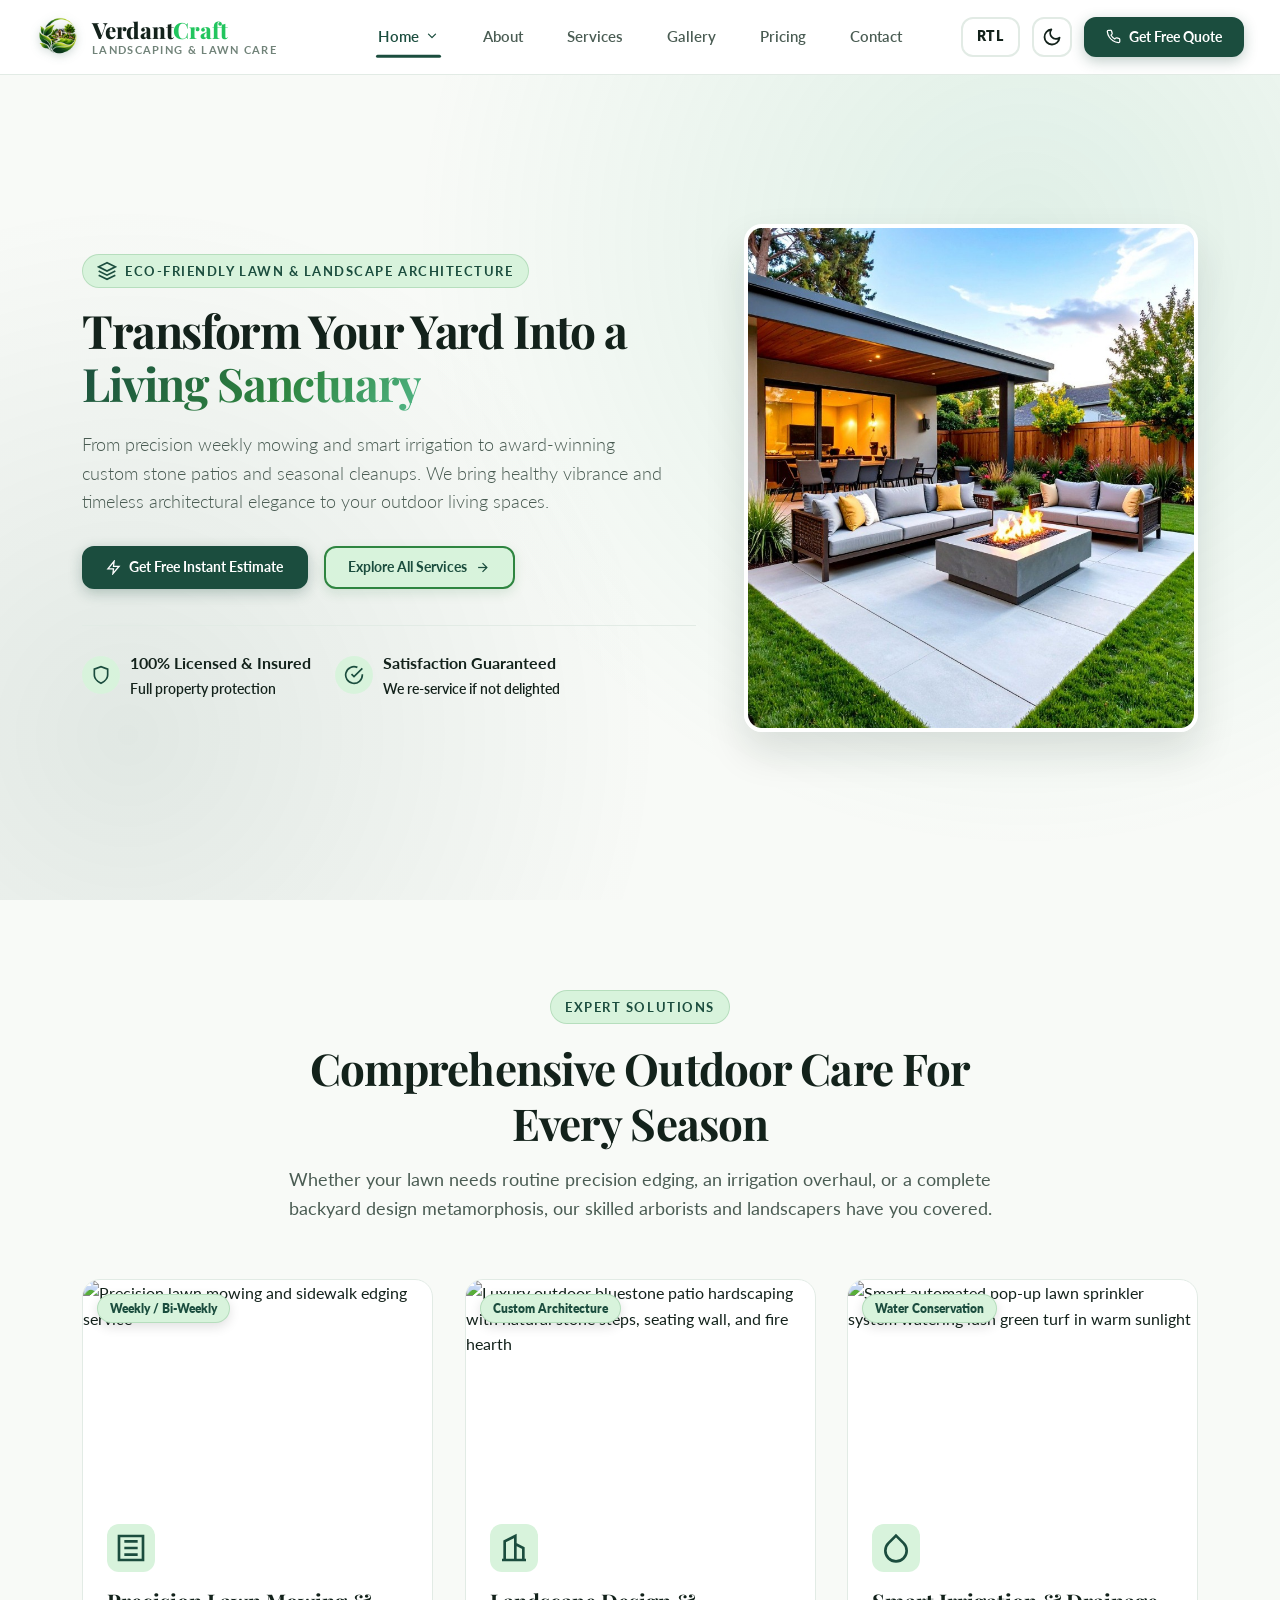
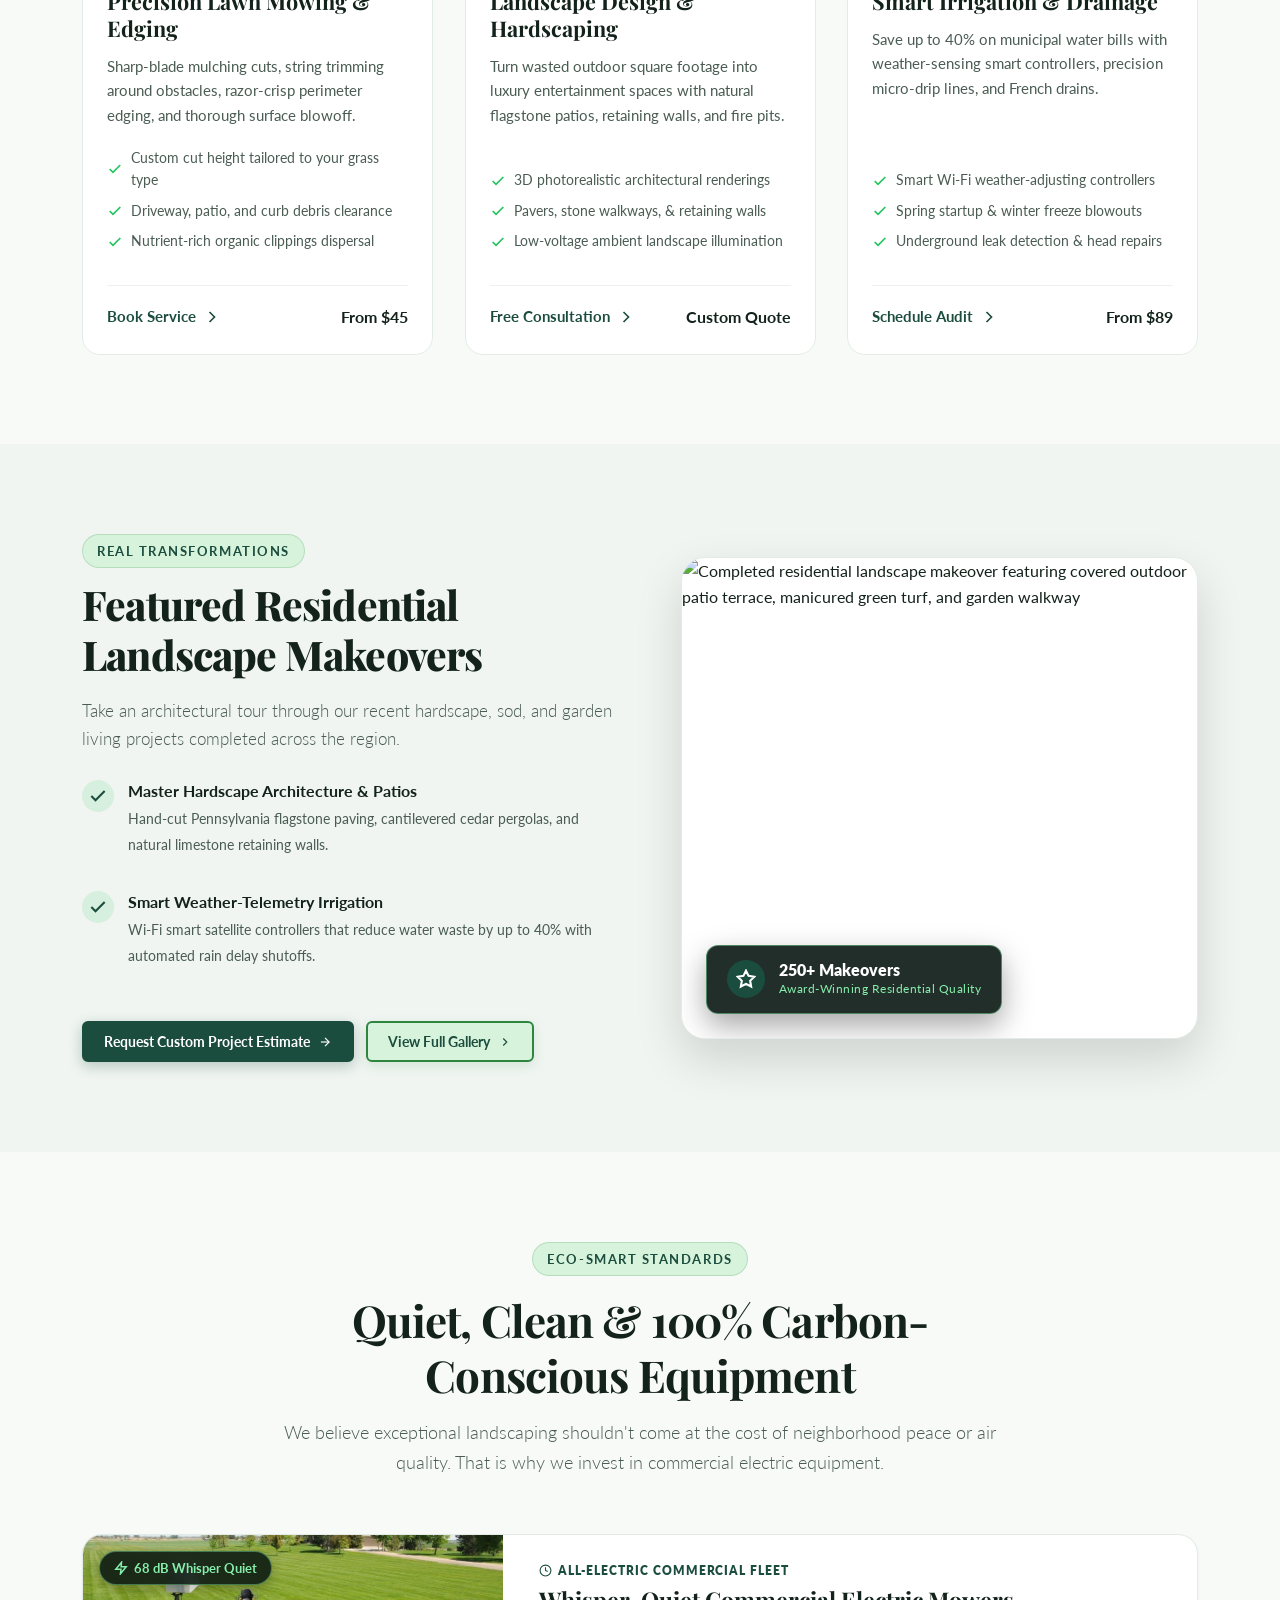
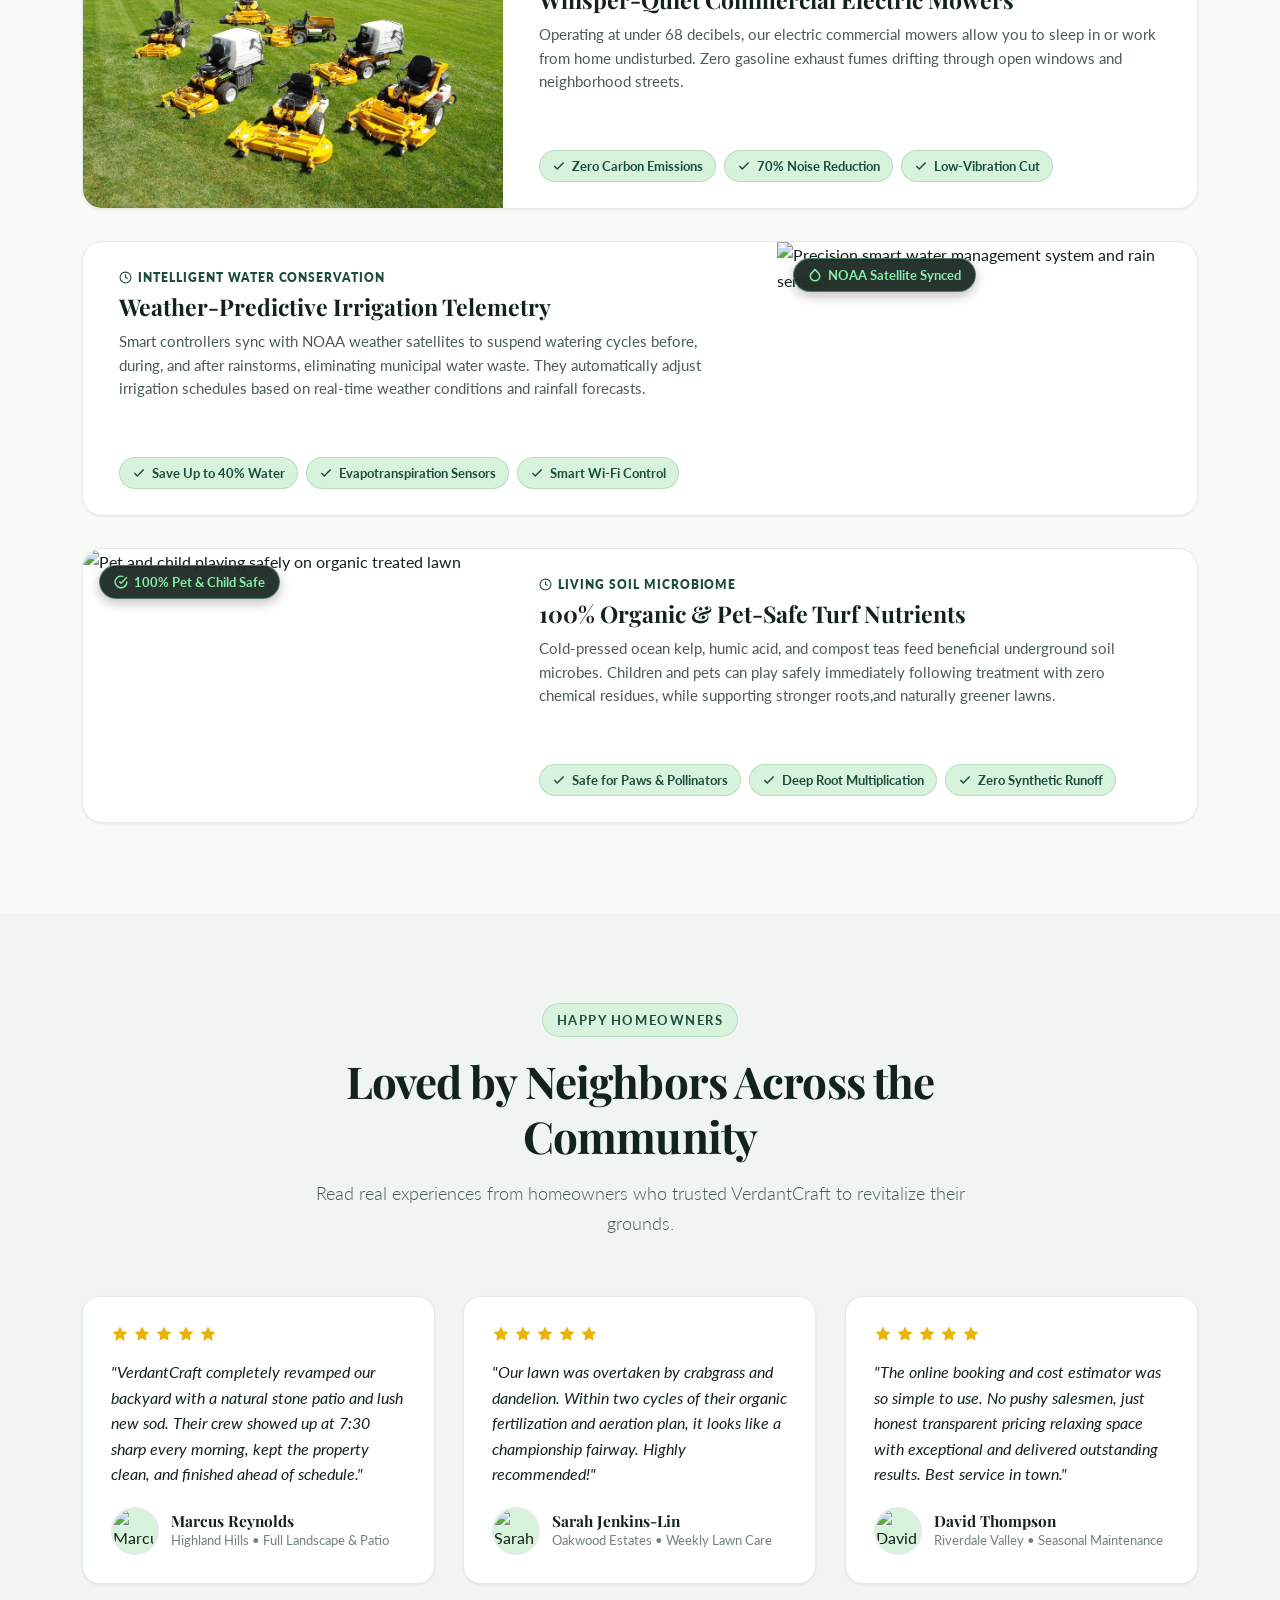
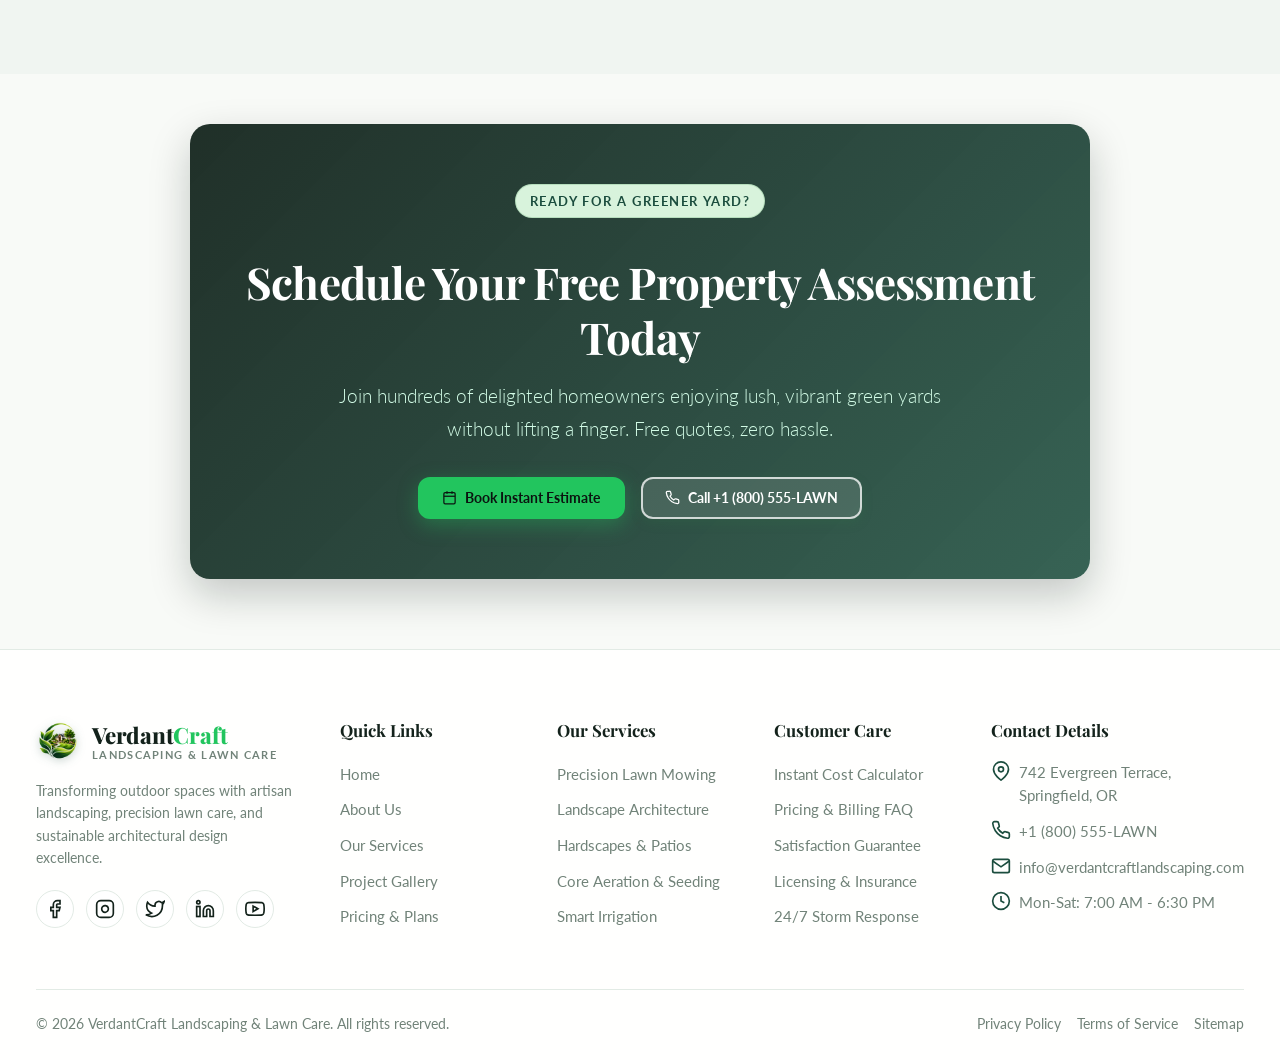
==== index.html @ aab5d36b "Add files via upload" ====
﻿<!doctype html>
<html lang="en" dir="ltr" data-theme="light">
<head>
  <meta charset="utf-8">
  <meta name="viewport" content="width=device-width, initial-scale=1">
  <title>VerdantCraft | Premium Garden Landscaping &amp; Lawn Care Service</title>
  <meta name="description" content="Transform your outdoor space with VerdantCraft. Certified landscape architecture, precision lawn mowing, seasonal yard maintenance, and custom hardscaping.">
  <meta name="color-scheme" content="light dark">

  <link rel="icon" href="favicon.ico" sizes="any">
  <link rel="icon" href="favicon.svg" type="image/svg+xml">
  <link rel="icon" type="image/png" sizes="16x16" href="favicon-16x16.png">
  <link rel="icon" type="image/png" sizes="32x32" href="favicon-32x32.png">
  <link rel="icon" type="image/png" sizes="48x48" href="favicon-48x48.png">
  <link rel="apple-touch-icon" href="apple-touch-icon.png">

  <link rel="preconnect" href="https://fonts.googleapis.com">
  <link rel="preconnect" href="https://fonts.gstatic.com" crossorigin>
  <link href="https://fonts.googleapis.com/css2?family=Lato:ital,wght@0,300;0,400;0,700;0,900;1,300;1,400;1,700&family=Playfair+Display:ital,wght@0,500;0,600;0,700;0,800;1,400;1,600&display=swap" rel="stylesheet">

  <link rel="stylesheet" href="bootstrap.min.css">
  <link rel="stylesheet" href="theme.css">
  <link rel="stylesheet" href="style.css">
  <link rel="stylesheet" href="home.css">
  <link rel="stylesheet" href="responsive.css">
  <link rel="stylesheet" href="animations.css">

  <script src="config.js"></script>
  <script src="theme.js"></script>
  <script src="validation.js" defer></script>
  <script src="main.js" defer></script>
</head>
<body data-page="index.html" class="is-preloading">

  <div id="page-preloader" class="page-preloader" aria-hidden="true">

    <div class="preloader-curtain preloader-curtain-top"></div>

    <div class="preloader-curtain preloader-curtain-bottom"></div>

    <div class="preloader-center">
      <div class="preloader-brand-box">
        <div class="preloader-icon-glow">
          <div class="preloader-glow-ring"></div>
          <svg class="preloader-leaf-svg" viewBox="0 0 24 24" fill="none" stroke="currentColor" stroke-width="1.8" stroke-linecap="round" stroke-linejoin="round">
            <path d="M11 20A7 7 0 0 1 9.8 6.1C15.5 5 17 4.48 19 2c1 2 2 4.18 2 8 0 5.5-4.78 10-10 10Z"/>
            <path d="M2 21c0-3 1.85-5.36 5.08-6C9.5 14.52 12 13 13 12"/>
          </svg>
        </div>
        <div class="preloader-title">Verdant<span>Craft</span></div>
        <div class="preloader-subtitle">LANDSCAPING &amp; LAWN CARE</div>
      </div>

      <div class="preloader-bar-wrap">
        <div class="preloader-bar-track">
          <div class="preloader-bar-fill" id="preloader-bar-fill"></div>
        </div>
        <div class="preloader-status-meta">
          <span class="preloader-quote">Opening Living Sanctuary...</span>
          <span class="preloader-counter" id="preloader-counter">0%</span>
        </div>
      </div>
    </div>
  </div>

  <script>
    (function() {
      var preloader = document.getElementById('page-preloader');
      if (!preloader) return;
      var barFill = document.getElementById('preloader-bar-fill');
      var counter = document.getElementById('preloader-counter');

      var startTime = performance.now();
      var duration = 950; // Smooth fill duration in ms

      function step(currentTime) {
        var elapsed = currentTime - startTime;
        var percent = Math.min(100, Math.floor((elapsed / duration) * 100));

        if (barFill) barFill.style.width = percent + '%';
        if (counter) counter.textContent = percent + '%';

        if (percent < 100) {
          requestAnimationFrame(step);
        } else {
          // Progress reached 100%
          setTimeout(function() {
            // Stage 1: Fade out center badge
            preloader.classList.add('fade-content');

            setTimeout(function() {
              // Stage 2: Dramatic shutter split open
              preloader.classList.add('open-shutter');
              var hero = document.querySelector('.hero-section');
              if (hero) hero.classList.add('hero-opening-reveal');

              setTimeout(function() {
                // Stage 3: Complete and cleanup
                preloader.classList.add('is-finished');
                document.body.classList.remove('is-preloading');
              }, 920);
            }, 260);
          }, 140);
        }
      }

      requestAnimationFrame(step);
    })();
  </script>

  <a class="skip-link" href="#main">Skip to main content</a>

  <header class="site-header">
    <div class="container header-row">
      <a class="brand" href="index.html" aria-label="VerdantCraft Home">
        <div class="brand-logo-badge">
          <img src="logo-light.png" alt="VerdantCraft Logo" class="brand-logo-img theme-logo-light">
          <img src="logo-dark.png" alt="VerdantCraft Logo" class="brand-logo-img theme-logo-dark">
        </div>
        <div>
          <span class="brand-name">Verdant<span>Craft</span></span>
          <span class="brand-sub">LANDSCAPING &amp; LAWN CARE</span>
        </div>
      </a>

      <nav class="site-nav" id="main-nav" aria-label="Main Navigation">
        <div class="nav-item-dropdown">
          <a href="index.html" class="nav-link nav-dropdown-toggle active" aria-haspopup="true" aria-expanded="false">
            <span>Home</span>
            <svg class="dropdown-chevron" viewBox="0 0 24 24" fill="none" stroke="currentColor" stroke-width="2.2" stroke-linecap="round" stroke-linejoin="round" aria-hidden="true"><polyline points="6 9 12 15 18 9"/></svg>
          </a>
          <div class="dropdown-menu-custom" role="menu">
            <a href="index.html" class="dropdown-item-custom active" role="menuitem">
              <span class="dropdown-item-title">Home 1</span>
              <span class="dropdown-item-desc">Living Sanctuary (Residential)</span>
            </a>
            <a href="index-2.html" class="dropdown-item-custom" role="menuitem">
              <span class="dropdown-item-title">Home 2</span>
              <span class="dropdown-item-desc">Architectural Estates &amp; Commercial</span>
            </a>
          </div>
        </div>
        <a href="about.html" class="nav-link">About</a>
        <a href="services.html" class="nav-link">Services</a>
        <a href="gallery.html" class="nav-link">Gallery</a>
        <a href="pricing.html" class="nav-link">Pricing</a>
        <a href="contact.html" class="nav-link">Contact</a>
      </nav>

      <div class="header-actions">
        <button type="button" class="dir-btn direction-control" title="Click to change to RTL" aria-label="Toggle text direction">
          <span class="dir-text">RTL</span>
        </button>

        <button type="button" class="icon-btn theme-control" title="Switch theme" aria-label="Toggle dark mode">
          <svg class="nav-icon" viewBox="0 0 24 24" fill="none" stroke="currentColor" stroke-width="1.8">
            <circle cx="12" cy="12" r="4"/>
          </svg>
        </button>

        <a href="contact.html#contact-form-section" class="btn btn-primary d-none d-sm-inline-flex">
          <svg class="icon" viewBox="0 0 24 24" fill="none" stroke="currentColor" stroke-width="2">
            <path d="M22 16.92v3a2 2 0 0 1-2.18 2 19.79 19.79 0 0 1-8.63-3.07 19.5 19.5 0 0 1-6-6 19.79 19.79 0 0 1-3.07-8.67A2 2 0 0 1 4.11 2h3a2 2 0 0 1 2 1.72 12.84 12.84 0 0 0 .7 2.81 2 2 0 0 1-.45 2.11L8.09 9.91a16 16 0 0 0 6 6l1.27-1.27a2 2 0 0 1 2.11-.45 12.84 12.84 0 0 0 2.81.7A2 2 0 0 1 22 16.92z"/></svg>
          <span>Get Free Quote</span>
        </a>

        <button type="button" class="menu-toggle" aria-label="Toggle navigation menu" aria-expanded="false">
          <svg class="nav-icon" viewBox="0 0 24 24" fill="none" stroke="currentColor" stroke-width="2.8" stroke-linecap="round"><line x1="3" y1="12" x2="21" y2="12"/><line x1="3" y1="6" x2="21" y2="6"/><line x1="3" y1="18" x2="21" y2="18"/></svg>
        </button>
      </div>
    </div>
  </header>

  <main id="main">

    <section class="hero-section" aria-label="Hero Introduction">
      <div class="container hero-grid">
        <div class="hero-content" data-reveal="left">
          <span class="eyebrow">
            <svg class="icon" viewBox="0 0 24 24" fill="none" stroke="currentColor" stroke-width="2"><path d="M12 2L2 7l10 5 10-5-10-5zM2 17l10 5 10-5M2 12l10 5 10-5"/></svg>
            Eco-Friendly Lawn &amp; Landscape Architecture
          </span>
          <h1>Transform Your Yard Into a <span class="text-gradient">Living Sanctuary</span></h1>
          <p class="lead">
            From precision weekly mowing and smart irrigation to award-winning custom stone patios and seasonal cleanups. We bring healthy vibrance and timeless architectural elegance to your outdoor living spaces.
          </p>

          <div class="hero-cta-group">
            <a href="book-now.html" class="btn btn-primary btn-lg">
              <svg class="icon" viewBox="0 0 24 24" fill="none" stroke="currentColor" stroke-width="2"><polygon points="13 2 3 14 12 14 11 22 21 10 12 10 13 2"/></svg>
              <span>Get Free Instant Estimate</span>
            </a>
            <a href="services.html" class="btn btn-secondary btn-lg">
              <span>Explore All Services</span>
              <svg class="icon" viewBox="0 0 24 24" fill="none" stroke="currentColor" stroke-width="2"><line x1="5" y1="12" x2="19" y2="12"/><polyline points="12 5 19 12 12 19"/></svg>
            </a>
          </div>

          <div class="trust-badges">
            <div class="trust-badge-item">
              <div class="trust-badge-icon">
                <svg class="icon" viewBox="0 0 24 24" fill="none" stroke="currentColor" stroke-width="2"><path d="M12 22s8-4 8-10V5l-8-3-8 3v7c0 6 8 10 8 10z"/></svg>
              </div>
              <div>
                <strong>100% Licensed &amp; Insured</strong><br>
                <span>Full property protection</span>
              </div>
            </div>
            <div class="trust-badge-item">
              <div class="trust-badge-icon">
                <svg class="icon" viewBox="0 0 24 24" fill="none" stroke="currentColor" stroke-width="2"><path d="M22 11.08V12a10 10 0 1 1-5.93-9.14"/><polyline points="22 4 12 14.01 9 11.01"/></svg>
              </div>
              <div>
                <strong>Satisfaction Guaranteed</strong><br>
                <span>We re-service if not delighted</span>
              </div>
            </div>
          </div>
        </div>

        <div class="hero-visual" data-reveal="right">
          <div class="hero-image-wrap">
            <img src="hero-patio-sanctuary.jpg" alt="Luxury modern outdoor patio living area with fire pit and manicured garden" loading="eager">
          </div>

          </div>
        </div>
      </div>
    </section>

    <section class="section" aria-label="Core Landscaping and Lawn Services">
      <div class="container">
        <div class="section-header" data-reveal>
          <span class="eyebrow">Expert Solutions</span>
          <h2 class="heading">Comprehensive Outdoor Care For Every Season</h2>
          <p>
            Whether your lawn needs routine precision edging, an irrigation overhaul, or a complete backyard design metamorphosis, our skilled arborists and landscapers have you covered.
          </p>
        </div>

        <div class="services-grid">

          <article class="service-card interactive-card" data-reveal>
            <div class="service-card-image">
              <span class="service-badge">Weekly / Bi-Weekly</span>
              <img src="https://images.unsplash.com/photo-1557429287-b2e26467fc2b?auto=format&fit=crop&w=700&q=80" alt="Precision lawn mowing and sidewalk edging service">
            </div>
            <div class="service-card-body">
              <div class="service-icon-wrap">
                <svg class="icon-lg" viewBox="0 0 24 24" fill="none" stroke="currentColor" stroke-width="2"><path d="M3 3h18v18H3zM7 7h10M7 12h10M7 17h10"/></svg>
              </div>
              <h3>Precision Lawn Mowing &amp; Edging</h3>
              <p>Sharp-blade mulching cuts, string trimming around obstacles, razor-crisp perimeter edging, and thorough surface blowoff.</p>
              <ul class="service-features-list">
                <li><svg viewBox="0 0 24 24" fill="none" stroke="currentColor" stroke-width="2.5"><polyline points="20 6 9 17 4 12"/></svg> Custom cut height tailored to your grass type</li>
                <li><svg viewBox="0 0 24 24" fill="none" stroke="currentColor" stroke-width="2.5"><polyline points="20 6 9 17 4 12"/></svg> Driveway, patio, and curb debris clearance</li>
                <li><svg viewBox="0 0 24 24" fill="none" stroke="currentColor" stroke-width="2.5"><polyline points="20 6 9 17 4 12"/></svg> Nutrient-rich organic clippings dispersal</li>
              </ul>
              <div class="service-card-footer">
                <a href="book-now.html">Book Service <svg class="icon" viewBox="0 0 24 24" fill="none" stroke="currentColor" stroke-width="2"><polyline points="9 18 15 12 9 6"/></svg></a>
                <span style="font-weight:700; color:var(--text-main);">From $45</span>
              </div>
            </div>
          </article>

          <article class="service-card interactive-card" data-reveal>
            <div class="service-card-image">
              <span class="service-badge">Custom Architecture</span>
              <img src="https://images.unsplash.com/photo-1598902108854-10e335adac99?auto=format&fit=crop&w=700&q=80" alt="Luxury outdoor bluestone patio hardscaping with natural stone steps, seating wall, and fire hearth" loading="lazy">
            </div>
            <div class="service-card-body">
              <div class="service-icon-wrap">
                <svg class="icon-lg" viewBox="0 0 24 24" fill="none" stroke="currentColor" stroke-width="2"><path d="M3 21h18M5 21V7l8-4v18M13 9l6 3v9"/></svg>
              </div>
              <h3>Landscape Design &amp; Hardscaping</h3>
              <p>Turn wasted outdoor square footage into luxury entertainment spaces with natural flagstone patios, retaining walls, and fire pits.</p>
              <ul class="service-features-list">
                <li><svg viewBox="0 0 24 24" fill="none" stroke="currentColor" stroke-width="2.5"><polyline points="20 6 9 17 4 12"/></svg> 3D photorealistic architectural renderings</li>
                <li><svg viewBox="0 0 24 24" fill="none" stroke="currentColor" stroke-width="2.5"><polyline points="20 6 9 17 4 12"/></svg> Pavers, stone walkways, &amp; retaining walls</li>
                <li><svg viewBox="0 0 24 24" fill="none" stroke="currentColor" stroke-width="2.5"><polyline points="20 6 9 17 4 12"/></svg> Low-voltage ambient landscape illumination</li>
              </ul>
              <div class="service-card-footer">
                <a href="book-now.html">Free Consultation <svg class="icon" viewBox="0 0 24 24" fill="none" stroke="currentColor" stroke-width="2"><polyline points="9 18 15 12 9 6"/></svg></a>
                <span style="font-weight:700; color:var(--text-main);">Custom Quote</span>
              </div>
            </div>
          </article>

          <article class="service-card interactive-card" data-reveal>
            <div class="service-card-image">
              <span class="service-badge">Water Conservation</span>
              <img src="https://images.unsplash.com/photo-1780098847544-eb3867cc0e1c?auto=format&fit=crop&w=700&q=80" alt="Smart automated pop-up lawn sprinkler system watering lush green turf in warm sunlight" loading="lazy">
            </div>
            <div class="service-card-body">
              <div class="service-icon-wrap">
                <svg class="icon-lg" viewBox="0 0 24 24" fill="none" stroke="currentColor" stroke-width="2"><path d="M12 2.69l5.66 5.66a8 8 0 1 1-11.31 0z"/></svg>
              </div>
              <h3>Smart Irrigation &amp; Drainage </h3>
              <p>Save up to 40% on municipal water bills with weather-sensing smart controllers, precision micro-drip lines, and French drains.</p>
              <ul class="service-features-list">
                <li><svg viewBox="0 0 24 24" fill="none" stroke="currentColor" stroke-width="2.5"><polyline points="20 6 9 17 4 12"/></svg> Smart Wi-Fi weather-adjusting controllers</li>
                <li><svg viewBox="0 0 24 24" fill="none" stroke="currentColor" stroke-width="2.5"><polyline points="20 6 9 17 4 12"/></svg> Spring startup &amp; winter freeze blowouts</li>
                <li><svg viewBox="0 0 24 24" fill="none" stroke="currentColor" stroke-width="2.5"><polyline points="20 6 9 17 4 12"/></svg> Underground leak detection &amp; head repairs</li>
              </ul>
              <div class="service-card-footer">
                <a href="book-now.html">Schedule Audit <svg class="icon" viewBox="0 0 24 24" fill="none" stroke="currentColor" stroke-width="2"><polyline points="9 18 15 12 9 6"/></svg></a>
                <span style="font-weight:700; color:var(--text-main);">From $89</span>
              </div>
            </div>
          </article>
        </div>

      </div>
    </section>

    <section class="section section-muted" aria-label="Recent Project Showcase">
      <div class="container">
        <div class="showcase-split-grid">

          <div class="showcase-split-content" data-reveal="left">
            <span class="eyebrow">Real Transformations</span>
            <h2 class="heading">Featured Residential Landscape Makeovers</h2>
            <p class="lead">
              Take an architectural tour through our recent hardscape, sod, and garden living projects completed across the region.
            </p>

            <ul class="showcase-feature-list">
              <li class="showcase-feature-item">
                <div class="showcase-feature-icon">
                  <svg class="icon" viewBox="0 0 24 24" fill="none" stroke="currentColor" stroke-width="2.5"><polyline points="20 6 9 17 4 12"/></svg>
                </div>
                <div class="showcase-feature-text">
                  <strong>Master Hardscape Architecture &amp; Patios</strong>
                  <span>Hand-cut Pennsylvania flagstone paving, cantilevered cedar pergolas, and natural limestone retaining walls.</span>
                </div>
              </li>
              <li class="showcase-feature-item">
              </li>
              <li class="showcase-feature-item">
                <div class="showcase-feature-icon">
                  <svg class="icon" viewBox="0 0 24 24" fill="none" stroke="currentColor" stroke-width="2.5"><polyline points="20 6 9 17 4 12"/></svg>
                </div>
                <div class="showcase-feature-text">
                  <strong>Smart Weather-Telemetry Irrigation</strong>
                  <span>Wi-Fi smart satellite controllers that reduce water waste by up to 40% with automated rain delay shutoffs.</span>
                </div>
              </li>
            </ul>

            <div class="showcase-actions">
              <a href="book-now.html" class="btn btn-primary btn-sm">
                <span>Request Custom Project Estimate</span>
                <svg class="icon" viewBox="0 0 24 24" fill="none" stroke="currentColor" stroke-width="2"><line x1="5" y1="12" x2="19" y2="12"/><polyline points="12 5 19 12 12 19"/></svg>
              </a>
              <a href="gallery.html" class="btn btn-secondary btn-sm">
                <span>View Full Gallery</span>
                <svg class="icon" viewBox="0 0 24 24" fill="none" stroke="currentColor" stroke-width="2"><polyline points="9 18 15 12 9 6"/></svg>
              </a>
            </div>
          </div>

          <div class="showcase-split-visual" data-reveal="right">
            <div class="showcase-img-frame">
              <img src="https://images.unsplash.com/photo-1600585154340-be6161a56a0c?auto=format&fit=crop&w=1200&q=80" alt="Completed residential landscape makeover featuring covered outdoor patio terrace, manicured green turf, and garden walkway" loading="lazy">
              <div class="showcase-floating-badge">
                <div class="showcase-badge-icon">
                  <svg class="icon" viewBox="0 0 24 24" fill="none" stroke="currentColor" stroke-width="2.5"><polygon points="12 2 15.09 8.26 22 9.27 17 14.14 18.18 21.02 12 17.77 5.82 21.02 7 14.14 2 9.27 8.91 8.26 12 2"/></svg>
                </div>
                <div>
                  <div class="showcase-badge-title">250+ Makeovers</div>
                  <div class="showcase-badge-sub">Award-Winning Residential Quality</div>
                </div>
              </div>
            </div>
          </div>
        </div>
      </div>
    </section>

    <section class="section" aria-label="Eco-Smart Equipment & Sustainability">
      <div class="container">
        <div class="section-header text-center" data-reveal>
          <span class="eyebrow">Eco-Smart Standards</span>
          <h2>Quiet, Clean &amp; 100% Carbon-Conscious Equipment</h2>
          <p class="lead">We believe exceptional landscaping shouldn't come at the cost of neighborhood peace or air quality. That is why we invest in commercial electric equipment.</p>
        </div>

        <div class="eco-showcase-stack">

          <div class="eco-horizontal-card" data-reveal>
            <div class="eco-card-media">
              <span class="eco-card-badge">
                <svg class="icon" viewBox="0 0 24 24" fill="none" stroke="currentColor" stroke-width="2.5"><path d="M13 2L3 14h9l-1 8 10-12h-9l1-8z"/></svg>
                <span>68 dB Whisper Quiet</span>
              </span>
              <img src="commercial-mowers-fleet.jpg" alt="Fleet of commercial precision mowers on manicured green lawn" loading="lazy">
            </div>
            <div class="eco-card-body">
              <span class="eco-card-tag">
                <svg class="icon" style="width:13px;height:13px;" viewBox="0 0 24 24" fill="none" stroke="currentColor" stroke-width="2"><circle cx="12" cy="12" r="10"/><polyline points="12 6 12 12 16 14"/></svg>
                All-Electric Commercial Fleet
              </span>
              <h3 class="eco-card-title">Whisper-Quiet Commercial Electric Mowers</h3>
              <p class="eco-card-desc">
                Operating at under 68 decibels, our electric commercial mowers allow you to sleep in or work from home undisturbed. Zero gasoline exhaust fumes drifting through open windows and neighborhood streets.
              </p>
              <div class="eco-card-pills">
                <span class="eco-pill">
                  <svg class="icon" viewBox="0 0 24 24" fill="none" stroke="currentColor" stroke-width="2.5"><polyline points="20 6 9 17 4 12"/></svg>
                  Zero Carbon Emissions
                </span>
                <span class="eco-pill">
                  <svg class="icon" viewBox="0 0 24 24" fill="none" stroke="currentColor" stroke-width="2.5"><polyline points="20 6 9 17 4 12"/></svg>
                  70% Noise Reduction
                </span>
                <span class="eco-pill">
                  <svg class="icon" viewBox="0 0 24 24" fill="none" stroke="currentColor" stroke-width="2.5"><polyline points="20 6 9 17 4 12"/></svg>
                  Low-Vibration Cut
                </span>
              </div>
            </div>
          </div>

          <div class="eco-horizontal-card reverse" data-reveal>
            <div class="eco-card-media">
              <span class="eco-card-badge">
                <svg class="icon" viewBox="0 0 24 24" fill="none" stroke="currentColor" stroke-width="2.5"><path d="M12 2.69l5.66 5.66a8 8 0 1 1-11.31 0z"/></svg>
                <span>NOAA Satellite Synced</span>
              </span>
              <img src="https://images.unsplash.com/photo-1509316975850-ff9c5deb0cd9?auto=format&fit=crop&w=700&q=80" alt="Precision smart water management system and rain sensors" loading="lazy">
            </div>
            <div class="eco-card-body">
              <span class="eco-card-tag">
                <svg class="icon" style="width:13px;height:13px;" viewBox="0 0 24 24" fill="none" stroke="currentColor" stroke-width="2"><circle cx="12" cy="12" r="10"/><polyline points="12 6 12 12 16 14"/></svg>
                Intelligent Water Conservation
              </span>
              <h3 class="eco-card-title">Weather-Predictive Irrigation Telemetry</h3>
              <p class="eco-card-desc">
                Smart controllers sync with NOAA weather satellites to suspend watering cycles before, during, and after rainstorms, eliminating municipal water waste. They automatically adjust irrigation schedules based on real-time weather conditions and rainfall forecasts.
              </p>
              <div class="eco-card-pills">
                <span class="eco-pill">
                  <svg class="icon" viewBox="0 0 24 24" fill="none" stroke="currentColor" stroke-width="2.5"><polyline points="20 6 9 17 4 12"/></svg>
                  Save Up to 40% Water
                </span>
                <span class="eco-pill">
                  <svg class="icon" viewBox="0 0 24 24" fill="none" stroke="currentColor" stroke-width="2.5"><polyline points="20 6 9 17 4 12"/></svg>
                  Evapotranspiration Sensors
                </span>
                <span class="eco-pill">
                  <svg class="icon" viewBox="0 0 24 24" fill="none" stroke="currentColor" stroke-width="2.5"><polyline points="20 6 9 17 4 12"/></svg>
                  Smart Wi-Fi Control
                </span>
              </div>
            </div>
          </div>

          <div class="eco-horizontal-card" data-reveal>
            <div class="eco-card-media">
              <span class="eco-card-badge">
                <svg class="icon" viewBox="0 0 24 24" fill="none" stroke="currentColor" stroke-width="2.5"><path d="M22 11.08V12a10 10 0 1 1-5.93-9.14"/><polyline points="22 4 12 14.01 9 11.01"/></svg>
                <span>100% Pet &amp; Child Safe</span>
              </span>
              <img src="https://images.unsplash.com/photo-1416879595882-3373a0480b5b?auto=format&fit=crop&w=700&q=80" alt="Pet and child playing safely on organic treated lawn" loading="lazy">
            </div>
            <div class="eco-card-body">
              <span class="eco-card-tag">
                <svg class="icon" style="width:13px;height:13px;" viewBox="0 0 24 24" fill="none" stroke="currentColor" stroke-width="2"><circle cx="12" cy="12" r="10"/><polyline points="12 6 12 12 16 14"/></svg>
                Living Soil Microbiome
              </span>
              <h3 class="eco-card-title">100% Organic &amp; Pet-Safe Turf Nutrients</h3>
              <p class="eco-card-desc">
Cold-pressed ocean kelp, humic acid, and compost teas feed beneficial underground soil microbes. Children and pets can play safely immediately following treatment with zero chemical residues, while supporting stronger roots,and naturally greener lawns. </p>
              <div class="eco-card-pills">
                <span class="eco-pill">
                  <svg class="icon" viewBox="0 0 24 24" fill="none" stroke="currentColor" stroke-width="2.5"><polyline points="20 6 9 17 4 12"/></svg>
                  Safe for Paws &amp; Pollinators
                </span>
                <span class="eco-pill">
                  <svg class="icon" viewBox="0 0 24 24" fill="none" stroke="currentColor" stroke-width="2.5"><polyline points="20 6 9 17 4 12"/></svg>
                  Deep Root Multiplication
                </span>
                <span class="eco-pill">
                  <svg class="icon" viewBox="0 0 24 24" fill="none" stroke="currentColor" stroke-width="2.5"><polyline points="20 6 9 17 4 12"/></svg>
                  Zero Synthetic Runoff
                </span>
              </div>
            </div>
          </div>
        </div>
      </div>
    </section>

    <section class="section section-muted" aria-label="Customer Reviews">
      <div class="container">
        <div class="section-header text-center" data-reveal>
          <span class="eyebrow">Happy Homeowners</span>
          <h2>Loved by Neighbors Across the Community</h2>
          <p class="lead">Read real experiences from homeowners who trusted VerdantCraft to revitalize their grounds.</p>
        </div>

        <div class="reviews-grid">

          <div class="review-card" data-reveal>
            <div class="star-rating">
              <svg viewBox="0 0 24 24"><polygon points="12 2 15.09 8.26 22 9.27 17 14.14 18.18 21.02 12 17.77 5.82 21.02 7 14.14 2 9.27 8.91 8.26 12 2"/></svg>
              <svg viewBox="0 0 24 24"><polygon points="12 2 15.09 8.26 22 9.27 17 14.14 18.18 21.02 12 17.77 5.82 21.02 7 14.14 2 9.27 8.91 8.26 12 2"/></svg>
              <svg viewBox="0 0 24 24"><polygon points="12 2 15.09 8.26 22 9.27 17 14.14 18.18 21.02 12 17.77 5.82 21.02 7 14.14 2 9.27 8.91 8.26 12 2"/></svg>
              <svg viewBox="0 0 24 24"><polygon points="12 2 15.09 8.26 22 9.27 17 14.14 18.18 21.02 12 17.77 5.82 21.02 7 14.14 2 9.27 8.91 8.26 12 2"/></svg>
              <svg viewBox="0 0 24 24"><polygon points="12 2 15.09 8.26 22 9.27 17 14.14 18.18 21.02 12 17.77 5.82 21.02 7 14.14 2 9.27 8.91 8.26 12 2"/></svg>
            </div>
            <p class="review-text">"VerdantCraft completely revamped our backyard with a natural stone patio and lush new sod. Their crew showed up at 7:30 sharp every morning, kept the property clean, and finished ahead of schedule."</p>
            <div class="review-author">
              <img class="review-avatar" src="https://images.unsplash.com/photo-1507003211169-0a1dd7228f2d?auto=format&fit=crop&w=150&q=80" alt="Marcus Reynolds">
              <div class="review-info">
                <h4>Marcus Reynolds</h4>
                <p>Highland Hills &bull; Full Landscape &amp; Patio</p>
              </div>
            </div>
          </div>

          <div class="review-card" data-reveal>
            <div class="star-rating">
              <svg viewBox="0 0 24 24"><polygon points="12 2 15.09 8.26 22 9.27 17 14.14 18.18 21.02 12 17.77 5.82 21.02 7 14.14 2 9.27 8.91 8.26 12 2"/></svg>
              <svg viewBox="0 0 24 24"><polygon points="12 2 15.09 8.26 22 9.27 17 14.14 18.18 21.02 12 17.77 5.82 21.02 7 14.14 2 9.27 8.91 8.26 12 2"/></svg>
              <svg viewBox="0 0 24 24"><polygon points="12 2 15.09 8.26 22 9.27 17 14.14 18.18 21.02 12 17.77 5.82 21.02 7 14.14 2 9.27 8.91 8.26 12 2"/></svg>
              <svg viewBox="0 0 24 24"><polygon points="12 2 15.09 8.26 22 9.27 17 14.14 18.18 21.02 12 17.77 5.82 21.02 7 14.14 2 9.27 8.91 8.26 12 2"/></svg>
              <svg viewBox="0 0 24 24"><polygon points="12 2 15.09 8.26 22 9.27 17 14.14 18.18 21.02 12 17.77 5.82 21.02 7 14.14 2 9.27 8.91 8.26 12 2"/></svg>
            </div>
            <p class="review-text">"Our lawn was overtaken by crabgrass and dandelion. Within two cycles of their organic fertilization and aeration plan, it looks like a championship fairway. Highly recommended!"</p>
            <div class="review-author">
              <img class="review-avatar" src="https://images.unsplash.com/photo-1534528741775-53994a69daeb?auto=format&fit=crop&w=150&q=80" alt="Sarah Jenkins-Lin">
              <div class="review-info">
                <h4>Sarah Jenkins-Lin</h4>
                <p>Oakwood Estates &bull; Weekly Lawn Care</p>
              </div>
            </div>
          </div>

          <div class="review-card" data-reveal>
            <div class="star-rating">
              <svg viewBox="0 0 24 24"><polygon points="12 2 15.09 8.26 22 9.27 17 14.14 18.18 21.02 12 17.77 5.82 21.02 7 14.14 2 9.27 8.91 8.26 12 2"/></svg>
              <svg viewBox="0 0 24 24"><polygon points="12 2 15.09 8.26 22 9.27 17 14.14 18.18 21.02 12 17.77 5.82 21.02 7 14.14 2 9.27 8.91 8.26 12 2"/></svg>
              <svg viewBox="0 0 24 24"><polygon points="12 2 15.09 8.26 22 9.27 17 14.14 18.18 21.02 12 17.77 5.82 21.02 7 14.14 2 9.27 8.91 8.26 12 2"/></svg>
              <svg viewBox="0 0 24 24"><polygon points="12 2 15.09 8.26 22 9.27 17 14.14 18.18 21.02 12 17.77 5.82 21.02 7 14.14 2 9.27 8.91 8.26 12 2"/></svg>
              <svg viewBox="0 0 24 24"><polygon points="12 2 15.09 8.26 22 9.27 17 14.14 18.18 21.02 12 17.77 5.82 21.02 7 14.14 2 9.27 8.91 8.26 12 2"/></svg>
            </div>
            <p class="review-text">"The online booking and cost estimator was so simple to use. No pushy salesmen, just honest transparent pricing relaxing space with exceptional and delivered outstanding results. Best service in town."</p>
            <div class="review-author">
              <img class="review-avatar" src="https://images.unsplash.com/photo-1500648767791-00dcc994a43e?auto=format&fit=crop&w=150&q=80" alt="David Thompson">
              <div class="review-info">
                <h4>David Thompson</h4>
                <p>Riverdale Valley &bull; Seasonal Maintenance</p>
              </div>
            </div>
          </div>
        </div>
      </div>
    </section>

    <section class="cta-banner-lush" style="background-image: url('https://images.unsplash.com/photo-1600585152220-90363fe7e115?auto=format&fit=crop&w=1600&q=80');">
      <div class="container text-center" data-reveal>
        <span class="eyebrow" style="background: rgba(255,255,255,0.18); color: #86efac;">Ready for a greener yard?</span>
        <h2 style="color:#ffffff; margin: 20px 0 16px;">Schedule Your Free Property Assessment Today</h2>
        <p class="lead" style="color: #d1fae5; max-width:650px; margin: 0 auto 32px;">
          Join hundreds of delighted homeowners enjoying lush, vibrant green yards without lifting a finger. Free quotes, zero hassle.
        </p>
        <div class="d-flex justify-content-center flex-wrap gap-3">
          <a href="book-now.html" class="btn btn-primary btn-lg">
            <svg class="icon" viewBox="0 0 24 24" fill="none" stroke="currentColor" stroke-width="2"><rect x="3" y="4" width="18" height="18" rx="2" ry="2"/><line x1="16" y1="2" x2="16" y2="6"/><line x1="8" y1="2" x2="8" y2="6"/><line x1="3" y1="10" x2="21" y2="10"/></svg>
            <span>Book Instant Estimate</span>
          </a>
          <a href="contact.html" class="btn btn-secondary btn-lg">
            <svg class="icon" viewBox="0 0 24 24" fill="none" stroke="currentColor" stroke-width="2"><path d="M22 16.92v3a2 2 0 0 1-2.18 2 19.79 19.79 0 0 1-8.63-3.07 19.5 19.5 0 0 1-6-6 19.79 19.79 0 0 1-3.07-8.67A2 2 0 0 1 4.11 2h3a2 2 0 0 1 2 1.72 12.84 12.84 0 0 0 .7 2.81 2 2 0 0 1-.45 2.11L8.09 9.91a16 16 0 0 0 6 6l1.27-1.27a2 2 0 0 1 2.11-.45 12.84 12.84 0 0 0 2.81.7A2 2 0 0 1 22 16.92z"/></svg>
            <span>Call +1 (800) 555-LAWN</span>
          </a>
        </div>
      </div>
    </section>
  </main>

  <footer class="site-footer">
    <div class="container">
      <div class="footer-grid">
        <div class="footer-about">
          <a class="brand" href="index.html" style="margin-bottom: 16px;" aria-label="VerdantCraft Home">
            <div class="brand-logo-badge">
              <img src="logo-light.png" alt="VerdantCraft Logo" class="brand-logo-img theme-logo-light">
              <img src="logo-dark.png" alt="VerdantCraft Logo" class="brand-logo-img theme-logo-dark">
            </div>
            <div>
              <span class="brand-name">Verdant<span>Craft</span></span>
              <span class="brand-sub">LANDSCAPING &amp; LAWN CARE</span>
            </div>
          </a>
          <p>Transforming outdoor spaces with artisan landscaping, precision lawn care, and sustainable architectural design excellence.</p>
          <div style="margin: 16px 0;">

          </div>
          <div class="footer-social-links">
            <a href="https://facebook.com" aria-label="Facebook"><svg class="icon" viewBox="0 0 24 24" fill="none" stroke="currentColor" stroke-width="2"><path d="M18 2h-3a5 5 0 0 0-5 5v3H7v4h3v8h4v-8h3l1-4h-4V7a1 1 0 0 1 1-1h3z"/></svg></a>
            <a href="https://instagram.com" aria-label="Instagram"><svg class="icon" viewBox="0 0 24 24" fill="none" stroke="currentColor" stroke-width="2"><rect x="2" y="2" width="20" height="20" rx="5" ry="5"/><path d="M16 11.37A4 4 0 1 1 12.63 8 4 4 0 0 1 16 11.37z"/><line x1="17.5" y1="6.5" x2="17.51" y2="6.5"/></svg></a>
            <a href="https://x.com" aria-label="X (Twitter)"><svg class="icon" viewBox="0 0 24 24" fill="none" stroke="currentColor" stroke-width="2"><path d="M23 3a10.9 10.9 0 0 1-3.14 1.53 4.48 4.48 0 0 0-7.86 3v1A10.66 10.66 0 0 1 3 4s-4 9 5 13a11.64 11.64 0 0 1-7 2c9 5 20 0 20-11.5a4.5 4.5 0 0 0-.08-.83A7.72 7.72 0 0 0 23 3z"/></svg></a>
            <a href="https://linkedin.com" aria-label="LinkedIn"><svg class="icon" viewBox="0 0 24 24" fill="none" stroke="currentColor" stroke-width="2"><path d="M16 8a6 6 0 0 1 6 6v7h-4v-7a2 2 0 0 0-2-2 2 2 0 0 0-2 2v7h-4v-7a6 6 0 0 1 6-6z"/><rect x="2" y="9" width="4" height="12"/><circle cx="4" cy="4" r="2"/></svg></a>
            <a href="https://youtube.com" aria-label="YouTube"><svg class="icon" viewBox="0 0 24 24" fill="none" stroke="currentColor" stroke-width="2"><path d="M22.54 6.42a2.78 2.78 0 0 0-1.94-2C18.88 4 12 4 12 4s-6.88 0-8.6.46a2.78 2.78 0 0 0-1.94 2A29 29 0 0 0 1 11.75a29 29 0 0 0 .46 5.33A2.78 2.78 0 0 0 3.4 19c1.72.46 8.6.46 8.6.46s6.88 0 8.6-.46a2.78 2.78 0 0 0 1.94-2 29 29 0 0 0 .46-5.25 29 29 0 0 0-.46-5.33z"/><polygon points="9.75 15.02 15.5 11.75 9.75 8.48 9.75 15.02"/></svg></a>
          </div>
        </div>

        <div class="footer-col">
          <h4>Quick Links</h4>
          <ul class="footer-links">
            <li><a href="index.html">Home</a></li>
            <li><a href="about.html">About Us</a></li>
            <li><a href="services.html">Our Services</a></li>
            <li><a href="gallery.html">Project Gallery</a></li>
            <li><a href="pricing.html">Pricing &amp; Plans</a></li>
          </ul>
        </div>

        <div class="footer-col">
          <h4>Our Services</h4>
          <ul class="footer-links">
            <li><a href="service-detail.html?service=mowing">Precision Lawn Mowing</a></li>
            <li><a href="service-detail.html?service=design">Landscape Architecture</a></li>
            <li><a href="service-detail.html?service=hardscapes">Hardscapes &amp; Patios</a></li>
            <li><a href="service-detail.html?service=aeration">Core Aeration &amp; Seeding</a></li>
            <li><a href="service-detail.html?service=irrigation">Smart Irrigation</a></li>
          </ul>
        </div>

        <div class="footer-col">
          <h4>Customer Care</h4>
          <ul class="footer-links">
            <li><a href="pricing.html#calculator">Instant Cost Calculator</a></li>
            <li><a href="pricing.html#faq">Pricing &amp; Billing FAQ</a></li>
            <li><a href="about.html#values">Satisfaction Guarantee</a></li>
            <li><a href="about.html#accreditations">Licensing &amp; Insurance</a></li>
            <li><a href="contact.html#emergency">24/7 Storm Response</a></li>
          </ul>
        </div>

        <div class="footer-col">
          <h4>Contact Details</h4>
          <ul class="footer-links footer-contact-list">
            <li style="display:flex; gap:8px; margin-bottom:12px;">
              <svg class="icon" viewBox="0 0 24 24" fill="none" stroke="currentColor" stroke-width="2"><path d="M21 10c0 7-9 13-9 13s-9-6-9-13a9 9 0 0 1 18 0z"/><circle cx="12" cy="10" r="3"/></svg>
              <span>742 Evergreen Terrace, Springfield, OR</span>
            </li>
            <li style="display:flex; gap:8px; margin-bottom:12px;">
              <svg class="icon" viewBox="0 0 24 24" fill="none" stroke="currentColor" stroke-width="2"><path d="M22 16.92v3a2 2 0 0 1-2.18 2 19.79 19.79 0 0 1-8.63-3.07 19.5 19.5 0 0 1-6-6 19.79 19.79 0 0 1-3.07-8.67A2 2 0 0 1 4.11 2h3a2 2 0 0 1 2 1.72 12.84 12.84 0 0 0 .7 2.81 2 2 0 0 1-.45 2.11L8.09 9.91a16 16 0 0 0 6 6l1.27-1.27a2 2 0 0 1 2.11-.45 12.84 12.84 0 0 0 2.81.7A2 2 0 0 1 22 16.92z"/></svg>
              <span>+1 (800) 555-LAWN</span>
            </li>
            <li style="display:flex; gap:8px; margin-bottom:12px;">
              <svg class="icon" viewBox="0 0 24 24" fill="none" stroke="currentColor" stroke-width="2"><path d="M4 4h16c1.1 0 2 .9 2 2v12c0 1.1-.9 2-2 2H4c-1.1 0-2-.9-2-2V6c0-1.1.9-2 2-2z"/><polyline points="22,6 12,13 2,6"/></svg>
              <span>info@verdantcraftlandscaping.com</span>
            </li>
            <li style="display:flex; gap:8px;">
              <svg class="icon" viewBox="0 0 24 24" fill="none" stroke="currentColor" stroke-width="2"><circle cx="12" cy="12" r="10"/><polyline points="12 6 12 12 16 14"/></svg>
              <span>Mon-Sat: 7:00 AM - 6:30 PM</span>
            </li>
          </ul>
        </div>
      </div>

      <div class="footer-bottom">
        <div>&copy; 2026 VerdantCraft Landscaping &amp; Lawn Care. All rights reserved.</div>
        <div class="d-flex gap-3">
          <a href="#">Privacy Policy</a>
          <a href="#">Terms of Service</a>
          <a href="#">Sitemap</a>
        </div>
      </div>
    </div>
  </footer>
</body>
</html>
---- theme.css ----
﻿:root {
  --font-body: 'Lato', -apple-system, BlinkMacSystemFont, "Segoe UI", Roboto, sans-serif;
  --font-heading: 'Playfair Display', Georgia, serif;
  --font-sans: var(--font-body);
  --font-serif: var(--font-heading);

  --bg-body: #f8faf7;
  --bg-surface: #ffffff;
  --bg-surface-elevated: #ffffff;
  --bg-muted: #f0f5f1;
  --bg-subtle: #e8f0eb;
  --bg-header: rgba(255, 255, 255, 0.94);
  --bg-header-scrolled: rgba(255, 255, 255, 0.98);

  --primary: #1b4d3e;
  --primary-hover: #153e32;
  --primary-light: #2d6a4f;
  --primary-focus: rgba(27, 77, 62, 0.25);

  --secondary: #2e8540;
  --secondary-hover: #236c33;
  --secondary-light: #52b788;
  --secondary-subtle: #d8f3dc;
  --secondary-focus: rgba(46, 133, 64, 0.25);

  --accent: #2e8540;
  --accent-light: #52b788;
  --accent-subtle: #d8f3dc;
  --accent-warm: #d97706;
  --accent-warm-light: #fef3c7;

  --text-main: #13221b;
  --text-secondary: #4a5c53;
  --text-muted: #718379;
  --text-inverse: #ffffff;

  --border-color: #e2ebe5;
  --border-light: #edf2ee;
  --border-focus: #2d6a4f;

  --shadow-sm: 0 1px 3px rgba(19, 34, 27, 0.05), 0 1px 2px rgba(19, 34, 27, 0.03);
  --shadow-md: 0 4px 12px rgba(19, 34, 27, 0.07), 0 2px 4px rgba(19, 34, 27, 0.04);
  --shadow-lg: 0 12px 28px rgba(19, 34, 27, 0.1), 0 4px 8px rgba(19, 34, 27, 0.05);
  --shadow-xl: 0 20px 40px rgba(19, 34, 27, 0.12);

  --radius-sm: 6px;
  --radius-md: 12px;
  --radius-lg: 18px;
  --radius-full: 9999px;

  --transition-fast: 0.18s ease;
  --transition-normal: 0.28s ease;
  --transition-smooth: 0.4s cubic-bezier(0.16, 1, 0.3, 1);
}

[data-theme="dark"] {
  --bg-body: #0b1410;
  --bg-surface: #111e18;
  --bg-surface-elevated: #172720;
  --bg-muted: #15221b;
  --bg-subtle: #1c2e25;
  --bg-header: rgba(17, 30, 24, 0.94);
  --bg-header-scrolled: rgba(17, 30, 24, 0.98);

  --primary: #4ade80;
  --primary-hover: #6ee7b7;
  --primary-light: #22c55e;
  --primary-focus: rgba(74, 222, 128, 0.25);

  --secondary: #22c55e;
  --secondary-hover: #4ade80;
  --secondary-light: #86efac;
  --secondary-subtle: rgba(34, 197, 94, 0.18);
  --secondary-focus: rgba(34, 197, 94, 0.3);

  --accent: #52b788;
  --accent-light: #74c69d;
  --accent-subtle: #17382a;
  --accent-warm: #fbbf24;
  --accent-warm-light: #453205;

  --text-main: #f2f7f4;
  --text-secondary: #c2d6cb;
  --text-muted: #9bb0a5;
  --text-inverse: #0b1410;

  --border-color: #21352a;
  --border-light: #182820;
  --border-focus: #4ade80;

  --shadow-sm: 0 1px 3px rgba(0, 0, 0, 0.3);
  --shadow-md: 0 4px 12px rgba(0, 0, 0, 0.35);
  --shadow-lg: 0 12px 28px rgba(0, 0, 0, 0.45);
  --shadow-xl: 0 20px 40px rgba(0, 0, 0, 0.55);
}
---- style.css ----
﻿*, *::before, *::after {
  box-sizing: border-box;
}

html {
  font-size: 16px;
  scroll-behavior: smooth;
}

body {
  margin: 0;
  font-family: var(--font-body);
  background-color: var(--bg-body);
  color: var(--text-main);
  line-height: 1.6;
  -webkit-font-smoothing: antialiased;
  -moz-osx-font-smoothing: grayscale;
  overflow-x: hidden;
  transition: background-color var(--transition-normal), color var(--transition-normal);
}

.skip-link {
  position: absolute;
  top: -60px;
  left: 20px;
  background: var(--primary);
  color: #fff;
  padding: 10px 16px;
  border-radius: var(--radius-sm);
  z-index: 9999;
  text-decoration: none;
  font-weight: 600;
  transition: top 0.2s ease;
}
.skip-link:focus {
  top: 20px;
}

h1, h2, h3, h4, h5, h6 {
  font-family: var(--font-heading);
  color: var(--text-main);
  font-weight: 700;
  line-height: 1.25;
  margin-top: 0;
}

h1 {
  font-size: clamp(2.25rem, 5vw, 3.75rem);
  letter-spacing: -0.03em;
}

h2 {
  font-size: clamp(1.85rem, 3.8vw, 2.75rem);
  letter-spacing: -0.02em;
}

h3 {
  font-size: clamp(1.3rem, 2.4vw, 1.65rem);
}

p {
  margin-top: 0;
  margin-bottom: 1.25rem;
  color: var(--text-secondary);
}

.lead {
  font-size: 1.18rem;
  line-height: 1.7;
  color: var(--text-secondary);
}

.text-gradient {
  background: linear-gradient(135deg, #1b4d3e 0%, #2e8540 60%, #52b788 100%);
  -webkit-background-clip: text;
  -webkit-text-fill-color: transparent;
}
[data-theme="dark"] .text-gradient {
  background: linear-gradient(135deg, #4ade80 0%, #a7f3d0 100%);
  -webkit-background-clip: text;
  -webkit-text-fill-color: transparent;
}

.eyebrow {
  display: inline-flex;
  align-items: center;
  align-self: flex-start;
  width: fit-content;
  max-width: fit-content;
  gap: 8px;
  font-size: 0.8rem;
  font-weight: 700;
  text-transform: uppercase;
  letter-spacing: 0.12em;
  color: var(--primary);
  background: var(--accent-subtle);
  border: 1px solid rgba(46, 133, 64, 0.2);
  padding: 6px 14px;
  border-radius: var(--radius-full);
  margin-bottom: 1rem;
}
[data-theme="dark"] .eyebrow {
  color: #4ade80;
  background: rgba(74, 222, 128, 0.15);
  border-color: rgba(74, 222, 128, 0.3);
}

.eyebrow,
.luxury-eyebrow,
.tag-pill,
.estate-tag-pill,
.estate-meta-pill,
.estate-pill-accent,
.project-tag,
.service-badge,
.gallery-badge,
.gallery-cta-badge,
.studio-tag,
.team-dept-badge,
.timeline-year-tag,
.service-pricing-tag,
.annual-discount-pill,
.eco-protocol-tag,
.zone-badge,
.zone-metric-pill,
.eco-pill {
  color: var(--primary, #1b4d3e) !important;
  background: var(--accent-subtle, #d8f3dc) !important;
  border: 1px solid rgba(46, 133, 64, 0.2) !important;
  width: fit-content;
  max-width: fit-content;
}

.eyebrow svg,
.luxury-eyebrow svg,
.tag-pill svg,
.estate-tag-pill svg,
.estate-meta-pill svg,
.estate-pill-accent svg,
.project-tag svg,
.service-badge svg,
.gallery-badge svg,
.gallery-cta-badge svg,
.studio-tag svg,
.team-dept-badge svg,
.timeline-year-tag svg,
.service-pricing-tag svg,
.annual-discount-pill svg,
.eco-protocol-tag svg,
.zone-badge svg,
.zone-metric-pill svg,
.eco-pill svg {
  color: var(--primary, #1b4d3e) !important;
  stroke: var(--primary, #1b4d3e) !important;
}

[data-theme="dark"] .eyebrow,
[data-theme="dark"] .luxury-eyebrow,
[data-theme="dark"] .tag-pill,
[data-theme="dark"] .estate-tag-pill,
[data-theme="dark"] .estate-meta-pill,
[data-theme="dark"] .estate-pill-accent,
[data-theme="dark"] .project-tag,
[data-theme="dark"] .service-badge,
[data-theme="dark"] .gallery-badge,
[data-theme="dark"] .gallery-cta-badge,
[data-theme="dark"] .studio-tag,
[data-theme="dark"] .team-dept-badge,
[data-theme="dark"] .timeline-year-tag,
[data-theme="dark"] .service-pricing-tag,
[data-theme="dark"] .annual-discount-pill,
[data-theme="dark"] .eco-protocol-tag,
[data-theme="dark"] .zone-badge,
[data-theme="dark"] .zone-metric-pill,
[data-theme="dark"] .eco-pill {
  color: #4ade80 !important;
  background: rgba(74, 222, 128, 0.15) !important;
  border: 1px solid rgba(74, 222, 128, 0.3) !important;
}

[data-theme="dark"] .eyebrow svg,
[data-theme="dark"] .luxury-eyebrow svg,
[data-theme="dark"] .tag-pill svg,
[data-theme="dark"] .estate-tag-pill svg,
[data-theme="dark"] .estate-meta-pill svg,
[data-theme="dark"] .estate-pill-accent svg,
[data-theme="dark"] .project-tag svg,
[data-theme="dark"] .service-badge svg,
[data-theme="dark"] .gallery-badge svg,
[data-theme="dark"] .gallery-cta-badge svg,
[data-theme="dark"] .studio-tag svg,
[data-theme="dark"] .team-dept-badge svg,
[data-theme="dark"] .timeline-year-tag svg,
[data-theme="dark"] .service-pricing-tag svg,
[data-theme="dark"] .annual-discount-pill svg,
[data-theme="dark"] .eco-protocol-tag svg,
[data-theme="dark"] .zone-badge svg,
[data-theme="dark"] .zone-metric-pill svg,
[data-theme="dark"] .eco-pill svg {
  color: #4ade80 !important;
  stroke: #4ade80 !important;
}

.text-primary,
svg.text-primary,
.icon.text-primary {
  color: var(--primary, #1b4d3e) !important;
  stroke: var(--primary, #1b4d3e) !important;
}

[data-theme="dark"] .text-primary,
[data-theme="dark"] svg.text-primary,
[data-theme="dark"] .icon.text-primary {
  color: #4ade80 !important;
  stroke: #4ade80 !important;
}

.text-muted {
  color: var(--text-secondary, #4a5c53) !important;
}

[data-theme="dark"] .text-muted {
  color: #c2d6cb !important;
}

.trust-points-bar,
div.text-muted {
  color: var(--text-secondary, #4a5c53) !important;
}

.trust-points-bar .icon,
.trust-points-bar svg,
div.text-muted .icon,
div.text-muted svg.text-primary {
  color: var(--primary, #1b4d3e) !important;
  stroke: var(--primary, #1b4d3e) !important;
}

[data-theme="dark"] .trust-points-bar,
[data-theme="dark"] div.text-muted {
  color: #cbd5e1 !important;
}

[data-theme="dark"] .trust-points-bar span,
[data-theme="dark"] div.text-muted span {
  color: #e2e8f0 !important;
}

[data-theme="dark"] .trust-points-bar .icon,
[data-theme="dark"] .trust-points-bar svg,
[data-theme="dark"] div.text-muted .icon,
[data-theme="dark"] div.text-muted svg {
  color: #4ade80 !important;
  stroke: #4ade80 !important;
}

[data-theme="dark"] .trust-points-bar span:not(:has(svg)),
[data-theme="dark"] div.text-muted span:not(:has(svg)) {
  color: #4ade80 !important;
  opacity: 0.85;
}

.btn {
  display: inline-flex;
  align-items: center;
  justify-content: center;
  gap: 8px;
  font-family: var(--font-body);
  font-weight: 600;
  font-size: 0.88rem;
  padding: 0.52rem 1.25rem;
  border-radius: var(--radius-md);
  border: 1px solid transparent;
  cursor: pointer;
  text-decoration: none !important;
  transition: all var(--transition-fast);
  white-space: nowrap;
  line-height: 1.4;
}

.btn-primary {
  background-color: var(--primary) !important;
  color: #ffffff !important;
  border: 2px solid var(--primary) !important;
  font-weight: 700;
  box-shadow: 0 4px 14px rgba(27, 77, 62, 0.28);
}
.btn-primary:hover,
.btn-primary:focus,
.btn-primary:active,
.btn-primary:focus-visible {
  background-color: var(--primary-hover) !important;
  color: #ffffff !important;
  border-color: var(--primary-hover) !important;
  transform: translateY(-2px);
  box-shadow: 0 6px 20px rgba(27, 77, 62, 0.38);
}
.btn-primary *,
.btn-primary:hover *,
.btn-primary:focus * {
  color: #ffffff !important;
}

[data-theme="dark"] .btn-primary {
  background-color: #22c55e !important;
  color: #0b1410 !important;
  border-color: #22c55e !important;
  font-weight: 700;
  box-shadow: 0 4px 14px rgba(34, 197, 94, 0.35);
}
[data-theme="dark"] .btn-primary:hover,
[data-theme="dark"] .btn-primary:focus,
[data-theme="dark"] .btn-primary:active {
  background-color: #4ade80 !important;
  color: #0b1410 !important;
  border-color: #4ade80 !important;
}
[data-theme="dark"] .btn-primary *,
[data-theme="dark"] .btn-primary:hover *,
[data-theme="dark"] .btn-primary:focus * {
  color: #0b1410 !important;
}

.btn-secondary {
  background-color: var(--secondary-subtle, #d8f3dc) !important;
  color: var(--primary, #1b4d3e) !important;
  border: 2px solid var(--secondary, #2e8540) !important;
  font-weight: 700 !important;
  box-shadow: 0 4px 12px rgba(46, 133, 64, 0.15);
}
.btn-secondary:hover,
.btn-secondary:focus,
.btn-secondary:active,
.btn-secondary:focus-visible {
  background-color: var(--secondary, #2e8540) !important;
  color: #ffffff !important;
  border-color: var(--secondary, #2e8540) !important;
  transform: translateY(-2px);
  box-shadow: 0 6px 20px rgba(46, 133, 64, 0.32);
}
.btn-secondary *,
.btn-secondary:focus * {
  color: var(--primary, #1b4d3e) !important;
}
.btn-secondary:hover * {
  color: #ffffff !important;
}

[data-theme="dark"] .btn-secondary {
  background-color: rgba(34, 197, 94, 0.16) !important;
  color: #4ade80 !important;
  border: 2px solid #22c55e !important;
  font-weight: 700 !important;
}
[data-theme="dark"] .btn-secondary:hover,
[data-theme="dark"] .btn-secondary:focus,
[data-theme="dark"] .btn-secondary:active {
  background-color: #22c55e !important;
  color: #0b1410 !important;
  border-color: #22c55e !important;
  transform: translateY(-2px);
}
[data-theme="dark"] .btn-secondary * {
  color: #4ade80 !important;
}
[data-theme="dark"] .btn-secondary:hover * {
  color: #0b1410 !important;
}

.btn-accent {
  background-color: var(--secondary, #2e8540) !important;
  color: #ffffff !important;
  border: 2px solid var(--secondary, #2e8540) !important;
  font-weight: 700;
}
.btn-accent:hover,
.btn-accent:focus,
.btn-accent:active {
  background-color: var(--secondary-hover, #236c33) !important;
  color: #ffffff !important;
  border-color: var(--secondary-hover, #236c33) !important;
  transform: translateY(-2px);
}
.btn-accent *,
.btn-accent:hover * {
  color: #ffffff !important;
}

.cta-banner .btn-primary,
.cta-banner-lush .btn-primary,
.services-hero .btn-primary,
.services-hero-cta .btn-primary,
.pricing-hero-content .btn-primary,
.gallery-cta .btn-primary,
.home2-hero-cta .btn-primary,
.home2-cta-actions .btn-primary {
  background-color: #22c55e !important;
  color: #0b1410 !important;
  border: 2px solid #22c55e !important;
  font-weight: 700 !important;
  box-shadow: 0 6px 20px rgba(34, 197, 94, 0.35);
}
.cta-banner .btn-primary:hover,
.cta-banner-lush .btn-primary:hover,
.services-hero .btn-primary:hover,
.services-hero-cta .btn-primary:hover,
.pricing-hero-content .btn-primary:hover,
.gallery-cta .btn-primary:hover,
.home2-hero-cta .btn-primary:hover,
.home2-cta-actions .btn-primary:hover {
  background-color: #4ade80 !important;
  border-color: #4ade80 !important;
  color: #0b1410 !important;
}
.cta-banner .btn-primary *,
.cta-banner-lush .btn-primary *,
.services-hero .btn-primary *,
.services-hero-cta .btn-primary *,
.pricing-hero-content .btn-primary *,
.gallery-cta .btn-primary *,
.home2-hero-cta .btn-primary *,
.home2-cta-actions .btn-primary * {
  color: #0b1410 !important;
}

.cta-banner .btn-secondary,
.cta-banner-lush .btn-secondary,
.services-hero .btn-secondary,
.services-hero-cta .btn-secondary,
.pricing-hero-content .btn-secondary,
.gallery-cta .btn-secondary,
.home2-hero-cta .btn-secondary,
.home2-cta-actions .btn-secondary {
  background-color: rgba(255, 255, 255, 0.12) !important;
  color: #ffffff !important;
  border: 2px solid rgba(255, 255, 255, 0.75) !important;
  font-weight: 700 !important;
  backdrop-filter: blur(8px);
  -webkit-backdrop-filter: blur(8px);
}
.cta-banner .btn-secondary:hover,
.cta-banner-lush .btn-secondary:hover,
.services-hero .btn-secondary:hover,
.services-hero-cta .btn-secondary:hover,
.pricing-hero-content .btn-secondary:hover,
.gallery-cta .btn-secondary:hover,
.home2-hero-cta .btn-secondary:hover,
.home2-cta-actions .btn-secondary:hover {
  background-color: #ffffff !important;
  color: #0f2c1f !important;
  border-color: #ffffff !important;
}
.cta-banner .btn-secondary *,
.cta-banner-lush .btn-secondary *,
.services-hero .btn-secondary *,
.services-hero-cta .btn-secondary *,
.pricing-hero-content .btn-secondary *,
.gallery-cta .btn-secondary *,
.home2-hero-cta .btn-secondary *,
.home2-cta-actions .btn-secondary * {
  color: #ffffff !important;
}
.cta-banner .btn-secondary:hover *,
.cta-banner-lush .btn-secondary:hover *,
.services-hero .btn-secondary:hover *,
.services-hero-cta .btn-secondary:hover *,
.pricing-hero-content .btn-secondary:hover *,
.gallery-cta .btn-secondary:hover *,
.home2-hero-cta .btn-secondary:hover *,
.home2-cta-actions .btn-secondary:hover * {
  color: #0f2c1f !important;
}

.btn-emerald {
  background-color: var(--primary) !important;
  color: #ffffff !important;
  border: 2px solid var(--primary) !important;
  font-weight: 700;
}
.btn-light-outline,
.btn-outline,
.btn-outline-light {
  background-color: var(--secondary-subtle, #d8f3dc) !important;
  color: var(--primary, #1b4d3e) !important;
  border: 2px solid var(--secondary, #2e8540) !important;
  font-weight: 700;
}
.cta-banner .btn-emerald,
.cta-banner-lush .btn-emerald {
  background-color: #22c55e !important;
  color: #0b1410 !important;
  border-color: #22c55e !important;
}
.cta-banner .btn-light-outline,
.cta-banner-lush .btn-light-outline {
  background-color: rgba(255, 255, 255, 0.12) !important;
  color: #ffffff !important;
  border: 2px solid rgba(255, 255, 255, 0.75) !important;
}

.btn-sm {
  padding: 0.38rem 0.90rem;
  font-size: 0.82rem;
  border-radius: var(--radius-sm);
}

.btn-lg {
  padding: 0.58rem 1.4rem !important;
  font-size: 0.90rem !important;
  font-weight: 700 !important;
  gap: 8px !important;
}

.btn .icon,
.btn svg {
  width: 15px;
  height: 15px;
}

.icon, .nav-icon {
  width: 1.25rem;
  height: 1.25rem;
  display: inline-block;
  vertical-align: middle;
  flex-shrink: 0;
}
.icon-lg {
  width: 2rem;
  height: 2rem;
}

.top-bar {
  background-color: #14372c;
  color: #d1fae5;
  font-size: 0.82rem;
  padding: 8px 0;
  border-bottom: 1px solid rgba(255, 255, 255, 0.08);
}
.top-bar-content {
  display: flex;
  justify-content: space-between;
  align-items: center;
  flex-wrap: wrap;
  gap: 12px;
}
.top-bar-item {
  display: inline-flex;
  align-items: center;
  gap: 6px;
}
.top-bar-item a {
  color: #a7f3d0;
  text-decoration: none;
  font-weight: 600;
}
.top-bar-item a:hover {
  text-decoration: underline;
}

.site-header {
  position: sticky;
  top: 0;
  z-index: 1000;
  background-color: var(--bg-header);
  backdrop-filter: blur(12px);
  -webkit-backdrop-filter: blur(12px);
  border-bottom: 1px solid var(--border-color);
  transition: background-color var(--transition-normal), box-shadow var(--transition-normal);
}
.site-header.is-scrolled {
  background-color: var(--bg-header-scrolled);
  box-shadow: var(--shadow-md);
}

.site-header .container,
.site-footer .container {
  max-width: 1440px;
  width: 100%;
  padding-left: 36px;
  padding-right: 36px;
}

.header-row {
  display: flex;
  align-items: center;
  justify-content: space-between;
  height: 74px;
  position: relative;
}

.brand {
  display: flex;
  align-items: center;
  gap: 12px;
  text-decoration: none;
  color: var(--text-main);
  white-space: nowrap;
}
.brand-logo-badge {
  width: 44px;
  height: 44px;
  display: flex;
  align-items: center;
  justify-content: center;
  flex-shrink: 0;
  background: transparent;
}
.brand-logo-img {
  width: 44px;
  height: 44px;
  object-fit: contain;
  filter: drop-shadow(0 2px 5px rgba(27, 77, 62, 0.25));
  transition: transform 0.3s cubic-bezier(0.16, 1, 0.3, 1);
}
.brand:hover .brand-logo-img {
  transform: scale(1.1) rotate(3deg);
}

.theme-logo-light {
  display: block !important;
}
.theme-logo-dark {
  display: none !important;
}

[data-theme="dark"] .theme-logo-light {
  display: none !important;
}
[data-theme="dark"] .theme-logo-dark {
  display: block !important;
}
.brand-name {
  font-family: var(--font-heading);
  font-size: 1.4rem;
  font-weight: 800;
  letter-spacing: -0.01em;
  display: block;
  line-height: 1.1;
  white-space: nowrap;
}
.brand-name span {
  color: #22c55e;
}
.brand-sub {
  font-size: 0.68rem;
  font-weight: 700;
  letter-spacing: 0.12em;
  text-transform: uppercase;
  color: var(--text-muted);
  display: block;
  white-space: nowrap;
  line-height: 1.2;
}

.site-nav {
  display: flex;
  align-items: center;
  gap: 12px;
}

@media (min-width: 993px) {
  .site-nav {
    position: absolute;
    left: 50%;
    top: 50%;
    transform: translate(-50%, -50%);
    z-index: 5;
    padding: 0 24px;
  }
}

@media (min-width: 993px) and (max-width: 1120px) {
  .site-nav {
    gap: 6px;
    padding: 0 12px;
  }
  .site-nav .nav-link {
    padding: 8px 12px;
    font-size: 0.9rem;
  }
}
.nav-link {
  position: relative;
  font-weight: 600;
  font-size: 0.95rem;
  padding: 8px 16px 10px;
  color: var(--text-secondary);
  text-decoration: none;
  border-radius: var(--radius-sm);
  transition: color var(--transition-fast);
  white-space: nowrap;
}

.nav-link::after {
  content: '';
  position: absolute;
  bottom: 0;
  left: 14px;
  right: 14px;
  height: 3.5px;
  background: var(--primary);
  border-radius: 3px;
  transform: scaleX(0);
  transform-origin: center;
  transition: transform 0.26s cubic-bezier(0.16, 1, 0.3, 1), background-color var(--transition-fast);
}

.nav-link:hover {
  color: var(--primary);
  background: transparent;
}

.nav-link:hover::after {
  transform: scaleX(1);
}

.nav-link.active {
  color: var(--primary);
  background: transparent;
}

.nav-link.active::after {
  transform: scaleX(1);
}

[data-theme="dark"] .nav-link:hover,
[data-theme="dark"] .nav-link.active {
  color: #4ade80;
}

[data-theme="dark"] .nav-link::after {
  background: #22c55e;
}

@media (max-width: 992px) {
  .nav-link::after {
    left: 16px;
    right: auto;
    width: 36px;
    transform-origin: left;
  }
}

.nav-item-dropdown {
  position: relative;
  display: inline-flex;
  align-items: center;
}

.nav-dropdown-toggle {
  display: inline-flex;
  align-items: center;
  gap: 6px;
  cursor: pointer;
}

.dropdown-chevron {
  width: 14px;
  height: 14px;
  transition: transform var(--transition-fast);
  stroke: currentColor;
}

.nav-item-dropdown:hover .dropdown-chevron,
.nav-item-dropdown.is-open .dropdown-chevron {
  transform: rotate(180deg);
}

.dropdown-menu-custom {
  position: absolute;
  top: calc(100% + 8px);
  left: 0;
  min-width: 230px;
  background: var(--bg-surface-elevated);
  border: 1px solid var(--border-color);
  border-radius: var(--radius-md);
  box-shadow: 0 14px 34px rgba(11, 22, 16, 0.16);
  padding: 8px;
  opacity: 0;
  visibility: hidden;
  transform: translateY(8px);
  transition: opacity 0.22s ease, transform 0.22s ease, visibility 0.22s;
  z-index: 1000;
  display: flex;
  flex-direction: column;
  gap: 4px;
}

[data-theme="dark"] .dropdown-menu-custom {
  background: #121c17;
  border-color: rgba(255, 255, 255, 0.1);
  box-shadow: 0 16px 36px rgba(0, 0, 0, 0.55);
}

.dropdown-menu-custom::before {
  content: '';
  position: absolute;
  top: -12px;
  left: 0;
  right: 0;
  height: 12px;
}

.nav-item-dropdown:hover .dropdown-menu-custom,
.nav-item-dropdown:focus-within .dropdown-menu-custom,
.nav-item-dropdown.is-open .dropdown-menu-custom {
  opacity: 1;
  visibility: visible;
  transform: translateY(0);
}

.dropdown-item-custom {
  display: flex;
  flex-direction: column;
  padding: 10px 14px;
  border-radius: var(--radius-sm);
  text-decoration: none;
  color: var(--text-main);
  transition: all var(--transition-fast);
}

.dropdown-item-custom:hover {
  background: var(--bg-muted);
  color: var(--primary);
  transform: translateX(4px);
}

[data-theme="dark"] .dropdown-item-custom:hover {
  background: rgba(34, 197, 94, 0.12);
  color: #4ade80;
}

.dropdown-item-custom.active {
  background: var(--accent-subtle);
  color: var(--primary);
}

[data-theme="dark"] .dropdown-item-custom.active {
  background: rgba(34, 197, 94, 0.18);
  color: #4ade80;
}

.dropdown-item-title {
  font-weight: 700;
  font-size: 0.92rem;
  line-height: 1.2;
}

.dropdown-item-desc {
  font-size: 0.74rem;
  color: var(--text-muted);
  margin-top: 3px;
  line-height: 1.2;
}

[dir="rtl"] .dropdown-menu-custom {
  left: auto;
  right: 0;
}

[dir="rtl"] .dropdown-item-custom:hover {
  transform: translateX(-4px);
}

@media (max-width: 992px) {
  .nav-item-dropdown {
    width: 100%;
    flex-direction: column;
    align-items: stretch;
  }
  .nav-dropdown-toggle {
    width: 100%;
    justify-content: space-between;
  }
  .dropdown-menu-custom {
    position: static;
    opacity: 1;
    visibility: visible;
    transform: none;
    box-shadow: none;
    border: none;
    background: transparent;
    padding: 6px 0 6px 16px;
    display: none;
  }
  .nav-item-dropdown.is-open .dropdown-menu-custom {
    display: flex;
  }
  [dir="rtl"] .dropdown-menu-custom {
    padding: 6px 16px 6px 0;
  }
}

.header-actions {
  display: flex;
  align-items: center;
  gap: 12px;
}

.icon-btn {
  background: var(--bg-surface);
  border: 2px solid var(--border-color);
  color: var(--text-main);
  width: 40px;
  height: 40px;
  border-radius: var(--radius-md);
  display: flex;
  align-items: center;
  justify-content: center;
  cursor: pointer;
  transition: all var(--transition-fast);
}
.icon-btn svg,
.theme-control svg {
  stroke-width: 2.2px;
}
.icon-btn:hover,
.theme-control:hover {
  background: var(--primary);
  border-color: var(--primary);
  color: #ffffff;
}
.icon-btn:hover svg,
.theme-control:hover svg {
  stroke: #ffffff;
  stroke-width: 2.2px;
}
[data-theme="dark"] .icon-btn:hover,
[data-theme="dark"] .theme-control:hover {
  background: #22c55e;
  border-color: #22c55e;
  color: #0b1410;
}
[data-theme="dark"] .icon-btn:hover svg,
[data-theme="dark"] .theme-control:hover svg {
  stroke: #0b1410;
  stroke-width: 2.2px;
}

.dir-btn {
  display: inline-flex;
  align-items: center;
  justify-content: center;
  background: var(--bg-surface);
  border: 2px solid var(--border-color);
  border-radius: var(--radius-md);
  padding: 0 14px;
  height: 40px;
  min-width: 58px;
  cursor: pointer;
  font-family: var(--font-body);
  font-size: 0.85rem;
  font-weight: 800;
  letter-spacing: 0.06em;
  color: var(--text-main);
  transition: all var(--transition-fast);
  user-select: none;
}
.dir-btn:hover {
  background: var(--primary);
  border-color: var(--primary);
  color: #ffffff;
}
[data-theme="dark"] .dir-btn:hover {
  background: #22c55e;
  border-color: #22c55e;
  color: #0b1410;
}

.menu-toggle {
  display: none;
  background: var(--bg-surface);
  border: 2px solid var(--border-color);
  color: var(--text-main);
  width: 42px;
  height: 42px;
  border-radius: var(--radius-md);
  cursor: pointer;
  transition: all var(--transition-fast);
  align-items: center;
  justify-content: center;
}
.menu-toggle svg line,
.menu-toggle svg path {
  stroke-width: 2.8px !important;
  stroke-linecap: round !important;
}
.menu-toggle:hover {
  background: var(--bg-muted);
  color: var(--primary);
  border-color: var(--primary-light);
}
.menu-toggle:hover svg line,
.menu-toggle:hover svg path {
  stroke-width: 2.8px !important;
  stroke-linecap: round !important;
}

.hero-section {
  position: relative;
  min-height: calc(100vh - 75px);
  min-height: calc(100dvh - 75px);
  display: flex;
  align-items: center;
  padding: 24px 0;
  box-sizing: border-box;
  background: radial-gradient(circle at 80% 20%, rgba(82, 183, 136, 0.15), transparent 50%),
              radial-gradient(circle at 10% 80%, rgba(27, 77, 62, 0.1), transparent 40%);
  overflow: hidden;
}

.hero-grid {
  display: grid;
  grid-template-columns: 1.15fr 0.85fr;
  gap: 40px;
  align-items: center;
  width: 100%;
}

.hero-content h1 {
  font-size: clamp(2.1rem, 3.6vw, 3.2rem);
  line-height: 1.15;
  margin-bottom: 16px;
}
.hero-content p {
  font-size: clamp(0.98rem, 1.15vw, 1.1rem);
  line-height: 1.55;
  margin-bottom: 24px;
  max-width: 580px;
}

.hero-cta-group {
  display: flex;
  align-items: center;
  flex-wrap: wrap;
  gap: 14px;
  margin-bottom: 22px;
}

.trust-badges {
  display: flex;
  align-items: center;
  gap: 24px;
  padding-top: 18px;
  border-top: 1px solid var(--border-color);
}
.trust-badge-item {
  display: flex;
  align-items: center;
  gap: 10px;
}
.trust-badge-icon {
  width: 38px;
  height: 38px;
  border-radius: 50%;
  background: var(--accent-subtle);
  color: var(--primary);
  display: flex;
  align-items: center;
  justify-content: center;
}
[data-theme="dark"] .trust-badge-icon {
  background: rgba(74, 222, 128, 0.15);
  color: #4ade80;
}
.trust-badge-item span {
  font-size: 0.86rem;
  font-weight: 600;
  line-height: 1.3;
}

.hero-visual {
  position: relative;
}
.hero-image-wrap {
  position: relative;
  border-radius: var(--radius-lg);
  overflow: hidden;
  box-shadow: var(--shadow-xl);
  border: 4px solid var(--bg-surface);
}
.hero-image-wrap img {
  width: 100%;
  height: clamp(300px, 46vh, 460px);
  object-fit: cover;
  object-position: center 70%;
  display: block;
  transition: transform 0.8s ease;
}
.hero-image-wrap:hover img {
  transform: scale(1.03);
}

.hero-floating-card {
  position: absolute;
  bottom: -24px;
  left: -24px;
  background: var(--bg-surface-elevated);
  padding: 16px 20px;
  border-radius: var(--radius-md);
  box-shadow: var(--shadow-lg);
  border: 1px solid var(--border-color);
  display: flex;
  align-items: center;
  gap: 14px;
  max-width: 280px;
}
.hero-floating-card .avatar-stack {
  display: flex;
}
.hero-floating-card .avatar-stack span {
  width: 32px;
  height: 32px;
  border-radius: 50%;
  border: 2px solid var(--bg-surface);
  margin-left: -8px;
  background: #cbd5e1;
  display: flex;
  align-items: center;
  justify-content: center;
  font-size: 0.72rem;
  font-weight: 700;
  color: #334155;
}
.hero-floating-card .avatar-stack span:first-child {
  margin-left: 0;
  background: #86efac;
  color: #064e3b;
}

.stats-section {
  padding: 40px 0;
  background-color: var(--bg-surface);
  border-top: 1px solid var(--border-color);
  border-bottom: 1px solid var(--border-color);
}
.stats-grid {
  display: grid;
  grid-template-columns: repeat(4, 1fr);
  gap: 24px;
  text-align: center;
}
.stat-item {
  padding: 12px;
}
.stat-number {
  font-size: 2.6rem;
  font-weight: 800;
  color: var(--primary);
  line-height: 1;
  margin-bottom: 6px;
}
[data-theme="dark"] .stat-number {
  color: #4ade80;
}
.stat-label {
  font-size: 0.9rem;
  font-weight: 600;
  color: var(--text-secondary);
}

.section {
  padding: 90px 0;
}
.section-muted {
  background-color: var(--bg-muted);
}
.section-header {
  text-align: center;
  max-width: 720px;
  margin: 0 auto 56px;
}
.section-header h2 {
  margin-bottom: 16px;
}
.section-header p {
  font-size: 1.1rem;
}

.services-grid {
  display: grid;
  grid-template-columns: repeat(auto-fit, minmax(320px, 1fr));
  gap: 32px;
}

.service-card {
  background: var(--bg-surface);
  border-radius: var(--radius-lg);
  overflow: hidden;
  border: 1px solid var(--border-color);
  transition: all var(--transition-normal);
  display: flex;
  flex-direction: column;
}
.service-card:hover {
  transform: translateY(-6px);
  box-shadow: var(--shadow-xl);
  border-color: var(--border-focus);
}

.service-card-image {
  position: relative;
  height: 220px;
  overflow: hidden;
}
.service-card-image img {
  width: 100%;
  height: 100%;
  object-fit: cover;
  transition: transform 0.6s ease;
}
.service-card:hover .service-card-image img {
  transform: scale(1.06);
}

.service-badge {
  position: absolute;
  top: 14px;
  left: 14px;
  background: var(--accent-subtle, #d8f3dc);
  color: var(--primary, #1b4d3e);
  font-size: 0.76rem;
  font-weight: 800;
  padding: 4px 12px;
  border-radius: var(--radius-full);
  border: 1px solid rgba(46, 133, 64, 0.2);
  box-shadow: 0 4px 12px rgba(0, 0, 0, 0.12);
}

[data-theme="dark"] .service-badge {
  background: rgba(74, 222, 128, 0.15);
  color: #4ade80;
  border-color: rgba(74, 222, 128, 0.3);
}

.service-card-body {
  padding: 24px;
  display: flex;
  flex-direction: column;
  flex-grow: 1;
}
.service-icon-wrap {
  width: 48px;
  height: 48px;
  border-radius: var(--radius-md);
  background: var(--accent-subtle);
  color: var(--primary);
  display: flex;
  align-items: center;
  justify-content: center;
  margin-bottom: 16px;
}
[data-theme="dark"] .service-icon-wrap {
  background: rgba(74, 222, 128, 0.15);
  color: #4ade80;
}
.service-card-body h3 {
  font-size: 1.35rem;
  margin-bottom: 12px;
}
.service-card-body p {
  font-size: 0.95rem;
  margin-bottom: 20px;
  flex-grow: 1;
}

.service-features-list {
  list-style: none;
  padding: 0;
  margin: 0 0 24px;
}
.service-features-list li {
  font-size: 0.88rem;
  color: var(--text-secondary);
  display: flex;
  align-items: center;
  gap: 8px;
  margin-bottom: 8px;
}
.service-features-list li svg {
  color: #22c55e;
  width: 16px;
  height: 16px;
}

.service-card-footer {
  padding-top: 18px;
  border-top: 1px solid var(--border-light);
  display: flex;
  align-items: center;
  justify-content: space-between;
}
.service-card-footer a {
  color: var(--primary);
  font-weight: 700;
  text-decoration: none;
  display: inline-flex;
  align-items: center;
  gap: 6px;
  font-size: 0.92rem;
}
[data-theme="dark"] .service-card-footer a {
  color: #4ade80;
}
.service-card-footer a:hover {
  text-decoration: underline;
}

.transformation-section {
  position: relative;
}
.transformation-card {
  background: var(--bg-surface);
  border-radius: var(--radius-lg);
  border: 1px solid var(--border-color);
  padding: 32px;
  box-shadow: var(--shadow-lg);
}

.ba-slider-container {
  position: relative;
  width: 100%;
  height: 440px;
  overflow: hidden;
  border-radius: var(--radius-md);
  user-select: none;
}
.ba-img-after, .ba-img-before {
  position: absolute;
  top: 0;
  left: 0;
  width: 100%;
  height: 100%;
}
.ba-img-after img, .ba-img-before img {
  width: 100%;
  height: 100%;
  object-fit: cover;
  display: block;
}
.ba-img-before {
  width: 50%;
  overflow: hidden;
  z-index: 2;
  border-right: 3px solid #ffffff;
  box-shadow: 2px 0 10px rgba(0,0,0,0.4);
}
.ba-slider-handle {
  position: absolute;
  top: 50%;
  left: 50%;
  transform: translate(-50%, -50%);
  width: 44px;
  height: 44px;
  background: #ffffff;
  color: #1b4d3e;
  border-radius: 50%;
  box-shadow: 0 4px 14px rgba(0,0,0,0.3);
  display: flex;
  align-items: center;
  justify-content: center;
  cursor: ew-resize;
  z-index: 10;
  pointer-events: none;
}
.ba-label {
  position: absolute;
  top: 16px;
  padding: 6px 14px;
  font-size: 0.78rem;
  font-weight: 700;
  letter-spacing: 0.08em;
  text-transform: uppercase;
  border-radius: var(--radius-sm);
  z-index: 5;
}
.ba-label-before {
  left: 16px;
  background: rgba(220, 38, 38, 0.85);
  color: #ffffff;
}
.ba-label-after {
  right: 16px;
  background: rgba(34, 197, 94, 0.9);
  color: #ffffff;
}
.ba-range-input {
  position: absolute;
  top: 0;
  left: 0;
  width: 100%;
  height: 100%;
  opacity: 0;
  cursor: ew-resize;
  z-index: 20;
  margin: 0;
}

.process-grid {
  display: grid;
  grid-template-columns: repeat(auto-fit, minmax(260px, 1fr));
  gap: 28px;
}
.process-card {
  background: var(--bg-surface);
  border: 1px solid var(--border-color);
  border-radius: var(--radius-lg);
  overflow: hidden;
  box-shadow: var(--shadow-sm);
  display: flex;
  flex-direction: column;
  transition: all var(--transition-normal);
  position: relative;
}
.process-card:hover {
  transform: translateY(-6px);
  box-shadow: var(--shadow-xl);
  border-color: var(--primary-light);
}
.process-img-wrap {
  position: relative;
  height: 190px;
  overflow: hidden;
}
.process-img-wrap img {
  width: 100%;
  height: 100%;
  object-fit: cover;
  transition: transform 0.6s ease;
}
.process-card:hover .process-img-wrap img {
  transform: scale(1.08);
}
.process-step-badge {
  position: absolute;
  top: 14px;
  left: 14px;
  width: 38px;
  height: 38px;
  border-radius: 50%;
  background: #22c55e;
  color: #0b1410;
  font-weight: 800;
  font-size: 1rem;
  display: flex;
  align-items: center;
  justify-content: center;
  box-shadow: 0 4px 10px rgba(0, 0, 0, 0.3);
}
.process-card-body {
  padding: 24px;
  flex-grow: 1;
}
.process-card-body h3 {
  font-size: 1.22rem;
  margin-bottom: 10px;
}
.process-card-body p {
  font-size: 0.92rem;
  color: var(--text-secondary);
  margin-bottom: 0;
}

.project-gallery-grid {
  display: grid;
  grid-template-columns: repeat(2, 1fr);
  gap: 32px;
}
@media (max-width: 768px) {
  .project-gallery-grid {
    grid-template-columns: 1fr;
  }
}
.project-showcase-card {
  position: relative;
  border-radius: var(--radius-lg);
  overflow: hidden;
  box-shadow: var(--shadow-md);
  border: 1px solid var(--border-color);
  background: var(--bg-surface);
  transition: all var(--transition-normal);
  display: flex;
  flex-direction: column;
}
.project-showcase-card:hover {
  transform: translateY(-6px);
  box-shadow: var(--shadow-xl);
}
.project-showcase-img {
  position: relative;
  height: 300px;
  overflow: hidden;
}
.project-showcase-img img {
  width: 100%;
  height: 100%;
  object-fit: cover;
  transition: transform 0.7s cubic-bezier(0.16, 1, 0.3, 1);
}
.project-showcase-card:hover .project-showcase-img img {
  transform: scale(1.05);
}
.project-tag {
  position: absolute;
  bottom: 14px;
  left: 14px;
  background: var(--accent-subtle, #d8f3dc);
  color: var(--primary, #1b4d3e);
  font-size: 0.76rem;
  font-weight: 800;
  padding: 5px 12px;
  border-radius: var(--radius-full);
  border: 1px solid rgba(46, 133, 64, 0.2);
  box-shadow: 0 4px 12px rgba(0, 0, 0, 0.12);
}

[data-theme="dark"] .project-tag {
  background: rgba(74, 222, 128, 0.15);
  color: #4ade80;
  border-color: rgba(74, 222, 128, 0.3);
}
.project-body {
  padding: 24px;
}
.project-body h3 {
  font-size: 1.35rem;
  margin-bottom: 8px;
}
.project-meta {
  display: flex;
  align-items: center;
  gap: 16px;
  color: var(--text-muted);
  font-size: 0.86rem;
  margin-bottom: 12px;
}

.eco-tech-grid {
  display: grid;
  grid-template-columns: repeat(auto-fit, minmax(320px, 1fr));
  gap: 30px;
}
.eco-tech-card {
  background: var(--bg-surface);
  border-radius: var(--radius-lg);
  border: 1px solid var(--border-color);
  overflow: hidden;
  box-shadow: var(--shadow-sm);
  transition: all var(--transition-normal);
}
.eco-tech-card:hover {
  transform: translateY(-5px);
  box-shadow: var(--shadow-xl);
  border-color: #22c55e;
}
.eco-tech-img {
  height: 220px;
  overflow: hidden;
}
.eco-tech-img img {
  width: 100%;
  height: 100%;
  object-fit: cover;
  transition: transform 0.6s ease;
}
.eco-tech-card:hover .eco-tech-img img {
  transform: scale(1.06);
}
.eco-tech-content {
  padding: 24px;
}

.review-project-thumb {
  width: 100%;
  height: 160px;
  border-radius: var(--radius-md);
  object-fit: cover;
  object-position: center;
  margin-bottom: 16px;
  border: 1px solid var(--border-color);
  display: block;
}

.faq-side-img-wrap {
  border-radius: var(--radius-lg);
  overflow: hidden;
  box-shadow: var(--shadow-lg);
  position: relative;
  height: 330px;
  max-height: 340px;
  border: 4px solid var(--bg-surface);
}
.faq-side-img-wrap img {
  width: 100%;
  height: 100%;
  object-fit: cover;
  object-position: center 15%;
}

.cta-banner-lush {
  position: relative;
  background-size: cover;
  background-position: center;
  color: #ffffff;
  padding: 60px 40px;
  overflow: hidden;
  width: 900px;
  max-width: calc(100% - 48px);
  margin: 50px auto 70px;
  border-radius: var(--radius-xl, 20px);
  box-shadow: 0 16px 40px rgba(11, 22, 16, 0.22);
}
.cta-banner-lush::before {
  content: '';
  position: absolute;
  top: 0; left: 0; right: 0; bottom: 0;
  background: linear-gradient(135deg, rgba(13, 30, 22, 0.92) 0%, rgba(27, 77, 62, 0.88) 100%);
  z-index: 1;
}
.cta-banner-lush .container {
  position: relative;
  z-index: 2;
  max-width: 100%;
}
.pricing-grid {
  display: grid;
  grid-template-columns: repeat(auto-fit, minmax(300px, 1fr));
  gap: 32px;
  align-items: stretch;
}
.pricing-card {
  background: var(--bg-surface);
  border-radius: var(--radius-lg);
  border: 1px solid var(--border-color);
  padding: 36px 30px;
  position: relative;
  display: flex;
  flex-direction: column;
  transition: all var(--transition-normal);
}
.pricing-card.featured {
  border: 2px solid #22c55e;
  box-shadow: var(--shadow-xl);
  transform: scale(1.03);
}
.pricing-badge {
  position: absolute;
  top: -14px;
  left: 50%;
  transform: translateX(-50%);
  background: #22c55e;
  color: #0b1410;
  font-size: 0.76rem;
  font-weight: 800;
  padding: 4px 16px;
  border-radius: var(--radius-full);
  letter-spacing: 0.05em;
  text-transform: uppercase;
}
.pricing-price {
  font-size: 2.75rem;
  font-weight: 800;
  color: var(--text-main);
  margin: 18px 0;
}
.pricing-price span {
  font-size: 1rem;
  font-weight: 500;
  color: var(--text-muted);
}
.pricing-features {
  list-style: none;
  padding: 0;
  margin: 24px 0 32px;
  flex-grow: 1;
}
.pricing-features li {
  display: flex;
  align-items: center;
  gap: 10px;
  padding: 10px 0;
  border-bottom: 1px solid var(--border-light);
  font-size: 0.94rem;
  color: var(--text-secondary);
}
.pricing-features li svg {
  color: #22c55e;
  flex-shrink: 0;
}

.reviews-grid {
  display: grid;
  grid-template-columns: repeat(auto-fit, minmax(320px, 1fr));
  gap: 28px;
}
.review-card {
  background: var(--bg-surface);
  border-radius: var(--radius-lg);
  padding: 28px;
  border: 1px solid var(--border-color);
  box-shadow: var(--shadow-sm);
}
.star-rating {
  color: #eab308;
  display: flex;
  align-items: center;
  gap: 4px;
  margin-bottom: 16px;
}
.star-rating svg {
  width: 18px;
  height: 18px;
  fill: #eab308;
  color: #eab308;
}
.review-text {
  font-size: 1rem;
  line-height: 1.6;
  font-style: italic;
  margin-bottom: 20px;
  color: var(--text-main);
}
.review-author {
  display: flex;
  align-items: center;
  gap: 12px;
}
.review-avatar {
  width: 48px;
  height: 48px;
  border-radius: 50%;
  object-fit: cover;
  object-position: center top;
  background: var(--accent-subtle);
  flex-shrink: 0;
  border: 2px solid var(--border-color);
}
.review-info h4 {
  font-size: 0.96rem;
  margin: 0;
}
.review-info p {
  font-size: 0.8rem;
  margin: 0;
  color: var(--text-muted);
}

.faq-wrap {
  max-width: 820px;
  margin: 0 auto;
}
.faq-item {
  background: var(--bg-surface);
  border-radius: var(--radius-md);
  border: 1px solid var(--border-color);
  margin-bottom: 14px;
  overflow: hidden;
  transition: border-color var(--transition-fast);
}
.faq-item.is-open {
  border-color: var(--primary-light);
}
.faq-trigger {
  width: 100%;
  text-align: left;
  background: none;
  border: none;
  padding: 20px 24px;
  display: flex;
  align-items: center;
  justify-content: space-between;
  gap: 16px;
  font-size: 1.06rem;
  font-weight: 700;
  color: var(--text-main);
  cursor: pointer;
}
.faq-icon {
  transition: transform var(--transition-fast);
  color: var(--primary);
}
[data-theme="dark"] .faq-icon {
  color: #4ade80;
}
.faq-item.is-open .faq-icon {
  transform: rotate(180deg);
}
.faq-content {
  padding: 0 24px 20px;
  color: var(--text-secondary);
  font-size: 0.96rem;
  line-height: 1.65;
  display: none;
}
.faq-item.is-open .faq-content {
  display: block;
  animation: fadeIn 0.3s ease;
}

.form-card {
  background: var(--bg-surface);
  border-radius: var(--radius-lg);
  border: 1px solid var(--border-color);
  padding: 36px;
  box-shadow: var(--shadow-lg);
}

.form-group {
  margin-bottom: 20px;
}
.form-label {
  display: block;
  font-size: 0.88rem;
  font-weight: 600;
  margin-bottom: 8px;
  color: var(--text-main);
}
.form-control, .form-select {
  width: 100%;
  padding: 12px 16px;
  font-size: 0.98rem;
  font-family: inherit;
  background-color: var(--bg-body);
  color: var(--text-main);
  border: 1px solid var(--border-color);
  border-radius: var(--radius-md);
  outline: none;
  transition: all var(--transition-fast);
}
.form-control:focus, .form-select:focus {
  border-color: var(--primary);
  box-shadow: 0 0 0 3px var(--primary-focus);
}
.form-error {
  font-size: 0.8rem;
  color: #ef4444;
  margin-top: 6px;
  display: none;
}
.form-error.is-visible {
  display: block;
}

.site-footer {
  background-color: var(--bg-header);
  color: var(--text-secondary);
  padding: 70px 0 24px;
  border-top: 1px solid var(--border-color);
  transition: background-color var(--transition-normal), color var(--transition-normal);
}
.footer-grid {
  display: grid;
  grid-template-columns: 1.5fr repeat(4, 1fr);
  column-gap: 44px;
  row-gap: 32px;
  margin-bottom: 50px;
}
.footer-about {
  min-width: 0;
}
.footer-about .brand {
  display: inline-flex;
  align-items: center;
  gap: 12px;
  margin-bottom: 16px;
  white-space: nowrap;
}
.footer-about .brand-sub {
  font-size: 0.68rem;
  font-weight: 700;
  letter-spacing: 0.12em;
  text-transform: uppercase;
  color: var(--text-muted);
  white-space: nowrap;
  display: block;
  line-height: 1.2;
}
.footer-about p {
  color: var(--text-muted);
  font-size: 0.88rem;
  margin-bottom: 20px;
  max-width: 340px;
  line-height: 1.6;
}
.footer-social-links {
  display: flex;
  gap: 12px;
  flex-wrap: wrap;
}
.footer-social-links a {
  width: 38px;
  height: 38px;
  border-radius: 50%;
  background: var(--bg-surface);
  border: 1px solid var(--border-color);
  color: var(--text-main);
  display: flex;
  align-items: center;
  justify-content: center;
  text-decoration: none;
  transition: all var(--transition-fast);
}
.footer-social-links a:hover {
  background: var(--primary);
  color: #ffffff;
  border-color: var(--primary);
  transform: translateY(-2px);
}
[data-theme="dark"] .footer-social-links a:hover {
  background: #22c55e;
  color: #0b1410;
  border-color: #22c55e;
}

.footer-col h4 {
  color: var(--text-main);
  font-size: 1.05rem;
  margin-bottom: 20px;
  font-family: var(--font-heading);
}
.footer-links {
  list-style: none;
  padding: 0;
  margin: 0;
}
.footer-links li {
  margin-bottom: 10px;
}
.footer-links a {
  color: var(--text-muted);
  text-decoration: none;
  font-size: 0.92rem;
  transition: color var(--transition-fast), padding-left var(--transition-fast);
}
.footer-links a:hover {
  color: var(--primary);
  padding-left: 4px;
}
[data-theme="dark"] .footer-links a:hover {
  color: #4ade80;
}

.footer-contact-list {
  color: var(--text-muted);
  font-size: 0.92rem;
}
.footer-contact-list li {
  color: var(--text-muted);
}
.footer-contact-list svg {
  color: var(--primary);
  flex-shrink: 0;
}
[data-theme="dark"] .footer-contact-list svg {
  color: #4ade80;
}

.footer-bottom {
  padding-top: 24px;
  border-top: 1px solid var(--border-color);
  display: flex;
  align-items: center;
  justify-content: space-between;
  flex-wrap: wrap;
  gap: 16px;
  font-size: 0.85rem;
  color: var(--text-muted);
}
.footer-bottom a {
  color: var(--text-muted);
  text-decoration: none;
  transition: color var(--transition-fast);
}
.footer-bottom a:hover {
  color: var(--primary);
}
[data-theme="dark"] .footer-bottom a:hover {
  color: #4ade80;
}

.section-timeline {
  background: var(--bg-surface);
  position: relative;
  overflow: hidden;
}

.timeline-grid {
  display: grid;
  grid-template-columns: repeat(4, 1fr);
  gap: 28px;
  position: relative;
  margin-top: 50px;
}

@media (min-width: 993px) {
  .timeline-grid::before {
    content: '';
    position: absolute;
    top: 36px;
    left: 40px;
    right: 40px;
    height: 3px;
    background: linear-gradient(90deg, rgba(27, 77, 62, 0.2), var(--primary), #22c55e, rgba(34, 197, 94, 0.2));
    z-index: 1;
  }
}

.timeline-card {
  position: relative;
  z-index: 2;
  background: var(--bg-surface-elevated);
  border: 1px solid var(--border-color);
  border-radius: var(--radius-lg);
  padding: 30px 24px;
  box-shadow: var(--shadow-sm);
  display: flex;
  flex-direction: column;
  transition: all 0.35s cubic-bezier(0.16, 1, 0.3, 1);
}

.timeline-card:hover {
  transform: translateY(-8px);
  box-shadow: 0 18px 40px rgba(11, 22, 16, 0.12);
  border-color: var(--primary);
}

[data-theme="dark"] .timeline-card:hover {
  box-shadow: 0 18px 40px rgba(0, 0, 0, 0.45);
  border-color: #22c55e;
}

.timeline-year-badge {
  display: inline-flex;
  align-self: flex-start;
  padding: 4px 14px;
  border-radius: 50px;
  font-size: 0.85rem;
  font-weight: 800;
  letter-spacing: 0.08em;
  background: var(--accent-subtle);
  color: var(--primary);
  margin-bottom: 20px;
  border: 1px solid rgba(27, 77, 62, 0.15);
}

[data-theme="dark"] .timeline-year-badge {
  background: rgba(34, 197, 94, 0.18);
  color: #4ade80;
  border-color: rgba(74, 222, 128, 0.3);
}

.timeline-icon-wrap {
  width: 48px;
  height: 48px;
  border-radius: var(--radius-md);
  background: linear-gradient(135deg, var(--primary), #2e8540);
  color: #ffffff;
  display: flex;
  align-items: center;
  justify-content: center;
  margin-bottom: 18px;
  box-shadow: 0 6px 16px rgba(27, 77, 62, 0.25);
}

.timeline-card h3 {
  font-size: 1.25rem;
  font-family: var(--font-heading);
  font-weight: 700;
  margin-bottom: 10px;
  color: var(--text-main);
}

.timeline-card p {
  font-size: 0.9rem;
  line-height: 1.6;
  color: var(--text-secondary);
  margin-bottom: 20px;
  flex-grow: 1;
}

.timeline-stat {
  font-size: 0.82rem;
  font-weight: 700;
  color: var(--text-muted);
  padding-top: 14px;
  border-top: 1px solid var(--border-color);
  text-transform: uppercase;
  letter-spacing: 0.06em;
}

.timeline-stat span {
  color: var(--primary);
  font-size: 1.05rem;
  font-weight: 800;
  margin-right: 4px;
}

[data-theme="dark"] .timeline-stat span {
  color: #4ade80;
}

@media (max-width: 992px) {
  .timeline-grid {
    grid-template-columns: repeat(2, 1fr);
  }
}

@media (max-width: 576px) {
  .timeline-grid {
    grid-template-columns: 1fr;
  }
}
---- home.css ----
﻿.hero-section {
  position: relative;
  padding: 70px 0 90px;
  background: radial-gradient(circle at 80% 20%, rgba(82, 183, 136, 0.15), transparent 50%),
              radial-gradient(circle at 10% 80%, rgba(27, 77, 62, 0.1), transparent 40%);
  overflow: hidden;
}

.hero-grid {
  display: grid;
  grid-template-columns: 1.15fr 0.85fr;
  gap: 48px;
  align-items: center;
}

.hero-content h1 {
  margin-bottom: 20px;
}
.hero-content p {
  font-size: 1.15rem;
  margin-bottom: 30px;
  max-width: 580px;
}

.hero-cta-group {
  display: flex;
  align-items: center;
  flex-wrap: wrap;
  gap: 16px;
  margin-bottom: 36px;
}

.trust-badges {
  display: flex;
  align-items: center;
  gap: 24px;
  padding-top: 24px;
  border-top: 1px solid var(--border-color);
}
.trust-badge-item {
  display: flex;
  align-items: center;
  gap: 10px;
}
.trust-badge-icon {
  width: 38px;
  height: 38px;
  border-radius: 50%;
  background: var(--accent-subtle);
  color: var(--primary);
  display: flex;
  align-items: center;
  justify-content: center;
}
[data-theme="dark"] .trust-badge-icon {
  background: rgba(74, 222, 128, 0.15);
  color: #4ade80;
}
.trust-badge-item span {
  font-size: 0.86rem;
  font-weight: 600;
  line-height: 1.3;
}

.hero-visual {
  position: relative;
}
.hero-image-wrap {
  position: relative;
  border-radius: var(--radius-lg);
  overflow: hidden;
  box-shadow: var(--shadow-xl);
  border: 4px solid var(--bg-surface);
}
.hero-image-wrap img {
  width: 100%;
  height: 500px;
  object-fit: cover;
  object-position: center 70%;
  display: block;
  transition: transform 0.8s ease;
}
.hero-image-wrap:hover img {
  transform: scale(1.03);
}

.hero-floating-card {
  position: absolute;
  bottom: -24px;
  left: -24px;
  background: var(--bg-surface-elevated);
  padding: 16px 20px;
  border-radius: var(--radius-md);
  box-shadow: var(--shadow-lg);
  border: 1px solid var(--border-color);
  display: flex;
  align-items: center;
  gap: 14px;
  max-width: 280px;
}
.hero-floating-card .avatar-stack {
  display: flex;
}
.hero-floating-card .avatar-stack span {
  width: 32px;
  height: 32px;
  border-radius: 50%;
  border: 2px solid var(--bg-surface);
  margin-left: -8px;
  background: #cbd5e1;
  display: flex;
  align-items: center;
  justify-content: center;
  font-size: 0.72rem;
  font-weight: 700;
  color: #334155;
}
.hero-floating-card .avatar-stack span:first-child {
  margin-left: 0;
  background: #86efac;
  color: #064e3b;
}

.stats-section {
  padding: 40px 0;
  background-color: var(--bg-surface);
  border-top: 1px solid var(--border-color);
  border-bottom: 1px solid var(--border-color);
}
.stats-grid {
  display: grid;
  grid-template-columns: repeat(4, 1fr);
  gap: 24px;
  text-align: center;
}
.stat-item {
  padding: 12px;
}
.stat-number {
  font-size: 2.6rem;
  font-weight: 800;
  color: var(--primary);
  line-height: 1;
  margin-bottom: 6px;
}
[data-theme="dark"] .stat-number {
  color: #4ade80;
}
.stat-label {
  font-size: 0.9rem;
  font-weight: 600;
  color: var(--text-secondary);
}

.process-grid {
  display: grid;
  grid-template-columns: repeat(auto-fit, minmax(260px, 1fr));
  gap: 28px;
}
.process-card {
  background: var(--bg-surface);
  border: 1px solid var(--border-color);
  border-radius: var(--radius-lg);
  overflow: hidden;
  box-shadow: var(--shadow-sm);
  display: flex;
  flex-direction: column;
  transition: all var(--transition-normal);
  position: relative;
}
.process-card:hover {
  transform: translateY(-6px);
  box-shadow: var(--shadow-xl);
  border-color: var(--primary-light);
}
.process-img-wrap {
  position: relative;
  height: 190px;
  overflow: hidden;
}
.process-img-wrap img {
  width: 100%;
  height: 100%;
  object-fit: cover;
  transition: transform 0.6s ease;
}
.process-card:hover .process-img-wrap img {
  transform: scale(1.08);
}
.process-step-badge {
  position: absolute;
  top: 14px;
  left: 14px;
  width: 38px;
  height: 38px;
  border-radius: 50%;
  background: #22c55e;
  color: #0b1410;
  font-weight: 800;
  font-size: 1rem;
  display: flex;
  align-items: center;
  justify-content: center;
  box-shadow: 0 4px 10px rgba(0, 0, 0, 0.3);
}
.process-card-body {
  padding: 24px;
  flex-grow: 1;
}
.process-card-body h3 {
  font-size: 1.22rem;
  margin-bottom: 10px;
}
.process-card-body p {
  font-size: 0.92rem;
  color: var(--text-secondary);
  margin-bottom: 0;
}

.showcase-split-grid {
  display: grid;
  grid-template-columns: 1.05fr 1fr;
  gap: 56px;
  align-items: center;
}

@media (max-width: 991px) {
  .showcase-split-grid {
    grid-template-columns: 1fr;
    gap: 40px;
  }
}

.showcase-split-content {
  display: flex;
  flex-direction: column;
  align-items: flex-start;
}

.showcase-split-content .eyebrow {
  align-self: flex-start;
  width: fit-content;
  max-width: fit-content;
  margin-bottom: 12px;
}

.showcase-split-content h2 {
  font-size: clamp(2rem, 3.2vw, 2.75rem);
  font-family: var(--font-heading);
  font-weight: 800;
  line-height: 1.2;
  margin-bottom: 18px;
  color: var(--text-main);
}

.showcase-split-content p.lead {
  font-size: 1.05rem;
  line-height: 1.7;
  color: var(--text-secondary);
  margin-bottom: 24px;
}

.showcase-feature-list {
  list-style: none;
  padding: 0;
  margin: 0 0 32px 0;
  display: flex;
  flex-direction: column;
  gap: 16px;
}

.showcase-feature-item {
  display: flex;
  align-items: flex-start;
  gap: 14px;
}

.showcase-feature-icon {
  width: 32px;
  height: 32px;
  border-radius: 50%;
  background: rgba(34, 197, 94, 0.12);
  color: var(--primary, #22c55e);
  display: flex;
  align-items: center;
  justify-content: center;
  flex-shrink: 0;
  margin-top: 2px;
}

[data-theme="dark"] .showcase-feature-icon {
  background: rgba(74, 222, 128, 0.18);
  color: #4ade80;
}

.showcase-feature-text strong {
  display: block;
  font-size: 1rem;
  font-weight: 700;
  color: var(--text-main);
  margin-bottom: 2px;
}

.showcase-feature-text span {
  font-size: 0.9rem;
  color: var(--text-secondary);
  line-height: 1.5;
}

.showcase-actions {
  display: flex;
  flex-wrap: wrap;
  align-items: center;
  gap: 12px;
  margin-top: 22px;
}

.showcase-actions .btn {
  padding: 0.52rem 1.25rem;
  font-size: 0.88rem;
  font-weight: 700;
}

.showcase-actions .btn .icon {
  width: 14px;
  height: 14px;
}

.showcase-split-visual {
  position: relative;
}

.showcase-img-frame {
  position: relative;
  border-radius: var(--radius-xl, 24px);
  overflow: hidden;
  box-shadow: 0 20px 48px rgba(0, 0, 0, 0.14);
  border: 1px solid var(--border-color);
  background: var(--bg-surface);
}

.showcase-img-frame img {
  width: 100%;
  height: 480px;
  object-fit: cover;
  object-position: center;
  display: block;
  transition: transform 0.8s cubic-bezier(0.16, 1, 0.3, 1);
}

.showcase-img-frame:hover img {
  transform: scale(1.03);
}

.showcase-floating-badge {
  position: absolute;
  bottom: 24px;
  left: 24px;
  background: rgba(11, 24, 18, 0.90);
  backdrop-filter: blur(12px);
  -webkit-backdrop-filter: blur(12px);
  border: 1px solid rgba(134, 239, 172, 0.45);
  border-radius: var(--radius-md, 14px);
  padding: 14px 20px;
  display: flex;
  align-items: center;
  gap: 14px;
  box-shadow: 0 12px 30px rgba(0, 0, 0, 0.35);
  max-width: 320px;
}

.showcase-badge-icon {
  width: 38px;
  height: 38px;
  border-radius: 50%;
  background: var(--primary, #22c55e);
  color: #ffffff;
  display: flex;
  align-items: center;
  justify-content: center;
  flex-shrink: 0;
}

.showcase-badge-title {
  font-size: 1rem;
  font-weight: 800;
  color: #ffffff;
  line-height: 1.2;
}

.showcase-badge-sub {
  font-size: 0.78rem;
  color: #86efac;
  letter-spacing: 0.04em;
}

.project-gallery-grid {
  display: grid;
  grid-template-columns: repeat(2, 1fr);
  gap: 32px;
}
@media (max-width: 768px) {
  .project-gallery-grid {
    grid-template-columns: 1fr;
  }
}
.project-showcase-card {
  position: relative;
  border-radius: var(--radius-lg);
  overflow: hidden;
  box-shadow: var(--shadow-md);
  border: 1px solid var(--border-color);
  background: var(--bg-surface);
  transition: all var(--transition-normal);
  display: flex;
  flex-direction: column;
}
.project-showcase-card:hover {
  transform: translateY(-6px);
  box-shadow: var(--shadow-xl);
}
.project-showcase-img {
  position: relative;
  height: 300px;
  overflow: hidden;
}
.project-showcase-img img {
  width: 100%;
  height: 100%;
  object-fit: cover;
  transition: transform 0.7s cubic-bezier(0.16, 1, 0.3, 1);
}
.project-showcase-card:hover .project-showcase-img img {
  transform: scale(1.05);
}
.project-tag {
  position: absolute;
  bottom: 14px;
  left: 14px;
  background: var(--accent-subtle, #d8f3dc);
  color: var(--primary, #1b4d3e);
  font-size: 0.76rem;
  font-weight: 800;
  padding: 5px 12px;
  border-radius: var(--radius-full);
  border: 1px solid rgba(46, 133, 64, 0.2);
  box-shadow: 0 4px 12px rgba(0, 0, 0, 0.12);
}
[data-theme="dark"] .project-tag {
  background: rgba(74, 222, 128, 0.15);
  color: #4ade80;
  border-color: rgba(74, 222, 128, 0.3);
}
.project-body {
  padding: 24px;
}
.project-body h3 {
  font-size: 1.35rem;
  margin-bottom: 8px;
}
.project-meta {
  display: flex;
  align-items: center;
  gap: 16px;
  color: var(--text-muted);
  font-size: 0.86rem;
  margin-bottom: 12px;
}

.eco-tech-grid {
  display: grid;
  grid-template-columns: repeat(auto-fit, minmax(320px, 1fr));
  gap: 30px;
}
.eco-tech-card {
  background: var(--bg-surface);
  border-radius: var(--radius-lg);
  border: 1px solid var(--border-color);
  overflow: hidden;
  box-shadow: var(--shadow-sm);
  transition: all var(--transition-normal);
}
.eco-tech-card:hover {
  transform: translateY(-5px);
  box-shadow: var(--shadow-xl);
  border-color: #22c55e;
}
.eco-tech-img {
  height: 220px;
  overflow: hidden;
}
.eco-tech-img img {
  width: 100%;
  height: 100%;
  object-fit: cover;
  transition: transform 0.6s ease;
}
.eco-tech-card:hover .eco-tech-img img {
  transform: scale(1.06);
}
.eco-tech-content {
  padding: 24px;
}

.eco-showcase-stack {
  display: flex;
  flex-direction: column;
  gap: 32px;
  max-width: 1120px;
  margin: 0 auto;
}

.eco-horizontal-card {
  display: grid;
  grid-template-columns: 420px 1fr;
  background: var(--bg-surface);
  border: 1px solid var(--border-color);
  border-radius: var(--radius-xl, 20px);
  overflow: hidden;
  box-shadow: var(--shadow-sm);
  transition: all var(--transition-normal, 0.3s ease);
  align-items: stretch;
}

@media (min-width: 992px) {
  .eco-horizontal-card {
    height: 275px;
  }
}

.eco-horizontal-card:hover {
  transform: translateY(-5px);
  box-shadow: var(--shadow-xl);
  border-color: var(--primary, #22c55e);
}

.eco-horizontal-card.reverse {
  grid-template-columns: 1fr 420px;
}
.eco-horizontal-card.reverse .eco-card-media {
  order: 2;
}
.eco-horizontal-card.reverse .eco-card-body {
  order: 1;
}

.eco-card-media {
  position: relative;
  overflow: hidden;
  height: 100%;
}

.eco-card-media img {
  width: 100%;
  height: 100%;
  object-fit: cover;
  object-position: center;
  display: block;
  transition: transform 0.7s cubic-bezier(0.16, 1, 0.3, 1);
}

.eco-horizontal-card:hover .eco-card-media img {
  transform: scale(1.05);
}

.eco-card-badge {
  position: absolute;
  top: 16px;
  left: 16px;
  background: rgba(11, 24, 18, 0.88);
  backdrop-filter: blur(8px);
  -webkit-backdrop-filter: blur(8px);
  padding: 6px 14px;
  border-radius: 50px;
  border: 1px solid rgba(134, 239, 172, 0.4);
  color: #86efac;
  font-size: 0.8rem;
  font-weight: 700;
  display: inline-flex;
  align-items: center;
  gap: 6px;
  box-shadow: 0 4px 12px rgba(0, 0, 0, 0.25);
  z-index: 2;
}

.eco-card-badge .icon {
  width: 14px;
  height: 14px;
  color: #86efac;
}

.eco-card-body {
  padding: 26px 36px;
  display: flex;
  flex-direction: column;
  justify-content: center;
  text-align: left;
}

.eco-card-tag {
  font-size: 0.76rem;
  font-weight: 800;
  text-transform: uppercase;
  letter-spacing: 0.08em;
  color: var(--primary, #22c55e);
  margin-bottom: 6px;
  display: inline-flex;
  align-items: center;
  gap: 6px;
}

.eco-card-title {
  font-family: var(--font-heading, 'Playfair Display', serif);
  font-size: clamp(1.3rem, 1.8vw, 1.6rem);
  font-weight: 700;
  line-height: 1.25;
  color: var(--text-main);
  margin-bottom: 8px;
}

.eco-card-desc {
  font-size: 0.92rem;
  line-height: 1.6;
  color: var(--text-secondary);
  margin-bottom: 16px;
}

.eco-card-pills {
  display: flex;
  flex-wrap: wrap;
  gap: 8px;
  margin-top: auto;
}

.eco-pill {
  display: inline-flex;
  align-items: center;
  gap: 6px;
  background: var(--accent-subtle);
  color: var(--primary);
  font-size: 0.8rem;
  font-weight: 700;
  padding: 5px 12px;
  border-radius: var(--radius-full);
  border: 1px solid rgba(34, 197, 94, 0.2);
}

[data-theme="dark"] .eco-pill {
  background: rgba(74, 222, 128, 0.12);
  color: #4ade80;
  border-color: rgba(74, 222, 128, 0.25);
}

.eco-pill .icon {
  width: 14px;
  height: 14px;
  color: var(--primary);
}
[data-theme="dark"] .eco-pill .icon {
  color: #4ade80;
}

@media (max-width: 991px) {
  .eco-horizontal-card,
  .eco-horizontal-card.reverse {
    grid-template-columns: 1fr;
    height: auto !important;
  }
  .eco-horizontal-card.reverse .eco-card-media {
    order: 0;
  }
  .eco-horizontal-card.reverse .eco-card-body {
    order: 1;
  }
  .eco-card-media {
    height: 240px;
    min-height: auto;
  }
  .eco-card-body {
    padding: 26px 22px;
  }
}

.review-project-thumb {
  width: 100%;
  height: 160px;
  border-radius: var(--radius-md);
  object-fit: cover;
  object-position: center;
  margin-bottom: 16px;
  border: 1px solid var(--border-color);
  display: block;
}
.review-avatar {
  width: 48px;
  height: 48px;
  border-radius: 50%;
  object-fit: cover;
  object-position: center top;
  background: var(--accent-subtle);
  flex-shrink: 0;
  border: 2px solid var(--border-color);
}

.faq-side-img-wrap {
  border-radius: var(--radius-lg);
  overflow: hidden;
  box-shadow: var(--shadow-lg);
  position: relative;
  height: 330px;
  max-height: 340px;
  border: 4px solid var(--bg-surface);
}
.faq-side-img-wrap img {
  width: 100%;
  height: 100%;
  object-fit: cover;
  object-position: center 15%;
}

.cta-banner-lush {
  position: relative;
  background-size: cover;
  background-position: center;
  color: #ffffff;
  padding: 60px 40px;
  overflow: hidden;
  width: 900px;
  max-width: calc(100% - 48px);
  margin: 50px auto 70px;
  border-radius: var(--radius-xl, 20px);
  box-shadow: 0 16px 40px rgba(11, 22, 16, 0.22);
}
.cta-banner-lush::before {
  content: '';
  position: absolute;
  top: 0; left: 0; right: 0; bottom: 0;
  background: linear-gradient(135deg, rgba(13, 30, 22, 0.92) 0%, rgba(27, 77, 62, 0.88) 100%);
  z-index: 1;
}
.cta-banner-lush .container {
  position: relative;
  z-index: 2;
  max-width: 100%;
}
---- responsive.css ----
﻿@media (max-width: 992px) {
  .hero-section {
    min-height: auto;
    padding: 48px 0 40px;
  }
  .hero-grid {
    grid-template-columns: 1fr;
    gap: 36px;
  }
  .hero-image-wrap img {
    height: 380px;
  }
  .hero-visual {
    max-width: 600px;
    margin: 0 auto;
  }
  .stats-grid {
    grid-template-columns: repeat(2, 1fr);
    gap: 20px;
  }
  .footer-grid {
    grid-template-columns: 1fr 1fr;
    gap: 32px;
  }
  .footer-about {
    grid-column: span 2;
  }

  .menu-toggle {
    display: flex;
    align-items: center;
    justify-content: center;
  }

  .site-nav {
    position: fixed;
    top: 75px;
    left: 0;
    width: 100%;
    background-color: var(--bg-surface);
    flex-direction: column;
    padding: 24px;
    gap: 12px;
    border-bottom: 1px solid var(--border-color);
    box-shadow: var(--shadow-lg);
    display: none;
  }

  .site-nav.is-open {
    display: flex;
    animation: fadeIn 0.3s ease;
  }

  .site-nav .nav-link {
    width: 100%;
    padding: 12px 16px;
    border-radius: var(--radius-sm);
  }
}

@media (max-width: 768px) {
  .top-bar {
    display: none;
  }
  .stats-grid {
    grid-template-columns: 1fr;
  }
  .hero-cta-group {
    flex-direction: column;
    align-items: stretch;
  }
  .hero-cta-group .btn {
    width: 100%;
  }
  .trust-badges {
    flex-direction: column;
    align-items: flex-start;
    gap: 14px;
  }
  .footer-grid {
    grid-template-columns: 1fr;
  }
  .footer-about {
    grid-column: span 1;
  }
  .footer-about p {
    white-space: normal;
  }
  .hero-floating-card {
    position: static;
    margin-top: 16px;
    max-width: 100%;
  }
  .ba-slider-container {
    height: 320px;
  }
  .cta-banner-lush {
    width: calc(100% - 24px);
    margin: 30px auto 50px;
    padding: 48px 20px;
    border-radius: var(--radius-lg, 16px);
  }
}

[dir="rtl"] {
  text-align: right;
  direction: rtl;
}

[dir="rtl"] body {
  text-align: right;
}

[dir="rtl"] .text-start {
  text-align: right !important;
}

[dir="rtl"] .text-end {
  text-align: left !important;
}

[dir="rtl"] .ba-img-before {
  border-right: none;
  border-left: 3px solid #ffffff;
}

[dir="rtl"] .ba-label-before {
  left: auto;
  right: 16px;
}

[dir="rtl"] .ba-label-after {
  right: auto;
  left: 16px;
}

[dir="rtl"] .service-badge {
  left: auto;
  right: 14px;
}

[dir="rtl"] .faq-trigger {
  text-align: right;
}

[dir="rtl"] .footer-links a:hover {
  padding-left: 0;
  padding-right: 6px;
}

[dir="rtl"] input,
[dir="rtl"] select,
[dir="rtl"] textarea {
  text-align: right;
}

[dir="rtl"] .form-floating > label {
  right: 0;
  left: auto;
  transform-origin: top right;
}

[dir="rtl"] .breadcrumb-item + .breadcrumb-item::before {
  float: right;
  padding-left: var(--bs-breadcrumb-item-padding-x);
  padding-right: 0;
}
---- animations.css ----
﻿@keyframes fadeIn {
  from { opacity: 0; }
  to { opacity: 1; }
}

@keyframes fadeInUp {
  from {
    opacity: 0;
    transform: translateY(24px);
  }
  to {
    opacity: 1;
    transform: translateY(0);
  }
}

@keyframes floatGentle {
  0%, 100% { transform: translateY(0); }
  50% { transform: translateY(-6px); }
}

@keyframes pulseGlow {
  0%, 100% { box-shadow: 0 0 0 0 rgba(74, 222, 128, 0.4); }
  50% { box-shadow: 0 0 0 10px rgba(74, 222, 128, 0); }
}

.animate-fade-in {
  animation: fadeIn 0.6s ease forwards;
}

.animate-fade-up {
  animation: fadeInUp 0.7s cubic-bezier(0.16, 1, 0.3, 1) forwards;
}

.floating-badge {
  animation: floatGentle 4s ease-in-out infinite;
}

.pulse-indicator {
  position: relative;
}

.pulse-indicator::before {
  content: '';
  position: absolute;
  top: 50%;
  left: 0;
  transform: translateY(-50%);
  width: 8px;
  height: 8px;
  border-radius: 50%;
  background: #22c55e;
  box-shadow: 0 0 0 0 rgba(34, 197, 94, 0.6);
  animation: pulseGlow 2s infinite;
}

[data-reveal] {
  opacity: 0;
  transform: translateY(20px);
  transition: opacity 0.6s cubic-bezier(0.16, 1, 0.3, 1), transform 0.6s cubic-bezier(0.16, 1, 0.3, 1);
  will-change: opacity, transform;
}

[data-reveal].is-revealed {
  opacity: 1;
  transform: translateY(0);
}

[data-reveal="left"] {
  transform: translateX(-30px);
}
[data-reveal="left"].is-revealed {
  transform: translateX(0);
}

[data-reveal="right"] {
  transform: translateX(30px);
}
[data-reveal="right"].is-revealed {
  transform: translateX(0);
}

.interactive-card {
  transition: transform var(--transition-normal), box-shadow var(--transition-normal), border-color var(--transition-normal);
}

.interactive-card:hover {
  transform: translateY(-5px);
  box-shadow: var(--shadow-xl);
  border-color: var(--primary-light);
}

body.is-preloading {
  overflow: hidden !important;
}

.page-preloader {
  position: fixed;
  inset: 0;
  width: 100vw;
  height: 100vh;
  z-index: 9999999;
  display: flex;
  align-items: center;
  justify-content: center;
  pointer-events: all;
  overflow: hidden;
}

.preloader-curtain {
  position: absolute;
  left: 0;
  width: 100%;
  height: 50.5%;
  background: radial-gradient(circle at 50% 50%, #0d281e 0%, #081a13 70%, #040e0a 100%);
  z-index: 1;
  transition: transform 0.9s cubic-bezier(0.77, 0, 0.175, 1);
  will-change: transform;
}

.preloader-curtain-top {
  top: 0;
  border-bottom: 1.5px solid rgba(74, 222, 128, 0.35);
  box-shadow: 0 4px 30px rgba(0, 0, 0, 0.7);
}

.preloader-curtain-bottom {
  bottom: 0;
  border-top: 1.5px solid rgba(74, 222, 128, 0.35);
  box-shadow: 0 -4px 30px rgba(0, 0, 0, 0.7);
}

.preloader-center {
  position: relative;
  z-index: 2;
  text-align: center;
  color: #ffffff;
  padding: 24px;
  max-width: 440px;
  width: 90%;
  transition: opacity 0.35s ease, transform 0.45s cubic-bezier(0.16, 1, 0.3, 1);
  will-change: opacity, transform;
}

.preloader-brand-box {
  margin-bottom: 26px;
  display: flex;
  flex-direction: column;
  align-items: center;
}

.preloader-icon-glow {
  position: relative;
  width: 76px;
  height: 76px;
  border-radius: 50%;
  background: rgba(34, 197, 94, 0.12);
  border: 1px solid rgba(74, 222, 128, 0.45);
  display: flex;
  align-items: center;
  justify-content: center;
  margin-bottom: 16px;
  box-shadow: 0 0 35px rgba(34, 197, 94, 0.35);
  animation: preloaderPulse 2.4s ease-in-out infinite;
}

.preloader-glow-ring {
  position: absolute;
  inset: -6px;
  border-radius: 50%;
  border: 2px dashed rgba(74, 222, 128, 0.35);
  animation: preloaderSpin 14s linear infinite;
}

.preloader-leaf-svg {
  width: 38px;
  height: 38px;
  color: #4ade80;
  filter: drop-shadow(0 2px 10px rgba(74, 222, 128, 0.6));
}

.preloader-title {
  font-family: var(--font-heading, 'Playfair Display', serif);
  font-size: 2.2rem;
  font-weight: 700;
  letter-spacing: -0.02em;
  color: #ffffff;
  line-height: 1.1;
  margin-bottom: 6px;
}

.preloader-title span {
  color: #4ade80;
}

.preloader-subtitle {
  font-size: 0.72rem;
  font-weight: 700;
  letter-spacing: 0.28em;
  color: rgba(255, 255, 255, 0.7);
  text-transform: uppercase;
}

.preloader-bar-wrap {
  width: 100%;
}

.preloader-bar-track {
  width: 100%;
  height: 4px;
  background: rgba(255, 255, 255, 0.12);
  border-radius: 999px;
  overflow: hidden;
  position: relative;
  margin-bottom: 12px;
}

.preloader-bar-fill {
  width: 0%;
  height: 100%;
  background: linear-gradient(90deg, #16a34a, #4ade80, #86efac);
  border-radius: 999px;
  box-shadow: 0 0 14px rgba(74, 222, 128, 0.85);
  transition: width 0.12s ease-out;
}

.preloader-status-meta {
  display: flex;
  justify-content: space-between;
  align-items: center;
  font-size: 0.82rem;
  color: rgba(255, 255, 255, 0.72);
}

.preloader-quote {
  font-style: italic;
  font-size: 0.8rem;
  color: rgba(255, 255, 255, 0.65);
}

.preloader-counter {
  font-weight: 700;
  color: #4ade80;
  font-variant-numeric: tabular-nums;
  font-size: 0.92rem;
}

@keyframes preloaderPulse {
  0%, 100% {
    transform: scale(1);
    box-shadow: 0 0 25px rgba(34, 197, 94, 0.25);
  }
  50% {
    transform: scale(1.05);
    box-shadow: 0 0 42px rgba(74, 222, 128, 0.5);
  }
}

@keyframes preloaderSpin {
  from { transform: rotate(0deg); }
  to { transform: rotate(360deg); }
}

.page-preloader.fade-content .preloader-center {
  opacity: 0;
  transform: scale(1.08) translateY(-8px);
}

.page-preloader.open-shutter .preloader-curtain-top {
  transform: translateY(-101%);
}

.page-preloader.open-shutter .preloader-curtain-bottom {
  transform: translateY(101%);
}

.page-preloader.is-finished {
  visibility: hidden !important;
  pointer-events: none !important;
  display: none !important;
}

.hero-opening-reveal {
  animation: heroOpenZoom 1.2s cubic-bezier(0.16, 1, 0.3, 1) forwards;
}

@keyframes heroOpenZoom {
  0% {
    opacity: 0.6;
    transform: scale(1.04);
  }
  100% {
    opacity: 1;
    transform: scale(1);
  }
}

@media (prefers-reduced-motion: reduce) {
  .preloader-curtain, .preloader-center, .hero-opening-reveal {
    transition: none !important;
    animation: none !important;
  }
  .page-preloader.is-finished {
    display: none !important;
  }
}
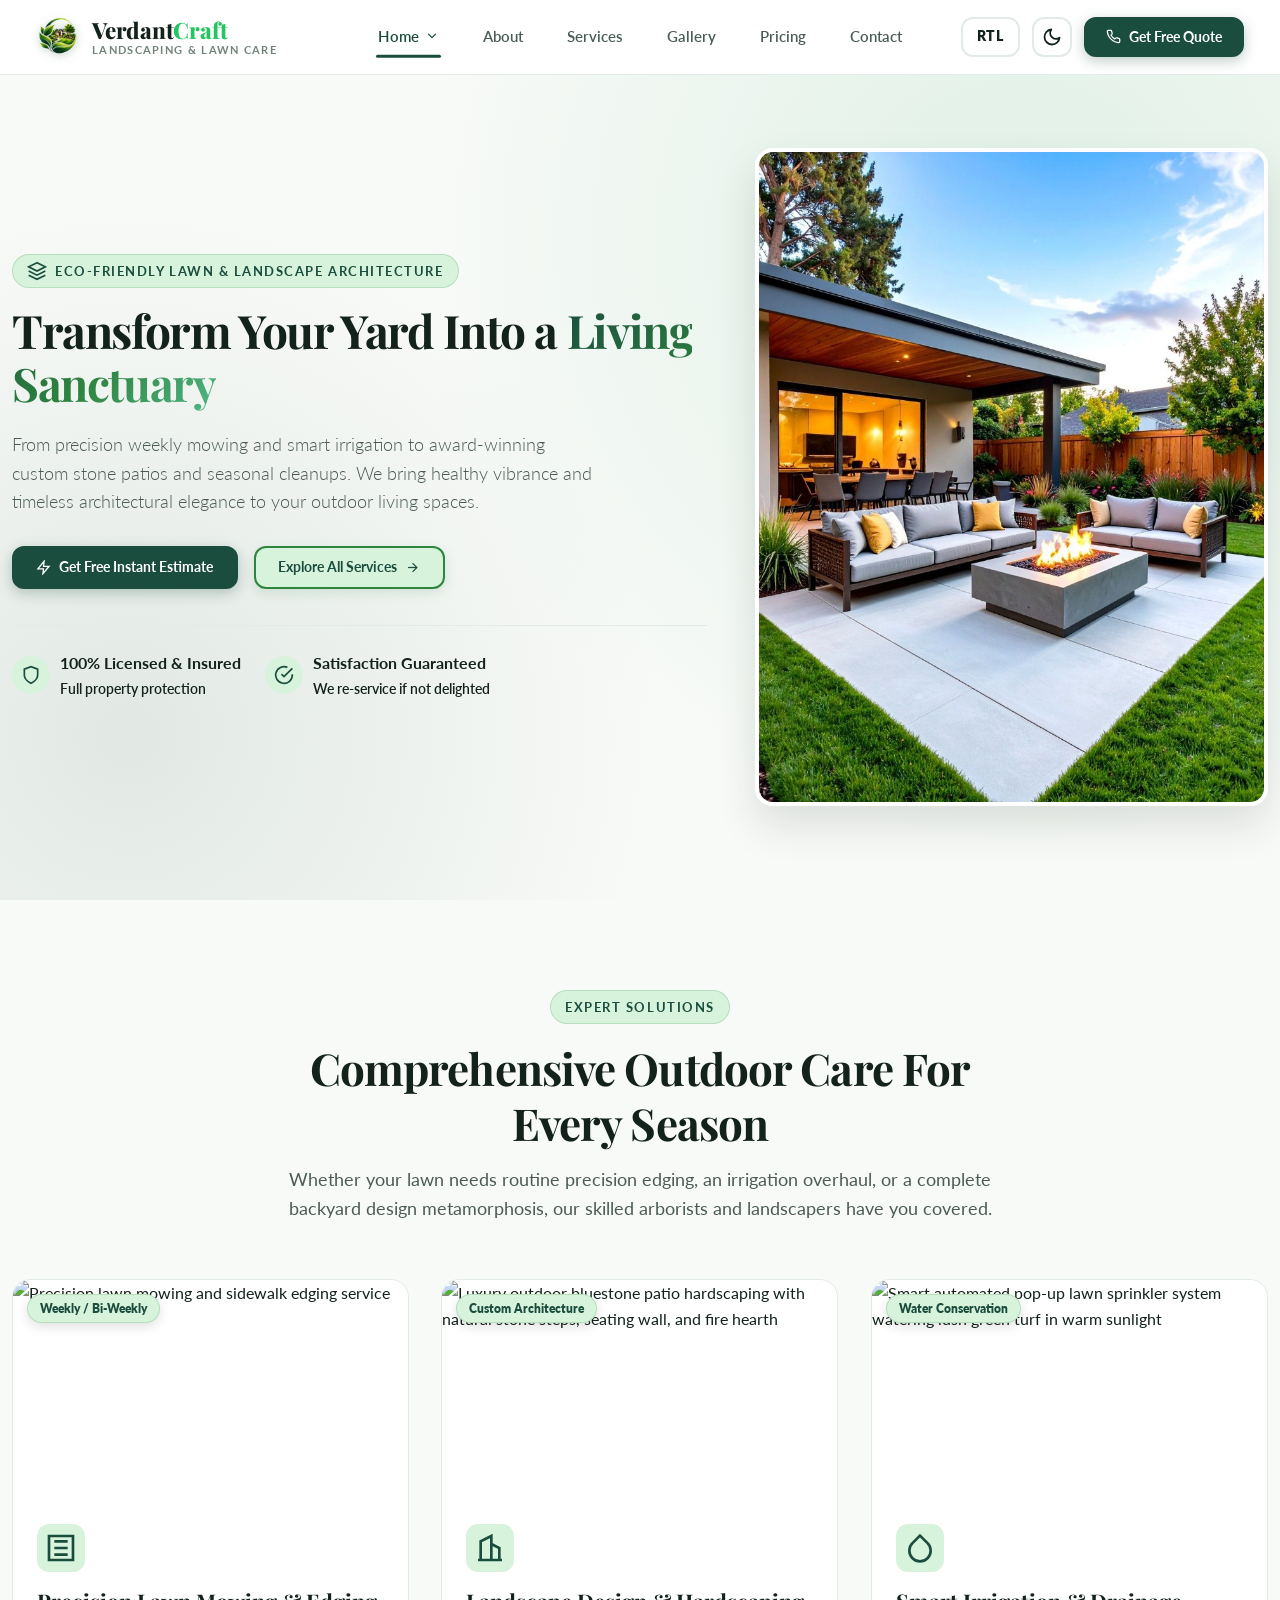
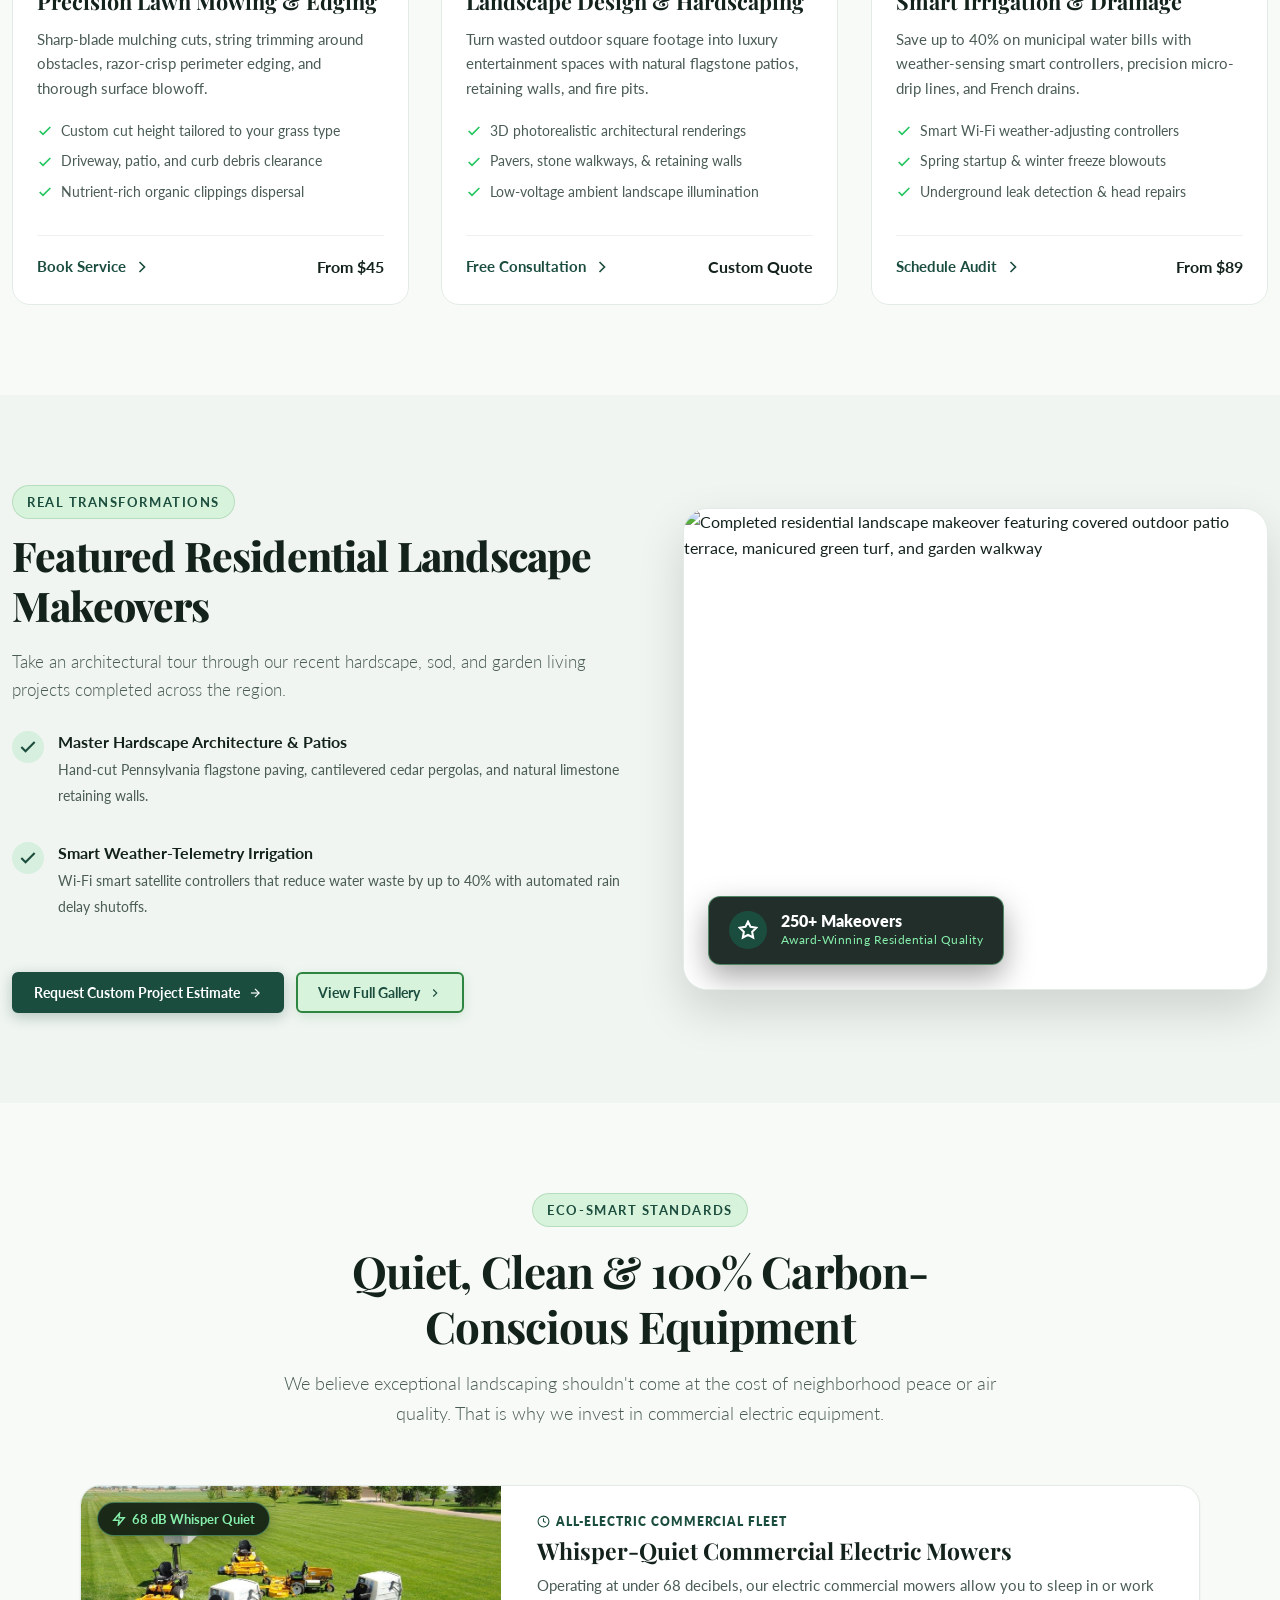
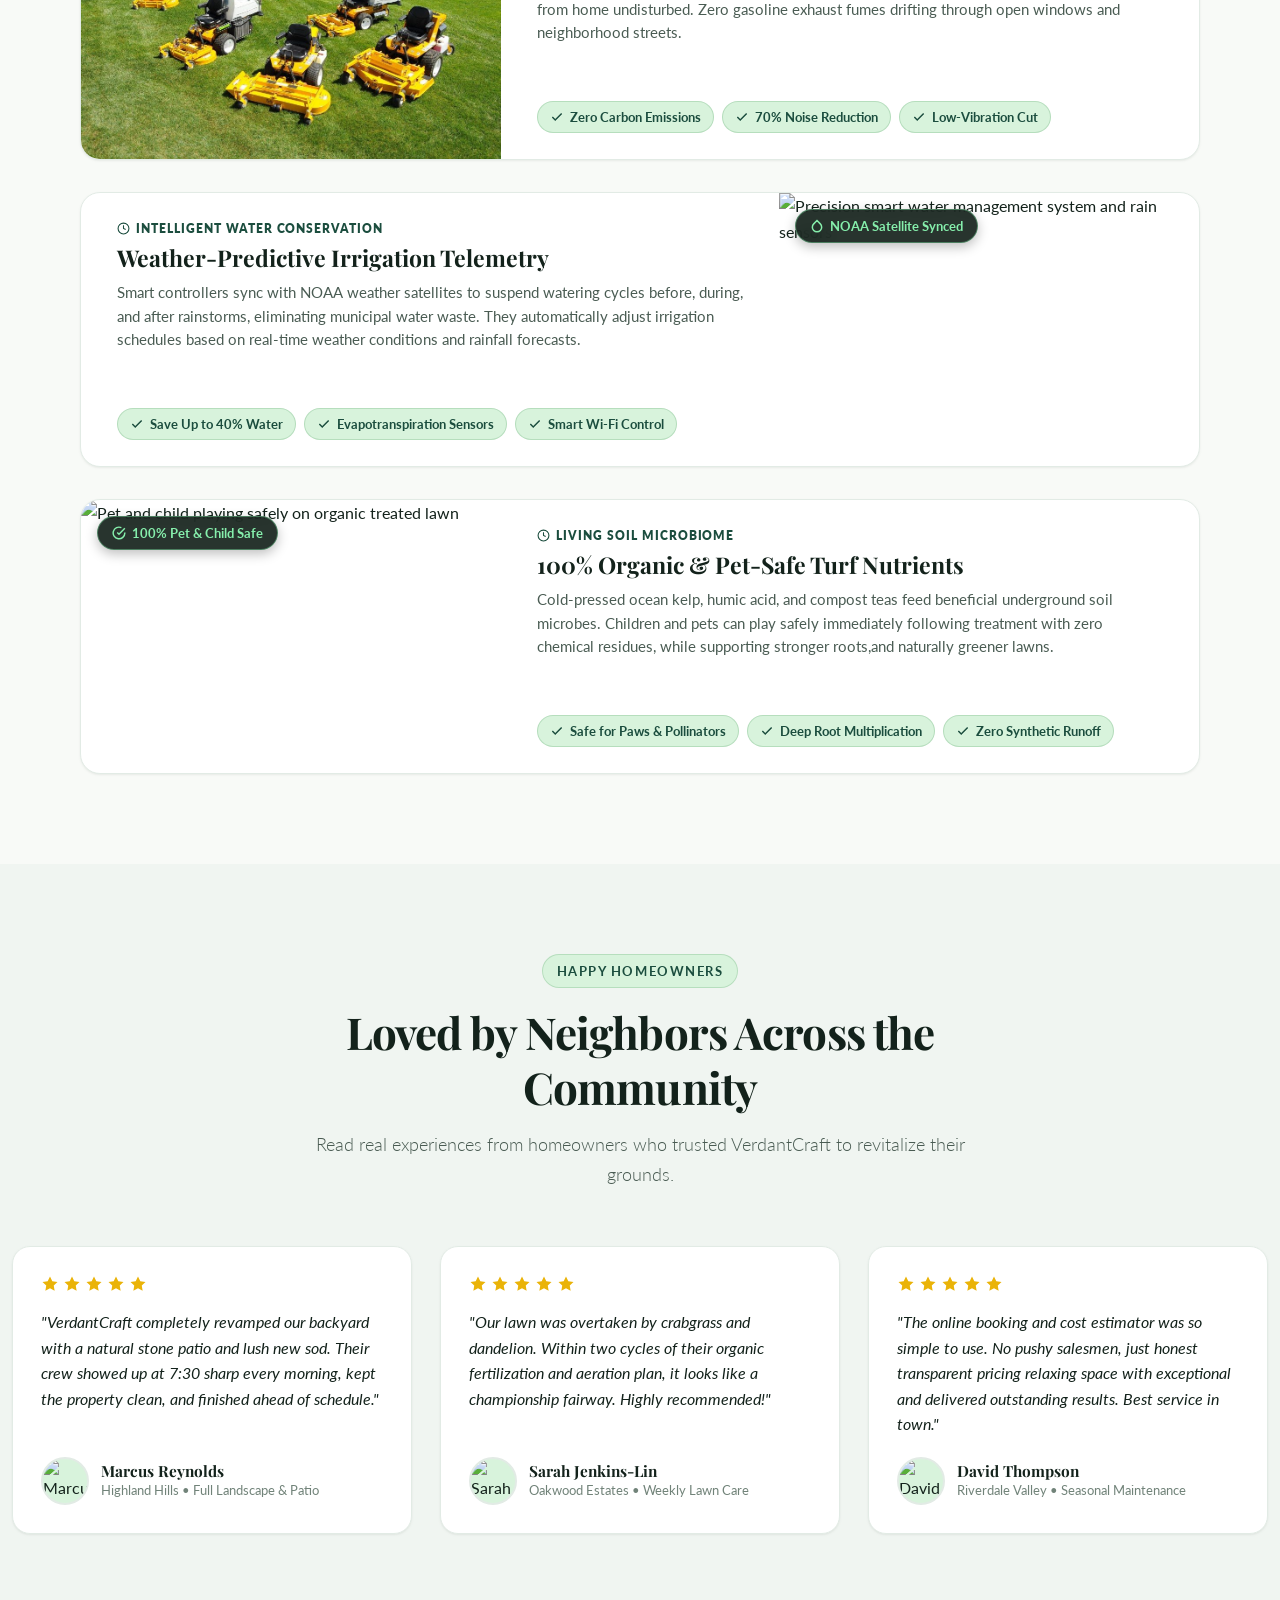
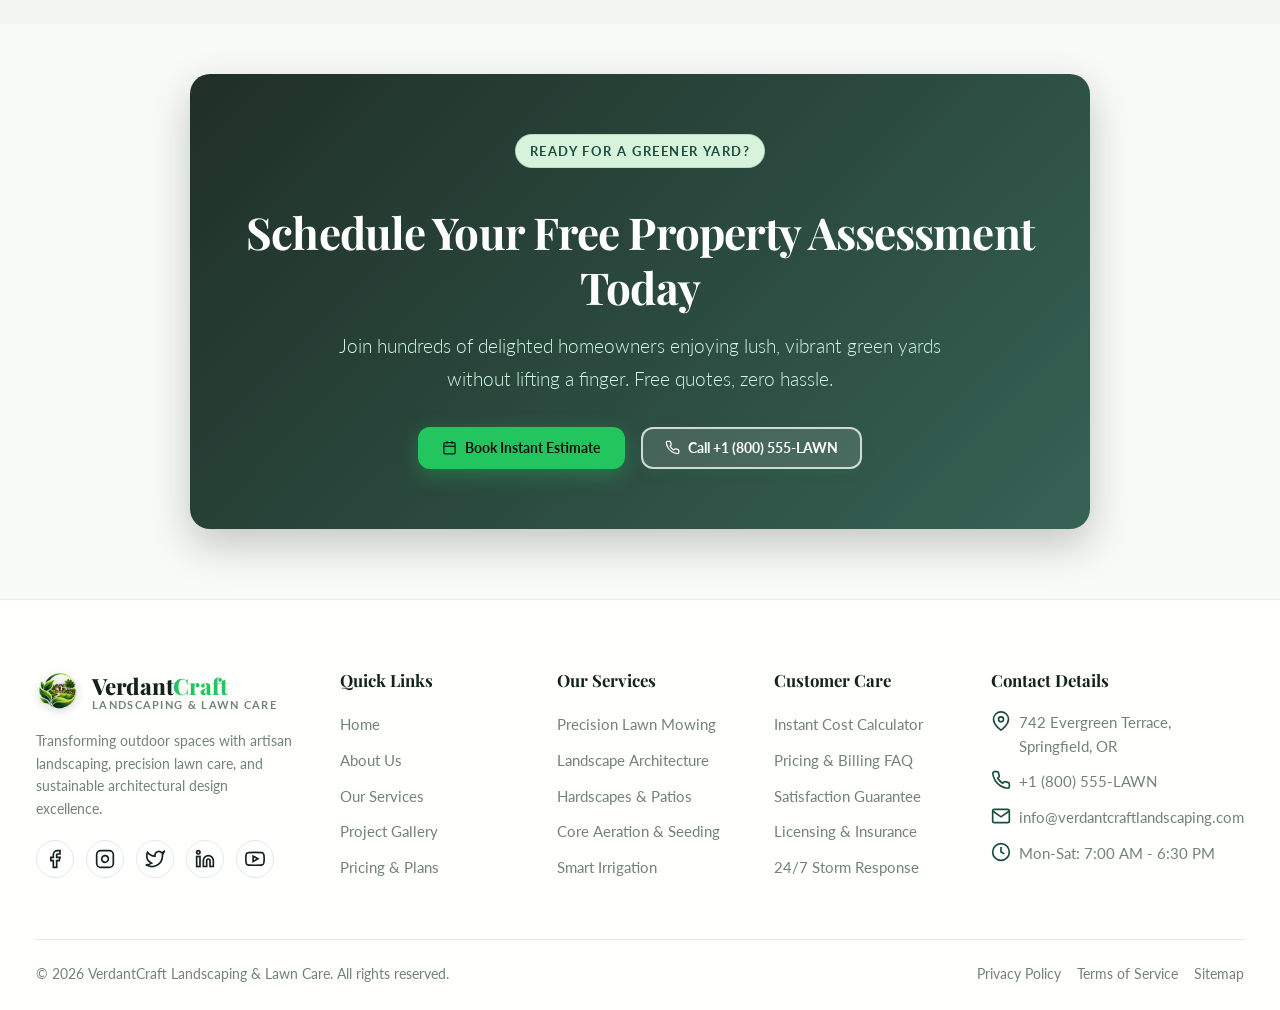
==== commit e138aacd: "initial Garden Landscaping & Lawn Care Service website" ====
--- a/index.html
+++ b/index.html
@@ -1,676 +1,674 @@
-﻿<!doctype html>
-<html lang="en" dir="ltr" data-theme="light">
-<head>
-  <meta charset="utf-8">
-  <meta name="viewport" content="width=device-width, initial-scale=1">
-  <title>VerdantCraft | Premium Garden Landscaping &amp; Lawn Care Service</title>
-  <meta name="description" content="Transform your outdoor space with VerdantCraft. Certified landscape architecture, precision lawn mowing, seasonal yard maintenance, and custom hardscaping.">
-  <meta name="color-scheme" content="light dark">
-
-  <link rel="icon" href="favicon.ico" sizes="any">
-  <link rel="icon" href="favicon.svg" type="image/svg+xml">
-  <link rel="icon" type="image/png" sizes="16x16" href="favicon-16x16.png">
-  <link rel="icon" type="image/png" sizes="32x32" href="favicon-32x32.png">
-  <link rel="icon" type="image/png" sizes="48x48" href="favicon-48x48.png">
-  <link rel="apple-touch-icon" href="apple-touch-icon.png">
-
-  <link rel="preconnect" href="https://fonts.googleapis.com">
-  <link rel="preconnect" href="https://fonts.gstatic.com" crossorigin>
-  <link href="https://fonts.googleapis.com/css2?family=Lato:ital,wght@0,300;0,400;0,700;0,900;1,300;1,400;1,700&family=Playfair+Display:ital,wght@0,500;0,600;0,700;0,800;1,400;1,600&display=swap" rel="stylesheet">
-
-  <link rel="stylesheet" href="bootstrap.min.css">
-  <link rel="stylesheet" href="theme.css">
-  <link rel="stylesheet" href="style.css">
-  <link rel="stylesheet" href="home.css">
-  <link rel="stylesheet" href="responsive.css">
-  <link rel="stylesheet" href="animations.css">
-
-  <script src="config.js"></script>
-  <script src="theme.js"></script>
-  <script src="validation.js" defer></script>
-  <script src="main.js" defer></script>
-</head>
-<body data-page="index.html" class="is-preloading">
-
-  <div id="page-preloader" class="page-preloader" aria-hidden="true">
-
-    <div class="preloader-curtain preloader-curtain-top"></div>
-
-    <div class="preloader-curtain preloader-curtain-bottom"></div>
-
-    <div class="preloader-center">
-      <div class="preloader-brand-box">
-        <div class="preloader-icon-glow">
-          <div class="preloader-glow-ring"></div>
-          <svg class="preloader-leaf-svg" viewBox="0 0 24 24" fill="none" stroke="currentColor" stroke-width="1.8" stroke-linecap="round" stroke-linejoin="round">
-            <path d="M11 20A7 7 0 0 1 9.8 6.1C15.5 5 17 4.48 19 2c1 2 2 4.18 2 8 0 5.5-4.78 10-10 10Z"/>
-            <path d="M2 21c0-3 1.85-5.36 5.08-6C9.5 14.52 12 13 13 12"/>
-          </svg>
-        </div>
-        <div class="preloader-title">Verdant<span>Craft</span></div>
-        <div class="preloader-subtitle">LANDSCAPING &amp; LAWN CARE</div>
-      </div>
-
-      <div class="preloader-bar-wrap">
-        <div class="preloader-bar-track">
-          <div class="preloader-bar-fill" id="preloader-bar-fill"></div>
-        </div>
-        <div class="preloader-status-meta">
-          <span class="preloader-quote">Opening Living Sanctuary...</span>
-          <span class="preloader-counter" id="preloader-counter">0%</span>
-        </div>
-      </div>
-    </div>
-  </div>
-
-  <script>
-    (function() {
-      var preloader = document.getElementById('page-preloader');
-      if (!preloader) return;
-      var barFill = document.getElementById('preloader-bar-fill');
-      var counter = document.getElementById('preloader-counter');
-
-      var startTime = performance.now();
-      var duration = 950; // Smooth fill duration in ms
-
-      function step(currentTime) {
-        var elapsed = currentTime - startTime;
-        var percent = Math.min(100, Math.floor((elapsed / duration) * 100));
-
-        if (barFill) barFill.style.width = percent + '%';
-        if (counter) counter.textContent = percent + '%';
-
-        if (percent < 100) {
-          requestAnimationFrame(step);
-        } else {
-          // Progress reached 100%
-          setTimeout(function() {
-            // Stage 1: Fade out center badge
-            preloader.classList.add('fade-content');
-
-            setTimeout(function() {
-              // Stage 2: Dramatic shutter split open
-              preloader.classList.add('open-shutter');
-              var hero = document.querySelector('.hero-section');
-              if (hero) hero.classList.add('hero-opening-reveal');
-
-              setTimeout(function() {
-                // Stage 3: Complete and cleanup
-                preloader.classList.add('is-finished');
-                document.body.classList.remove('is-preloading');
-              }, 920);
-            }, 260);
-          }, 140);
-        }
-      }
-
-      requestAnimationFrame(step);
-    })();
-  </script>
-
-  <a class="skip-link" href="#main">Skip to main content</a>
-
-  <header class="site-header">
-    <div class="container header-row">
-      <a class="brand" href="index.html" aria-label="VerdantCraft Home">
-        <div class="brand-logo-badge">
-          <img src="logo-light.png" alt="VerdantCraft Logo" class="brand-logo-img theme-logo-light">
-          <img src="logo-dark.png" alt="VerdantCraft Logo" class="brand-logo-img theme-logo-dark">
-        </div>
-        <div>
-          <span class="brand-name">Verdant<span>Craft</span></span>
-          <span class="brand-sub">LANDSCAPING &amp; LAWN CARE</span>
-        </div>
-      </a>
-
-      <nav class="site-nav" id="main-nav" aria-label="Main Navigation">
-        <div class="nav-item-dropdown">
-          <a href="index.html" class="nav-link nav-dropdown-toggle active" aria-haspopup="true" aria-expanded="false">
-            <span>Home</span>
-            <svg class="dropdown-chevron" viewBox="0 0 24 24" fill="none" stroke="currentColor" stroke-width="2.2" stroke-linecap="round" stroke-linejoin="round" aria-hidden="true"><polyline points="6 9 12 15 18 9"/></svg>
-          </a>
-          <div class="dropdown-menu-custom" role="menu">
-            <a href="index.html" class="dropdown-item-custom active" role="menuitem">
-              <span class="dropdown-item-title">Home 1</span>
-              <span class="dropdown-item-desc">Living Sanctuary (Residential)</span>
-            </a>
-            <a href="index-2.html" class="dropdown-item-custom" role="menuitem">
-              <span class="dropdown-item-title">Home 2</span>
-              <span class="dropdown-item-desc">Architectural Estates &amp; Commercial</span>
-            </a>
-          </div>
-        </div>
-        <a href="about.html" class="nav-link">About</a>
-        <a href="services.html" class="nav-link">Services</a>
-        <a href="gallery.html" class="nav-link">Gallery</a>
-        <a href="pricing.html" class="nav-link">Pricing</a>
-        <a href="contact.html" class="nav-link">Contact</a>
-      </nav>
-
-      <div class="header-actions">
-        <button type="button" class="dir-btn direction-control" title="Click to change to RTL" aria-label="Toggle text direction">
-          <span class="dir-text">RTL</span>
-        </button>
-
-        <button type="button" class="icon-btn theme-control" title="Switch theme" aria-label="Toggle dark mode">
-          <svg class="nav-icon" viewBox="0 0 24 24" fill="none" stroke="currentColor" stroke-width="1.8">
-            <circle cx="12" cy="12" r="4"/>
-          </svg>
-        </button>
-
-        <a href="contact.html#contact-form-section" class="btn btn-primary d-none d-sm-inline-flex">
-          <svg class="icon" viewBox="0 0 24 24" fill="none" stroke="currentColor" stroke-width="2">
-            <path d="M22 16.92v3a2 2 0 0 1-2.18 2 19.79 19.79 0 0 1-8.63-3.07 19.5 19.5 0 0 1-6-6 19.79 19.79 0 0 1-3.07-8.67A2 2 0 0 1 4.11 2h3a2 2 0 0 1 2 1.72 12.84 12.84 0 0 0 .7 2.81 2 2 0 0 1-.45 2.11L8.09 9.91a16 16 0 0 0 6 6l1.27-1.27a2 2 0 0 1 2.11-.45 12.84 12.84 0 0 0 2.81.7A2 2 0 0 1 22 16.92z"/></svg>
-          <span>Get Free Quote</span>
-        </a>
-
-        <button type="button" class="menu-toggle" aria-label="Toggle navigation menu" aria-expanded="false">
-          <svg class="nav-icon" viewBox="0 0 24 24" fill="none" stroke="currentColor" stroke-width="2.8" stroke-linecap="round"><line x1="3" y1="12" x2="21" y2="12"/><line x1="3" y1="6" x2="21" y2="6"/><line x1="3" y1="18" x2="21" y2="18"/></svg>
-        </button>
-      </div>
-    </div>
-  </header>
-
-  <main id="main">
-
-    <section class="hero-section" aria-label="Hero Introduction">
-      <div class="container hero-grid">
-        <div class="hero-content" data-reveal="left">
-          <span class="eyebrow">
-            <svg class="icon" viewBox="0 0 24 24" fill="none" stroke="currentColor" stroke-width="2"><path d="M12 2L2 7l10 5 10-5-10-5zM2 17l10 5 10-5M2 12l10 5 10-5"/></svg>
-            Eco-Friendly Lawn &amp; Landscape Architecture
-          </span>
-          <h1>Transform Your Yard Into a <span class="text-gradient">Living Sanctuary</span></h1>
-          <p class="lead">
-            From precision weekly mowing and smart irrigation to award-winning custom stone patios and seasonal cleanups. We bring healthy vibrance and timeless architectural elegance to your outdoor living spaces.
-          </p>
-
-          <div class="hero-cta-group">
-            <a href="book-now.html" class="btn btn-primary btn-lg">
-              <svg class="icon" viewBox="0 0 24 24" fill="none" stroke="currentColor" stroke-width="2"><polygon points="13 2 3 14 12 14 11 22 21 10 12 10 13 2"/></svg>
-              <span>Get Free Instant Estimate</span>
-            </a>
-            <a href="services.html" class="btn btn-secondary btn-lg">
-              <span>Explore All Services</span>
-              <svg class="icon" viewBox="0 0 24 24" fill="none" stroke="currentColor" stroke-width="2"><line x1="5" y1="12" x2="19" y2="12"/><polyline points="12 5 19 12 12 19"/></svg>
-            </a>
-          </div>
-
-          <div class="trust-badges">
-            <div class="trust-badge-item">
-              <div class="trust-badge-icon">
-                <svg class="icon" viewBox="0 0 24 24" fill="none" stroke="currentColor" stroke-width="2"><path d="M12 22s8-4 8-10V5l-8-3-8 3v7c0 6 8 10 8 10z"/></svg>
-              </div>
-              <div>
-                <strong>100% Licensed &amp; Insured</strong><br>
-                <span>Full property protection</span>
-              </div>
-            </div>
-            <div class="trust-badge-item">
-              <div class="trust-badge-icon">
-                <svg class="icon" viewBox="0 0 24 24" fill="none" stroke="currentColor" stroke-width="2"><path d="M22 11.08V12a10 10 0 1 1-5.93-9.14"/><polyline points="22 4 12 14.01 9 11.01"/></svg>
-              </div>
-              <div>
-                <strong>Satisfaction Guaranteed</strong><br>
-                <span>We re-service if not delighted</span>
-              </div>
-            </div>
-          </div>
-        </div>
-
-        <div class="hero-visual" data-reveal="right">
-          <div class="hero-image-wrap">
-            <img src="hero-patio-sanctuary.jpg" alt="Luxury modern outdoor patio living area with fire pit and manicured garden" loading="eager">
-          </div>
-
-          </div>
-        </div>
-      </div>
-    </section>
-
-    <section class="section" aria-label="Core Landscaping and Lawn Services">
-      <div class="container">
-        <div class="section-header" data-reveal>
-          <span class="eyebrow">Expert Solutions</span>
-          <h2 class="heading">Comprehensive Outdoor Care For Every Season</h2>
-          <p>
-            Whether your lawn needs routine precision edging, an irrigation overhaul, or a complete backyard design metamorphosis, our skilled arborists and landscapers have you covered.
-          </p>
-        </div>
-
-        <div class="services-grid">
-
-          <article class="service-card interactive-card" data-reveal>
-            <div class="service-card-image">
-              <span class="service-badge">Weekly / Bi-Weekly</span>
-              <img src="https://images.unsplash.com/photo-1557429287-b2e26467fc2b?auto=format&fit=crop&w=700&q=80" alt="Precision lawn mowing and sidewalk edging service">
-            </div>
-            <div class="service-card-body">
-              <div class="service-icon-wrap">
-                <svg class="icon-lg" viewBox="0 0 24 24" fill="none" stroke="currentColor" stroke-width="2"><path d="M3 3h18v18H3zM7 7h10M7 12h10M7 17h10"/></svg>
-              </div>
-              <h3>Precision Lawn Mowing &amp; Edging</h3>
-              <p>Sharp-blade mulching cuts, string trimming around obstacles, razor-crisp perimeter edging, and thorough surface blowoff.</p>
-              <ul class="service-features-list">
-                <li><svg viewBox="0 0 24 24" fill="none" stroke="currentColor" stroke-width="2.5"><polyline points="20 6 9 17 4 12"/></svg> Custom cut height tailored to your grass type</li>
-                <li><svg viewBox="0 0 24 24" fill="none" stroke="currentColor" stroke-width="2.5"><polyline points="20 6 9 17 4 12"/></svg> Driveway, patio, and curb debris clearance</li>
-                <li><svg viewBox="0 0 24 24" fill="none" stroke="currentColor" stroke-width="2.5"><polyline points="20 6 9 17 4 12"/></svg> Nutrient-rich organic clippings dispersal</li>
-              </ul>
-              <div class="service-card-footer">
-                <a href="book-now.html">Book Service <svg class="icon" viewBox="0 0 24 24" fill="none" stroke="currentColor" stroke-width="2"><polyline points="9 18 15 12 9 6"/></svg></a>
-                <span style="font-weight:700; color:var(--text-main);">From $45</span>
-              </div>
-            </div>
-          </article>
-
-          <article class="service-card interactive-card" data-reveal>
-            <div class="service-card-image">
-              <span class="service-badge">Custom Architecture</span>
-              <img src="https://images.unsplash.com/photo-1598902108854-10e335adac99?auto=format&fit=crop&w=700&q=80" alt="Luxury outdoor bluestone patio hardscaping with natural stone steps, seating wall, and fire hearth" loading="lazy">
-            </div>
-            <div class="service-card-body">
-              <div class="service-icon-wrap">
-                <svg class="icon-lg" viewBox="0 0 24 24" fill="none" stroke="currentColor" stroke-width="2"><path d="M3 21h18M5 21V7l8-4v18M13 9l6 3v9"/></svg>
-              </div>
-              <h3>Landscape Design &amp; Hardscaping</h3>
-              <p>Turn wasted outdoor square footage into luxury entertainment spaces with natural flagstone patios, retaining walls, and fire pits.</p>
-              <ul class="service-features-list">
-                <li><svg viewBox="0 0 24 24" fill="none" stroke="currentColor" stroke-width="2.5"><polyline points="20 6 9 17 4 12"/></svg> 3D photorealistic architectural renderings</li>
-                <li><svg viewBox="0 0 24 24" fill="none" stroke="currentColor" stroke-width="2.5"><polyline points="20 6 9 17 4 12"/></svg> Pavers, stone walkways, &amp; retaining walls</li>
-                <li><svg viewBox="0 0 24 24" fill="none" stroke="currentColor" stroke-width="2.5"><polyline points="20 6 9 17 4 12"/></svg> Low-voltage ambient landscape illumination</li>
-              </ul>
-              <div class="service-card-footer">
-                <a href="book-now.html">Free Consultation <svg class="icon" viewBox="0 0 24 24" fill="none" stroke="currentColor" stroke-width="2"><polyline points="9 18 15 12 9 6"/></svg></a>
-                <span style="font-weight:700; color:var(--text-main);">Custom Quote</span>
-              </div>
-            </div>
-          </article>
-
-          <article class="service-card interactive-card" data-reveal>
-            <div class="service-card-image">
-              <span class="service-badge">Water Conservation</span>
-              <img src="https://images.unsplash.com/photo-1780098847544-eb3867cc0e1c?auto=format&fit=crop&w=700&q=80" alt="Smart automated pop-up lawn sprinkler system watering lush green turf in warm sunlight" loading="lazy">
-            </div>
-            <div class="service-card-body">
-              <div class="service-icon-wrap">
-                <svg class="icon-lg" viewBox="0 0 24 24" fill="none" stroke="currentColor" stroke-width="2"><path d="M12 2.69l5.66 5.66a8 8 0 1 1-11.31 0z"/></svg>
-              </div>
-              <h3>Smart Irrigation &amp; Drainage </h3>
-              <p>Save up to 40% on municipal water bills with weather-sensing smart controllers, precision micro-drip lines, and French drains.</p>
-              <ul class="service-features-list">
-                <li><svg viewBox="0 0 24 24" fill="none" stroke="currentColor" stroke-width="2.5"><polyline points="20 6 9 17 4 12"/></svg> Smart Wi-Fi weather-adjusting controllers</li>
-                <li><svg viewBox="0 0 24 24" fill="none" stroke="currentColor" stroke-width="2.5"><polyline points="20 6 9 17 4 12"/></svg> Spring startup &amp; winter freeze blowouts</li>
-                <li><svg viewBox="0 0 24 24" fill="none" stroke="currentColor" stroke-width="2.5"><polyline points="20 6 9 17 4 12"/></svg> Underground leak detection &amp; head repairs</li>
-              </ul>
-              <div class="service-card-footer">
-                <a href="book-now.html">Schedule Audit <svg class="icon" viewBox="0 0 24 24" fill="none" stroke="currentColor" stroke-width="2"><polyline points="9 18 15 12 9 6"/></svg></a>
-                <span style="font-weight:700; color:var(--text-main);">From $89</span>
-              </div>
-            </div>
-          </article>
-        </div>
-
-      </div>
-    </section>
-
-    <section class="section section-muted" aria-label="Recent Project Showcase">
-      <div class="container">
-        <div class="showcase-split-grid">
-
-          <div class="showcase-split-content" data-reveal="left">
-            <span class="eyebrow">Real Transformations</span>
-            <h2 class="heading">Featured Residential Landscape Makeovers</h2>
-            <p class="lead">
-              Take an architectural tour through our recent hardscape, sod, and garden living projects completed across the region.
-            </p>
-
-            <ul class="showcase-feature-list">
-              <li class="showcase-feature-item">
-                <div class="showcase-feature-icon">
-                  <svg class="icon" viewBox="0 0 24 24" fill="none" stroke="currentColor" stroke-width="2.5"><polyline points="20 6 9 17 4 12"/></svg>
-                </div>
-                <div class="showcase-feature-text">
-                  <strong>Master Hardscape Architecture &amp; Patios</strong>
-                  <span>Hand-cut Pennsylvania flagstone paving, cantilevered cedar pergolas, and natural limestone retaining walls.</span>
-                </div>
-              </li>
-              <li class="showcase-feature-item">
-              </li>
-              <li class="showcase-feature-item">
-                <div class="showcase-feature-icon">
-                  <svg class="icon" viewBox="0 0 24 24" fill="none" stroke="currentColor" stroke-width="2.5"><polyline points="20 6 9 17 4 12"/></svg>
-                </div>
-                <div class="showcase-feature-text">
-                  <strong>Smart Weather-Telemetry Irrigation</strong>
-                  <span>Wi-Fi smart satellite controllers that reduce water waste by up to 40% with automated rain delay shutoffs.</span>
-                </div>
-              </li>
-            </ul>
-
-            <div class="showcase-actions">
-              <a href="book-now.html" class="btn btn-primary btn-sm">
-                <span>Request Custom Project Estimate</span>
-                <svg class="icon" viewBox="0 0 24 24" fill="none" stroke="currentColor" stroke-width="2"><line x1="5" y1="12" x2="19" y2="12"/><polyline points="12 5 19 12 12 19"/></svg>
-              </a>
-              <a href="gallery.html" class="btn btn-secondary btn-sm">
-                <span>View Full Gallery</span>
-                <svg class="icon" viewBox="0 0 24 24" fill="none" stroke="currentColor" stroke-width="2"><polyline points="9 18 15 12 9 6"/></svg>
-              </a>
-            </div>
-          </div>
-
-          <div class="showcase-split-visual" data-reveal="right">
-            <div class="showcase-img-frame">
-              <img src="https://images.unsplash.com/photo-1600585154340-be6161a56a0c?auto=format&fit=crop&w=1200&q=80" alt="Completed residential landscape makeover featuring covered outdoor patio terrace, manicured green turf, and garden walkway" loading="lazy">
-              <div class="showcase-floating-badge">
-                <div class="showcase-badge-icon">
-                  <svg class="icon" viewBox="0 0 24 24" fill="none" stroke="currentColor" stroke-width="2.5"><polygon points="12 2 15.09 8.26 22 9.27 17 14.14 18.18 21.02 12 17.77 5.82 21.02 7 14.14 2 9.27 8.91 8.26 12 2"/></svg>
-                </div>
-                <div>
-                  <div class="showcase-badge-title">250+ Makeovers</div>
-                  <div class="showcase-badge-sub">Award-Winning Residential Quality</div>
-                </div>
-              </div>
-            </div>
-          </div>
-        </div>
-      </div>
-    </section>
-
-    <section class="section" aria-label="Eco-Smart Equipment & Sustainability">
-      <div class="container">
-        <div class="section-header text-center" data-reveal>
-          <span class="eyebrow">Eco-Smart Standards</span>
-          <h2>Quiet, Clean &amp; 100% Carbon-Conscious Equipment</h2>
-          <p class="lead">We believe exceptional landscaping shouldn't come at the cost of neighborhood peace or air quality. That is why we invest in commercial electric equipment.</p>
-        </div>
-
-        <div class="eco-showcase-stack">
-
-          <div class="eco-horizontal-card" data-reveal>
-            <div class="eco-card-media">
-              <span class="eco-card-badge">
-                <svg class="icon" viewBox="0 0 24 24" fill="none" stroke="currentColor" stroke-width="2.5"><path d="M13 2L3 14h9l-1 8 10-12h-9l1-8z"/></svg>
-                <span>68 dB Whisper Quiet</span>
-              </span>
-              <img src="commercial-mowers-fleet.jpg" alt="Fleet of commercial precision mowers on manicured green lawn" loading="lazy">
-            </div>
-            <div class="eco-card-body">
-              <span class="eco-card-tag">
-                <svg class="icon" style="width:13px;height:13px;" viewBox="0 0 24 24" fill="none" stroke="currentColor" stroke-width="2"><circle cx="12" cy="12" r="10"/><polyline points="12 6 12 12 16 14"/></svg>
-                All-Electric Commercial Fleet
-              </span>
-              <h3 class="eco-card-title">Whisper-Quiet Commercial Electric Mowers</h3>
-              <p class="eco-card-desc">
-                Operating at under 68 decibels, our electric commercial mowers allow you to sleep in or work from home undisturbed. Zero gasoline exhaust fumes drifting through open windows and neighborhood streets.
-              </p>
-              <div class="eco-card-pills">
-                <span class="eco-pill">
-                  <svg class="icon" viewBox="0 0 24 24" fill="none" stroke="currentColor" stroke-width="2.5"><polyline points="20 6 9 17 4 12"/></svg>
-                  Zero Carbon Emissions
-                </span>
-                <span class="eco-pill">
-                  <svg class="icon" viewBox="0 0 24 24" fill="none" stroke="currentColor" stroke-width="2.5"><polyline points="20 6 9 17 4 12"/></svg>
-                  70% Noise Reduction
-                </span>
-                <span class="eco-pill">
-                  <svg class="icon" viewBox="0 0 24 24" fill="none" stroke="currentColor" stroke-width="2.5"><polyline points="20 6 9 17 4 12"/></svg>
-                  Low-Vibration Cut
-                </span>
-              </div>
-            </div>
-          </div>
-
-          <div class="eco-horizontal-card reverse" data-reveal>
-            <div class="eco-card-media">
-              <span class="eco-card-badge">
-                <svg class="icon" viewBox="0 0 24 24" fill="none" stroke="currentColor" stroke-width="2.5"><path d="M12 2.69l5.66 5.66a8 8 0 1 1-11.31 0z"/></svg>
-                <span>NOAA Satellite Synced</span>
-              </span>
-              <img src="https://images.unsplash.com/photo-1509316975850-ff9c5deb0cd9?auto=format&fit=crop&w=700&q=80" alt="Precision smart water management system and rain sensors" loading="lazy">
-            </div>
-            <div class="eco-card-body">
-              <span class="eco-card-tag">
-                <svg class="icon" style="width:13px;height:13px;" viewBox="0 0 24 24" fill="none" stroke="currentColor" stroke-width="2"><circle cx="12" cy="12" r="10"/><polyline points="12 6 12 12 16 14"/></svg>
-                Intelligent Water Conservation
-              </span>
-              <h3 class="eco-card-title">Weather-Predictive Irrigation Telemetry</h3>
-              <p class="eco-card-desc">
-                Smart controllers sync with NOAA weather satellites to suspend watering cycles before, during, and after rainstorms, eliminating municipal water waste. They automatically adjust irrigation schedules based on real-time weather conditions and rainfall forecasts.
-              </p>
-              <div class="eco-card-pills">
-                <span class="eco-pill">
-                  <svg class="icon" viewBox="0 0 24 24" fill="none" stroke="currentColor" stroke-width="2.5"><polyline points="20 6 9 17 4 12"/></svg>
-                  Save Up to 40% Water
-                </span>
-                <span class="eco-pill">
-                  <svg class="icon" viewBox="0 0 24 24" fill="none" stroke="currentColor" stroke-width="2.5"><polyline points="20 6 9 17 4 12"/></svg>
-                  Evapotranspiration Sensors
-                </span>
-                <span class="eco-pill">
-                  <svg class="icon" viewBox="0 0 24 24" fill="none" stroke="currentColor" stroke-width="2.5"><polyline points="20 6 9 17 4 12"/></svg>
-                  Smart Wi-Fi Control
-                </span>
-              </div>
-            </div>
-          </div>
-
-          <div class="eco-horizontal-card" data-reveal>
-            <div class="eco-card-media">
-              <span class="eco-card-badge">
-                <svg class="icon" viewBox="0 0 24 24" fill="none" stroke="currentColor" stroke-width="2.5"><path d="M22 11.08V12a10 10 0 1 1-5.93-9.14"/><polyline points="22 4 12 14.01 9 11.01"/></svg>
-                <span>100% Pet &amp; Child Safe</span>
-              </span>
-              <img src="https://images.unsplash.com/photo-1416879595882-3373a0480b5b?auto=format&fit=crop&w=700&q=80" alt="Pet and child playing safely on organic treated lawn" loading="lazy">
-            </div>
-            <div class="eco-card-body">
-              <span class="eco-card-tag">
-                <svg class="icon" style="width:13px;height:13px;" viewBox="0 0 24 24" fill="none" stroke="currentColor" stroke-width="2"><circle cx="12" cy="12" r="10"/><polyline points="12 6 12 12 16 14"/></svg>
-                Living Soil Microbiome
-              </span>
-              <h3 class="eco-card-title">100% Organic &amp; Pet-Safe Turf Nutrients</h3>
-              <p class="eco-card-desc">
-Cold-pressed ocean kelp, humic acid, and compost teas feed beneficial underground soil microbes. Children and pets can play safely immediately following treatment with zero chemical residues, while supporting stronger roots,and naturally greener lawns. </p>
-              <div class="eco-card-pills">
-                <span class="eco-pill">
-                  <svg class="icon" viewBox="0 0 24 24" fill="none" stroke="currentColor" stroke-width="2.5"><polyline points="20 6 9 17 4 12"/></svg>
-                  Safe for Paws &amp; Pollinators
-                </span>
-                <span class="eco-pill">
-                  <svg class="icon" viewBox="0 0 24 24" fill="none" stroke="currentColor" stroke-width="2.5"><polyline points="20 6 9 17 4 12"/></svg>
-                  Deep Root Multiplication
-                </span>
-                <span class="eco-pill">
-                  <svg class="icon" viewBox="0 0 24 24" fill="none" stroke="currentColor" stroke-width="2.5"><polyline points="20 6 9 17 4 12"/></svg>
-                  Zero Synthetic Runoff
-                </span>
-              </div>
-            </div>
-          </div>
-        </div>
-      </div>
-    </section>
-
-    <section class="section section-muted" aria-label="Customer Reviews">
-      <div class="container">
-        <div class="section-header text-center" data-reveal>
-          <span class="eyebrow">Happy Homeowners</span>
-          <h2>Loved by Neighbors Across the Community</h2>
-          <p class="lead">Read real experiences from homeowners who trusted VerdantCraft to revitalize their grounds.</p>
-        </div>
-
-        <div class="reviews-grid">
-
-          <div class="review-card" data-reveal>
-            <div class="star-rating">
-              <svg viewBox="0 0 24 24"><polygon points="12 2 15.09 8.26 22 9.27 17 14.14 18.18 21.02 12 17.77 5.82 21.02 7 14.14 2 9.27 8.91 8.26 12 2"/></svg>
-              <svg viewBox="0 0 24 24"><polygon points="12 2 15.09 8.26 22 9.27 17 14.14 18.18 21.02 12 17.77 5.82 21.02 7 14.14 2 9.27 8.91 8.26 12 2"/></svg>
-              <svg viewBox="0 0 24 24"><polygon points="12 2 15.09 8.26 22 9.27 17 14.14 18.18 21.02 12 17.77 5.82 21.02 7 14.14 2 9.27 8.91 8.26 12 2"/></svg>
-              <svg viewBox="0 0 24 24"><polygon points="12 2 15.09 8.26 22 9.27 17 14.14 18.18 21.02 12 17.77 5.82 21.02 7 14.14 2 9.27 8.91 8.26 12 2"/></svg>
-              <svg viewBox="0 0 24 24"><polygon points="12 2 15.09 8.26 22 9.27 17 14.14 18.18 21.02 12 17.77 5.82 21.02 7 14.14 2 9.27 8.91 8.26 12 2"/></svg>
-            </div>
-            <p class="review-text">"VerdantCraft completely revamped our backyard with a natural stone patio and lush new sod. Their crew showed up at 7:30 sharp every morning, kept the property clean, and finished ahead of schedule."</p>
-            <div class="review-author">
-              <img class="review-avatar" src="https://images.unsplash.com/photo-1507003211169-0a1dd7228f2d?auto=format&fit=crop&w=150&q=80" alt="Marcus Reynolds">
-              <div class="review-info">
-                <h4>Marcus Reynolds</h4>
-                <p>Highland Hills &bull; Full Landscape &amp; Patio</p>
-              </div>
-            </div>
-          </div>
-
-          <div class="review-card" data-reveal>
-            <div class="star-rating">
-              <svg viewBox="0 0 24 24"><polygon points="12 2 15.09 8.26 22 9.27 17 14.14 18.18 21.02 12 17.77 5.82 21.02 7 14.14 2 9.27 8.91 8.26 12 2"/></svg>
-              <svg viewBox="0 0 24 24"><polygon points="12 2 15.09 8.26 22 9.27 17 14.14 18.18 21.02 12 17.77 5.82 21.02 7 14.14 2 9.27 8.91 8.26 12 2"/></svg>
-              <svg viewBox="0 0 24 24"><polygon points="12 2 15.09 8.26 22 9.27 17 14.14 18.18 21.02 12 17.77 5.82 21.02 7 14.14 2 9.27 8.91 8.26 12 2"/></svg>
-              <svg viewBox="0 0 24 24"><polygon points="12 2 15.09 8.26 22 9.27 17 14.14 18.18 21.02 12 17.77 5.82 21.02 7 14.14 2 9.27 8.91 8.26 12 2"/></svg>
-              <svg viewBox="0 0 24 24"><polygon points="12 2 15.09 8.26 22 9.27 17 14.14 18.18 21.02 12 17.77 5.82 21.02 7 14.14 2 9.27 8.91 8.26 12 2"/></svg>
-            </div>
-            <p class="review-text">"Our lawn was overtaken by crabgrass and dandelion. Within two cycles of their organic fertilization and aeration plan, it looks like a championship fairway. Highly recommended!"</p>
-            <div class="review-author">
-              <img class="review-avatar" src="https://images.unsplash.com/photo-1534528741775-53994a69daeb?auto=format&fit=crop&w=150&q=80" alt="Sarah Jenkins-Lin">
-              <div class="review-info">
-                <h4>Sarah Jenkins-Lin</h4>
-                <p>Oakwood Estates &bull; Weekly Lawn Care</p>
-              </div>
-            </div>
-          </div>
-
-          <div class="review-card" data-reveal>
-            <div class="star-rating">
-              <svg viewBox="0 0 24 24"><polygon points="12 2 15.09 8.26 22 9.27 17 14.14 18.18 21.02 12 17.77 5.82 21.02 7 14.14 2 9.27 8.91 8.26 12 2"/></svg>
-              <svg viewBox="0 0 24 24"><polygon points="12 2 15.09 8.26 22 9.27 17 14.14 18.18 21.02 12 17.77 5.82 21.02 7 14.14 2 9.27 8.91 8.26 12 2"/></svg>
-              <svg viewBox="0 0 24 24"><polygon points="12 2 15.09 8.26 22 9.27 17 14.14 18.18 21.02 12 17.77 5.82 21.02 7 14.14 2 9.27 8.91 8.26 12 2"/></svg>
-              <svg viewBox="0 0 24 24"><polygon points="12 2 15.09 8.26 22 9.27 17 14.14 18.18 21.02 12 17.77 5.82 21.02 7 14.14 2 9.27 8.91 8.26 12 2"/></svg>
-              <svg viewBox="0 0 24 24"><polygon points="12 2 15.09 8.26 22 9.27 17 14.14 18.18 21.02 12 17.77 5.82 21.02 7 14.14 2 9.27 8.91 8.26 12 2"/></svg>
-            </div>
-            <p class="review-text">"The online booking and cost estimator was so simple to use. No pushy salesmen, just honest transparent pricing relaxing space with exceptional and delivered outstanding results. Best service in town."</p>
-            <div class="review-author">
-              <img class="review-avatar" src="https://images.unsplash.com/photo-1500648767791-00dcc994a43e?auto=format&fit=crop&w=150&q=80" alt="David Thompson">
-              <div class="review-info">
-                <h4>David Thompson</h4>
-                <p>Riverdale Valley &bull; Seasonal Maintenance</p>
-              </div>
-            </div>
-          </div>
-        </div>
-      </div>
-    </section>
-
-    <section class="cta-banner-lush" style="background-image: url('https://images.unsplash.com/photo-1600585152220-90363fe7e115?auto=format&fit=crop&w=1600&q=80');">
-      <div class="container text-center" data-reveal>
-        <span class="eyebrow" style="background: rgba(255,255,255,0.18); color: #86efac;">Ready for a greener yard?</span>
-        <h2 style="color:#ffffff; margin: 20px 0 16px;">Schedule Your Free Property Assessment Today</h2>
-        <p class="lead" style="color: #d1fae5; max-width:650px; margin: 0 auto 32px;">
-          Join hundreds of delighted homeowners enjoying lush, vibrant green yards without lifting a finger. Free quotes, zero hassle.
-        </p>
-        <div class="d-flex justify-content-center flex-wrap gap-3">
-          <a href="book-now.html" class="btn btn-primary btn-lg">
-            <svg class="icon" viewBox="0 0 24 24" fill="none" stroke="currentColor" stroke-width="2"><rect x="3" y="4" width="18" height="18" rx="2" ry="2"/><line x1="16" y1="2" x2="16" y2="6"/><line x1="8" y1="2" x2="8" y2="6"/><line x1="3" y1="10" x2="21" y2="10"/></svg>
-            <span>Book Instant Estimate</span>
-          </a>
-          <a href="contact.html" class="btn btn-secondary btn-lg">
-            <svg class="icon" viewBox="0 0 24 24" fill="none" stroke="currentColor" stroke-width="2"><path d="M22 16.92v3a2 2 0 0 1-2.18 2 19.79 19.79 0 0 1-8.63-3.07 19.5 19.5 0 0 1-6-6 19.79 19.79 0 0 1-3.07-8.67A2 2 0 0 1 4.11 2h3a2 2 0 0 1 2 1.72 12.84 12.84 0 0 0 .7 2.81 2 2 0 0 1-.45 2.11L8.09 9.91a16 16 0 0 0 6 6l1.27-1.27a2 2 0 0 1 2.11-.45 12.84 12.84 0 0 0 2.81.7A2 2 0 0 1 22 16.92z"/></svg>
-            <span>Call +1 (800) 555-LAWN</span>
-          </a>
-        </div>
-      </div>
-    </section>
-  </main>
-
-  <footer class="site-footer">
-    <div class="container">
-      <div class="footer-grid">
-        <div class="footer-about">
-          <a class="brand" href="index.html" style="margin-bottom: 16px;" aria-label="VerdantCraft Home">
-            <div class="brand-logo-badge">
-              <img src="logo-light.png" alt="VerdantCraft Logo" class="brand-logo-img theme-logo-light">
-              <img src="logo-dark.png" alt="VerdantCraft Logo" class="brand-logo-img theme-logo-dark">
-            </div>
-            <div>
-              <span class="brand-name">Verdant<span>Craft</span></span>
-              <span class="brand-sub">LANDSCAPING &amp; LAWN CARE</span>
-            </div>
-          </a>
-          <p>Transforming outdoor spaces with artisan landscaping, precision lawn care, and sustainable architectural design excellence.</p>
-          <div style="margin: 16px 0;">
-
-          </div>
-          <div class="footer-social-links">
-            <a href="https://facebook.com" aria-label="Facebook"><svg class="icon" viewBox="0 0 24 24" fill="none" stroke="currentColor" stroke-width="2"><path d="M18 2h-3a5 5 0 0 0-5 5v3H7v4h3v8h4v-8h3l1-4h-4V7a1 1 0 0 1 1-1h3z"/></svg></a>
-            <a href="https://instagram.com" aria-label="Instagram"><svg class="icon" viewBox="0 0 24 24" fill="none" stroke="currentColor" stroke-width="2"><rect x="2" y="2" width="20" height="20" rx="5" ry="5"/><path d="M16 11.37A4 4 0 1 1 12.63 8 4 4 0 0 1 16 11.37z"/><line x1="17.5" y1="6.5" x2="17.51" y2="6.5"/></svg></a>
-            <a href="https://x.com" aria-label="X (Twitter)"><svg class="icon" viewBox="0 0 24 24" fill="none" stroke="currentColor" stroke-width="2"><path d="M23 3a10.9 10.9 0 0 1-3.14 1.53 4.48 4.48 0 0 0-7.86 3v1A10.66 10.66 0 0 1 3 4s-4 9 5 13a11.64 11.64 0 0 1-7 2c9 5 20 0 20-11.5a4.5 4.5 0 0 0-.08-.83A7.72 7.72 0 0 0 23 3z"/></svg></a>
-            <a href="https://linkedin.com" aria-label="LinkedIn"><svg class="icon" viewBox="0 0 24 24" fill="none" stroke="currentColor" stroke-width="2"><path d="M16 8a6 6 0 0 1 6 6v7h-4v-7a2 2 0 0 0-2-2 2 2 0 0 0-2 2v7h-4v-7a6 6 0 0 1 6-6z"/><rect x="2" y="9" width="4" height="12"/><circle cx="4" cy="4" r="2"/></svg></a>
-            <a href="https://youtube.com" aria-label="YouTube"><svg class="icon" viewBox="0 0 24 24" fill="none" stroke="currentColor" stroke-width="2"><path d="M22.54 6.42a2.78 2.78 0 0 0-1.94-2C18.88 4 12 4 12 4s-6.88 0-8.6.46a2.78 2.78 0 0 0-1.94 2A29 29 0 0 0 1 11.75a29 29 0 0 0 .46 5.33A2.78 2.78 0 0 0 3.4 19c1.72.46 8.6.46 8.6.46s6.88 0 8.6-.46a2.78 2.78 0 0 0 1.94-2 29 29 0 0 0 .46-5.25 29 29 0 0 0-.46-5.33z"/><polygon points="9.75 15.02 15.5 11.75 9.75 8.48 9.75 15.02"/></svg></a>
-          </div>
-        </div>
-
-        <div class="footer-col">
-          <h4>Quick Links</h4>
-          <ul class="footer-links">
-            <li><a href="index.html">Home</a></li>
-            <li><a href="about.html">About Us</a></li>
-            <li><a href="services.html">Our Services</a></li>
-            <li><a href="gallery.html">Project Gallery</a></li>
-            <li><a href="pricing.html">Pricing &amp; Plans</a></li>
-          </ul>
-        </div>
-
-        <div class="footer-col">
-          <h4>Our Services</h4>
-          <ul class="footer-links">
-            <li><a href="service-detail.html?service=mowing">Precision Lawn Mowing</a></li>
-            <li><a href="service-detail.html?service=design">Landscape Architecture</a></li>
-            <li><a href="service-detail.html?service=hardscapes">Hardscapes &amp; Patios</a></li>
-            <li><a href="service-detail.html?service=aeration">Core Aeration &amp; Seeding</a></li>
-            <li><a href="service-detail.html?service=irrigation">Smart Irrigation</a></li>
-          </ul>
-        </div>
-
-        <div class="footer-col">
-          <h4>Customer Care</h4>
-          <ul class="footer-links">
-            <li><a href="pricing.html#calculator">Instant Cost Calculator</a></li>
-            <li><a href="pricing.html#faq">Pricing &amp; Billing FAQ</a></li>
-            <li><a href="about.html#values">Satisfaction Guarantee</a></li>
-            <li><a href="about.html#accreditations">Licensing &amp; Insurance</a></li>
-            <li><a href="contact.html#emergency">24/7 Storm Response</a></li>
-          </ul>
-        </div>
-
-        <div class="footer-col">
-          <h4>Contact Details</h4>
-          <ul class="footer-links footer-contact-list">
-            <li style="display:flex; gap:8px; margin-bottom:12px;">
-              <svg class="icon" viewBox="0 0 24 24" fill="none" stroke="currentColor" stroke-width="2"><path d="M21 10c0 7-9 13-9 13s-9-6-9-13a9 9 0 0 1 18 0z"/><circle cx="12" cy="10" r="3"/></svg>
-              <span>742 Evergreen Terrace, Springfield, OR</span>
-            </li>
-            <li style="display:flex; gap:8px; margin-bottom:12px;">
-              <svg class="icon" viewBox="0 0 24 24" fill="none" stroke="currentColor" stroke-width="2"><path d="M22 16.92v3a2 2 0 0 1-2.18 2 19.79 19.79 0 0 1-8.63-3.07 19.5 19.5 0 0 1-6-6 19.79 19.79 0 0 1-3.07-8.67A2 2 0 0 1 4.11 2h3a2 2 0 0 1 2 1.72 12.84 12.84 0 0 0 .7 2.81 2 2 0 0 1-.45 2.11L8.09 9.91a16 16 0 0 0 6 6l1.27-1.27a2 2 0 0 1 2.11-.45 12.84 12.84 0 0 0 2.81.7A2 2 0 0 1 22 16.92z"/></svg>
-              <span>+1 (800) 555-LAWN</span>
-            </li>
-            <li style="display:flex; gap:8px; margin-bottom:12px;">
-              <svg class="icon" viewBox="0 0 24 24" fill="none" stroke="currentColor" stroke-width="2"><path d="M4 4h16c1.1 0 2 .9 2 2v12c0 1.1-.9 2-2 2H4c-1.1 0-2-.9-2-2V6c0-1.1.9-2 2-2z"/><polyline points="22,6 12,13 2,6"/></svg>
-              <span>info@verdantcraftlandscaping.com</span>
-            </li>
-            <li style="display:flex; gap:8px;">
-              <svg class="icon" viewBox="0 0 24 24" fill="none" stroke="currentColor" stroke-width="2"><circle cx="12" cy="12" r="10"/><polyline points="12 6 12 12 16 14"/></svg>
-              <span>Mon-Sat: 7:00 AM - 6:30 PM</span>
-            </li>
-          </ul>
-        </div>
-      </div>
-
-      <div class="footer-bottom">
-        <div>&copy; 2026 VerdantCraft Landscaping &amp; Lawn Care. All rights reserved.</div>
-        <div class="d-flex gap-3">
-          <a href="#">Privacy Policy</a>
-          <a href="#">Terms of Service</a>
-          <a href="#">Sitemap</a>
-        </div>
-      </div>
-    </div>
-  </footer>
-</body>
-</html>
+<!doctype html>
+<html lang="en" dir="ltr" data-theme="light">
+<head>
+  <meta charset="utf-8">
+  <meta name="viewport" content="width=device-width, initial-scale=1">
+  <title>VerdantCraft | Premium Garden Landscaping &amp; Lawn Care Service</title>
+  <meta name="description" content="Transform your outdoor space with VerdantCraft. Certified landscape architecture, precision lawn mowing, seasonal yard maintenance, and custom hardscaping.">
+  <meta name="color-scheme" content="light dark">
+
+  <link rel="icon" href="favicon.ico" sizes="any">
+  <link rel="icon" href="favicon.svg" type="image/svg+xml">
+  <link rel="icon" type="image/png" sizes="16x16" href="favicon-16x16.png">
+  <link rel="icon" type="image/png" sizes="32x32" href="favicon-32x32.png">
+  <link rel="icon" type="image/png" sizes="48x48" href="favicon-48x48.png">
+  <link rel="apple-touch-icon" href="apple-touch-icon.png">
+
+  <link rel="preconnect" href="https://fonts.googleapis.com">
+  <link rel="preconnect" href="https://fonts.gstatic.com" crossorigin>
+  <link href="https://fonts.googleapis.com/css2?family=Lato:ital,wght@0,300;0,400;0,700;0,900;1,300;1,400;1,700&family=Playfair+Display:ital,wght@0,500;0,600;0,700;0,800;1,400;1,600&display=swap" rel="stylesheet">
+
+  <link rel="stylesheet" href="bootstrap.min.css">
+  <link rel="stylesheet" href="theme.css">
+  <link rel="stylesheet" href="style.css">
+  <link rel="stylesheet" href="home.css">
+  <link rel="stylesheet" href="responsive.css">
+  <link rel="stylesheet" href="animations.css">
+
+  <script src="config.js"></script>
+  <script src="theme.js"></script>
+  <script src="validation.js" defer></script>
+  <script src="main.js" defer></script>
+</head>
+<body data-page="index.html" class="is-preloading">
+
+  <div id="page-preloader" class="page-preloader" aria-hidden="true">
+
+    <div class="preloader-curtain preloader-curtain-top"></div>
+
+    <div class="preloader-curtain preloader-curtain-bottom"></div>
+
+    <div class="preloader-center">
+      <div class="preloader-brand-box">
+        <div class="preloader-icon-glow">
+          <div class="preloader-glow-ring"></div>
+          <svg class="preloader-leaf-svg" viewBox="0 0 24 24" fill="none" stroke="currentColor" stroke-width="1.8" stroke-linecap="round" stroke-linejoin="round">
+            <path d="M11 20A7 7 0 0 1 9.8 6.1C15.5 5 17 4.48 19 2c1 2 2 4.18 2 8 0 5.5-4.78 10-10 10Z"/>
+            <path d="M2 21c0-3 1.85-5.36 5.08-6C9.5 14.52 12 13 13 12"/>
+          </svg>
+        </div>
+        <div class="preloader-title">Verdant<span>Craft</span></div>
+        <div class="preloader-subtitle">LANDSCAPING &amp; LAWN CARE</div>
+      </div>
+
+      <div class="preloader-bar-wrap">
+        <div class="preloader-bar-track">
+          <div class="preloader-bar-fill" id="preloader-bar-fill"></div>
+        </div>
+        <div class="preloader-status-meta">
+          <span class="preloader-quote">Opening Living Sanctuary...</span>
+          <span class="preloader-counter" id="preloader-counter">0%</span>
+        </div>
+      </div>
+    </div>
+  </div>
+
+  <script>
+    (function() {
+      var preloader = document.getElementById('page-preloader');
+      if (!preloader) return;
+      var barFill = document.getElementById('preloader-bar-fill');
+      var counter = document.getElementById('preloader-counter');
+
+      var startTime = performance.now();
+      var duration = 950; // Smooth fill duration in ms
+
+      function step(currentTime) {
+        var elapsed = currentTime - startTime;
+        var percent = Math.min(100, Math.floor((elapsed / duration) * 100));
+
+        if (barFill) barFill.style.width = percent + '%';
+        if (counter) counter.textContent = percent + '%';
+
+        if (percent < 100) {
+          requestAnimationFrame(step);
+        } else {
+          // Progress reached 100%
+          setTimeout(function() {
+            // Stage 1: Fade out center badge
+            preloader.classList.add('fade-content');
+
+            setTimeout(function() {
+              // Stage 2: Dramatic shutter split open
+              preloader.classList.add('open-shutter');
+              var hero = document.querySelector('.hero-section');
+              if (hero) hero.classList.add('hero-opening-reveal');
+
+              setTimeout(function() {
+                // Stage 3: Complete and cleanup
+                preloader.classList.add('is-finished');
+                document.body.classList.remove('is-preloading');
+              }, 920);
+            }, 260);
+          }, 140);
+        }
+      }
+
+      requestAnimationFrame(step);
+    })();
+  </script>
+
+  <a class="skip-link" href="#main">Skip to main content</a>
+
+  <header class="site-header">
+    <div class="container header-row">
+      <a class="brand" href="index.html" aria-label="VerdantCraft Home">
+        <div class="brand-logo-badge">
+          <img src="logo-light.png" alt="VerdantCraft Logo" class="brand-logo-img theme-logo-light">
+          <img src="logo-dark.png" alt="VerdantCraft Logo" class="brand-logo-img theme-logo-dark">
+        </div>
+        <div>
+          <span class="brand-name">Verdant<span>Craft</span></span>
+          <span class="brand-sub">LANDSCAPING &amp; LAWN CARE</span>
+        </div>
+      </a>
+
+      <nav class="site-nav" id="main-nav" aria-label="Main Navigation">
+        <div class="nav-item-dropdown">
+          <a href="index.html" class="nav-link nav-dropdown-toggle active" aria-haspopup="true" aria-expanded="false">
+            <span>Home</span>
+            <svg class="dropdown-chevron" viewBox="0 0 24 24" fill="none" stroke="currentColor" stroke-width="2.2" stroke-linecap="round" stroke-linejoin="round" aria-hidden="true"><polyline points="6 9 12 15 18 9"/></svg>
+          </a>
+          <div class="dropdown-menu-custom" role="menu">
+            <a href="index.html" class="dropdown-item-custom active" role="menuitem">
+              <span class="dropdown-item-title">Home 1</span>
+              <span class="dropdown-item-desc">Living Sanctuary (Residential)</span>
+            </a>
+            <a href="index-2.html" class="dropdown-item-custom" role="menuitem">
+              <span class="dropdown-item-title">Home 2</span>
+              <span class="dropdown-item-desc">Architectural Estates &amp; Commercial</span>
+            </a>
+          </div>
+        </div>
+        <a href="about.html" class="nav-link">About</a>
+        <a href="services.html" class="nav-link">Services</a>
+        <a href="gallery.html" class="nav-link">Gallery</a>
+        <a href="pricing.html" class="nav-link">Pricing</a>
+        <a href="contact.html" class="nav-link">Contact</a>
+      </nav>
+
+      <div class="header-actions">
+        <button type="button" class="dir-btn direction-control" title="Click to change to RTL" aria-label="Toggle text direction">
+          <span class="dir-text">RTL</span>
+        </button>
+
+        <button type="button" class="icon-btn theme-control" title="Switch theme" aria-label="Toggle dark mode">
+          <svg class="nav-icon" viewBox="0 0 24 24" fill="none" stroke="currentColor" stroke-width="1.8">
+            <circle cx="12" cy="12" r="4"/>
+          </svg>
+        </button>
+
+        <a href="contact.html#contact-form-section" class="btn btn-primary d-none d-sm-inline-flex">
+          <svg class="icon" viewBox="0 0 24 24" fill="none" stroke="currentColor" stroke-width="2">
+            <path d="M22 16.92v3a2 2 0 0 1-2.18 2 19.79 19.79 0 0 1-8.63-3.07 19.5 19.5 0 0 1-6-6 19.79 19.79 0 0 1-3.07-8.67A2 2 0 0 1 4.11 2h3a2 2 0 0 1 2 1.72 12.84 12.84 0 0 0 .7 2.81 2 2 0 0 1-.45 2.11L8.09 9.91a16 16 0 0 0 6 6l1.27-1.27a2 2 0 0 1 2.11-.45 12.84 12.84 0 0 0 2.81.7A2 2 0 0 1 22 16.92z"/></svg>
+          <span>Get Free Quote</span>
+        </a>
+
+        <button type="button" class="menu-toggle" aria-label="Toggle navigation menu" aria-expanded="false">
+          <svg class="nav-icon" viewBox="0 0 24 24" fill="none" stroke="currentColor" stroke-width="2.8" stroke-linecap="round"><line x1="3" y1="12" x2="21" y2="12"/><line x1="3" y1="6" x2="21" y2="6"/><line x1="3" y1="18" x2="21" y2="18"/></svg>
+        </button>
+      </div>
+    </div>
+  </header>
+
+  <main id="main">
+
+    <section class="hero-section" aria-label="Hero Introduction">
+      <div class="container hero-grid">
+        <div class="hero-content" data-reveal="left">
+          <span class="eyebrow">
+            <svg class="icon" viewBox="0 0 24 24" fill="none" stroke="currentColor" stroke-width="2"><path d="M12 2L2 7l10 5 10-5-10-5zM2 17l10 5 10-5M2 12l10 5 10-5"/></svg>
+            Eco-Friendly Lawn &amp; Landscape Architecture
+          </span>
+          <h1>Transform Your Yard Into a <span class="text-gradient">Living Sanctuary</span></h1>
+          <p class="lead">
+            From precision weekly mowing and smart irrigation to award-winning custom stone patios and seasonal cleanups. We bring healthy vibrance and timeless architectural elegance to your outdoor living spaces.
+          </p>
+
+          <div class="hero-cta-group">
+            <a href="book-now.html" class="btn btn-primary btn-lg">
+              <svg class="icon" viewBox="0 0 24 24" fill="none" stroke="currentColor" stroke-width="2"><polygon points="13 2 3 14 12 14 11 22 21 10 12 10 13 2"/></svg>
+              <span>Get Free Instant Estimate</span>
+            </a>
+            <a href="services.html" class="btn btn-secondary btn-lg">
+              <span>Explore All Services</span>
+              <svg class="icon" viewBox="0 0 24 24" fill="none" stroke="currentColor" stroke-width="2"><line x1="5" y1="12" x2="19" y2="12"/><polyline points="12 5 19 12 12 19"/></svg>
+            </a>
+          </div>
+
+          <div class="trust-badges">
+            <div class="trust-badge-item">
+              <div class="trust-badge-icon">
+                <svg class="icon" viewBox="0 0 24 24" fill="none" stroke="currentColor" stroke-width="2"><path d="M12 22s8-4 8-10V5l-8-3-8 3v7c0 6 8 10 8 10z"/></svg>
+              </div>
+              <div>
+                <strong>100% Licensed &amp; Insured</strong><br>
+                <span>Full property protection</span>
+              </div>
+            </div>
+            <div class="trust-badge-item">
+              <div class="trust-badge-icon">
+                <svg class="icon" viewBox="0 0 24 24" fill="none" stroke="currentColor" stroke-width="2"><path d="M22 11.08V12a10 10 0 1 1-5.93-9.14"/><polyline points="22 4 12 14.01 9 11.01"/></svg>
+              </div>
+              <div>
+                <strong>Satisfaction Guaranteed</strong><br>
+                <span>We re-service if not delighted</span>
+              </div>
+            </div>
+          </div>
+        </div>
+
+        <div class="hero-visual" data-reveal="right">
+          <div class="hero-image-wrap">
+            <img src="hero-patio-sanctuary.jpg" alt="Luxury modern outdoor patio living area with fire pit and manicured garden" loading="eager">
+          </div>
+        </div>
+      </div>
+    </section>
+
+    <section class="section" aria-label="Core Landscaping and Lawn Services">
+      <div class="container">
+        <div class="section-header" data-reveal>
+          <span class="eyebrow">Expert Solutions</span>
+          <h2 class="heading">Comprehensive Outdoor Care For Every Season</h2>
+          <p>
+            Whether your lawn needs routine precision edging, an irrigation overhaul, or a complete backyard design metamorphosis, our skilled arborists and landscapers have you covered.
+          </p>
+        </div>
+
+        <div class="services-grid">
+
+          <article class="service-card interactive-card" data-reveal>
+            <div class="service-card-image">
+              <span class="service-badge">Weekly / Bi-Weekly</span>
+              <img src="https://images.unsplash.com/photo-1557429287-b2e26467fc2b?auto=format&fit=crop&w=700&q=80" alt="Precision lawn mowing and sidewalk edging service">
+            </div>
+            <div class="service-card-body">
+              <div class="service-icon-wrap">
+                <svg class="icon-lg" viewBox="0 0 24 24" fill="none" stroke="currentColor" stroke-width="2"><path d="M3 3h18v18H3zM7 7h10M7 12h10M7 17h10"/></svg>
+              </div>
+              <h3>Precision Lawn Mowing &amp; Edging</h3>
+              <p>Sharp-blade mulching cuts, string trimming around obstacles, razor-crisp perimeter edging, and thorough surface blowoff.</p>
+              <ul class="service-features-list">
+                <li><svg viewBox="0 0 24 24" fill="none" stroke="currentColor" stroke-width="2.5"><polyline points="20 6 9 17 4 12"/></svg> Custom cut height tailored to your grass type</li>
+                <li><svg viewBox="0 0 24 24" fill="none" stroke="currentColor" stroke-width="2.5"><polyline points="20 6 9 17 4 12"/></svg> Driveway, patio, and curb debris clearance</li>
+                <li><svg viewBox="0 0 24 24" fill="none" stroke="currentColor" stroke-width="2.5"><polyline points="20 6 9 17 4 12"/></svg> Nutrient-rich organic clippings dispersal</li>
+              </ul>
+              <div class="service-card-footer">
+                <a href="book-now.html">Book Service <svg class="icon" viewBox="0 0 24 24" fill="none" stroke="currentColor" stroke-width="2"><polyline points="9 18 15 12 9 6"/></svg></a>
+                <span style="font-weight:700; color:var(--text-main);">From $45</span>
+              </div>
+            </div>
+          </article>
+
+          <article class="service-card interactive-card" data-reveal>
+            <div class="service-card-image">
+              <span class="service-badge">Custom Architecture</span>
+              <img src="https://images.unsplash.com/photo-1598902108854-10e335adac99?auto=format&fit=crop&w=700&q=80" alt="Luxury outdoor bluestone patio hardscaping with natural stone steps, seating wall, and fire hearth" loading="lazy">
+            </div>
+            <div class="service-card-body">
+              <div class="service-icon-wrap">
+                <svg class="icon-lg" viewBox="0 0 24 24" fill="none" stroke="currentColor" stroke-width="2"><path d="M3 21h18M5 21V7l8-4v18M13 9l6 3v9"/></svg>
+              </div>
+              <h3>Landscape Design &amp; Hardscaping</h3>
+              <p>Turn wasted outdoor square footage into luxury entertainment spaces with natural flagstone patios, retaining walls, and fire pits.</p>
+              <ul class="service-features-list">
+                <li><svg viewBox="0 0 24 24" fill="none" stroke="currentColor" stroke-width="2.5"><polyline points="20 6 9 17 4 12"/></svg> 3D photorealistic architectural renderings</li>
+                <li><svg viewBox="0 0 24 24" fill="none" stroke="currentColor" stroke-width="2.5"><polyline points="20 6 9 17 4 12"/></svg> Pavers, stone walkways, &amp; retaining walls</li>
+                <li><svg viewBox="0 0 24 24" fill="none" stroke="currentColor" stroke-width="2.5"><polyline points="20 6 9 17 4 12"/></svg> Low-voltage ambient landscape illumination</li>
+              </ul>
+              <div class="service-card-footer">
+                <a href="book-now.html">Free Consultation <svg class="icon" viewBox="0 0 24 24" fill="none" stroke="currentColor" stroke-width="2"><polyline points="9 18 15 12 9 6"/></svg></a>
+                <span style="font-weight:700; color:var(--text-main);">Custom Quote</span>
+              </div>
+            </div>
+          </article>
+
+          <article class="service-card interactive-card" data-reveal>
+            <div class="service-card-image">
+              <span class="service-badge">Water Conservation</span>
+              <img src="https://images.unsplash.com/photo-1780098847544-eb3867cc0e1c?auto=format&fit=crop&w=700&q=80" alt="Smart automated pop-up lawn sprinkler system watering lush green turf in warm sunlight" loading="lazy">
+            </div>
+            <div class="service-card-body">
+              <div class="service-icon-wrap">
+                <svg class="icon-lg" viewBox="0 0 24 24" fill="none" stroke="currentColor" stroke-width="2"><path d="M12 2.69l5.66 5.66a8 8 0 1 1-11.31 0z"/></svg>
+              </div>
+              <h3>Smart Irrigation &amp; Drainage </h3>
+              <p>Save up to 40% on municipal water bills with weather-sensing smart controllers, precision micro-drip lines, and French drains.</p>
+              <ul class="service-features-list">
+                <li><svg viewBox="0 0 24 24" fill="none" stroke="currentColor" stroke-width="2.5"><polyline points="20 6 9 17 4 12"/></svg> Smart Wi-Fi weather-adjusting controllers</li>
+                <li><svg viewBox="0 0 24 24" fill="none" stroke="currentColor" stroke-width="2.5"><polyline points="20 6 9 17 4 12"/></svg> Spring startup &amp; winter freeze blowouts</li>
+                <li><svg viewBox="0 0 24 24" fill="none" stroke="currentColor" stroke-width="2.5"><polyline points="20 6 9 17 4 12"/></svg> Underground leak detection &amp; head repairs</li>
+              </ul>
+              <div class="service-card-footer">
+                <a href="book-now.html">Schedule Audit <svg class="icon" viewBox="0 0 24 24" fill="none" stroke="currentColor" stroke-width="2"><polyline points="9 18 15 12 9 6"/></svg></a>
+                <span style="font-weight:700; color:var(--text-main);">From $89</span>
+              </div>
+            </div>
+          </article>
+        </div>
+
+      </div>
+    </section>
+
+    <section class="section section-muted" aria-label="Recent Project Showcase">
+      <div class="container">
+        <div class="showcase-split-grid">
+
+          <div class="showcase-split-content" data-reveal="left">
+            <span class="eyebrow">Real Transformations</span>
+            <h2 class="heading">Featured Residential Landscape Makeovers</h2>
+            <p class="lead">
+              Take an architectural tour through our recent hardscape, sod, and garden living projects completed across the region.
+            </p>
+
+            <ul class="showcase-feature-list">
+              <li class="showcase-feature-item">
+                <div class="showcase-feature-icon">
+                  <svg class="icon" viewBox="0 0 24 24" fill="none" stroke="currentColor" stroke-width="2.5"><polyline points="20 6 9 17 4 12"/></svg>
+                </div>
+                <div class="showcase-feature-text">
+                  <strong>Master Hardscape Architecture &amp; Patios</strong>
+                  <span>Hand-cut Pennsylvania flagstone paving, cantilevered cedar pergolas, and natural limestone retaining walls.</span>
+                </div>
+              </li>
+              <li class="showcase-feature-item">
+              </li>
+              <li class="showcase-feature-item">
+                <div class="showcase-feature-icon">
+                  <svg class="icon" viewBox="0 0 24 24" fill="none" stroke="currentColor" stroke-width="2.5"><polyline points="20 6 9 17 4 12"/></svg>
+                </div>
+                <div class="showcase-feature-text">
+                  <strong>Smart Weather-Telemetry Irrigation</strong>
+                  <span>Wi-Fi smart satellite controllers that reduce water waste by up to 40% with automated rain delay shutoffs.</span>
+                </div>
+              </li>
+            </ul>
+
+            <div class="showcase-actions">
+              <a href="book-now.html" class="btn btn-primary btn-sm">
+                <span>Request Custom Project Estimate</span>
+                <svg class="icon" viewBox="0 0 24 24" fill="none" stroke="currentColor" stroke-width="2"><line x1="5" y1="12" x2="19" y2="12"/><polyline points="12 5 19 12 12 19"/></svg>
+              </a>
+              <a href="gallery.html" class="btn btn-secondary btn-sm">
+                <span>View Full Gallery</span>
+                <svg class="icon" viewBox="0 0 24 24" fill="none" stroke="currentColor" stroke-width="2"><polyline points="9 18 15 12 9 6"/></svg>
+              </a>
+            </div>
+          </div>
+
+          <div class="showcase-split-visual" data-reveal="right">
+            <div class="showcase-img-frame">
+              <img src="https://images.unsplash.com/photo-1600585154340-be6161a56a0c?auto=format&fit=crop&w=1200&q=80" alt="Completed residential landscape makeover featuring covered outdoor patio terrace, manicured green turf, and garden walkway" loading="lazy">
+              <div class="showcase-floating-badge">
+                <div class="showcase-badge-icon">
+                  <svg class="icon" viewBox="0 0 24 24" fill="none" stroke="currentColor" stroke-width="2.5"><polygon points="12 2 15.09 8.26 22 9.27 17 14.14 18.18 21.02 12 17.77 5.82 21.02 7 14.14 2 9.27 8.91 8.26 12 2"/></svg>
+                </div>
+                <div>
+                  <div class="showcase-badge-title">250+ Makeovers</div>
+                  <div class="showcase-badge-sub">Award-Winning Residential Quality</div>
+                </div>
+              </div>
+            </div>
+          </div>
+        </div>
+      </div>
+    </section>
+
+    <section class="section" aria-label="Eco-Smart Equipment & Sustainability">
+      <div class="container">
+        <div class="section-header text-center" data-reveal>
+          <span class="eyebrow">Eco-Smart Standards</span>
+          <h2>Quiet, Clean &amp; 100% Carbon-Conscious Equipment</h2>
+          <p class="lead">We believe exceptional landscaping shouldn't come at the cost of neighborhood peace or air quality. That is why we invest in commercial electric equipment.</p>
+        </div>
+
+        <div class="eco-showcase-stack">
+
+          <div class="eco-horizontal-card" data-reveal>
+            <div class="eco-card-media">
+              <span class="eco-card-badge">
+                <svg class="icon" viewBox="0 0 24 24" fill="none" stroke="currentColor" stroke-width="2.5"><path d="M13 2L3 14h9l-1 8 10-12h-9l1-8z"/></svg>
+                <span>68 dB Whisper Quiet</span>
+              </span>
+              <img src="commercial-mowers-fleet.jpg" alt="Fleet of commercial precision mowers on manicured green lawn" loading="lazy">
+            </div>
+            <div class="eco-card-body">
+              <span class="eco-card-tag">
+                <svg class="icon" style="width:13px;height:13px;" viewBox="0 0 24 24" fill="none" stroke="currentColor" stroke-width="2"><circle cx="12" cy="12" r="10"/><polyline points="12 6 12 12 16 14"/></svg>
+                All-Electric Commercial Fleet
+              </span>
+              <h3 class="eco-card-title">Whisper-Quiet Commercial Electric Mowers</h3>
+              <p class="eco-card-desc">
+                Operating at under 68 decibels, our electric commercial mowers allow you to sleep in or work from home undisturbed. Zero gasoline exhaust fumes drifting through open windows and neighborhood streets.
+              </p>
+              <div class="eco-card-pills">
+                <span class="eco-pill">
+                  <svg class="icon" viewBox="0 0 24 24" fill="none" stroke="currentColor" stroke-width="2.5"><polyline points="20 6 9 17 4 12"/></svg>
+                  Zero Carbon Emissions
+                </span>
+                <span class="eco-pill">
+                  <svg class="icon" viewBox="0 0 24 24" fill="none" stroke="currentColor" stroke-width="2.5"><polyline points="20 6 9 17 4 12"/></svg>
+                  70% Noise Reduction
+                </span>
+                <span class="eco-pill">
+                  <svg class="icon" viewBox="0 0 24 24" fill="none" stroke="currentColor" stroke-width="2.5"><polyline points="20 6 9 17 4 12"/></svg>
+                  Low-Vibration Cut
+                </span>
+              </div>
+            </div>
+          </div>
+
+          <div class="eco-horizontal-card reverse" data-reveal>
+            <div class="eco-card-media">
+              <span class="eco-card-badge">
+                <svg class="icon" viewBox="0 0 24 24" fill="none" stroke="currentColor" stroke-width="2.5"><path d="M12 2.69l5.66 5.66a8 8 0 1 1-11.31 0z"/></svg>
+                <span>NOAA Satellite Synced</span>
+              </span>
+              <img src="https://images.unsplash.com/photo-1509316975850-ff9c5deb0cd9?auto=format&fit=crop&w=700&q=80" alt="Precision smart water management system and rain sensors" loading="lazy">
+            </div>
+            <div class="eco-card-body">
+              <span class="eco-card-tag">
+                <svg class="icon" style="width:13px;height:13px;" viewBox="0 0 24 24" fill="none" stroke="currentColor" stroke-width="2"><circle cx="12" cy="12" r="10"/><polyline points="12 6 12 12 16 14"/></svg>
+                Intelligent Water Conservation
+              </span>
+              <h3 class="eco-card-title">Weather-Predictive Irrigation Telemetry</h3>
+              <p class="eco-card-desc">
+                Smart controllers sync with NOAA weather satellites to suspend watering cycles before, during, and after rainstorms, eliminating municipal water waste. They automatically adjust irrigation schedules based on real-time weather conditions and rainfall forecasts.
+              </p>
+              <div class="eco-card-pills">
+                <span class="eco-pill">
+                  <svg class="icon" viewBox="0 0 24 24" fill="none" stroke="currentColor" stroke-width="2.5"><polyline points="20 6 9 17 4 12"/></svg>
+                  Save Up to 40% Water
+                </span>
+                <span class="eco-pill">
+                  <svg class="icon" viewBox="0 0 24 24" fill="none" stroke="currentColor" stroke-width="2.5"><polyline points="20 6 9 17 4 12"/></svg>
+                  Evapotranspiration Sensors
+                </span>
+                <span class="eco-pill">
+                  <svg class="icon" viewBox="0 0 24 24" fill="none" stroke="currentColor" stroke-width="2.5"><polyline points="20 6 9 17 4 12"/></svg>
+                  Smart Wi-Fi Control
+                </span>
+              </div>
+            </div>
+          </div>
+
+          <div class="eco-horizontal-card" data-reveal>
+            <div class="eco-card-media">
+              <span class="eco-card-badge">
+                <svg class="icon" viewBox="0 0 24 24" fill="none" stroke="currentColor" stroke-width="2.5"><path d="M22 11.08V12a10 10 0 1 1-5.93-9.14"/><polyline points="22 4 12 14.01 9 11.01"/></svg>
+                <span>100% Pet &amp; Child Safe</span>
+              </span>
+              <img src="https://images.unsplash.com/photo-1416879595882-3373a0480b5b?auto=format&fit=crop&w=700&q=80" alt="Pet and child playing safely on organic treated lawn" loading="lazy">
+            </div>
+            <div class="eco-card-body">
+              <span class="eco-card-tag">
+                <svg class="icon" style="width:13px;height:13px;" viewBox="0 0 24 24" fill="none" stroke="currentColor" stroke-width="2"><circle cx="12" cy="12" r="10"/><polyline points="12 6 12 12 16 14"/></svg>
+                Living Soil Microbiome
+              </span>
+              <h3 class="eco-card-title">100% Organic &amp; Pet-Safe Turf Nutrients</h3>
+              <p class="eco-card-desc">
+Cold-pressed ocean kelp, humic acid, and compost teas feed beneficial underground soil microbes. Children and pets can play safely immediately following treatment with zero chemical residues, while supporting stronger roots,and naturally greener lawns. </p>
+              <div class="eco-card-pills">
+                <span class="eco-pill">
+                  <svg class="icon" viewBox="0 0 24 24" fill="none" stroke="currentColor" stroke-width="2.5"><polyline points="20 6 9 17 4 12"/></svg>
+                  Safe for Paws &amp; Pollinators
+                </span>
+                <span class="eco-pill">
+                  <svg class="icon" viewBox="0 0 24 24" fill="none" stroke="currentColor" stroke-width="2.5"><polyline points="20 6 9 17 4 12"/></svg>
+                  Deep Root Multiplication
+                </span>
+                <span class="eco-pill">
+                  <svg class="icon" viewBox="0 0 24 24" fill="none" stroke="currentColor" stroke-width="2.5"><polyline points="20 6 9 17 4 12"/></svg>
+                  Zero Synthetic Runoff
+                </span>
+              </div>
+            </div>
+          </div>
+        </div>
+      </div>
+    </section>
+
+    <section class="section section-muted" aria-label="Customer Reviews">
+      <div class="container">
+        <div class="section-header text-center" data-reveal>
+          <span class="eyebrow">Happy Homeowners</span>
+          <h2>Loved by Neighbors Across the Community</h2>
+          <p class="lead">Read real experiences from homeowners who trusted VerdantCraft to revitalize their grounds.</p>
+        </div>
+
+        <div class="reviews-grid">
+
+          <div class="review-card" data-reveal>
+            <div class="star-rating">
+              <svg viewBox="0 0 24 24"><polygon points="12 2 15.09 8.26 22 9.27 17 14.14 18.18 21.02 12 17.77 5.82 21.02 7 14.14 2 9.27 8.91 8.26 12 2"/></svg>
+              <svg viewBox="0 0 24 24"><polygon points="12 2 15.09 8.26 22 9.27 17 14.14 18.18 21.02 12 17.77 5.82 21.02 7 14.14 2 9.27 8.91 8.26 12 2"/></svg>
+              <svg viewBox="0 0 24 24"><polygon points="12 2 15.09 8.26 22 9.27 17 14.14 18.18 21.02 12 17.77 5.82 21.02 7 14.14 2 9.27 8.91 8.26 12 2"/></svg>
+              <svg viewBox="0 0 24 24"><polygon points="12 2 15.09 8.26 22 9.27 17 14.14 18.18 21.02 12 17.77 5.82 21.02 7 14.14 2 9.27 8.91 8.26 12 2"/></svg>
+              <svg viewBox="0 0 24 24"><polygon points="12 2 15.09 8.26 22 9.27 17 14.14 18.18 21.02 12 17.77 5.82 21.02 7 14.14 2 9.27 8.91 8.26 12 2"/></svg>
+            </div>
+            <p class="review-text">"VerdantCraft completely revamped our backyard with a natural stone patio and lush new sod. Their crew showed up at 7:30 sharp every morning, kept the property clean, and finished ahead of schedule."</p>
+            <div class="review-author">
+              <img class="review-avatar" src="https://images.unsplash.com/photo-1507003211169-0a1dd7228f2d?auto=format&fit=crop&w=150&q=80" alt="Marcus Reynolds">
+              <div class="review-info">
+                <h4>Marcus Reynolds</h4>
+                <p>Highland Hills &bull; Full Landscape &amp; Patio</p>
+              </div>
+            </div>
+          </div>
+
+          <div class="review-card" data-reveal>
+            <div class="star-rating">
+              <svg viewBox="0 0 24 24"><polygon points="12 2 15.09 8.26 22 9.27 17 14.14 18.18 21.02 12 17.77 5.82 21.02 7 14.14 2 9.27 8.91 8.26 12 2"/></svg>
+              <svg viewBox="0 0 24 24"><polygon points="12 2 15.09 8.26 22 9.27 17 14.14 18.18 21.02 12 17.77 5.82 21.02 7 14.14 2 9.27 8.91 8.26 12 2"/></svg>
+              <svg viewBox="0 0 24 24"><polygon points="12 2 15.09 8.26 22 9.27 17 14.14 18.18 21.02 12 17.77 5.82 21.02 7 14.14 2 9.27 8.91 8.26 12 2"/></svg>
+              <svg viewBox="0 0 24 24"><polygon points="12 2 15.09 8.26 22 9.27 17 14.14 18.18 21.02 12 17.77 5.82 21.02 7 14.14 2 9.27 8.91 8.26 12 2"/></svg>
+              <svg viewBox="0 0 24 24"><polygon points="12 2 15.09 8.26 22 9.27 17 14.14 18.18 21.02 12 17.77 5.82 21.02 7 14.14 2 9.27 8.91 8.26 12 2"/></svg>
+            </div>
+            <p class="review-text">"Our lawn was overtaken by crabgrass and dandelion. Within two cycles of their organic fertilization and aeration plan, it looks like a championship fairway. Highly recommended!"</p>
+            <div class="review-author">
+              <img class="review-avatar" src="https://images.unsplash.com/photo-1534528741775-53994a69daeb?auto=format&fit=crop&w=150&q=80" alt="Sarah Jenkins-Lin">
+              <div class="review-info">
+                <h4>Sarah Jenkins-Lin</h4>
+                <p>Oakwood Estates &bull; Weekly Lawn Care</p>
+              </div>
+            </div>
+          </div>
+
+          <div class="review-card" data-reveal>
+            <div class="star-rating">
+              <svg viewBox="0 0 24 24"><polygon points="12 2 15.09 8.26 22 9.27 17 14.14 18.18 21.02 12 17.77 5.82 21.02 7 14.14 2 9.27 8.91 8.26 12 2"/></svg>
+              <svg viewBox="0 0 24 24"><polygon points="12 2 15.09 8.26 22 9.27 17 14.14 18.18 21.02 12 17.77 5.82 21.02 7 14.14 2 9.27 8.91 8.26 12 2"/></svg>
+              <svg viewBox="0 0 24 24"><polygon points="12 2 15.09 8.26 22 9.27 17 14.14 18.18 21.02 12 17.77 5.82 21.02 7 14.14 2 9.27 8.91 8.26 12 2"/></svg>
+              <svg viewBox="0 0 24 24"><polygon points="12 2 15.09 8.26 22 9.27 17 14.14 18.18 21.02 12 17.77 5.82 21.02 7 14.14 2 9.27 8.91 8.26 12 2"/></svg>
+              <svg viewBox="0 0 24 24"><polygon points="12 2 15.09 8.26 22 9.27 17 14.14 18.18 21.02 12 17.77 5.82 21.02 7 14.14 2 9.27 8.91 8.26 12 2"/></svg>
+            </div>
+            <p class="review-text">"The online booking and cost estimator was so simple to use. No pushy salesmen, just honest transparent pricing relaxing space with exceptional and delivered outstanding results. Best service in town."</p>
+            <div class="review-author">
+              <img class="review-avatar" src="https://images.unsplash.com/photo-1500648767791-00dcc994a43e?auto=format&fit=crop&w=150&q=80" alt="David Thompson">
+              <div class="review-info">
+                <h4>David Thompson</h4>
+                <p>Riverdale Valley &bull; Seasonal Maintenance</p>
+              </div>
+            </div>
+          </div>
+        </div>
+      </div>
+    </section>
+
+    <section class="cta-banner-lush" style="background-image: url('https://images.unsplash.com/photo-1600585152220-90363fe7e115?auto=format&fit=crop&w=1600&q=80');">
+      <div class="container text-center" data-reveal>
+        <span class="eyebrow" style="background: rgba(255,255,255,0.18); color: #86efac;">Ready for a greener yard?</span>
+        <h2 style="color:#ffffff; margin: 20px 0 16px;">Schedule Your Free Property Assessment Today</h2>
+        <p class="lead" style="color: #d1fae5; max-width:650px; margin: 0 auto 32px;">
+          Join hundreds of delighted homeowners enjoying lush, vibrant green yards without lifting a finger. Free quotes, zero hassle.
+        </p>
+        <div class="d-flex justify-content-center flex-wrap gap-3">
+          <a href="book-now.html" class="btn btn-primary btn-lg">
+            <svg class="icon" viewBox="0 0 24 24" fill="none" stroke="currentColor" stroke-width="2"><rect x="3" y="4" width="18" height="18" rx="2" ry="2"/><line x1="16" y1="2" x2="16" y2="6"/><line x1="8" y1="2" x2="8" y2="6"/><line x1="3" y1="10" x2="21" y2="10"/></svg>
+            <span>Book Instant Estimate</span>
+          </a>
+          <a href="contact.html" class="btn btn-secondary btn-lg">
+            <svg class="icon" viewBox="0 0 24 24" fill="none" stroke="currentColor" stroke-width="2"><path d="M22 16.92v3a2 2 0 0 1-2.18 2 19.79 19.79 0 0 1-8.63-3.07 19.5 19.5 0 0 1-6-6 19.79 19.79 0 0 1-3.07-8.67A2 2 0 0 1 4.11 2h3a2 2 0 0 1 2 1.72 12.84 12.84 0 0 0 .7 2.81 2 2 0 0 1-.45 2.11L8.09 9.91a16 16 0 0 0 6 6l1.27-1.27a2 2 0 0 1 2.11-.45 12.84 12.84 0 0 0 2.81.7A2 2 0 0 1 22 16.92z"/></svg>
+            <span>Call +1 (800) 555-LAWN</span>
+          </a>
+        </div>
+      </div>
+    </section>
+  </main>
+
+  <footer class="site-footer">
+    <div class="container">
+      <div class="footer-grid">
+        <div class="footer-about">
+          <a class="brand" href="index.html" style="margin-bottom: 16px;" aria-label="VerdantCraft Home">
+            <div class="brand-logo-badge">
+              <img src="logo-light.png" alt="VerdantCraft Logo" class="brand-logo-img theme-logo-light">
+              <img src="logo-dark.png" alt="VerdantCraft Logo" class="brand-logo-img theme-logo-dark">
+            </div>
+            <div>
+              <span class="brand-name">Verdant<span>Craft</span></span>
+              <span class="brand-sub">LANDSCAPING &amp; LAWN CARE</span>
+            </div>
+          </a>
+          <p>Transforming outdoor spaces with artisan landscaping, precision lawn care, and sustainable architectural design excellence.</p>
+          <div style="margin: 16px 0;">
+
+          </div>
+          <div class="footer-social-links">
+            <a href="https://facebook.com" aria-label="Facebook"><svg class="icon" viewBox="0 0 24 24" fill="none" stroke="currentColor" stroke-width="2"><path d="M18 2h-3a5 5 0 0 0-5 5v3H7v4h3v8h4v-8h3l1-4h-4V7a1 1 0 0 1 1-1h3z"/></svg></a>
+            <a href="https://instagram.com" aria-label="Instagram"><svg class="icon" viewBox="0 0 24 24" fill="none" stroke="currentColor" stroke-width="2"><rect x="2" y="2" width="20" height="20" rx="5" ry="5"/><path d="M16 11.37A4 4 0 1 1 12.63 8 4 4 0 0 1 16 11.37z"/><line x1="17.5" y1="6.5" x2="17.51" y2="6.5"/></svg></a>
+            <a href="https://x.com" aria-label="X (Twitter)"><svg class="icon" viewBox="0 0 24 24" fill="none" stroke="currentColor" stroke-width="2"><path d="M23 3a10.9 10.9 0 0 1-3.14 1.53 4.48 4.48 0 0 0-7.86 3v1A10.66 10.66 0 0 1 3 4s-4 9 5 13a11.64 11.64 0 0 1-7 2c9 5 20 0 20-11.5a4.5 4.5 0 0 0-.08-.83A7.72 7.72 0 0 0 23 3z"/></svg></a>
+            <a href="https://linkedin.com" aria-label="LinkedIn"><svg class="icon" viewBox="0 0 24 24" fill="none" stroke="currentColor" stroke-width="2"><path d="M16 8a6 6 0 0 1 6 6v7h-4v-7a2 2 0 0 0-2-2 2 2 0 0 0-2 2v7h-4v-7a6 6 0 0 1 6-6z"/><rect x="2" y="9" width="4" height="12"/><circle cx="4" cy="4" r="2"/></svg></a>
+            <a href="https://youtube.com" aria-label="YouTube"><svg class="icon" viewBox="0 0 24 24" fill="none" stroke="currentColor" stroke-width="2"><path d="M22.54 6.42a2.78 2.78 0 0 0-1.94-2C18.88 4 12 4 12 4s-6.88 0-8.6.46a2.78 2.78 0 0 0-1.94 2A29 29 0 0 0 1 11.75a29 29 0 0 0 .46 5.33A2.78 2.78 0 0 0 3.4 19c1.72.46 8.6.46 8.6.46s6.88 0 8.6-.46a2.78 2.78 0 0 0 1.94-2 29 29 0 0 0 .46-5.25 29 29 0 0 0-.46-5.33z"/><polygon points="9.75 15.02 15.5 11.75 9.75 8.48 9.75 15.02"/></svg></a>
+          </div>
+        </div>
+
+        <div class="footer-col">
+          <h4>Quick Links</h4>
+          <ul class="footer-links">
+            <li><a href="index.html">Home</a></li>
+            <li><a href="about.html">About Us</a></li>
+            <li><a href="services.html">Our Services</a></li>
+            <li><a href="gallery.html">Project Gallery</a></li>
+            <li><a href="pricing.html">Pricing &amp; Plans</a></li>
+          </ul>
+        </div>
+
+        <div class="footer-col">
+          <h4>Our Services</h4>
+          <ul class="footer-links">
+            <li><a href="service-detail.html?service=mowing">Precision Lawn Mowing</a></li>
+            <li><a href="service-detail.html?service=design">Landscape Architecture</a></li>
+            <li><a href="service-detail.html?service=hardscapes">Hardscapes &amp; Patios</a></li>
+            <li><a href="service-detail.html?service=aeration">Core Aeration &amp; Seeding</a></li>
+            <li><a href="service-detail.html?service=irrigation">Smart Irrigation</a></li>
+          </ul>
+        </div>
+
+        <div class="footer-col">
+          <h4>Customer Care</h4>
+          <ul class="footer-links">
+            <li><a href="pricing.html#calculator">Instant Cost Calculator</a></li>
+            <li><a href="pricing.html#faq">Pricing &amp; Billing FAQ</a></li>
+            <li><a href="about.html#values">Satisfaction Guarantee</a></li>
+            <li><a href="about.html#accreditations">Licensing &amp; Insurance</a></li>
+            <li><a href="contact.html#emergency">24/7 Storm Response</a></li>
+          </ul>
+        </div>
+
+        <div class="footer-col">
+          <h4>Contact Details</h4>
+          <ul class="footer-links footer-contact-list">
+            <li style="display:flex; gap:8px; margin-bottom:12px;">
+              <svg class="icon" viewBox="0 0 24 24" fill="none" stroke="currentColor" stroke-width="2"><path d="M21 10c0 7-9 13-9 13s-9-6-9-13a9 9 0 0 1 18 0z"/><circle cx="12" cy="10" r="3"/></svg>
+              <span>742 Evergreen Terrace, Springfield, OR</span>
+            </li>
+            <li style="display:flex; gap:8px; margin-bottom:12px;">
+              <svg class="icon" viewBox="0 0 24 24" fill="none" stroke="currentColor" stroke-width="2"><path d="M22 16.92v3a2 2 0 0 1-2.18 2 19.79 19.79 0 0 1-8.63-3.07 19.5 19.5 0 0 1-6-6 19.79 19.79 0 0 1-3.07-8.67A2 2 0 0 1 4.11 2h3a2 2 0 0 1 2 1.72 12.84 12.84 0 0 0 .7 2.81 2 2 0 0 1-.45 2.11L8.09 9.91a16 16 0 0 0 6 6l1.27-1.27a2 2 0 0 1 2.11-.45 12.84 12.84 0 0 0 2.81.7A2 2 0 0 1 22 16.92z"/></svg>
+              <span>+1 (800) 555-LAWN</span>
+            </li>
+            <li style="display:flex; gap:8px; margin-bottom:12px;">
+              <svg class="icon" viewBox="0 0 24 24" fill="none" stroke="currentColor" stroke-width="2"><path d="M4 4h16c1.1 0 2 .9 2 2v12c0 1.1-.9 2-2 2H4c-1.1 0-2-.9-2-2V6c0-1.1.9-2 2-2z"/><polyline points="22,6 12,13 2,6"/></svg>
+              <span>info@verdantcraftlandscaping.com</span>
+            </li>
+            <li style="display:flex; gap:8px;">
+              <svg class="icon" viewBox="0 0 24 24" fill="none" stroke="currentColor" stroke-width="2"><circle cx="12" cy="12" r="10"/><polyline points="12 6 12 12 16 14"/></svg>
+              <span>Mon-Sat: 7:00 AM - 6:30 PM</span>
+            </li>
+          </ul>
+        </div>
+      </div>
+
+      <div class="footer-bottom">
+        <div>&copy; 2026 VerdantCraft Landscaping &amp; Lawn Care. All rights reserved.</div>
+        <div class="d-flex gap-3">
+          <a href="#">Privacy Policy</a>
+          <a href="#">Terms of Service</a>
+          <a href="#">Sitemap</a>
+        </div>
+      </div>
+    </div>
+  </footer>
+</body>
+</html>
--- a/responsive.css
+++ b/responsive.css
@@ -1,167 +1,1137 @@
-﻿@media (max-width: 992px) {
-  .hero-section {
-    min-height: auto;
-    padding: 48px 0 40px;
-  }
-  .hero-grid {
-    grid-template-columns: 1fr;
-    gap: 36px;
-  }
-  .hero-image-wrap img {
-    height: 380px;
-  }
-  .hero-visual {
-    max-width: 600px;
-    margin: 0 auto;
-  }
-  .stats-grid {
-    grid-template-columns: repeat(2, 1fr);
-    gap: 20px;
-  }
-  .footer-grid {
-    grid-template-columns: 1fr 1fr;
-    gap: 32px;
-  }
-  .footer-about {
-    grid-column: span 2;
-  }
-
-  .menu-toggle {
-    display: flex;
-    align-items: center;
-    justify-content: center;
-  }
-
-  .site-nav {
-    position: fixed;
-    top: 75px;
-    left: 0;
-    width: 100%;
-    background-color: var(--bg-surface);
-    flex-direction: column;
-    padding: 24px;
-    gap: 12px;
-    border-bottom: 1px solid var(--border-color);
-    box-shadow: var(--shadow-lg);
-    display: none;
-  }
-
-  .site-nav.is-open {
-    display: flex;
-    animation: fadeIn 0.3s ease;
-  }
-
-  .site-nav .nav-link {
-    width: 100%;
-    padding: 12px 16px;
-    border-radius: var(--radius-sm);
-  }
-}
-
-@media (max-width: 768px) {
-  .top-bar {
-    display: none;
-  }
-  .stats-grid {
-    grid-template-columns: 1fr;
-  }
-  .hero-cta-group {
-    flex-direction: column;
-    align-items: stretch;
-  }
-  .hero-cta-group .btn {
-    width: 100%;
-  }
-  .trust-badges {
-    flex-direction: column;
-    align-items: flex-start;
-    gap: 14px;
-  }
-  .footer-grid {
-    grid-template-columns: 1fr;
-  }
-  .footer-about {
-    grid-column: span 1;
-  }
-  .footer-about p {
-    white-space: normal;
-  }
-  .hero-floating-card {
-    position: static;
-    margin-top: 16px;
-    max-width: 100%;
-  }
-  .ba-slider-container {
-    height: 320px;
-  }
-  .cta-banner-lush {
-    width: calc(100% - 24px);
-    margin: 30px auto 50px;
-    padding: 48px 20px;
-    border-radius: var(--radius-lg, 16px);
-  }
-}
-
-[dir="rtl"] {
-  text-align: right;
-  direction: rtl;
-}
-
-[dir="rtl"] body {
-  text-align: right;
-}
-
-[dir="rtl"] .text-start {
-  text-align: right !important;
-}
-
-[dir="rtl"] .text-end {
-  text-align: left !important;
-}
-
-[dir="rtl"] .ba-img-before {
-  border-right: none;
-  border-left: 3px solid #ffffff;
-}
-
-[dir="rtl"] .ba-label-before {
-  left: auto;
-  right: 16px;
-}
-
-[dir="rtl"] .ba-label-after {
-  right: auto;
-  left: 16px;
-}
-
-[dir="rtl"] .service-badge {
-  left: auto;
-  right: 14px;
-}
-
-[dir="rtl"] .faq-trigger {
-  text-align: right;
-}
-
-[dir="rtl"] .footer-links a:hover {
-  padding-left: 0;
-  padding-right: 6px;
-}
-
-[dir="rtl"] input,
-[dir="rtl"] select,
-[dir="rtl"] textarea {
-  text-align: right;
-}
-
-[dir="rtl"] .form-floating > label {
-  right: 0;
-  left: auto;
-  transform-origin: top right;
-}
-
-[dir="rtl"] .breadcrumb-item + .breadcrumb-item::before {
-  float: right;
-  padding-left: var(--bs-breadcrumb-item-padding-x);
-  padding-right: 0;
-}
+html, body {
+  overflow-x: hidden !important;
+  width: 100% !important;
+  max-width: 100% !important;
+  margin: 0 !important;
+  padding: 0 !important;
+}
+
+main, section, .container {
+  max-width: 100% !important;
+  box-sizing: border-box !important;
+}
+
+.services-grid,
+.monolith-gallery-deck,
+.estate-showcase-grid,
+.sd-scope-grid,
+.sd-process-grid,
+.sd-pricing-grid,
+.pricing-cards-grid,
+.alacarte-specimen-grid,
+.team-grid-modern,
+.studios-grid,
+.consult-steps-grid,
+.coverage-zones-grid,
+.service-steps-grid,
+.process-grid,
+.reviews-grid,
+.gallery-grid,
+.gallery-section5-row,
+.botanical-bento-grid,
+.concierge-grid {
+  display: grid;
+  width: 100%;
+  margin-left: auto !important;
+  margin-right: auto !important;
+  box-sizing: border-box;
+  align-items: stretch;
+}
+
+.service-card,
+.sd-scope-card,
+.sd-process-card,
+.sd-pricing-card,
+.pricing-card,
+.monolith-card,
+.estate-portfolio-card,
+.team-card-modern,
+.studio-card,
+.consult-step-card,
+.coverage-zone-card,
+.service-step-card,
+.process-card,
+.review-card,
+.gallery-item-card,
+.project-showcase-card,
+.botanical-card,
+.concierge-card,
+.contact-info-card,
+.form-card {
+  display: flex !important;
+  flex-direction: column !important;
+  box-sizing: border-box !important;
+}
+
+.service-card-body,
+.sd-scope-content,
+.sd-process-body,
+.studio-card-body,
+.team-card-body,
+.service-step-body,
+.process-card-body,
+.gallery-item-body,
+.project-body,
+.eco-card-body,
+.consult-step-card .step-card-body {
+  display: flex;
+  flex-direction: column;
+  flex-grow: 1;
+  flex-shrink: 0;
+  width: 100%;
+}
+
+.service-card-body p,
+.sd-scope-card p,
+.sd-process-card p,
+.sd-pricing-desc,
+.pricing-card p,
+.review-text,
+.process-card-body p,
+.service-step-body p,
+.studio-card-body p,
+.gallery-item-body p,
+.project-body p,
+.estate-card-desc,
+.monolith-desc {
+  flex-grow: 1;
+  word-break: break-word;
+  overflow-wrap: break-word;
+}
+
+.service-card-footer,
+.sd-pricing-card .btn,
+.pricing-card .btn,
+.review-author,
+.team-social-bar,
+.studio-card-footer,
+.monolith-action-btn,
+.arc-card-btn {
+  margin-top: auto !important;
+}
+
+.service-card-image img,
+.sd-scope-img-wrap img,
+.sd-process-card img,
+.studio-card-img-wrap img,
+.team-portrait-img,
+.service-step-img-wrap img,
+.process-img-wrap img,
+.gallery-img-wrap img,
+.project-showcase-img img,
+.botanical-card-media img,
+.monolith-card-img,
+.hero-image-wrap img {
+  width: 100%;
+  height: 100%;
+  object-fit: cover;
+  display: block;
+}
+
+@media (min-width: 1200px) {
+  .services-grid {
+    grid-template-columns: repeat(3, 1fr);
+    gap: 32px;
+  }
+  .sd-scope-grid {
+    grid-template-columns: repeat(3, 1fr);
+    gap: 28px;
+  }
+  .sd-process-grid {
+    grid-template-columns: repeat(4, 1fr);
+    gap: 24px;
+  }
+  .sd-pricing-grid {
+    grid-template-columns: repeat(3, 1fr);
+    gap: 28px;
+  }
+  .pricing-cards-grid {
+    grid-template-columns: repeat(3, 1fr);
+    gap: 26px;
+  }
+  .team-grid-modern {
+    grid-template-columns: repeat(4, 1fr);
+    gap: 24px;
+  }
+  .studios-grid {
+    grid-template-columns: repeat(3, 1fr);
+    gap: 28px;
+  }
+  .reviews-grid {
+    grid-template-columns: repeat(3, 1fr);
+    gap: 28px;
+  }
+  .monolith-gallery-deck {
+    grid-template-columns: repeat(3, 1fr);
+    gap: 32px;
+  }
+  .gallery-section5-row {
+    grid-template-columns: repeat(3, 1fr);
+    gap: 28px;
+  }
+}
+
+@media (min-width: 769px) {
+  .service-card,
+  .sd-scope-card,
+  .sd-process-card,
+  .sd-pricing-card,
+  .pricing-card,
+  .monolith-card,
+  .estate-portfolio-card,
+  .team-card-modern,
+  .studio-card,
+  .consult-step-card,
+  .coverage-zone-card,
+  .service-step-card,
+  .process-card,
+  .review-card,
+  .gallery-item-card,
+  .project-showcase-card,
+  .botanical-card,
+  .concierge-card {
+    height: 100% !important;
+  }
+}
+
+@media (max-width: 1199px) and (min-width: 992px) {
+  .services-grid {
+    grid-template-columns: repeat(3, 1fr);
+    gap: 24px;
+  }
+  .sd-scope-grid {
+    grid-template-columns: repeat(3, 1fr);
+    gap: 22px;
+  }
+  .sd-process-grid {
+    grid-template-columns: repeat(4, 1fr);
+    gap: 18px;
+  }
+  .sd-pricing-grid {
+    grid-template-columns: repeat(3, 1fr);
+    gap: 20px;
+  }
+  .pricing-cards-grid {
+    grid-template-columns: repeat(3, 1fr);
+    gap: 20px;
+  }
+  .monolith-gallery-deck {
+    grid-template-columns: repeat(3, 1fr);
+    gap: 22px;
+  }
+  .team-grid-modern {
+    grid-template-columns: repeat(4, 1fr);
+    gap: 18px;
+  }
+  .studios-grid {
+    grid-template-columns: repeat(3, 1fr);
+    gap: 22px;
+  }
+  .reviews-grid {
+    grid-template-columns: repeat(3, 1fr);
+    gap: 22px;
+  }
+  .gallery-section5-row {
+    grid-template-columns: repeat(3, 1fr);
+    gap: 22px;
+  }
+}
+
+@media (max-width: 992px) {
+  .hero-section {
+    min-height: auto;
+    padding: 44px 0 36px;
+  }
+  .hero-grid {
+    grid-template-columns: 1fr;
+    gap: 32px;
+  }
+  .hero-image-wrap img {
+    height: 340px;
+  }
+  .hero-visual {
+    max-width: 600px;
+    margin: 0 auto;
+    width: 100%;
+  }
+  .stats-grid {
+    grid-template-columns: repeat(2, 1fr);
+    gap: 20px;
+  }
+  .footer-grid {
+    grid-template-columns: 1fr 1fr;
+    gap: 32px;
+  }
+  .footer-about {
+    grid-column: span 2;
+  }
+  .menu-toggle {
+    display: flex;
+    align-items: center;
+    justify-content: center;
+  }
+  .site-nav {
+    position: fixed;
+    top: 75px;
+    left: 0;
+    width: 100%;
+    background-color: var(--bg-surface);
+    flex-direction: column;
+    padding: 24px;
+    gap: 12px;
+    border-bottom: 1px solid var(--border-color);
+    box-shadow: var(--shadow-lg);
+    display: none;
+    z-index: 1000;
+  }
+  .site-nav.is-open {
+    display: flex;
+    animation: fadeIn 0.3s ease;
+  }
+  .site-nav .nav-link {
+    width: 100%;
+    padding: 12px 16px;
+    border-radius: var(--radius-sm);
+  }
+
+  .services-grid {
+    grid-template-columns: repeat(2, 1fr) !important;
+    gap: 24px;
+  }
+  .sd-scope-grid {
+    grid-template-columns: repeat(2, 1fr) !important;
+    gap: 22px;
+  }
+  .sd-process-grid {
+    grid-template-columns: repeat(2, 1fr) !important;
+    gap: 20px;
+  }
+  .sd-pricing-grid {
+    grid-template-columns: repeat(2, 1fr) !important;
+    gap: 22px;
+  }
+  .pricing-cards-grid {
+    grid-template-columns: repeat(2, 1fr) !important;
+    gap: 22px;
+    max-width: 720px;
+    margin: 0 auto;
+  }
+  .monolith-gallery-deck {
+    grid-template-columns: repeat(2, 1fr) !important;
+    gap: 24px;
+    max-width: 780px;
+    margin: 36px auto 0;
+  }
+  .estate-showcase-grid {
+    grid-template-columns: 1fr !important;
+    gap: 22px;
+  }
+  .reviews-grid {
+    grid-template-columns: repeat(2, 1fr) !important;
+    gap: 22px;
+  }
+  .team-grid-modern {
+    grid-template-columns: repeat(2, 1fr) !important;
+    gap: 22px;
+  }
+  .studios-grid {
+    grid-template-columns: repeat(2, 1fr) !important;
+    gap: 22px;
+  }
+  .service-steps-grid {
+    grid-template-columns: repeat(2, 1fr) !important;
+    gap: 22px;
+  }
+  .consult-steps-grid {
+    grid-template-columns: repeat(2, 1fr) !important;
+    gap: 20px;
+  }
+  .coverage-zones-grid {
+    grid-template-columns: repeat(2, 1fr) !important;
+    gap: 20px;
+  }
+  .gallery-grid {
+    grid-template-columns: repeat(2, 1fr) !important;
+    gap: 24px;
+  }
+  .gallery-section5-row {
+    grid-template-columns: repeat(2, 1fr) !important;
+    gap: 22px;
+  }
+  .botanical-bento-grid {
+    grid-template-columns: 1fr !important;
+    gap: 24px;
+  }
+  .botanical-card-wide,
+  .botanical-card-compact {
+    grid-column: span 1 !important;
+  }
+  .eco-horizontal-card,
+  .eco-horizontal-card.reverse {
+    grid-template-columns: 1fr;
+    height: auto !important;
+  }
+  .eco-horizontal-card.reverse .eco-card-media {
+    order: 0;
+  }
+  .eco-horizontal-card.reverse .eco-card-body {
+    order: 1;
+  }
+  .eco-card-media {
+    height: 240px;
+  }
+}
+
+@media (max-width: 768px) {
+  .site-header {
+    width: 100% !important;
+    max-width: 100% !important;
+    overflow-x: clip;
+  }
+  .site-header .container,
+  .site-footer .container,
+  .site-header .header-row {
+    padding-left: 14px !important;
+    padding-right: 14px !important;
+    width: 100% !important;
+    max-width: 100% !important;
+    margin-left: auto !important;
+    margin-right: auto !important;
+    box-sizing: border-box !important;
+  }
+  .brand {
+    gap: 8px !important;
+    max-width: calc(100% - 130px) !important;
+    flex-shrink: 1 !important;
+  }
+  .brand-logo-badge {
+    width: 36px !important;
+    height: 36px !important;
+    min-width: 36px !important;
+  }
+  .brand-name {
+    font-size: 1.15rem !important;
+    line-height: 1.1 !important;
+    white-space: nowrap !important;
+  }
+  .brand-sub {
+    display: none !important;
+  }
+  .header-actions {
+    gap: 8px !important;
+    flex-shrink: 0 !important;
+    margin-left: auto !important;
+  }
+  .header-actions .btn {
+    display: none !important;
+  }
+  .dir-btn {
+    min-width: 38px !important;
+    height: 36px !important;
+    padding: 0 8px !important;
+    font-size: 0.76rem !important;
+  }
+  .icon-btn,
+  .theme-control {
+    width: 36px !important;
+    height: 36px !important;
+    min-width: 36px !important;
+  }
+  .menu-toggle {
+    width: 38px !important;
+    height: 36px !important;
+    min-width: 38px !important;
+  }
+
+  .container {
+    padding-left: 14px !important;
+    padding-right: 14px !important;
+    width: 100% !important;
+    max-width: 100% !important;
+    margin-left: auto !important;
+    margin-right: auto !important;
+    box-sizing: border-box !important;
+  }
+
+  .row {
+    margin-left: 0 !important;
+    margin-right: 0 !important;
+    width: 100% !important;
+    max-width: 100% !important;
+  }
+  .row > * {
+    padding-left: 8px !important;
+    padding-right: 8px !important;
+    max-width: 100% !important;
+  }
+  .g-5, .gx-5, .g-4, .gx-4 {
+    --bs-gutter-x: 0 !important;
+  }
+
+  .comparison-table-wrap {
+    width: 100% !important;
+    max-width: 100% !important;
+    overflow-x: auto !important;
+    -webkit-overflow-scrolling: touch !important;
+    display: block !important;
+  }
+  .comparison-table {
+    min-width: 580px !important;
+  }
+
+  .sd-book-card .d-flex.gap-2,
+  .form-card .d-flex.gap-2,
+  form .d-flex.gap-2 {
+    flex-direction: column !important;
+    width: 100% !important;
+  }
+  .sd-book-card .d-flex.gap-2 .btn,
+  .form-card .d-flex.gap-2 .btn,
+  form .d-flex.gap-2 .btn {
+    width: 100% !important;
+    justify-content: center !important;
+    text-align: center !important;
+  }
+
+  .top-bar {
+    display: none;
+  }
+  .stats-grid {
+    grid-template-columns: 1fr;
+  }
+
+  .hero-section {
+    padding: 32px 0 28px !important;
+  }
+  .hero-grid {
+    grid-template-columns: 1fr !important;
+    gap: 26px !important;
+    width: 100% !important;
+    margin: 0 auto !important;
+  }
+  .hero-content {
+    text-align: center !important;
+    display: flex !important;
+    flex-direction: column !important;
+    align-items: center !important;
+    justify-content: center !important;
+    width: 100% !important;
+    margin: 0 auto !important;
+  }
+  .hero-content .eyebrow {
+    margin-left: auto !important;
+    margin-right: auto !important;
+    margin-bottom: 14px !important;
+    display: inline-flex !important;
+    align-items: center !important;
+    justify-content: center !important;
+    text-align: center !important;
+    font-size: 0.74rem !important;
+    letter-spacing: 0.08em !important;
+    max-width: 100% !important;
+    padding: 6px 14px !important;
+    white-space: normal !important;
+  }
+  .hero-content h1 {
+    text-align: center !important;
+    margin-left: auto !important;
+    margin-right: auto !important;
+    width: 100% !important;
+    font-size: clamp(1.85rem, 6.2vw, 2.35rem) !important;
+    line-height: 1.2 !important;
+    margin-bottom: 14px !important;
+  }
+  .hero-content p.lead {
+    text-align: center !important;
+    margin-left: auto !important;
+    margin-right: auto !important;
+    max-width: 100% !important;
+    font-size: 0.96rem !important;
+    line-height: 1.6 !important;
+    margin-bottom: 22px !important;
+  }
+  .hero-cta-group {
+    display: flex !important;
+    flex-direction: column !important;
+    align-items: stretch !important;
+    gap: 12px !important;
+    width: 100% !important;
+    max-width: 100% !important;
+    margin-left: auto !important;
+    margin-right: auto !important;
+    margin-bottom: 24px !important;
+  }
+  .hero-cta-group .btn {
+    width: 100% !important;
+    justify-content: center !important;
+    text-align: center !important;
+    padding: 12px 18px !important;
+    font-size: 0.95rem !important;
+  }
+  .trust-badges {
+    display: flex !important;
+    flex-direction: column !important;
+    align-items: center !important;
+    justify-content: center !important;
+    gap: 10px !important;
+    width: 100% !important;
+    margin-left: auto !important;
+    margin-right: auto !important;
+    margin-bottom: 24px !important;
+  }
+  .trust-badge-item {
+    display: inline-flex !important;
+    align-items: center !important;
+    gap: 12px !important;
+    text-align: left !important;
+    width: 100% !important;
+    max-width: 290px !important;
+    justify-content: flex-start !important;
+  }
+  .hero-visual {
+    width: 100% !important;
+    max-width: 100% !important;
+    margin: 0 auto !important;
+    display: block !important;
+  }
+  .hero-image-wrap {
+    width: 100% !important;
+    max-width: 100% !important;
+    border-radius: 18px !important;
+    overflow: hidden !important;
+    box-shadow: var(--shadow-lg) !important;
+    margin: 0 auto !important;
+    border: 3px solid var(--bg-surface) !important;
+  }
+  .hero-image-wrap img {
+    width: 100% !important;
+    height: 250px !important;
+    aspect-ratio: 16/10 !important;
+    object-fit: cover !important;
+    object-position: center !important;
+    display: block !important;
+  }
+
+  .footer-grid {
+    grid-template-columns: 1fr;
+  }
+  .footer-about {
+    grid-column: span 1;
+  }
+  .footer-about p {
+    white-space: normal;
+  }
+  .hero-floating-card {
+    position: static;
+    margin-top: 16px;
+    max-width: 100%;
+  }
+  .ba-slider-container {
+    height: 320px;
+  }
+  .cta-banner-lush {
+    width: calc(100% - 24px);
+    margin: 30px auto 50px;
+    padding: 48px 20px;
+    border-radius: var(--radius-lg, 16px);
+  }
+
+  .section-header {
+    text-align: center !important;
+    max-width: 540px !important;
+    margin-left: auto !important;
+    margin-right: auto !important;
+    margin-bottom: 28px !important;
+  }
+  .section-header .eyebrow,
+  .section-header .luxury-eyebrow {
+    margin-left: auto !important;
+    margin-right: auto !important;
+    display: table !important;
+  }
+  .section-header h2,
+  .section-header h1,
+  .section-header p {
+    text-align: center !important;
+  }
+
+  .services-grid,
+  .sd-scope-grid,
+  .sd-process-grid,
+  .process-grid,
+  .sd-pricing-grid,
+  .pricing-cards-grid,
+  .monolith-gallery-deck,
+  .reviews-grid,
+  .team-grid-modern,
+  .studios-grid,
+  .service-steps-grid,
+  .consult-steps-grid,
+  .coverage-zones-grid,
+  .gallery-grid,
+  .gallery-section5-row,
+  .alacarte-specimen-grid,
+  .botanical-bento-grid {
+    grid-template-columns: 1fr !important;
+    width: 100% !important;
+    max-width: 520px !important;
+    margin-left: auto !important;
+    margin-right: auto !important;
+    padding-left: 0 !important;
+    padding-right: 0 !important;
+    gap: 20px !important;
+  }
+
+  .service-card,
+  .sd-scope-card,
+  .sd-process-card,
+  .process-card,
+  .sd-pricing-card,
+  .pricing-card,
+  .review-card,
+  .team-card-modern,
+  .studio-card,
+  .service-step-card,
+  .consult-step-card,
+  .coverage-zone-card,
+  .gallery-item-card,
+  .project-showcase-card,
+  .botanical-card,
+  .specimen-tile {
+    width: 100% !important;
+    max-width: 100% !important;
+    margin-left: auto !important;
+    margin-right: auto !important;
+    height: auto !important;
+    box-sizing: border-box !important;
+  }
+
+  .monolith-card {
+    width: 100% !important;
+    max-width: 100% !important;
+    min-height: 480px !important;
+    padding: 22px 18px !important;
+    border-radius: 20px !important;
+  }
+  .monolith-title {
+    font-size: 1.25rem !important;
+  }
+  .monolith-desc {
+    font-size: 0.88rem !important;
+    line-height: 1.5 !important;
+    margin-bottom: 16px !important;
+  }
+  .monolith-index-watermark {
+    font-size: 2.2rem !important;
+  }
+  .monolith-action-btn {
+    width: 100% !important;
+    justify-content: center !important;
+  }
+
+  .contact-info-card,
+  .form-card {
+    width: 100% !important;
+    max-width: 520px !important;
+    margin-left: auto !important;
+    margin-right: auto !important;
+    height: auto !important;
+    padding: 26px 20px !important;
+  }
+  .contact-info-card a[href^="mailto:"] {
+    word-break: break-all !important;
+    overflow-wrap: anywhere !important;
+  }
+  .contact-map-card {
+    width: 100% !important;
+    height: 230px !important;
+    min-height: 230px !important;
+    max-height: 230px !important;
+    flex: none !important;
+    margin-top: 22px !important;
+  }
+  .contact-map-card iframe {
+    width: 100% !important;
+    height: 100% !important;
+    min-height: 230px !important;
+    border: 0;
+  }
+  .contact-map-badge {
+    padding: 8px 12px !important;
+    font-size: 0.78rem !important;
+  }
+}
+
+@media (max-width: 600px) {
+  .section-services-arc {
+    overflow: hidden !important;
+    padding: 48px 0 56px !important;
+  }
+  .arc-fandeck-container {
+    width: 100% !important;
+    max-width: 100% !important;
+    margin: 26px auto 0 !important;
+    overflow: hidden !important;
+  }
+  .arc-fandeck-stage {
+    width: 100% !important;
+    max-width: 100% !important;
+    height: 380px !important;
+    margin: 0 auto !important;
+  }
+  .arc-card {
+    left: 50% !important;
+    width: 180px !important;
+    height: 320px !important;
+    margin-top: -160px !important;
+    margin-left: -90px !important;
+    border-radius: 20px !important;
+  }
+  .arc-card-inner {
+    padding: 14px 14px !important;
+    border-radius: 20px !important;
+  }
+  .arc-card-title {
+    font-size: 0.96rem !important;
+    margin-bottom: 4px !important;
+  }
+  .arc-card-desc {
+    font-size: 0.8rem !important;
+    line-height: 1.4 !important;
+  }
+  .arc-card-num {
+    font-size: 1.9rem !important;
+  }
+  .arc-nav-row {
+    display: flex !important;
+    justify-content: center !important;
+    align-items: center !important;
+    width: 100% !important;
+    margin-top: 20px !important;
+    gap: 18px !important;
+  }
+}
+
+@media (max-width: 576px) {
+  .container {
+    padding-left: 16px !important;
+    padding-right: 16px !important;
+    width: 100% !important;
+    max-width: 100% !important;
+  }
+
+  .services-grid,
+  .sd-scope-grid,
+  .sd-process-grid,
+  .process-grid,
+  .sd-pricing-grid,
+  .pricing-cards-grid,
+  .monolith-gallery-deck,
+  .reviews-grid,
+  .team-grid-modern,
+  .studios-grid,
+  .service-steps-grid,
+  .consult-steps-grid,
+  .coverage-zones-grid,
+  .gallery-grid,
+  .gallery-section5-row,
+  .alacarte-specimen-grid,
+  .contact-info-card,
+  .form-card {
+    max-width: 100% !important;
+    width: 100% !important;
+    margin-left: auto !important;
+    margin-right: auto !important;
+    gap: 18px !important;
+  }
+
+  .service-card-body,
+  .sd-scope-content,
+  .sd-process-body,
+  .studio-card-body,
+  .team-card-body,
+  .service-step-body,
+  .process-card-body,
+  .gallery-item-body,
+  .project-body,
+  .review-card,
+  .pricing-card,
+  .contact-info-card,
+  .form-card {
+    padding: 20px 16px !important;
+  }
+
+  .service-card-image {
+    height: 195px !important;
+  }
+  .sd-scope-img-wrap {
+    height: 180px !important;
+  }
+  .studio-card-img-wrap {
+    height: 190px !important;
+  }
+  .gallery-img-wrap {
+    height: 220px !important;
+  }
+  .process-img-wrap {
+    height: 175px !important;
+  }
+  .service-step-img-wrap {
+    height: 180px !important;
+  }
+  .team-portrait-frame {
+    height: 260px !important;
+  }
+  .project-showcase-img {
+    height: 200px !important;
+  }
+
+  .pricing-amount,
+  .pricing-price-display {
+    font-size: 2.1rem !important;
+  }
+  .pricing-card .btn,
+  .sd-pricing-card .btn {
+    width: 100% !important;
+    text-align: center !important;
+    justify-content: center !important;
+  }
+
+  .estate-portfolio-card,
+  .estate-portfolio-card.card-full {
+    min-height: 280px !important;
+    padding: 22px 18px !important;
+  }
+
+  .sd-hero-actions {
+    flex-direction: column;
+    width: 100%;
+  }
+  .sd-hero-actions .btn {
+    width: 100%;
+    justify-content: center;
+  }
+  .sd-estimate-bar {
+    flex-direction: column;
+    align-items: flex-start;
+  }
+}
+
+@media (max-width: 400px) {
+  .site-header .container,
+  .site-footer .container,
+  .site-header .header-row {
+    padding-left: 12px !important;
+    padding-right: 12px !important;
+  }
+  .brand {
+    gap: 6px !important;
+    max-width: calc(100% - 118px) !important;
+  }
+  .brand-logo-badge {
+    width: 32px !important;
+    height: 32px !important;
+    min-width: 32px !important;
+  }
+  .brand-name {
+    font-size: 1.05rem !important;
+  }
+  .header-actions {
+    gap: 6px !important;
+  }
+  .dir-btn {
+    min-width: 34px !important;
+    height: 34px !important;
+    padding: 0 6px !important;
+    font-size: 0.72rem !important;
+  }
+  .icon-btn,
+  .theme-control {
+    width: 34px !important;
+    height: 34px !important;
+    min-width: 34px !important;
+  }
+  .menu-toggle {
+    width: 34px !important;
+    height: 34px !important;
+    min-width: 34px !important;
+  }
+
+  .container {
+    padding-left: 12px !important;
+    padding-right: 12px !important;
+  }
+  .hero-content h1 {
+    font-size: 1.68rem !important;
+  }
+  .hero-content p.lead {
+    font-size: 0.9rem !important;
+  }
+  .hero-image-wrap img {
+    height: 210px !important;
+  }
+  .trust-badge-item {
+    font-size: 0.85rem !important;
+    max-width: 260px !important;
+  }
+
+  .service-card-body,
+  .sd-scope-content,
+  .studio-card-body,
+  .team-card-body,
+  .service-step-body,
+  .process-card-body,
+  .gallery-item-body,
+  .review-card,
+  .pricing-card,
+  .contact-info-card,
+  .form-card {
+    padding: 16px 12px !important;
+  }
+  .service-card-body h3,
+  .sd-scope-card h3,
+  .gallery-item-body h3,
+  .studio-card-body h3,
+  .pricing-card h3 {
+    font-size: 1.15rem !important;
+  }
+
+  .monolith-card {
+    min-height: 440px !important;
+    padding: 16px 14px !important;
+  }
+  .monolith-title {
+    font-size: 1.12rem !important;
+  }
+  .monolith-feature-pill {
+    font-size: 0.74rem !important;
+    padding: 4px 8px !important;
+  }
+
+  .arc-fandeck-stage {
+    height: 340px !important;
+  }
+  .arc-card {
+    width: 160px !important;
+    height: 285px !important;
+    margin-top: -142px !important;
+    margin-left: -80px !important;
+    border-radius: 16px !important;
+  }
+  .arc-card-inner {
+    padding: 12px 10px !important;
+    border-radius: 16px !important;
+  }
+  .arc-card-num {
+    font-size: 1.6rem !important;
+  }
+  .arc-card-title {
+    font-size: 0.88rem !important;
+  }
+  .arc-card-desc {
+    font-size: 0.75rem !important;
+    line-height: 1.35 !important;
+    -webkit-line-clamp: 2 !important;
+    display: -webkit-box !important;
+    -webkit-box-orient: vertical !important;
+    overflow: hidden !important;
+  }
+  .arc-card-btn {
+    font-size: 0.78rem !important;
+    padding: 6px 10px !important;
+  }
+
+  .specimen-tile {
+    padding: 16px 12px !important;
+  }
+}
+
+@media (hover: none) {
+  .service-card:hover,
+  .sd-scope-card:hover,
+  .sd-process-card:hover,
+  .sd-pricing-card:hover,
+  .pricing-card:hover,
+  .monolith-card:hover,
+  .estate-portfolio-card:hover,
+  .team-card-modern:hover,
+  .studio-card:hover,
+  .process-card:hover,
+  .gallery-item-card:hover,
+  .project-showcase-card:hover,
+  .botanical-card:hover {
+    transform: none !important;
+  }
+  .botanical-card-drawer {
+    max-height: none !important;
+    overflow: visible !important;
+  }
+  .botanical-card-action {
+    opacity: 1 !important;
+    transform: none !important;
+  }
+}
+
+[dir="rtl"] {
+  text-align: right;
+  direction: rtl;
+}
+
+[dir="rtl"] body {
+  text-align: right;
+}
+
+[dir="rtl"] .text-start {
+  text-align: right !important;
+}
+
+[dir="rtl"] .text-end {
+  text-align: left !important;
+}
+
+[dir="rtl"] .ba-img-before {
+  border-right: none;
+  border-left: 3px solid #ffffff;
+}
+
+[dir="rtl"] .ba-label-before {
+  left: auto;
+  right: 16px;
+}
+
+[dir="rtl"] .ba-label-after {
+  right: auto;
+  left: 16px;
+}
+
+[dir="rtl"] .service-badge {
+  left: auto;
+  right: 14px;
+}
+
+[dir="rtl"] .faq-trigger {
+  text-align: right;
+}
+
+[dir="rtl"] .footer-links a:hover {
+  padding-left: 0;
+  padding-right: 6px;
+}
+
+[dir="rtl"] input,
+[dir="rtl"] select,
+[dir="rtl"] textarea {
+  text-align: right;
+}
+
+[dir="rtl"] .form-floating > label {
+  right: 0;
+  left: auto;
+  transform-origin: top right;
+}
+
+[dir="rtl"] .breadcrumb-item + .breadcrumb-item::before {
+  float: right;
+  padding-left: var(--bs-breadcrumb-item-padding-x);
+  padding-right: 0;
+}
--- a/animations.css
+++ b/animations.css
@@ -1,306 +1,323 @@
-﻿@keyframes fadeIn {
-  from { opacity: 0; }
-  to { opacity: 1; }
-}
-
-@keyframes fadeInUp {
-  from {
-    opacity: 0;
-    transform: translateY(24px);
-  }
-  to {
-    opacity: 1;
-    transform: translateY(0);
-  }
-}
-
-@keyframes floatGentle {
-  0%, 100% { transform: translateY(0); }
-  50% { transform: translateY(-6px); }
-}
-
-@keyframes pulseGlow {
-  0%, 100% { box-shadow: 0 0 0 0 rgba(74, 222, 128, 0.4); }
-  50% { box-shadow: 0 0 0 10px rgba(74, 222, 128, 0); }
-}
-
-.animate-fade-in {
-  animation: fadeIn 0.6s ease forwards;
-}
-
-.animate-fade-up {
-  animation: fadeInUp 0.7s cubic-bezier(0.16, 1, 0.3, 1) forwards;
-}
-
-.floating-badge {
-  animation: floatGentle 4s ease-in-out infinite;
-}
-
-.pulse-indicator {
-  position: relative;
-}
-
-.pulse-indicator::before {
-  content: '';
-  position: absolute;
-  top: 50%;
-  left: 0;
-  transform: translateY(-50%);
-  width: 8px;
-  height: 8px;
-  border-radius: 50%;
-  background: #22c55e;
-  box-shadow: 0 0 0 0 rgba(34, 197, 94, 0.6);
-  animation: pulseGlow 2s infinite;
-}
-
-[data-reveal] {
-  opacity: 0;
-  transform: translateY(20px);
-  transition: opacity 0.6s cubic-bezier(0.16, 1, 0.3, 1), transform 0.6s cubic-bezier(0.16, 1, 0.3, 1);
-  will-change: opacity, transform;
-}
-
-[data-reveal].is-revealed {
-  opacity: 1;
-  transform: translateY(0);
-}
-
-[data-reveal="left"] {
-  transform: translateX(-30px);
-}
-[data-reveal="left"].is-revealed {
-  transform: translateX(0);
-}
-
-[data-reveal="right"] {
-  transform: translateX(30px);
-}
-[data-reveal="right"].is-revealed {
-  transform: translateX(0);
-}
-
-.interactive-card {
-  transition: transform var(--transition-normal), box-shadow var(--transition-normal), border-color var(--transition-normal);
-}
-
-.interactive-card:hover {
-  transform: translateY(-5px);
-  box-shadow: var(--shadow-xl);
-  border-color: var(--primary-light);
-}
-
-body.is-preloading {
-  overflow: hidden !important;
-}
-
-.page-preloader {
-  position: fixed;
-  inset: 0;
-  width: 100vw;
-  height: 100vh;
-  z-index: 9999999;
-  display: flex;
-  align-items: center;
-  justify-content: center;
-  pointer-events: all;
-  overflow: hidden;
-}
-
-.preloader-curtain {
-  position: absolute;
-  left: 0;
-  width: 100%;
-  height: 50.5%;
-  background: radial-gradient(circle at 50% 50%, #0d281e 0%, #081a13 70%, #040e0a 100%);
-  z-index: 1;
-  transition: transform 0.9s cubic-bezier(0.77, 0, 0.175, 1);
-  will-change: transform;
-}
-
-.preloader-curtain-top {
-  top: 0;
-  border-bottom: 1.5px solid rgba(74, 222, 128, 0.35);
-  box-shadow: 0 4px 30px rgba(0, 0, 0, 0.7);
-}
-
-.preloader-curtain-bottom {
-  bottom: 0;
-  border-top: 1.5px solid rgba(74, 222, 128, 0.35);
-  box-shadow: 0 -4px 30px rgba(0, 0, 0, 0.7);
-}
-
-.preloader-center {
-  position: relative;
-  z-index: 2;
-  text-align: center;
-  color: #ffffff;
-  padding: 24px;
-  max-width: 440px;
-  width: 90%;
-  transition: opacity 0.35s ease, transform 0.45s cubic-bezier(0.16, 1, 0.3, 1);
-  will-change: opacity, transform;
-}
-
-.preloader-brand-box {
-  margin-bottom: 26px;
-  display: flex;
-  flex-direction: column;
-  align-items: center;
-}
-
-.preloader-icon-glow {
-  position: relative;
-  width: 76px;
-  height: 76px;
-  border-radius: 50%;
-  background: rgba(34, 197, 94, 0.12);
-  border: 1px solid rgba(74, 222, 128, 0.45);
-  display: flex;
-  align-items: center;
-  justify-content: center;
-  margin-bottom: 16px;
-  box-shadow: 0 0 35px rgba(34, 197, 94, 0.35);
-  animation: preloaderPulse 2.4s ease-in-out infinite;
-}
-
-.preloader-glow-ring {
-  position: absolute;
-  inset: -6px;
-  border-radius: 50%;
-  border: 2px dashed rgba(74, 222, 128, 0.35);
-  animation: preloaderSpin 14s linear infinite;
-}
-
-.preloader-leaf-svg {
-  width: 38px;
-  height: 38px;
-  color: #4ade80;
-  filter: drop-shadow(0 2px 10px rgba(74, 222, 128, 0.6));
-}
-
-.preloader-title {
-  font-family: var(--font-heading, 'Playfair Display', serif);
-  font-size: 2.2rem;
-  font-weight: 700;
-  letter-spacing: -0.02em;
-  color: #ffffff;
-  line-height: 1.1;
-  margin-bottom: 6px;
-}
-
-.preloader-title span {
-  color: #4ade80;
-}
-
-.preloader-subtitle {
-  font-size: 0.72rem;
-  font-weight: 700;
-  letter-spacing: 0.28em;
-  color: rgba(255, 255, 255, 0.7);
-  text-transform: uppercase;
-}
-
-.preloader-bar-wrap {
-  width: 100%;
-}
-
-.preloader-bar-track {
-  width: 100%;
-  height: 4px;
-  background: rgba(255, 255, 255, 0.12);
-  border-radius: 999px;
-  overflow: hidden;
-  position: relative;
-  margin-bottom: 12px;
-}
-
-.preloader-bar-fill {
-  width: 0%;
-  height: 100%;
-  background: linear-gradient(90deg, #16a34a, #4ade80, #86efac);
-  border-radius: 999px;
-  box-shadow: 0 0 14px rgba(74, 222, 128, 0.85);
-  transition: width 0.12s ease-out;
-}
-
-.preloader-status-meta {
-  display: flex;
-  justify-content: space-between;
-  align-items: center;
-  font-size: 0.82rem;
-  color: rgba(255, 255, 255, 0.72);
-}
-
-.preloader-quote {
-  font-style: italic;
-  font-size: 0.8rem;
-  color: rgba(255, 255, 255, 0.65);
-}
-
-.preloader-counter {
-  font-weight: 700;
-  color: #4ade80;
-  font-variant-numeric: tabular-nums;
-  font-size: 0.92rem;
-}
-
-@keyframes preloaderPulse {
-  0%, 100% {
-    transform: scale(1);
-    box-shadow: 0 0 25px rgba(34, 197, 94, 0.25);
-  }
-  50% {
-    transform: scale(1.05);
-    box-shadow: 0 0 42px rgba(74, 222, 128, 0.5);
-  }
-}
-
-@keyframes preloaderSpin {
-  from { transform: rotate(0deg); }
-  to { transform: rotate(360deg); }
-}
-
-.page-preloader.fade-content .preloader-center {
-  opacity: 0;
-  transform: scale(1.08) translateY(-8px);
-}
-
-.page-preloader.open-shutter .preloader-curtain-top {
-  transform: translateY(-101%);
-}
-
-.page-preloader.open-shutter .preloader-curtain-bottom {
-  transform: translateY(101%);
-}
-
-.page-preloader.is-finished {
-  visibility: hidden !important;
-  pointer-events: none !important;
-  display: none !important;
-}
-
-.hero-opening-reveal {
-  animation: heroOpenZoom 1.2s cubic-bezier(0.16, 1, 0.3, 1) forwards;
-}
-
-@keyframes heroOpenZoom {
-  0% {
-    opacity: 0.6;
-    transform: scale(1.04);
-  }
-  100% {
-    opacity: 1;
-    transform: scale(1);
-  }
-}
-
-@media (prefers-reduced-motion: reduce) {
-  .preloader-curtain, .preloader-center, .hero-opening-reveal {
-    transition: none !important;
-    animation: none !important;
-  }
-  .page-preloader.is-finished {
-    display: none !important;
-  }
-}
+@keyframes fadeIn {
+  from { opacity: 0; }
+  to { opacity: 1; }
+}
+
+@keyframes fadeInUp {
+  from {
+    opacity: 0;
+    transform: translateY(24px);
+  }
+  to {
+    opacity: 1;
+    transform: translateY(0);
+  }
+}
+
+@keyframes floatGentle {
+  0%, 100% { transform: translateY(0); }
+  50% { transform: translateY(-6px); }
+}
+
+@keyframes pulseGlow {
+  0%, 100% { box-shadow: 0 0 0 0 rgba(74, 222, 128, 0.4); }
+  50% { box-shadow: 0 0 0 10px rgba(74, 222, 128, 0); }
+}
+
+.animate-fade-in {
+  animation: fadeIn 0.6s ease forwards;
+}
+
+.animate-fade-up {
+  animation: fadeInUp 0.7s cubic-bezier(0.16, 1, 0.3, 1) forwards;
+}
+
+.floating-badge {
+  animation: floatGentle 4s ease-in-out infinite;
+}
+
+.pulse-indicator {
+  position: relative;
+}
+
+.pulse-indicator::before {
+  content: '';
+  position: absolute;
+  top: 50%;
+  left: 0;
+  transform: translateY(-50%);
+  width: 8px;
+  height: 8px;
+  border-radius: 50%;
+  background: #22c55e;
+  box-shadow: 0 0 0 0 rgba(34, 197, 94, 0.6);
+  animation: pulseGlow 2s infinite;
+}
+
+[data-reveal] {
+  opacity: 0;
+  transform: translateY(20px);
+  transition: opacity 0.6s cubic-bezier(0.16, 1, 0.3, 1), transform 0.6s cubic-bezier(0.16, 1, 0.3, 1);
+  will-change: opacity, transform;
+}
+
+[data-reveal].is-revealed {
+  opacity: 1;
+  transform: translateY(0);
+}
+
+[data-reveal="left"] {
+  transform: translateX(-30px);
+}
+[data-reveal="left"].is-revealed {
+  transform: translateX(0);
+}
+
+[data-reveal="right"] {
+  transform: translateX(30px);
+}
+[data-reveal="right"].is-revealed {
+  transform: translateX(0);
+}
+
+.interactive-card {
+  transition: transform var(--transition-normal), box-shadow var(--transition-normal), border-color var(--transition-normal);
+}
+
+.interactive-card:hover {
+  transform: translateY(-5px);
+  box-shadow: var(--shadow-xl);
+  border-color: var(--primary-light);
+}
+
+body.is-preloading {
+  overflow: hidden !important;
+}
+
+.page-preloader {
+  position: fixed;
+  inset: 0;
+  width: 100vw;
+  height: 100vh;
+  z-index: 9999999;
+  display: flex;
+  align-items: center;
+  justify-content: center;
+  pointer-events: all;
+  overflow: hidden;
+}
+
+.preloader-curtain {
+  position: absolute;
+  left: 0;
+  width: 100%;
+  height: 50.5%;
+  background: radial-gradient(circle at 50% 50%, #0d281e 0%, #081a13 70%, #040e0a 100%);
+  z-index: 1;
+  transition: transform 0.9s cubic-bezier(0.77, 0, 0.175, 1);
+  will-change: transform;
+}
+
+.preloader-curtain-top {
+  top: 0;
+  border-bottom: 1.5px solid rgba(74, 222, 128, 0.35);
+  box-shadow: 0 4px 30px rgba(0, 0, 0, 0.7);
+}
+
+.preloader-curtain-bottom {
+  bottom: 0;
+  border-top: 1.5px solid rgba(74, 222, 128, 0.35);
+  box-shadow: 0 -4px 30px rgba(0, 0, 0, 0.7);
+}
+
+.preloader-center {
+  position: relative;
+  z-index: 2;
+  text-align: center;
+  color: #ffffff;
+  padding: 24px;
+  max-width: 440px;
+  width: 90%;
+  transition: opacity 0.35s ease, transform 0.45s cubic-bezier(0.16, 1, 0.3, 1);
+  will-change: opacity, transform;
+}
+
+.preloader-brand-box {
+  margin-bottom: 26px;
+  display: flex;
+  flex-direction: column;
+  align-items: center;
+}
+
+.preloader-icon-glow {
+  position: relative;
+  width: 76px;
+  height: 76px;
+  border-radius: 50%;
+  background: rgba(34, 197, 94, 0.12);
+  border: 1px solid rgba(74, 222, 128, 0.45);
+  display: flex;
+  align-items: center;
+  justify-content: center;
+  margin-bottom: 16px;
+  box-shadow: 0 0 35px rgba(34, 197, 94, 0.35);
+  animation: preloaderPulse 2.4s ease-in-out infinite;
+}
+
+.preloader-glow-ring {
+  position: absolute;
+  inset: -6px;
+  border-radius: 50%;
+  border: 2px dashed rgba(74, 222, 128, 0.35);
+  animation: preloaderSpin 14s linear infinite;
+}
+
+.preloader-leaf-svg {
+  width: 38px;
+  height: 38px;
+  color: #4ade80;
+  filter: drop-shadow(0 2px 10px rgba(74, 222, 128, 0.6));
+}
+
+.preloader-title {
+  font-family: var(--font-heading, 'Playfair Display', serif);
+  font-size: 2.2rem;
+  font-weight: 700;
+  letter-spacing: -0.02em;
+  color: #ffffff;
+  line-height: 1.1;
+  margin-bottom: 6px;
+}
+
+.preloader-title span {
+  color: #4ade80;
+}
+
+.preloader-subtitle {
+  font-size: 0.72rem;
+  font-weight: 700;
+  letter-spacing: 0.28em;
+  color: rgba(255, 255, 255, 0.7);
+  text-transform: uppercase;
+}
+
+.preloader-bar-wrap {
+  width: 100%;
+}
+
+.preloader-bar-track {
+  width: 100%;
+  height: 4px;
+  background: rgba(255, 255, 255, 0.12);
+  border-radius: 999px;
+  overflow: hidden;
+  position: relative;
+  margin-bottom: 12px;
+}
+
+.preloader-bar-fill {
+  width: 0%;
+  height: 100%;
+  background: linear-gradient(90deg, #16a34a, #4ade80, #86efac);
+  border-radius: 999px;
+  box-shadow: 0 0 14px rgba(74, 222, 128, 0.85);
+  transition: width 0.12s ease-out;
+}
+
+.preloader-status-meta {
+  display: flex;
+  justify-content: space-between;
+  align-items: center;
+  font-size: 0.82rem;
+  color: rgba(255, 255, 255, 0.72);
+}
+
+.preloader-quote {
+  font-style: italic;
+  font-size: 0.8rem;
+  color: rgba(255, 255, 255, 0.65);
+}
+
+.preloader-counter {
+  font-weight: 700;
+  color: #4ade80;
+  font-variant-numeric: tabular-nums;
+  font-size: 0.92rem;
+}
+
+@keyframes preloaderPulse {
+  0%, 100% {
+    transform: scale(1);
+    box-shadow: 0 0 25px rgba(34, 197, 94, 0.25);
+  }
+  50% {
+    transform: scale(1.05);
+    box-shadow: 0 0 42px rgba(74, 222, 128, 0.5);
+  }
+}
+
+@keyframes preloaderSpin {
+  from { transform: rotate(0deg); }
+  to { transform: rotate(360deg); }
+}
+
+.page-preloader.fade-content .preloader-center {
+  opacity: 0;
+  transform: scale(1.08) translateY(-8px);
+}
+
+.page-preloader.open-shutter .preloader-curtain-top {
+  transform: translateY(-101%);
+}
+
+.page-preloader.open-shutter .preloader-curtain-bottom {
+  transform: translateY(101%);
+}
+
+.page-preloader.is-finished {
+  visibility: hidden !important;
+  pointer-events: none !important;
+  display: none !important;
+}
+
+.hero-opening-reveal {
+  animation: heroOpenZoom 1.2s cubic-bezier(0.16, 1, 0.3, 1) forwards;
+}
+
+@keyframes heroOpenZoom {
+  0% {
+    opacity: 0.6;
+    transform: scale(1.04);
+  }
+  100% {
+    opacity: 1;
+    transform: scale(1);
+  }
+}
+
+@media (prefers-reduced-motion: reduce) {
+  .preloader-curtain, .preloader-center, .hero-opening-reveal {
+    transition: none !important;
+    animation: none !important;
+  }
+  .page-preloader.is-finished {
+    display: none !important;
+  }
+}
+
+
+@media (max-width: 768px) {
+  [data-reveal="left"],
+  [data-reveal="right"] {
+    transform: translateY(20px);
+  }
+  [data-reveal="left"].is-revealed,
+  [data-reveal="right"].is-revealed {
+    transform: translateY(0);
+  }
+  .hero-opening-reveal {
+    animation: none !important;
+    opacity: 1 !important;
+    transform: none !important;
+  }
+}
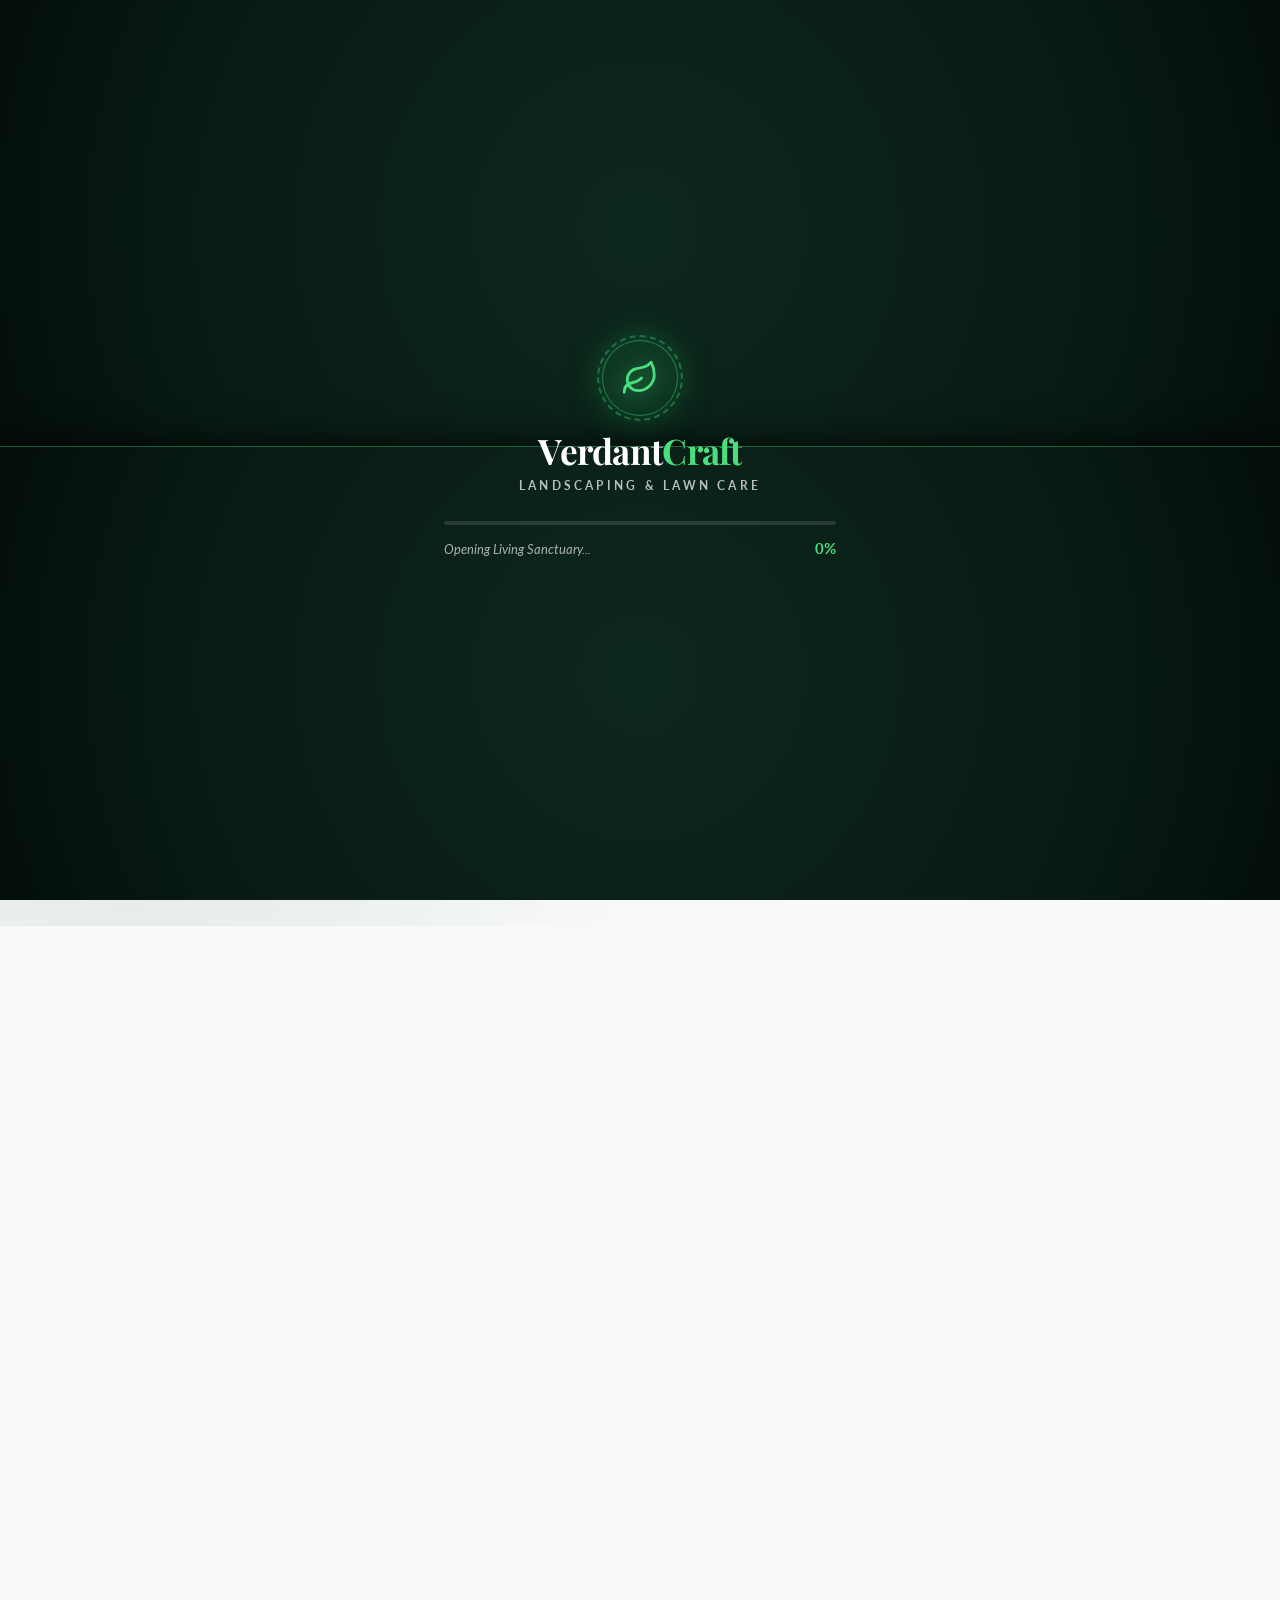
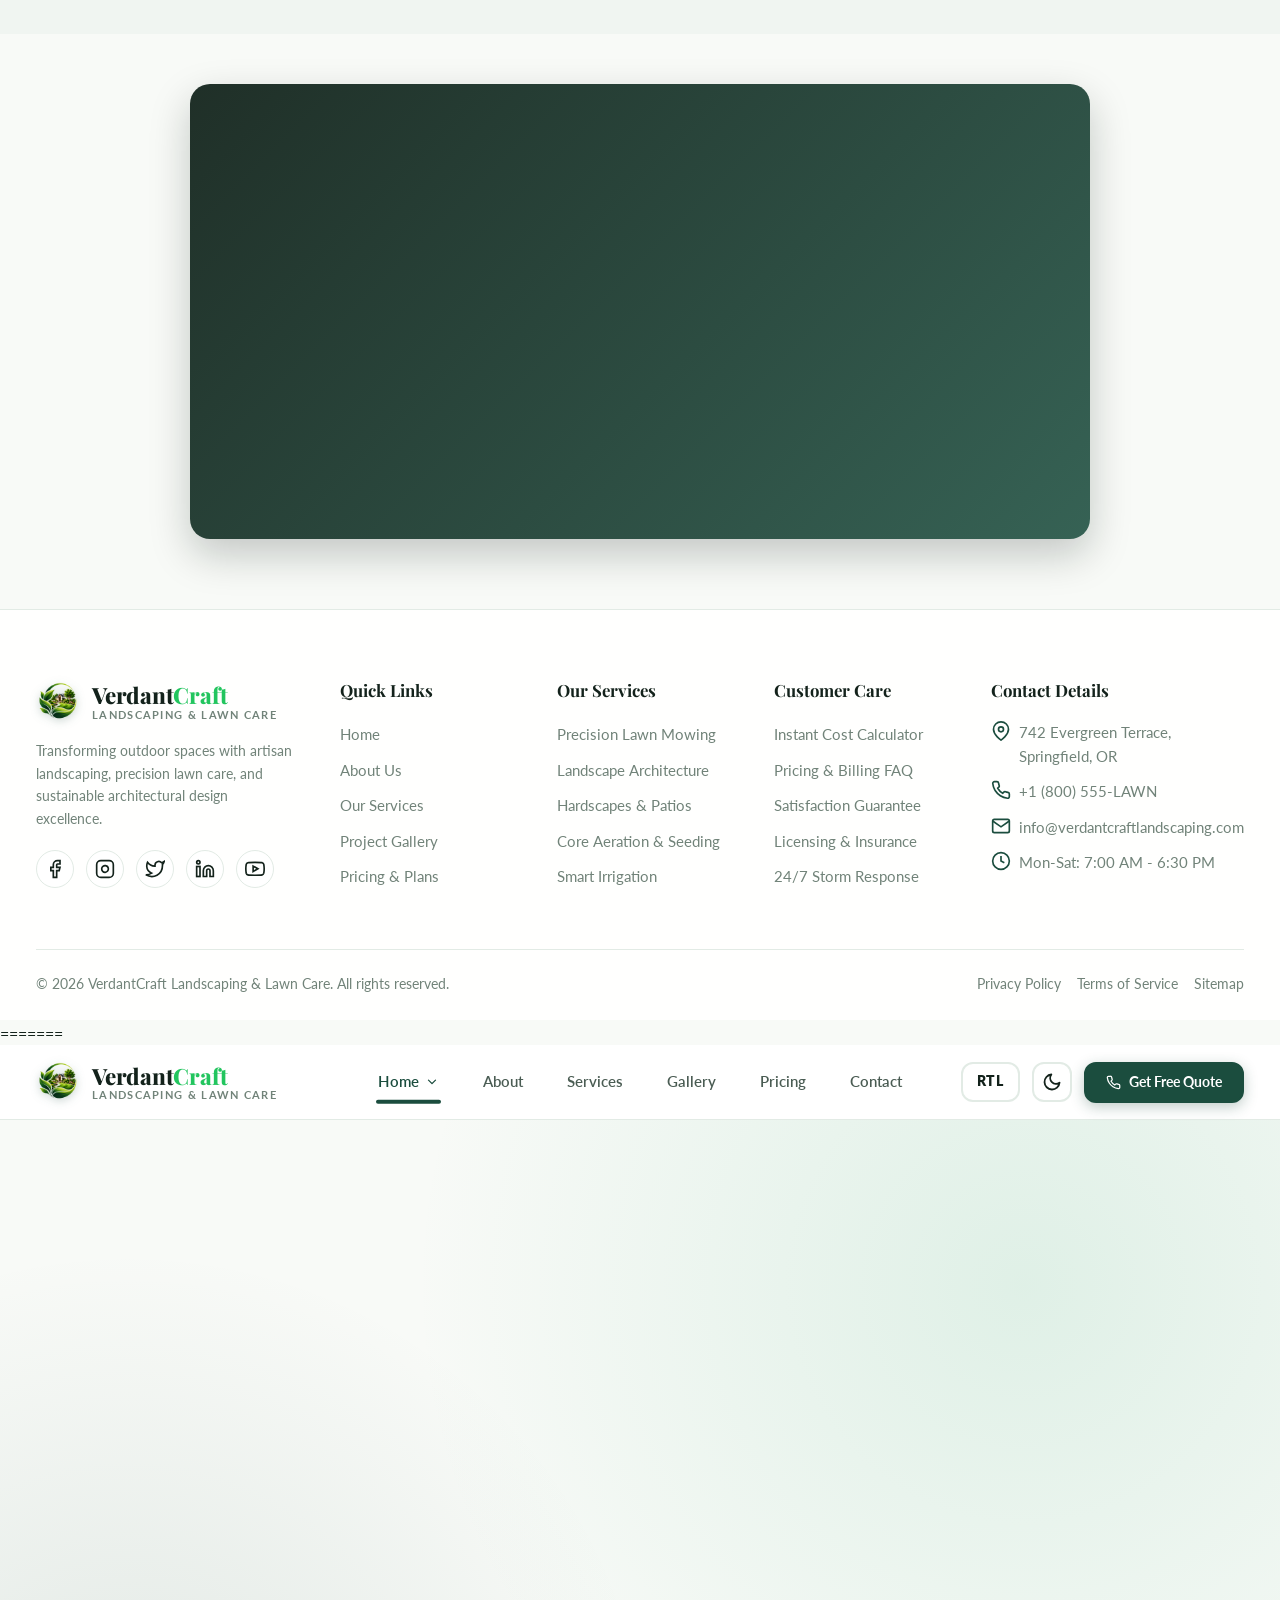
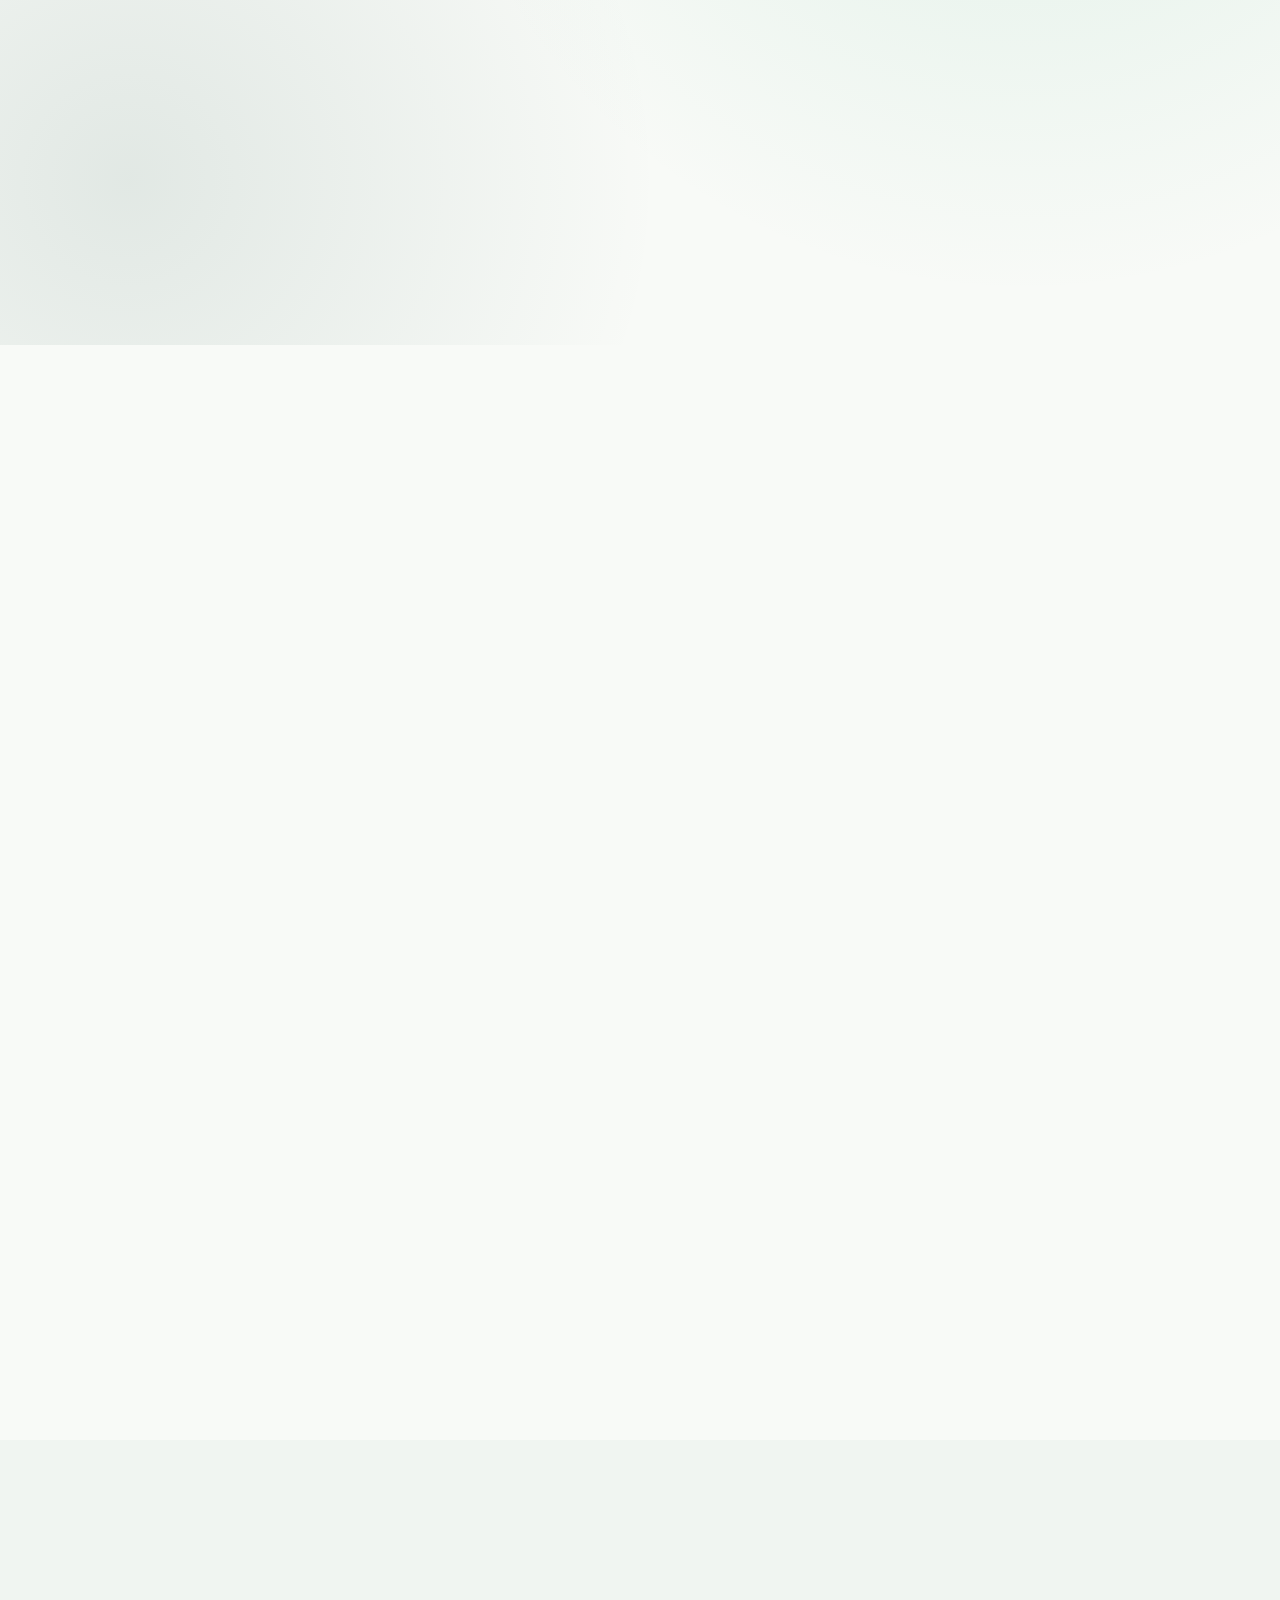
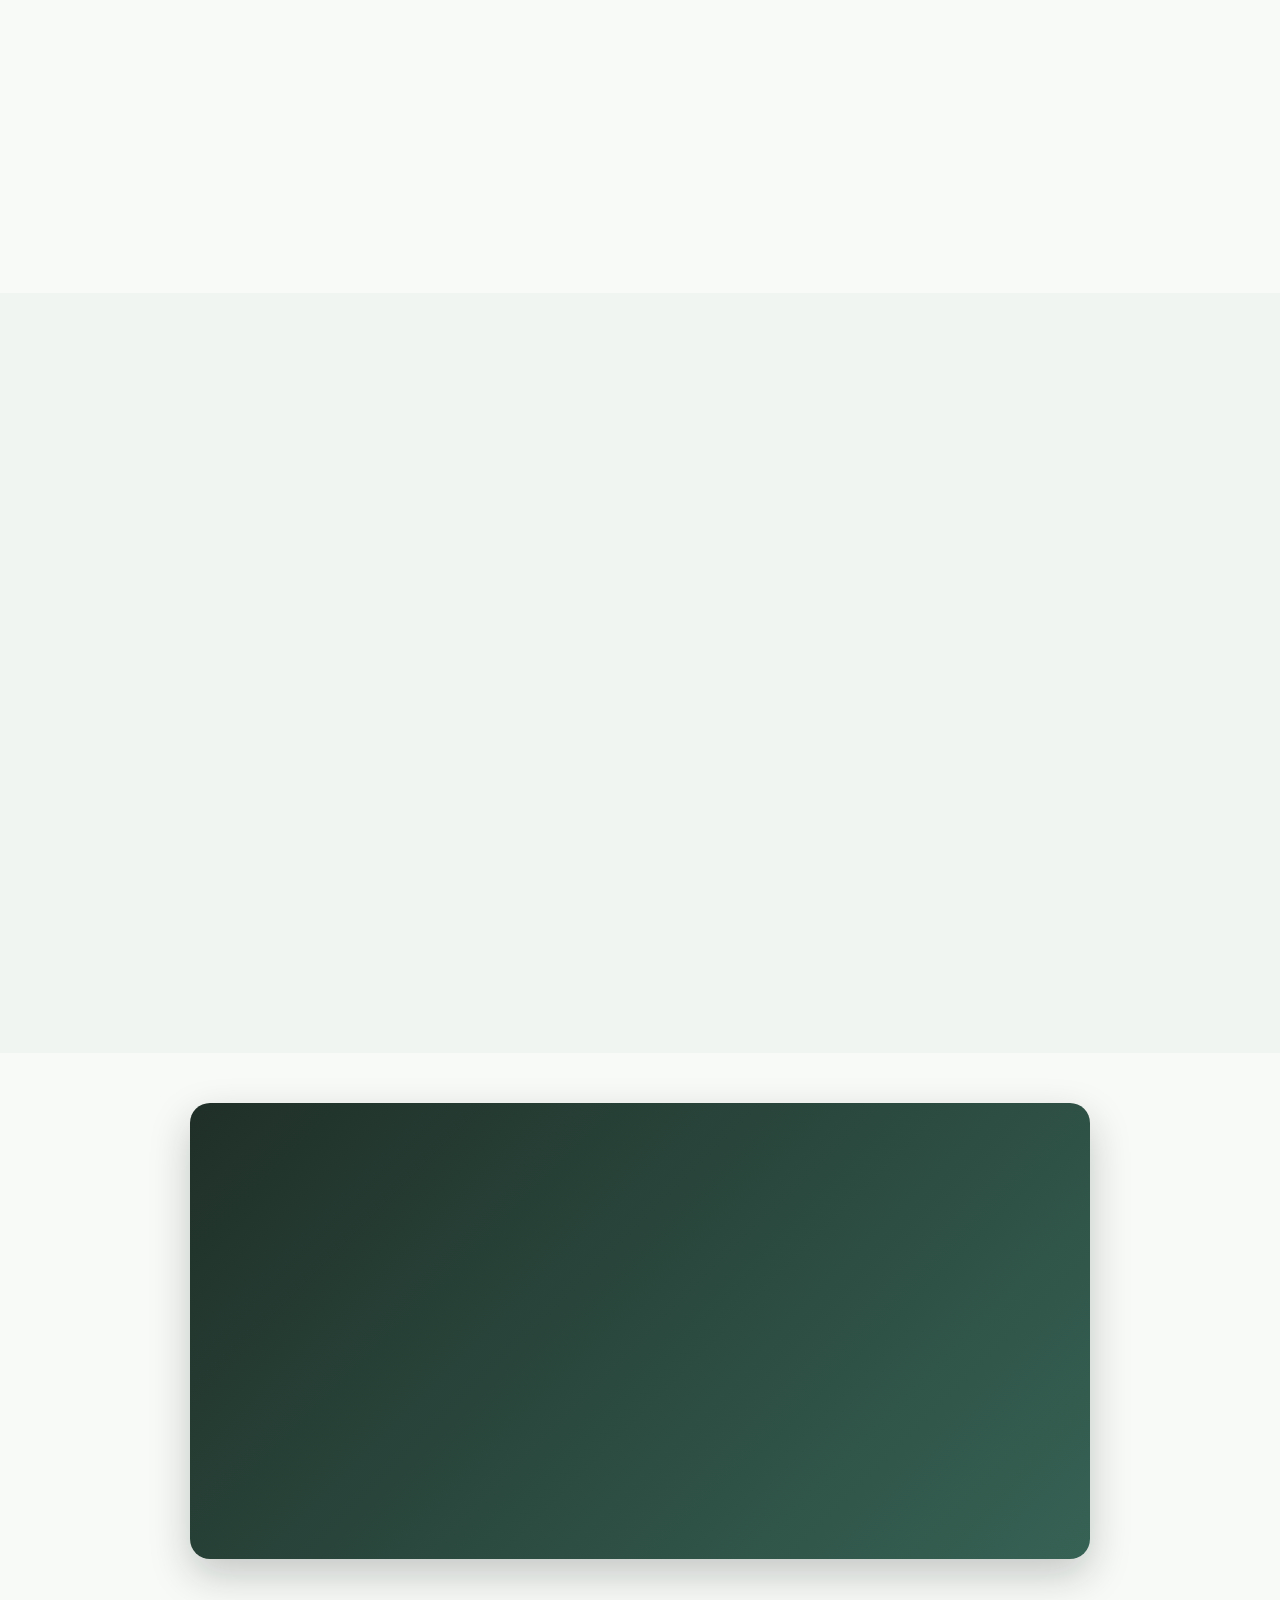
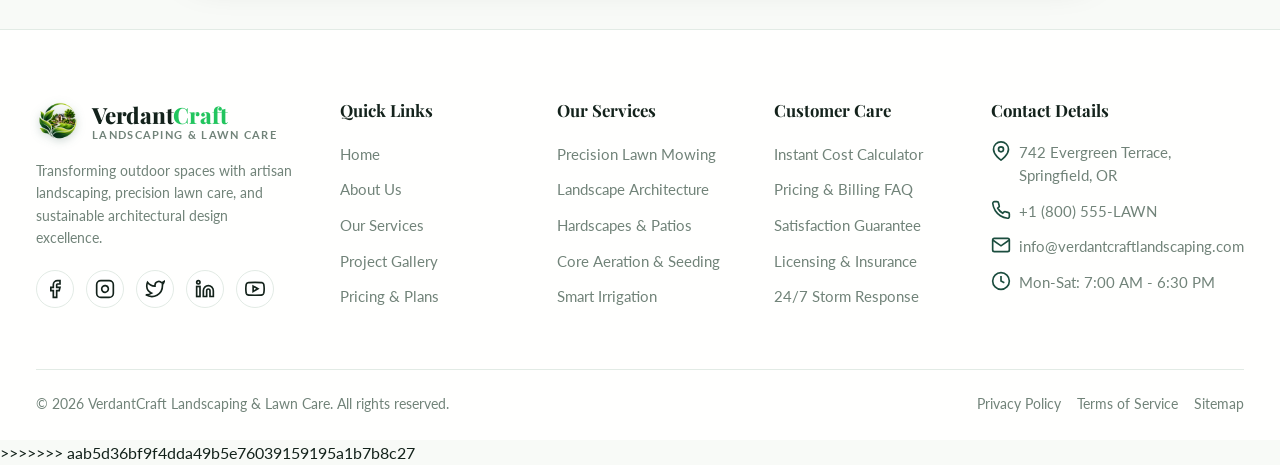
==== commit 5430a7ab: "Resolve merge conflicts and keep local website files" ====
--- a/index.html
+++ b/index.html
@@ -1,3 +1,4 @@
+<<<<<<< HEAD
 <!doctype html>
 <html lang="en" dir="ltr" data-theme="light">
 <head>
@@ -672,3 +673,681 @@
   </footer>
 </body>
 </html>
+=======
+﻿<!doctype html>
+<html lang="en" dir="ltr" data-theme="light">
+<head>
+  <meta charset="utf-8">
+  <meta name="viewport" content="width=device-width, initial-scale=1">
+  <title>VerdantCraft | Premium Garden Landscaping &amp; Lawn Care Service</title>
+  <meta name="description" content="Transform your outdoor space with VerdantCraft. Certified landscape architecture, precision lawn mowing, seasonal yard maintenance, and custom hardscaping.">
+  <meta name="color-scheme" content="light dark">
+
+  <link rel="icon" href="favicon.ico" sizes="any">
+  <link rel="icon" href="favicon.svg" type="image/svg+xml">
+  <link rel="icon" type="image/png" sizes="16x16" href="favicon-16x16.png">
+  <link rel="icon" type="image/png" sizes="32x32" href="favicon-32x32.png">
+  <link rel="icon" type="image/png" sizes="48x48" href="favicon-48x48.png">
+  <link rel="apple-touch-icon" href="apple-touch-icon.png">
+
+  <link rel="preconnect" href="https://fonts.googleapis.com">
+  <link rel="preconnect" href="https://fonts.gstatic.com" crossorigin>
+  <link href="https://fonts.googleapis.com/css2?family=Lato:ital,wght@0,300;0,400;0,700;0,900;1,300;1,400;1,700&family=Playfair+Display:ital,wght@0,500;0,600;0,700;0,800;1,400;1,600&display=swap" rel="stylesheet">
+
+  <link rel="stylesheet" href="bootstrap.min.css">
+  <link rel="stylesheet" href="theme.css">
+  <link rel="stylesheet" href="style.css">
+  <link rel="stylesheet" href="home.css">
+  <link rel="stylesheet" href="responsive.css">
+  <link rel="stylesheet" href="animations.css">
+
+  <script src="config.js"></script>
+  <script src="theme.js"></script>
+  <script src="validation.js" defer></script>
+  <script src="main.js" defer></script>
+</head>
+<body data-page="index.html" class="is-preloading">
+
+  <div id="page-preloader" class="page-preloader" aria-hidden="true">
+
+    <div class="preloader-curtain preloader-curtain-top"></div>
+
+    <div class="preloader-curtain preloader-curtain-bottom"></div>
+
+    <div class="preloader-center">
+      <div class="preloader-brand-box">
+        <div class="preloader-icon-glow">
+          <div class="preloader-glow-ring"></div>
+          <svg class="preloader-leaf-svg" viewBox="0 0 24 24" fill="none" stroke="currentColor" stroke-width="1.8" stroke-linecap="round" stroke-linejoin="round">
+            <path d="M11 20A7 7 0 0 1 9.8 6.1C15.5 5 17 4.48 19 2c1 2 2 4.18 2 8 0 5.5-4.78 10-10 10Z"/>
+            <path d="M2 21c0-3 1.85-5.36 5.08-6C9.5 14.52 12 13 13 12"/>
+          </svg>
+        </div>
+        <div class="preloader-title">Verdant<span>Craft</span></div>
+        <div class="preloader-subtitle">LANDSCAPING &amp; LAWN CARE</div>
+      </div>
+
+      <div class="preloader-bar-wrap">
+        <div class="preloader-bar-track">
+          <div class="preloader-bar-fill" id="preloader-bar-fill"></div>
+        </div>
+        <div class="preloader-status-meta">
+          <span class="preloader-quote">Opening Living Sanctuary...</span>
+          <span class="preloader-counter" id="preloader-counter">0%</span>
+        </div>
+      </div>
+    </div>
+  </div>
+
+  <script>
+    (function() {
+      var preloader = document.getElementById('page-preloader');
+      if (!preloader) return;
+      var barFill = document.getElementById('preloader-bar-fill');
+      var counter = document.getElementById('preloader-counter');
+
+      var startTime = performance.now();
+      var duration = 950; // Smooth fill duration in ms
+
+      function step(currentTime) {
+        var elapsed = currentTime - startTime;
+        var percent = Math.min(100, Math.floor((elapsed / duration) * 100));
+
+        if (barFill) barFill.style.width = percent + '%';
+        if (counter) counter.textContent = percent + '%';
+
+        if (percent < 100) {
+          requestAnimationFrame(step);
+        } else {
+          // Progress reached 100%
+          setTimeout(function() {
+            // Stage 1: Fade out center badge
+            preloader.classList.add('fade-content');
+
+            setTimeout(function() {
+              // Stage 2: Dramatic shutter split open
+              preloader.classList.add('open-shutter');
+              var hero = document.querySelector('.hero-section');
+              if (hero) hero.classList.add('hero-opening-reveal');
+
+              setTimeout(function() {
+                // Stage 3: Complete and cleanup
+                preloader.classList.add('is-finished');
+                document.body.classList.remove('is-preloading');
+              }, 920);
+            }, 260);
+          }, 140);
+        }
+      }
+
+      requestAnimationFrame(step);
+    })();
+  </script>
+
+  <a class="skip-link" href="#main">Skip to main content</a>
+
+  <header class="site-header">
+    <div class="container header-row">
+      <a class="brand" href="index.html" aria-label="VerdantCraft Home">
+        <div class="brand-logo-badge">
+          <img src="logo-light.png" alt="VerdantCraft Logo" class="brand-logo-img theme-logo-light">
+          <img src="logo-dark.png" alt="VerdantCraft Logo" class="brand-logo-img theme-logo-dark">
+        </div>
+        <div>
+          <span class="brand-name">Verdant<span>Craft</span></span>
+          <span class="brand-sub">LANDSCAPING &amp; LAWN CARE</span>
+        </div>
+      </a>
+
+      <nav class="site-nav" id="main-nav" aria-label="Main Navigation">
+        <div class="nav-item-dropdown">
+          <a href="index.html" class="nav-link nav-dropdown-toggle active" aria-haspopup="true" aria-expanded="false">
+            <span>Home</span>
+            <svg class="dropdown-chevron" viewBox="0 0 24 24" fill="none" stroke="currentColor" stroke-width="2.2" stroke-linecap="round" stroke-linejoin="round" aria-hidden="true"><polyline points="6 9 12 15 18 9"/></svg>
+          </a>
+          <div class="dropdown-menu-custom" role="menu">
+            <a href="index.html" class="dropdown-item-custom active" role="menuitem">
+              <span class="dropdown-item-title">Home 1</span>
+              <span class="dropdown-item-desc">Living Sanctuary (Residential)</span>
+            </a>
+            <a href="index-2.html" class="dropdown-item-custom" role="menuitem">
+              <span class="dropdown-item-title">Home 2</span>
+              <span class="dropdown-item-desc">Architectural Estates &amp; Commercial</span>
+            </a>
+          </div>
+        </div>
+        <a href="about.html" class="nav-link">About</a>
+        <a href="services.html" class="nav-link">Services</a>
+        <a href="gallery.html" class="nav-link">Gallery</a>
+        <a href="pricing.html" class="nav-link">Pricing</a>
+        <a href="contact.html" class="nav-link">Contact</a>
+      </nav>
+
+      <div class="header-actions">
+        <button type="button" class="dir-btn direction-control" title="Click to change to RTL" aria-label="Toggle text direction">
+          <span class="dir-text">RTL</span>
+        </button>
+
+        <button type="button" class="icon-btn theme-control" title="Switch theme" aria-label="Toggle dark mode">
+          <svg class="nav-icon" viewBox="0 0 24 24" fill="none" stroke="currentColor" stroke-width="1.8">
+            <circle cx="12" cy="12" r="4"/>
+          </svg>
+        </button>
+
+        <a href="contact.html#contact-form-section" class="btn btn-primary d-none d-sm-inline-flex">
+          <svg class="icon" viewBox="0 0 24 24" fill="none" stroke="currentColor" stroke-width="2">
+            <path d="M22 16.92v3a2 2 0 0 1-2.18 2 19.79 19.79 0 0 1-8.63-3.07 19.5 19.5 0 0 1-6-6 19.79 19.79 0 0 1-3.07-8.67A2 2 0 0 1 4.11 2h3a2 2 0 0 1 2 1.72 12.84 12.84 0 0 0 .7 2.81 2 2 0 0 1-.45 2.11L8.09 9.91a16 16 0 0 0 6 6l1.27-1.27a2 2 0 0 1 2.11-.45 12.84 12.84 0 0 0 2.81.7A2 2 0 0 1 22 16.92z"/></svg>
+          <span>Get Free Quote</span>
+        </a>
+
+        <button type="button" class="menu-toggle" aria-label="Toggle navigation menu" aria-expanded="false">
+          <svg class="nav-icon" viewBox="0 0 24 24" fill="none" stroke="currentColor" stroke-width="2.8" stroke-linecap="round"><line x1="3" y1="12" x2="21" y2="12"/><line x1="3" y1="6" x2="21" y2="6"/><line x1="3" y1="18" x2="21" y2="18"/></svg>
+        </button>
+      </div>
+    </div>
+  </header>
+
+  <main id="main">
+
+    <section class="hero-section" aria-label="Hero Introduction">
+      <div class="container hero-grid">
+        <div class="hero-content" data-reveal="left">
+          <span class="eyebrow">
+            <svg class="icon" viewBox="0 0 24 24" fill="none" stroke="currentColor" stroke-width="2"><path d="M12 2L2 7l10 5 10-5-10-5zM2 17l10 5 10-5M2 12l10 5 10-5"/></svg>
+            Eco-Friendly Lawn &amp; Landscape Architecture
+          </span>
+          <h1>Transform Your Yard Into a <span class="text-gradient">Living Sanctuary</span></h1>
+          <p class="lead">
+            From precision weekly mowing and smart irrigation to award-winning custom stone patios and seasonal cleanups. We bring healthy vibrance and timeless architectural elegance to your outdoor living spaces.
+          </p>
+
+          <div class="hero-cta-group">
+            <a href="book-now.html" class="btn btn-primary btn-lg">
+              <svg class="icon" viewBox="0 0 24 24" fill="none" stroke="currentColor" stroke-width="2"><polygon points="13 2 3 14 12 14 11 22 21 10 12 10 13 2"/></svg>
+              <span>Get Free Instant Estimate</span>
+            </a>
+            <a href="services.html" class="btn btn-secondary btn-lg">
+              <span>Explore All Services</span>
+              <svg class="icon" viewBox="0 0 24 24" fill="none" stroke="currentColor" stroke-width="2"><line x1="5" y1="12" x2="19" y2="12"/><polyline points="12 5 19 12 12 19"/></svg>
+            </a>
+          </div>
+
+          <div class="trust-badges">
+            <div class="trust-badge-item">
+              <div class="trust-badge-icon">
+                <svg class="icon" viewBox="0 0 24 24" fill="none" stroke="currentColor" stroke-width="2"><path d="M12 22s8-4 8-10V5l-8-3-8 3v7c0 6 8 10 8 10z"/></svg>
+              </div>
+              <div>
+                <strong>100% Licensed &amp; Insured</strong><br>
+                <span>Full property protection</span>
+              </div>
+            </div>
+            <div class="trust-badge-item">
+              <div class="trust-badge-icon">
+                <svg class="icon" viewBox="0 0 24 24" fill="none" stroke="currentColor" stroke-width="2"><path d="M22 11.08V12a10 10 0 1 1-5.93-9.14"/><polyline points="22 4 12 14.01 9 11.01"/></svg>
+              </div>
+              <div>
+                <strong>Satisfaction Guaranteed</strong><br>
+                <span>We re-service if not delighted</span>
+              </div>
+            </div>
+          </div>
+        </div>
+
+        <div class="hero-visual" data-reveal="right">
+          <div class="hero-image-wrap">
+            <img src="hero-patio-sanctuary.jpg" alt="Luxury modern outdoor patio living area with fire pit and manicured garden" loading="eager">
+          </div>
+
+          </div>
+        </div>
+      </div>
+    </section>
+
+    <section class="section" aria-label="Core Landscaping and Lawn Services">
+      <div class="container">
+        <div class="section-header" data-reveal>
+          <span class="eyebrow">Expert Solutions</span>
+          <h2 class="heading">Comprehensive Outdoor Care For Every Season</h2>
+          <p>
+            Whether your lawn needs routine precision edging, an irrigation overhaul, or a complete backyard design metamorphosis, our skilled arborists and landscapers have you covered.
+          </p>
+        </div>
+
+        <div class="services-grid">
+
+          <article class="service-card interactive-card" data-reveal>
+            <div class="service-card-image">
+              <span class="service-badge">Weekly / Bi-Weekly</span>
+              <img src="https://images.unsplash.com/photo-1557429287-b2e26467fc2b?auto=format&fit=crop&w=700&q=80" alt="Precision lawn mowing and sidewalk edging service">
+            </div>
+            <div class="service-card-body">
+              <div class="service-icon-wrap">
+                <svg class="icon-lg" viewBox="0 0 24 24" fill="none" stroke="currentColor" stroke-width="2"><path d="M3 3h18v18H3zM7 7h10M7 12h10M7 17h10"/></svg>
+              </div>
+              <h3>Precision Lawn Mowing &amp; Edging</h3>
+              <p>Sharp-blade mulching cuts, string trimming around obstacles, razor-crisp perimeter edging, and thorough surface blowoff.</p>
+              <ul class="service-features-list">
+                <li><svg viewBox="0 0 24 24" fill="none" stroke="currentColor" stroke-width="2.5"><polyline points="20 6 9 17 4 12"/></svg> Custom cut height tailored to your grass type</li>
+                <li><svg viewBox="0 0 24 24" fill="none" stroke="currentColor" stroke-width="2.5"><polyline points="20 6 9 17 4 12"/></svg> Driveway, patio, and curb debris clearance</li>
+                <li><svg viewBox="0 0 24 24" fill="none" stroke="currentColor" stroke-width="2.5"><polyline points="20 6 9 17 4 12"/></svg> Nutrient-rich organic clippings dispersal</li>
+              </ul>
+              <div class="service-card-footer">
+                <a href="book-now.html">Book Service <svg class="icon" viewBox="0 0 24 24" fill="none" stroke="currentColor" stroke-width="2"><polyline points="9 18 15 12 9 6"/></svg></a>
+                <span style="font-weight:700; color:var(--text-main);">From $45</span>
+              </div>
+            </div>
+          </article>
+
+          <article class="service-card interactive-card" data-reveal>
+            <div class="service-card-image">
+              <span class="service-badge">Custom Architecture</span>
+              <img src="https://images.unsplash.com/photo-1598902108854-10e335adac99?auto=format&fit=crop&w=700&q=80" alt="Luxury outdoor bluestone patio hardscaping with natural stone steps, seating wall, and fire hearth" loading="lazy">
+            </div>
+            <div class="service-card-body">
+              <div class="service-icon-wrap">
+                <svg class="icon-lg" viewBox="0 0 24 24" fill="none" stroke="currentColor" stroke-width="2"><path d="M3 21h18M5 21V7l8-4v18M13 9l6 3v9"/></svg>
+              </div>
+              <h3>Landscape Design &amp; Hardscaping</h3>
+              <p>Turn wasted outdoor square footage into luxury entertainment spaces with natural flagstone patios, retaining walls, and fire pits.</p>
+              <ul class="service-features-list">
+                <li><svg viewBox="0 0 24 24" fill="none" stroke="currentColor" stroke-width="2.5"><polyline points="20 6 9 17 4 12"/></svg> 3D photorealistic architectural renderings</li>
+                <li><svg viewBox="0 0 24 24" fill="none" stroke="currentColor" stroke-width="2.5"><polyline points="20 6 9 17 4 12"/></svg> Pavers, stone walkways, &amp; retaining walls</li>
+                <li><svg viewBox="0 0 24 24" fill="none" stroke="currentColor" stroke-width="2.5"><polyline points="20 6 9 17 4 12"/></svg> Low-voltage ambient landscape illumination</li>
+              </ul>
+              <div class="service-card-footer">
+                <a href="book-now.html">Free Consultation <svg class="icon" viewBox="0 0 24 24" fill="none" stroke="currentColor" stroke-width="2"><polyline points="9 18 15 12 9 6"/></svg></a>
+                <span style="font-weight:700; color:var(--text-main);">Custom Quote</span>
+              </div>
+            </div>
+          </article>
+
+          <article class="service-card interactive-card" data-reveal>
+            <div class="service-card-image">
+              <span class="service-badge">Water Conservation</span>
+              <img src="https://images.unsplash.com/photo-1780098847544-eb3867cc0e1c?auto=format&fit=crop&w=700&q=80" alt="Smart automated pop-up lawn sprinkler system watering lush green turf in warm sunlight" loading="lazy">
+            </div>
+            <div class="service-card-body">
+              <div class="service-icon-wrap">
+                <svg class="icon-lg" viewBox="0 0 24 24" fill="none" stroke="currentColor" stroke-width="2"><path d="M12 2.69l5.66 5.66a8 8 0 1 1-11.31 0z"/></svg>
+              </div>
+              <h3>Smart Irrigation &amp; Drainage </h3>
+              <p>Save up to 40% on municipal water bills with weather-sensing smart controllers, precision micro-drip lines, and French drains.</p>
+              <ul class="service-features-list">
+                <li><svg viewBox="0 0 24 24" fill="none" stroke="currentColor" stroke-width="2.5"><polyline points="20 6 9 17 4 12"/></svg> Smart Wi-Fi weather-adjusting controllers</li>
+                <li><svg viewBox="0 0 24 24" fill="none" stroke="currentColor" stroke-width="2.5"><polyline points="20 6 9 17 4 12"/></svg> Spring startup &amp; winter freeze blowouts</li>
+                <li><svg viewBox="0 0 24 24" fill="none" stroke="currentColor" stroke-width="2.5"><polyline points="20 6 9 17 4 12"/></svg> Underground leak detection &amp; head repairs</li>
+              </ul>
+              <div class="service-card-footer">
+                <a href="book-now.html">Schedule Audit <svg class="icon" viewBox="0 0 24 24" fill="none" stroke="currentColor" stroke-width="2"><polyline points="9 18 15 12 9 6"/></svg></a>
+                <span style="font-weight:700; color:var(--text-main);">From $89</span>
+              </div>
+            </div>
+          </article>
+        </div>
+
+      </div>
+    </section>
+
+    <section class="section section-muted" aria-label="Recent Project Showcase">
+      <div class="container">
+        <div class="showcase-split-grid">
+
+          <div class="showcase-split-content" data-reveal="left">
+            <span class="eyebrow">Real Transformations</span>
+            <h2 class="heading">Featured Residential Landscape Makeovers</h2>
+            <p class="lead">
+              Take an architectural tour through our recent hardscape, sod, and garden living projects completed across the region.
+            </p>
+
+            <ul class="showcase-feature-list">
+              <li class="showcase-feature-item">
+                <div class="showcase-feature-icon">
+                  <svg class="icon" viewBox="0 0 24 24" fill="none" stroke="currentColor" stroke-width="2.5"><polyline points="20 6 9 17 4 12"/></svg>
+                </div>
+                <div class="showcase-feature-text">
+                  <strong>Master Hardscape Architecture &amp; Patios</strong>
+                  <span>Hand-cut Pennsylvania flagstone paving, cantilevered cedar pergolas, and natural limestone retaining walls.</span>
+                </div>
+              </li>
+              <li class="showcase-feature-item">
+              </li>
+              <li class="showcase-feature-item">
+                <div class="showcase-feature-icon">
+                  <svg class="icon" viewBox="0 0 24 24" fill="none" stroke="currentColor" stroke-width="2.5"><polyline points="20 6 9 17 4 12"/></svg>
+                </div>
+                <div class="showcase-feature-text">
+                  <strong>Smart Weather-Telemetry Irrigation</strong>
+                  <span>Wi-Fi smart satellite controllers that reduce water waste by up to 40% with automated rain delay shutoffs.</span>
+                </div>
+              </li>
+            </ul>
+
+            <div class="showcase-actions">
+              <a href="book-now.html" class="btn btn-primary btn-sm">
+                <span>Request Custom Project Estimate</span>
+                <svg class="icon" viewBox="0 0 24 24" fill="none" stroke="currentColor" stroke-width="2"><line x1="5" y1="12" x2="19" y2="12"/><polyline points="12 5 19 12 12 19"/></svg>
+              </a>
+              <a href="gallery.html" class="btn btn-secondary btn-sm">
+                <span>View Full Gallery</span>
+                <svg class="icon" viewBox="0 0 24 24" fill="none" stroke="currentColor" stroke-width="2"><polyline points="9 18 15 12 9 6"/></svg>
+              </a>
+            </div>
+          </div>
+
+          <div class="showcase-split-visual" data-reveal="right">
+            <div class="showcase-img-frame">
+              <img src="https://images.unsplash.com/photo-1600585154340-be6161a56a0c?auto=format&fit=crop&w=1200&q=80" alt="Completed residential landscape makeover featuring covered outdoor patio terrace, manicured green turf, and garden walkway" loading="lazy">
+              <div class="showcase-floating-badge">
+                <div class="showcase-badge-icon">
+                  <svg class="icon" viewBox="0 0 24 24" fill="none" stroke="currentColor" stroke-width="2.5"><polygon points="12 2 15.09 8.26 22 9.27 17 14.14 18.18 21.02 12 17.77 5.82 21.02 7 14.14 2 9.27 8.91 8.26 12 2"/></svg>
+                </div>
+                <div>
+                  <div class="showcase-badge-title">250+ Makeovers</div>
+                  <div class="showcase-badge-sub">Award-Winning Residential Quality</div>
+                </div>
+              </div>
+            </div>
+          </div>
+        </div>
+      </div>
+    </section>
+
+    <section class="section" aria-label="Eco-Smart Equipment & Sustainability">
+      <div class="container">
+        <div class="section-header text-center" data-reveal>
+          <span class="eyebrow">Eco-Smart Standards</span>
+          <h2>Quiet, Clean &amp; 100% Carbon-Conscious Equipment</h2>
+          <p class="lead">We believe exceptional landscaping shouldn't come at the cost of neighborhood peace or air quality. That is why we invest in commercial electric equipment.</p>
+        </div>
+
+        <div class="eco-showcase-stack">
+
+          <div class="eco-horizontal-card" data-reveal>
+            <div class="eco-card-media">
+              <span class="eco-card-badge">
+                <svg class="icon" viewBox="0 0 24 24" fill="none" stroke="currentColor" stroke-width="2.5"><path d="M13 2L3 14h9l-1 8 10-12h-9l1-8z"/></svg>
+                <span>68 dB Whisper Quiet</span>
+              </span>
+              <img src="commercial-mowers-fleet.jpg" alt="Fleet of commercial precision mowers on manicured green lawn" loading="lazy">
+            </div>
+            <div class="eco-card-body">
+              <span class="eco-card-tag">
+                <svg class="icon" style="width:13px;height:13px;" viewBox="0 0 24 24" fill="none" stroke="currentColor" stroke-width="2"><circle cx="12" cy="12" r="10"/><polyline points="12 6 12 12 16 14"/></svg>
+                All-Electric Commercial Fleet
+              </span>
+              <h3 class="eco-card-title">Whisper-Quiet Commercial Electric Mowers</h3>
+              <p class="eco-card-desc">
+                Operating at under 68 decibels, our electric commercial mowers allow you to sleep in or work from home undisturbed. Zero gasoline exhaust fumes drifting through open windows and neighborhood streets.
+              </p>
+              <div class="eco-card-pills">
+                <span class="eco-pill">
+                  <svg class="icon" viewBox="0 0 24 24" fill="none" stroke="currentColor" stroke-width="2.5"><polyline points="20 6 9 17 4 12"/></svg>
+                  Zero Carbon Emissions
+                </span>
+                <span class="eco-pill">
+                  <svg class="icon" viewBox="0 0 24 24" fill="none" stroke="currentColor" stroke-width="2.5"><polyline points="20 6 9 17 4 12"/></svg>
+                  70% Noise Reduction
+                </span>
+                <span class="eco-pill">
+                  <svg class="icon" viewBox="0 0 24 24" fill="none" stroke="currentColor" stroke-width="2.5"><polyline points="20 6 9 17 4 12"/></svg>
+                  Low-Vibration Cut
+                </span>
+              </div>
+            </div>
+          </div>
+
+          <div class="eco-horizontal-card reverse" data-reveal>
+            <div class="eco-card-media">
+              <span class="eco-card-badge">
+                <svg class="icon" viewBox="0 0 24 24" fill="none" stroke="currentColor" stroke-width="2.5"><path d="M12 2.69l5.66 5.66a8 8 0 1 1-11.31 0z"/></svg>
+                <span>NOAA Satellite Synced</span>
+              </span>
+              <img src="https://images.unsplash.com/photo-1509316975850-ff9c5deb0cd9?auto=format&fit=crop&w=700&q=80" alt="Precision smart water management system and rain sensors" loading="lazy">
+            </div>
+            <div class="eco-card-body">
+              <span class="eco-card-tag">
+                <svg class="icon" style="width:13px;height:13px;" viewBox="0 0 24 24" fill="none" stroke="currentColor" stroke-width="2"><circle cx="12" cy="12" r="10"/><polyline points="12 6 12 12 16 14"/></svg>
+                Intelligent Water Conservation
+              </span>
+              <h3 class="eco-card-title">Weather-Predictive Irrigation Telemetry</h3>
+              <p class="eco-card-desc">
+                Smart controllers sync with NOAA weather satellites to suspend watering cycles before, during, and after rainstorms, eliminating municipal water waste. They automatically adjust irrigation schedules based on real-time weather conditions and rainfall forecasts.
+              </p>
+              <div class="eco-card-pills">
+                <span class="eco-pill">
+                  <svg class="icon" viewBox="0 0 24 24" fill="none" stroke="currentColor" stroke-width="2.5"><polyline points="20 6 9 17 4 12"/></svg>
+                  Save Up to 40% Water
+                </span>
+                <span class="eco-pill">
+                  <svg class="icon" viewBox="0 0 24 24" fill="none" stroke="currentColor" stroke-width="2.5"><polyline points="20 6 9 17 4 12"/></svg>
+                  Evapotranspiration Sensors
+                </span>
+                <span class="eco-pill">
+                  <svg class="icon" viewBox="0 0 24 24" fill="none" stroke="currentColor" stroke-width="2.5"><polyline points="20 6 9 17 4 12"/></svg>
+                  Smart Wi-Fi Control
+                </span>
+              </div>
+            </div>
+          </div>
+
+          <div class="eco-horizontal-card" data-reveal>
+            <div class="eco-card-media">
+              <span class="eco-card-badge">
+                <svg class="icon" viewBox="0 0 24 24" fill="none" stroke="currentColor" stroke-width="2.5"><path d="M22 11.08V12a10 10 0 1 1-5.93-9.14"/><polyline points="22 4 12 14.01 9 11.01"/></svg>
+                <span>100% Pet &amp; Child Safe</span>
+              </span>
+              <img src="https://images.unsplash.com/photo-1416879595882-3373a0480b5b?auto=format&fit=crop&w=700&q=80" alt="Pet and child playing safely on organic treated lawn" loading="lazy">
+            </div>
+            <div class="eco-card-body">
+              <span class="eco-card-tag">
+                <svg class="icon" style="width:13px;height:13px;" viewBox="0 0 24 24" fill="none" stroke="currentColor" stroke-width="2"><circle cx="12" cy="12" r="10"/><polyline points="12 6 12 12 16 14"/></svg>
+                Living Soil Microbiome
+              </span>
+              <h3 class="eco-card-title">100% Organic &amp; Pet-Safe Turf Nutrients</h3>
+              <p class="eco-card-desc">
+Cold-pressed ocean kelp, humic acid, and compost teas feed beneficial underground soil microbes. Children and pets can play safely immediately following treatment with zero chemical residues, while supporting stronger roots,and naturally greener lawns. </p>
+              <div class="eco-card-pills">
+                <span class="eco-pill">
+                  <svg class="icon" viewBox="0 0 24 24" fill="none" stroke="currentColor" stroke-width="2.5"><polyline points="20 6 9 17 4 12"/></svg>
+                  Safe for Paws &amp; Pollinators
+                </span>
+                <span class="eco-pill">
+                  <svg class="icon" viewBox="0 0 24 24" fill="none" stroke="currentColor" stroke-width="2.5"><polyline points="20 6 9 17 4 12"/></svg>
+                  Deep Root Multiplication
+                </span>
+                <span class="eco-pill">
+                  <svg class="icon" viewBox="0 0 24 24" fill="none" stroke="currentColor" stroke-width="2.5"><polyline points="20 6 9 17 4 12"/></svg>
+                  Zero Synthetic Runoff
+                </span>
+              </div>
+            </div>
+          </div>
+        </div>
+      </div>
+    </section>
+
+    <section class="section section-muted" aria-label="Customer Reviews">
+      <div class="container">
+        <div class="section-header text-center" data-reveal>
+          <span class="eyebrow">Happy Homeowners</span>
+          <h2>Loved by Neighbors Across the Community</h2>
+          <p class="lead">Read real experiences from homeowners who trusted VerdantCraft to revitalize their grounds.</p>
+        </div>
+
+        <div class="reviews-grid">
+
+          <div class="review-card" data-reveal>
+            <div class="star-rating">
+              <svg viewBox="0 0 24 24"><polygon points="12 2 15.09 8.26 22 9.27 17 14.14 18.18 21.02 12 17.77 5.82 21.02 7 14.14 2 9.27 8.91 8.26 12 2"/></svg>
+              <svg viewBox="0 0 24 24"><polygon points="12 2 15.09 8.26 22 9.27 17 14.14 18.18 21.02 12 17.77 5.82 21.02 7 14.14 2 9.27 8.91 8.26 12 2"/></svg>
+              <svg viewBox="0 0 24 24"><polygon points="12 2 15.09 8.26 22 9.27 17 14.14 18.18 21.02 12 17.77 5.82 21.02 7 14.14 2 9.27 8.91 8.26 12 2"/></svg>
+              <svg viewBox="0 0 24 24"><polygon points="12 2 15.09 8.26 22 9.27 17 14.14 18.18 21.02 12 17.77 5.82 21.02 7 14.14 2 9.27 8.91 8.26 12 2"/></svg>
+              <svg viewBox="0 0 24 24"><polygon points="12 2 15.09 8.26 22 9.27 17 14.14 18.18 21.02 12 17.77 5.82 21.02 7 14.14 2 9.27 8.91 8.26 12 2"/></svg>
+            </div>
+            <p class="review-text">"VerdantCraft completely revamped our backyard with a natural stone patio and lush new sod. Their crew showed up at 7:30 sharp every morning, kept the property clean, and finished ahead of schedule."</p>
+            <div class="review-author">
+              <img class="review-avatar" src="https://images.unsplash.com/photo-1507003211169-0a1dd7228f2d?auto=format&fit=crop&w=150&q=80" alt="Marcus Reynolds">
+              <div class="review-info">
+                <h4>Marcus Reynolds</h4>
+                <p>Highland Hills &bull; Full Landscape &amp; Patio</p>
+              </div>
+            </div>
+          </div>
+
+          <div class="review-card" data-reveal>
+            <div class="star-rating">
+              <svg viewBox="0 0 24 24"><polygon points="12 2 15.09 8.26 22 9.27 17 14.14 18.18 21.02 12 17.77 5.82 21.02 7 14.14 2 9.27 8.91 8.26 12 2"/></svg>
+              <svg viewBox="0 0 24 24"><polygon points="12 2 15.09 8.26 22 9.27 17 14.14 18.18 21.02 12 17.77 5.82 21.02 7 14.14 2 9.27 8.91 8.26 12 2"/></svg>
+              <svg viewBox="0 0 24 24"><polygon points="12 2 15.09 8.26 22 9.27 17 14.14 18.18 21.02 12 17.77 5.82 21.02 7 14.14 2 9.27 8.91 8.26 12 2"/></svg>
+              <svg viewBox="0 0 24 24"><polygon points="12 2 15.09 8.26 22 9.27 17 14.14 18.18 21.02 12 17.77 5.82 21.02 7 14.14 2 9.27 8.91 8.26 12 2"/></svg>
+              <svg viewBox="0 0 24 24"><polygon points="12 2 15.09 8.26 22 9.27 17 14.14 18.18 21.02 12 17.77 5.82 21.02 7 14.14 2 9.27 8.91 8.26 12 2"/></svg>
+            </div>
+            <p class="review-text">"Our lawn was overtaken by crabgrass and dandelion. Within two cycles of their organic fertilization and aeration plan, it looks like a championship fairway. Highly recommended!"</p>
+            <div class="review-author">
+              <img class="review-avatar" src="https://images.unsplash.com/photo-1534528741775-53994a69daeb?auto=format&fit=crop&w=150&q=80" alt="Sarah Jenkins-Lin">
+              <div class="review-info">
+                <h4>Sarah Jenkins-Lin</h4>
+                <p>Oakwood Estates &bull; Weekly Lawn Care</p>
+              </div>
+            </div>
+          </div>
+
+          <div class="review-card" data-reveal>
+            <div class="star-rating">
+              <svg viewBox="0 0 24 24"><polygon points="12 2 15.09 8.26 22 9.27 17 14.14 18.18 21.02 12 17.77 5.82 21.02 7 14.14 2 9.27 8.91 8.26 12 2"/></svg>
+              <svg viewBox="0 0 24 24"><polygon points="12 2 15.09 8.26 22 9.27 17 14.14 18.18 21.02 12 17.77 5.82 21.02 7 14.14 2 9.27 8.91 8.26 12 2"/></svg>
+              <svg viewBox="0 0 24 24"><polygon points="12 2 15.09 8.26 22 9.27 17 14.14 18.18 21.02 12 17.77 5.82 21.02 7 14.14 2 9.27 8.91 8.26 12 2"/></svg>
+              <svg viewBox="0 0 24 24"><polygon points="12 2 15.09 8.26 22 9.27 17 14.14 18.18 21.02 12 17.77 5.82 21.02 7 14.14 2 9.27 8.91 8.26 12 2"/></svg>
+              <svg viewBox="0 0 24 24"><polygon points="12 2 15.09 8.26 22 9.27 17 14.14 18.18 21.02 12 17.77 5.82 21.02 7 14.14 2 9.27 8.91 8.26 12 2"/></svg>
+            </div>
+            <p class="review-text">"The online booking and cost estimator was so simple to use. No pushy salesmen, just honest transparent pricing relaxing space with exceptional and delivered outstanding results. Best service in town."</p>
+            <div class="review-author">
+              <img class="review-avatar" src="https://images.unsplash.com/photo-1500648767791-00dcc994a43e?auto=format&fit=crop&w=150&q=80" alt="David Thompson">
+              <div class="review-info">
+                <h4>David Thompson</h4>
+                <p>Riverdale Valley &bull; Seasonal Maintenance</p>
+              </div>
+            </div>
+          </div>
+        </div>
+      </div>
+    </section>
+
+    <section class="cta-banner-lush" style="background-image: url('https://images.unsplash.com/photo-1600585152220-90363fe7e115?auto=format&fit=crop&w=1600&q=80');">
+      <div class="container text-center" data-reveal>
+        <span class="eyebrow" style="background: rgba(255,255,255,0.18); color: #86efac;">Ready for a greener yard?</span>
+        <h2 style="color:#ffffff; margin: 20px 0 16px;">Schedule Your Free Property Assessment Today</h2>
+        <p class="lead" style="color: #d1fae5; max-width:650px; margin: 0 auto 32px;">
+          Join hundreds of delighted homeowners enjoying lush, vibrant green yards without lifting a finger. Free quotes, zero hassle.
+        </p>
+        <div class="d-flex justify-content-center flex-wrap gap-3">
+          <a href="book-now.html" class="btn btn-primary btn-lg">
+            <svg class="icon" viewBox="0 0 24 24" fill="none" stroke="currentColor" stroke-width="2"><rect x="3" y="4" width="18" height="18" rx="2" ry="2"/><line x1="16" y1="2" x2="16" y2="6"/><line x1="8" y1="2" x2="8" y2="6"/><line x1="3" y1="10" x2="21" y2="10"/></svg>
+            <span>Book Instant Estimate</span>
+          </a>
+          <a href="contact.html" class="btn btn-secondary btn-lg">
+            <svg class="icon" viewBox="0 0 24 24" fill="none" stroke="currentColor" stroke-width="2"><path d="M22 16.92v3a2 2 0 0 1-2.18 2 19.79 19.79 0 0 1-8.63-3.07 19.5 19.5 0 0 1-6-6 19.79 19.79 0 0 1-3.07-8.67A2 2 0 0 1 4.11 2h3a2 2 0 0 1 2 1.72 12.84 12.84 0 0 0 .7 2.81 2 2 0 0 1-.45 2.11L8.09 9.91a16 16 0 0 0 6 6l1.27-1.27a2 2 0 0 1 2.11-.45 12.84 12.84 0 0 0 2.81.7A2 2 0 0 1 22 16.92z"/></svg>
+            <span>Call +1 (800) 555-LAWN</span>
+          </a>
+        </div>
+      </div>
+    </section>
+  </main>
+
+  <footer class="site-footer">
+    <div class="container">
+      <div class="footer-grid">
+        <div class="footer-about">
+          <a class="brand" href="index.html" style="margin-bottom: 16px;" aria-label="VerdantCraft Home">
+            <div class="brand-logo-badge">
+              <img src="logo-light.png" alt="VerdantCraft Logo" class="brand-logo-img theme-logo-light">
+              <img src="logo-dark.png" alt="VerdantCraft Logo" class="brand-logo-img theme-logo-dark">
+            </div>
+            <div>
+              <span class="brand-name">Verdant<span>Craft</span></span>
+              <span class="brand-sub">LANDSCAPING &amp; LAWN CARE</span>
+            </div>
+          </a>
+          <p>Transforming outdoor spaces with artisan landscaping, precision lawn care, and sustainable architectural design excellence.</p>
+          <div style="margin: 16px 0;">
+
+          </div>
+          <div class="footer-social-links">
+            <a href="https://facebook.com" aria-label="Facebook"><svg class="icon" viewBox="0 0 24 24" fill="none" stroke="currentColor" stroke-width="2"><path d="M18 2h-3a5 5 0 0 0-5 5v3H7v4h3v8h4v-8h3l1-4h-4V7a1 1 0 0 1 1-1h3z"/></svg></a>
+            <a href="https://instagram.com" aria-label="Instagram"><svg class="icon" viewBox="0 0 24 24" fill="none" stroke="currentColor" stroke-width="2"><rect x="2" y="2" width="20" height="20" rx="5" ry="5"/><path d="M16 11.37A4 4 0 1 1 12.63 8 4 4 0 0 1 16 11.37z"/><line x1="17.5" y1="6.5" x2="17.51" y2="6.5"/></svg></a>
+            <a href="https://x.com" aria-label="X (Twitter)"><svg class="icon" viewBox="0 0 24 24" fill="none" stroke="currentColor" stroke-width="2"><path d="M23 3a10.9 10.9 0 0 1-3.14 1.53 4.48 4.48 0 0 0-7.86 3v1A10.66 10.66 0 0 1 3 4s-4 9 5 13a11.64 11.64 0 0 1-7 2c9 5 20 0 20-11.5a4.5 4.5 0 0 0-.08-.83A7.72 7.72 0 0 0 23 3z"/></svg></a>
+            <a href="https://linkedin.com" aria-label="LinkedIn"><svg class="icon" viewBox="0 0 24 24" fill="none" stroke="currentColor" stroke-width="2"><path d="M16 8a6 6 0 0 1 6 6v7h-4v-7a2 2 0 0 0-2-2 2 2 0 0 0-2 2v7h-4v-7a6 6 0 0 1 6-6z"/><rect x="2" y="9" width="4" height="12"/><circle cx="4" cy="4" r="2"/></svg></a>
+            <a href="https://youtube.com" aria-label="YouTube"><svg class="icon" viewBox="0 0 24 24" fill="none" stroke="currentColor" stroke-width="2"><path d="M22.54 6.42a2.78 2.78 0 0 0-1.94-2C18.88 4 12 4 12 4s-6.88 0-8.6.46a2.78 2.78 0 0 0-1.94 2A29 29 0 0 0 1 11.75a29 29 0 0 0 .46 5.33A2.78 2.78 0 0 0 3.4 19c1.72.46 8.6.46 8.6.46s6.88 0 8.6-.46a2.78 2.78 0 0 0 1.94-2 29 29 0 0 0 .46-5.25 29 29 0 0 0-.46-5.33z"/><polygon points="9.75 15.02 15.5 11.75 9.75 8.48 9.75 15.02"/></svg></a>
+          </div>
+        </div>
+
+        <div class="footer-col">
+          <h4>Quick Links</h4>
+          <ul class="footer-links">
+            <li><a href="index.html">Home</a></li>
+            <li><a href="about.html">About Us</a></li>
+            <li><a href="services.html">Our Services</a></li>
+            <li><a href="gallery.html">Project Gallery</a></li>
+            <li><a href="pricing.html">Pricing &amp; Plans</a></li>
+          </ul>
+        </div>
+
+        <div class="footer-col">
+          <h4>Our Services</h4>
+          <ul class="footer-links">
+            <li><a href="service-detail.html?service=mowing">Precision Lawn Mowing</a></li>
+            <li><a href="service-detail.html?service=design">Landscape Architecture</a></li>
+            <li><a href="service-detail.html?service=hardscapes">Hardscapes &amp; Patios</a></li>
+            <li><a href="service-detail.html?service=aeration">Core Aeration &amp; Seeding</a></li>
+            <li><a href="service-detail.html?service=irrigation">Smart Irrigation</a></li>
+          </ul>
+        </div>
+
+        <div class="footer-col">
+          <h4>Customer Care</h4>
+          <ul class="footer-links">
+            <li><a href="pricing.html#calculator">Instant Cost Calculator</a></li>
+            <li><a href="pricing.html#faq">Pricing &amp; Billing FAQ</a></li>
+            <li><a href="about.html#values">Satisfaction Guarantee</a></li>
+            <li><a href="about.html#accreditations">Licensing &amp; Insurance</a></li>
+            <li><a href="contact.html#emergency">24/7 Storm Response</a></li>
+          </ul>
+        </div>
+
+        <div class="footer-col">
+          <h4>Contact Details</h4>
+          <ul class="footer-links footer-contact-list">
+            <li style="display:flex; gap:8px; margin-bottom:12px;">
+              <svg class="icon" viewBox="0 0 24 24" fill="none" stroke="currentColor" stroke-width="2"><path d="M21 10c0 7-9 13-9 13s-9-6-9-13a9 9 0 0 1 18 0z"/><circle cx="12" cy="10" r="3"/></svg>
+              <span>742 Evergreen Terrace, Springfield, OR</span>
+            </li>
+            <li style="display:flex; gap:8px; margin-bottom:12px;">
+              <svg class="icon" viewBox="0 0 24 24" fill="none" stroke="currentColor" stroke-width="2"><path d="M22 16.92v3a2 2 0 0 1-2.18 2 19.79 19.79 0 0 1-8.63-3.07 19.5 19.5 0 0 1-6-6 19.79 19.79 0 0 1-3.07-8.67A2 2 0 0 1 4.11 2h3a2 2 0 0 1 2 1.72 12.84 12.84 0 0 0 .7 2.81 2 2 0 0 1-.45 2.11L8.09 9.91a16 16 0 0 0 6 6l1.27-1.27a2 2 0 0 1 2.11-.45 12.84 12.84 0 0 0 2.81.7A2 2 0 0 1 22 16.92z"/></svg>
+              <span>+1 (800) 555-LAWN</span>
+            </li>
+            <li style="display:flex; gap:8px; margin-bottom:12px;">
+              <svg class="icon" viewBox="0 0 24 24" fill="none" stroke="currentColor" stroke-width="2"><path d="M4 4h16c1.1 0 2 .9 2 2v12c0 1.1-.9 2-2 2H4c-1.1 0-2-.9-2-2V6c0-1.1.9-2 2-2z"/><polyline points="22,6 12,13 2,6"/></svg>
+              <span>info@verdantcraftlandscaping.com</span>
+            </li>
+            <li style="display:flex; gap:8px;">
+              <svg class="icon" viewBox="0 0 24 24" fill="none" stroke="currentColor" stroke-width="2"><circle cx="12" cy="12" r="10"/><polyline points="12 6 12 12 16 14"/></svg>
+              <span>Mon-Sat: 7:00 AM - 6:30 PM</span>
+            </li>
+          </ul>
+        </div>
+      </div>
+
+      <div class="footer-bottom">
+        <div>&copy; 2026 VerdantCraft Landscaping &amp; Lawn Care. All rights reserved.</div>
+        <div class="d-flex gap-3">
+          <a href="#">Privacy Policy</a>
+          <a href="#">Terms of Service</a>
+          <a href="#">Sitemap</a>
+        </div>
+      </div>
+    </div>
+  </footer>
+</body>
+</html>
+>>>>>>> aab5d36bf9f4dda49b5e76039159195a1b7b8c27
--- a/home.css
+++ b/home.css
@@ -1,745 +1,1493 @@
-﻿.hero-section {
-  position: relative;
-  padding: 70px 0 90px;
-  background: radial-gradient(circle at 80% 20%, rgba(82, 183, 136, 0.15), transparent 50%),
-              radial-gradient(circle at 10% 80%, rgba(27, 77, 62, 0.1), transparent 40%);
-  overflow: hidden;
-}
-
-.hero-grid {
-  display: grid;
-  grid-template-columns: 1.15fr 0.85fr;
-  gap: 48px;
-  align-items: center;
-}
-
-.hero-content h1 {
-  margin-bottom: 20px;
-}
-.hero-content p {
-  font-size: 1.15rem;
-  margin-bottom: 30px;
-  max-width: 580px;
-}
-
-.hero-cta-group {
-  display: flex;
-  align-items: center;
-  flex-wrap: wrap;
-  gap: 16px;
-  margin-bottom: 36px;
-}
-
-.trust-badges {
-  display: flex;
-  align-items: center;
-  gap: 24px;
-  padding-top: 24px;
-  border-top: 1px solid var(--border-color);
-}
-.trust-badge-item {
-  display: flex;
-  align-items: center;
-  gap: 10px;
-}
-.trust-badge-icon {
-  width: 38px;
-  height: 38px;
-  border-radius: 50%;
-  background: var(--accent-subtle);
-  color: var(--primary);
-  display: flex;
-  align-items: center;
-  justify-content: center;
-}
-[data-theme="dark"] .trust-badge-icon {
-  background: rgba(74, 222, 128, 0.15);
-  color: #4ade80;
-}
-.trust-badge-item span {
-  font-size: 0.86rem;
-  font-weight: 600;
-  line-height: 1.3;
-}
-
-.hero-visual {
-  position: relative;
-}
-.hero-image-wrap {
-  position: relative;
-  border-radius: var(--radius-lg);
-  overflow: hidden;
-  box-shadow: var(--shadow-xl);
-  border: 4px solid var(--bg-surface);
-}
-.hero-image-wrap img {
-  width: 100%;
-  height: 500px;
-  object-fit: cover;
-  object-position: center 70%;
-  display: block;
-  transition: transform 0.8s ease;
-}
-.hero-image-wrap:hover img {
-  transform: scale(1.03);
-}
-
-.hero-floating-card {
-  position: absolute;
-  bottom: -24px;
-  left: -24px;
-  background: var(--bg-surface-elevated);
-  padding: 16px 20px;
-  border-radius: var(--radius-md);
-  box-shadow: var(--shadow-lg);
-  border: 1px solid var(--border-color);
-  display: flex;
-  align-items: center;
-  gap: 14px;
-  max-width: 280px;
-}
-.hero-floating-card .avatar-stack {
-  display: flex;
-}
-.hero-floating-card .avatar-stack span {
-  width: 32px;
-  height: 32px;
-  border-radius: 50%;
-  border: 2px solid var(--bg-surface);
-  margin-left: -8px;
-  background: #cbd5e1;
-  display: flex;
-  align-items: center;
-  justify-content: center;
-  font-size: 0.72rem;
-  font-weight: 700;
-  color: #334155;
-}
-.hero-floating-card .avatar-stack span:first-child {
-  margin-left: 0;
-  background: #86efac;
-  color: #064e3b;
-}
-
-.stats-section {
-  padding: 40px 0;
-  background-color: var(--bg-surface);
-  border-top: 1px solid var(--border-color);
-  border-bottom: 1px solid var(--border-color);
-}
-.stats-grid {
-  display: grid;
-  grid-template-columns: repeat(4, 1fr);
-  gap: 24px;
-  text-align: center;
-}
-.stat-item {
-  padding: 12px;
-}
-.stat-number {
-  font-size: 2.6rem;
-  font-weight: 800;
-  color: var(--primary);
-  line-height: 1;
-  margin-bottom: 6px;
-}
-[data-theme="dark"] .stat-number {
-  color: #4ade80;
-}
-.stat-label {
-  font-size: 0.9rem;
-  font-weight: 600;
-  color: var(--text-secondary);
-}
-
-.process-grid {
-  display: grid;
-  grid-template-columns: repeat(auto-fit, minmax(260px, 1fr));
-  gap: 28px;
-}
-.process-card {
-  background: var(--bg-surface);
-  border: 1px solid var(--border-color);
-  border-radius: var(--radius-lg);
-  overflow: hidden;
-  box-shadow: var(--shadow-sm);
-  display: flex;
-  flex-direction: column;
-  transition: all var(--transition-normal);
-  position: relative;
-}
-.process-card:hover {
-  transform: translateY(-6px);
-  box-shadow: var(--shadow-xl);
-  border-color: var(--primary-light);
-}
-.process-img-wrap {
-  position: relative;
-  height: 190px;
-  overflow: hidden;
-}
-.process-img-wrap img {
-  width: 100%;
-  height: 100%;
-  object-fit: cover;
-  transition: transform 0.6s ease;
-}
-.process-card:hover .process-img-wrap img {
-  transform: scale(1.08);
-}
-.process-step-badge {
-  position: absolute;
-  top: 14px;
-  left: 14px;
-  width: 38px;
-  height: 38px;
-  border-radius: 50%;
-  background: #22c55e;
-  color: #0b1410;
-  font-weight: 800;
-  font-size: 1rem;
-  display: flex;
-  align-items: center;
-  justify-content: center;
-  box-shadow: 0 4px 10px rgba(0, 0, 0, 0.3);
-}
-.process-card-body {
-  padding: 24px;
-  flex-grow: 1;
-}
-.process-card-body h3 {
-  font-size: 1.22rem;
-  margin-bottom: 10px;
-}
-.process-card-body p {
-  font-size: 0.92rem;
-  color: var(--text-secondary);
-  margin-bottom: 0;
-}
-
-.showcase-split-grid {
-  display: grid;
-  grid-template-columns: 1.05fr 1fr;
-  gap: 56px;
-  align-items: center;
-}
-
-@media (max-width: 991px) {
-  .showcase-split-grid {
-    grid-template-columns: 1fr;
-    gap: 40px;
-  }
-}
-
-.showcase-split-content {
-  display: flex;
-  flex-direction: column;
-  align-items: flex-start;
-}
-
-.showcase-split-content .eyebrow {
-  align-self: flex-start;
-  width: fit-content;
-  max-width: fit-content;
-  margin-bottom: 12px;
-}
-
-.showcase-split-content h2 {
-  font-size: clamp(2rem, 3.2vw, 2.75rem);
-  font-family: var(--font-heading);
-  font-weight: 800;
-  line-height: 1.2;
-  margin-bottom: 18px;
-  color: var(--text-main);
-}
-
-.showcase-split-content p.lead {
-  font-size: 1.05rem;
-  line-height: 1.7;
-  color: var(--text-secondary);
-  margin-bottom: 24px;
-}
-
-.showcase-feature-list {
-  list-style: none;
-  padding: 0;
-  margin: 0 0 32px 0;
-  display: flex;
-  flex-direction: column;
-  gap: 16px;
-}
-
-.showcase-feature-item {
-  display: flex;
-  align-items: flex-start;
-  gap: 14px;
-}
-
-.showcase-feature-icon {
-  width: 32px;
-  height: 32px;
-  border-radius: 50%;
-  background: rgba(34, 197, 94, 0.12);
-  color: var(--primary, #22c55e);
-  display: flex;
-  align-items: center;
-  justify-content: center;
-  flex-shrink: 0;
-  margin-top: 2px;
-}
-
-[data-theme="dark"] .showcase-feature-icon {
-  background: rgba(74, 222, 128, 0.18);
-  color: #4ade80;
-}
-
-.showcase-feature-text strong {
-  display: block;
-  font-size: 1rem;
-  font-weight: 700;
-  color: var(--text-main);
-  margin-bottom: 2px;
-}
-
-.showcase-feature-text span {
-  font-size: 0.9rem;
-  color: var(--text-secondary);
-  line-height: 1.5;
-}
-
-.showcase-actions {
-  display: flex;
-  flex-wrap: wrap;
-  align-items: center;
-  gap: 12px;
-  margin-top: 22px;
-}
-
-.showcase-actions .btn {
-  padding: 0.52rem 1.25rem;
-  font-size: 0.88rem;
-  font-weight: 700;
-}
-
-.showcase-actions .btn .icon {
-  width: 14px;
-  height: 14px;
-}
-
-.showcase-split-visual {
-  position: relative;
-}
-
-.showcase-img-frame {
-  position: relative;
-  border-radius: var(--radius-xl, 24px);
-  overflow: hidden;
-  box-shadow: 0 20px 48px rgba(0, 0, 0, 0.14);
-  border: 1px solid var(--border-color);
-  background: var(--bg-surface);
-}
-
-.showcase-img-frame img {
-  width: 100%;
-  height: 480px;
-  object-fit: cover;
-  object-position: center;
-  display: block;
-  transition: transform 0.8s cubic-bezier(0.16, 1, 0.3, 1);
-}
-
-.showcase-img-frame:hover img {
-  transform: scale(1.03);
-}
-
-.showcase-floating-badge {
-  position: absolute;
-  bottom: 24px;
-  left: 24px;
-  background: rgba(11, 24, 18, 0.90);
-  backdrop-filter: blur(12px);
-  -webkit-backdrop-filter: blur(12px);
-  border: 1px solid rgba(134, 239, 172, 0.45);
-  border-radius: var(--radius-md, 14px);
-  padding: 14px 20px;
-  display: flex;
-  align-items: center;
-  gap: 14px;
-  box-shadow: 0 12px 30px rgba(0, 0, 0, 0.35);
-  max-width: 320px;
-}
-
-.showcase-badge-icon {
-  width: 38px;
-  height: 38px;
-  border-radius: 50%;
-  background: var(--primary, #22c55e);
-  color: #ffffff;
-  display: flex;
-  align-items: center;
-  justify-content: center;
-  flex-shrink: 0;
-}
-
-.showcase-badge-title {
-  font-size: 1rem;
-  font-weight: 800;
-  color: #ffffff;
-  line-height: 1.2;
-}
-
-.showcase-badge-sub {
-  font-size: 0.78rem;
-  color: #86efac;
-  letter-spacing: 0.04em;
-}
-
-.project-gallery-grid {
-  display: grid;
-  grid-template-columns: repeat(2, 1fr);
-  gap: 32px;
-}
-@media (max-width: 768px) {
-  .project-gallery-grid {
-    grid-template-columns: 1fr;
-  }
-}
-.project-showcase-card {
-  position: relative;
-  border-radius: var(--radius-lg);
-  overflow: hidden;
-  box-shadow: var(--shadow-md);
-  border: 1px solid var(--border-color);
-  background: var(--bg-surface);
-  transition: all var(--transition-normal);
-  display: flex;
-  flex-direction: column;
-}
-.project-showcase-card:hover {
-  transform: translateY(-6px);
-  box-shadow: var(--shadow-xl);
-}
-.project-showcase-img {
-  position: relative;
-  height: 300px;
-  overflow: hidden;
-}
-.project-showcase-img img {
-  width: 100%;
-  height: 100%;
-  object-fit: cover;
-  transition: transform 0.7s cubic-bezier(0.16, 1, 0.3, 1);
-}
-.project-showcase-card:hover .project-showcase-img img {
-  transform: scale(1.05);
-}
-.project-tag {
-  position: absolute;
-  bottom: 14px;
-  left: 14px;
-  background: var(--accent-subtle, #d8f3dc);
-  color: var(--primary, #1b4d3e);
-  font-size: 0.76rem;
-  font-weight: 800;
-  padding: 5px 12px;
-  border-radius: var(--radius-full);
-  border: 1px solid rgba(46, 133, 64, 0.2);
-  box-shadow: 0 4px 12px rgba(0, 0, 0, 0.12);
-}
-[data-theme="dark"] .project-tag {
-  background: rgba(74, 222, 128, 0.15);
-  color: #4ade80;
-  border-color: rgba(74, 222, 128, 0.3);
-}
-.project-body {
-  padding: 24px;
-}
-.project-body h3 {
-  font-size: 1.35rem;
-  margin-bottom: 8px;
-}
-.project-meta {
-  display: flex;
-  align-items: center;
-  gap: 16px;
-  color: var(--text-muted);
-  font-size: 0.86rem;
-  margin-bottom: 12px;
-}
-
-.eco-tech-grid {
-  display: grid;
-  grid-template-columns: repeat(auto-fit, minmax(320px, 1fr));
-  gap: 30px;
-}
-.eco-tech-card {
-  background: var(--bg-surface);
-  border-radius: var(--radius-lg);
-  border: 1px solid var(--border-color);
-  overflow: hidden;
-  box-shadow: var(--shadow-sm);
-  transition: all var(--transition-normal);
-}
-.eco-tech-card:hover {
-  transform: translateY(-5px);
-  box-shadow: var(--shadow-xl);
-  border-color: #22c55e;
-}
-.eco-tech-img {
-  height: 220px;
-  overflow: hidden;
-}
-.eco-tech-img img {
-  width: 100%;
-  height: 100%;
-  object-fit: cover;
-  transition: transform 0.6s ease;
-}
-.eco-tech-card:hover .eco-tech-img img {
-  transform: scale(1.06);
-}
-.eco-tech-content {
-  padding: 24px;
-}
-
-.eco-showcase-stack {
-  display: flex;
-  flex-direction: column;
-  gap: 32px;
-  max-width: 1120px;
-  margin: 0 auto;
-}
-
-.eco-horizontal-card {
-  display: grid;
-  grid-template-columns: 420px 1fr;
-  background: var(--bg-surface);
-  border: 1px solid var(--border-color);
-  border-radius: var(--radius-xl, 20px);
-  overflow: hidden;
-  box-shadow: var(--shadow-sm);
-  transition: all var(--transition-normal, 0.3s ease);
-  align-items: stretch;
-}
-
-@media (min-width: 992px) {
-  .eco-horizontal-card {
-    height: 275px;
-  }
-}
-
-.eco-horizontal-card:hover {
-  transform: translateY(-5px);
-  box-shadow: var(--shadow-xl);
-  border-color: var(--primary, #22c55e);
-}
-
-.eco-horizontal-card.reverse {
-  grid-template-columns: 1fr 420px;
-}
-.eco-horizontal-card.reverse .eco-card-media {
-  order: 2;
-}
-.eco-horizontal-card.reverse .eco-card-body {
-  order: 1;
-}
-
-.eco-card-media {
-  position: relative;
-  overflow: hidden;
-  height: 100%;
-}
-
-.eco-card-media img {
-  width: 100%;
-  height: 100%;
-  object-fit: cover;
-  object-position: center;
-  display: block;
-  transition: transform 0.7s cubic-bezier(0.16, 1, 0.3, 1);
-}
-
-.eco-horizontal-card:hover .eco-card-media img {
-  transform: scale(1.05);
-}
-
-.eco-card-badge {
-  position: absolute;
-  top: 16px;
-  left: 16px;
-  background: rgba(11, 24, 18, 0.88);
-  backdrop-filter: blur(8px);
-  -webkit-backdrop-filter: blur(8px);
-  padding: 6px 14px;
-  border-radius: 50px;
-  border: 1px solid rgba(134, 239, 172, 0.4);
-  color: #86efac;
-  font-size: 0.8rem;
-  font-weight: 700;
-  display: inline-flex;
-  align-items: center;
-  gap: 6px;
-  box-shadow: 0 4px 12px rgba(0, 0, 0, 0.25);
-  z-index: 2;
-}
-
-.eco-card-badge .icon {
-  width: 14px;
-  height: 14px;
-  color: #86efac;
-}
-
-.eco-card-body {
-  padding: 26px 36px;
-  display: flex;
-  flex-direction: column;
-  justify-content: center;
-  text-align: left;
-}
-
-.eco-card-tag {
-  font-size: 0.76rem;
-  font-weight: 800;
-  text-transform: uppercase;
-  letter-spacing: 0.08em;
-  color: var(--primary, #22c55e);
-  margin-bottom: 6px;
-  display: inline-flex;
-  align-items: center;
-  gap: 6px;
-}
-
-.eco-card-title {
-  font-family: var(--font-heading, 'Playfair Display', serif);
-  font-size: clamp(1.3rem, 1.8vw, 1.6rem);
-  font-weight: 700;
-  line-height: 1.25;
-  color: var(--text-main);
-  margin-bottom: 8px;
-}
-
-.eco-card-desc {
-  font-size: 0.92rem;
-  line-height: 1.6;
-  color: var(--text-secondary);
-  margin-bottom: 16px;
-}
-
-.eco-card-pills {
-  display: flex;
-  flex-wrap: wrap;
-  gap: 8px;
-  margin-top: auto;
-}
-
-.eco-pill {
-  display: inline-flex;
-  align-items: center;
-  gap: 6px;
-  background: var(--accent-subtle);
-  color: var(--primary);
-  font-size: 0.8rem;
-  font-weight: 700;
-  padding: 5px 12px;
-  border-radius: var(--radius-full);
-  border: 1px solid rgba(34, 197, 94, 0.2);
-}
-
-[data-theme="dark"] .eco-pill {
-  background: rgba(74, 222, 128, 0.12);
-  color: #4ade80;
-  border-color: rgba(74, 222, 128, 0.25);
-}
-
-.eco-pill .icon {
-  width: 14px;
-  height: 14px;
-  color: var(--primary);
-}
-[data-theme="dark"] .eco-pill .icon {
-  color: #4ade80;
-}
-
-@media (max-width: 991px) {
-  .eco-horizontal-card,
-  .eco-horizontal-card.reverse {
-    grid-template-columns: 1fr;
-    height: auto !important;
-  }
-  .eco-horizontal-card.reverse .eco-card-media {
-    order: 0;
-  }
-  .eco-horizontal-card.reverse .eco-card-body {
-    order: 1;
-  }
-  .eco-card-media {
-    height: 240px;
-    min-height: auto;
-  }
-  .eco-card-body {
-    padding: 26px 22px;
-  }
-}
-
-.review-project-thumb {
-  width: 100%;
-  height: 160px;
-  border-radius: var(--radius-md);
-  object-fit: cover;
-  object-position: center;
-  margin-bottom: 16px;
-  border: 1px solid var(--border-color);
-  display: block;
-}
-.review-avatar {
-  width: 48px;
-  height: 48px;
-  border-radius: 50%;
-  object-fit: cover;
-  object-position: center top;
-  background: var(--accent-subtle);
-  flex-shrink: 0;
-  border: 2px solid var(--border-color);
-}
-
-.faq-side-img-wrap {
-  border-radius: var(--radius-lg);
-  overflow: hidden;
-  box-shadow: var(--shadow-lg);
-  position: relative;
-  height: 330px;
-  max-height: 340px;
-  border: 4px solid var(--bg-surface);
-}
-.faq-side-img-wrap img {
-  width: 100%;
-  height: 100%;
-  object-fit: cover;
-  object-position: center 15%;
-}
-
-.cta-banner-lush {
-  position: relative;
-  background-size: cover;
-  background-position: center;
-  color: #ffffff;
-  padding: 60px 40px;
-  overflow: hidden;
-  width: 900px;
-  max-width: calc(100% - 48px);
-  margin: 50px auto 70px;
-  border-radius: var(--radius-xl, 20px);
-  box-shadow: 0 16px 40px rgba(11, 22, 16, 0.22);
-}
-.cta-banner-lush::before {
-  content: '';
-  position: absolute;
-  top: 0; left: 0; right: 0; bottom: 0;
-  background: linear-gradient(135deg, rgba(13, 30, 22, 0.92) 0%, rgba(27, 77, 62, 0.88) 100%);
-  z-index: 1;
-}
-.cta-banner-lush .container {
-  position: relative;
-  z-index: 2;
-  max-width: 100%;
-}
+<<<<<<< HEAD
+﻿.hero-section {
+  position: relative;
+  padding: 70px 0 90px;
+  background: radial-gradient(circle at 80% 20%, rgba(82, 183, 136, 0.15), transparent 50%),
+              radial-gradient(circle at 10% 80%, rgba(27, 77, 62, 0.1), transparent 40%);
+  overflow: hidden;
+}
+
+.hero-grid {
+  display: grid;
+  grid-template-columns: 1.15fr 0.85fr;
+  gap: 48px;
+  align-items: center;
+}
+
+.hero-content h1 {
+  margin-bottom: 20px;
+}
+.hero-content p {
+  font-size: 1.15rem;
+  margin-bottom: 30px;
+  max-width: 580px;
+}
+
+.hero-cta-group {
+  display: flex;
+  align-items: center;
+  flex-wrap: wrap;
+  gap: 16px;
+  margin-bottom: 36px;
+}
+
+.trust-badges {
+  display: flex;
+  align-items: center;
+  gap: 24px;
+  padding-top: 24px;
+  border-top: 1px solid var(--border-color);
+}
+.trust-badge-item {
+  display: flex;
+  align-items: center;
+  gap: 10px;
+}
+.trust-badge-icon {
+  width: 38px;
+  height: 38px;
+  border-radius: 50%;
+  background: var(--accent-subtle);
+  color: var(--primary);
+  display: flex;
+  align-items: center;
+  justify-content: center;
+}
+[data-theme="dark"] .trust-badge-icon {
+  background: rgba(74, 222, 128, 0.15);
+  color: #4ade80;
+}
+.trust-badge-item span {
+  font-size: 0.86rem;
+  font-weight: 600;
+  line-height: 1.3;
+}
+
+.hero-visual {
+  position: relative;
+}
+.hero-image-wrap {
+  position: relative;
+  border-radius: var(--radius-lg);
+  overflow: hidden;
+  box-shadow: var(--shadow-xl);
+  border: 4px solid var(--bg-surface);
+}
+.hero-image-wrap img {
+  width: 100%;
+  height: 500px;
+  object-fit: cover;
+  object-position: center 70%;
+  display: block;
+  transition: transform 0.8s ease;
+}
+.hero-image-wrap:hover img {
+  transform: scale(1.03);
+}
+
+.hero-floating-card {
+  position: absolute;
+  bottom: -24px;
+  left: -24px;
+  background: var(--bg-surface-elevated);
+  padding: 16px 20px;
+  border-radius: var(--radius-md);
+  box-shadow: var(--shadow-lg);
+  border: 1px solid var(--border-color);
+  display: flex;
+  align-items: center;
+  gap: 14px;
+  max-width: 280px;
+}
+.hero-floating-card .avatar-stack {
+  display: flex;
+}
+.hero-floating-card .avatar-stack span {
+  width: 32px;
+  height: 32px;
+  border-radius: 50%;
+  border: 2px solid var(--bg-surface);
+  margin-left: -8px;
+  background: #cbd5e1;
+  display: flex;
+  align-items: center;
+  justify-content: center;
+  font-size: 0.72rem;
+  font-weight: 700;
+  color: #334155;
+}
+.hero-floating-card .avatar-stack span:first-child {
+  margin-left: 0;
+  background: #86efac;
+  color: #064e3b;
+}
+
+.stats-section {
+  padding: 40px 0;
+  background-color: var(--bg-surface);
+  border-top: 1px solid var(--border-color);
+  border-bottom: 1px solid var(--border-color);
+}
+.stats-grid {
+  display: grid;
+  grid-template-columns: repeat(4, 1fr);
+  gap: 24px;
+  text-align: center;
+}
+.stat-item {
+  padding: 12px;
+}
+.stat-number {
+  font-size: 2.6rem;
+  font-weight: 800;
+  color: var(--primary);
+  line-height: 1;
+  margin-bottom: 6px;
+}
+[data-theme="dark"] .stat-number {
+  color: #4ade80;
+}
+.stat-label {
+  font-size: 0.9rem;
+  font-weight: 600;
+  color: var(--text-secondary);
+}
+
+.process-grid {
+  display: grid;
+  grid-template-columns: repeat(auto-fit, minmax(260px, 1fr));
+  gap: 28px;
+}
+.process-card {
+  background: var(--bg-surface);
+  border: 1px solid var(--border-color);
+  border-radius: var(--radius-lg);
+  overflow: hidden;
+  box-shadow: var(--shadow-sm);
+  display: flex;
+  flex-direction: column;
+  transition: all var(--transition-normal);
+  position: relative;
+}
+.process-card:hover {
+  transform: translateY(-6px);
+  box-shadow: var(--shadow-xl);
+  border-color: var(--primary-light);
+}
+.process-img-wrap {
+  position: relative;
+  height: 190px;
+  overflow: hidden;
+}
+.process-img-wrap img {
+  width: 100%;
+  height: 100%;
+  object-fit: cover;
+  transition: transform 0.6s ease;
+}
+.process-card:hover .process-img-wrap img {
+  transform: scale(1.08);
+}
+.process-step-badge {
+  position: absolute;
+  top: 14px;
+  left: 14px;
+  width: 38px;
+  height: 38px;
+  border-radius: 50%;
+  background: #22c55e;
+  color: #0b1410;
+  font-weight: 800;
+  font-size: 1rem;
+  display: flex;
+  align-items: center;
+  justify-content: center;
+  box-shadow: 0 4px 10px rgba(0, 0, 0, 0.3);
+}
+.process-card-body {
+  padding: 24px;
+  flex-grow: 1;
+}
+.process-card-body h3 {
+  font-size: 1.22rem;
+  margin-bottom: 10px;
+}
+.process-card-body p {
+  font-size: 0.92rem;
+  color: var(--text-secondary);
+  margin-bottom: 0;
+}
+
+.showcase-split-grid {
+  display: grid;
+  grid-template-columns: 1.05fr 1fr;
+  gap: 56px;
+  align-items: center;
+}
+
+@media (max-width: 991px) {
+  .showcase-split-grid {
+    grid-template-columns: 1fr;
+    gap: 40px;
+  }
+}
+
+.showcase-split-content {
+  display: flex;
+  flex-direction: column;
+  align-items: flex-start;
+}
+
+.showcase-split-content .eyebrow {
+  align-self: flex-start;
+  width: fit-content;
+  max-width: fit-content;
+  margin-bottom: 12px;
+}
+
+.showcase-split-content h2 {
+  font-size: clamp(2rem, 3.2vw, 2.75rem);
+  font-family: var(--font-heading);
+  font-weight: 800;
+  line-height: 1.2;
+  margin-bottom: 18px;
+  color: var(--text-main);
+}
+
+.showcase-split-content p.lead {
+  font-size: 1.05rem;
+  line-height: 1.7;
+  color: var(--text-secondary);
+  margin-bottom: 24px;
+}
+
+.showcase-feature-list {
+  list-style: none;
+  padding: 0;
+  margin: 0 0 32px 0;
+  display: flex;
+  flex-direction: column;
+  gap: 16px;
+}
+
+.showcase-feature-item {
+  display: flex;
+  align-items: flex-start;
+  gap: 14px;
+}
+
+.showcase-feature-icon {
+  width: 32px;
+  height: 32px;
+  border-radius: 50%;
+  background: rgba(34, 197, 94, 0.12);
+  color: var(--primary, #22c55e);
+  display: flex;
+  align-items: center;
+  justify-content: center;
+  flex-shrink: 0;
+  margin-top: 2px;
+}
+
+[data-theme="dark"] .showcase-feature-icon {
+  background: rgba(74, 222, 128, 0.18);
+  color: #4ade80;
+}
+
+.showcase-feature-text strong {
+  display: block;
+  font-size: 1rem;
+  font-weight: 700;
+  color: var(--text-main);
+  margin-bottom: 2px;
+}
+
+.showcase-feature-text span {
+  font-size: 0.9rem;
+  color: var(--text-secondary);
+  line-height: 1.5;
+}
+
+.showcase-actions {
+  display: flex;
+  flex-wrap: wrap;
+  align-items: center;
+  gap: 12px;
+  margin-top: 22px;
+}
+
+.showcase-actions .btn {
+  padding: 0.52rem 1.25rem;
+  font-size: 0.88rem;
+  font-weight: 700;
+}
+
+.showcase-actions .btn .icon {
+  width: 14px;
+  height: 14px;
+}
+
+.showcase-split-visual {
+  position: relative;
+}
+
+.showcase-img-frame {
+  position: relative;
+  border-radius: var(--radius-xl, 24px);
+  overflow: hidden;
+  box-shadow: 0 20px 48px rgba(0, 0, 0, 0.14);
+  border: 1px solid var(--border-color);
+  background: var(--bg-surface);
+}
+
+.showcase-img-frame img {
+  width: 100%;
+  height: 480px;
+  object-fit: cover;
+  object-position: center;
+  display: block;
+  transition: transform 0.8s cubic-bezier(0.16, 1, 0.3, 1);
+}
+
+.showcase-img-frame:hover img {
+  transform: scale(1.03);
+}
+
+.showcase-floating-badge {
+  position: absolute;
+  bottom: 24px;
+  left: 24px;
+  background: rgba(11, 24, 18, 0.90);
+  backdrop-filter: blur(12px);
+  -webkit-backdrop-filter: blur(12px);
+  border: 1px solid rgba(134, 239, 172, 0.45);
+  border-radius: var(--radius-md, 14px);
+  padding: 14px 20px;
+  display: flex;
+  align-items: center;
+  gap: 14px;
+  box-shadow: 0 12px 30px rgba(0, 0, 0, 0.35);
+  max-width: 320px;
+}
+
+.showcase-badge-icon {
+  width: 38px;
+  height: 38px;
+  border-radius: 50%;
+  background: var(--primary, #22c55e);
+  color: #ffffff;
+  display: flex;
+  align-items: center;
+  justify-content: center;
+  flex-shrink: 0;
+}
+
+.showcase-badge-title {
+  font-size: 1rem;
+  font-weight: 800;
+  color: #ffffff;
+  line-height: 1.2;
+}
+
+.showcase-badge-sub {
+  font-size: 0.78rem;
+  color: #86efac;
+  letter-spacing: 0.04em;
+}
+
+.project-gallery-grid {
+  display: grid;
+  grid-template-columns: repeat(2, 1fr);
+  gap: 32px;
+}
+@media (max-width: 768px) {
+  .project-gallery-grid {
+    grid-template-columns: 1fr;
+  }
+}
+.project-showcase-card {
+  position: relative;
+  border-radius: var(--radius-lg);
+  overflow: hidden;
+  box-shadow: var(--shadow-md);
+  border: 1px solid var(--border-color);
+  background: var(--bg-surface);
+  transition: all var(--transition-normal);
+  display: flex;
+  flex-direction: column;
+}
+.project-showcase-card:hover {
+  transform: translateY(-6px);
+  box-shadow: var(--shadow-xl);
+}
+.project-showcase-img {
+  position: relative;
+  height: 300px;
+  overflow: hidden;
+}
+.project-showcase-img img {
+  width: 100%;
+  height: 100%;
+  object-fit: cover;
+  transition: transform 0.7s cubic-bezier(0.16, 1, 0.3, 1);
+}
+.project-showcase-card:hover .project-showcase-img img {
+  transform: scale(1.05);
+}
+.project-tag {
+  position: absolute;
+  bottom: 14px;
+  left: 14px;
+  background: var(--accent-subtle, #d8f3dc);
+  color: var(--primary, #1b4d3e);
+  font-size: 0.76rem;
+  font-weight: 800;
+  padding: 5px 12px;
+  border-radius: var(--radius-full);
+  border: 1px solid rgba(46, 133, 64, 0.2);
+  box-shadow: 0 4px 12px rgba(0, 0, 0, 0.12);
+}
+[data-theme="dark"] .project-tag {
+  background: rgba(74, 222, 128, 0.15);
+  color: #4ade80;
+  border-color: rgba(74, 222, 128, 0.3);
+}
+.project-body {
+  padding: 24px;
+}
+.project-body h3 {
+  font-size: 1.35rem;
+  margin-bottom: 8px;
+}
+.project-meta {
+  display: flex;
+  align-items: center;
+  gap: 16px;
+  color: var(--text-muted);
+  font-size: 0.86rem;
+  margin-bottom: 12px;
+}
+
+.eco-tech-grid {
+  display: grid;
+  grid-template-columns: repeat(auto-fit, minmax(320px, 1fr));
+  gap: 30px;
+}
+.eco-tech-card {
+  background: var(--bg-surface);
+  border-radius: var(--radius-lg);
+  border: 1px solid var(--border-color);
+  overflow: hidden;
+  box-shadow: var(--shadow-sm);
+  transition: all var(--transition-normal);
+}
+.eco-tech-card:hover {
+  transform: translateY(-5px);
+  box-shadow: var(--shadow-xl);
+  border-color: #22c55e;
+}
+.eco-tech-img {
+  height: 220px;
+  overflow: hidden;
+}
+.eco-tech-img img {
+  width: 100%;
+  height: 100%;
+  object-fit: cover;
+  transition: transform 0.6s ease;
+}
+.eco-tech-card:hover .eco-tech-img img {
+  transform: scale(1.06);
+}
+.eco-tech-content {
+  padding: 24px;
+}
+
+.eco-showcase-stack {
+  display: flex;
+  flex-direction: column;
+  gap: 32px;
+  max-width: 1120px;
+  margin: 0 auto;
+}
+
+.eco-horizontal-card {
+  display: grid;
+  grid-template-columns: 420px 1fr;
+  background: var(--bg-surface);
+  border: 1px solid var(--border-color);
+  border-radius: var(--radius-xl, 20px);
+  overflow: hidden;
+  box-shadow: var(--shadow-sm);
+  transition: all var(--transition-normal, 0.3s ease);
+  align-items: stretch;
+}
+
+@media (min-width: 992px) {
+  .eco-horizontal-card {
+    height: 275px;
+  }
+}
+
+.eco-horizontal-card:hover {
+  transform: translateY(-5px);
+  box-shadow: var(--shadow-xl);
+  border-color: var(--primary, #22c55e);
+}
+
+.eco-horizontal-card.reverse {
+  grid-template-columns: 1fr 420px;
+}
+.eco-horizontal-card.reverse .eco-card-media {
+  order: 2;
+}
+.eco-horizontal-card.reverse .eco-card-body {
+  order: 1;
+}
+
+.eco-card-media {
+  position: relative;
+  overflow: hidden;
+  height: 100%;
+}
+
+.eco-card-media img {
+  width: 100%;
+  height: 100%;
+  object-fit: cover;
+  object-position: center;
+  display: block;
+  transition: transform 0.7s cubic-bezier(0.16, 1, 0.3, 1);
+}
+
+.eco-horizontal-card:hover .eco-card-media img {
+  transform: scale(1.05);
+}
+
+.eco-card-badge {
+  position: absolute;
+  top: 16px;
+  left: 16px;
+  background: rgba(11, 24, 18, 0.88);
+  backdrop-filter: blur(8px);
+  -webkit-backdrop-filter: blur(8px);
+  padding: 6px 14px;
+  border-radius: 50px;
+  border: 1px solid rgba(134, 239, 172, 0.4);
+  color: #86efac;
+  font-size: 0.8rem;
+  font-weight: 700;
+  display: inline-flex;
+  align-items: center;
+  gap: 6px;
+  box-shadow: 0 4px 12px rgba(0, 0, 0, 0.25);
+  z-index: 2;
+}
+
+.eco-card-badge .icon {
+  width: 14px;
+  height: 14px;
+  color: #86efac;
+}
+
+.eco-card-body {
+  padding: 26px 36px;
+  display: flex;
+  flex-direction: column;
+  justify-content: center;
+  text-align: left;
+}
+
+.eco-card-tag {
+  font-size: 0.76rem;
+  font-weight: 800;
+  text-transform: uppercase;
+  letter-spacing: 0.08em;
+  color: var(--primary, #22c55e);
+  margin-bottom: 6px;
+  display: inline-flex;
+  align-items: center;
+  gap: 6px;
+}
+
+.eco-card-title {
+  font-family: var(--font-heading, 'Playfair Display', serif);
+  font-size: clamp(1.3rem, 1.8vw, 1.6rem);
+  font-weight: 700;
+  line-height: 1.25;
+  color: var(--text-main);
+  margin-bottom: 8px;
+}
+
+.eco-card-desc {
+  font-size: 0.92rem;
+  line-height: 1.6;
+  color: var(--text-secondary);
+  margin-bottom: 16px;
+}
+
+.eco-card-pills {
+  display: flex;
+  flex-wrap: wrap;
+  gap: 8px;
+  margin-top: auto;
+}
+
+.eco-pill {
+  display: inline-flex;
+  align-items: center;
+  gap: 6px;
+  background: var(--accent-subtle);
+  color: var(--primary);
+  font-size: 0.8rem;
+  font-weight: 700;
+  padding: 5px 12px;
+  border-radius: var(--radius-full);
+  border: 1px solid rgba(34, 197, 94, 0.2);
+}
+
+[data-theme="dark"] .eco-pill {
+  background: rgba(74, 222, 128, 0.12);
+  color: #4ade80;
+  border-color: rgba(74, 222, 128, 0.25);
+}
+
+.eco-pill .icon {
+  width: 14px;
+  height: 14px;
+  color: var(--primary);
+}
+[data-theme="dark"] .eco-pill .icon {
+  color: #4ade80;
+}
+
+@media (max-width: 991px) {
+  .eco-horizontal-card,
+  .eco-horizontal-card.reverse {
+    grid-template-columns: 1fr;
+    height: auto !important;
+  }
+  .eco-horizontal-card.reverse .eco-card-media {
+    order: 0;
+  }
+  .eco-horizontal-card.reverse .eco-card-body {
+    order: 1;
+  }
+  .eco-card-media {
+    height: 240px;
+    min-height: auto;
+  }
+  .eco-card-body {
+    padding: 26px 22px;
+  }
+}
+
+.review-project-thumb {
+  width: 100%;
+  height: 160px;
+  border-radius: var(--radius-md);
+  object-fit: cover;
+  object-position: center;
+  margin-bottom: 16px;
+  border: 1px solid var(--border-color);
+  display: block;
+}
+.review-avatar {
+  width: 48px;
+  height: 48px;
+  border-radius: 50%;
+  object-fit: cover;
+  object-position: center top;
+  background: var(--accent-subtle);
+  flex-shrink: 0;
+  border: 2px solid var(--border-color);
+}
+
+.faq-side-img-wrap {
+  border-radius: var(--radius-lg);
+  overflow: hidden;
+  box-shadow: var(--shadow-lg);
+  position: relative;
+  height: 330px;
+  max-height: 340px;
+  border: 4px solid var(--bg-surface);
+}
+.faq-side-img-wrap img {
+  width: 100%;
+  height: 100%;
+  object-fit: cover;
+  object-position: center 15%;
+}
+
+.cta-banner-lush {
+  position: relative;
+  background-size: cover;
+  background-position: center;
+  color: #ffffff;
+  padding: 60px 40px;
+  overflow: hidden;
+  width: 900px;
+  max-width: calc(100% - 48px);
+  margin: 50px auto 70px;
+  border-radius: var(--radius-xl, 20px);
+  box-shadow: 0 16px 40px rgba(11, 22, 16, 0.22);
+}
+.cta-banner-lush::before {
+  content: '';
+  position: absolute;
+  top: 0; left: 0; right: 0; bottom: 0;
+  background: linear-gradient(135deg, rgba(13, 30, 22, 0.92) 0%, rgba(27, 77, 62, 0.88) 100%);
+  z-index: 1;
+}
+.cta-banner-lush .container {
+  position: relative;
+  z-index: 2;
+  max-width: 100%;
+}
+=======
+﻿.hero-section {
+  position: relative;
+  padding: 70px 0 90px;
+  background: radial-gradient(circle at 80% 20%, rgba(82, 183, 136, 0.15), transparent 50%),
+              radial-gradient(circle at 10% 80%, rgba(27, 77, 62, 0.1), transparent 40%);
+  overflow: hidden;
+}
+
+.hero-grid {
+  display: grid;
+  grid-template-columns: 1.15fr 0.85fr;
+  gap: 48px;
+  align-items: center;
+}
+
+.hero-content h1 {
+  margin-bottom: 20px;
+}
+.hero-content p {
+  font-size: 1.15rem;
+  margin-bottom: 30px;
+  max-width: 580px;
+}
+
+.hero-cta-group {
+  display: flex;
+  align-items: center;
+  flex-wrap: wrap;
+  gap: 16px;
+  margin-bottom: 36px;
+}
+
+.trust-badges {
+  display: flex;
+  align-items: center;
+  gap: 24px;
+  padding-top: 24px;
+  border-top: 1px solid var(--border-color);
+}
+.trust-badge-item {
+  display: flex;
+  align-items: center;
+  gap: 10px;
+}
+.trust-badge-icon {
+  width: 38px;
+  height: 38px;
+  border-radius: 50%;
+  background: var(--accent-subtle);
+  color: var(--primary);
+  display: flex;
+  align-items: center;
+  justify-content: center;
+}
+[data-theme="dark"] .trust-badge-icon {
+  background: rgba(74, 222, 128, 0.15);
+  color: #4ade80;
+}
+.trust-badge-item span {
+  font-size: 0.86rem;
+  font-weight: 600;
+  line-height: 1.3;
+}
+
+.hero-visual {
+  position: relative;
+}
+.hero-image-wrap {
+  position: relative;
+  border-radius: var(--radius-lg);
+  overflow: hidden;
+  box-shadow: var(--shadow-xl);
+  border: 4px solid var(--bg-surface);
+}
+.hero-image-wrap img {
+  width: 100%;
+  height: 500px;
+  object-fit: cover;
+  object-position: center 70%;
+  display: block;
+  transition: transform 0.8s ease;
+}
+.hero-image-wrap:hover img {
+  transform: scale(1.03);
+}
+
+.hero-floating-card {
+  position: absolute;
+  bottom: -24px;
+  left: -24px;
+  background: var(--bg-surface-elevated);
+  padding: 16px 20px;
+  border-radius: var(--radius-md);
+  box-shadow: var(--shadow-lg);
+  border: 1px solid var(--border-color);
+  display: flex;
+  align-items: center;
+  gap: 14px;
+  max-width: 280px;
+}
+.hero-floating-card .avatar-stack {
+  display: flex;
+}
+.hero-floating-card .avatar-stack span {
+  width: 32px;
+  height: 32px;
+  border-radius: 50%;
+  border: 2px solid var(--bg-surface);
+  margin-left: -8px;
+  background: #cbd5e1;
+  display: flex;
+  align-items: center;
+  justify-content: center;
+  font-size: 0.72rem;
+  font-weight: 700;
+  color: #334155;
+}
+.hero-floating-card .avatar-stack span:first-child {
+  margin-left: 0;
+  background: #86efac;
+  color: #064e3b;
+}
+
+.stats-section {
+  padding: 40px 0;
+  background-color: var(--bg-surface);
+  border-top: 1px solid var(--border-color);
+  border-bottom: 1px solid var(--border-color);
+}
+.stats-grid {
+  display: grid;
+  grid-template-columns: repeat(4, 1fr);
+  gap: 24px;
+  text-align: center;
+}
+.stat-item {
+  padding: 12px;
+}
+.stat-number {
+  font-size: 2.6rem;
+  font-weight: 800;
+  color: var(--primary);
+  line-height: 1;
+  margin-bottom: 6px;
+}
+[data-theme="dark"] .stat-number {
+  color: #4ade80;
+}
+.stat-label {
+  font-size: 0.9rem;
+  font-weight: 600;
+  color: var(--text-secondary);
+}
+
+.process-grid {
+  display: grid;
+  grid-template-columns: repeat(auto-fit, minmax(260px, 1fr));
+  gap: 28px;
+}
+.process-card {
+  background: var(--bg-surface);
+  border: 1px solid var(--border-color);
+  border-radius: var(--radius-lg);
+  overflow: hidden;
+  box-shadow: var(--shadow-sm);
+  display: flex;
+  flex-direction: column;
+  transition: all var(--transition-normal);
+  position: relative;
+}
+.process-card:hover {
+  transform: translateY(-6px);
+  box-shadow: var(--shadow-xl);
+  border-color: var(--primary-light);
+}
+.process-img-wrap {
+  position: relative;
+  height: 190px;
+  overflow: hidden;
+}
+.process-img-wrap img {
+  width: 100%;
+  height: 100%;
+  object-fit: cover;
+  transition: transform 0.6s ease;
+}
+.process-card:hover .process-img-wrap img {
+  transform: scale(1.08);
+}
+.process-step-badge {
+  position: absolute;
+  top: 14px;
+  left: 14px;
+  width: 38px;
+  height: 38px;
+  border-radius: 50%;
+  background: #22c55e;
+  color: #0b1410;
+  font-weight: 800;
+  font-size: 1rem;
+  display: flex;
+  align-items: center;
+  justify-content: center;
+  box-shadow: 0 4px 10px rgba(0, 0, 0, 0.3);
+}
+.process-card-body {
+  padding: 24px;
+  flex-grow: 1;
+}
+.process-card-body h3 {
+  font-size: 1.22rem;
+  margin-bottom: 10px;
+}
+.process-card-body p {
+  font-size: 0.92rem;
+  color: var(--text-secondary);
+  margin-bottom: 0;
+}
+
+.showcase-split-grid {
+  display: grid;
+  grid-template-columns: 1.05fr 1fr;
+  gap: 56px;
+  align-items: center;
+}
+
+@media (max-width: 991px) {
+  .showcase-split-grid {
+    grid-template-columns: 1fr;
+    gap: 40px;
+  }
+}
+
+.showcase-split-content {
+  display: flex;
+  flex-direction: column;
+  align-items: flex-start;
+}
+
+.showcase-split-content .eyebrow {
+  align-self: flex-start;
+  width: fit-content;
+  max-width: fit-content;
+  margin-bottom: 12px;
+}
+
+.showcase-split-content h2 {
+  font-size: clamp(2rem, 3.2vw, 2.75rem);
+  font-family: var(--font-heading);
+  font-weight: 800;
+  line-height: 1.2;
+  margin-bottom: 18px;
+  color: var(--text-main);
+}
+
+.showcase-split-content p.lead {
+  font-size: 1.05rem;
+  line-height: 1.7;
+  color: var(--text-secondary);
+  margin-bottom: 24px;
+}
+
+.showcase-feature-list {
+  list-style: none;
+  padding: 0;
+  margin: 0 0 32px 0;
+  display: flex;
+  flex-direction: column;
+  gap: 16px;
+}
+
+.showcase-feature-item {
+  display: flex;
+  align-items: flex-start;
+  gap: 14px;
+}
+
+.showcase-feature-icon {
+  width: 32px;
+  height: 32px;
+  border-radius: 50%;
+  background: rgba(34, 197, 94, 0.12);
+  color: var(--primary, #22c55e);
+  display: flex;
+  align-items: center;
+  justify-content: center;
+  flex-shrink: 0;
+  margin-top: 2px;
+}
+
+[data-theme="dark"] .showcase-feature-icon {
+  background: rgba(74, 222, 128, 0.18);
+  color: #4ade80;
+}
+
+.showcase-feature-text strong {
+  display: block;
+  font-size: 1rem;
+  font-weight: 700;
+  color: var(--text-main);
+  margin-bottom: 2px;
+}
+
+.showcase-feature-text span {
+  font-size: 0.9rem;
+  color: var(--text-secondary);
+  line-height: 1.5;
+}
+
+.showcase-actions {
+  display: flex;
+  flex-wrap: wrap;
+  align-items: center;
+  gap: 12px;
+  margin-top: 22px;
+}
+
+.showcase-actions .btn {
+  padding: 0.52rem 1.25rem;
+  font-size: 0.88rem;
+  font-weight: 700;
+}
+
+.showcase-actions .btn .icon {
+  width: 14px;
+  height: 14px;
+}
+
+.showcase-split-visual {
+  position: relative;
+}
+
+.showcase-img-frame {
+  position: relative;
+  border-radius: var(--radius-xl, 24px);
+  overflow: hidden;
+  box-shadow: 0 20px 48px rgba(0, 0, 0, 0.14);
+  border: 1px solid var(--border-color);
+  background: var(--bg-surface);
+}
+
+.showcase-img-frame img {
+  width: 100%;
+  height: 480px;
+  object-fit: cover;
+  object-position: center;
+  display: block;
+  transition: transform 0.8s cubic-bezier(0.16, 1, 0.3, 1);
+}
+
+.showcase-img-frame:hover img {
+  transform: scale(1.03);
+}
+
+.showcase-floating-badge {
+  position: absolute;
+  bottom: 24px;
+  left: 24px;
+  background: rgba(11, 24, 18, 0.90);
+  backdrop-filter: blur(12px);
+  -webkit-backdrop-filter: blur(12px);
+  border: 1px solid rgba(134, 239, 172, 0.45);
+  border-radius: var(--radius-md, 14px);
+  padding: 14px 20px;
+  display: flex;
+  align-items: center;
+  gap: 14px;
+  box-shadow: 0 12px 30px rgba(0, 0, 0, 0.35);
+  max-width: 320px;
+}
+
+.showcase-badge-icon {
+  width: 38px;
+  height: 38px;
+  border-radius: 50%;
+  background: var(--primary, #22c55e);
+  color: #ffffff;
+  display: flex;
+  align-items: center;
+  justify-content: center;
+  flex-shrink: 0;
+}
+
+.showcase-badge-title {
+  font-size: 1rem;
+  font-weight: 800;
+  color: #ffffff;
+  line-height: 1.2;
+}
+
+.showcase-badge-sub {
+  font-size: 0.78rem;
+  color: #86efac;
+  letter-spacing: 0.04em;
+}
+
+.project-gallery-grid {
+  display: grid;
+  grid-template-columns: repeat(2, 1fr);
+  gap: 32px;
+}
+@media (max-width: 768px) {
+  .project-gallery-grid {
+    grid-template-columns: 1fr;
+  }
+}
+.project-showcase-card {
+  position: relative;
+  border-radius: var(--radius-lg);
+  overflow: hidden;
+  box-shadow: var(--shadow-md);
+  border: 1px solid var(--border-color);
+  background: var(--bg-surface);
+  transition: all var(--transition-normal);
+  display: flex;
+  flex-direction: column;
+}
+.project-showcase-card:hover {
+  transform: translateY(-6px);
+  box-shadow: var(--shadow-xl);
+}
+.project-showcase-img {
+  position: relative;
+  height: 300px;
+  overflow: hidden;
+}
+.project-showcase-img img {
+  width: 100%;
+  height: 100%;
+  object-fit: cover;
+  transition: transform 0.7s cubic-bezier(0.16, 1, 0.3, 1);
+}
+.project-showcase-card:hover .project-showcase-img img {
+  transform: scale(1.05);
+}
+.project-tag {
+  position: absolute;
+  bottom: 14px;
+  left: 14px;
+  background: var(--accent-subtle, #d8f3dc);
+  color: var(--primary, #1b4d3e);
+  font-size: 0.76rem;
+  font-weight: 800;
+  padding: 5px 12px;
+  border-radius: var(--radius-full);
+  border: 1px solid rgba(46, 133, 64, 0.2);
+  box-shadow: 0 4px 12px rgba(0, 0, 0, 0.12);
+}
+[data-theme="dark"] .project-tag {
+  background: rgba(74, 222, 128, 0.15);
+  color: #4ade80;
+  border-color: rgba(74, 222, 128, 0.3);
+}
+.project-body {
+  padding: 24px;
+}
+.project-body h3 {
+  font-size: 1.35rem;
+  margin-bottom: 8px;
+}
+.project-meta {
+  display: flex;
+  align-items: center;
+  gap: 16px;
+  color: var(--text-muted);
+  font-size: 0.86rem;
+  margin-bottom: 12px;
+}
+
+.eco-tech-grid {
+  display: grid;
+  grid-template-columns: repeat(auto-fit, minmax(320px, 1fr));
+  gap: 30px;
+}
+.eco-tech-card {
+  background: var(--bg-surface);
+  border-radius: var(--radius-lg);
+  border: 1px solid var(--border-color);
+  overflow: hidden;
+  box-shadow: var(--shadow-sm);
+  transition: all var(--transition-normal);
+}
+.eco-tech-card:hover {
+  transform: translateY(-5px);
+  box-shadow: var(--shadow-xl);
+  border-color: #22c55e;
+}
+.eco-tech-img {
+  height: 220px;
+  overflow: hidden;
+}
+.eco-tech-img img {
+  width: 100%;
+  height: 100%;
+  object-fit: cover;
+  transition: transform 0.6s ease;
+}
+.eco-tech-card:hover .eco-tech-img img {
+  transform: scale(1.06);
+}
+.eco-tech-content {
+  padding: 24px;
+}
+
+.eco-showcase-stack {
+  display: flex;
+  flex-direction: column;
+  gap: 32px;
+  max-width: 1120px;
+  margin: 0 auto;
+}
+
+.eco-horizontal-card {
+  display: grid;
+  grid-template-columns: 420px 1fr;
+  background: var(--bg-surface);
+  border: 1px solid var(--border-color);
+  border-radius: var(--radius-xl, 20px);
+  overflow: hidden;
+  box-shadow: var(--shadow-sm);
+  transition: all var(--transition-normal, 0.3s ease);
+  align-items: stretch;
+}
+
+@media (min-width: 992px) {
+  .eco-horizontal-card {
+    height: 275px;
+  }
+}
+
+.eco-horizontal-card:hover {
+  transform: translateY(-5px);
+  box-shadow: var(--shadow-xl);
+  border-color: var(--primary, #22c55e);
+}
+
+.eco-horizontal-card.reverse {
+  grid-template-columns: 1fr 420px;
+}
+.eco-horizontal-card.reverse .eco-card-media {
+  order: 2;
+}
+.eco-horizontal-card.reverse .eco-card-body {
+  order: 1;
+}
+
+.eco-card-media {
+  position: relative;
+  overflow: hidden;
+  height: 100%;
+}
+
+.eco-card-media img {
+  width: 100%;
+  height: 100%;
+  object-fit: cover;
+  object-position: center;
+  display: block;
+  transition: transform 0.7s cubic-bezier(0.16, 1, 0.3, 1);
+}
+
+.eco-horizontal-card:hover .eco-card-media img {
+  transform: scale(1.05);
+}
+
+.eco-card-badge {
+  position: absolute;
+  top: 16px;
+  left: 16px;
+  background: rgba(11, 24, 18, 0.88);
+  backdrop-filter: blur(8px);
+  -webkit-backdrop-filter: blur(8px);
+  padding: 6px 14px;
+  border-radius: 50px;
+  border: 1px solid rgba(134, 239, 172, 0.4);
+  color: #86efac;
+  font-size: 0.8rem;
+  font-weight: 700;
+  display: inline-flex;
+  align-items: center;
+  gap: 6px;
+  box-shadow: 0 4px 12px rgba(0, 0, 0, 0.25);
+  z-index: 2;
+}
+
+.eco-card-badge .icon {
+  width: 14px;
+  height: 14px;
+  color: #86efac;
+}
+
+.eco-card-body {
+  padding: 26px 36px;
+  display: flex;
+  flex-direction: column;
+  justify-content: center;
+  text-align: left;
+}
+
+.eco-card-tag {
+  font-size: 0.76rem;
+  font-weight: 800;
+  text-transform: uppercase;
+  letter-spacing: 0.08em;
+  color: var(--primary, #22c55e);
+  margin-bottom: 6px;
+  display: inline-flex;
+  align-items: center;
+  gap: 6px;
+}
+
+.eco-card-title {
+  font-family: var(--font-heading, 'Playfair Display', serif);
+  font-size: clamp(1.3rem, 1.8vw, 1.6rem);
+  font-weight: 700;
+  line-height: 1.25;
+  color: var(--text-main);
+  margin-bottom: 8px;
+}
+
+.eco-card-desc {
+  font-size: 0.92rem;
+  line-height: 1.6;
+  color: var(--text-secondary);
+  margin-bottom: 16px;
+}
+
+.eco-card-pills {
+  display: flex;
+  flex-wrap: wrap;
+  gap: 8px;
+  margin-top: auto;
+}
+
+.eco-pill {
+  display: inline-flex;
+  align-items: center;
+  gap: 6px;
+  background: var(--accent-subtle);
+  color: var(--primary);
+  font-size: 0.8rem;
+  font-weight: 700;
+  padding: 5px 12px;
+  border-radius: var(--radius-full);
+  border: 1px solid rgba(34, 197, 94, 0.2);
+}
+
+[data-theme="dark"] .eco-pill {
+  background: rgba(74, 222, 128, 0.12);
+  color: #4ade80;
+  border-color: rgba(74, 222, 128, 0.25);
+}
+
+.eco-pill .icon {
+  width: 14px;
+  height: 14px;
+  color: var(--primary);
+}
+[data-theme="dark"] .eco-pill .icon {
+  color: #4ade80;
+}
+
+@media (max-width: 991px) {
+  .eco-horizontal-card,
+  .eco-horizontal-card.reverse {
+    grid-template-columns: 1fr;
+    height: auto !important;
+  }
+  .eco-horizontal-card.reverse .eco-card-media {
+    order: 0;
+  }
+  .eco-horizontal-card.reverse .eco-card-body {
+    order: 1;
+  }
+  .eco-card-media {
+    height: 240px;
+    min-height: auto;
+  }
+  .eco-card-body {
+    padding: 26px 22px;
+  }
+}
+
+.review-project-thumb {
+  width: 100%;
+  height: 160px;
+  border-radius: var(--radius-md);
+  object-fit: cover;
+  object-position: center;
+  margin-bottom: 16px;
+  border: 1px solid var(--border-color);
+  display: block;
+}
+.review-avatar {
+  width: 48px;
+  height: 48px;
+  border-radius: 50%;
+  object-fit: cover;
+  object-position: center top;
+  background: var(--accent-subtle);
+  flex-shrink: 0;
+  border: 2px solid var(--border-color);
+}
+
+.faq-side-img-wrap {
+  border-radius: var(--radius-lg);
+  overflow: hidden;
+  box-shadow: var(--shadow-lg);
+  position: relative;
+  height: 330px;
+  max-height: 340px;
+  border: 4px solid var(--bg-surface);
+}
+.faq-side-img-wrap img {
+  width: 100%;
+  height: 100%;
+  object-fit: cover;
+  object-position: center 15%;
+}
+
+.cta-banner-lush {
+  position: relative;
+  background-size: cover;
+  background-position: center;
+  color: #ffffff;
+  padding: 60px 40px;
+  overflow: hidden;
+  width: 900px;
+  max-width: calc(100% - 48px);
+  margin: 50px auto 70px;
+  border-radius: var(--radius-xl, 20px);
+  box-shadow: 0 16px 40px rgba(11, 22, 16, 0.22);
+}
+.cta-banner-lush::before {
+  content: '';
+  position: absolute;
+  top: 0; left: 0; right: 0; bottom: 0;
+  background: linear-gradient(135deg, rgba(13, 30, 22, 0.92) 0%, rgba(27, 77, 62, 0.88) 100%);
+  z-index: 1;
+}
+.cta-banner-lush .container {
+  position: relative;
+  z-index: 2;
+  max-width: 100%;
+}
+>>>>>>> aab5d36bf9f4dda49b5e76039159195a1b7b8c27
--- a/responsive.css
+++ b/responsive.css
@@ -1,3 +1,4 @@
+<<<<<<< HEAD
 html, body {
   overflow-x: hidden !important;
   width: 100% !important;
@@ -1135,3 +1136,172 @@
   padding-left: var(--bs-breadcrumb-item-padding-x);
   padding-right: 0;
 }
+=======
+﻿@media (max-width: 992px) {
+  .hero-section {
+    min-height: auto;
+    padding: 48px 0 40px;
+  }
+  .hero-grid {
+    grid-template-columns: 1fr;
+    gap: 36px;
+  }
+  .hero-image-wrap img {
+    height: 380px;
+  }
+  .hero-visual {
+    max-width: 600px;
+    margin: 0 auto;
+  }
+  .stats-grid {
+    grid-template-columns: repeat(2, 1fr);
+    gap: 20px;
+  }
+  .footer-grid {
+    grid-template-columns: 1fr 1fr;
+    gap: 32px;
+  }
+  .footer-about {
+    grid-column: span 2;
+  }
+
+  .menu-toggle {
+    display: flex;
+    align-items: center;
+    justify-content: center;
+  }
+
+  .site-nav {
+    position: fixed;
+    top: 75px;
+    left: 0;
+    width: 100%;
+    background-color: var(--bg-surface);
+    flex-direction: column;
+    padding: 24px;
+    gap: 12px;
+    border-bottom: 1px solid var(--border-color);
+    box-shadow: var(--shadow-lg);
+    display: none;
+  }
+
+  .site-nav.is-open {
+    display: flex;
+    animation: fadeIn 0.3s ease;
+  }
+
+  .site-nav .nav-link {
+    width: 100%;
+    padding: 12px 16px;
+    border-radius: var(--radius-sm);
+  }
+}
+
+@media (max-width: 768px) {
+  .top-bar {
+    display: none;
+  }
+  .stats-grid {
+    grid-template-columns: 1fr;
+  }
+  .hero-cta-group {
+    flex-direction: column;
+    align-items: stretch;
+  }
+  .hero-cta-group .btn {
+    width: 100%;
+  }
+  .trust-badges {
+    flex-direction: column;
+    align-items: flex-start;
+    gap: 14px;
+  }
+  .footer-grid {
+    grid-template-columns: 1fr;
+  }
+  .footer-about {
+    grid-column: span 1;
+  }
+  .footer-about p {
+    white-space: normal;
+  }
+  .hero-floating-card {
+    position: static;
+    margin-top: 16px;
+    max-width: 100%;
+  }
+  .ba-slider-container {
+    height: 320px;
+  }
+  .cta-banner-lush {
+    width: calc(100% - 24px);
+    margin: 30px auto 50px;
+    padding: 48px 20px;
+    border-radius: var(--radius-lg, 16px);
+  }
+}
+
+[dir="rtl"] {
+  text-align: right;
+  direction: rtl;
+}
+
+[dir="rtl"] body {
+  text-align: right;
+}
+
+[dir="rtl"] .text-start {
+  text-align: right !important;
+}
+
+[dir="rtl"] .text-end {
+  text-align: left !important;
+}
+
+[dir="rtl"] .ba-img-before {
+  border-right: none;
+  border-left: 3px solid #ffffff;
+}
+
+[dir="rtl"] .ba-label-before {
+  left: auto;
+  right: 16px;
+}
+
+[dir="rtl"] .ba-label-after {
+  right: auto;
+  left: 16px;
+}
+
+[dir="rtl"] .service-badge {
+  left: auto;
+  right: 14px;
+}
+
+[dir="rtl"] .faq-trigger {
+  text-align: right;
+}
+
+[dir="rtl"] .footer-links a:hover {
+  padding-left: 0;
+  padding-right: 6px;
+}
+
+[dir="rtl"] input,
+[dir="rtl"] select,
+[dir="rtl"] textarea {
+  text-align: right;
+}
+
+[dir="rtl"] .form-floating > label {
+  right: 0;
+  left: auto;
+  transform-origin: top right;
+}
+
+[dir="rtl"] .breadcrumb-item + .breadcrumb-item::before {
+  float: right;
+  padding-left: var(--bs-breadcrumb-item-padding-x);
+  padding-right: 0;
+}
+>>>>>>> aab5d36bf9f4dda49b5e76039159195a1b7b8c27
--- a/animations.css
+++ b/animations.css
@@ -1,3 +1,4 @@
+<<<<<<< HEAD
 @keyframes fadeIn {
   from { opacity: 0; }
   to { opacity: 1; }
@@ -321,3 +322,311 @@
     transform: none !important;
   }
 }
+=======
+﻿@keyframes fadeIn {
+  from { opacity: 0; }
+  to { opacity: 1; }
+}
+
+@keyframes fadeInUp {
+  from {
+    opacity: 0;
+    transform: translateY(24px);
+  }
+  to {
+    opacity: 1;
+    transform: translateY(0);
+  }
+}
+
+@keyframes floatGentle {
+  0%, 100% { transform: translateY(0); }
+  50% { transform: translateY(-6px); }
+}
+
+@keyframes pulseGlow {
+  0%, 100% { box-shadow: 0 0 0 0 rgba(74, 222, 128, 0.4); }
+  50% { box-shadow: 0 0 0 10px rgba(74, 222, 128, 0); }
+}
+
+.animate-fade-in {
+  animation: fadeIn 0.6s ease forwards;
+}
+
+.animate-fade-up {
+  animation: fadeInUp 0.7s cubic-bezier(0.16, 1, 0.3, 1) forwards;
+}
+
+.floating-badge {
+  animation: floatGentle 4s ease-in-out infinite;
+}
+
+.pulse-indicator {
+  position: relative;
+}
+
+.pulse-indicator::before {
+  content: '';
+  position: absolute;
+  top: 50%;
+  left: 0;
+  transform: translateY(-50%);
+  width: 8px;
+  height: 8px;
+  border-radius: 50%;
+  background: #22c55e;
+  box-shadow: 0 0 0 0 rgba(34, 197, 94, 0.6);
+  animation: pulseGlow 2s infinite;
+}
+
+[data-reveal] {
+  opacity: 0;
+  transform: translateY(20px);
+  transition: opacity 0.6s cubic-bezier(0.16, 1, 0.3, 1), transform 0.6s cubic-bezier(0.16, 1, 0.3, 1);
+  will-change: opacity, transform;
+}
+
+[data-reveal].is-revealed {
+  opacity: 1;
+  transform: translateY(0);
+}
+
+[data-reveal="left"] {
+  transform: translateX(-30px);
+}
+[data-reveal="left"].is-revealed {
+  transform: translateX(0);
+}
+
+[data-reveal="right"] {
+  transform: translateX(30px);
+}
+[data-reveal="right"].is-revealed {
+  transform: translateX(0);
+}
+
+.interactive-card {
+  transition: transform var(--transition-normal), box-shadow var(--transition-normal), border-color var(--transition-normal);
+}
+
+.interactive-card:hover {
+  transform: translateY(-5px);
+  box-shadow: var(--shadow-xl);
+  border-color: var(--primary-light);
+}
+
+body.is-preloading {
+  overflow: hidden !important;
+}
+
+.page-preloader {
+  position: fixed;
+  inset: 0;
+  width: 100vw;
+  height: 100vh;
+  z-index: 9999999;
+  display: flex;
+  align-items: center;
+  justify-content: center;
+  pointer-events: all;
+  overflow: hidden;
+}
+
+.preloader-curtain {
+  position: absolute;
+  left: 0;
+  width: 100%;
+  height: 50.5%;
+  background: radial-gradient(circle at 50% 50%, #0d281e 0%, #081a13 70%, #040e0a 100%);
+  z-index: 1;
+  transition: transform 0.9s cubic-bezier(0.77, 0, 0.175, 1);
+  will-change: transform;
+}
+
+.preloader-curtain-top {
+  top: 0;
+  border-bottom: 1.5px solid rgba(74, 222, 128, 0.35);
+  box-shadow: 0 4px 30px rgba(0, 0, 0, 0.7);
+}
+
+.preloader-curtain-bottom {
+  bottom: 0;
+  border-top: 1.5px solid rgba(74, 222, 128, 0.35);
+  box-shadow: 0 -4px 30px rgba(0, 0, 0, 0.7);
+}
+
+.preloader-center {
+  position: relative;
+  z-index: 2;
+  text-align: center;
+  color: #ffffff;
+  padding: 24px;
+  max-width: 440px;
+  width: 90%;
+  transition: opacity 0.35s ease, transform 0.45s cubic-bezier(0.16, 1, 0.3, 1);
+  will-change: opacity, transform;
+}
+
+.preloader-brand-box {
+  margin-bottom: 26px;
+  display: flex;
+  flex-direction: column;
+  align-items: center;
+}
+
+.preloader-icon-glow {
+  position: relative;
+  width: 76px;
+  height: 76px;
+  border-radius: 50%;
+  background: rgba(34, 197, 94, 0.12);
+  border: 1px solid rgba(74, 222, 128, 0.45);
+  display: flex;
+  align-items: center;
+  justify-content: center;
+  margin-bottom: 16px;
+  box-shadow: 0 0 35px rgba(34, 197, 94, 0.35);
+  animation: preloaderPulse 2.4s ease-in-out infinite;
+}
+
+.preloader-glow-ring {
+  position: absolute;
+  inset: -6px;
+  border-radius: 50%;
+  border: 2px dashed rgba(74, 222, 128, 0.35);
+  animation: preloaderSpin 14s linear infinite;
+}
+
+.preloader-leaf-svg {
+  width: 38px;
+  height: 38px;
+  color: #4ade80;
+  filter: drop-shadow(0 2px 10px rgba(74, 222, 128, 0.6));
+}
+
+.preloader-title {
+  font-family: var(--font-heading, 'Playfair Display', serif);
+  font-size: 2.2rem;
+  font-weight: 700;
+  letter-spacing: -0.02em;
+  color: #ffffff;
+  line-height: 1.1;
+  margin-bottom: 6px;
+}
+
+.preloader-title span {
+  color: #4ade80;
+}
+
+.preloader-subtitle {
+  font-size: 0.72rem;
+  font-weight: 700;
+  letter-spacing: 0.28em;
+  color: rgba(255, 255, 255, 0.7);
+  text-transform: uppercase;
+}
+
+.preloader-bar-wrap {
+  width: 100%;
+}
+
+.preloader-bar-track {
+  width: 100%;
+  height: 4px;
+  background: rgba(255, 255, 255, 0.12);
+  border-radius: 999px;
+  overflow: hidden;
+  position: relative;
+  margin-bottom: 12px;
+}
+
+.preloader-bar-fill {
+  width: 0%;
+  height: 100%;
+  background: linear-gradient(90deg, #16a34a, #4ade80, #86efac);
+  border-radius: 999px;
+  box-shadow: 0 0 14px rgba(74, 222, 128, 0.85);
+  transition: width 0.12s ease-out;
+}
+
+.preloader-status-meta {
+  display: flex;
+  justify-content: space-between;
+  align-items: center;
+  font-size: 0.82rem;
+  color: rgba(255, 255, 255, 0.72);
+}
+
+.preloader-quote {
+  font-style: italic;
+  font-size: 0.8rem;
+  color: rgba(255, 255, 255, 0.65);
+}
+
+.preloader-counter {
+  font-weight: 700;
+  color: #4ade80;
+  font-variant-numeric: tabular-nums;
+  font-size: 0.92rem;
+}
+
+@keyframes preloaderPulse {
+  0%, 100% {
+    transform: scale(1);
+    box-shadow: 0 0 25px rgba(34, 197, 94, 0.25);
+  }
+  50% {
+    transform: scale(1.05);
+    box-shadow: 0 0 42px rgba(74, 222, 128, 0.5);
+  }
+}
+
+@keyframes preloaderSpin {
+  from { transform: rotate(0deg); }
+  to { transform: rotate(360deg); }
+}
+
+.page-preloader.fade-content .preloader-center {
+  opacity: 0;
+  transform: scale(1.08) translateY(-8px);
+}
+
+.page-preloader.open-shutter .preloader-curtain-top {
+  transform: translateY(-101%);
+}
+
+.page-preloader.open-shutter .preloader-curtain-bottom {
+  transform: translateY(101%);
+}
+
+.page-preloader.is-finished {
+  visibility: hidden !important;
+  pointer-events: none !important;
+  display: none !important;
+}
+
+.hero-opening-reveal {
+  animation: heroOpenZoom 1.2s cubic-bezier(0.16, 1, 0.3, 1) forwards;
+}
+
+@keyframes heroOpenZoom {
+  0% {
+    opacity: 0.6;
+    transform: scale(1.04);
+  }
+  100% {
+    opacity: 1;
+    transform: scale(1);
+  }
+}
+
+@media (prefers-reduced-motion: reduce) {
+  .preloader-curtain, .preloader-center, .hero-opening-reveal {
+    transition: none !important;
+    animation: none !important;
+  }
+  .page-preloader.is-finished {
+    display: none !important;
+  }
+}
+>>>>>>> aab5d36bf9f4dda49b5e76039159195a1b7b8c27
--- a/home.css
+++ b/home.css
@@ -1,745 +1,1493 @@
-﻿.hero-section {
-  position: relative;
-  padding: 70px 0 90px;
-  background: radial-gradient(circle at 80% 20%, rgba(82, 183, 136, 0.15), transparent 50%),
-              radial-gradient(circle at 10% 80%, rgba(27, 77, 62, 0.1), transparent 40%);
-  overflow: hidden;
-}
-
-.hero-grid {
-  display: grid;
-  grid-template-columns: 1.15fr 0.85fr;
-  gap: 48px;
-  align-items: center;
-}
-
-.hero-content h1 {
-  margin-bottom: 20px;
-}
-.hero-content p {
-  font-size: 1.15rem;
-  margin-bottom: 30px;
-  max-width: 580px;
-}
-
-.hero-cta-group {
-  display: flex;
-  align-items: center;
-  flex-wrap: wrap;
-  gap: 16px;
-  margin-bottom: 36px;
-}
-
-.trust-badges {
-  display: flex;
-  align-items: center;
-  gap: 24px;
-  padding-top: 24px;
-  border-top: 1px solid var(--border-color);
-}
-.trust-badge-item {
-  display: flex;
-  align-items: center;
-  gap: 10px;
-}
-.trust-badge-icon {
-  width: 38px;
-  height: 38px;
-  border-radius: 50%;
-  background: var(--accent-subtle);
-  color: var(--primary);
-  display: flex;
-  align-items: center;
-  justify-content: center;
-}
-[data-theme="dark"] .trust-badge-icon {
-  background: rgba(74, 222, 128, 0.15);
-  color: #4ade80;
-}
-.trust-badge-item span {
-  font-size: 0.86rem;
-  font-weight: 600;
-  line-height: 1.3;
-}
-
-.hero-visual {
-  position: relative;
-}
-.hero-image-wrap {
-  position: relative;
-  border-radius: var(--radius-lg);
-  overflow: hidden;
-  box-shadow: var(--shadow-xl);
-  border: 4px solid var(--bg-surface);
-}
-.hero-image-wrap img {
-  width: 100%;
-  height: 500px;
-  object-fit: cover;
-  object-position: center 70%;
-  display: block;
-  transition: transform 0.8s ease;
-}
-.hero-image-wrap:hover img {
-  transform: scale(1.03);
-}
-
-.hero-floating-card {
-  position: absolute;
-  bottom: -24px;
-  left: -24px;
-  background: var(--bg-surface-elevated);
-  padding: 16px 20px;
-  border-radius: var(--radius-md);
-  box-shadow: var(--shadow-lg);
-  border: 1px solid var(--border-color);
-  display: flex;
-  align-items: center;
-  gap: 14px;
-  max-width: 280px;
-}
-.hero-floating-card .avatar-stack {
-  display: flex;
-}
-.hero-floating-card .avatar-stack span {
-  width: 32px;
-  height: 32px;
-  border-radius: 50%;
-  border: 2px solid var(--bg-surface);
-  margin-left: -8px;
-  background: #cbd5e1;
-  display: flex;
-  align-items: center;
-  justify-content: center;
-  font-size: 0.72rem;
-  font-weight: 700;
-  color: #334155;
-}
-.hero-floating-card .avatar-stack span:first-child {
-  margin-left: 0;
-  background: #86efac;
-  color: #064e3b;
-}
-
-.stats-section {
-  padding: 40px 0;
-  background-color: var(--bg-surface);
-  border-top: 1px solid var(--border-color);
-  border-bottom: 1px solid var(--border-color);
-}
-.stats-grid {
-  display: grid;
-  grid-template-columns: repeat(4, 1fr);
-  gap: 24px;
-  text-align: center;
-}
-.stat-item {
-  padding: 12px;
-}
-.stat-number {
-  font-size: 2.6rem;
-  font-weight: 800;
-  color: var(--primary);
-  line-height: 1;
-  margin-bottom: 6px;
-}
-[data-theme="dark"] .stat-number {
-  color: #4ade80;
-}
-.stat-label {
-  font-size: 0.9rem;
-  font-weight: 600;
-  color: var(--text-secondary);
-}
-
-.process-grid {
-  display: grid;
-  grid-template-columns: repeat(auto-fit, minmax(260px, 1fr));
-  gap: 28px;
-}
-.process-card {
-  background: var(--bg-surface);
-  border: 1px solid var(--border-color);
-  border-radius: var(--radius-lg);
-  overflow: hidden;
-  box-shadow: var(--shadow-sm);
-  display: flex;
-  flex-direction: column;
-  transition: all var(--transition-normal);
-  position: relative;
-}
-.process-card:hover {
-  transform: translateY(-6px);
-  box-shadow: var(--shadow-xl);
-  border-color: var(--primary-light);
-}
-.process-img-wrap {
-  position: relative;
-  height: 190px;
-  overflow: hidden;
-}
-.process-img-wrap img {
-  width: 100%;
-  height: 100%;
-  object-fit: cover;
-  transition: transform 0.6s ease;
-}
-.process-card:hover .process-img-wrap img {
-  transform: scale(1.08);
-}
-.process-step-badge {
-  position: absolute;
-  top: 14px;
-  left: 14px;
-  width: 38px;
-  height: 38px;
-  border-radius: 50%;
-  background: #22c55e;
-  color: #0b1410;
-  font-weight: 800;
-  font-size: 1rem;
-  display: flex;
-  align-items: center;
-  justify-content: center;
-  box-shadow: 0 4px 10px rgba(0, 0, 0, 0.3);
-}
-.process-card-body {
-  padding: 24px;
-  flex-grow: 1;
-}
-.process-card-body h3 {
-  font-size: 1.22rem;
-  margin-bottom: 10px;
-}
-.process-card-body p {
-  font-size: 0.92rem;
-  color: var(--text-secondary);
-  margin-bottom: 0;
-}
-
-.showcase-split-grid {
-  display: grid;
-  grid-template-columns: 1.05fr 1fr;
-  gap: 56px;
-  align-items: center;
-}
-
-@media (max-width: 991px) {
-  .showcase-split-grid {
-    grid-template-columns: 1fr;
-    gap: 40px;
-  }
-}
-
-.showcase-split-content {
-  display: flex;
-  flex-direction: column;
-  align-items: flex-start;
-}
-
-.showcase-split-content .eyebrow {
-  align-self: flex-start;
-  width: fit-content;
-  max-width: fit-content;
-  margin-bottom: 12px;
-}
-
-.showcase-split-content h2 {
-  font-size: clamp(2rem, 3.2vw, 2.75rem);
-  font-family: var(--font-heading);
-  font-weight: 800;
-  line-height: 1.2;
-  margin-bottom: 18px;
-  color: var(--text-main);
-}
-
-.showcase-split-content p.lead {
-  font-size: 1.05rem;
-  line-height: 1.7;
-  color: var(--text-secondary);
-  margin-bottom: 24px;
-}
-
-.showcase-feature-list {
-  list-style: none;
-  padding: 0;
-  margin: 0 0 32px 0;
-  display: flex;
-  flex-direction: column;
-  gap: 16px;
-}
-
-.showcase-feature-item {
-  display: flex;
-  align-items: flex-start;
-  gap: 14px;
-}
-
-.showcase-feature-icon {
-  width: 32px;
-  height: 32px;
-  border-radius: 50%;
-  background: rgba(34, 197, 94, 0.12);
-  color: var(--primary, #22c55e);
-  display: flex;
-  align-items: center;
-  justify-content: center;
-  flex-shrink: 0;
-  margin-top: 2px;
-}
-
-[data-theme="dark"] .showcase-feature-icon {
-  background: rgba(74, 222, 128, 0.18);
-  color: #4ade80;
-}
-
-.showcase-feature-text strong {
-  display: block;
-  font-size: 1rem;
-  font-weight: 700;
-  color: var(--text-main);
-  margin-bottom: 2px;
-}
-
-.showcase-feature-text span {
-  font-size: 0.9rem;
-  color: var(--text-secondary);
-  line-height: 1.5;
-}
-
-.showcase-actions {
-  display: flex;
-  flex-wrap: wrap;
-  align-items: center;
-  gap: 12px;
-  margin-top: 22px;
-}
-
-.showcase-actions .btn {
-  padding: 0.52rem 1.25rem;
-  font-size: 0.88rem;
-  font-weight: 700;
-}
-
-.showcase-actions .btn .icon {
-  width: 14px;
-  height: 14px;
-}
-
-.showcase-split-visual {
-  position: relative;
-}
-
-.showcase-img-frame {
-  position: relative;
-  border-radius: var(--radius-xl, 24px);
-  overflow: hidden;
-  box-shadow: 0 20px 48px rgba(0, 0, 0, 0.14);
-  border: 1px solid var(--border-color);
-  background: var(--bg-surface);
-}
-
-.showcase-img-frame img {
-  width: 100%;
-  height: 480px;
-  object-fit: cover;
-  object-position: center;
-  display: block;
-  transition: transform 0.8s cubic-bezier(0.16, 1, 0.3, 1);
-}
-
-.showcase-img-frame:hover img {
-  transform: scale(1.03);
-}
-
-.showcase-floating-badge {
-  position: absolute;
-  bottom: 24px;
-  left: 24px;
-  background: rgba(11, 24, 18, 0.90);
-  backdrop-filter: blur(12px);
-  -webkit-backdrop-filter: blur(12px);
-  border: 1px solid rgba(134, 239, 172, 0.45);
-  border-radius: var(--radius-md, 14px);
-  padding: 14px 20px;
-  display: flex;
-  align-items: center;
-  gap: 14px;
-  box-shadow: 0 12px 30px rgba(0, 0, 0, 0.35);
-  max-width: 320px;
-}
-
-.showcase-badge-icon {
-  width: 38px;
-  height: 38px;
-  border-radius: 50%;
-  background: var(--primary, #22c55e);
-  color: #ffffff;
-  display: flex;
-  align-items: center;
-  justify-content: center;
-  flex-shrink: 0;
-}
-
-.showcase-badge-title {
-  font-size: 1rem;
-  font-weight: 800;
-  color: #ffffff;
-  line-height: 1.2;
-}
-
-.showcase-badge-sub {
-  font-size: 0.78rem;
-  color: #86efac;
-  letter-spacing: 0.04em;
-}
-
-.project-gallery-grid {
-  display: grid;
-  grid-template-columns: repeat(2, 1fr);
-  gap: 32px;
-}
-@media (max-width: 768px) {
-  .project-gallery-grid {
-    grid-template-columns: 1fr;
-  }
-}
-.project-showcase-card {
-  position: relative;
-  border-radius: var(--radius-lg);
-  overflow: hidden;
-  box-shadow: var(--shadow-md);
-  border: 1px solid var(--border-color);
-  background: var(--bg-surface);
-  transition: all var(--transition-normal);
-  display: flex;
-  flex-direction: column;
-}
-.project-showcase-card:hover {
-  transform: translateY(-6px);
-  box-shadow: var(--shadow-xl);
-}
-.project-showcase-img {
-  position: relative;
-  height: 300px;
-  overflow: hidden;
-}
-.project-showcase-img img {
-  width: 100%;
-  height: 100%;
-  object-fit: cover;
-  transition: transform 0.7s cubic-bezier(0.16, 1, 0.3, 1);
-}
-.project-showcase-card:hover .project-showcase-img img {
-  transform: scale(1.05);
-}
-.project-tag {
-  position: absolute;
-  bottom: 14px;
-  left: 14px;
-  background: var(--accent-subtle, #d8f3dc);
-  color: var(--primary, #1b4d3e);
-  font-size: 0.76rem;
-  font-weight: 800;
-  padding: 5px 12px;
-  border-radius: var(--radius-full);
-  border: 1px solid rgba(46, 133, 64, 0.2);
-  box-shadow: 0 4px 12px rgba(0, 0, 0, 0.12);
-}
-[data-theme="dark"] .project-tag {
-  background: rgba(74, 222, 128, 0.15);
-  color: #4ade80;
-  border-color: rgba(74, 222, 128, 0.3);
-}
-.project-body {
-  padding: 24px;
-}
-.project-body h3 {
-  font-size: 1.35rem;
-  margin-bottom: 8px;
-}
-.project-meta {
-  display: flex;
-  align-items: center;
-  gap: 16px;
-  color: var(--text-muted);
-  font-size: 0.86rem;
-  margin-bottom: 12px;
-}
-
-.eco-tech-grid {
-  display: grid;
-  grid-template-columns: repeat(auto-fit, minmax(320px, 1fr));
-  gap: 30px;
-}
-.eco-tech-card {
-  background: var(--bg-surface);
-  border-radius: var(--radius-lg);
-  border: 1px solid var(--border-color);
-  overflow: hidden;
-  box-shadow: var(--shadow-sm);
-  transition: all var(--transition-normal);
-}
-.eco-tech-card:hover {
-  transform: translateY(-5px);
-  box-shadow: var(--shadow-xl);
-  border-color: #22c55e;
-}
-.eco-tech-img {
-  height: 220px;
-  overflow: hidden;
-}
-.eco-tech-img img {
-  width: 100%;
-  height: 100%;
-  object-fit: cover;
-  transition: transform 0.6s ease;
-}
-.eco-tech-card:hover .eco-tech-img img {
-  transform: scale(1.06);
-}
-.eco-tech-content {
-  padding: 24px;
-}
-
-.eco-showcase-stack {
-  display: flex;
-  flex-direction: column;
-  gap: 32px;
-  max-width: 1120px;
-  margin: 0 auto;
-}
-
-.eco-horizontal-card {
-  display: grid;
-  grid-template-columns: 420px 1fr;
-  background: var(--bg-surface);
-  border: 1px solid var(--border-color);
-  border-radius: var(--radius-xl, 20px);
-  overflow: hidden;
-  box-shadow: var(--shadow-sm);
-  transition: all var(--transition-normal, 0.3s ease);
-  align-items: stretch;
-}
-
-@media (min-width: 992px) {
-  .eco-horizontal-card {
-    height: 275px;
-  }
-}
-
-.eco-horizontal-card:hover {
-  transform: translateY(-5px);
-  box-shadow: var(--shadow-xl);
-  border-color: var(--primary, #22c55e);
-}
-
-.eco-horizontal-card.reverse {
-  grid-template-columns: 1fr 420px;
-}
-.eco-horizontal-card.reverse .eco-card-media {
-  order: 2;
-}
-.eco-horizontal-card.reverse .eco-card-body {
-  order: 1;
-}
-
-.eco-card-media {
-  position: relative;
-  overflow: hidden;
-  height: 100%;
-}
-
-.eco-card-media img {
-  width: 100%;
-  height: 100%;
-  object-fit: cover;
-  object-position: center;
-  display: block;
-  transition: transform 0.7s cubic-bezier(0.16, 1, 0.3, 1);
-}
-
-.eco-horizontal-card:hover .eco-card-media img {
-  transform: scale(1.05);
-}
-
-.eco-card-badge {
-  position: absolute;
-  top: 16px;
-  left: 16px;
-  background: rgba(11, 24, 18, 0.88);
-  backdrop-filter: blur(8px);
-  -webkit-backdrop-filter: blur(8px);
-  padding: 6px 14px;
-  border-radius: 50px;
-  border: 1px solid rgba(134, 239, 172, 0.4);
-  color: #86efac;
-  font-size: 0.8rem;
-  font-weight: 700;
-  display: inline-flex;
-  align-items: center;
-  gap: 6px;
-  box-shadow: 0 4px 12px rgba(0, 0, 0, 0.25);
-  z-index: 2;
-}
-
-.eco-card-badge .icon {
-  width: 14px;
-  height: 14px;
-  color: #86efac;
-}
-
-.eco-card-body {
-  padding: 26px 36px;
-  display: flex;
-  flex-direction: column;
-  justify-content: center;
-  text-align: left;
-}
-
-.eco-card-tag {
-  font-size: 0.76rem;
-  font-weight: 800;
-  text-transform: uppercase;
-  letter-spacing: 0.08em;
-  color: var(--primary, #22c55e);
-  margin-bottom: 6px;
-  display: inline-flex;
-  align-items: center;
-  gap: 6px;
-}
-
-.eco-card-title {
-  font-family: var(--font-heading, 'Playfair Display', serif);
-  font-size: clamp(1.3rem, 1.8vw, 1.6rem);
-  font-weight: 700;
-  line-height: 1.25;
-  color: var(--text-main);
-  margin-bottom: 8px;
-}
-
-.eco-card-desc {
-  font-size: 0.92rem;
-  line-height: 1.6;
-  color: var(--text-secondary);
-  margin-bottom: 16px;
-}
-
-.eco-card-pills {
-  display: flex;
-  flex-wrap: wrap;
-  gap: 8px;
-  margin-top: auto;
-}
-
-.eco-pill {
-  display: inline-flex;
-  align-items: center;
-  gap: 6px;
-  background: var(--accent-subtle);
-  color: var(--primary);
-  font-size: 0.8rem;
-  font-weight: 700;
-  padding: 5px 12px;
-  border-radius: var(--radius-full);
-  border: 1px solid rgba(34, 197, 94, 0.2);
-}
-
-[data-theme="dark"] .eco-pill {
-  background: rgba(74, 222, 128, 0.12);
-  color: #4ade80;
-  border-color: rgba(74, 222, 128, 0.25);
-}
-
-.eco-pill .icon {
-  width: 14px;
-  height: 14px;
-  color: var(--primary);
-}
-[data-theme="dark"] .eco-pill .icon {
-  color: #4ade80;
-}
-
-@media (max-width: 991px) {
-  .eco-horizontal-card,
-  .eco-horizontal-card.reverse {
-    grid-template-columns: 1fr;
-    height: auto !important;
-  }
-  .eco-horizontal-card.reverse .eco-card-media {
-    order: 0;
-  }
-  .eco-horizontal-card.reverse .eco-card-body {
-    order: 1;
-  }
-  .eco-card-media {
-    height: 240px;
-    min-height: auto;
-  }
-  .eco-card-body {
-    padding: 26px 22px;
-  }
-}
-
-.review-project-thumb {
-  width: 100%;
-  height: 160px;
-  border-radius: var(--radius-md);
-  object-fit: cover;
-  object-position: center;
-  margin-bottom: 16px;
-  border: 1px solid var(--border-color);
-  display: block;
-}
-.review-avatar {
-  width: 48px;
-  height: 48px;
-  border-radius: 50%;
-  object-fit: cover;
-  object-position: center top;
-  background: var(--accent-subtle);
-  flex-shrink: 0;
-  border: 2px solid var(--border-color);
-}
-
-.faq-side-img-wrap {
-  border-radius: var(--radius-lg);
-  overflow: hidden;
-  box-shadow: var(--shadow-lg);
-  position: relative;
-  height: 330px;
-  max-height: 340px;
-  border: 4px solid var(--bg-surface);
-}
-.faq-side-img-wrap img {
-  width: 100%;
-  height: 100%;
-  object-fit: cover;
-  object-position: center 15%;
-}
-
-.cta-banner-lush {
-  position: relative;
-  background-size: cover;
-  background-position: center;
-  color: #ffffff;
-  padding: 60px 40px;
-  overflow: hidden;
-  width: 900px;
-  max-width: calc(100% - 48px);
-  margin: 50px auto 70px;
-  border-radius: var(--radius-xl, 20px);
-  box-shadow: 0 16px 40px rgba(11, 22, 16, 0.22);
-}
-.cta-banner-lush::before {
-  content: '';
-  position: absolute;
-  top: 0; left: 0; right: 0; bottom: 0;
-  background: linear-gradient(135deg, rgba(13, 30, 22, 0.92) 0%, rgba(27, 77, 62, 0.88) 100%);
-  z-index: 1;
-}
-.cta-banner-lush .container {
-  position: relative;
-  z-index: 2;
-  max-width: 100%;
-}
+<<<<<<< HEAD
+﻿.hero-section {
+  position: relative;
+  padding: 70px 0 90px;
+  background: radial-gradient(circle at 80% 20%, rgba(82, 183, 136, 0.15), transparent 50%),
+              radial-gradient(circle at 10% 80%, rgba(27, 77, 62, 0.1), transparent 40%);
+  overflow: hidden;
+}
+
+.hero-grid {
+  display: grid;
+  grid-template-columns: 1.15fr 0.85fr;
+  gap: 48px;
+  align-items: center;
+}
+
+.hero-content h1 {
+  margin-bottom: 20px;
+}
+.hero-content p {
+  font-size: 1.15rem;
+  margin-bottom: 30px;
+  max-width: 580px;
+}
+
+.hero-cta-group {
+  display: flex;
+  align-items: center;
+  flex-wrap: wrap;
+  gap: 16px;
+  margin-bottom: 36px;
+}
+
+.trust-badges {
+  display: flex;
+  align-items: center;
+  gap: 24px;
+  padding-top: 24px;
+  border-top: 1px solid var(--border-color);
+}
+.trust-badge-item {
+  display: flex;
+  align-items: center;
+  gap: 10px;
+}
+.trust-badge-icon {
+  width: 38px;
+  height: 38px;
+  border-radius: 50%;
+  background: var(--accent-subtle);
+  color: var(--primary);
+  display: flex;
+  align-items: center;
+  justify-content: center;
+}
+[data-theme="dark"] .trust-badge-icon {
+  background: rgba(74, 222, 128, 0.15);
+  color: #4ade80;
+}
+.trust-badge-item span {
+  font-size: 0.86rem;
+  font-weight: 600;
+  line-height: 1.3;
+}
+
+.hero-visual {
+  position: relative;
+}
+.hero-image-wrap {
+  position: relative;
+  border-radius: var(--radius-lg);
+  overflow: hidden;
+  box-shadow: var(--shadow-xl);
+  border: 4px solid var(--bg-surface);
+}
+.hero-image-wrap img {
+  width: 100%;
+  height: 500px;
+  object-fit: cover;
+  object-position: center 70%;
+  display: block;
+  transition: transform 0.8s ease;
+}
+.hero-image-wrap:hover img {
+  transform: scale(1.03);
+}
+
+.hero-floating-card {
+  position: absolute;
+  bottom: -24px;
+  left: -24px;
+  background: var(--bg-surface-elevated);
+  padding: 16px 20px;
+  border-radius: var(--radius-md);
+  box-shadow: var(--shadow-lg);
+  border: 1px solid var(--border-color);
+  display: flex;
+  align-items: center;
+  gap: 14px;
+  max-width: 280px;
+}
+.hero-floating-card .avatar-stack {
+  display: flex;
+}
+.hero-floating-card .avatar-stack span {
+  width: 32px;
+  height: 32px;
+  border-radius: 50%;
+  border: 2px solid var(--bg-surface);
+  margin-left: -8px;
+  background: #cbd5e1;
+  display: flex;
+  align-items: center;
+  justify-content: center;
+  font-size: 0.72rem;
+  font-weight: 700;
+  color: #334155;
+}
+.hero-floating-card .avatar-stack span:first-child {
+  margin-left: 0;
+  background: #86efac;
+  color: #064e3b;
+}
+
+.stats-section {
+  padding: 40px 0;
+  background-color: var(--bg-surface);
+  border-top: 1px solid var(--border-color);
+  border-bottom: 1px solid var(--border-color);
+}
+.stats-grid {
+  display: grid;
+  grid-template-columns: repeat(4, 1fr);
+  gap: 24px;
+  text-align: center;
+}
+.stat-item {
+  padding: 12px;
+}
+.stat-number {
+  font-size: 2.6rem;
+  font-weight: 800;
+  color: var(--primary);
+  line-height: 1;
+  margin-bottom: 6px;
+}
+[data-theme="dark"] .stat-number {
+  color: #4ade80;
+}
+.stat-label {
+  font-size: 0.9rem;
+  font-weight: 600;
+  color: var(--text-secondary);
+}
+
+.process-grid {
+  display: grid;
+  grid-template-columns: repeat(auto-fit, minmax(260px, 1fr));
+  gap: 28px;
+}
+.process-card {
+  background: var(--bg-surface);
+  border: 1px solid var(--border-color);
+  border-radius: var(--radius-lg);
+  overflow: hidden;
+  box-shadow: var(--shadow-sm);
+  display: flex;
+  flex-direction: column;
+  transition: all var(--transition-normal);
+  position: relative;
+}
+.process-card:hover {
+  transform: translateY(-6px);
+  box-shadow: var(--shadow-xl);
+  border-color: var(--primary-light);
+}
+.process-img-wrap {
+  position: relative;
+  height: 190px;
+  overflow: hidden;
+}
+.process-img-wrap img {
+  width: 100%;
+  height: 100%;
+  object-fit: cover;
+  transition: transform 0.6s ease;
+}
+.process-card:hover .process-img-wrap img {
+  transform: scale(1.08);
+}
+.process-step-badge {
+  position: absolute;
+  top: 14px;
+  left: 14px;
+  width: 38px;
+  height: 38px;
+  border-radius: 50%;
+  background: #22c55e;
+  color: #0b1410;
+  font-weight: 800;
+  font-size: 1rem;
+  display: flex;
+  align-items: center;
+  justify-content: center;
+  box-shadow: 0 4px 10px rgba(0, 0, 0, 0.3);
+}
+.process-card-body {
+  padding: 24px;
+  flex-grow: 1;
+}
+.process-card-body h3 {
+  font-size: 1.22rem;
+  margin-bottom: 10px;
+}
+.process-card-body p {
+  font-size: 0.92rem;
+  color: var(--text-secondary);
+  margin-bottom: 0;
+}
+
+.showcase-split-grid {
+  display: grid;
+  grid-template-columns: 1.05fr 1fr;
+  gap: 56px;
+  align-items: center;
+}
+
+@media (max-width: 991px) {
+  .showcase-split-grid {
+    grid-template-columns: 1fr;
+    gap: 40px;
+  }
+}
+
+.showcase-split-content {
+  display: flex;
+  flex-direction: column;
+  align-items: flex-start;
+}
+
+.showcase-split-content .eyebrow {
+  align-self: flex-start;
+  width: fit-content;
+  max-width: fit-content;
+  margin-bottom: 12px;
+}
+
+.showcase-split-content h2 {
+  font-size: clamp(2rem, 3.2vw, 2.75rem);
+  font-family: var(--font-heading);
+  font-weight: 800;
+  line-height: 1.2;
+  margin-bottom: 18px;
+  color: var(--text-main);
+}
+
+.showcase-split-content p.lead {
+  font-size: 1.05rem;
+  line-height: 1.7;
+  color: var(--text-secondary);
+  margin-bottom: 24px;
+}
+
+.showcase-feature-list {
+  list-style: none;
+  padding: 0;
+  margin: 0 0 32px 0;
+  display: flex;
+  flex-direction: column;
+  gap: 16px;
+}
+
+.showcase-feature-item {
+  display: flex;
+  align-items: flex-start;
+  gap: 14px;
+}
+
+.showcase-feature-icon {
+  width: 32px;
+  height: 32px;
+  border-radius: 50%;
+  background: rgba(34, 197, 94, 0.12);
+  color: var(--primary, #22c55e);
+  display: flex;
+  align-items: center;
+  justify-content: center;
+  flex-shrink: 0;
+  margin-top: 2px;
+}
+
+[data-theme="dark"] .showcase-feature-icon {
+  background: rgba(74, 222, 128, 0.18);
+  color: #4ade80;
+}
+
+.showcase-feature-text strong {
+  display: block;
+  font-size: 1rem;
+  font-weight: 700;
+  color: var(--text-main);
+  margin-bottom: 2px;
+}
+
+.showcase-feature-text span {
+  font-size: 0.9rem;
+  color: var(--text-secondary);
+  line-height: 1.5;
+}
+
+.showcase-actions {
+  display: flex;
+  flex-wrap: wrap;
+  align-items: center;
+  gap: 12px;
+  margin-top: 22px;
+}
+
+.showcase-actions .btn {
+  padding: 0.52rem 1.25rem;
+  font-size: 0.88rem;
+  font-weight: 700;
+}
+
+.showcase-actions .btn .icon {
+  width: 14px;
+  height: 14px;
+}
+
+.showcase-split-visual {
+  position: relative;
+}
+
+.showcase-img-frame {
+  position: relative;
+  border-radius: var(--radius-xl, 24px);
+  overflow: hidden;
+  box-shadow: 0 20px 48px rgba(0, 0, 0, 0.14);
+  border: 1px solid var(--border-color);
+  background: var(--bg-surface);
+}
+
+.showcase-img-frame img {
+  width: 100%;
+  height: 480px;
+  object-fit: cover;
+  object-position: center;
+  display: block;
+  transition: transform 0.8s cubic-bezier(0.16, 1, 0.3, 1);
+}
+
+.showcase-img-frame:hover img {
+  transform: scale(1.03);
+}
+
+.showcase-floating-badge {
+  position: absolute;
+  bottom: 24px;
+  left: 24px;
+  background: rgba(11, 24, 18, 0.90);
+  backdrop-filter: blur(12px);
+  -webkit-backdrop-filter: blur(12px);
+  border: 1px solid rgba(134, 239, 172, 0.45);
+  border-radius: var(--radius-md, 14px);
+  padding: 14px 20px;
+  display: flex;
+  align-items: center;
+  gap: 14px;
+  box-shadow: 0 12px 30px rgba(0, 0, 0, 0.35);
+  max-width: 320px;
+}
+
+.showcase-badge-icon {
+  width: 38px;
+  height: 38px;
+  border-radius: 50%;
+  background: var(--primary, #22c55e);
+  color: #ffffff;
+  display: flex;
+  align-items: center;
+  justify-content: center;
+  flex-shrink: 0;
+}
+
+.showcase-badge-title {
+  font-size: 1rem;
+  font-weight: 800;
+  color: #ffffff;
+  line-height: 1.2;
+}
+
+.showcase-badge-sub {
+  font-size: 0.78rem;
+  color: #86efac;
+  letter-spacing: 0.04em;
+}
+
+.project-gallery-grid {
+  display: grid;
+  grid-template-columns: repeat(2, 1fr);
+  gap: 32px;
+}
+@media (max-width: 768px) {
+  .project-gallery-grid {
+    grid-template-columns: 1fr;
+  }
+}
+.project-showcase-card {
+  position: relative;
+  border-radius: var(--radius-lg);
+  overflow: hidden;
+  box-shadow: var(--shadow-md);
+  border: 1px solid var(--border-color);
+  background: var(--bg-surface);
+  transition: all var(--transition-normal);
+  display: flex;
+  flex-direction: column;
+}
+.project-showcase-card:hover {
+  transform: translateY(-6px);
+  box-shadow: var(--shadow-xl);
+}
+.project-showcase-img {
+  position: relative;
+  height: 300px;
+  overflow: hidden;
+}
+.project-showcase-img img {
+  width: 100%;
+  height: 100%;
+  object-fit: cover;
+  transition: transform 0.7s cubic-bezier(0.16, 1, 0.3, 1);
+}
+.project-showcase-card:hover .project-showcase-img img {
+  transform: scale(1.05);
+}
+.project-tag {
+  position: absolute;
+  bottom: 14px;
+  left: 14px;
+  background: var(--accent-subtle, #d8f3dc);
+  color: var(--primary, #1b4d3e);
+  font-size: 0.76rem;
+  font-weight: 800;
+  padding: 5px 12px;
+  border-radius: var(--radius-full);
+  border: 1px solid rgba(46, 133, 64, 0.2);
+  box-shadow: 0 4px 12px rgba(0, 0, 0, 0.12);
+}
+[data-theme="dark"] .project-tag {
+  background: rgba(74, 222, 128, 0.15);
+  color: #4ade80;
+  border-color: rgba(74, 222, 128, 0.3);
+}
+.project-body {
+  padding: 24px;
+}
+.project-body h3 {
+  font-size: 1.35rem;
+  margin-bottom: 8px;
+}
+.project-meta {
+  display: flex;
+  align-items: center;
+  gap: 16px;
+  color: var(--text-muted);
+  font-size: 0.86rem;
+  margin-bottom: 12px;
+}
+
+.eco-tech-grid {
+  display: grid;
+  grid-template-columns: repeat(auto-fit, minmax(320px, 1fr));
+  gap: 30px;
+}
+.eco-tech-card {
+  background: var(--bg-surface);
+  border-radius: var(--radius-lg);
+  border: 1px solid var(--border-color);
+  overflow: hidden;
+  box-shadow: var(--shadow-sm);
+  transition: all var(--transition-normal);
+}
+.eco-tech-card:hover {
+  transform: translateY(-5px);
+  box-shadow: var(--shadow-xl);
+  border-color: #22c55e;
+}
+.eco-tech-img {
+  height: 220px;
+  overflow: hidden;
+}
+.eco-tech-img img {
+  width: 100%;
+  height: 100%;
+  object-fit: cover;
+  transition: transform 0.6s ease;
+}
+.eco-tech-card:hover .eco-tech-img img {
+  transform: scale(1.06);
+}
+.eco-tech-content {
+  padding: 24px;
+}
+
+.eco-showcase-stack {
+  display: flex;
+  flex-direction: column;
+  gap: 32px;
+  max-width: 1120px;
+  margin: 0 auto;
+}
+
+.eco-horizontal-card {
+  display: grid;
+  grid-template-columns: 420px 1fr;
+  background: var(--bg-surface);
+  border: 1px solid var(--border-color);
+  border-radius: var(--radius-xl, 20px);
+  overflow: hidden;
+  box-shadow: var(--shadow-sm);
+  transition: all var(--transition-normal, 0.3s ease);
+  align-items: stretch;
+}
+
+@media (min-width: 992px) {
+  .eco-horizontal-card {
+    height: 275px;
+  }
+}
+
+.eco-horizontal-card:hover {
+  transform: translateY(-5px);
+  box-shadow: var(--shadow-xl);
+  border-color: var(--primary, #22c55e);
+}
+
+.eco-horizontal-card.reverse {
+  grid-template-columns: 1fr 420px;
+}
+.eco-horizontal-card.reverse .eco-card-media {
+  order: 2;
+}
+.eco-horizontal-card.reverse .eco-card-body {
+  order: 1;
+}
+
+.eco-card-media {
+  position: relative;
+  overflow: hidden;
+  height: 100%;
+}
+
+.eco-card-media img {
+  width: 100%;
+  height: 100%;
+  object-fit: cover;
+  object-position: center;
+  display: block;
+  transition: transform 0.7s cubic-bezier(0.16, 1, 0.3, 1);
+}
+
+.eco-horizontal-card:hover .eco-card-media img {
+  transform: scale(1.05);
+}
+
+.eco-card-badge {
+  position: absolute;
+  top: 16px;
+  left: 16px;
+  background: rgba(11, 24, 18, 0.88);
+  backdrop-filter: blur(8px);
+  -webkit-backdrop-filter: blur(8px);
+  padding: 6px 14px;
+  border-radius: 50px;
+  border: 1px solid rgba(134, 239, 172, 0.4);
+  color: #86efac;
+  font-size: 0.8rem;
+  font-weight: 700;
+  display: inline-flex;
+  align-items: center;
+  gap: 6px;
+  box-shadow: 0 4px 12px rgba(0, 0, 0, 0.25);
+  z-index: 2;
+}
+
+.eco-card-badge .icon {
+  width: 14px;
+  height: 14px;
+  color: #86efac;
+}
+
+.eco-card-body {
+  padding: 26px 36px;
+  display: flex;
+  flex-direction: column;
+  justify-content: center;
+  text-align: left;
+}
+
+.eco-card-tag {
+  font-size: 0.76rem;
+  font-weight: 800;
+  text-transform: uppercase;
+  letter-spacing: 0.08em;
+  color: var(--primary, #22c55e);
+  margin-bottom: 6px;
+  display: inline-flex;
+  align-items: center;
+  gap: 6px;
+}
+
+.eco-card-title {
+  font-family: var(--font-heading, 'Playfair Display', serif);
+  font-size: clamp(1.3rem, 1.8vw, 1.6rem);
+  font-weight: 700;
+  line-height: 1.25;
+  color: var(--text-main);
+  margin-bottom: 8px;
+}
+
+.eco-card-desc {
+  font-size: 0.92rem;
+  line-height: 1.6;
+  color: var(--text-secondary);
+  margin-bottom: 16px;
+}
+
+.eco-card-pills {
+  display: flex;
+  flex-wrap: wrap;
+  gap: 8px;
+  margin-top: auto;
+}
+
+.eco-pill {
+  display: inline-flex;
+  align-items: center;
+  gap: 6px;
+  background: var(--accent-subtle);
+  color: var(--primary);
+  font-size: 0.8rem;
+  font-weight: 700;
+  padding: 5px 12px;
+  border-radius: var(--radius-full);
+  border: 1px solid rgba(34, 197, 94, 0.2);
+}
+
+[data-theme="dark"] .eco-pill {
+  background: rgba(74, 222, 128, 0.12);
+  color: #4ade80;
+  border-color: rgba(74, 222, 128, 0.25);
+}
+
+.eco-pill .icon {
+  width: 14px;
+  height: 14px;
+  color: var(--primary);
+}
+[data-theme="dark"] .eco-pill .icon {
+  color: #4ade80;
+}
+
+@media (max-width: 991px) {
+  .eco-horizontal-card,
+  .eco-horizontal-card.reverse {
+    grid-template-columns: 1fr;
+    height: auto !important;
+  }
+  .eco-horizontal-card.reverse .eco-card-media {
+    order: 0;
+  }
+  .eco-horizontal-card.reverse .eco-card-body {
+    order: 1;
+  }
+  .eco-card-media {
+    height: 240px;
+    min-height: auto;
+  }
+  .eco-card-body {
+    padding: 26px 22px;
+  }
+}
+
+.review-project-thumb {
+  width: 100%;
+  height: 160px;
+  border-radius: var(--radius-md);
+  object-fit: cover;
+  object-position: center;
+  margin-bottom: 16px;
+  border: 1px solid var(--border-color);
+  display: block;
+}
+.review-avatar {
+  width: 48px;
+  height: 48px;
+  border-radius: 50%;
+  object-fit: cover;
+  object-position: center top;
+  background: var(--accent-subtle);
+  flex-shrink: 0;
+  border: 2px solid var(--border-color);
+}
+
+.faq-side-img-wrap {
+  border-radius: var(--radius-lg);
+  overflow: hidden;
+  box-shadow: var(--shadow-lg);
+  position: relative;
+  height: 330px;
+  max-height: 340px;
+  border: 4px solid var(--bg-surface);
+}
+.faq-side-img-wrap img {
+  width: 100%;
+  height: 100%;
+  object-fit: cover;
+  object-position: center 15%;
+}
+
+.cta-banner-lush {
+  position: relative;
+  background-size: cover;
+  background-position: center;
+  color: #ffffff;
+  padding: 60px 40px;
+  overflow: hidden;
+  width: 900px;
+  max-width: calc(100% - 48px);
+  margin: 50px auto 70px;
+  border-radius: var(--radius-xl, 20px);
+  box-shadow: 0 16px 40px rgba(11, 22, 16, 0.22);
+}
+.cta-banner-lush::before {
+  content: '';
+  position: absolute;
+  top: 0; left: 0; right: 0; bottom: 0;
+  background: linear-gradient(135deg, rgba(13, 30, 22, 0.92) 0%, rgba(27, 77, 62, 0.88) 100%);
+  z-index: 1;
+}
+.cta-banner-lush .container {
+  position: relative;
+  z-index: 2;
+  max-width: 100%;
+}
+=======
+﻿.hero-section {
+  position: relative;
+  padding: 70px 0 90px;
+  background: radial-gradient(circle at 80% 20%, rgba(82, 183, 136, 0.15), transparent 50%),
+              radial-gradient(circle at 10% 80%, rgba(27, 77, 62, 0.1), transparent 40%);
+  overflow: hidden;
+}
+
+.hero-grid {
+  display: grid;
+  grid-template-columns: 1.15fr 0.85fr;
+  gap: 48px;
+  align-items: center;
+}
+
+.hero-content h1 {
+  margin-bottom: 20px;
+}
+.hero-content p {
+  font-size: 1.15rem;
+  margin-bottom: 30px;
+  max-width: 580px;
+}
+
+.hero-cta-group {
+  display: flex;
+  align-items: center;
+  flex-wrap: wrap;
+  gap: 16px;
+  margin-bottom: 36px;
+}
+
+.trust-badges {
+  display: flex;
+  align-items: center;
+  gap: 24px;
+  padding-top: 24px;
+  border-top: 1px solid var(--border-color);
+}
+.trust-badge-item {
+  display: flex;
+  align-items: center;
+  gap: 10px;
+}
+.trust-badge-icon {
+  width: 38px;
+  height: 38px;
+  border-radius: 50%;
+  background: var(--accent-subtle);
+  color: var(--primary);
+  display: flex;
+  align-items: center;
+  justify-content: center;
+}
+[data-theme="dark"] .trust-badge-icon {
+  background: rgba(74, 222, 128, 0.15);
+  color: #4ade80;
+}
+.trust-badge-item span {
+  font-size: 0.86rem;
+  font-weight: 600;
+  line-height: 1.3;
+}
+
+.hero-visual {
+  position: relative;
+}
+.hero-image-wrap {
+  position: relative;
+  border-radius: var(--radius-lg);
+  overflow: hidden;
+  box-shadow: var(--shadow-xl);
+  border: 4px solid var(--bg-surface);
+}
+.hero-image-wrap img {
+  width: 100%;
+  height: 500px;
+  object-fit: cover;
+  object-position: center 70%;
+  display: block;
+  transition: transform 0.8s ease;
+}
+.hero-image-wrap:hover img {
+  transform: scale(1.03);
+}
+
+.hero-floating-card {
+  position: absolute;
+  bottom: -24px;
+  left: -24px;
+  background: var(--bg-surface-elevated);
+  padding: 16px 20px;
+  border-radius: var(--radius-md);
+  box-shadow: var(--shadow-lg);
+  border: 1px solid var(--border-color);
+  display: flex;
+  align-items: center;
+  gap: 14px;
+  max-width: 280px;
+}
+.hero-floating-card .avatar-stack {
+  display: flex;
+}
+.hero-floating-card .avatar-stack span {
+  width: 32px;
+  height: 32px;
+  border-radius: 50%;
+  border: 2px solid var(--bg-surface);
+  margin-left: -8px;
+  background: #cbd5e1;
+  display: flex;
+  align-items: center;
+  justify-content: center;
+  font-size: 0.72rem;
+  font-weight: 700;
+  color: #334155;
+}
+.hero-floating-card .avatar-stack span:first-child {
+  margin-left: 0;
+  background: #86efac;
+  color: #064e3b;
+}
+
+.stats-section {
+  padding: 40px 0;
+  background-color: var(--bg-surface);
+  border-top: 1px solid var(--border-color);
+  border-bottom: 1px solid var(--border-color);
+}
+.stats-grid {
+  display: grid;
+  grid-template-columns: repeat(4, 1fr);
+  gap: 24px;
+  text-align: center;
+}
+.stat-item {
+  padding: 12px;
+}
+.stat-number {
+  font-size: 2.6rem;
+  font-weight: 800;
+  color: var(--primary);
+  line-height: 1;
+  margin-bottom: 6px;
+}
+[data-theme="dark"] .stat-number {
+  color: #4ade80;
+}
+.stat-label {
+  font-size: 0.9rem;
+  font-weight: 600;
+  color: var(--text-secondary);
+}
+
+.process-grid {
+  display: grid;
+  grid-template-columns: repeat(auto-fit, minmax(260px, 1fr));
+  gap: 28px;
+}
+.process-card {
+  background: var(--bg-surface);
+  border: 1px solid var(--border-color);
+  border-radius: var(--radius-lg);
+  overflow: hidden;
+  box-shadow: var(--shadow-sm);
+  display: flex;
+  flex-direction: column;
+  transition: all var(--transition-normal);
+  position: relative;
+}
+.process-card:hover {
+  transform: translateY(-6px);
+  box-shadow: var(--shadow-xl);
+  border-color: var(--primary-light);
+}
+.process-img-wrap {
+  position: relative;
+  height: 190px;
+  overflow: hidden;
+}
+.process-img-wrap img {
+  width: 100%;
+  height: 100%;
+  object-fit: cover;
+  transition: transform 0.6s ease;
+}
+.process-card:hover .process-img-wrap img {
+  transform: scale(1.08);
+}
+.process-step-badge {
+  position: absolute;
+  top: 14px;
+  left: 14px;
+  width: 38px;
+  height: 38px;
+  border-radius: 50%;
+  background: #22c55e;
+  color: #0b1410;
+  font-weight: 800;
+  font-size: 1rem;
+  display: flex;
+  align-items: center;
+  justify-content: center;
+  box-shadow: 0 4px 10px rgba(0, 0, 0, 0.3);
+}
+.process-card-body {
+  padding: 24px;
+  flex-grow: 1;
+}
+.process-card-body h3 {
+  font-size: 1.22rem;
+  margin-bottom: 10px;
+}
+.process-card-body p {
+  font-size: 0.92rem;
+  color: var(--text-secondary);
+  margin-bottom: 0;
+}
+
+.showcase-split-grid {
+  display: grid;
+  grid-template-columns: 1.05fr 1fr;
+  gap: 56px;
+  align-items: center;
+}
+
+@media (max-width: 991px) {
+  .showcase-split-grid {
+    grid-template-columns: 1fr;
+    gap: 40px;
+  }
+}
+
+.showcase-split-content {
+  display: flex;
+  flex-direction: column;
+  align-items: flex-start;
+}
+
+.showcase-split-content .eyebrow {
+  align-self: flex-start;
+  width: fit-content;
+  max-width: fit-content;
+  margin-bottom: 12px;
+}
+
+.showcase-split-content h2 {
+  font-size: clamp(2rem, 3.2vw, 2.75rem);
+  font-family: var(--font-heading);
+  font-weight: 800;
+  line-height: 1.2;
+  margin-bottom: 18px;
+  color: var(--text-main);
+}
+
+.showcase-split-content p.lead {
+  font-size: 1.05rem;
+  line-height: 1.7;
+  color: var(--text-secondary);
+  margin-bottom: 24px;
+}
+
+.showcase-feature-list {
+  list-style: none;
+  padding: 0;
+  margin: 0 0 32px 0;
+  display: flex;
+  flex-direction: column;
+  gap: 16px;
+}
+
+.showcase-feature-item {
+  display: flex;
+  align-items: flex-start;
+  gap: 14px;
+}
+
+.showcase-feature-icon {
+  width: 32px;
+  height: 32px;
+  border-radius: 50%;
+  background: rgba(34, 197, 94, 0.12);
+  color: var(--primary, #22c55e);
+  display: flex;
+  align-items: center;
+  justify-content: center;
+  flex-shrink: 0;
+  margin-top: 2px;
+}
+
+[data-theme="dark"] .showcase-feature-icon {
+  background: rgba(74, 222, 128, 0.18);
+  color: #4ade80;
+}
+
+.showcase-feature-text strong {
+  display: block;
+  font-size: 1rem;
+  font-weight: 700;
+  color: var(--text-main);
+  margin-bottom: 2px;
+}
+
+.showcase-feature-text span {
+  font-size: 0.9rem;
+  color: var(--text-secondary);
+  line-height: 1.5;
+}
+
+.showcase-actions {
+  display: flex;
+  flex-wrap: wrap;
+  align-items: center;
+  gap: 12px;
+  margin-top: 22px;
+}
+
+.showcase-actions .btn {
+  padding: 0.52rem 1.25rem;
+  font-size: 0.88rem;
+  font-weight: 700;
+}
+
+.showcase-actions .btn .icon {
+  width: 14px;
+  height: 14px;
+}
+
+.showcase-split-visual {
+  position: relative;
+}
+
+.showcase-img-frame {
+  position: relative;
+  border-radius: var(--radius-xl, 24px);
+  overflow: hidden;
+  box-shadow: 0 20px 48px rgba(0, 0, 0, 0.14);
+  border: 1px solid var(--border-color);
+  background: var(--bg-surface);
+}
+
+.showcase-img-frame img {
+  width: 100%;
+  height: 480px;
+  object-fit: cover;
+  object-position: center;
+  display: block;
+  transition: transform 0.8s cubic-bezier(0.16, 1, 0.3, 1);
+}
+
+.showcase-img-frame:hover img {
+  transform: scale(1.03);
+}
+
+.showcase-floating-badge {
+  position: absolute;
+  bottom: 24px;
+  left: 24px;
+  background: rgba(11, 24, 18, 0.90);
+  backdrop-filter: blur(12px);
+  -webkit-backdrop-filter: blur(12px);
+  border: 1px solid rgba(134, 239, 172, 0.45);
+  border-radius: var(--radius-md, 14px);
+  padding: 14px 20px;
+  display: flex;
+  align-items: center;
+  gap: 14px;
+  box-shadow: 0 12px 30px rgba(0, 0, 0, 0.35);
+  max-width: 320px;
+}
+
+.showcase-badge-icon {
+  width: 38px;
+  height: 38px;
+  border-radius: 50%;
+  background: var(--primary, #22c55e);
+  color: #ffffff;
+  display: flex;
+  align-items: center;
+  justify-content: center;
+  flex-shrink: 0;
+}
+
+.showcase-badge-title {
+  font-size: 1rem;
+  font-weight: 800;
+  color: #ffffff;
+  line-height: 1.2;
+}
+
+.showcase-badge-sub {
+  font-size: 0.78rem;
+  color: #86efac;
+  letter-spacing: 0.04em;
+}
+
+.project-gallery-grid {
+  display: grid;
+  grid-template-columns: repeat(2, 1fr);
+  gap: 32px;
+}
+@media (max-width: 768px) {
+  .project-gallery-grid {
+    grid-template-columns: 1fr;
+  }
+}
+.project-showcase-card {
+  position: relative;
+  border-radius: var(--radius-lg);
+  overflow: hidden;
+  box-shadow: var(--shadow-md);
+  border: 1px solid var(--border-color);
+  background: var(--bg-surface);
+  transition: all var(--transition-normal);
+  display: flex;
+  flex-direction: column;
+}
+.project-showcase-card:hover {
+  transform: translateY(-6px);
+  box-shadow: var(--shadow-xl);
+}
+.project-showcase-img {
+  position: relative;
+  height: 300px;
+  overflow: hidden;
+}
+.project-showcase-img img {
+  width: 100%;
+  height: 100%;
+  object-fit: cover;
+  transition: transform 0.7s cubic-bezier(0.16, 1, 0.3, 1);
+}
+.project-showcase-card:hover .project-showcase-img img {
+  transform: scale(1.05);
+}
+.project-tag {
+  position: absolute;
+  bottom: 14px;
+  left: 14px;
+  background: var(--accent-subtle, #d8f3dc);
+  color: var(--primary, #1b4d3e);
+  font-size: 0.76rem;
+  font-weight: 800;
+  padding: 5px 12px;
+  border-radius: var(--radius-full);
+  border: 1px solid rgba(46, 133, 64, 0.2);
+  box-shadow: 0 4px 12px rgba(0, 0, 0, 0.12);
+}
+[data-theme="dark"] .project-tag {
+  background: rgba(74, 222, 128, 0.15);
+  color: #4ade80;
+  border-color: rgba(74, 222, 128, 0.3);
+}
+.project-body {
+  padding: 24px;
+}
+.project-body h3 {
+  font-size: 1.35rem;
+  margin-bottom: 8px;
+}
+.project-meta {
+  display: flex;
+  align-items: center;
+  gap: 16px;
+  color: var(--text-muted);
+  font-size: 0.86rem;
+  margin-bottom: 12px;
+}
+
+.eco-tech-grid {
+  display: grid;
+  grid-template-columns: repeat(auto-fit, minmax(320px, 1fr));
+  gap: 30px;
+}
+.eco-tech-card {
+  background: var(--bg-surface);
+  border-radius: var(--radius-lg);
+  border: 1px solid var(--border-color);
+  overflow: hidden;
+  box-shadow: var(--shadow-sm);
+  transition: all var(--transition-normal);
+}
+.eco-tech-card:hover {
+  transform: translateY(-5px);
+  box-shadow: var(--shadow-xl);
+  border-color: #22c55e;
+}
+.eco-tech-img {
+  height: 220px;
+  overflow: hidden;
+}
+.eco-tech-img img {
+  width: 100%;
+  height: 100%;
+  object-fit: cover;
+  transition: transform 0.6s ease;
+}
+.eco-tech-card:hover .eco-tech-img img {
+  transform: scale(1.06);
+}
+.eco-tech-content {
+  padding: 24px;
+}
+
+.eco-showcase-stack {
+  display: flex;
+  flex-direction: column;
+  gap: 32px;
+  max-width: 1120px;
+  margin: 0 auto;
+}
+
+.eco-horizontal-card {
+  display: grid;
+  grid-template-columns: 420px 1fr;
+  background: var(--bg-surface);
+  border: 1px solid var(--border-color);
+  border-radius: var(--radius-xl, 20px);
+  overflow: hidden;
+  box-shadow: var(--shadow-sm);
+  transition: all var(--transition-normal, 0.3s ease);
+  align-items: stretch;
+}
+
+@media (min-width: 992px) {
+  .eco-horizontal-card {
+    height: 275px;
+  }
+}
+
+.eco-horizontal-card:hover {
+  transform: translateY(-5px);
+  box-shadow: var(--shadow-xl);
+  border-color: var(--primary, #22c55e);
+}
+
+.eco-horizontal-card.reverse {
+  grid-template-columns: 1fr 420px;
+}
+.eco-horizontal-card.reverse .eco-card-media {
+  order: 2;
+}
+.eco-horizontal-card.reverse .eco-card-body {
+  order: 1;
+}
+
+.eco-card-media {
+  position: relative;
+  overflow: hidden;
+  height: 100%;
+}
+
+.eco-card-media img {
+  width: 100%;
+  height: 100%;
+  object-fit: cover;
+  object-position: center;
+  display: block;
+  transition: transform 0.7s cubic-bezier(0.16, 1, 0.3, 1);
+}
+
+.eco-horizontal-card:hover .eco-card-media img {
+  transform: scale(1.05);
+}
+
+.eco-card-badge {
+  position: absolute;
+  top: 16px;
+  left: 16px;
+  background: rgba(11, 24, 18, 0.88);
+  backdrop-filter: blur(8px);
+  -webkit-backdrop-filter: blur(8px);
+  padding: 6px 14px;
+  border-radius: 50px;
+  border: 1px solid rgba(134, 239, 172, 0.4);
+  color: #86efac;
+  font-size: 0.8rem;
+  font-weight: 700;
+  display: inline-flex;
+  align-items: center;
+  gap: 6px;
+  box-shadow: 0 4px 12px rgba(0, 0, 0, 0.25);
+  z-index: 2;
+}
+
+.eco-card-badge .icon {
+  width: 14px;
+  height: 14px;
+  color: #86efac;
+}
+
+.eco-card-body {
+  padding: 26px 36px;
+  display: flex;
+  flex-direction: column;
+  justify-content: center;
+  text-align: left;
+}
+
+.eco-card-tag {
+  font-size: 0.76rem;
+  font-weight: 800;
+  text-transform: uppercase;
+  letter-spacing: 0.08em;
+  color: var(--primary, #22c55e);
+  margin-bottom: 6px;
+  display: inline-flex;
+  align-items: center;
+  gap: 6px;
+}
+
+.eco-card-title {
+  font-family: var(--font-heading, 'Playfair Display', serif);
+  font-size: clamp(1.3rem, 1.8vw, 1.6rem);
+  font-weight: 700;
+  line-height: 1.25;
+  color: var(--text-main);
+  margin-bottom: 8px;
+}
+
+.eco-card-desc {
+  font-size: 0.92rem;
+  line-height: 1.6;
+  color: var(--text-secondary);
+  margin-bottom: 16px;
+}
+
+.eco-card-pills {
+  display: flex;
+  flex-wrap: wrap;
+  gap: 8px;
+  margin-top: auto;
+}
+
+.eco-pill {
+  display: inline-flex;
+  align-items: center;
+  gap: 6px;
+  background: var(--accent-subtle);
+  color: var(--primary);
+  font-size: 0.8rem;
+  font-weight: 700;
+  padding: 5px 12px;
+  border-radius: var(--radius-full);
+  border: 1px solid rgba(34, 197, 94, 0.2);
+}
+
+[data-theme="dark"] .eco-pill {
+  background: rgba(74, 222, 128, 0.12);
+  color: #4ade80;
+  border-color: rgba(74, 222, 128, 0.25);
+}
+
+.eco-pill .icon {
+  width: 14px;
+  height: 14px;
+  color: var(--primary);
+}
+[data-theme="dark"] .eco-pill .icon {
+  color: #4ade80;
+}
+
+@media (max-width: 991px) {
+  .eco-horizontal-card,
+  .eco-horizontal-card.reverse {
+    grid-template-columns: 1fr;
+    height: auto !important;
+  }
+  .eco-horizontal-card.reverse .eco-card-media {
+    order: 0;
+  }
+  .eco-horizontal-card.reverse .eco-card-body {
+    order: 1;
+  }
+  .eco-card-media {
+    height: 240px;
+    min-height: auto;
+  }
+  .eco-card-body {
+    padding: 26px 22px;
+  }
+}
+
+.review-project-thumb {
+  width: 100%;
+  height: 160px;
+  border-radius: var(--radius-md);
+  object-fit: cover;
+  object-position: center;
+  margin-bottom: 16px;
+  border: 1px solid var(--border-color);
+  display: block;
+}
+.review-avatar {
+  width: 48px;
+  height: 48px;
+  border-radius: 50%;
+  object-fit: cover;
+  object-position: center top;
+  background: var(--accent-subtle);
+  flex-shrink: 0;
+  border: 2px solid var(--border-color);
+}
+
+.faq-side-img-wrap {
+  border-radius: var(--radius-lg);
+  overflow: hidden;
+  box-shadow: var(--shadow-lg);
+  position: relative;
+  height: 330px;
+  max-height: 340px;
+  border: 4px solid var(--bg-surface);
+}
+.faq-side-img-wrap img {
+  width: 100%;
+  height: 100%;
+  object-fit: cover;
+  object-position: center 15%;
+}
+
+.cta-banner-lush {
+  position: relative;
+  background-size: cover;
+  background-position: center;
+  color: #ffffff;
+  padding: 60px 40px;
+  overflow: hidden;
+  width: 900px;
+  max-width: calc(100% - 48px);
+  margin: 50px auto 70px;
+  border-radius: var(--radius-xl, 20px);
+  box-shadow: 0 16px 40px rgba(11, 22, 16, 0.22);
+}
+.cta-banner-lush::before {
+  content: '';
+  position: absolute;
+  top: 0; left: 0; right: 0; bottom: 0;
+  background: linear-gradient(135deg, rgba(13, 30, 22, 0.92) 0%, rgba(27, 77, 62, 0.88) 100%);
+  z-index: 1;
+}
+.cta-banner-lush .container {
+  position: relative;
+  z-index: 2;
+  max-width: 100%;
+}
+>>>>>>> aab5d36bf9f4dda49b5e76039159195a1b7b8c27
--- a/responsive.css
+++ b/responsive.css
@@ -1,3 +1,4 @@
+<<<<<<< HEAD
 html, body {
   overflow-x: hidden !important;
   width: 100% !important;
@@ -1135,3 +1136,172 @@
   padding-left: var(--bs-breadcrumb-item-padding-x);
   padding-right: 0;
 }
+=======
+﻿@media (max-width: 992px) {
+  .hero-section {
+    min-height: auto;
+    padding: 48px 0 40px;
+  }
+  .hero-grid {
+    grid-template-columns: 1fr;
+    gap: 36px;
+  }
+  .hero-image-wrap img {
+    height: 380px;
+  }
+  .hero-visual {
+    max-width: 600px;
+    margin: 0 auto;
+  }
+  .stats-grid {
+    grid-template-columns: repeat(2, 1fr);
+    gap: 20px;
+  }
+  .footer-grid {
+    grid-template-columns: 1fr 1fr;
+    gap: 32px;
+  }
+  .footer-about {
+    grid-column: span 2;
+  }
+
+  .menu-toggle {
+    display: flex;
+    align-items: center;
+    justify-content: center;
+  }
+
+  .site-nav {
+    position: fixed;
+    top: 75px;
+    left: 0;
+    width: 100%;
+    background-color: var(--bg-surface);
+    flex-direction: column;
+    padding: 24px;
+    gap: 12px;
+    border-bottom: 1px solid var(--border-color);
+    box-shadow: var(--shadow-lg);
+    display: none;
+  }
+
+  .site-nav.is-open {
+    display: flex;
+    animation: fadeIn 0.3s ease;
+  }
+
+  .site-nav .nav-link {
+    width: 100%;
+    padding: 12px 16px;
+    border-radius: var(--radius-sm);
+  }
+}
+
+@media (max-width: 768px) {
+  .top-bar {
+    display: none;
+  }
+  .stats-grid {
+    grid-template-columns: 1fr;
+  }
+  .hero-cta-group {
+    flex-direction: column;
+    align-items: stretch;
+  }
+  .hero-cta-group .btn {
+    width: 100%;
+  }
+  .trust-badges {
+    flex-direction: column;
+    align-items: flex-start;
+    gap: 14px;
+  }
+  .footer-grid {
+    grid-template-columns: 1fr;
+  }
+  .footer-about {
+    grid-column: span 1;
+  }
+  .footer-about p {
+    white-space: normal;
+  }
+  .hero-floating-card {
+    position: static;
+    margin-top: 16px;
+    max-width: 100%;
+  }
+  .ba-slider-container {
+    height: 320px;
+  }
+  .cta-banner-lush {
+    width: calc(100% - 24px);
+    margin: 30px auto 50px;
+    padding: 48px 20px;
+    border-radius: var(--radius-lg, 16px);
+  }
+}
+
+[dir="rtl"] {
+  text-align: right;
+  direction: rtl;
+}
+
+[dir="rtl"] body {
+  text-align: right;
+}
+
+[dir="rtl"] .text-start {
+  text-align: right !important;
+}
+
+[dir="rtl"] .text-end {
+  text-align: left !important;
+}
+
+[dir="rtl"] .ba-img-before {
+  border-right: none;
+  border-left: 3px solid #ffffff;
+}
+
+[dir="rtl"] .ba-label-before {
+  left: auto;
+  right: 16px;
+}
+
+[dir="rtl"] .ba-label-after {
+  right: auto;
+  left: 16px;
+}
+
+[dir="rtl"] .service-badge {
+  left: auto;
+  right: 14px;
+}
+
+[dir="rtl"] .faq-trigger {
+  text-align: right;
+}
+
+[dir="rtl"] .footer-links a:hover {
+  padding-left: 0;
+  padding-right: 6px;
+}
+
+[dir="rtl"] input,
+[dir="rtl"] select,
+[dir="rtl"] textarea {
+  text-align: right;
+}
+
+[dir="rtl"] .form-floating > label {
+  right: 0;
+  left: auto;
+  transform-origin: top right;
+}
+
+[dir="rtl"] .breadcrumb-item + .breadcrumb-item::before {
+  float: right;
+  padding-left: var(--bs-breadcrumb-item-padding-x);
+  padding-right: 0;
+}
+>>>>>>> aab5d36bf9f4dda49b5e76039159195a1b7b8c27
--- a/animations.css
+++ b/animations.css
@@ -1,3 +1,4 @@
+<<<<<<< HEAD
 @keyframes fadeIn {
   from { opacity: 0; }
   to { opacity: 1; }
@@ -321,3 +322,311 @@
     transform: none !important;
   }
 }
+=======
+﻿@keyframes fadeIn {
+  from { opacity: 0; }
+  to { opacity: 1; }
+}
+
+@keyframes fadeInUp {
+  from {
+    opacity: 0;
+    transform: translateY(24px);
+  }
+  to {
+    opacity: 1;
+    transform: translateY(0);
+  }
+}
+
+@keyframes floatGentle {
+  0%, 100% { transform: translateY(0); }
+  50% { transform: translateY(-6px); }
+}
+
+@keyframes pulseGlow {
+  0%, 100% { box-shadow: 0 0 0 0 rgba(74, 222, 128, 0.4); }
+  50% { box-shadow: 0 0 0 10px rgba(74, 222, 128, 0); }
+}
+
+.animate-fade-in {
+  animation: fadeIn 0.6s ease forwards;
+}
+
+.animate-fade-up {
+  animation: fadeInUp 0.7s cubic-bezier(0.16, 1, 0.3, 1) forwards;
+}
+
+.floating-badge {
+  animation: floatGentle 4s ease-in-out infinite;
+}
+
+.pulse-indicator {
+  position: relative;
+}
+
+.pulse-indicator::before {
+  content: '';
+  position: absolute;
+  top: 50%;
+  left: 0;
+  transform: translateY(-50%);
+  width: 8px;
+  height: 8px;
+  border-radius: 50%;
+  background: #22c55e;
+  box-shadow: 0 0 0 0 rgba(34, 197, 94, 0.6);
+  animation: pulseGlow 2s infinite;
+}
+
+[data-reveal] {
+  opacity: 0;
+  transform: translateY(20px);
+  transition: opacity 0.6s cubic-bezier(0.16, 1, 0.3, 1), transform 0.6s cubic-bezier(0.16, 1, 0.3, 1);
+  will-change: opacity, transform;
+}
+
+[data-reveal].is-revealed {
+  opacity: 1;
+  transform: translateY(0);
+}
+
+[data-reveal="left"] {
+  transform: translateX(-30px);
+}
+[data-reveal="left"].is-revealed {
+  transform: translateX(0);
+}
+
+[data-reveal="right"] {
+  transform: translateX(30px);
+}
+[data-reveal="right"].is-revealed {
+  transform: translateX(0);
+}
+
+.interactive-card {
+  transition: transform var(--transition-normal), box-shadow var(--transition-normal), border-color var(--transition-normal);
+}
+
+.interactive-card:hover {
+  transform: translateY(-5px);
+  box-shadow: var(--shadow-xl);
+  border-color: var(--primary-light);
+}
+
+body.is-preloading {
+  overflow: hidden !important;
+}
+
+.page-preloader {
+  position: fixed;
+  inset: 0;
+  width: 100vw;
+  height: 100vh;
+  z-index: 9999999;
+  display: flex;
+  align-items: center;
+  justify-content: center;
+  pointer-events: all;
+  overflow: hidden;
+}
+
+.preloader-curtain {
+  position: absolute;
+  left: 0;
+  width: 100%;
+  height: 50.5%;
+  background: radial-gradient(circle at 50% 50%, #0d281e 0%, #081a13 70%, #040e0a 100%);
+  z-index: 1;
+  transition: transform 0.9s cubic-bezier(0.77, 0, 0.175, 1);
+  will-change: transform;
+}
+
+.preloader-curtain-top {
+  top: 0;
+  border-bottom: 1.5px solid rgba(74, 222, 128, 0.35);
+  box-shadow: 0 4px 30px rgba(0, 0, 0, 0.7);
+}
+
+.preloader-curtain-bottom {
+  bottom: 0;
+  border-top: 1.5px solid rgba(74, 222, 128, 0.35);
+  box-shadow: 0 -4px 30px rgba(0, 0, 0, 0.7);
+}
+
+.preloader-center {
+  position: relative;
+  z-index: 2;
+  text-align: center;
+  color: #ffffff;
+  padding: 24px;
+  max-width: 440px;
+  width: 90%;
+  transition: opacity 0.35s ease, transform 0.45s cubic-bezier(0.16, 1, 0.3, 1);
+  will-change: opacity, transform;
+}
+
+.preloader-brand-box {
+  margin-bottom: 26px;
+  display: flex;
+  flex-direction: column;
+  align-items: center;
+}
+
+.preloader-icon-glow {
+  position: relative;
+  width: 76px;
+  height: 76px;
+  border-radius: 50%;
+  background: rgba(34, 197, 94, 0.12);
+  border: 1px solid rgba(74, 222, 128, 0.45);
+  display: flex;
+  align-items: center;
+  justify-content: center;
+  margin-bottom: 16px;
+  box-shadow: 0 0 35px rgba(34, 197, 94, 0.35);
+  animation: preloaderPulse 2.4s ease-in-out infinite;
+}
+
+.preloader-glow-ring {
+  position: absolute;
+  inset: -6px;
+  border-radius: 50%;
+  border: 2px dashed rgba(74, 222, 128, 0.35);
+  animation: preloaderSpin 14s linear infinite;
+}
+
+.preloader-leaf-svg {
+  width: 38px;
+  height: 38px;
+  color: #4ade80;
+  filter: drop-shadow(0 2px 10px rgba(74, 222, 128, 0.6));
+}
+
+.preloader-title {
+  font-family: var(--font-heading, 'Playfair Display', serif);
+  font-size: 2.2rem;
+  font-weight: 700;
+  letter-spacing: -0.02em;
+  color: #ffffff;
+  line-height: 1.1;
+  margin-bottom: 6px;
+}
+
+.preloader-title span {
+  color: #4ade80;
+}
+
+.preloader-subtitle {
+  font-size: 0.72rem;
+  font-weight: 700;
+  letter-spacing: 0.28em;
+  color: rgba(255, 255, 255, 0.7);
+  text-transform: uppercase;
+}
+
+.preloader-bar-wrap {
+  width: 100%;
+}
+
+.preloader-bar-track {
+  width: 100%;
+  height: 4px;
+  background: rgba(255, 255, 255, 0.12);
+  border-radius: 999px;
+  overflow: hidden;
+  position: relative;
+  margin-bottom: 12px;
+}
+
+.preloader-bar-fill {
+  width: 0%;
+  height: 100%;
+  background: linear-gradient(90deg, #16a34a, #4ade80, #86efac);
+  border-radius: 999px;
+  box-shadow: 0 0 14px rgba(74, 222, 128, 0.85);
+  transition: width 0.12s ease-out;
+}
+
+.preloader-status-meta {
+  display: flex;
+  justify-content: space-between;
+  align-items: center;
+  font-size: 0.82rem;
+  color: rgba(255, 255, 255, 0.72);
+}
+
+.preloader-quote {
+  font-style: italic;
+  font-size: 0.8rem;
+  color: rgba(255, 255, 255, 0.65);
+}
+
+.preloader-counter {
+  font-weight: 700;
+  color: #4ade80;
+  font-variant-numeric: tabular-nums;
+  font-size: 0.92rem;
+}
+
+@keyframes preloaderPulse {
+  0%, 100% {
+    transform: scale(1);
+    box-shadow: 0 0 25px rgba(34, 197, 94, 0.25);
+  }
+  50% {
+    transform: scale(1.05);
+    box-shadow: 0 0 42px rgba(74, 222, 128, 0.5);
+  }
+}
+
+@keyframes preloaderSpin {
+  from { transform: rotate(0deg); }
+  to { transform: rotate(360deg); }
+}
+
+.page-preloader.fade-content .preloader-center {
+  opacity: 0;
+  transform: scale(1.08) translateY(-8px);
+}
+
+.page-preloader.open-shutter .preloader-curtain-top {
+  transform: translateY(-101%);
+}
+
+.page-preloader.open-shutter .preloader-curtain-bottom {
+  transform: translateY(101%);
+}
+
+.page-preloader.is-finished {
+  visibility: hidden !important;
+  pointer-events: none !important;
+  display: none !important;
+}
+
+.hero-opening-reveal {
+  animation: heroOpenZoom 1.2s cubic-bezier(0.16, 1, 0.3, 1) forwards;
+}
+
+@keyframes heroOpenZoom {
+  0% {
+    opacity: 0.6;
+    transform: scale(1.04);
+  }
+  100% {
+    opacity: 1;
+    transform: scale(1);
+  }
+}
+
+@media (prefers-reduced-motion: reduce) {
+  .preloader-curtain, .preloader-center, .hero-opening-reveal {
+    transition: none !important;
+    animation: none !important;
+  }
+  .page-preloader.is-finished {
+    display: none !important;
+  }
+}
+>>>>>>> aab5d36bf9f4dda49b5e76039159195a1b7b8c27
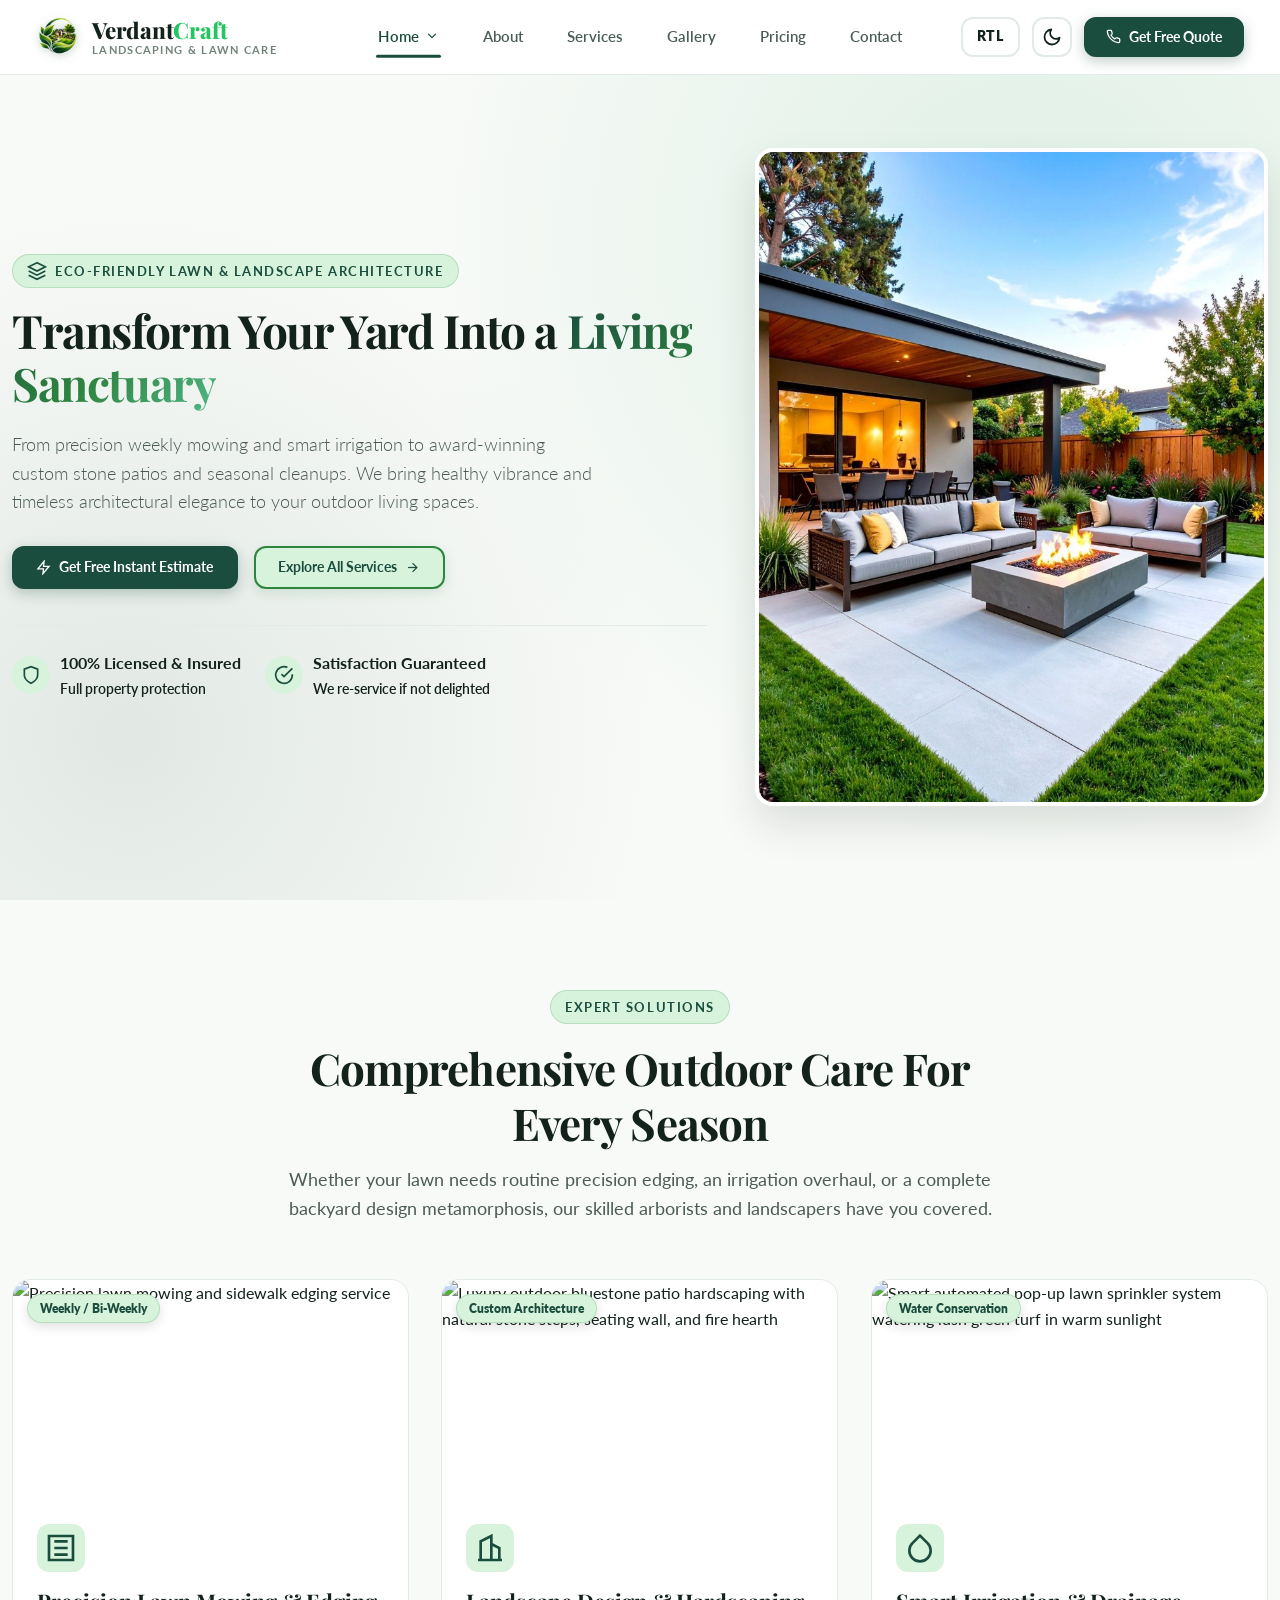
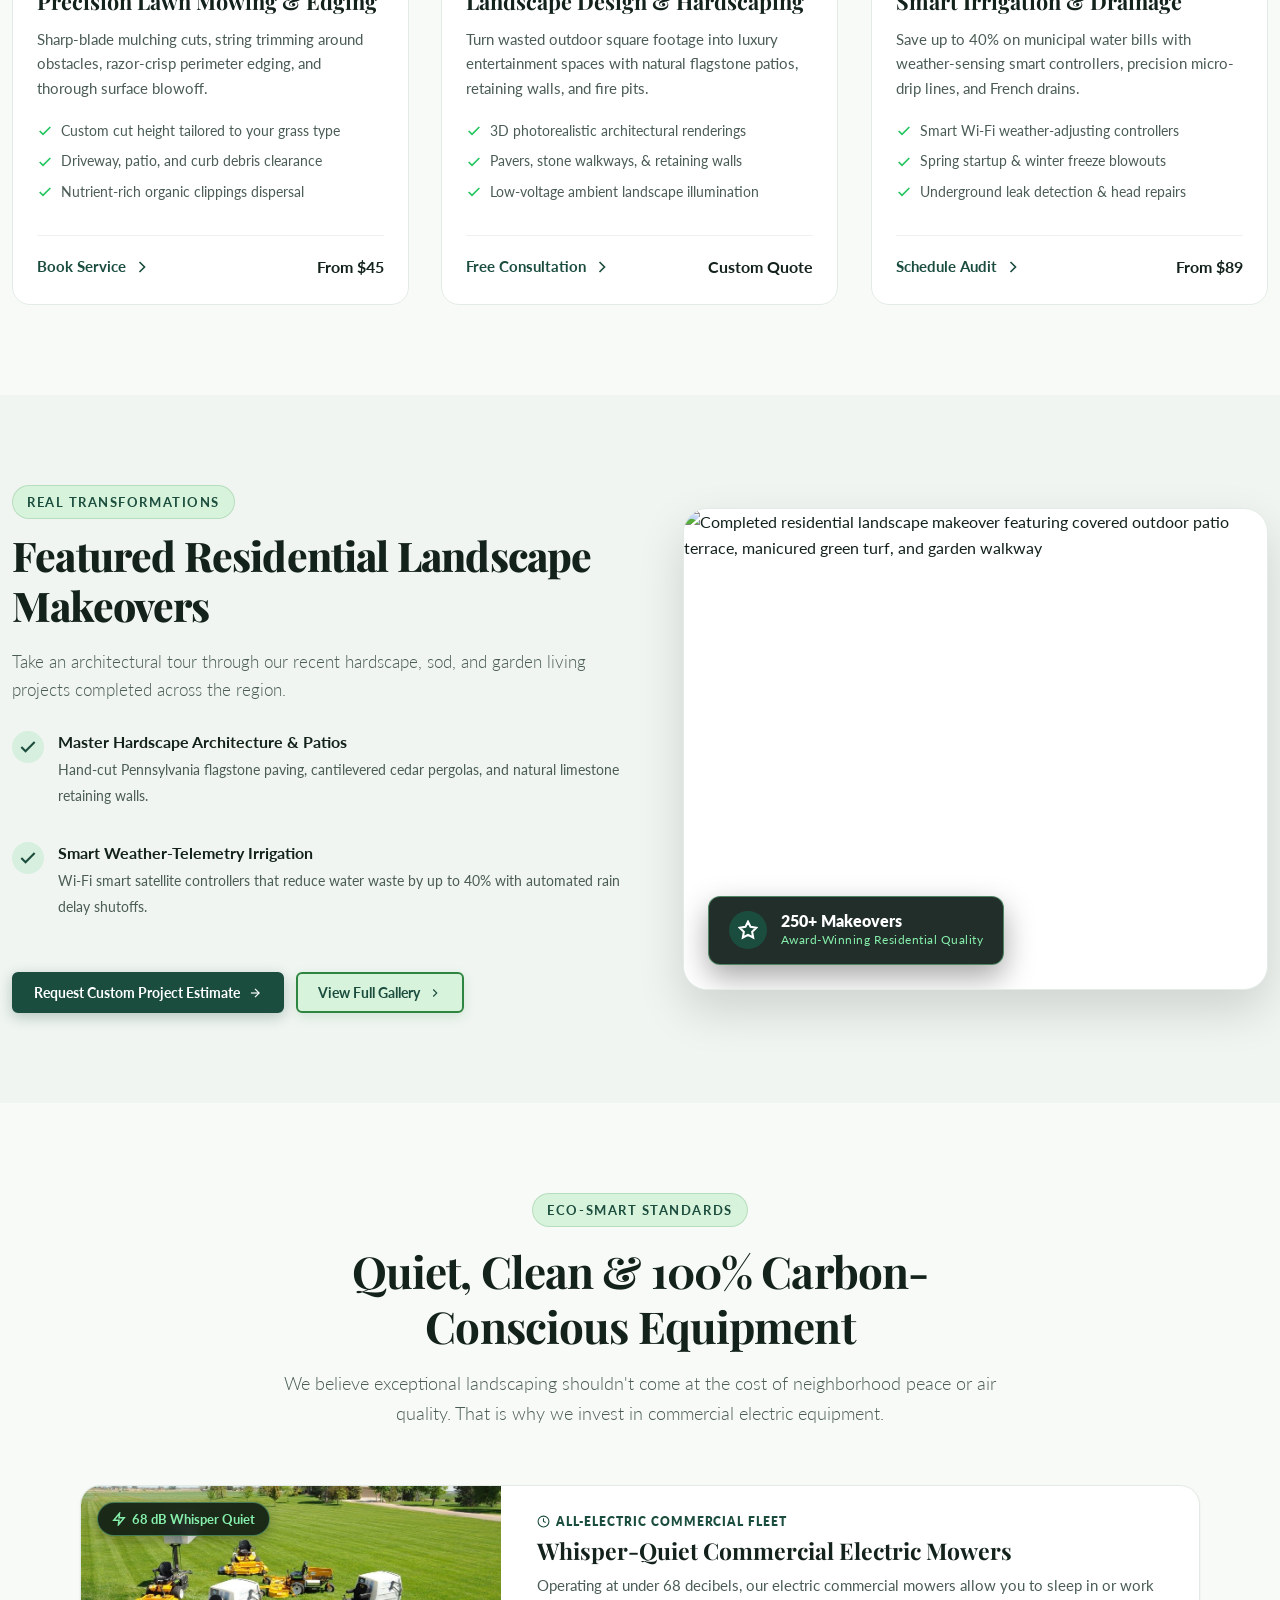
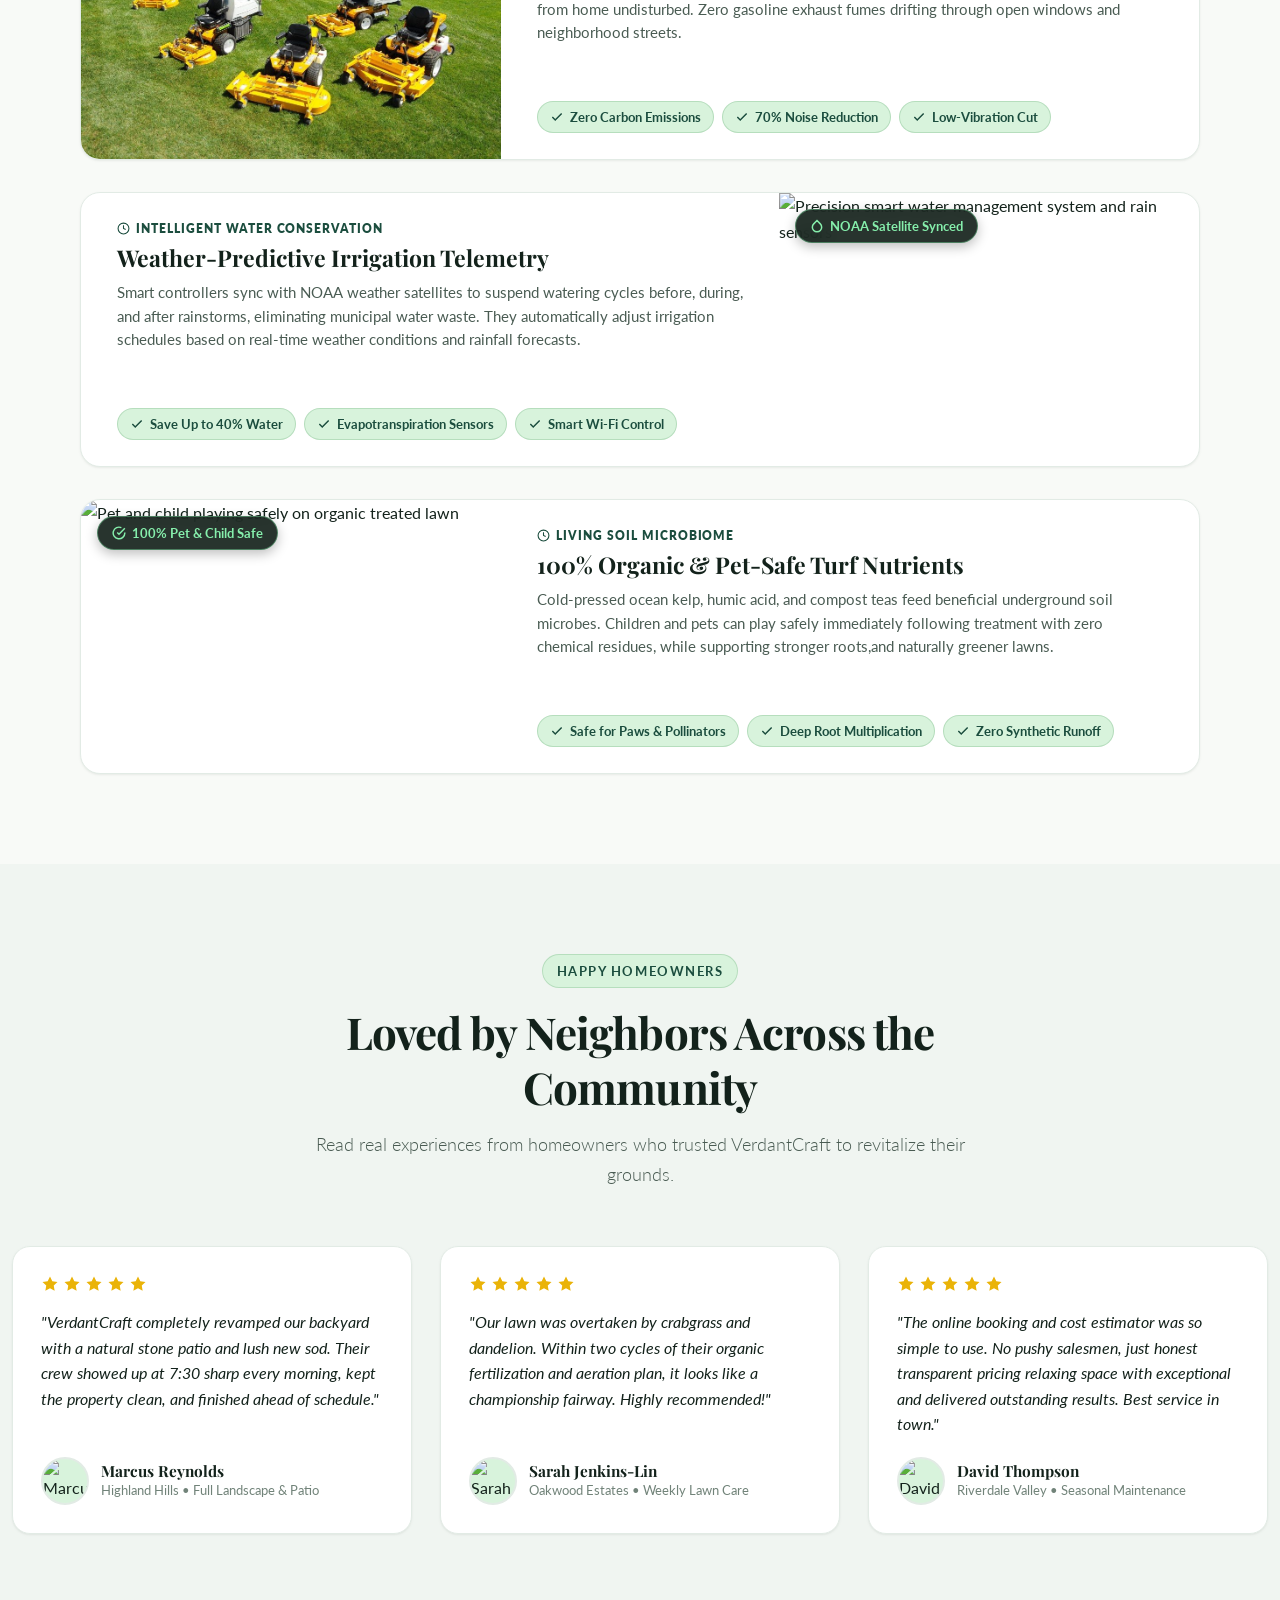
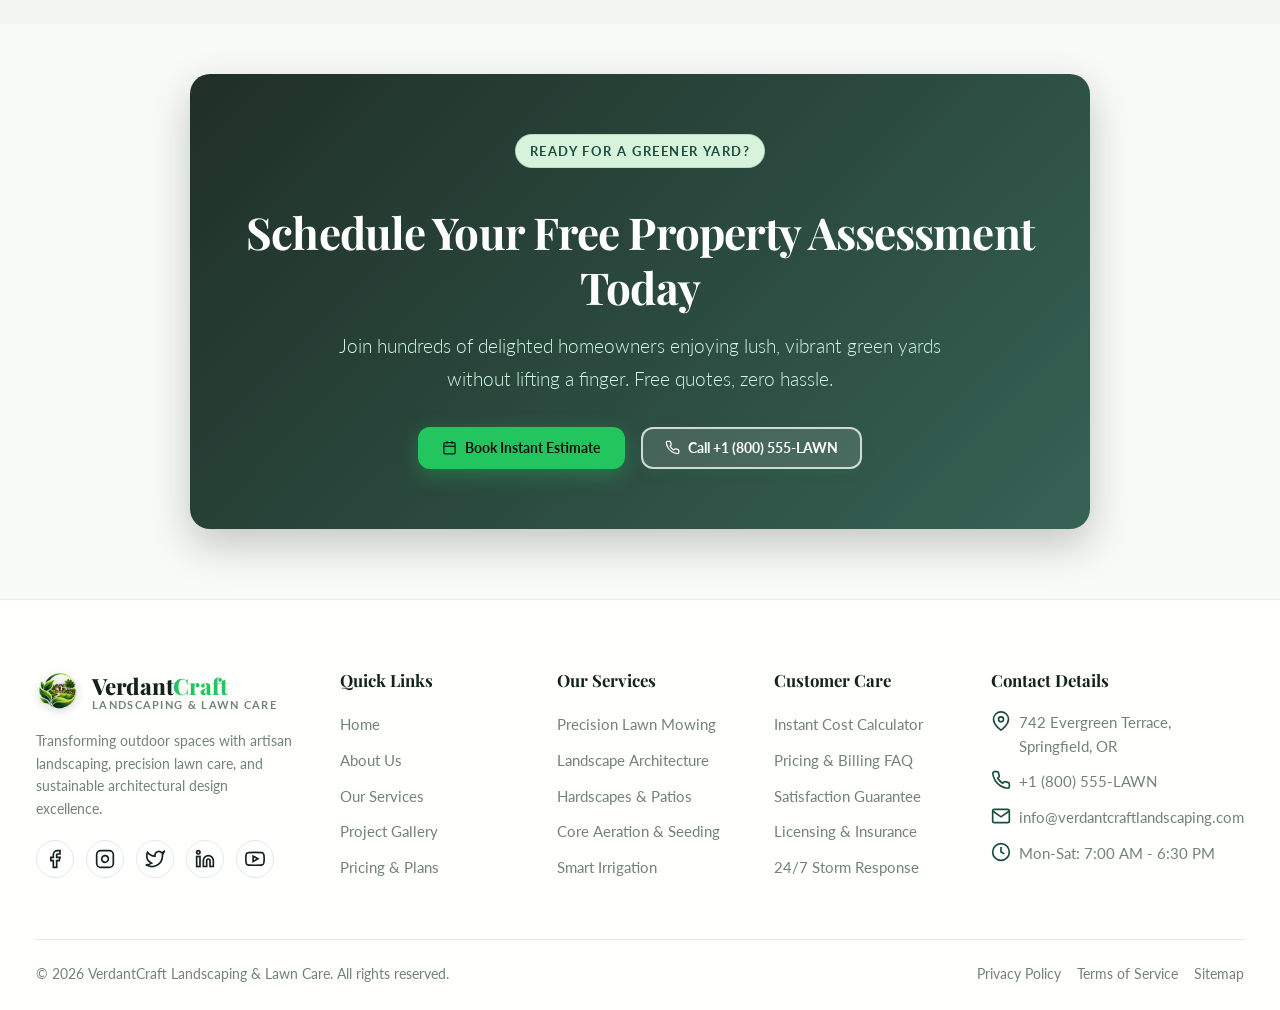
==== commit 14afbfde: "Update Garden Landscaping & Lawn Care Service website" ====
--- a/index.html
+++ b/index.html
@@ -1,4 +1,3 @@
-<<<<<<< HEAD
 <!doctype html>
 <html lang="en" dir="ltr" data-theme="light">
 <head>
@@ -72,9 +71,31 @@
       var counter = document.getElementById('preloader-counter');
 
       var startTime = performance.now();
-      var duration = 950; // Smooth fill duration in ms
+      var duration = 850;
+      var isDone = false;
+
+      function finish() {
+        if (isDone) return;
+        isDone = true;
+        if (barFill) barFill.style.width = '100%';
+        if (counter) counter.textContent = '100%';
+
+        setTimeout(function() {
+          preloader.classList.add('fade-content');
+          setTimeout(function() {
+            preloader.classList.add('open-shutter');
+            var hero = document.querySelector('.hero-section');
+            if (hero) hero.classList.add('hero-opening-reveal');
+            setTimeout(function() {
+              preloader.classList.add('is-finished');
+              document.body.classList.remove('is-preloading');
+            }, 800);
+          }, 220);
+        }, 120);
+      }
 
       function step(currentTime) {
+        if (isDone) return;
         var elapsed = currentTime - startTime;
         var percent = Math.min(100, Math.floor((elapsed / duration) * 100));
 
@@ -84,28 +105,12 @@
         if (percent < 100) {
           requestAnimationFrame(step);
         } else {
-          // Progress reached 100%
-          setTimeout(function() {
-            // Stage 1: Fade out center badge
-            preloader.classList.add('fade-content');
-
-            setTimeout(function() {
-              // Stage 2: Dramatic shutter split open
-              preloader.classList.add('open-shutter');
-              var hero = document.querySelector('.hero-section');
-              if (hero) hero.classList.add('hero-opening-reveal');
-
-              setTimeout(function() {
-                // Stage 3: Complete and cleanup
-                preloader.classList.add('is-finished');
-                document.body.classList.remove('is-preloading');
-              }, 920);
-            }, 260);
-          }, 140);
+          finish();
         }
       }
 
       requestAnimationFrame(step);
+      setTimeout(finish, 2200);
     })();
   </script>
 
@@ -672,682 +677,4 @@
     </div>
   </footer>
 </body>
-</html>
-=======
-﻿<!doctype html>
-<html lang="en" dir="ltr" data-theme="light">
-<head>
-  <meta charset="utf-8">
-  <meta name="viewport" content="width=device-width, initial-scale=1">
-  <title>VerdantCraft | Premium Garden Landscaping &amp; Lawn Care Service</title>
-  <meta name="description" content="Transform your outdoor space with VerdantCraft. Certified landscape architecture, precision lawn mowing, seasonal yard maintenance, and custom hardscaping.">
-  <meta name="color-scheme" content="light dark">
-
-  <link rel="icon" href="favicon.ico" sizes="any">
-  <link rel="icon" href="favicon.svg" type="image/svg+xml">
-  <link rel="icon" type="image/png" sizes="16x16" href="favicon-16x16.png">
-  <link rel="icon" type="image/png" sizes="32x32" href="favicon-32x32.png">
-  <link rel="icon" type="image/png" sizes="48x48" href="favicon-48x48.png">
-  <link rel="apple-touch-icon" href="apple-touch-icon.png">
-
-  <link rel="preconnect" href="https://fonts.googleapis.com">
-  <link rel="preconnect" href="https://fonts.gstatic.com" crossorigin>
-  <link href="https://fonts.googleapis.com/css2?family=Lato:ital,wght@0,300;0,400;0,700;0,900;1,300;1,400;1,700&family=Playfair+Display:ital,wght@0,500;0,600;0,700;0,800;1,400;1,600&display=swap" rel="stylesheet">
-
-  <link rel="stylesheet" href="bootstrap.min.css">
-  <link rel="stylesheet" href="theme.css">
-  <link rel="stylesheet" href="style.css">
-  <link rel="stylesheet" href="home.css">
-  <link rel="stylesheet" href="responsive.css">
-  <link rel="stylesheet" href="animations.css">
-
-  <script src="config.js"></script>
-  <script src="theme.js"></script>
-  <script src="validation.js" defer></script>
-  <script src="main.js" defer></script>
-</head>
-<body data-page="index.html" class="is-preloading">
-
-  <div id="page-preloader" class="page-preloader" aria-hidden="true">
-
-    <div class="preloader-curtain preloader-curtain-top"></div>
-
-    <div class="preloader-curtain preloader-curtain-bottom"></div>
-
-    <div class="preloader-center">
-      <div class="preloader-brand-box">
-        <div class="preloader-icon-glow">
-          <div class="preloader-glow-ring"></div>
-          <svg class="preloader-leaf-svg" viewBox="0 0 24 24" fill="none" stroke="currentColor" stroke-width="1.8" stroke-linecap="round" stroke-linejoin="round">
-            <path d="M11 20A7 7 0 0 1 9.8 6.1C15.5 5 17 4.48 19 2c1 2 2 4.18 2 8 0 5.5-4.78 10-10 10Z"/>
-            <path d="M2 21c0-3 1.85-5.36 5.08-6C9.5 14.52 12 13 13 12"/>
-          </svg>
-        </div>
-        <div class="preloader-title">Verdant<span>Craft</span></div>
-        <div class="preloader-subtitle">LANDSCAPING &amp; LAWN CARE</div>
-      </div>
-
-      <div class="preloader-bar-wrap">
-        <div class="preloader-bar-track">
-          <div class="preloader-bar-fill" id="preloader-bar-fill"></div>
-        </div>
-        <div class="preloader-status-meta">
-          <span class="preloader-quote">Opening Living Sanctuary...</span>
-          <span class="preloader-counter" id="preloader-counter">0%</span>
-        </div>
-      </div>
-    </div>
-  </div>
-
-  <script>
-    (function() {
-      var preloader = document.getElementById('page-preloader');
-      if (!preloader) return;
-      var barFill = document.getElementById('preloader-bar-fill');
-      var counter = document.getElementById('preloader-counter');
-
-      var startTime = performance.now();
-      var duration = 950; // Smooth fill duration in ms
-
-      function step(currentTime) {
-        var elapsed = currentTime - startTime;
-        var percent = Math.min(100, Math.floor((elapsed / duration) * 100));
-
-        if (barFill) barFill.style.width = percent + '%';
-        if (counter) counter.textContent = percent + '%';
-
-        if (percent < 100) {
-          requestAnimationFrame(step);
-        } else {
-          // Progress reached 100%
-          setTimeout(function() {
-            // Stage 1: Fade out center badge
-            preloader.classList.add('fade-content');
-
-            setTimeout(function() {
-              // Stage 2: Dramatic shutter split open
-              preloader.classList.add('open-shutter');
-              var hero = document.querySelector('.hero-section');
-              if (hero) hero.classList.add('hero-opening-reveal');
-
-              setTimeout(function() {
-                // Stage 3: Complete and cleanup
-                preloader.classList.add('is-finished');
-                document.body.classList.remove('is-preloading');
-              }, 920);
-            }, 260);
-          }, 140);
-        }
-      }
-
-      requestAnimationFrame(step);
-    })();
-  </script>
-
-  <a class="skip-link" href="#main">Skip to main content</a>
-
-  <header class="site-header">
-    <div class="container header-row">
-      <a class="brand" href="index.html" aria-label="VerdantCraft Home">
-        <div class="brand-logo-badge">
-          <img src="logo-light.png" alt="VerdantCraft Logo" class="brand-logo-img theme-logo-light">
-          <img src="logo-dark.png" alt="VerdantCraft Logo" class="brand-logo-img theme-logo-dark">
-        </div>
-        <div>
-          <span class="brand-name">Verdant<span>Craft</span></span>
-          <span class="brand-sub">LANDSCAPING &amp; LAWN CARE</span>
-        </div>
-      </a>
-
-      <nav class="site-nav" id="main-nav" aria-label="Main Navigation">
-        <div class="nav-item-dropdown">
-          <a href="index.html" class="nav-link nav-dropdown-toggle active" aria-haspopup="true" aria-expanded="false">
-            <span>Home</span>
-            <svg class="dropdown-chevron" viewBox="0 0 24 24" fill="none" stroke="currentColor" stroke-width="2.2" stroke-linecap="round" stroke-linejoin="round" aria-hidden="true"><polyline points="6 9 12 15 18 9"/></svg>
-          </a>
-          <div class="dropdown-menu-custom" role="menu">
-            <a href="index.html" class="dropdown-item-custom active" role="menuitem">
-              <span class="dropdown-item-title">Home 1</span>
-              <span class="dropdown-item-desc">Living Sanctuary (Residential)</span>
-            </a>
-            <a href="index-2.html" class="dropdown-item-custom" role="menuitem">
-              <span class="dropdown-item-title">Home 2</span>
-              <span class="dropdown-item-desc">Architectural Estates &amp; Commercial</span>
-            </a>
-          </div>
-        </div>
-        <a href="about.html" class="nav-link">About</a>
-        <a href="services.html" class="nav-link">Services</a>
-        <a href="gallery.html" class="nav-link">Gallery</a>
-        <a href="pricing.html" class="nav-link">Pricing</a>
-        <a href="contact.html" class="nav-link">Contact</a>
-      </nav>
-
-      <div class="header-actions">
-        <button type="button" class="dir-btn direction-control" title="Click to change to RTL" aria-label="Toggle text direction">
-          <span class="dir-text">RTL</span>
-        </button>
-
-        <button type="button" class="icon-btn theme-control" title="Switch theme" aria-label="Toggle dark mode">
-          <svg class="nav-icon" viewBox="0 0 24 24" fill="none" stroke="currentColor" stroke-width="1.8">
-            <circle cx="12" cy="12" r="4"/>
-          </svg>
-        </button>
-
-        <a href="contact.html#contact-form-section" class="btn btn-primary d-none d-sm-inline-flex">
-          <svg class="icon" viewBox="0 0 24 24" fill="none" stroke="currentColor" stroke-width="2">
-            <path d="M22 16.92v3a2 2 0 0 1-2.18 2 19.79 19.79 0 0 1-8.63-3.07 19.5 19.5 0 0 1-6-6 19.79 19.79 0 0 1-3.07-8.67A2 2 0 0 1 4.11 2h3a2 2 0 0 1 2 1.72 12.84 12.84 0 0 0 .7 2.81 2 2 0 0 1-.45 2.11L8.09 9.91a16 16 0 0 0 6 6l1.27-1.27a2 2 0 0 1 2.11-.45 12.84 12.84 0 0 0 2.81.7A2 2 0 0 1 22 16.92z"/></svg>
-          <span>Get Free Quote</span>
-        </a>
-
-        <button type="button" class="menu-toggle" aria-label="Toggle navigation menu" aria-expanded="false">
-          <svg class="nav-icon" viewBox="0 0 24 24" fill="none" stroke="currentColor" stroke-width="2.8" stroke-linecap="round"><line x1="3" y1="12" x2="21" y2="12"/><line x1="3" y1="6" x2="21" y2="6"/><line x1="3" y1="18" x2="21" y2="18"/></svg>
-        </button>
-      </div>
-    </div>
-  </header>
-
-  <main id="main">
-
-    <section class="hero-section" aria-label="Hero Introduction">
-      <div class="container hero-grid">
-        <div class="hero-content" data-reveal="left">
-          <span class="eyebrow">
-            <svg class="icon" viewBox="0 0 24 24" fill="none" stroke="currentColor" stroke-width="2"><path d="M12 2L2 7l10 5 10-5-10-5zM2 17l10 5 10-5M2 12l10 5 10-5"/></svg>
-            Eco-Friendly Lawn &amp; Landscape Architecture
-          </span>
-          <h1>Transform Your Yard Into a <span class="text-gradient">Living Sanctuary</span></h1>
-          <p class="lead">
-            From precision weekly mowing and smart irrigation to award-winning custom stone patios and seasonal cleanups. We bring healthy vibrance and timeless architectural elegance to your outdoor living spaces.
-          </p>
-
-          <div class="hero-cta-group">
-            <a href="book-now.html" class="btn btn-primary btn-lg">
-              <svg class="icon" viewBox="0 0 24 24" fill="none" stroke="currentColor" stroke-width="2"><polygon points="13 2 3 14 12 14 11 22 21 10 12 10 13 2"/></svg>
-              <span>Get Free Instant Estimate</span>
-            </a>
-            <a href="services.html" class="btn btn-secondary btn-lg">
-              <span>Explore All Services</span>
-              <svg class="icon" viewBox="0 0 24 24" fill="none" stroke="currentColor" stroke-width="2"><line x1="5" y1="12" x2="19" y2="12"/><polyline points="12 5 19 12 12 19"/></svg>
-            </a>
-          </div>
-
-          <div class="trust-badges">
-            <div class="trust-badge-item">
-              <div class="trust-badge-icon">
-                <svg class="icon" viewBox="0 0 24 24" fill="none" stroke="currentColor" stroke-width="2"><path d="M12 22s8-4 8-10V5l-8-3-8 3v7c0 6 8 10 8 10z"/></svg>
-              </div>
-              <div>
-                <strong>100% Licensed &amp; Insured</strong><br>
-                <span>Full property protection</span>
-              </div>
-            </div>
-            <div class="trust-badge-item">
-              <div class="trust-badge-icon">
-                <svg class="icon" viewBox="0 0 24 24" fill="none" stroke="currentColor" stroke-width="2"><path d="M22 11.08V12a10 10 0 1 1-5.93-9.14"/><polyline points="22 4 12 14.01 9 11.01"/></svg>
-              </div>
-              <div>
-                <strong>Satisfaction Guaranteed</strong><br>
-                <span>We re-service if not delighted</span>
-              </div>
-            </div>
-          </div>
-        </div>
-
-        <div class="hero-visual" data-reveal="right">
-          <div class="hero-image-wrap">
-            <img src="hero-patio-sanctuary.jpg" alt="Luxury modern outdoor patio living area with fire pit and manicured garden" loading="eager">
-          </div>
-
-          </div>
-        </div>
-      </div>
-    </section>
-
-    <section class="section" aria-label="Core Landscaping and Lawn Services">
-      <div class="container">
-        <div class="section-header" data-reveal>
-          <span class="eyebrow">Expert Solutions</span>
-          <h2 class="heading">Comprehensive Outdoor Care For Every Season</h2>
-          <p>
-            Whether your lawn needs routine precision edging, an irrigation overhaul, or a complete backyard design metamorphosis, our skilled arborists and landscapers have you covered.
-          </p>
-        </div>
-
-        <div class="services-grid">
-
-          <article class="service-card interactive-card" data-reveal>
-            <div class="service-card-image">
-              <span class="service-badge">Weekly / Bi-Weekly</span>
-              <img src="https://images.unsplash.com/photo-1557429287-b2e26467fc2b?auto=format&fit=crop&w=700&q=80" alt="Precision lawn mowing and sidewalk edging service">
-            </div>
-            <div class="service-card-body">
-              <div class="service-icon-wrap">
-                <svg class="icon-lg" viewBox="0 0 24 24" fill="none" stroke="currentColor" stroke-width="2"><path d="M3 3h18v18H3zM7 7h10M7 12h10M7 17h10"/></svg>
-              </div>
-              <h3>Precision Lawn Mowing &amp; Edging</h3>
-              <p>Sharp-blade mulching cuts, string trimming around obstacles, razor-crisp perimeter edging, and thorough surface blowoff.</p>
-              <ul class="service-features-list">
-                <li><svg viewBox="0 0 24 24" fill="none" stroke="currentColor" stroke-width="2.5"><polyline points="20 6 9 17 4 12"/></svg> Custom cut height tailored to your grass type</li>
-                <li><svg viewBox="0 0 24 24" fill="none" stroke="currentColor" stroke-width="2.5"><polyline points="20 6 9 17 4 12"/></svg> Driveway, patio, and curb debris clearance</li>
-                <li><svg viewBox="0 0 24 24" fill="none" stroke="currentColor" stroke-width="2.5"><polyline points="20 6 9 17 4 12"/></svg> Nutrient-rich organic clippings dispersal</li>
-              </ul>
-              <div class="service-card-footer">
-                <a href="book-now.html">Book Service <svg class="icon" viewBox="0 0 24 24" fill="none" stroke="currentColor" stroke-width="2"><polyline points="9 18 15 12 9 6"/></svg></a>
-                <span style="font-weight:700; color:var(--text-main);">From $45</span>
-              </div>
-            </div>
-          </article>
-
-          <article class="service-card interactive-card" data-reveal>
-            <div class="service-card-image">
-              <span class="service-badge">Custom Architecture</span>
-              <img src="https://images.unsplash.com/photo-1598902108854-10e335adac99?auto=format&fit=crop&w=700&q=80" alt="Luxury outdoor bluestone patio hardscaping with natural stone steps, seating wall, and fire hearth" loading="lazy">
-            </div>
-            <div class="service-card-body">
-              <div class="service-icon-wrap">
-                <svg class="icon-lg" viewBox="0 0 24 24" fill="none" stroke="currentColor" stroke-width="2"><path d="M3 21h18M5 21V7l8-4v18M13 9l6 3v9"/></svg>
-              </div>
-              <h3>Landscape Design &amp; Hardscaping</h3>
-              <p>Turn wasted outdoor square footage into luxury entertainment spaces with natural flagstone patios, retaining walls, and fire pits.</p>
-              <ul class="service-features-list">
-                <li><svg viewBox="0 0 24 24" fill="none" stroke="currentColor" stroke-width="2.5"><polyline points="20 6 9 17 4 12"/></svg> 3D photorealistic architectural renderings</li>
-                <li><svg viewBox="0 0 24 24" fill="none" stroke="currentColor" stroke-width="2.5"><polyline points="20 6 9 17 4 12"/></svg> Pavers, stone walkways, &amp; retaining walls</li>
-                <li><svg viewBox="0 0 24 24" fill="none" stroke="currentColor" stroke-width="2.5"><polyline points="20 6 9 17 4 12"/></svg> Low-voltage ambient landscape illumination</li>
-              </ul>
-              <div class="service-card-footer">
-                <a href="book-now.html">Free Consultation <svg class="icon" viewBox="0 0 24 24" fill="none" stroke="currentColor" stroke-width="2"><polyline points="9 18 15 12 9 6"/></svg></a>
-                <span style="font-weight:700; color:var(--text-main);">Custom Quote</span>
-              </div>
-            </div>
-          </article>
-
-          <article class="service-card interactive-card" data-reveal>
-            <div class="service-card-image">
-              <span class="service-badge">Water Conservation</span>
-              <img src="https://images.unsplash.com/photo-1780098847544-eb3867cc0e1c?auto=format&fit=crop&w=700&q=80" alt="Smart automated pop-up lawn sprinkler system watering lush green turf in warm sunlight" loading="lazy">
-            </div>
-            <div class="service-card-body">
-              <div class="service-icon-wrap">
-                <svg class="icon-lg" viewBox="0 0 24 24" fill="none" stroke="currentColor" stroke-width="2"><path d="M12 2.69l5.66 5.66a8 8 0 1 1-11.31 0z"/></svg>
-              </div>
-              <h3>Smart Irrigation &amp; Drainage </h3>
-              <p>Save up to 40% on municipal water bills with weather-sensing smart controllers, precision micro-drip lines, and French drains.</p>
-              <ul class="service-features-list">
-                <li><svg viewBox="0 0 24 24" fill="none" stroke="currentColor" stroke-width="2.5"><polyline points="20 6 9 17 4 12"/></svg> Smart Wi-Fi weather-adjusting controllers</li>
-                <li><svg viewBox="0 0 24 24" fill="none" stroke="currentColor" stroke-width="2.5"><polyline points="20 6 9 17 4 12"/></svg> Spring startup &amp; winter freeze blowouts</li>
-                <li><svg viewBox="0 0 24 24" fill="none" stroke="currentColor" stroke-width="2.5"><polyline points="20 6 9 17 4 12"/></svg> Underground leak detection &amp; head repairs</li>
-              </ul>
-              <div class="service-card-footer">
-                <a href="book-now.html">Schedule Audit <svg class="icon" viewBox="0 0 24 24" fill="none" stroke="currentColor" stroke-width="2"><polyline points="9 18 15 12 9 6"/></svg></a>
-                <span style="font-weight:700; color:var(--text-main);">From $89</span>
-              </div>
-            </div>
-          </article>
-        </div>
-
-      </div>
-    </section>
-
-    <section class="section section-muted" aria-label="Recent Project Showcase">
-      <div class="container">
-        <div class="showcase-split-grid">
-
-          <div class="showcase-split-content" data-reveal="left">
-            <span class="eyebrow">Real Transformations</span>
-            <h2 class="heading">Featured Residential Landscape Makeovers</h2>
-            <p class="lead">
-              Take an architectural tour through our recent hardscape, sod, and garden living projects completed across the region.
-            </p>
-
-            <ul class="showcase-feature-list">
-              <li class="showcase-feature-item">
-                <div class="showcase-feature-icon">
-                  <svg class="icon" viewBox="0 0 24 24" fill="none" stroke="currentColor" stroke-width="2.5"><polyline points="20 6 9 17 4 12"/></svg>
-                </div>
-                <div class="showcase-feature-text">
-                  <strong>Master Hardscape Architecture &amp; Patios</strong>
-                  <span>Hand-cut Pennsylvania flagstone paving, cantilevered cedar pergolas, and natural limestone retaining walls.</span>
-                </div>
-              </li>
-              <li class="showcase-feature-item">
-              </li>
-              <li class="showcase-feature-item">
-                <div class="showcase-feature-icon">
-                  <svg class="icon" viewBox="0 0 24 24" fill="none" stroke="currentColor" stroke-width="2.5"><polyline points="20 6 9 17 4 12"/></svg>
-                </div>
-                <div class="showcase-feature-text">
-                  <strong>Smart Weather-Telemetry Irrigation</strong>
-                  <span>Wi-Fi smart satellite controllers that reduce water waste by up to 40% with automated rain delay shutoffs.</span>
-                </div>
-              </li>
-            </ul>
-
-            <div class="showcase-actions">
-              <a href="book-now.html" class="btn btn-primary btn-sm">
-                <span>Request Custom Project Estimate</span>
-                <svg class="icon" viewBox="0 0 24 24" fill="none" stroke="currentColor" stroke-width="2"><line x1="5" y1="12" x2="19" y2="12"/><polyline points="12 5 19 12 12 19"/></svg>
-              </a>
-              <a href="gallery.html" class="btn btn-secondary btn-sm">
-                <span>View Full Gallery</span>
-                <svg class="icon" viewBox="0 0 24 24" fill="none" stroke="currentColor" stroke-width="2"><polyline points="9 18 15 12 9 6"/></svg>
-              </a>
-            </div>
-          </div>
-
-          <div class="showcase-split-visual" data-reveal="right">
-            <div class="showcase-img-frame">
-              <img src="https://images.unsplash.com/photo-1600585154340-be6161a56a0c?auto=format&fit=crop&w=1200&q=80" alt="Completed residential landscape makeover featuring covered outdoor patio terrace, manicured green turf, and garden walkway" loading="lazy">
-              <div class="showcase-floating-badge">
-                <div class="showcase-badge-icon">
-                  <svg class="icon" viewBox="0 0 24 24" fill="none" stroke="currentColor" stroke-width="2.5"><polygon points="12 2 15.09 8.26 22 9.27 17 14.14 18.18 21.02 12 17.77 5.82 21.02 7 14.14 2 9.27 8.91 8.26 12 2"/></svg>
-                </div>
-                <div>
-                  <div class="showcase-badge-title">250+ Makeovers</div>
-                  <div class="showcase-badge-sub">Award-Winning Residential Quality</div>
-                </div>
-              </div>
-            </div>
-          </div>
-        </div>
-      </div>
-    </section>
-
-    <section class="section" aria-label="Eco-Smart Equipment & Sustainability">
-      <div class="container">
-        <div class="section-header text-center" data-reveal>
-          <span class="eyebrow">Eco-Smart Standards</span>
-          <h2>Quiet, Clean &amp; 100% Carbon-Conscious Equipment</h2>
-          <p class="lead">We believe exceptional landscaping shouldn't come at the cost of neighborhood peace or air quality. That is why we invest in commercial electric equipment.</p>
-        </div>
-
-        <div class="eco-showcase-stack">
-
-          <div class="eco-horizontal-card" data-reveal>
-            <div class="eco-card-media">
-              <span class="eco-card-badge">
-                <svg class="icon" viewBox="0 0 24 24" fill="none" stroke="currentColor" stroke-width="2.5"><path d="M13 2L3 14h9l-1 8 10-12h-9l1-8z"/></svg>
-                <span>68 dB Whisper Quiet</span>
-              </span>
-              <img src="commercial-mowers-fleet.jpg" alt="Fleet of commercial precision mowers on manicured green lawn" loading="lazy">
-            </div>
-            <div class="eco-card-body">
-              <span class="eco-card-tag">
-                <svg class="icon" style="width:13px;height:13px;" viewBox="0 0 24 24" fill="none" stroke="currentColor" stroke-width="2"><circle cx="12" cy="12" r="10"/><polyline points="12 6 12 12 16 14"/></svg>
-                All-Electric Commercial Fleet
-              </span>
-              <h3 class="eco-card-title">Whisper-Quiet Commercial Electric Mowers</h3>
-              <p class="eco-card-desc">
-                Operating at under 68 decibels, our electric commercial mowers allow you to sleep in or work from home undisturbed. Zero gasoline exhaust fumes drifting through open windows and neighborhood streets.
-              </p>
-              <div class="eco-card-pills">
-                <span class="eco-pill">
-                  <svg class="icon" viewBox="0 0 24 24" fill="none" stroke="currentColor" stroke-width="2.5"><polyline points="20 6 9 17 4 12"/></svg>
-                  Zero Carbon Emissions
-                </span>
-                <span class="eco-pill">
-                  <svg class="icon" viewBox="0 0 24 24" fill="none" stroke="currentColor" stroke-width="2.5"><polyline points="20 6 9 17 4 12"/></svg>
-                  70% Noise Reduction
-                </span>
-                <span class="eco-pill">
-                  <svg class="icon" viewBox="0 0 24 24" fill="none" stroke="currentColor" stroke-width="2.5"><polyline points="20 6 9 17 4 12"/></svg>
-                  Low-Vibration Cut
-                </span>
-              </div>
-            </div>
-          </div>
-
-          <div class="eco-horizontal-card reverse" data-reveal>
-            <div class="eco-card-media">
-              <span class="eco-card-badge">
-                <svg class="icon" viewBox="0 0 24 24" fill="none" stroke="currentColor" stroke-width="2.5"><path d="M12 2.69l5.66 5.66a8 8 0 1 1-11.31 0z"/></svg>
-                <span>NOAA Satellite Synced</span>
-              </span>
-              <img src="https://images.unsplash.com/photo-1509316975850-ff9c5deb0cd9?auto=format&fit=crop&w=700&q=80" alt="Precision smart water management system and rain sensors" loading="lazy">
-            </div>
-            <div class="eco-card-body">
-              <span class="eco-card-tag">
-                <svg class="icon" style="width:13px;height:13px;" viewBox="0 0 24 24" fill="none" stroke="currentColor" stroke-width="2"><circle cx="12" cy="12" r="10"/><polyline points="12 6 12 12 16 14"/></svg>
-                Intelligent Water Conservation
-              </span>
-              <h3 class="eco-card-title">Weather-Predictive Irrigation Telemetry</h3>
-              <p class="eco-card-desc">
-                Smart controllers sync with NOAA weather satellites to suspend watering cycles before, during, and after rainstorms, eliminating municipal water waste. They automatically adjust irrigation schedules based on real-time weather conditions and rainfall forecasts.
-              </p>
-              <div class="eco-card-pills">
-                <span class="eco-pill">
-                  <svg class="icon" viewBox="0 0 24 24" fill="none" stroke="currentColor" stroke-width="2.5"><polyline points="20 6 9 17 4 12"/></svg>
-                  Save Up to 40% Water
-                </span>
-                <span class="eco-pill">
-                  <svg class="icon" viewBox="0 0 24 24" fill="none" stroke="currentColor" stroke-width="2.5"><polyline points="20 6 9 17 4 12"/></svg>
-                  Evapotranspiration Sensors
-                </span>
-                <span class="eco-pill">
-                  <svg class="icon" viewBox="0 0 24 24" fill="none" stroke="currentColor" stroke-width="2.5"><polyline points="20 6 9 17 4 12"/></svg>
-                  Smart Wi-Fi Control
-                </span>
-              </div>
-            </div>
-          </div>
-
-          <div class="eco-horizontal-card" data-reveal>
-            <div class="eco-card-media">
-              <span class="eco-card-badge">
-                <svg class="icon" viewBox="0 0 24 24" fill="none" stroke="currentColor" stroke-width="2.5"><path d="M22 11.08V12a10 10 0 1 1-5.93-9.14"/><polyline points="22 4 12 14.01 9 11.01"/></svg>
-                <span>100% Pet &amp; Child Safe</span>
-              </span>
-              <img src="https://images.unsplash.com/photo-1416879595882-3373a0480b5b?auto=format&fit=crop&w=700&q=80" alt="Pet and child playing safely on organic treated lawn" loading="lazy">
-            </div>
-            <div class="eco-card-body">
-              <span class="eco-card-tag">
-                <svg class="icon" style="width:13px;height:13px;" viewBox="0 0 24 24" fill="none" stroke="currentColor" stroke-width="2"><circle cx="12" cy="12" r="10"/><polyline points="12 6 12 12 16 14"/></svg>
-                Living Soil Microbiome
-              </span>
-              <h3 class="eco-card-title">100% Organic &amp; Pet-Safe Turf Nutrients</h3>
-              <p class="eco-card-desc">
-Cold-pressed ocean kelp, humic acid, and compost teas feed beneficial underground soil microbes. Children and pets can play safely immediately following treatment with zero chemical residues, while supporting stronger roots,and naturally greener lawns. </p>
-              <div class="eco-card-pills">
-                <span class="eco-pill">
-                  <svg class="icon" viewBox="0 0 24 24" fill="none" stroke="currentColor" stroke-width="2.5"><polyline points="20 6 9 17 4 12"/></svg>
-                  Safe for Paws &amp; Pollinators
-                </span>
-                <span class="eco-pill">
-                  <svg class="icon" viewBox="0 0 24 24" fill="none" stroke="currentColor" stroke-width="2.5"><polyline points="20 6 9 17 4 12"/></svg>
-                  Deep Root Multiplication
-                </span>
-                <span class="eco-pill">
-                  <svg class="icon" viewBox="0 0 24 24" fill="none" stroke="currentColor" stroke-width="2.5"><polyline points="20 6 9 17 4 12"/></svg>
-                  Zero Synthetic Runoff
-                </span>
-              </div>
-            </div>
-          </div>
-        </div>
-      </div>
-    </section>
-
-    <section class="section section-muted" aria-label="Customer Reviews">
-      <div class="container">
-        <div class="section-header text-center" data-reveal>
-          <span class="eyebrow">Happy Homeowners</span>
-          <h2>Loved by Neighbors Across the Community</h2>
-          <p class="lead">Read real experiences from homeowners who trusted VerdantCraft to revitalize their grounds.</p>
-        </div>
-
-        <div class="reviews-grid">
-
-          <div class="review-card" data-reveal>
-            <div class="star-rating">
-              <svg viewBox="0 0 24 24"><polygon points="12 2 15.09 8.26 22 9.27 17 14.14 18.18 21.02 12 17.77 5.82 21.02 7 14.14 2 9.27 8.91 8.26 12 2"/></svg>
-              <svg viewBox="0 0 24 24"><polygon points="12 2 15.09 8.26 22 9.27 17 14.14 18.18 21.02 12 17.77 5.82 21.02 7 14.14 2 9.27 8.91 8.26 12 2"/></svg>
-              <svg viewBox="0 0 24 24"><polygon points="12 2 15.09 8.26 22 9.27 17 14.14 18.18 21.02 12 17.77 5.82 21.02 7 14.14 2 9.27 8.91 8.26 12 2"/></svg>
-              <svg viewBox="0 0 24 24"><polygon points="12 2 15.09 8.26 22 9.27 17 14.14 18.18 21.02 12 17.77 5.82 21.02 7 14.14 2 9.27 8.91 8.26 12 2"/></svg>
-              <svg viewBox="0 0 24 24"><polygon points="12 2 15.09 8.26 22 9.27 17 14.14 18.18 21.02 12 17.77 5.82 21.02 7 14.14 2 9.27 8.91 8.26 12 2"/></svg>
-            </div>
-            <p class="review-text">"VerdantCraft completely revamped our backyard with a natural stone patio and lush new sod. Their crew showed up at 7:30 sharp every morning, kept the property clean, and finished ahead of schedule."</p>
-            <div class="review-author">
-              <img class="review-avatar" src="https://images.unsplash.com/photo-1507003211169-0a1dd7228f2d?auto=format&fit=crop&w=150&q=80" alt="Marcus Reynolds">
-              <div class="review-info">
-                <h4>Marcus Reynolds</h4>
-                <p>Highland Hills &bull; Full Landscape &amp; Patio</p>
-              </div>
-            </div>
-          </div>
-
-          <div class="review-card" data-reveal>
-            <div class="star-rating">
-              <svg viewBox="0 0 24 24"><polygon points="12 2 15.09 8.26 22 9.27 17 14.14 18.18 21.02 12 17.77 5.82 21.02 7 14.14 2 9.27 8.91 8.26 12 2"/></svg>
-              <svg viewBox="0 0 24 24"><polygon points="12 2 15.09 8.26 22 9.27 17 14.14 18.18 21.02 12 17.77 5.82 21.02 7 14.14 2 9.27 8.91 8.26 12 2"/></svg>
-              <svg viewBox="0 0 24 24"><polygon points="12 2 15.09 8.26 22 9.27 17 14.14 18.18 21.02 12 17.77 5.82 21.02 7 14.14 2 9.27 8.91 8.26 12 2"/></svg>
-              <svg viewBox="0 0 24 24"><polygon points="12 2 15.09 8.26 22 9.27 17 14.14 18.18 21.02 12 17.77 5.82 21.02 7 14.14 2 9.27 8.91 8.26 12 2"/></svg>
-              <svg viewBox="0 0 24 24"><polygon points="12 2 15.09 8.26 22 9.27 17 14.14 18.18 21.02 12 17.77 5.82 21.02 7 14.14 2 9.27 8.91 8.26 12 2"/></svg>
-            </div>
-            <p class="review-text">"Our lawn was overtaken by crabgrass and dandelion. Within two cycles of their organic fertilization and aeration plan, it looks like a championship fairway. Highly recommended!"</p>
-            <div class="review-author">
-              <img class="review-avatar" src="https://images.unsplash.com/photo-1534528741775-53994a69daeb?auto=format&fit=crop&w=150&q=80" alt="Sarah Jenkins-Lin">
-              <div class="review-info">
-                <h4>Sarah Jenkins-Lin</h4>
-                <p>Oakwood Estates &bull; Weekly Lawn Care</p>
-              </div>
-            </div>
-          </div>
-
-          <div class="review-card" data-reveal>
-            <div class="star-rating">
-              <svg viewBox="0 0 24 24"><polygon points="12 2 15.09 8.26 22 9.27 17 14.14 18.18 21.02 12 17.77 5.82 21.02 7 14.14 2 9.27 8.91 8.26 12 2"/></svg>
-              <svg viewBox="0 0 24 24"><polygon points="12 2 15.09 8.26 22 9.27 17 14.14 18.18 21.02 12 17.77 5.82 21.02 7 14.14 2 9.27 8.91 8.26 12 2"/></svg>
-              <svg viewBox="0 0 24 24"><polygon points="12 2 15.09 8.26 22 9.27 17 14.14 18.18 21.02 12 17.77 5.82 21.02 7 14.14 2 9.27 8.91 8.26 12 2"/></svg>
-              <svg viewBox="0 0 24 24"><polygon points="12 2 15.09 8.26 22 9.27 17 14.14 18.18 21.02 12 17.77 5.82 21.02 7 14.14 2 9.27 8.91 8.26 12 2"/></svg>
-              <svg viewBox="0 0 24 24"><polygon points="12 2 15.09 8.26 22 9.27 17 14.14 18.18 21.02 12 17.77 5.82 21.02 7 14.14 2 9.27 8.91 8.26 12 2"/></svg>
-            </div>
-            <p class="review-text">"The online booking and cost estimator was so simple to use. No pushy salesmen, just honest transparent pricing relaxing space with exceptional and delivered outstanding results. Best service in town."</p>
-            <div class="review-author">
-              <img class="review-avatar" src="https://images.unsplash.com/photo-1500648767791-00dcc994a43e?auto=format&fit=crop&w=150&q=80" alt="David Thompson">
-              <div class="review-info">
-                <h4>David Thompson</h4>
-                <p>Riverdale Valley &bull; Seasonal Maintenance</p>
-              </div>
-            </div>
-          </div>
-        </div>
-      </div>
-    </section>
-
-    <section class="cta-banner-lush" style="background-image: url('https://images.unsplash.com/photo-1600585152220-90363fe7e115?auto=format&fit=crop&w=1600&q=80');">
-      <div class="container text-center" data-reveal>
-        <span class="eyebrow" style="background: rgba(255,255,255,0.18); color: #86efac;">Ready for a greener yard?</span>
-        <h2 style="color:#ffffff; margin: 20px 0 16px;">Schedule Your Free Property Assessment Today</h2>
-        <p class="lead" style="color: #d1fae5; max-width:650px; margin: 0 auto 32px;">
-          Join hundreds of delighted homeowners enjoying lush, vibrant green yards without lifting a finger. Free quotes, zero hassle.
-        </p>
-        <div class="d-flex justify-content-center flex-wrap gap-3">
-          <a href="book-now.html" class="btn btn-primary btn-lg">
-            <svg class="icon" viewBox="0 0 24 24" fill="none" stroke="currentColor" stroke-width="2"><rect x="3" y="4" width="18" height="18" rx="2" ry="2"/><line x1="16" y1="2" x2="16" y2="6"/><line x1="8" y1="2" x2="8" y2="6"/><line x1="3" y1="10" x2="21" y2="10"/></svg>
-            <span>Book Instant Estimate</span>
-          </a>
-          <a href="contact.html" class="btn btn-secondary btn-lg">
-            <svg class="icon" viewBox="0 0 24 24" fill="none" stroke="currentColor" stroke-width="2"><path d="M22 16.92v3a2 2 0 0 1-2.18 2 19.79 19.79 0 0 1-8.63-3.07 19.5 19.5 0 0 1-6-6 19.79 19.79 0 0 1-3.07-8.67A2 2 0 0 1 4.11 2h3a2 2 0 0 1 2 1.72 12.84 12.84 0 0 0 .7 2.81 2 2 0 0 1-.45 2.11L8.09 9.91a16 16 0 0 0 6 6l1.27-1.27a2 2 0 0 1 2.11-.45 12.84 12.84 0 0 0 2.81.7A2 2 0 0 1 22 16.92z"/></svg>
-            <span>Call +1 (800) 555-LAWN</span>
-          </a>
-        </div>
-      </div>
-    </section>
-  </main>
-
-  <footer class="site-footer">
-    <div class="container">
-      <div class="footer-grid">
-        <div class="footer-about">
-          <a class="brand" href="index.html" style="margin-bottom: 16px;" aria-label="VerdantCraft Home">
-            <div class="brand-logo-badge">
-              <img src="logo-light.png" alt="VerdantCraft Logo" class="brand-logo-img theme-logo-light">
-              <img src="logo-dark.png" alt="VerdantCraft Logo" class="brand-logo-img theme-logo-dark">
-            </div>
-            <div>
-              <span class="brand-name">Verdant<span>Craft</span></span>
-              <span class="brand-sub">LANDSCAPING &amp; LAWN CARE</span>
-            </div>
-          </a>
-          <p>Transforming outdoor spaces with artisan landscaping, precision lawn care, and sustainable architectural design excellence.</p>
-          <div style="margin: 16px 0;">
-
-          </div>
-          <div class="footer-social-links">
-            <a href="https://facebook.com" aria-label="Facebook"><svg class="icon" viewBox="0 0 24 24" fill="none" stroke="currentColor" stroke-width="2"><path d="M18 2h-3a5 5 0 0 0-5 5v3H7v4h3v8h4v-8h3l1-4h-4V7a1 1 0 0 1 1-1h3z"/></svg></a>
-            <a href="https://instagram.com" aria-label="Instagram"><svg class="icon" viewBox="0 0 24 24" fill="none" stroke="currentColor" stroke-width="2"><rect x="2" y="2" width="20" height="20" rx="5" ry="5"/><path d="M16 11.37A4 4 0 1 1 12.63 8 4 4 0 0 1 16 11.37z"/><line x1="17.5" y1="6.5" x2="17.51" y2="6.5"/></svg></a>
-            <a href="https://x.com" aria-label="X (Twitter)"><svg class="icon" viewBox="0 0 24 24" fill="none" stroke="currentColor" stroke-width="2"><path d="M23 3a10.9 10.9 0 0 1-3.14 1.53 4.48 4.48 0 0 0-7.86 3v1A10.66 10.66 0 0 1 3 4s-4 9 5 13a11.64 11.64 0 0 1-7 2c9 5 20 0 20-11.5a4.5 4.5 0 0 0-.08-.83A7.72 7.72 0 0 0 23 3z"/></svg></a>
-            <a href="https://linkedin.com" aria-label="LinkedIn"><svg class="icon" viewBox="0 0 24 24" fill="none" stroke="currentColor" stroke-width="2"><path d="M16 8a6 6 0 0 1 6 6v7h-4v-7a2 2 0 0 0-2-2 2 2 0 0 0-2 2v7h-4v-7a6 6 0 0 1 6-6z"/><rect x="2" y="9" width="4" height="12"/><circle cx="4" cy="4" r="2"/></svg></a>
-            <a href="https://youtube.com" aria-label="YouTube"><svg class="icon" viewBox="0 0 24 24" fill="none" stroke="currentColor" stroke-width="2"><path d="M22.54 6.42a2.78 2.78 0 0 0-1.94-2C18.88 4 12 4 12 4s-6.88 0-8.6.46a2.78 2.78 0 0 0-1.94 2A29 29 0 0 0 1 11.75a29 29 0 0 0 .46 5.33A2.78 2.78 0 0 0 3.4 19c1.72.46 8.6.46 8.6.46s6.88 0 8.6-.46a2.78 2.78 0 0 0 1.94-2 29 29 0 0 0 .46-5.25 29 29 0 0 0-.46-5.33z"/><polygon points="9.75 15.02 15.5 11.75 9.75 8.48 9.75 15.02"/></svg></a>
-          </div>
-        </div>
-
-        <div class="footer-col">
-          <h4>Quick Links</h4>
-          <ul class="footer-links">
-            <li><a href="index.html">Home</a></li>
-            <li><a href="about.html">About Us</a></li>
-            <li><a href="services.html">Our Services</a></li>
-            <li><a href="gallery.html">Project Gallery</a></li>
-            <li><a href="pricing.html">Pricing &amp; Plans</a></li>
-          </ul>
-        </div>
-
-        <div class="footer-col">
-          <h4>Our Services</h4>
-          <ul class="footer-links">
-            <li><a href="service-detail.html?service=mowing">Precision Lawn Mowing</a></li>
-            <li><a href="service-detail.html?service=design">Landscape Architecture</a></li>
-            <li><a href="service-detail.html?service=hardscapes">Hardscapes &amp; Patios</a></li>
-            <li><a href="service-detail.html?service=aeration">Core Aeration &amp; Seeding</a></li>
-            <li><a href="service-detail.html?service=irrigation">Smart Irrigation</a></li>
-          </ul>
-        </div>
-
-        <div class="footer-col">
-          <h4>Customer Care</h4>
-          <ul class="footer-links">
-            <li><a href="pricing.html#calculator">Instant Cost Calculator</a></li>
-            <li><a href="pricing.html#faq">Pricing &amp; Billing FAQ</a></li>
-            <li><a href="about.html#values">Satisfaction Guarantee</a></li>
-            <li><a href="about.html#accreditations">Licensing &amp; Insurance</a></li>
-            <li><a href="contact.html#emergency">24/7 Storm Response</a></li>
-          </ul>
-        </div>
-
-        <div class="footer-col">
-          <h4>Contact Details</h4>
-          <ul class="footer-links footer-contact-list">
-            <li style="display:flex; gap:8px; margin-bottom:12px;">
-              <svg class="icon" viewBox="0 0 24 24" fill="none" stroke="currentColor" stroke-width="2"><path d="M21 10c0 7-9 13-9 13s-9-6-9-13a9 9 0 0 1 18 0z"/><circle cx="12" cy="10" r="3"/></svg>
-              <span>742 Evergreen Terrace, Springfield, OR</span>
-            </li>
-            <li style="display:flex; gap:8px; margin-bottom:12px;">
-              <svg class="icon" viewBox="0 0 24 24" fill="none" stroke="currentColor" stroke-width="2"><path d="M22 16.92v3a2 2 0 0 1-2.18 2 19.79 19.79 0 0 1-8.63-3.07 19.5 19.5 0 0 1-6-6 19.79 19.79 0 0 1-3.07-8.67A2 2 0 0 1 4.11 2h3a2 2 0 0 1 2 1.72 12.84 12.84 0 0 0 .7 2.81 2 2 0 0 1-.45 2.11L8.09 9.91a16 16 0 0 0 6 6l1.27-1.27a2 2 0 0 1 2.11-.45 12.84 12.84 0 0 0 2.81.7A2 2 0 0 1 22 16.92z"/></svg>
-              <span>+1 (800) 555-LAWN</span>
-            </li>
-            <li style="display:flex; gap:8px; margin-bottom:12px;">
-              <svg class="icon" viewBox="0 0 24 24" fill="none" stroke="currentColor" stroke-width="2"><path d="M4 4h16c1.1 0 2 .9 2 2v12c0 1.1-.9 2-2 2H4c-1.1 0-2-.9-2-2V6c0-1.1.9-2 2-2z"/><polyline points="22,6 12,13 2,6"/></svg>
-              <span>info@verdantcraftlandscaping.com</span>
-            </li>
-            <li style="display:flex; gap:8px;">
-              <svg class="icon" viewBox="0 0 24 24" fill="none" stroke="currentColor" stroke-width="2"><circle cx="12" cy="12" r="10"/><polyline points="12 6 12 12 16 14"/></svg>
-              <span>Mon-Sat: 7:00 AM - 6:30 PM</span>
-            </li>
-          </ul>
-        </div>
-      </div>
-
-      <div class="footer-bottom">
-        <div>&copy; 2026 VerdantCraft Landscaping &amp; Lawn Care. All rights reserved.</div>
-        <div class="d-flex gap-3">
-          <a href="#">Privacy Policy</a>
-          <a href="#">Terms of Service</a>
-          <a href="#">Sitemap</a>
-        </div>
-      </div>
-    </div>
-  </footer>
-</body>
-</html>
->>>>>>> aab5d36bf9f4dda49b5e76039159195a1b7b8c27
+</html>
--- a/home.css
+++ b/home.css
@@ -1,5 +1,4 @@
-<<<<<<< HEAD
-﻿.hero-section {
+.hero-section {
   position: relative;
   padding: 70px 0 90px;
   background: radial-gradient(circle at 80% 20%, rgba(82, 183, 136, 0.15), transparent 50%),
@@ -743,751 +742,4 @@
   position: relative;
   z-index: 2;
   max-width: 100%;
-}
-=======
-﻿.hero-section {
-  position: relative;
-  padding: 70px 0 90px;
-  background: radial-gradient(circle at 80% 20%, rgba(82, 183, 136, 0.15), transparent 50%),
-              radial-gradient(circle at 10% 80%, rgba(27, 77, 62, 0.1), transparent 40%);
-  overflow: hidden;
-}
-
-.hero-grid {
-  display: grid;
-  grid-template-columns: 1.15fr 0.85fr;
-  gap: 48px;
-  align-items: center;
-}
-
-.hero-content h1 {
-  margin-bottom: 20px;
-}
-.hero-content p {
-  font-size: 1.15rem;
-  margin-bottom: 30px;
-  max-width: 580px;
-}
-
-.hero-cta-group {
-  display: flex;
-  align-items: center;
-  flex-wrap: wrap;
-  gap: 16px;
-  margin-bottom: 36px;
-}
-
-.trust-badges {
-  display: flex;
-  align-items: center;
-  gap: 24px;
-  padding-top: 24px;
-  border-top: 1px solid var(--border-color);
-}
-.trust-badge-item {
-  display: flex;
-  align-items: center;
-  gap: 10px;
-}
-.trust-badge-icon {
-  width: 38px;
-  height: 38px;
-  border-radius: 50%;
-  background: var(--accent-subtle);
-  color: var(--primary);
-  display: flex;
-  align-items: center;
-  justify-content: center;
-}
-[data-theme="dark"] .trust-badge-icon {
-  background: rgba(74, 222, 128, 0.15);
-  color: #4ade80;
-}
-.trust-badge-item span {
-  font-size: 0.86rem;
-  font-weight: 600;
-  line-height: 1.3;
-}
-
-.hero-visual {
-  position: relative;
-}
-.hero-image-wrap {
-  position: relative;
-  border-radius: var(--radius-lg);
-  overflow: hidden;
-  box-shadow: var(--shadow-xl);
-  border: 4px solid var(--bg-surface);
-}
-.hero-image-wrap img {
-  width: 100%;
-  height: 500px;
-  object-fit: cover;
-  object-position: center 70%;
-  display: block;
-  transition: transform 0.8s ease;
-}
-.hero-image-wrap:hover img {
-  transform: scale(1.03);
-}
-
-.hero-floating-card {
-  position: absolute;
-  bottom: -24px;
-  left: -24px;
-  background: var(--bg-surface-elevated);
-  padding: 16px 20px;
-  border-radius: var(--radius-md);
-  box-shadow: var(--shadow-lg);
-  border: 1px solid var(--border-color);
-  display: flex;
-  align-items: center;
-  gap: 14px;
-  max-width: 280px;
-}
-.hero-floating-card .avatar-stack {
-  display: flex;
-}
-.hero-floating-card .avatar-stack span {
-  width: 32px;
-  height: 32px;
-  border-radius: 50%;
-  border: 2px solid var(--bg-surface);
-  margin-left: -8px;
-  background: #cbd5e1;
-  display: flex;
-  align-items: center;
-  justify-content: center;
-  font-size: 0.72rem;
-  font-weight: 700;
-  color: #334155;
-}
-.hero-floating-card .avatar-stack span:first-child {
-  margin-left: 0;
-  background: #86efac;
-  color: #064e3b;
-}
-
-.stats-section {
-  padding: 40px 0;
-  background-color: var(--bg-surface);
-  border-top: 1px solid var(--border-color);
-  border-bottom: 1px solid var(--border-color);
-}
-.stats-grid {
-  display: grid;
-  grid-template-columns: repeat(4, 1fr);
-  gap: 24px;
-  text-align: center;
-}
-.stat-item {
-  padding: 12px;
-}
-.stat-number {
-  font-size: 2.6rem;
-  font-weight: 800;
-  color: var(--primary);
-  line-height: 1;
-  margin-bottom: 6px;
-}
-[data-theme="dark"] .stat-number {
-  color: #4ade80;
-}
-.stat-label {
-  font-size: 0.9rem;
-  font-weight: 600;
-  color: var(--text-secondary);
-}
-
-.process-grid {
-  display: grid;
-  grid-template-columns: repeat(auto-fit, minmax(260px, 1fr));
-  gap: 28px;
-}
-.process-card {
-  background: var(--bg-surface);
-  border: 1px solid var(--border-color);
-  border-radius: var(--radius-lg);
-  overflow: hidden;
-  box-shadow: var(--shadow-sm);
-  display: flex;
-  flex-direction: column;
-  transition: all var(--transition-normal);
-  position: relative;
-}
-.process-card:hover {
-  transform: translateY(-6px);
-  box-shadow: var(--shadow-xl);
-  border-color: var(--primary-light);
-}
-.process-img-wrap {
-  position: relative;
-  height: 190px;
-  overflow: hidden;
-}
-.process-img-wrap img {
-  width: 100%;
-  height: 100%;
-  object-fit: cover;
-  transition: transform 0.6s ease;
-}
-.process-card:hover .process-img-wrap img {
-  transform: scale(1.08);
-}
-.process-step-badge {
-  position: absolute;
-  top: 14px;
-  left: 14px;
-  width: 38px;
-  height: 38px;
-  border-radius: 50%;
-  background: #22c55e;
-  color: #0b1410;
-  font-weight: 800;
-  font-size: 1rem;
-  display: flex;
-  align-items: center;
-  justify-content: center;
-  box-shadow: 0 4px 10px rgba(0, 0, 0, 0.3);
-}
-.process-card-body {
-  padding: 24px;
-  flex-grow: 1;
-}
-.process-card-body h3 {
-  font-size: 1.22rem;
-  margin-bottom: 10px;
-}
-.process-card-body p {
-  font-size: 0.92rem;
-  color: var(--text-secondary);
-  margin-bottom: 0;
-}
-
-.showcase-split-grid {
-  display: grid;
-  grid-template-columns: 1.05fr 1fr;
-  gap: 56px;
-  align-items: center;
-}
-
-@media (max-width: 991px) {
-  .showcase-split-grid {
-    grid-template-columns: 1fr;
-    gap: 40px;
-  }
-}
-
-.showcase-split-content {
-  display: flex;
-  flex-direction: column;
-  align-items: flex-start;
-}
-
-.showcase-split-content .eyebrow {
-  align-self: flex-start;
-  width: fit-content;
-  max-width: fit-content;
-  margin-bottom: 12px;
-}
-
-.showcase-split-content h2 {
-  font-size: clamp(2rem, 3.2vw, 2.75rem);
-  font-family: var(--font-heading);
-  font-weight: 800;
-  line-height: 1.2;
-  margin-bottom: 18px;
-  color: var(--text-main);
-}
-
-.showcase-split-content p.lead {
-  font-size: 1.05rem;
-  line-height: 1.7;
-  color: var(--text-secondary);
-  margin-bottom: 24px;
-}
-
-.showcase-feature-list {
-  list-style: none;
-  padding: 0;
-  margin: 0 0 32px 0;
-  display: flex;
-  flex-direction: column;
-  gap: 16px;
-}
-
-.showcase-feature-item {
-  display: flex;
-  align-items: flex-start;
-  gap: 14px;
-}
-
-.showcase-feature-icon {
-  width: 32px;
-  height: 32px;
-  border-radius: 50%;
-  background: rgba(34, 197, 94, 0.12);
-  color: var(--primary, #22c55e);
-  display: flex;
-  align-items: center;
-  justify-content: center;
-  flex-shrink: 0;
-  margin-top: 2px;
-}
-
-[data-theme="dark"] .showcase-feature-icon {
-  background: rgba(74, 222, 128, 0.18);
-  color: #4ade80;
-}
-
-.showcase-feature-text strong {
-  display: block;
-  font-size: 1rem;
-  font-weight: 700;
-  color: var(--text-main);
-  margin-bottom: 2px;
-}
-
-.showcase-feature-text span {
-  font-size: 0.9rem;
-  color: var(--text-secondary);
-  line-height: 1.5;
-}
-
-.showcase-actions {
-  display: flex;
-  flex-wrap: wrap;
-  align-items: center;
-  gap: 12px;
-  margin-top: 22px;
-}
-
-.showcase-actions .btn {
-  padding: 0.52rem 1.25rem;
-  font-size: 0.88rem;
-  font-weight: 700;
-}
-
-.showcase-actions .btn .icon {
-  width: 14px;
-  height: 14px;
-}
-
-.showcase-split-visual {
-  position: relative;
-}
-
-.showcase-img-frame {
-  position: relative;
-  border-radius: var(--radius-xl, 24px);
-  overflow: hidden;
-  box-shadow: 0 20px 48px rgba(0, 0, 0, 0.14);
-  border: 1px solid var(--border-color);
-  background: var(--bg-surface);
-}
-
-.showcase-img-frame img {
-  width: 100%;
-  height: 480px;
-  object-fit: cover;
-  object-position: center;
-  display: block;
-  transition: transform 0.8s cubic-bezier(0.16, 1, 0.3, 1);
-}
-
-.showcase-img-frame:hover img {
-  transform: scale(1.03);
-}
-
-.showcase-floating-badge {
-  position: absolute;
-  bottom: 24px;
-  left: 24px;
-  background: rgba(11, 24, 18, 0.90);
-  backdrop-filter: blur(12px);
-  -webkit-backdrop-filter: blur(12px);
-  border: 1px solid rgba(134, 239, 172, 0.45);
-  border-radius: var(--radius-md, 14px);
-  padding: 14px 20px;
-  display: flex;
-  align-items: center;
-  gap: 14px;
-  box-shadow: 0 12px 30px rgba(0, 0, 0, 0.35);
-  max-width: 320px;
-}
-
-.showcase-badge-icon {
-  width: 38px;
-  height: 38px;
-  border-radius: 50%;
-  background: var(--primary, #22c55e);
-  color: #ffffff;
-  display: flex;
-  align-items: center;
-  justify-content: center;
-  flex-shrink: 0;
-}
-
-.showcase-badge-title {
-  font-size: 1rem;
-  font-weight: 800;
-  color: #ffffff;
-  line-height: 1.2;
-}
-
-.showcase-badge-sub {
-  font-size: 0.78rem;
-  color: #86efac;
-  letter-spacing: 0.04em;
-}
-
-.project-gallery-grid {
-  display: grid;
-  grid-template-columns: repeat(2, 1fr);
-  gap: 32px;
-}
-@media (max-width: 768px) {
-  .project-gallery-grid {
-    grid-template-columns: 1fr;
-  }
-}
-.project-showcase-card {
-  position: relative;
-  border-radius: var(--radius-lg);
-  overflow: hidden;
-  box-shadow: var(--shadow-md);
-  border: 1px solid var(--border-color);
-  background: var(--bg-surface);
-  transition: all var(--transition-normal);
-  display: flex;
-  flex-direction: column;
-}
-.project-showcase-card:hover {
-  transform: translateY(-6px);
-  box-shadow: var(--shadow-xl);
-}
-.project-showcase-img {
-  position: relative;
-  height: 300px;
-  overflow: hidden;
-}
-.project-showcase-img img {
-  width: 100%;
-  height: 100%;
-  object-fit: cover;
-  transition: transform 0.7s cubic-bezier(0.16, 1, 0.3, 1);
-}
-.project-showcase-card:hover .project-showcase-img img {
-  transform: scale(1.05);
-}
-.project-tag {
-  position: absolute;
-  bottom: 14px;
-  left: 14px;
-  background: var(--accent-subtle, #d8f3dc);
-  color: var(--primary, #1b4d3e);
-  font-size: 0.76rem;
-  font-weight: 800;
-  padding: 5px 12px;
-  border-radius: var(--radius-full);
-  border: 1px solid rgba(46, 133, 64, 0.2);
-  box-shadow: 0 4px 12px rgba(0, 0, 0, 0.12);
-}
-[data-theme="dark"] .project-tag {
-  background: rgba(74, 222, 128, 0.15);
-  color: #4ade80;
-  border-color: rgba(74, 222, 128, 0.3);
-}
-.project-body {
-  padding: 24px;
-}
-.project-body h3 {
-  font-size: 1.35rem;
-  margin-bottom: 8px;
-}
-.project-meta {
-  display: flex;
-  align-items: center;
-  gap: 16px;
-  color: var(--text-muted);
-  font-size: 0.86rem;
-  margin-bottom: 12px;
-}
-
-.eco-tech-grid {
-  display: grid;
-  grid-template-columns: repeat(auto-fit, minmax(320px, 1fr));
-  gap: 30px;
-}
-.eco-tech-card {
-  background: var(--bg-surface);
-  border-radius: var(--radius-lg);
-  border: 1px solid var(--border-color);
-  overflow: hidden;
-  box-shadow: var(--shadow-sm);
-  transition: all var(--transition-normal);
-}
-.eco-tech-card:hover {
-  transform: translateY(-5px);
-  box-shadow: var(--shadow-xl);
-  border-color: #22c55e;
-}
-.eco-tech-img {
-  height: 220px;
-  overflow: hidden;
-}
-.eco-tech-img img {
-  width: 100%;
-  height: 100%;
-  object-fit: cover;
-  transition: transform 0.6s ease;
-}
-.eco-tech-card:hover .eco-tech-img img {
-  transform: scale(1.06);
-}
-.eco-tech-content {
-  padding: 24px;
-}
-
-.eco-showcase-stack {
-  display: flex;
-  flex-direction: column;
-  gap: 32px;
-  max-width: 1120px;
-  margin: 0 auto;
-}
-
-.eco-horizontal-card {
-  display: grid;
-  grid-template-columns: 420px 1fr;
-  background: var(--bg-surface);
-  border: 1px solid var(--border-color);
-  border-radius: var(--radius-xl, 20px);
-  overflow: hidden;
-  box-shadow: var(--shadow-sm);
-  transition: all var(--transition-normal, 0.3s ease);
-  align-items: stretch;
-}
-
-@media (min-width: 992px) {
-  .eco-horizontal-card {
-    height: 275px;
-  }
-}
-
-.eco-horizontal-card:hover {
-  transform: translateY(-5px);
-  box-shadow: var(--shadow-xl);
-  border-color: var(--primary, #22c55e);
-}
-
-.eco-horizontal-card.reverse {
-  grid-template-columns: 1fr 420px;
-}
-.eco-horizontal-card.reverse .eco-card-media {
-  order: 2;
-}
-.eco-horizontal-card.reverse .eco-card-body {
-  order: 1;
-}
-
-.eco-card-media {
-  position: relative;
-  overflow: hidden;
-  height: 100%;
-}
-
-.eco-card-media img {
-  width: 100%;
-  height: 100%;
-  object-fit: cover;
-  object-position: center;
-  display: block;
-  transition: transform 0.7s cubic-bezier(0.16, 1, 0.3, 1);
-}
-
-.eco-horizontal-card:hover .eco-card-media img {
-  transform: scale(1.05);
-}
-
-.eco-card-badge {
-  position: absolute;
-  top: 16px;
-  left: 16px;
-  background: rgba(11, 24, 18, 0.88);
-  backdrop-filter: blur(8px);
-  -webkit-backdrop-filter: blur(8px);
-  padding: 6px 14px;
-  border-radius: 50px;
-  border: 1px solid rgba(134, 239, 172, 0.4);
-  color: #86efac;
-  font-size: 0.8rem;
-  font-weight: 700;
-  display: inline-flex;
-  align-items: center;
-  gap: 6px;
-  box-shadow: 0 4px 12px rgba(0, 0, 0, 0.25);
-  z-index: 2;
-}
-
-.eco-card-badge .icon {
-  width: 14px;
-  height: 14px;
-  color: #86efac;
-}
-
-.eco-card-body {
-  padding: 26px 36px;
-  display: flex;
-  flex-direction: column;
-  justify-content: center;
-  text-align: left;
-}
-
-.eco-card-tag {
-  font-size: 0.76rem;
-  font-weight: 800;
-  text-transform: uppercase;
-  letter-spacing: 0.08em;
-  color: var(--primary, #22c55e);
-  margin-bottom: 6px;
-  display: inline-flex;
-  align-items: center;
-  gap: 6px;
-}
-
-.eco-card-title {
-  font-family: var(--font-heading, 'Playfair Display', serif);
-  font-size: clamp(1.3rem, 1.8vw, 1.6rem);
-  font-weight: 700;
-  line-height: 1.25;
-  color: var(--text-main);
-  margin-bottom: 8px;
-}
-
-.eco-card-desc {
-  font-size: 0.92rem;
-  line-height: 1.6;
-  color: var(--text-secondary);
-  margin-bottom: 16px;
-}
-
-.eco-card-pills {
-  display: flex;
-  flex-wrap: wrap;
-  gap: 8px;
-  margin-top: auto;
-}
-
-.eco-pill {
-  display: inline-flex;
-  align-items: center;
-  gap: 6px;
-  background: var(--accent-subtle);
-  color: var(--primary);
-  font-size: 0.8rem;
-  font-weight: 700;
-  padding: 5px 12px;
-  border-radius: var(--radius-full);
-  border: 1px solid rgba(34, 197, 94, 0.2);
-}
-
-[data-theme="dark"] .eco-pill {
-  background: rgba(74, 222, 128, 0.12);
-  color: #4ade80;
-  border-color: rgba(74, 222, 128, 0.25);
-}
-
-.eco-pill .icon {
-  width: 14px;
-  height: 14px;
-  color: var(--primary);
-}
-[data-theme="dark"] .eco-pill .icon {
-  color: #4ade80;
-}
-
-@media (max-width: 991px) {
-  .eco-horizontal-card,
-  .eco-horizontal-card.reverse {
-    grid-template-columns: 1fr;
-    height: auto !important;
-  }
-  .eco-horizontal-card.reverse .eco-card-media {
-    order: 0;
-  }
-  .eco-horizontal-card.reverse .eco-card-body {
-    order: 1;
-  }
-  .eco-card-media {
-    height: 240px;
-    min-height: auto;
-  }
-  .eco-card-body {
-    padding: 26px 22px;
-  }
-}
-
-.review-project-thumb {
-  width: 100%;
-  height: 160px;
-  border-radius: var(--radius-md);
-  object-fit: cover;
-  object-position: center;
-  margin-bottom: 16px;
-  border: 1px solid var(--border-color);
-  display: block;
-}
-.review-avatar {
-  width: 48px;
-  height: 48px;
-  border-radius: 50%;
-  object-fit: cover;
-  object-position: center top;
-  background: var(--accent-subtle);
-  flex-shrink: 0;
-  border: 2px solid var(--border-color);
-}
-
-.faq-side-img-wrap {
-  border-radius: var(--radius-lg);
-  overflow: hidden;
-  box-shadow: var(--shadow-lg);
-  position: relative;
-  height: 330px;
-  max-height: 340px;
-  border: 4px solid var(--bg-surface);
-}
-.faq-side-img-wrap img {
-  width: 100%;
-  height: 100%;
-  object-fit: cover;
-  object-position: center 15%;
-}
-
-.cta-banner-lush {
-  position: relative;
-  background-size: cover;
-  background-position: center;
-  color: #ffffff;
-  padding: 60px 40px;
-  overflow: hidden;
-  width: 900px;
-  max-width: calc(100% - 48px);
-  margin: 50px auto 70px;
-  border-radius: var(--radius-xl, 20px);
-  box-shadow: 0 16px 40px rgba(11, 22, 16, 0.22);
-}
-.cta-banner-lush::before {
-  content: '';
-  position: absolute;
-  top: 0; left: 0; right: 0; bottom: 0;
-  background: linear-gradient(135deg, rgba(13, 30, 22, 0.92) 0%, rgba(27, 77, 62, 0.88) 100%);
-  z-index: 1;
-}
-.cta-banner-lush .container {
-  position: relative;
-  z-index: 2;
-  max-width: 100%;
-}
->>>>>>> aab5d36bf9f4dda49b5e76039159195a1b7b8c27
+}
--- a/responsive.css
+++ b/responsive.css
@@ -1,4 +1,3 @@
-<<<<<<< HEAD
 html, body {
   overflow-x: hidden !important;
   width: 100% !important;
@@ -1135,173 +1134,4 @@
   float: right;
   padding-left: var(--bs-breadcrumb-item-padding-x);
   padding-right: 0;
-}
-=======
-﻿@media (max-width: 992px) {
-  .hero-section {
-    min-height: auto;
-    padding: 48px 0 40px;
-  }
-  .hero-grid {
-    grid-template-columns: 1fr;
-    gap: 36px;
-  }
-  .hero-image-wrap img {
-    height: 380px;
-  }
-  .hero-visual {
-    max-width: 600px;
-    margin: 0 auto;
-  }
-  .stats-grid {
-    grid-template-columns: repeat(2, 1fr);
-    gap: 20px;
-  }
-  .footer-grid {
-    grid-template-columns: 1fr 1fr;
-    gap: 32px;
-  }
-  .footer-about {
-    grid-column: span 2;
-  }
-
-  .menu-toggle {
-    display: flex;
-    align-items: center;
-    justify-content: center;
-  }
-
-  .site-nav {
-    position: fixed;
-    top: 75px;
-    left: 0;
-    width: 100%;
-    background-color: var(--bg-surface);
-    flex-direction: column;
-    padding: 24px;
-    gap: 12px;
-    border-bottom: 1px solid var(--border-color);
-    box-shadow: var(--shadow-lg);
-    display: none;
-  }
-
-  .site-nav.is-open {
-    display: flex;
-    animation: fadeIn 0.3s ease;
-  }
-
-  .site-nav .nav-link {
-    width: 100%;
-    padding: 12px 16px;
-    border-radius: var(--radius-sm);
-  }
-}
-
-@media (max-width: 768px) {
-  .top-bar {
-    display: none;
-  }
-  .stats-grid {
-    grid-template-columns: 1fr;
-  }
-  .hero-cta-group {
-    flex-direction: column;
-    align-items: stretch;
-  }
-  .hero-cta-group .btn {
-    width: 100%;
-  }
-  .trust-badges {
-    flex-direction: column;
-    align-items: flex-start;
-    gap: 14px;
-  }
-  .footer-grid {
-    grid-template-columns: 1fr;
-  }
-  .footer-about {
-    grid-column: span 1;
-  }
-  .footer-about p {
-    white-space: normal;
-  }
-  .hero-floating-card {
-    position: static;
-    margin-top: 16px;
-    max-width: 100%;
-  }
-  .ba-slider-container {
-    height: 320px;
-  }
-  .cta-banner-lush {
-    width: calc(100% - 24px);
-    margin: 30px auto 50px;
-    padding: 48px 20px;
-    border-radius: var(--radius-lg, 16px);
-  }
-}
-
-[dir="rtl"] {
-  text-align: right;
-  direction: rtl;
-}
-
-[dir="rtl"] body {
-  text-align: right;
-}
-
-[dir="rtl"] .text-start {
-  text-align: right !important;
-}
-
-[dir="rtl"] .text-end {
-  text-align: left !important;
-}
-
-[dir="rtl"] .ba-img-before {
-  border-right: none;
-  border-left: 3px solid #ffffff;
-}
-
-[dir="rtl"] .ba-label-before {
-  left: auto;
-  right: 16px;
-}
-
-[dir="rtl"] .ba-label-after {
-  right: auto;
-  left: 16px;
-}
-
-[dir="rtl"] .service-badge {
-  left: auto;
-  right: 14px;
-}
-
-[dir="rtl"] .faq-trigger {
-  text-align: right;
-}
-
-[dir="rtl"] .footer-links a:hover {
-  padding-left: 0;
-  padding-right: 6px;
-}
-
-[dir="rtl"] input,
-[dir="rtl"] select,
-[dir="rtl"] textarea {
-  text-align: right;
-}
-
-[dir="rtl"] .form-floating > label {
-  right: 0;
-  left: auto;
-  transform-origin: top right;
-}
-
-[dir="rtl"] .breadcrumb-item + .breadcrumb-item::before {
-  float: right;
-  padding-left: var(--bs-breadcrumb-item-padding-x);
-  padding-right: 0;
-}
->>>>>>> aab5d36bf9f4dda49b5e76039159195a1b7b8c27
+}
--- a/animations.css
+++ b/animations.css
@@ -1,4 +1,3 @@
-<<<<<<< HEAD
 @keyframes fadeIn {
   from { opacity: 0; }
   to { opacity: 1; }
@@ -321,312 +320,4 @@
     opacity: 1 !important;
     transform: none !important;
   }
-}
-=======
-﻿@keyframes fadeIn {
-  from { opacity: 0; }
-  to { opacity: 1; }
-}
-
-@keyframes fadeInUp {
-  from {
-    opacity: 0;
-    transform: translateY(24px);
-  }
-  to {
-    opacity: 1;
-    transform: translateY(0);
-  }
-}
-
-@keyframes floatGentle {
-  0%, 100% { transform: translateY(0); }
-  50% { transform: translateY(-6px); }
-}
-
-@keyframes pulseGlow {
-  0%, 100% { box-shadow: 0 0 0 0 rgba(74, 222, 128, 0.4); }
-  50% { box-shadow: 0 0 0 10px rgba(74, 222, 128, 0); }
-}
-
-.animate-fade-in {
-  animation: fadeIn 0.6s ease forwards;
-}
-
-.animate-fade-up {
-  animation: fadeInUp 0.7s cubic-bezier(0.16, 1, 0.3, 1) forwards;
-}
-
-.floating-badge {
-  animation: floatGentle 4s ease-in-out infinite;
-}
-
-.pulse-indicator {
-  position: relative;
-}
-
-.pulse-indicator::before {
-  content: '';
-  position: absolute;
-  top: 50%;
-  left: 0;
-  transform: translateY(-50%);
-  width: 8px;
-  height: 8px;
-  border-radius: 50%;
-  background: #22c55e;
-  box-shadow: 0 0 0 0 rgba(34, 197, 94, 0.6);
-  animation: pulseGlow 2s infinite;
-}
-
-[data-reveal] {
-  opacity: 0;
-  transform: translateY(20px);
-  transition: opacity 0.6s cubic-bezier(0.16, 1, 0.3, 1), transform 0.6s cubic-bezier(0.16, 1, 0.3, 1);
-  will-change: opacity, transform;
-}
-
-[data-reveal].is-revealed {
-  opacity: 1;
-  transform: translateY(0);
-}
-
-[data-reveal="left"] {
-  transform: translateX(-30px);
-}
-[data-reveal="left"].is-revealed {
-  transform: translateX(0);
-}
-
-[data-reveal="right"] {
-  transform: translateX(30px);
-}
-[data-reveal="right"].is-revealed {
-  transform: translateX(0);
-}
-
-.interactive-card {
-  transition: transform var(--transition-normal), box-shadow var(--transition-normal), border-color var(--transition-normal);
-}
-
-.interactive-card:hover {
-  transform: translateY(-5px);
-  box-shadow: var(--shadow-xl);
-  border-color: var(--primary-light);
-}
-
-body.is-preloading {
-  overflow: hidden !important;
-}
-
-.page-preloader {
-  position: fixed;
-  inset: 0;
-  width: 100vw;
-  height: 100vh;
-  z-index: 9999999;
-  display: flex;
-  align-items: center;
-  justify-content: center;
-  pointer-events: all;
-  overflow: hidden;
-}
-
-.preloader-curtain {
-  position: absolute;
-  left: 0;
-  width: 100%;
-  height: 50.5%;
-  background: radial-gradient(circle at 50% 50%, #0d281e 0%, #081a13 70%, #040e0a 100%);
-  z-index: 1;
-  transition: transform 0.9s cubic-bezier(0.77, 0, 0.175, 1);
-  will-change: transform;
-}
-
-.preloader-curtain-top {
-  top: 0;
-  border-bottom: 1.5px solid rgba(74, 222, 128, 0.35);
-  box-shadow: 0 4px 30px rgba(0, 0, 0, 0.7);
-}
-
-.preloader-curtain-bottom {
-  bottom: 0;
-  border-top: 1.5px solid rgba(74, 222, 128, 0.35);
-  box-shadow: 0 -4px 30px rgba(0, 0, 0, 0.7);
-}
-
-.preloader-center {
-  position: relative;
-  z-index: 2;
-  text-align: center;
-  color: #ffffff;
-  padding: 24px;
-  max-width: 440px;
-  width: 90%;
-  transition: opacity 0.35s ease, transform 0.45s cubic-bezier(0.16, 1, 0.3, 1);
-  will-change: opacity, transform;
-}
-
-.preloader-brand-box {
-  margin-bottom: 26px;
-  display: flex;
-  flex-direction: column;
-  align-items: center;
-}
-
-.preloader-icon-glow {
-  position: relative;
-  width: 76px;
-  height: 76px;
-  border-radius: 50%;
-  background: rgba(34, 197, 94, 0.12);
-  border: 1px solid rgba(74, 222, 128, 0.45);
-  display: flex;
-  align-items: center;
-  justify-content: center;
-  margin-bottom: 16px;
-  box-shadow: 0 0 35px rgba(34, 197, 94, 0.35);
-  animation: preloaderPulse 2.4s ease-in-out infinite;
-}
-
-.preloader-glow-ring {
-  position: absolute;
-  inset: -6px;
-  border-radius: 50%;
-  border: 2px dashed rgba(74, 222, 128, 0.35);
-  animation: preloaderSpin 14s linear infinite;
-}
-
-.preloader-leaf-svg {
-  width: 38px;
-  height: 38px;
-  color: #4ade80;
-  filter: drop-shadow(0 2px 10px rgba(74, 222, 128, 0.6));
-}
-
-.preloader-title {
-  font-family: var(--font-heading, 'Playfair Display', serif);
-  font-size: 2.2rem;
-  font-weight: 700;
-  letter-spacing: -0.02em;
-  color: #ffffff;
-  line-height: 1.1;
-  margin-bottom: 6px;
-}
-
-.preloader-title span {
-  color: #4ade80;
-}
-
-.preloader-subtitle {
-  font-size: 0.72rem;
-  font-weight: 700;
-  letter-spacing: 0.28em;
-  color: rgba(255, 255, 255, 0.7);
-  text-transform: uppercase;
-}
-
-.preloader-bar-wrap {
-  width: 100%;
-}
-
-.preloader-bar-track {
-  width: 100%;
-  height: 4px;
-  background: rgba(255, 255, 255, 0.12);
-  border-radius: 999px;
-  overflow: hidden;
-  position: relative;
-  margin-bottom: 12px;
-}
-
-.preloader-bar-fill {
-  width: 0%;
-  height: 100%;
-  background: linear-gradient(90deg, #16a34a, #4ade80, #86efac);
-  border-radius: 999px;
-  box-shadow: 0 0 14px rgba(74, 222, 128, 0.85);
-  transition: width 0.12s ease-out;
-}
-
-.preloader-status-meta {
-  display: flex;
-  justify-content: space-between;
-  align-items: center;
-  font-size: 0.82rem;
-  color: rgba(255, 255, 255, 0.72);
-}
-
-.preloader-quote {
-  font-style: italic;
-  font-size: 0.8rem;
-  color: rgba(255, 255, 255, 0.65);
-}
-
-.preloader-counter {
-  font-weight: 700;
-  color: #4ade80;
-  font-variant-numeric: tabular-nums;
-  font-size: 0.92rem;
-}
-
-@keyframes preloaderPulse {
-  0%, 100% {
-    transform: scale(1);
-    box-shadow: 0 0 25px rgba(34, 197, 94, 0.25);
-  }
-  50% {
-    transform: scale(1.05);
-    box-shadow: 0 0 42px rgba(74, 222, 128, 0.5);
-  }
-}
-
-@keyframes preloaderSpin {
-  from { transform: rotate(0deg); }
-  to { transform: rotate(360deg); }
-}
-
-.page-preloader.fade-content .preloader-center {
-  opacity: 0;
-  transform: scale(1.08) translateY(-8px);
-}
-
-.page-preloader.open-shutter .preloader-curtain-top {
-  transform: translateY(-101%);
-}
-
-.page-preloader.open-shutter .preloader-curtain-bottom {
-  transform: translateY(101%);
-}
-
-.page-preloader.is-finished {
-  visibility: hidden !important;
-  pointer-events: none !important;
-  display: none !important;
-}
-
-.hero-opening-reveal {
-  animation: heroOpenZoom 1.2s cubic-bezier(0.16, 1, 0.3, 1) forwards;
-}
-
-@keyframes heroOpenZoom {
-  0% {
-    opacity: 0.6;
-    transform: scale(1.04);
-  }
-  100% {
-    opacity: 1;
-    transform: scale(1);
-  }
-}
-
-@media (prefers-reduced-motion: reduce) {
-  .preloader-curtain, .preloader-center, .hero-opening-reveal {
-    transition: none !important;
-    animation: none !important;
-  }
-  .page-preloader.is-finished {
-    display: none !important;
-  }
-}
->>>>>>> aab5d36bf9f4dda49b5e76039159195a1b7b8c27
+}
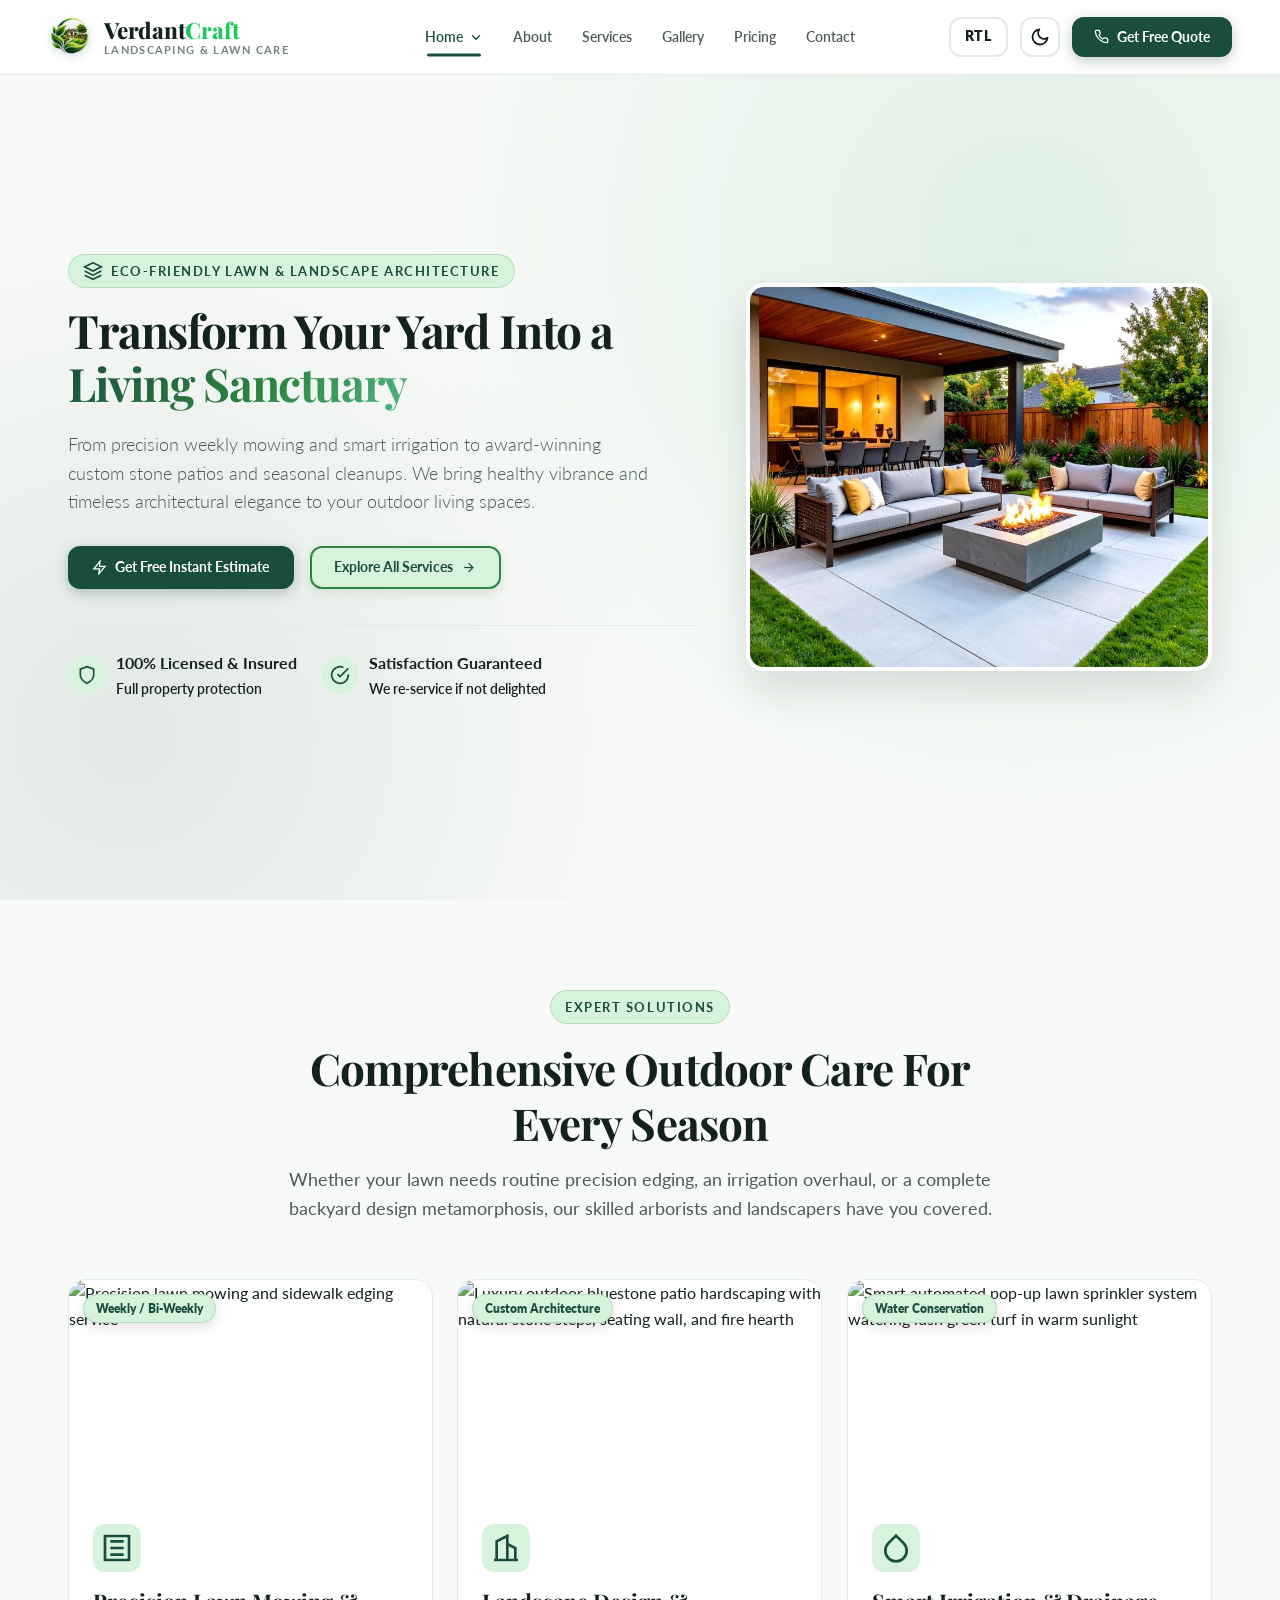
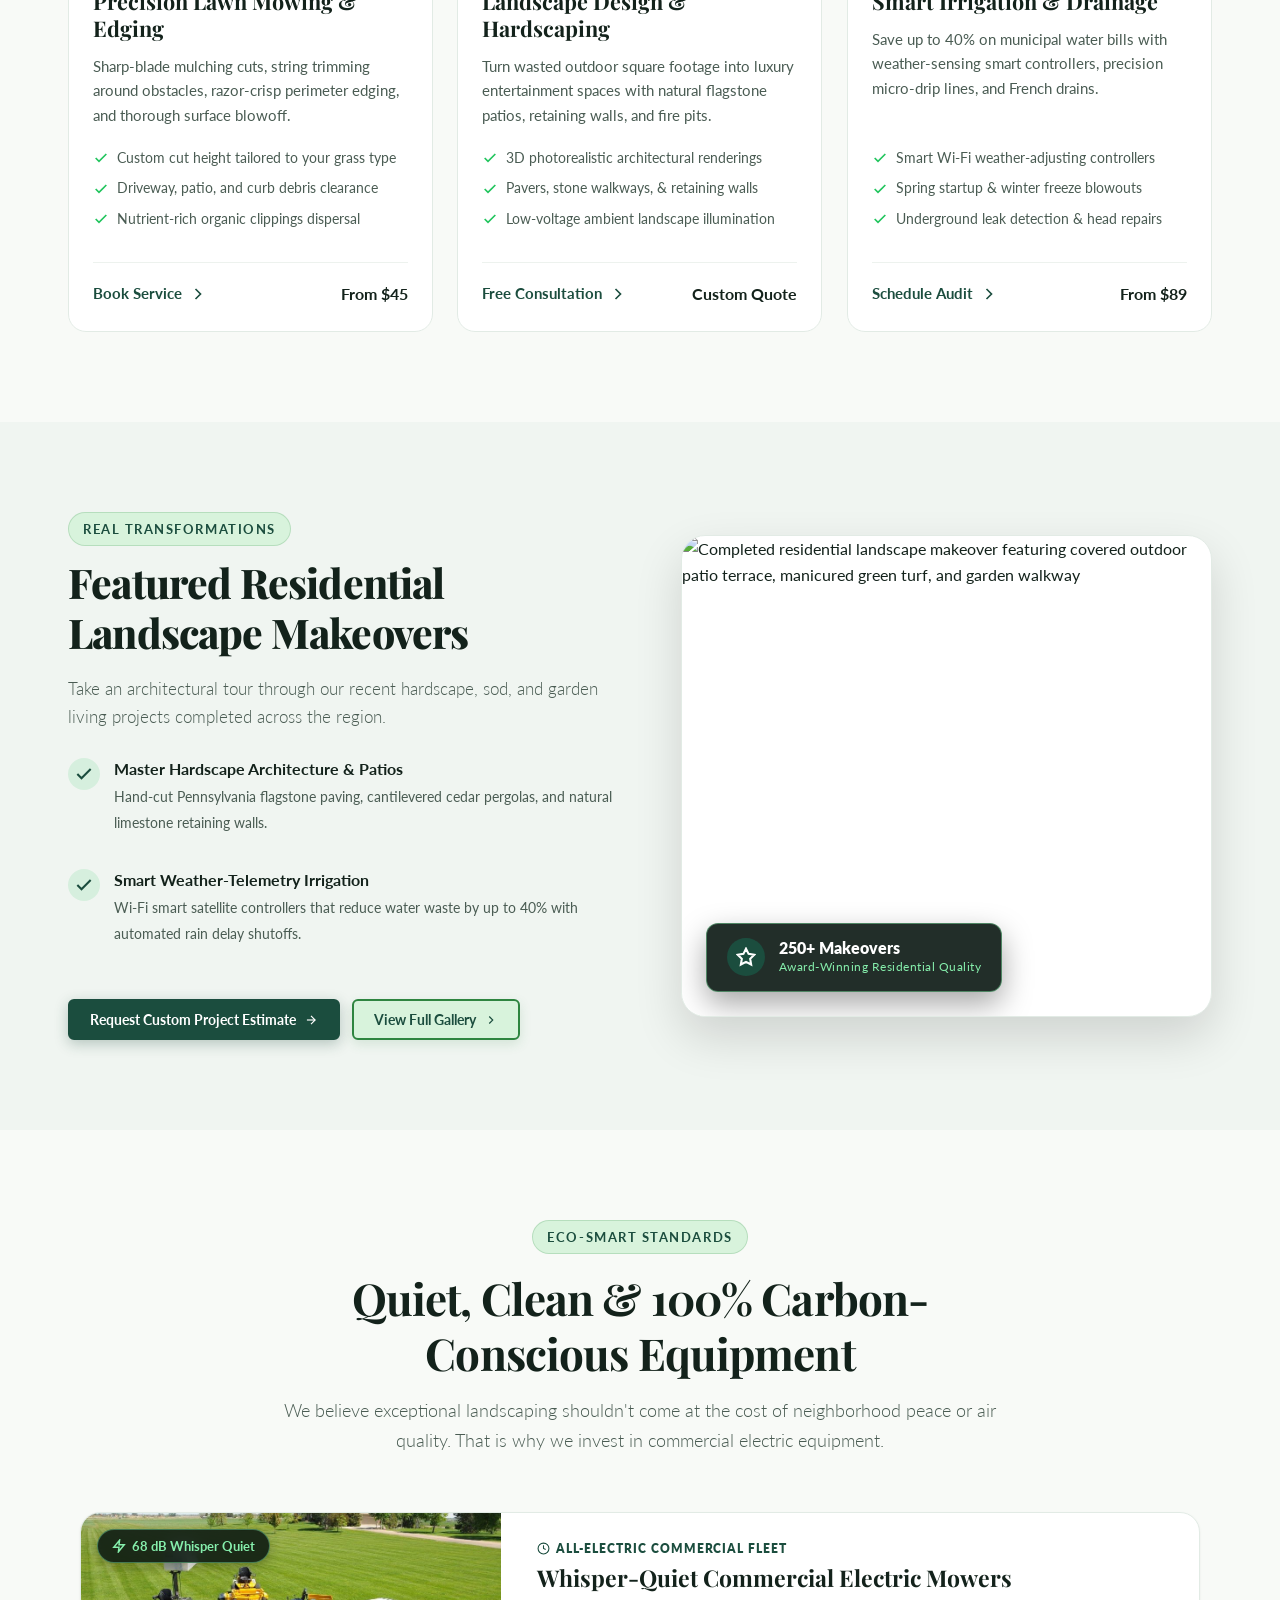
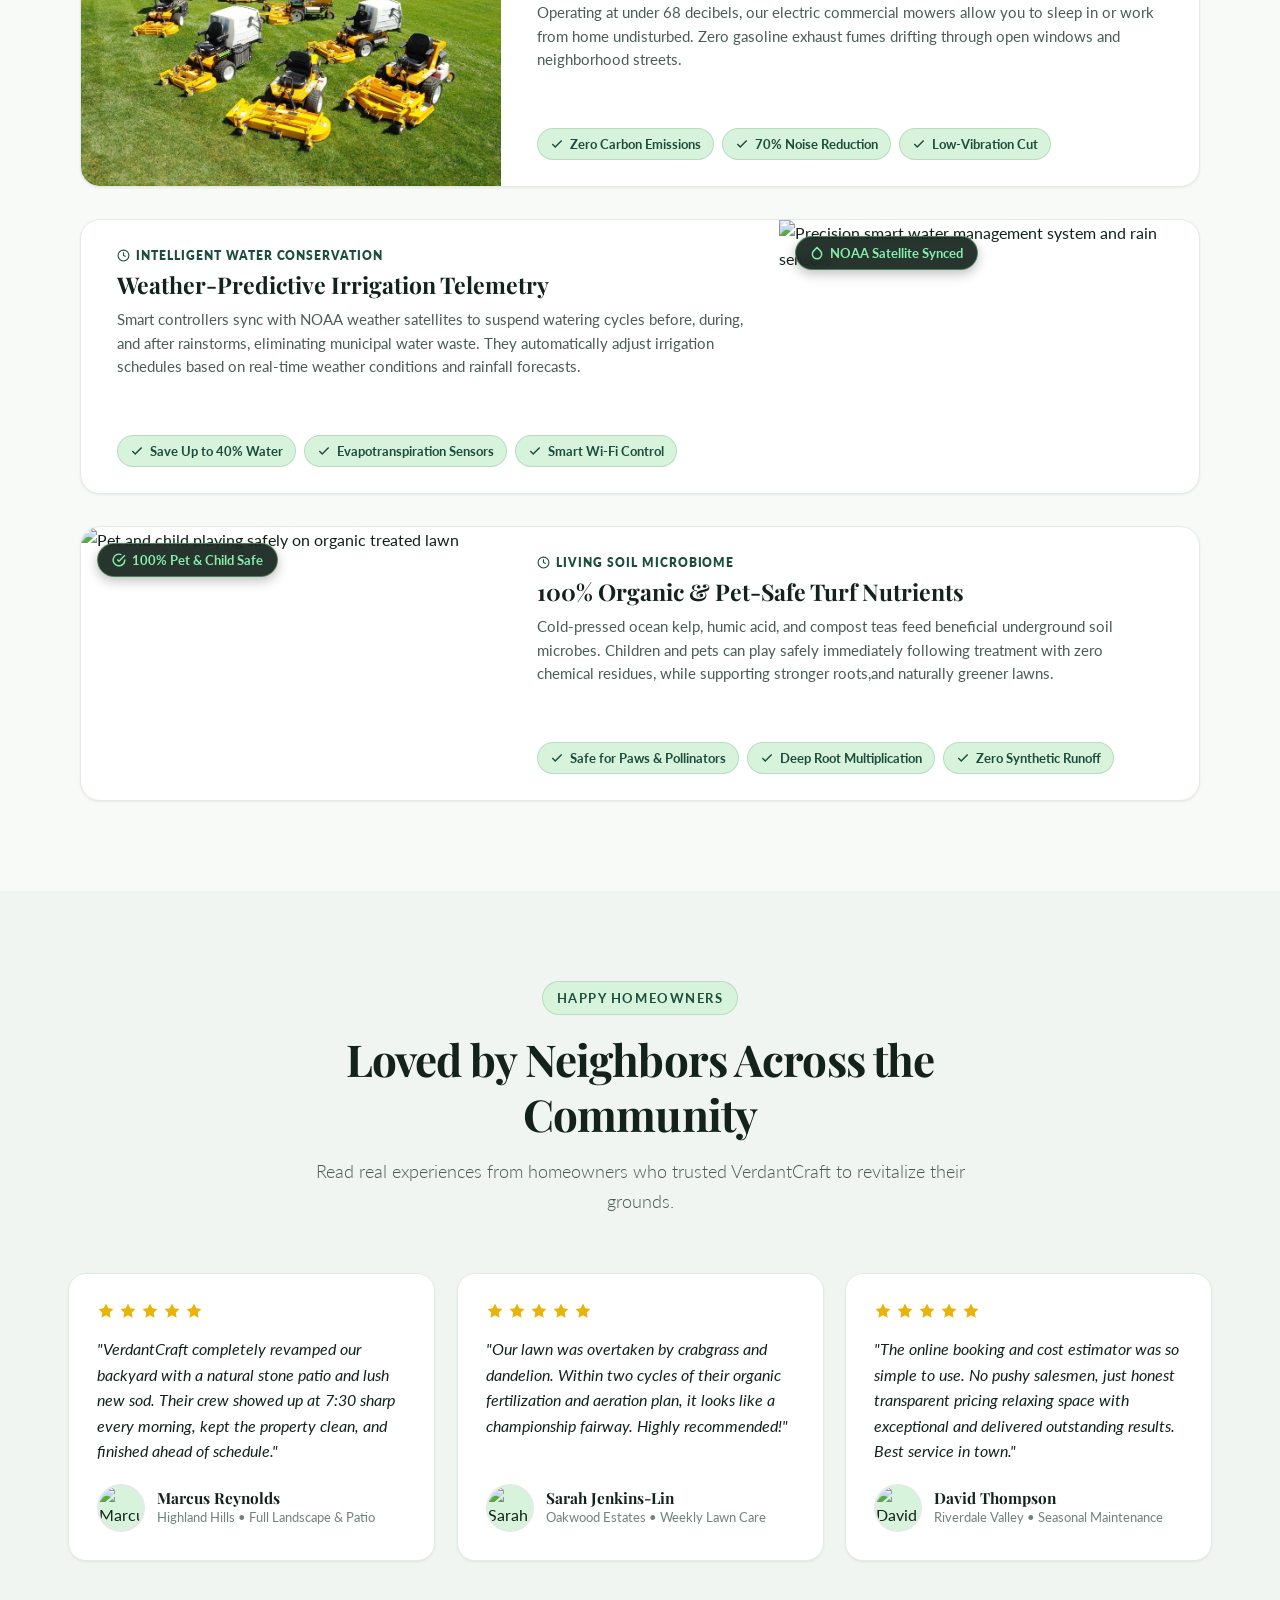
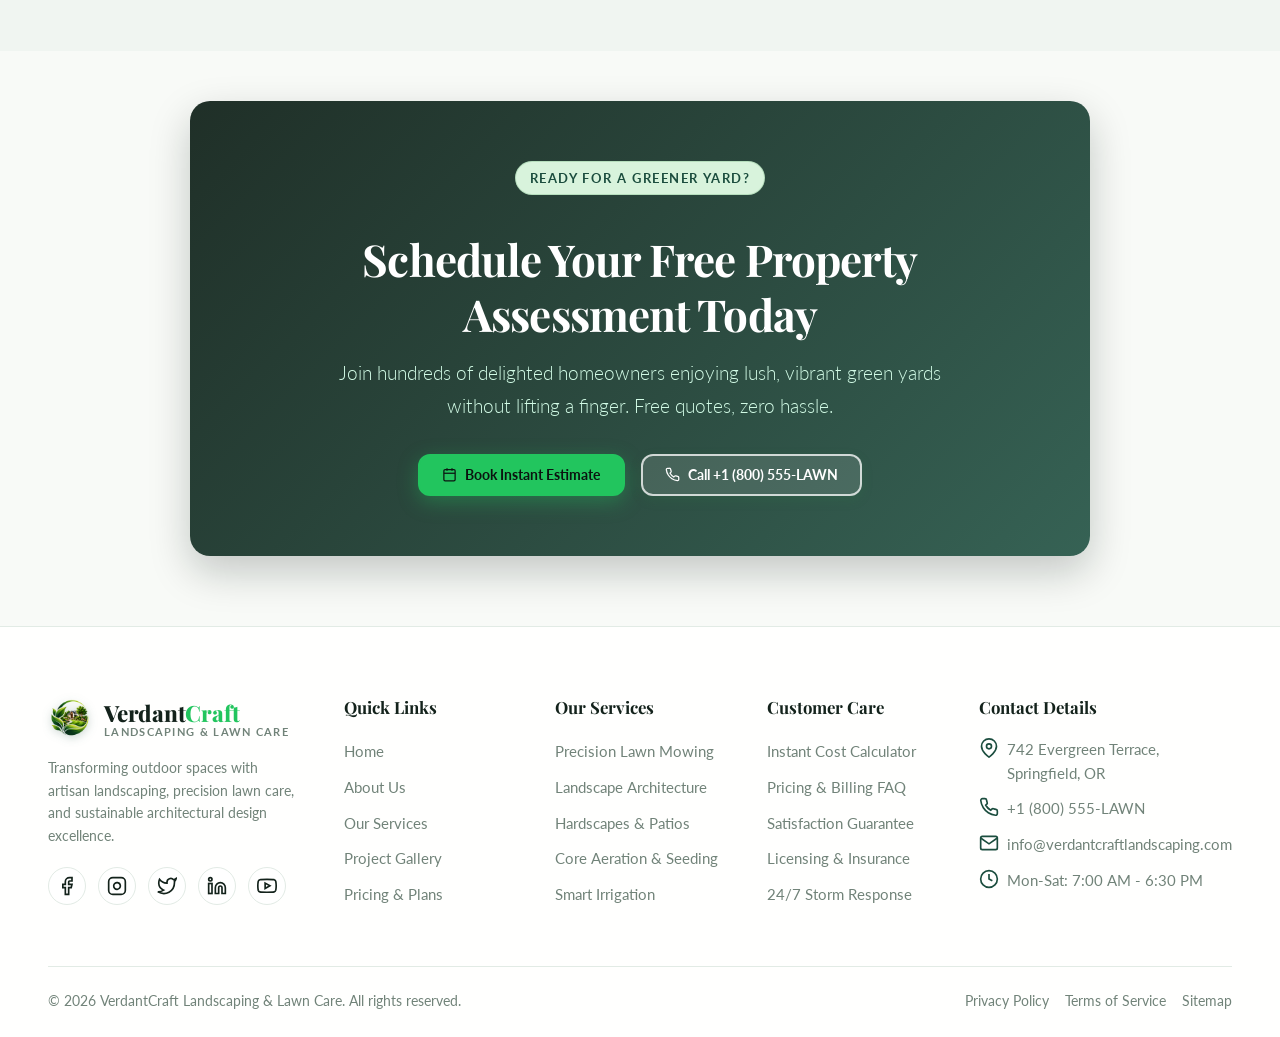
==== commit 196a92fd: "Update Garden Landscaping & Lawn Care Service website" ====
--- a/index.html
+++ b/index.html
@@ -1,4 +1,4 @@
-<!doctype html>
+﻿<!doctype html>
 <html lang="en" dir="ltr" data-theme="light">
 <head>
   <meta charset="utf-8">
--- a/style.css
+++ b/style.css
@@ -1,2112 +1,2118 @@
-﻿*, *::before, *::after {
-  box-sizing: border-box;
-}
-
-html {
-  font-size: 16px;
-  scroll-behavior: smooth;
-}
-
-body {
-  margin: 0;
-  font-family: var(--font-body);
-  background-color: var(--bg-body);
-  color: var(--text-main);
-  line-height: 1.6;
-  -webkit-font-smoothing: antialiased;
-  -moz-osx-font-smoothing: grayscale;
-  overflow-x: hidden;
-  transition: background-color var(--transition-normal), color var(--transition-normal);
-}
-
-.skip-link {
-  position: absolute;
-  top: -60px;
-  left: 20px;
-  background: var(--primary);
-  color: #fff;
-  padding: 10px 16px;
-  border-radius: var(--radius-sm);
-  z-index: 9999;
-  text-decoration: none;
-  font-weight: 600;
-  transition: top 0.2s ease;
-}
-.skip-link:focus {
-  top: 20px;
-}
-
-h1, h2, h3, h4, h5, h6 {
-  font-family: var(--font-heading);
-  color: var(--text-main);
-  font-weight: 700;
-  line-height: 1.25;
-  margin-top: 0;
-}
-
-h1 {
-  font-size: clamp(2.25rem, 5vw, 3.75rem);
-  letter-spacing: -0.03em;
-}
-
-h2 {
-  font-size: clamp(1.85rem, 3.8vw, 2.75rem);
-  letter-spacing: -0.02em;
-}
-
-h3 {
-  font-size: clamp(1.3rem, 2.4vw, 1.65rem);
-}
-
-p {
-  margin-top: 0;
-  margin-bottom: 1.25rem;
-  color: var(--text-secondary);
-}
-
-.lead {
-  font-size: 1.18rem;
-  line-height: 1.7;
-  color: var(--text-secondary);
-}
-
-.text-gradient {
-  background: linear-gradient(135deg, #1b4d3e 0%, #2e8540 60%, #52b788 100%);
-  -webkit-background-clip: text;
-  -webkit-text-fill-color: transparent;
-}
-[data-theme="dark"] .text-gradient {
-  background: linear-gradient(135deg, #4ade80 0%, #a7f3d0 100%);
-  -webkit-background-clip: text;
-  -webkit-text-fill-color: transparent;
-}
-
-.eyebrow {
-  display: inline-flex;
-  align-items: center;
-  align-self: flex-start;
-  width: fit-content;
-  max-width: fit-content;
-  gap: 8px;
-  font-size: 0.8rem;
-  font-weight: 700;
-  text-transform: uppercase;
-  letter-spacing: 0.12em;
-  color: var(--primary);
-  background: var(--accent-subtle);
-  border: 1px solid rgba(46, 133, 64, 0.2);
-  padding: 6px 14px;
-  border-radius: var(--radius-full);
-  margin-bottom: 1rem;
-}
-[data-theme="dark"] .eyebrow {
-  color: #4ade80;
-  background: rgba(74, 222, 128, 0.15);
-  border-color: rgba(74, 222, 128, 0.3);
-}
-
-.eyebrow,
-.luxury-eyebrow,
-.tag-pill,
-.estate-tag-pill,
-.estate-meta-pill,
-.estate-pill-accent,
-.project-tag,
-.service-badge,
-.gallery-badge,
-.gallery-cta-badge,
-.studio-tag,
-.team-dept-badge,
-.timeline-year-tag,
-.service-pricing-tag,
-.annual-discount-pill,
-.eco-protocol-tag,
-.zone-badge,
-.zone-metric-pill,
-.eco-pill {
-  color: var(--primary, #1b4d3e) !important;
-  background: var(--accent-subtle, #d8f3dc) !important;
-  border: 1px solid rgba(46, 133, 64, 0.2) !important;
-  width: fit-content;
-  max-width: fit-content;
-}
-
-.eyebrow svg,
-.luxury-eyebrow svg,
-.tag-pill svg,
-.estate-tag-pill svg,
-.estate-meta-pill svg,
-.estate-pill-accent svg,
-.project-tag svg,
-.service-badge svg,
-.gallery-badge svg,
-.gallery-cta-badge svg,
-.studio-tag svg,
-.team-dept-badge svg,
-.timeline-year-tag svg,
-.service-pricing-tag svg,
-.annual-discount-pill svg,
-.eco-protocol-tag svg,
-.zone-badge svg,
-.zone-metric-pill svg,
-.eco-pill svg {
-  color: var(--primary, #1b4d3e) !important;
-  stroke: var(--primary, #1b4d3e) !important;
-}
-
-[data-theme="dark"] .eyebrow,
-[data-theme="dark"] .luxury-eyebrow,
-[data-theme="dark"] .tag-pill,
-[data-theme="dark"] .estate-tag-pill,
-[data-theme="dark"] .estate-meta-pill,
-[data-theme="dark"] .estate-pill-accent,
-[data-theme="dark"] .project-tag,
-[data-theme="dark"] .service-badge,
-[data-theme="dark"] .gallery-badge,
-[data-theme="dark"] .gallery-cta-badge,
-[data-theme="dark"] .studio-tag,
-[data-theme="dark"] .team-dept-badge,
-[data-theme="dark"] .timeline-year-tag,
-[data-theme="dark"] .service-pricing-tag,
-[data-theme="dark"] .annual-discount-pill,
-[data-theme="dark"] .eco-protocol-tag,
-[data-theme="dark"] .zone-badge,
-[data-theme="dark"] .zone-metric-pill,
-[data-theme="dark"] .eco-pill {
-  color: #4ade80 !important;
-  background: rgba(74, 222, 128, 0.15) !important;
-  border: 1px solid rgba(74, 222, 128, 0.3) !important;
-}
-
-[data-theme="dark"] .eyebrow svg,
-[data-theme="dark"] .luxury-eyebrow svg,
-[data-theme="dark"] .tag-pill svg,
-[data-theme="dark"] .estate-tag-pill svg,
-[data-theme="dark"] .estate-meta-pill svg,
-[data-theme="dark"] .estate-pill-accent svg,
-[data-theme="dark"] .project-tag svg,
-[data-theme="dark"] .service-badge svg,
-[data-theme="dark"] .gallery-badge svg,
-[data-theme="dark"] .gallery-cta-badge svg,
-[data-theme="dark"] .studio-tag svg,
-[data-theme="dark"] .team-dept-badge svg,
-[data-theme="dark"] .timeline-year-tag svg,
-[data-theme="dark"] .service-pricing-tag svg,
-[data-theme="dark"] .annual-discount-pill svg,
-[data-theme="dark"] .eco-protocol-tag svg,
-[data-theme="dark"] .zone-badge svg,
-[data-theme="dark"] .zone-metric-pill svg,
-[data-theme="dark"] .eco-pill svg {
-  color: #4ade80 !important;
-  stroke: #4ade80 !important;
-}
-
-.text-primary,
-svg.text-primary,
-.icon.text-primary {
-  color: var(--primary, #1b4d3e) !important;
-  stroke: var(--primary, #1b4d3e) !important;
-}
-
-[data-theme="dark"] .text-primary,
-[data-theme="dark"] svg.text-primary,
-[data-theme="dark"] .icon.text-primary {
-  color: #4ade80 !important;
-  stroke: #4ade80 !important;
-}
-
-.text-muted {
-  color: var(--text-secondary, #4a5c53) !important;
-}
-
-[data-theme="dark"] .text-muted {
-  color: #c2d6cb !important;
-}
-
-.trust-points-bar,
-div.text-muted {
-  color: var(--text-secondary, #4a5c53) !important;
-}
-
-.trust-points-bar .icon,
-.trust-points-bar svg,
-div.text-muted .icon,
-div.text-muted svg.text-primary {
-  color: var(--primary, #1b4d3e) !important;
-  stroke: var(--primary, #1b4d3e) !important;
-}
-
-[data-theme="dark"] .trust-points-bar,
-[data-theme="dark"] div.text-muted {
-  color: #cbd5e1 !important;
-}
-
-[data-theme="dark"] .trust-points-bar span,
-[data-theme="dark"] div.text-muted span {
-  color: #e2e8f0 !important;
-}
-
-[data-theme="dark"] .trust-points-bar .icon,
-[data-theme="dark"] .trust-points-bar svg,
-[data-theme="dark"] div.text-muted .icon,
-[data-theme="dark"] div.text-muted svg {
-  color: #4ade80 !important;
-  stroke: #4ade80 !important;
-}
-
-[data-theme="dark"] .trust-points-bar span:not(:has(svg)),
-[data-theme="dark"] div.text-muted span:not(:has(svg)) {
-  color: #4ade80 !important;
-  opacity: 0.85;
-}
-
-.btn {
-  display: inline-flex;
-  align-items: center;
-  justify-content: center;
-  gap: 8px;
-  font-family: var(--font-body);
-  font-weight: 600;
-  font-size: 0.88rem;
-  padding: 0.52rem 1.25rem;
-  border-radius: var(--radius-md);
-  border: 1px solid transparent;
-  cursor: pointer;
-  text-decoration: none !important;
-  transition: all var(--transition-fast);
-  white-space: nowrap;
-  line-height: 1.4;
-}
-
-.btn-primary {
-  background-color: var(--primary) !important;
-  color: #ffffff !important;
-  border: 2px solid var(--primary) !important;
-  font-weight: 700;
-  box-shadow: 0 4px 14px rgba(27, 77, 62, 0.28);
-}
-.btn-primary:hover,
-.btn-primary:focus,
-.btn-primary:active,
-.btn-primary:focus-visible {
-  background-color: var(--primary-hover) !important;
-  color: #ffffff !important;
-  border-color: var(--primary-hover) !important;
-  transform: translateY(-2px);
-  box-shadow: 0 6px 20px rgba(27, 77, 62, 0.38);
-}
-.btn-primary *,
-.btn-primary:hover *,
-.btn-primary:focus * {
-  color: #ffffff !important;
-}
-
-[data-theme="dark"] .btn-primary {
-  background-color: #22c55e !important;
-  color: #0b1410 !important;
-  border-color: #22c55e !important;
-  font-weight: 700;
-  box-shadow: 0 4px 14px rgba(34, 197, 94, 0.35);
-}
-[data-theme="dark"] .btn-primary:hover,
-[data-theme="dark"] .btn-primary:focus,
-[data-theme="dark"] .btn-primary:active {
-  background-color: #4ade80 !important;
-  color: #0b1410 !important;
-  border-color: #4ade80 !important;
-}
-[data-theme="dark"] .btn-primary *,
-[data-theme="dark"] .btn-primary:hover *,
-[data-theme="dark"] .btn-primary:focus * {
-  color: #0b1410 !important;
-}
-
-.btn-secondary {
-  background-color: var(--secondary-subtle, #d8f3dc) !important;
-  color: var(--primary, #1b4d3e) !important;
-  border: 2px solid var(--secondary, #2e8540) !important;
-  font-weight: 700 !important;
-  box-shadow: 0 4px 12px rgba(46, 133, 64, 0.15);
-}
-.btn-secondary:hover,
-.btn-secondary:focus,
-.btn-secondary:active,
-.btn-secondary:focus-visible {
-  background-color: var(--secondary, #2e8540) !important;
-  color: #ffffff !important;
-  border-color: var(--secondary, #2e8540) !important;
-  transform: translateY(-2px);
-  box-shadow: 0 6px 20px rgba(46, 133, 64, 0.32);
-}
-.btn-secondary *,
-.btn-secondary:focus * {
-  color: var(--primary, #1b4d3e) !important;
-}
-.btn-secondary:hover * {
-  color: #ffffff !important;
-}
-
-[data-theme="dark"] .btn-secondary {
-  background-color: rgba(34, 197, 94, 0.16) !important;
-  color: #4ade80 !important;
-  border: 2px solid #22c55e !important;
-  font-weight: 700 !important;
-}
-[data-theme="dark"] .btn-secondary:hover,
-[data-theme="dark"] .btn-secondary:focus,
-[data-theme="dark"] .btn-secondary:active {
-  background-color: #22c55e !important;
-  color: #0b1410 !important;
-  border-color: #22c55e !important;
-  transform: translateY(-2px);
-}
-[data-theme="dark"] .btn-secondary * {
-  color: #4ade80 !important;
-}
-[data-theme="dark"] .btn-secondary:hover * {
-  color: #0b1410 !important;
-}
-
-.btn-accent {
-  background-color: var(--secondary, #2e8540) !important;
-  color: #ffffff !important;
-  border: 2px solid var(--secondary, #2e8540) !important;
-  font-weight: 700;
-}
-.btn-accent:hover,
-.btn-accent:focus,
-.btn-accent:active {
-  background-color: var(--secondary-hover, #236c33) !important;
-  color: #ffffff !important;
-  border-color: var(--secondary-hover, #236c33) !important;
-  transform: translateY(-2px);
-}
-.btn-accent *,
-.btn-accent:hover * {
-  color: #ffffff !important;
-}
-
-.cta-banner .btn-primary,
-.cta-banner-lush .btn-primary,
-.services-hero .btn-primary,
-.services-hero-cta .btn-primary,
-.pricing-hero-content .btn-primary,
-.gallery-cta .btn-primary,
-.home2-hero-cta .btn-primary,
-.home2-cta-actions .btn-primary {
-  background-color: #22c55e !important;
-  color: #0b1410 !important;
-  border: 2px solid #22c55e !important;
-  font-weight: 700 !important;
-  box-shadow: 0 6px 20px rgba(34, 197, 94, 0.35);
-}
-.cta-banner .btn-primary:hover,
-.cta-banner-lush .btn-primary:hover,
-.services-hero .btn-primary:hover,
-.services-hero-cta .btn-primary:hover,
-.pricing-hero-content .btn-primary:hover,
-.gallery-cta .btn-primary:hover,
-.home2-hero-cta .btn-primary:hover,
-.home2-cta-actions .btn-primary:hover {
-  background-color: #4ade80 !important;
-  border-color: #4ade80 !important;
-  color: #0b1410 !important;
-}
-.cta-banner .btn-primary *,
-.cta-banner-lush .btn-primary *,
-.services-hero .btn-primary *,
-.services-hero-cta .btn-primary *,
-.pricing-hero-content .btn-primary *,
-.gallery-cta .btn-primary *,
-.home2-hero-cta .btn-primary *,
-.home2-cta-actions .btn-primary * {
-  color: #0b1410 !important;
-}
-
-.cta-banner .btn-secondary,
-.cta-banner-lush .btn-secondary,
-.services-hero .btn-secondary,
-.services-hero-cta .btn-secondary,
-.pricing-hero-content .btn-secondary,
-.gallery-cta .btn-secondary,
-.home2-hero-cta .btn-secondary,
-.home2-cta-actions .btn-secondary {
-  background-color: rgba(255, 255, 255, 0.12) !important;
-  color: #ffffff !important;
-  border: 2px solid rgba(255, 255, 255, 0.75) !important;
-  font-weight: 700 !important;
-  backdrop-filter: blur(8px);
-  -webkit-backdrop-filter: blur(8px);
-}
-.cta-banner .btn-secondary:hover,
-.cta-banner-lush .btn-secondary:hover,
-.services-hero .btn-secondary:hover,
-.services-hero-cta .btn-secondary:hover,
-.pricing-hero-content .btn-secondary:hover,
-.gallery-cta .btn-secondary:hover,
-.home2-hero-cta .btn-secondary:hover,
-.home2-cta-actions .btn-secondary:hover {
-  background-color: #ffffff !important;
-  color: #0f2c1f !important;
-  border-color: #ffffff !important;
-}
-.cta-banner .btn-secondary *,
-.cta-banner-lush .btn-secondary *,
-.services-hero .btn-secondary *,
-.services-hero-cta .btn-secondary *,
-.pricing-hero-content .btn-secondary *,
-.gallery-cta .btn-secondary *,
-.home2-hero-cta .btn-secondary *,
-.home2-cta-actions .btn-secondary * {
-  color: #ffffff !important;
-}
-.cta-banner .btn-secondary:hover *,
-.cta-banner-lush .btn-secondary:hover *,
-.services-hero .btn-secondary:hover *,
-.services-hero-cta .btn-secondary:hover *,
-.pricing-hero-content .btn-secondary:hover *,
-.gallery-cta .btn-secondary:hover *,
-.home2-hero-cta .btn-secondary:hover *,
-.home2-cta-actions .btn-secondary:hover * {
-  color: #0f2c1f !important;
-}
-
-.btn-emerald {
-  background-color: var(--primary) !important;
-  color: #ffffff !important;
-  border: 2px solid var(--primary) !important;
-  font-weight: 700;
-}
-.btn-light-outline,
-.btn-outline,
-.btn-outline-light {
-  background-color: var(--secondary-subtle, #d8f3dc) !important;
-  color: var(--primary, #1b4d3e) !important;
-  border: 2px solid var(--secondary, #2e8540) !important;
-  font-weight: 700;
-}
-.cta-banner .btn-emerald,
-.cta-banner-lush .btn-emerald {
-  background-color: #22c55e !important;
-  color: #0b1410 !important;
-  border-color: #22c55e !important;
-}
-.cta-banner .btn-light-outline,
-.cta-banner-lush .btn-light-outline {
-  background-color: rgba(255, 255, 255, 0.12) !important;
-  color: #ffffff !important;
-  border: 2px solid rgba(255, 255, 255, 0.75) !important;
-}
-
-.btn-sm {
-  padding: 0.38rem 0.90rem;
-  font-size: 0.82rem;
-  border-radius: var(--radius-sm);
-}
-
-.btn-lg {
-  padding: 0.58rem 1.4rem !important;
-  font-size: 0.90rem !important;
-  font-weight: 700 !important;
-  gap: 8px !important;
-}
-
-.btn .icon,
-.btn svg {
-  width: 15px;
-  height: 15px;
-}
-
-.icon, .nav-icon {
-  width: 1.25rem;
-  height: 1.25rem;
-  display: inline-block;
-  vertical-align: middle;
-  flex-shrink: 0;
-}
-.icon-lg {
-  width: 2rem;
-  height: 2rem;
-}
-
-.top-bar {
-  background-color: #14372c;
-  color: #d1fae5;
-  font-size: 0.82rem;
-  padding: 8px 0;
-  border-bottom: 1px solid rgba(255, 255, 255, 0.08);
-}
-.top-bar-content {
-  display: flex;
-  justify-content: space-between;
-  align-items: center;
-  flex-wrap: wrap;
-  gap: 12px;
-}
-.top-bar-item {
-  display: inline-flex;
-  align-items: center;
-  gap: 6px;
-}
-.top-bar-item a {
-  color: #a7f3d0;
-  text-decoration: none;
-  font-weight: 600;
-}
-.top-bar-item a:hover {
-  text-decoration: underline;
-}
-
-.site-header {
-  position: sticky;
-  top: 0;
-  z-index: 1000;
-  background-color: var(--bg-header);
-  backdrop-filter: blur(12px);
-  -webkit-backdrop-filter: blur(12px);
-  border-bottom: 1px solid var(--border-color);
-  transition: background-color var(--transition-normal), box-shadow var(--transition-normal);
-}
-.site-header.is-scrolled {
-  background-color: var(--bg-header-scrolled);
-  box-shadow: var(--shadow-md);
-}
-
-.site-header .container,
-.site-footer .container {
-  max-width: 1440px;
-  width: 100%;
-  padding-left: 36px;
-  padding-right: 36px;
-}
-
-.header-row {
-  display: flex;
-  align-items: center;
-  justify-content: space-between;
-  height: 74px;
-  position: relative;
-}
-
-.brand {
-  display: flex;
-  align-items: center;
-  gap: 12px;
-  text-decoration: none;
-  color: var(--text-main);
-  white-space: nowrap;
-}
-.brand-logo-badge {
-  width: 44px;
-  height: 44px;
-  display: flex;
-  align-items: center;
-  justify-content: center;
-  flex-shrink: 0;
-  background: transparent;
-}
-.brand-logo-img {
-  width: 44px;
-  height: 44px;
-  object-fit: contain;
-  filter: drop-shadow(0 2px 5px rgba(27, 77, 62, 0.25));
-  transition: transform 0.3s cubic-bezier(0.16, 1, 0.3, 1);
-}
-.brand:hover .brand-logo-img {
-  transform: scale(1.1) rotate(3deg);
-}
-
-.theme-logo-light {
-  display: block !important;
-}
-.theme-logo-dark {
-  display: none !important;
-}
-
-[data-theme="dark"] .theme-logo-light {
-  display: none !important;
-}
-[data-theme="dark"] .theme-logo-dark {
-  display: block !important;
-}
-.brand-name {
-  font-family: var(--font-heading);
-  font-size: 1.4rem;
-  font-weight: 800;
-  letter-spacing: -0.01em;
-  display: block;
-  line-height: 1.1;
-  white-space: nowrap;
-}
-.brand-name span {
-  color: #22c55e;
-}
-.brand-sub {
-  font-size: 0.68rem;
-  font-weight: 700;
-  letter-spacing: 0.12em;
-  text-transform: uppercase;
-  color: var(--text-muted);
-  display: block;
-  white-space: nowrap;
-  line-height: 1.2;
-}
-
-.site-nav {
-  display: flex;
-  align-items: center;
-  gap: 12px;
-}
-
-@media (min-width: 993px) {
-  .site-nav {
-    position: absolute;
-    left: 50%;
-    top: 50%;
-    transform: translate(-50%, -50%);
-    z-index: 5;
-    padding: 0 24px;
-  }
-}
-
-@media (min-width: 993px) and (max-width: 1120px) {
-  .site-nav {
-    gap: 6px;
-    padding: 0 12px;
-  }
-  .site-nav .nav-link {
-    padding: 8px 12px;
-    font-size: 0.9rem;
-  }
-}
-.nav-link {
-  position: relative;
-  font-weight: 600;
-  font-size: 0.95rem;
-  padding: 8px 16px 10px;
-  color: var(--text-secondary);
-  text-decoration: none;
-  border-radius: var(--radius-sm);
-  transition: color var(--transition-fast);
-  white-space: nowrap;
-}
-
-.nav-link::after {
-  content: '';
-  position: absolute;
-  bottom: 0;
-  left: 14px;
-  right: 14px;
-  height: 3.5px;
-  background: var(--primary);
-  border-radius: 3px;
-  transform: scaleX(0);
-  transform-origin: center;
-  transition: transform 0.26s cubic-bezier(0.16, 1, 0.3, 1), background-color var(--transition-fast);
-}
-
-.nav-link:hover {
-  color: var(--primary);
-  background: transparent;
-}
-
-.nav-link:hover::after {
-  transform: scaleX(1);
-}
-
-.nav-link.active {
-  color: var(--primary);
-  background: transparent;
-}
-
-.nav-link.active::after {
-  transform: scaleX(1);
-}
-
-[data-theme="dark"] .nav-link:hover,
-[data-theme="dark"] .nav-link.active {
-  color: #4ade80;
-}
-
-[data-theme="dark"] .nav-link::after {
-  background: #22c55e;
-}
-
-@media (max-width: 992px) {
-  .nav-link::after {
-    left: 16px;
-    right: auto;
-    width: 36px;
-    transform-origin: left;
-  }
-}
-
-.nav-item-dropdown {
-  position: relative;
-  display: inline-flex;
-  align-items: center;
-}
-
-.nav-dropdown-toggle {
-  display: inline-flex;
-  align-items: center;
-  gap: 6px;
-  cursor: pointer;
-}
-
-.dropdown-chevron {
-  width: 14px;
-  height: 14px;
-  transition: transform var(--transition-fast);
-  stroke: currentColor;
-}
-
-.nav-item-dropdown:hover .dropdown-chevron,
-.nav-item-dropdown.is-open .dropdown-chevron {
-  transform: rotate(180deg);
-}
-
-.dropdown-menu-custom {
-  position: absolute;
-  top: calc(100% + 8px);
-  left: 0;
-  min-width: 230px;
-  background: var(--bg-surface-elevated);
-  border: 1px solid var(--border-color);
-  border-radius: var(--radius-md);
-  box-shadow: 0 14px 34px rgba(11, 22, 16, 0.16);
-  padding: 8px;
-  opacity: 0;
-  visibility: hidden;
-  transform: translateY(8px);
-  transition: opacity 0.22s ease, transform 0.22s ease, visibility 0.22s;
-  z-index: 1000;
-  display: flex;
-  flex-direction: column;
-  gap: 4px;
-}
-
-[data-theme="dark"] .dropdown-menu-custom {
-  background: #121c17;
-  border-color: rgba(255, 255, 255, 0.1);
-  box-shadow: 0 16px 36px rgba(0, 0, 0, 0.55);
-}
-
-.dropdown-menu-custom::before {
-  content: '';
-  position: absolute;
-  top: -12px;
-  left: 0;
-  right: 0;
-  height: 12px;
-}
-
-.nav-item-dropdown:hover .dropdown-menu-custom,
-.nav-item-dropdown:focus-within .dropdown-menu-custom,
-.nav-item-dropdown.is-open .dropdown-menu-custom {
-  opacity: 1;
-  visibility: visible;
-  transform: translateY(0);
-}
-
-.dropdown-item-custom {
-  display: flex;
-  flex-direction: column;
-  padding: 10px 14px;
-  border-radius: var(--radius-sm);
-  text-decoration: none;
-  color: var(--text-main);
-  transition: all var(--transition-fast);
-}
-
-.dropdown-item-custom:hover {
-  background: var(--bg-muted);
-  color: var(--primary);
-  transform: translateX(4px);
-}
-
-[data-theme="dark"] .dropdown-item-custom:hover {
-  background: rgba(34, 197, 94, 0.12);
-  color: #4ade80;
-}
-
-.dropdown-item-custom.active {
-  background: var(--accent-subtle);
-  color: var(--primary);
-}
-
-[data-theme="dark"] .dropdown-item-custom.active {
-  background: rgba(34, 197, 94, 0.18);
-  color: #4ade80;
-}
-
-.dropdown-item-title {
-  font-weight: 700;
-  font-size: 0.92rem;
-  line-height: 1.2;
-}
-
-.dropdown-item-desc {
-  font-size: 0.74rem;
-  color: var(--text-muted);
-  margin-top: 3px;
-  line-height: 1.2;
-}
-
-[dir="rtl"] .dropdown-menu-custom {
-  left: auto;
-  right: 0;
-}
-
-[dir="rtl"] .dropdown-item-custom:hover {
-  transform: translateX(-4px);
-}
-
-@media (max-width: 992px) {
-  .nav-item-dropdown {
-    width: 100%;
-    flex-direction: column;
-    align-items: stretch;
-  }
-  .nav-dropdown-toggle {
-    width: 100%;
-    justify-content: space-between;
-  }
-  .dropdown-menu-custom {
-    position: static;
-    opacity: 1;
-    visibility: visible;
-    transform: none;
-    box-shadow: none;
-    border: none;
-    background: transparent;
-    padding: 6px 0 6px 16px;
-    display: none;
-  }
-  .nav-item-dropdown.is-open .dropdown-menu-custom {
-    display: flex;
-  }
-  [dir="rtl"] .dropdown-menu-custom {
-    padding: 6px 16px 6px 0;
-  }
-}
-
-.header-actions {
-  display: flex;
-  align-items: center;
-  gap: 12px;
-}
-
-.icon-btn {
-  background: var(--bg-surface);
-  border: 2px solid var(--border-color);
-  color: var(--text-main);
-  width: 40px;
-  height: 40px;
-  border-radius: var(--radius-md);
-  display: flex;
-  align-items: center;
-  justify-content: center;
-  cursor: pointer;
-  transition: all var(--transition-fast);
-}
-.icon-btn svg,
-.theme-control svg {
-  stroke-width: 2.2px;
-}
-.icon-btn:hover,
-.theme-control:hover {
-  background: var(--primary);
-  border-color: var(--primary);
-  color: #ffffff;
-}
-.icon-btn:hover svg,
-.theme-control:hover svg {
-  stroke: #ffffff;
-  stroke-width: 2.2px;
-}
-[data-theme="dark"] .icon-btn:hover,
-[data-theme="dark"] .theme-control:hover {
-  background: #22c55e;
-  border-color: #22c55e;
-  color: #0b1410;
-}
-[data-theme="dark"] .icon-btn:hover svg,
-[data-theme="dark"] .theme-control:hover svg {
-  stroke: #0b1410;
-  stroke-width: 2.2px;
-}
-
-.dir-btn {
-  display: inline-flex;
-  align-items: center;
-  justify-content: center;
-  background: var(--bg-surface);
-  border: 2px solid var(--border-color);
-  border-radius: var(--radius-md);
-  padding: 0 14px;
-  height: 40px;
-  min-width: 58px;
-  cursor: pointer;
-  font-family: var(--font-body);
-  font-size: 0.85rem;
-  font-weight: 800;
-  letter-spacing: 0.06em;
-  color: var(--text-main);
-  transition: all var(--transition-fast);
-  user-select: none;
-}
-.dir-btn:hover {
-  background: var(--primary);
-  border-color: var(--primary);
-  color: #ffffff;
-}
-[data-theme="dark"] .dir-btn:hover {
-  background: #22c55e;
-  border-color: #22c55e;
-  color: #0b1410;
-}
-
-.menu-toggle {
-  display: none;
-  background: var(--bg-surface);
-  border: 2px solid var(--border-color);
-  color: var(--text-main);
-  width: 42px;
-  height: 42px;
-  border-radius: var(--radius-md);
-  cursor: pointer;
-  transition: all var(--transition-fast);
-  align-items: center;
-  justify-content: center;
-}
-.menu-toggle svg line,
-.menu-toggle svg path {
-  stroke-width: 2.8px !important;
-  stroke-linecap: round !important;
-}
-.menu-toggle:hover {
-  background: var(--bg-muted);
-  color: var(--primary);
-  border-color: var(--primary-light);
-}
-.menu-toggle:hover svg line,
-.menu-toggle:hover svg path {
-  stroke-width: 2.8px !important;
-  stroke-linecap: round !important;
-}
-
-.hero-section {
-  position: relative;
-  min-height: calc(100vh - 75px);
-  min-height: calc(100dvh - 75px);
-  display: flex;
-  align-items: center;
-  padding: 24px 0;
-  box-sizing: border-box;
-  background: radial-gradient(circle at 80% 20%, rgba(82, 183, 136, 0.15), transparent 50%),
-              radial-gradient(circle at 10% 80%, rgba(27, 77, 62, 0.1), transparent 40%);
-  overflow: hidden;
-}
-
-.hero-grid {
-  display: grid;
-  grid-template-columns: 1.15fr 0.85fr;
-  gap: 40px;
-  align-items: center;
-  width: 100%;
-}
-
-.hero-content h1 {
-  font-size: clamp(2.1rem, 3.6vw, 3.2rem);
-  line-height: 1.15;
-  margin-bottom: 16px;
-}
-.hero-content p {
-  font-size: clamp(0.98rem, 1.15vw, 1.1rem);
-  line-height: 1.55;
-  margin-bottom: 24px;
-  max-width: 580px;
-}
-
-.hero-cta-group {
-  display: flex;
-  align-items: center;
-  flex-wrap: wrap;
-  gap: 14px;
-  margin-bottom: 22px;
-}
-
-.trust-badges {
-  display: flex;
-  align-items: center;
-  gap: 24px;
-  padding-top: 18px;
-  border-top: 1px solid var(--border-color);
-}
-.trust-badge-item {
-  display: flex;
-  align-items: center;
-  gap: 10px;
-}
-.trust-badge-icon {
-  width: 38px;
-  height: 38px;
-  border-radius: 50%;
-  background: var(--accent-subtle);
-  color: var(--primary);
-  display: flex;
-  align-items: center;
-  justify-content: center;
-}
-[data-theme="dark"] .trust-badge-icon {
-  background: rgba(74, 222, 128, 0.15);
-  color: #4ade80;
-}
-.trust-badge-item span {
-  font-size: 0.86rem;
-  font-weight: 600;
-  line-height: 1.3;
-}
-
-.hero-visual {
-  position: relative;
-}
-.hero-image-wrap {
-  position: relative;
-  border-radius: var(--radius-lg);
-  overflow: hidden;
-  box-shadow: var(--shadow-xl);
-  border: 4px solid var(--bg-surface);
-}
-.hero-image-wrap img {
-  width: 100%;
-  height: clamp(300px, 46vh, 460px);
-  object-fit: cover;
-  object-position: center 70%;
-  display: block;
-  transition: transform 0.8s ease;
-}
-.hero-image-wrap:hover img {
-  transform: scale(1.03);
-}
-
-.hero-floating-card {
-  position: absolute;
-  bottom: -24px;
-  left: -24px;
-  background: var(--bg-surface-elevated);
-  padding: 16px 20px;
-  border-radius: var(--radius-md);
-  box-shadow: var(--shadow-lg);
-  border: 1px solid var(--border-color);
-  display: flex;
-  align-items: center;
-  gap: 14px;
-  max-width: 280px;
-}
-.hero-floating-card .avatar-stack {
-  display: flex;
-}
-.hero-floating-card .avatar-stack span {
-  width: 32px;
-  height: 32px;
-  border-radius: 50%;
-  border: 2px solid var(--bg-surface);
-  margin-left: -8px;
-  background: #cbd5e1;
-  display: flex;
-  align-items: center;
-  justify-content: center;
-  font-size: 0.72rem;
-  font-weight: 700;
-  color: #334155;
-}
-.hero-floating-card .avatar-stack span:first-child {
-  margin-left: 0;
-  background: #86efac;
-  color: #064e3b;
-}
-
-.stats-section {
-  padding: 40px 0;
-  background-color: var(--bg-surface);
-  border-top: 1px solid var(--border-color);
-  border-bottom: 1px solid var(--border-color);
-}
-.stats-grid {
-  display: grid;
-  grid-template-columns: repeat(4, 1fr);
-  gap: 24px;
-  text-align: center;
-}
-.stat-item {
-  padding: 12px;
-}
-.stat-number {
-  font-size: 2.6rem;
-  font-weight: 800;
-  color: var(--primary);
-  line-height: 1;
-  margin-bottom: 6px;
-}
-[data-theme="dark"] .stat-number {
-  color: #4ade80;
-}
-.stat-label {
-  font-size: 0.9rem;
-  font-weight: 600;
-  color: var(--text-secondary);
-}
-
-.section {
-  padding: 90px 0;
-}
-.section-muted {
-  background-color: var(--bg-muted);
-}
-.section-header {
-  text-align: center;
-  max-width: 720px;
-  margin: 0 auto 56px;
-}
-.section-header h2 {
-  margin-bottom: 16px;
-}
-.section-header p {
-  font-size: 1.1rem;
-}
-
-.services-grid {
-  display: grid;
-  grid-template-columns: repeat(auto-fit, minmax(320px, 1fr));
-  gap: 32px;
-}
-
-.service-card {
-  background: var(--bg-surface);
-  border-radius: var(--radius-lg);
-  overflow: hidden;
-  border: 1px solid var(--border-color);
-  transition: all var(--transition-normal);
-  display: flex;
-  flex-direction: column;
-}
-.service-card:hover {
-  transform: translateY(-6px);
-  box-shadow: var(--shadow-xl);
-  border-color: var(--border-focus);
-}
-
-.service-card-image {
-  position: relative;
-  height: 220px;
-  overflow: hidden;
-}
-.service-card-image img {
-  width: 100%;
-  height: 100%;
-  object-fit: cover;
-  transition: transform 0.6s ease;
-}
-.service-card:hover .service-card-image img {
-  transform: scale(1.06);
-}
-
-.service-badge {
-  position: absolute;
-  top: 14px;
-  left: 14px;
-  background: var(--accent-subtle, #d8f3dc);
-  color: var(--primary, #1b4d3e);
-  font-size: 0.76rem;
-  font-weight: 800;
-  padding: 4px 12px;
-  border-radius: var(--radius-full);
-  border: 1px solid rgba(46, 133, 64, 0.2);
-  box-shadow: 0 4px 12px rgba(0, 0, 0, 0.12);
-}
-
-[data-theme="dark"] .service-badge {
-  background: rgba(74, 222, 128, 0.15);
-  color: #4ade80;
-  border-color: rgba(74, 222, 128, 0.3);
-}
-
-.service-card-body {
-  padding: 24px;
-  display: flex;
-  flex-direction: column;
-  flex-grow: 1;
-}
-.service-icon-wrap {
-  width: 48px;
-  height: 48px;
-  border-radius: var(--radius-md);
-  background: var(--accent-subtle);
-  color: var(--primary);
-  display: flex;
-  align-items: center;
-  justify-content: center;
-  margin-bottom: 16px;
-}
-[data-theme="dark"] .service-icon-wrap {
-  background: rgba(74, 222, 128, 0.15);
-  color: #4ade80;
-}
-.service-card-body h3 {
-  font-size: 1.35rem;
-  margin-bottom: 12px;
-}
-.service-card-body p {
-  font-size: 0.95rem;
-  margin-bottom: 20px;
-  flex-grow: 1;
-}
-
-.service-features-list {
-  list-style: none;
-  padding: 0;
-  margin: 0 0 24px;
-}
-.service-features-list li {
-  font-size: 0.88rem;
-  color: var(--text-secondary);
-  display: flex;
-  align-items: center;
-  gap: 8px;
-  margin-bottom: 8px;
-}
-.service-features-list li svg {
-  color: #22c55e;
-  width: 16px;
-  height: 16px;
-}
-
-.service-card-footer {
-  padding-top: 18px;
-  border-top: 1px solid var(--border-light);
-  display: flex;
-  align-items: center;
-  justify-content: space-between;
-}
-.service-card-footer a {
-  color: var(--primary);
-  font-weight: 700;
-  text-decoration: none;
-  display: inline-flex;
-  align-items: center;
-  gap: 6px;
-  font-size: 0.92rem;
-}
-[data-theme="dark"] .service-card-footer a {
-  color: #4ade80;
-}
-.service-card-footer a:hover {
-  text-decoration: underline;
-}
-
-.transformation-section {
-  position: relative;
-}
-.transformation-card {
-  background: var(--bg-surface);
-  border-radius: var(--radius-lg);
-  border: 1px solid var(--border-color);
-  padding: 32px;
-  box-shadow: var(--shadow-lg);
-}
-
-.ba-slider-container {
-  position: relative;
-  width: 100%;
-  height: 440px;
-  overflow: hidden;
-  border-radius: var(--radius-md);
-  user-select: none;
-}
-.ba-img-after, .ba-img-before {
-  position: absolute;
-  top: 0;
-  left: 0;
-  width: 100%;
-  height: 100%;
-}
-.ba-img-after img, .ba-img-before img {
-  width: 100%;
-  height: 100%;
-  object-fit: cover;
-  display: block;
-}
-.ba-img-before {
-  width: 50%;
-  overflow: hidden;
-  z-index: 2;
-  border-right: 3px solid #ffffff;
-  box-shadow: 2px 0 10px rgba(0,0,0,0.4);
-}
-.ba-slider-handle {
-  position: absolute;
-  top: 50%;
-  left: 50%;
-  transform: translate(-50%, -50%);
-  width: 44px;
-  height: 44px;
-  background: #ffffff;
-  color: #1b4d3e;
-  border-radius: 50%;
-  box-shadow: 0 4px 14px rgba(0,0,0,0.3);
-  display: flex;
-  align-items: center;
-  justify-content: center;
-  cursor: ew-resize;
-  z-index: 10;
-  pointer-events: none;
-}
-.ba-label {
-  position: absolute;
-  top: 16px;
-  padding: 6px 14px;
-  font-size: 0.78rem;
-  font-weight: 700;
-  letter-spacing: 0.08em;
-  text-transform: uppercase;
-  border-radius: var(--radius-sm);
-  z-index: 5;
-}
-.ba-label-before {
-  left: 16px;
-  background: rgba(220, 38, 38, 0.85);
-  color: #ffffff;
-}
-.ba-label-after {
-  right: 16px;
-  background: rgba(34, 197, 94, 0.9);
-  color: #ffffff;
-}
-.ba-range-input {
-  position: absolute;
-  top: 0;
-  left: 0;
-  width: 100%;
-  height: 100%;
-  opacity: 0;
-  cursor: ew-resize;
-  z-index: 20;
-  margin: 0;
-}
-
-.process-grid {
-  display: grid;
-  grid-template-columns: repeat(auto-fit, minmax(260px, 1fr));
-  gap: 28px;
-}
-.process-card {
-  background: var(--bg-surface);
-  border: 1px solid var(--border-color);
-  border-radius: var(--radius-lg);
-  overflow: hidden;
-  box-shadow: var(--shadow-sm);
-  display: flex;
-  flex-direction: column;
-  transition: all var(--transition-normal);
-  position: relative;
-}
-.process-card:hover {
-  transform: translateY(-6px);
-  box-shadow: var(--shadow-xl);
-  border-color: var(--primary-light);
-}
-.process-img-wrap {
-  position: relative;
-  height: 190px;
-  overflow: hidden;
-}
-.process-img-wrap img {
-  width: 100%;
-  height: 100%;
-  object-fit: cover;
-  transition: transform 0.6s ease;
-}
-.process-card:hover .process-img-wrap img {
-  transform: scale(1.08);
-}
-.process-step-badge {
-  position: absolute;
-  top: 14px;
-  left: 14px;
-  width: 38px;
-  height: 38px;
-  border-radius: 50%;
-  background: #22c55e;
-  color: #0b1410;
-  font-weight: 800;
-  font-size: 1rem;
-  display: flex;
-  align-items: center;
-  justify-content: center;
-  box-shadow: 0 4px 10px rgba(0, 0, 0, 0.3);
-}
-.process-card-body {
-  padding: 24px;
-  flex-grow: 1;
-}
-.process-card-body h3 {
-  font-size: 1.22rem;
-  margin-bottom: 10px;
-}
-.process-card-body p {
-  font-size: 0.92rem;
-  color: var(--text-secondary);
-  margin-bottom: 0;
-}
-
-.project-gallery-grid {
-  display: grid;
-  grid-template-columns: repeat(2, 1fr);
-  gap: 32px;
-}
-@media (max-width: 768px) {
-  .project-gallery-grid {
-    grid-template-columns: 1fr;
-  }
-}
-.project-showcase-card {
-  position: relative;
-  border-radius: var(--radius-lg);
-  overflow: hidden;
-  box-shadow: var(--shadow-md);
-  border: 1px solid var(--border-color);
-  background: var(--bg-surface);
-  transition: all var(--transition-normal);
-  display: flex;
-  flex-direction: column;
-}
-.project-showcase-card:hover {
-  transform: translateY(-6px);
-  box-shadow: var(--shadow-xl);
-}
-.project-showcase-img {
-  position: relative;
-  height: 300px;
-  overflow: hidden;
-}
-.project-showcase-img img {
-  width: 100%;
-  height: 100%;
-  object-fit: cover;
-  transition: transform 0.7s cubic-bezier(0.16, 1, 0.3, 1);
-}
-.project-showcase-card:hover .project-showcase-img img {
-  transform: scale(1.05);
-}
-.project-tag {
-  position: absolute;
-  bottom: 14px;
-  left: 14px;
-  background: var(--accent-subtle, #d8f3dc);
-  color: var(--primary, #1b4d3e);
-  font-size: 0.76rem;
-  font-weight: 800;
-  padding: 5px 12px;
-  border-radius: var(--radius-full);
-  border: 1px solid rgba(46, 133, 64, 0.2);
-  box-shadow: 0 4px 12px rgba(0, 0, 0, 0.12);
-}
-
-[data-theme="dark"] .project-tag {
-  background: rgba(74, 222, 128, 0.15);
-  color: #4ade80;
-  border-color: rgba(74, 222, 128, 0.3);
-}
-.project-body {
-  padding: 24px;
-}
-.project-body h3 {
-  font-size: 1.35rem;
-  margin-bottom: 8px;
-}
-.project-meta {
-  display: flex;
-  align-items: center;
-  gap: 16px;
-  color: var(--text-muted);
-  font-size: 0.86rem;
-  margin-bottom: 12px;
-}
-
-.eco-tech-grid {
-  display: grid;
-  grid-template-columns: repeat(auto-fit, minmax(320px, 1fr));
-  gap: 30px;
-}
-.eco-tech-card {
-  background: var(--bg-surface);
-  border-radius: var(--radius-lg);
-  border: 1px solid var(--border-color);
-  overflow: hidden;
-  box-shadow: var(--shadow-sm);
-  transition: all var(--transition-normal);
-}
-.eco-tech-card:hover {
-  transform: translateY(-5px);
-  box-shadow: var(--shadow-xl);
-  border-color: #22c55e;
-}
-.eco-tech-img {
-  height: 220px;
-  overflow: hidden;
-}
-.eco-tech-img img {
-  width: 100%;
-  height: 100%;
-  object-fit: cover;
-  transition: transform 0.6s ease;
-}
-.eco-tech-card:hover .eco-tech-img img {
-  transform: scale(1.06);
-}
-.eco-tech-content {
-  padding: 24px;
-}
-
-.review-project-thumb {
-  width: 100%;
-  height: 160px;
-  border-radius: var(--radius-md);
-  object-fit: cover;
-  object-position: center;
-  margin-bottom: 16px;
-  border: 1px solid var(--border-color);
-  display: block;
-}
-
-.faq-side-img-wrap {
-  border-radius: var(--radius-lg);
-  overflow: hidden;
-  box-shadow: var(--shadow-lg);
-  position: relative;
-  height: 330px;
-  max-height: 340px;
-  border: 4px solid var(--bg-surface);
-}
-.faq-side-img-wrap img {
-  width: 100%;
-  height: 100%;
-  object-fit: cover;
-  object-position: center 15%;
-}
-
-.cta-banner-lush {
-  position: relative;
-  background-size: cover;
-  background-position: center;
-  color: #ffffff;
-  padding: 60px 40px;
-  overflow: hidden;
-  width: 900px;
-  max-width: calc(100% - 48px);
-  margin: 50px auto 70px;
-  border-radius: var(--radius-xl, 20px);
-  box-shadow: 0 16px 40px rgba(11, 22, 16, 0.22);
-}
-.cta-banner-lush::before {
-  content: '';
-  position: absolute;
-  top: 0; left: 0; right: 0; bottom: 0;
-  background: linear-gradient(135deg, rgba(13, 30, 22, 0.92) 0%, rgba(27, 77, 62, 0.88) 100%);
-  z-index: 1;
-}
-.cta-banner-lush .container {
-  position: relative;
-  z-index: 2;
-  max-width: 100%;
-}
-.pricing-grid {
-  display: grid;
-  grid-template-columns: repeat(auto-fit, minmax(300px, 1fr));
-  gap: 32px;
-  align-items: stretch;
-}
-.pricing-card {
-  background: var(--bg-surface);
-  border-radius: var(--radius-lg);
-  border: 1px solid var(--border-color);
-  padding: 36px 30px;
-  position: relative;
-  display: flex;
-  flex-direction: column;
-  transition: all var(--transition-normal);
-}
-.pricing-card.featured {
-  border: 2px solid #22c55e;
-  box-shadow: var(--shadow-xl);
-  transform: scale(1.03);
-}
-.pricing-badge {
-  position: absolute;
-  top: -14px;
-  left: 50%;
-  transform: translateX(-50%);
-  background: #22c55e;
-  color: #0b1410;
-  font-size: 0.76rem;
-  font-weight: 800;
-  padding: 4px 16px;
-  border-radius: var(--radius-full);
-  letter-spacing: 0.05em;
-  text-transform: uppercase;
-}
-.pricing-price {
-  font-size: 2.75rem;
-  font-weight: 800;
-  color: var(--text-main);
-  margin: 18px 0;
-}
-.pricing-price span {
-  font-size: 1rem;
-  font-weight: 500;
-  color: var(--text-muted);
-}
-.pricing-features {
-  list-style: none;
-  padding: 0;
-  margin: 24px 0 32px;
-  flex-grow: 1;
-}
-.pricing-features li {
-  display: flex;
-  align-items: center;
-  gap: 10px;
-  padding: 10px 0;
-  border-bottom: 1px solid var(--border-light);
-  font-size: 0.94rem;
-  color: var(--text-secondary);
-}
-.pricing-features li svg {
-  color: #22c55e;
-  flex-shrink: 0;
-}
-
-.reviews-grid {
-  display: grid;
-  grid-template-columns: repeat(auto-fit, minmax(320px, 1fr));
-  gap: 28px;
-}
-.review-card {
-  background: var(--bg-surface);
-  border-radius: var(--radius-lg);
-  padding: 28px;
-  border: 1px solid var(--border-color);
-  box-shadow: var(--shadow-sm);
-}
-.star-rating {
-  color: #eab308;
-  display: flex;
-  align-items: center;
-  gap: 4px;
-  margin-bottom: 16px;
-}
-.star-rating svg {
-  width: 18px;
-  height: 18px;
-  fill: #eab308;
-  color: #eab308;
-}
-.review-text {
-  font-size: 1rem;
-  line-height: 1.6;
-  font-style: italic;
-  margin-bottom: 20px;
-  color: var(--text-main);
-}
-.review-author {
-  display: flex;
-  align-items: center;
-  gap: 12px;
-}
-.review-avatar {
-  width: 48px;
-  height: 48px;
-  border-radius: 50%;
-  object-fit: cover;
-  object-position: center top;
-  background: var(--accent-subtle);
-  flex-shrink: 0;
-  border: 2px solid var(--border-color);
-}
-.review-info h4 {
-  font-size: 0.96rem;
-  margin: 0;
-}
-.review-info p {
-  font-size: 0.8rem;
-  margin: 0;
-  color: var(--text-muted);
-}
-
-.faq-wrap {
-  max-width: 820px;
-  margin: 0 auto;
-}
-.faq-item {
-  background: var(--bg-surface);
-  border-radius: var(--radius-md);
-  border: 1px solid var(--border-color);
-  margin-bottom: 14px;
-  overflow: hidden;
-  transition: border-color var(--transition-fast);
-}
-.faq-item.is-open {
-  border-color: var(--primary-light);
-}
-.faq-trigger {
-  width: 100%;
-  text-align: left;
-  background: none;
-  border: none;
-  padding: 20px 24px;
-  display: flex;
-  align-items: center;
-  justify-content: space-between;
-  gap: 16px;
-  font-size: 1.06rem;
-  font-weight: 700;
-  color: var(--text-main);
-  cursor: pointer;
-}
-.faq-icon {
-  transition: transform var(--transition-fast);
-  color: var(--primary);
-}
-[data-theme="dark"] .faq-icon {
-  color: #4ade80;
-}
-.faq-item.is-open .faq-icon {
-  transform: rotate(180deg);
-}
-.faq-content {
-  padding: 0 24px 20px;
-  color: var(--text-secondary);
-  font-size: 0.96rem;
-  line-height: 1.65;
-  display: none;
-}
-.faq-item.is-open .faq-content {
-  display: block;
-  animation: fadeIn 0.3s ease;
-}
-
-.form-card {
-  background: var(--bg-surface);
-  border-radius: var(--radius-lg);
-  border: 1px solid var(--border-color);
-  padding: 36px;
-  box-shadow: var(--shadow-lg);
-}
-
-.form-group {
-  margin-bottom: 20px;
-}
-.form-label {
-  display: block;
-  font-size: 0.88rem;
-  font-weight: 600;
-  margin-bottom: 8px;
-  color: var(--text-main);
-}
-.form-control, .form-select {
-  width: 100%;
-  padding: 12px 16px;
-  font-size: 0.98rem;
-  font-family: inherit;
-  background-color: var(--bg-body);
-  color: var(--text-main);
-  border: 1px solid var(--border-color);
-  border-radius: var(--radius-md);
-  outline: none;
-  transition: all var(--transition-fast);
-}
-.form-control:focus, .form-select:focus {
-  border-color: var(--primary);
-  box-shadow: 0 0 0 3px var(--primary-focus);
-}
-.form-error {
-  font-size: 0.8rem;
-  color: #ef4444;
-  margin-top: 6px;
-  display: none;
-}
-.form-error.is-visible {
-  display: block;
-}
-
-.site-footer {
-  background-color: var(--bg-header);
-  color: var(--text-secondary);
-  padding: 70px 0 24px;
-  border-top: 1px solid var(--border-color);
-  transition: background-color var(--transition-normal), color var(--transition-normal);
-}
-.footer-grid {
-  display: grid;
-  grid-template-columns: 1.5fr repeat(4, 1fr);
-  column-gap: 44px;
-  row-gap: 32px;
-  margin-bottom: 50px;
-}
-.footer-about {
-  min-width: 0;
-}
-.footer-about .brand {
-  display: inline-flex;
-  align-items: center;
-  gap: 12px;
-  margin-bottom: 16px;
-  white-space: nowrap;
-}
-.footer-about .brand-sub {
-  font-size: 0.68rem;
-  font-weight: 700;
-  letter-spacing: 0.12em;
-  text-transform: uppercase;
-  color: var(--text-muted);
-  white-space: nowrap;
-  display: block;
-  line-height: 1.2;
-}
-.footer-about p {
-  color: var(--text-muted);
-  font-size: 0.88rem;
-  margin-bottom: 20px;
-  max-width: 340px;
-  line-height: 1.6;
-}
-.footer-social-links {
-  display: flex;
-  gap: 12px;
-  flex-wrap: wrap;
-}
-.footer-social-links a {
-  width: 38px;
-  height: 38px;
-  border-radius: 50%;
-  background: var(--bg-surface);
-  border: 1px solid var(--border-color);
-  color: var(--text-main);
-  display: flex;
-  align-items: center;
-  justify-content: center;
-  text-decoration: none;
-  transition: all var(--transition-fast);
-}
-.footer-social-links a:hover {
-  background: var(--primary);
-  color: #ffffff;
-  border-color: var(--primary);
-  transform: translateY(-2px);
-}
-[data-theme="dark"] .footer-social-links a:hover {
-  background: #22c55e;
-  color: #0b1410;
-  border-color: #22c55e;
-}
-
-.footer-col h4 {
-  color: var(--text-main);
-  font-size: 1.05rem;
-  margin-bottom: 20px;
-  font-family: var(--font-heading);
-}
-.footer-links {
-  list-style: none;
-  padding: 0;
-  margin: 0;
-}
-.footer-links li {
-  margin-bottom: 10px;
-}
-.footer-links a {
-  color: var(--text-muted);
-  text-decoration: none;
-  font-size: 0.92rem;
-  transition: color var(--transition-fast), padding-left var(--transition-fast);
-}
-.footer-links a:hover {
-  color: var(--primary);
-  padding-left: 4px;
-}
-[data-theme="dark"] .footer-links a:hover {
-  color: #4ade80;
-}
-
-.footer-contact-list {
-  color: var(--text-muted);
-  font-size: 0.92rem;
-}
-.footer-contact-list li {
-  color: var(--text-muted);
-}
-.footer-contact-list svg {
-  color: var(--primary);
-  flex-shrink: 0;
-}
-[data-theme="dark"] .footer-contact-list svg {
-  color: #4ade80;
-}
-
-.footer-bottom {
-  padding-top: 24px;
-  border-top: 1px solid var(--border-color);
-  display: flex;
-  align-items: center;
-  justify-content: space-between;
-  flex-wrap: wrap;
-  gap: 16px;
-  font-size: 0.85rem;
-  color: var(--text-muted);
-}
-.footer-bottom a {
-  color: var(--text-muted);
-  text-decoration: none;
-  transition: color var(--transition-fast);
-}
-.footer-bottom a:hover {
-  color: var(--primary);
-}
-[data-theme="dark"] .footer-bottom a:hover {
-  color: #4ade80;
-}
-
-.section-timeline {
-  background: var(--bg-surface);
-  position: relative;
-  overflow: hidden;
-}
-
-.timeline-grid {
-  display: grid;
-  grid-template-columns: repeat(4, 1fr);
-  gap: 28px;
-  position: relative;
-  margin-top: 50px;
-}
-
-@media (min-width: 993px) {
-  .timeline-grid::before {
-    content: '';
-    position: absolute;
-    top: 36px;
-    left: 40px;
-    right: 40px;
-    height: 3px;
-    background: linear-gradient(90deg, rgba(27, 77, 62, 0.2), var(--primary), #22c55e, rgba(34, 197, 94, 0.2));
-    z-index: 1;
-  }
-}
-
-.timeline-card {
-  position: relative;
-  z-index: 2;
-  background: var(--bg-surface-elevated);
-  border: 1px solid var(--border-color);
-  border-radius: var(--radius-lg);
-  padding: 30px 24px;
-  box-shadow: var(--shadow-sm);
-  display: flex;
-  flex-direction: column;
-  transition: all 0.35s cubic-bezier(0.16, 1, 0.3, 1);
-}
-
-.timeline-card:hover {
-  transform: translateY(-8px);
-  box-shadow: 0 18px 40px rgba(11, 22, 16, 0.12);
-  border-color: var(--primary);
-}
-
-[data-theme="dark"] .timeline-card:hover {
-  box-shadow: 0 18px 40px rgba(0, 0, 0, 0.45);
-  border-color: #22c55e;
-}
-
-.timeline-year-badge {
-  display: inline-flex;
-  align-self: flex-start;
-  padding: 4px 14px;
-  border-radius: 50px;
-  font-size: 0.85rem;
-  font-weight: 800;
-  letter-spacing: 0.08em;
-  background: var(--accent-subtle);
-  color: var(--primary);
-  margin-bottom: 20px;
-  border: 1px solid rgba(27, 77, 62, 0.15);
-}
-
-[data-theme="dark"] .timeline-year-badge {
-  background: rgba(34, 197, 94, 0.18);
-  color: #4ade80;
-  border-color: rgba(74, 222, 128, 0.3);
-}
-
-.timeline-icon-wrap {
-  width: 48px;
-  height: 48px;
-  border-radius: var(--radius-md);
-  background: linear-gradient(135deg, var(--primary), #2e8540);
-  color: #ffffff;
-  display: flex;
-  align-items: center;
-  justify-content: center;
-  margin-bottom: 18px;
-  box-shadow: 0 6px 16px rgba(27, 77, 62, 0.25);
-}
-
-.timeline-card h3 {
-  font-size: 1.25rem;
-  font-family: var(--font-heading);
-  font-weight: 700;
-  margin-bottom: 10px;
-  color: var(--text-main);
-}
-
-.timeline-card p {
-  font-size: 0.9rem;
-  line-height: 1.6;
-  color: var(--text-secondary);
-  margin-bottom: 20px;
-  flex-grow: 1;
-}
-
-.timeline-stat {
-  font-size: 0.82rem;
-  font-weight: 700;
-  color: var(--text-muted);
-  padding-top: 14px;
-  border-top: 1px solid var(--border-color);
-  text-transform: uppercase;
-  letter-spacing: 0.06em;
-}
-
-.timeline-stat span {
-  color: var(--primary);
-  font-size: 1.05rem;
-  font-weight: 800;
-  margin-right: 4px;
-}
-
-[data-theme="dark"] .timeline-stat span {
-  color: #4ade80;
-}
-
-@media (max-width: 992px) {
-  .timeline-grid {
-    grid-template-columns: repeat(2, 1fr);
-  }
-}
-
-@media (max-width: 576px) {
-  .timeline-grid {
-    grid-template-columns: 1fr;
-  }
-}
+*, *::before, *::after {
+  box-sizing: border-box;
+}
+
+html {
+  font-size: 16px;
+  scroll-behavior: smooth;
+}
+
+body {
+  margin: 0;
+  font-family: var(--font-body);
+  background-color: var(--bg-body);
+  color: var(--text-main);
+  line-height: 1.6;
+  -webkit-font-smoothing: antialiased;
+  -moz-osx-font-smoothing: grayscale;
+  overflow-x: hidden;
+  transition: background-color var(--transition-normal), color var(--transition-normal);
+}
+
+.skip-link {
+  position: absolute;
+  top: -60px;
+  left: 20px;
+  background: var(--primary);
+  color: #fff;
+  padding: 10px 16px;
+  border-radius: var(--radius-sm);
+  z-index: 9999;
+  text-decoration: none;
+  font-weight: 600;
+  transition: top 0.2s ease;
+}
+.skip-link:focus {
+  top: 20px;
+}
+
+h1, h2, h3, h4, h5, h6 {
+  font-family: var(--font-heading);
+  color: var(--text-main);
+  font-weight: 700;
+  line-height: 1.25;
+  margin-top: 0;
+}
+
+h1 {
+  font-size: clamp(2.25rem, 5vw, 3.75rem);
+  letter-spacing: -0.03em;
+}
+
+h2 {
+  font-size: clamp(1.85rem, 3.8vw, 2.75rem);
+  letter-spacing: -0.02em;
+}
+
+h3 {
+  font-size: clamp(1.3rem, 2.4vw, 1.65rem);
+}
+
+p {
+  margin-top: 0;
+  margin-bottom: 1.25rem;
+  color: var(--text-secondary);
+}
+
+.lead {
+  font-size: 1.18rem;
+  line-height: 1.7;
+  color: var(--text-secondary);
+}
+
+.text-gradient {
+  background: linear-gradient(135deg, #1b4d3e 0%, #2e8540 60%, #52b788 100%);
+  -webkit-background-clip: text;
+  -webkit-text-fill-color: transparent;
+}
+[data-theme="dark"] .text-gradient {
+  background: linear-gradient(135deg, #4ade80 0%, #a7f3d0 100%);
+  -webkit-background-clip: text;
+  -webkit-text-fill-color: transparent;
+}
+
+.eyebrow {
+  display: inline-flex;
+  align-items: center;
+  align-self: flex-start;
+  width: fit-content;
+  max-width: fit-content;
+  gap: 8px;
+  font-size: 0.8rem;
+  font-weight: 700;
+  text-transform: uppercase;
+  letter-spacing: 0.12em;
+  color: var(--primary);
+  background: var(--accent-subtle);
+  border: 1px solid rgba(46, 133, 64, 0.2);
+  padding: 6px 14px;
+  border-radius: var(--radius-full);
+  margin-bottom: 1rem;
+}
+[data-theme="dark"] .eyebrow {
+  color: #4ade80;
+  background: rgba(74, 222, 128, 0.15);
+  border-color: rgba(74, 222, 128, 0.3);
+}
+
+.eyebrow,
+.luxury-eyebrow,
+.tag-pill,
+.estate-tag-pill,
+.estate-meta-pill,
+.estate-pill-accent,
+.project-tag,
+.service-badge,
+.gallery-badge,
+.gallery-cta-badge,
+.studio-tag,
+.team-dept-badge,
+.timeline-year-tag,
+.service-pricing-tag,
+.annual-discount-pill,
+.eco-protocol-tag,
+.zone-badge,
+.zone-metric-pill,
+.eco-pill {
+  color: var(--primary, #1b4d3e) !important;
+  background: var(--accent-subtle, #d8f3dc) !important;
+  border: 1px solid rgba(46, 133, 64, 0.2) !important;
+  width: fit-content;
+  max-width: fit-content;
+}
+
+.eyebrow svg,
+.luxury-eyebrow svg,
+.tag-pill svg,
+.estate-tag-pill svg,
+.estate-meta-pill svg,
+.estate-pill-accent svg,
+.project-tag svg,
+.service-badge svg,
+.gallery-badge svg,
+.gallery-cta-badge svg,
+.studio-tag svg,
+.team-dept-badge svg,
+.timeline-year-tag svg,
+.service-pricing-tag svg,
+.annual-discount-pill svg,
+.eco-protocol-tag svg,
+.zone-badge svg,
+.zone-metric-pill svg,
+.eco-pill svg {
+  color: var(--primary, #1b4d3e) !important;
+  stroke: var(--primary, #1b4d3e) !important;
+}
+
+[data-theme="dark"] .eyebrow,
+[data-theme="dark"] .luxury-eyebrow,
+[data-theme="dark"] .tag-pill,
+[data-theme="dark"] .estate-tag-pill,
+[data-theme="dark"] .estate-meta-pill,
+[data-theme="dark"] .estate-pill-accent,
+[data-theme="dark"] .project-tag,
+[data-theme="dark"] .service-badge,
+[data-theme="dark"] .gallery-badge,
+[data-theme="dark"] .gallery-cta-badge,
+[data-theme="dark"] .studio-tag,
+[data-theme="dark"] .team-dept-badge,
+[data-theme="dark"] .timeline-year-tag,
+[data-theme="dark"] .service-pricing-tag,
+[data-theme="dark"] .annual-discount-pill,
+[data-theme="dark"] .eco-protocol-tag,
+[data-theme="dark"] .zone-badge,
+[data-theme="dark"] .zone-metric-pill,
+[data-theme="dark"] .eco-pill {
+  color: #4ade80 !important;
+  background: rgba(74, 222, 128, 0.15) !important;
+  border: 1px solid rgba(74, 222, 128, 0.3) !important;
+}
+
+[data-theme="dark"] .eyebrow svg,
+[data-theme="dark"] .luxury-eyebrow svg,
+[data-theme="dark"] .tag-pill svg,
+[data-theme="dark"] .estate-tag-pill svg,
+[data-theme="dark"] .estate-meta-pill svg,
+[data-theme="dark"] .estate-pill-accent svg,
+[data-theme="dark"] .project-tag svg,
+[data-theme="dark"] .service-badge svg,
+[data-theme="dark"] .gallery-badge svg,
+[data-theme="dark"] .gallery-cta-badge svg,
+[data-theme="dark"] .studio-tag svg,
+[data-theme="dark"] .team-dept-badge svg,
+[data-theme="dark"] .timeline-year-tag svg,
+[data-theme="dark"] .service-pricing-tag svg,
+[data-theme="dark"] .annual-discount-pill svg,
+[data-theme="dark"] .eco-protocol-tag svg,
+[data-theme="dark"] .zone-badge svg,
+[data-theme="dark"] .zone-metric-pill svg,
+[data-theme="dark"] .eco-pill svg {
+  color: #4ade80 !important;
+  stroke: #4ade80 !important;
+}
+
+.text-primary,
+svg.text-primary,
+.icon.text-primary {
+  color: var(--primary, #1b4d3e) !important;
+  stroke: var(--primary, #1b4d3e) !important;
+}
+
+[data-theme="dark"] .text-primary,
+[data-theme="dark"] svg.text-primary,
+[data-theme="dark"] .icon.text-primary {
+  color: #4ade80 !important;
+  stroke: #4ade80 !important;
+}
+
+.text-muted {
+  color: var(--text-secondary, #4a5c53) !important;
+}
+
+[data-theme="dark"] .text-muted {
+  color: #c2d6cb !important;
+}
+
+.trust-points-bar,
+div.text-muted {
+  color: var(--text-secondary, #4a5c53) !important;
+}
+
+.trust-points-bar .icon,
+.trust-points-bar svg,
+div.text-muted .icon,
+div.text-muted svg.text-primary {
+  color: var(--primary, #1b4d3e) !important;
+  stroke: var(--primary, #1b4d3e) !important;
+}
+
+[data-theme="dark"] .trust-points-bar,
+[data-theme="dark"] div.text-muted {
+  color: #cbd5e1 !important;
+}
+
+[data-theme="dark"] .trust-points-bar span,
+[data-theme="dark"] div.text-muted span {
+  color: #e2e8f0 !important;
+}
+
+[data-theme="dark"] .trust-points-bar .icon,
+[data-theme="dark"] .trust-points-bar svg,
+[data-theme="dark"] div.text-muted .icon,
+[data-theme="dark"] div.text-muted svg {
+  color: #4ade80 !important;
+  stroke: #4ade80 !important;
+}
+
+[data-theme="dark"] .trust-points-bar span:not(:has(svg)),
+[data-theme="dark"] div.text-muted span:not(:has(svg)) {
+  color: #4ade80 !important;
+  opacity: 0.85;
+}
+
+.btn {
+  display: inline-flex;
+  align-items: center;
+  justify-content: center;
+  gap: 8px;
+  font-family: var(--font-body);
+  font-weight: 600;
+  font-size: 0.88rem;
+  padding: 0.52rem 1.25rem;
+  border-radius: var(--radius-md);
+  border: 1px solid transparent;
+  cursor: pointer;
+  text-decoration: none !important;
+  transition: all var(--transition-fast);
+  white-space: nowrap;
+  line-height: 1.4;
+}
+
+.btn-primary {
+  background-color: var(--primary) !important;
+  color: #ffffff !important;
+  border: 2px solid var(--primary) !important;
+  font-weight: 700;
+  box-shadow: 0 4px 14px rgba(27, 77, 62, 0.28);
+}
+.btn-primary:hover,
+.btn-primary:focus,
+.btn-primary:active,
+.btn-primary:focus-visible {
+  background-color: var(--primary-hover) !important;
+  color: #ffffff !important;
+  border-color: var(--primary-hover) !important;
+  transform: translateY(-2px);
+  box-shadow: 0 6px 20px rgba(27, 77, 62, 0.38);
+}
+.btn-primary *,
+.btn-primary:hover *,
+.btn-primary:focus * {
+  color: #ffffff !important;
+}
+
+[data-theme="dark"] .btn-primary {
+  background-color: #22c55e !important;
+  color: #0b1410 !important;
+  border-color: #22c55e !important;
+  font-weight: 700;
+  box-shadow: 0 4px 14px rgba(34, 197, 94, 0.35);
+}
+[data-theme="dark"] .btn-primary:hover,
+[data-theme="dark"] .btn-primary:focus,
+[data-theme="dark"] .btn-primary:active {
+  background-color: #4ade80 !important;
+  color: #0b1410 !important;
+  border-color: #4ade80 !important;
+}
+[data-theme="dark"] .btn-primary *,
+[data-theme="dark"] .btn-primary:hover *,
+[data-theme="dark"] .btn-primary:focus * {
+  color: #0b1410 !important;
+}
+
+.btn-secondary {
+  background-color: var(--secondary-subtle, #d8f3dc) !important;
+  color: var(--primary, #1b4d3e) !important;
+  border: 2px solid var(--secondary, #2e8540) !important;
+  font-weight: 700 !important;
+  box-shadow: 0 4px 12px rgba(46, 133, 64, 0.15);
+}
+.btn-secondary:hover,
+.btn-secondary:focus,
+.btn-secondary:active,
+.btn-secondary:focus-visible {
+  background-color: var(--secondary, #2e8540) !important;
+  color: #ffffff !important;
+  border-color: var(--secondary, #2e8540) !important;
+  transform: translateY(-2px);
+  box-shadow: 0 6px 20px rgba(46, 133, 64, 0.32);
+}
+.btn-secondary *,
+.btn-secondary:focus * {
+  color: var(--primary, #1b4d3e) !important;
+}
+.btn-secondary:hover * {
+  color: #ffffff !important;
+}
+
+[data-theme="dark"] .btn-secondary {
+  background-color: rgba(34, 197, 94, 0.16) !important;
+  color: #4ade80 !important;
+  border: 2px solid #22c55e !important;
+  font-weight: 700 !important;
+}
+[data-theme="dark"] .btn-secondary:hover,
+[data-theme="dark"] .btn-secondary:focus,
+[data-theme="dark"] .btn-secondary:active {
+  background-color: #22c55e !important;
+  color: #0b1410 !important;
+  border-color: #22c55e !important;
+  transform: translateY(-2px);
+}
+[data-theme="dark"] .btn-secondary * {
+  color: #4ade80 !important;
+}
+[data-theme="dark"] .btn-secondary:hover * {
+  color: #0b1410 !important;
+}
+
+.btn-accent {
+  background-color: var(--secondary, #2e8540) !important;
+  color: #ffffff !important;
+  border: 2px solid var(--secondary, #2e8540) !important;
+  font-weight: 700;
+}
+.btn-accent:hover,
+.btn-accent:focus,
+.btn-accent:active {
+  background-color: var(--secondary-hover, #236c33) !important;
+  color: #ffffff !important;
+  border-color: var(--secondary-hover, #236c33) !important;
+  transform: translateY(-2px);
+}
+.btn-accent *,
+.btn-accent:hover * {
+  color: #ffffff !important;
+}
+
+.cta-banner .btn-primary,
+.cta-banner-lush .btn-primary,
+.services-hero .btn-primary,
+.services-hero-cta .btn-primary,
+.pricing-hero-content .btn-primary,
+.gallery-cta .btn-primary,
+.home2-hero-cta .btn-primary,
+.home2-cta-actions .btn-primary {
+  background-color: #22c55e !important;
+  color: #0b1410 !important;
+  border: 2px solid #22c55e !important;
+  font-weight: 700 !important;
+  box-shadow: 0 6px 20px rgba(34, 197, 94, 0.35);
+}
+.cta-banner .btn-primary:hover,
+.cta-banner-lush .btn-primary:hover,
+.services-hero .btn-primary:hover,
+.services-hero-cta .btn-primary:hover,
+.pricing-hero-content .btn-primary:hover,
+.gallery-cta .btn-primary:hover,
+.home2-hero-cta .btn-primary:hover,
+.home2-cta-actions .btn-primary:hover {
+  background-color: #4ade80 !important;
+  border-color: #4ade80 !important;
+  color: #0b1410 !important;
+}
+.cta-banner .btn-primary *,
+.cta-banner-lush .btn-primary *,
+.services-hero .btn-primary *,
+.services-hero-cta .btn-primary *,
+.pricing-hero-content .btn-primary *,
+.gallery-cta .btn-primary *,
+.home2-hero-cta .btn-primary *,
+.home2-cta-actions .btn-primary * {
+  color: #0b1410 !important;
+}
+
+.cta-banner .btn-secondary,
+.cta-banner-lush .btn-secondary,
+.services-hero .btn-secondary,
+.services-hero-cta .btn-secondary,
+.pricing-hero-content .btn-secondary,
+.gallery-cta .btn-secondary,
+.home2-hero-cta .btn-secondary,
+.home2-cta-actions .btn-secondary {
+  background-color: rgba(255, 255, 255, 0.12) !important;
+  color: #ffffff !important;
+  border: 2px solid rgba(255, 255, 255, 0.75) !important;
+  font-weight: 700 !important;
+  backdrop-filter: blur(8px);
+  -webkit-backdrop-filter: blur(8px);
+}
+.cta-banner .btn-secondary:hover,
+.cta-banner-lush .btn-secondary:hover,
+.services-hero .btn-secondary:hover,
+.services-hero-cta .btn-secondary:hover,
+.pricing-hero-content .btn-secondary:hover,
+.gallery-cta .btn-secondary:hover,
+.home2-hero-cta .btn-secondary:hover,
+.home2-cta-actions .btn-secondary:hover {
+  background-color: #ffffff !important;
+  color: #0f2c1f !important;
+  border-color: #ffffff !important;
+}
+.cta-banner .btn-secondary *,
+.cta-banner-lush .btn-secondary *,
+.services-hero .btn-secondary *,
+.services-hero-cta .btn-secondary *,
+.pricing-hero-content .btn-secondary *,
+.gallery-cta .btn-secondary *,
+.home2-hero-cta .btn-secondary *,
+.home2-cta-actions .btn-secondary * {
+  color: #ffffff !important;
+}
+.cta-banner .btn-secondary:hover *,
+.cta-banner-lush .btn-secondary:hover *,
+.services-hero .btn-secondary:hover *,
+.services-hero-cta .btn-secondary:hover *,
+.pricing-hero-content .btn-secondary:hover *,
+.gallery-cta .btn-secondary:hover *,
+.home2-hero-cta .btn-secondary:hover *,
+.home2-cta-actions .btn-secondary:hover * {
+  color: #0f2c1f !important;
+}
+
+.btn-emerald {
+  background-color: var(--primary) !important;
+  color: #ffffff !important;
+  border: 2px solid var(--primary) !important;
+  font-weight: 700;
+}
+.btn-light-outline,
+.btn-outline,
+.btn-outline-light {
+  background-color: var(--secondary-subtle, #d8f3dc) !important;
+  color: var(--primary, #1b4d3e) !important;
+  border: 2px solid var(--secondary, #2e8540) !important;
+  font-weight: 700;
+}
+.cta-banner .btn-emerald,
+.cta-banner-lush .btn-emerald {
+  background-color: #22c55e !important;
+  color: #0b1410 !important;
+  border-color: #22c55e !important;
+}
+.cta-banner .btn-light-outline,
+.cta-banner-lush .btn-light-outline {
+  background-color: rgba(255, 255, 255, 0.12) !important;
+  color: #ffffff !important;
+  border: 2px solid rgba(255, 255, 255, 0.75) !important;
+}
+
+.btn-sm {
+  padding: 0.38rem 0.90rem;
+  font-size: 0.82rem;
+  border-radius: var(--radius-sm);
+}
+
+.btn-lg {
+  padding: 0.58rem 1.4rem !important;
+  font-size: 0.90rem !important;
+  font-weight: 700 !important;
+  gap: 8px !important;
+}
+
+.btn .icon,
+.btn svg {
+  width: 15px;
+  height: 15px;
+}
+
+.icon, .nav-icon {
+  width: 1.25rem;
+  height: 1.25rem;
+  display: inline-block;
+  vertical-align: middle;
+  flex-shrink: 0;
+}
+.icon-lg {
+  width: 2rem;
+  height: 2rem;
+}
+
+.top-bar {
+  background-color: #14372c;
+  color: #d1fae5;
+  font-size: 0.82rem;
+  padding: 8px 0;
+  border-bottom: 1px solid rgba(255, 255, 255, 0.08);
+}
+.top-bar-content {
+  display: flex;
+  justify-content: space-between;
+  align-items: center;
+  flex-wrap: wrap;
+  gap: 12px;
+}
+.top-bar-item {
+  display: inline-flex;
+  align-items: center;
+  gap: 6px;
+}
+.top-bar-item a {
+  color: #a7f3d0;
+  text-decoration: none;
+  font-weight: 600;
+}
+.top-bar-item a:hover {
+  text-decoration: underline;
+}
+
+.site-header {
+  position: sticky;
+  top: 0;
+  z-index: 1000;
+  background-color: var(--bg-header);
+  backdrop-filter: blur(12px);
+  -webkit-backdrop-filter: blur(12px);
+  border-bottom: 1px solid var(--border-color);
+  transition: background-color var(--transition-normal), box-shadow var(--transition-normal);
+}
+.site-header.is-scrolled {
+  background-color: var(--bg-header-scrolled);
+  box-shadow: var(--shadow-md);
+}
+
+.site-header .container,
+.site-footer .container {
+  max-width: 1320px;
+  width: 100%;
+  padding-left: 20px;
+  padding-right: 20px;
+  margin-left: auto;
+  margin-right: auto;
+}
+
+.header-row {
+  display: flex;
+  align-items: center;
+  justify-content: space-between;
+  height: 74px;
+  position: relative;
+}
+
+.brand {
+  display: flex;
+  align-items: center;
+  gap: 12px;
+  text-decoration: none;
+  color: var(--text-main);
+  white-space: nowrap;
+}
+.brand-logo-badge {
+  width: 44px;
+  height: 44px;
+  display: flex;
+  align-items: center;
+  justify-content: center;
+  flex-shrink: 0;
+  background: transparent;
+}
+.brand-logo-img {
+  width: 44px;
+  height: 44px;
+  object-fit: contain;
+  filter: drop-shadow(0 2px 5px rgba(27, 77, 62, 0.25));
+  transition: transform 0.3s cubic-bezier(0.16, 1, 0.3, 1);
+}
+.brand:hover .brand-logo-img {
+  transform: scale(1.1) rotate(3deg);
+}
+
+.theme-logo-light {
+  display: block !important;
+}
+.theme-logo-dark {
+  display: none !important;
+}
+
+[data-theme="dark"] .theme-logo-light {
+  display: none !important;
+}
+[data-theme="dark"] .theme-logo-dark {
+  display: block !important;
+}
+.brand-name {
+  font-family: var(--font-heading);
+  font-size: 1.4rem;
+  font-weight: 800;
+  letter-spacing: -0.01em;
+  display: block;
+  line-height: 1.1;
+  white-space: nowrap;
+}
+.brand-name span {
+  color: #22c55e;
+}
+.brand-sub {
+  font-size: 0.68rem;
+  font-weight: 700;
+  letter-spacing: 0.12em;
+  text-transform: uppercase;
+  color: var(--text-muted);
+  display: block;
+  white-space: nowrap;
+  line-height: 1.2;
+}
+
+.site-nav {
+  display: flex;
+  align-items: center;
+  gap: 12px;
+}
+
+@media (min-width: 1024px) {
+  .site-nav {
+    position: absolute;
+    left: 50%;
+    top: 50%;
+    transform: translate(-50%, -50%);
+    z-index: 5;
+    padding: 0 24px;
+  }
+}
+
+@media (min-width: 1024px) and (max-width: 1280px) {
+  .site-nav {
+    gap: 6px;
+    padding: 0 12px;
+  }
+  .site-nav .nav-link {
+    padding: 8px 12px;
+    font-size: 0.9rem;
+  }
+}
+.nav-link {
+  position: relative;
+  font-weight: 600;
+  font-size: 0.95rem;
+  padding: 8px 16px 10px;
+  color: var(--text-secondary);
+  text-decoration: none;
+  border-radius: var(--radius-sm);
+  transition: color var(--transition-fast);
+  white-space: nowrap;
+}
+
+.nav-link::after {
+  content: '';
+  position: absolute;
+  bottom: 0;
+  left: 14px;
+  right: 14px;
+  height: 3.5px;
+  background: var(--primary);
+  border-radius: 3px;
+  transform: scaleX(0);
+  transform-origin: center;
+  transition: transform 0.26s cubic-bezier(0.16, 1, 0.3, 1), background-color var(--transition-fast);
+}
+
+.nav-link:hover {
+  color: var(--primary);
+  background: transparent;
+}
+
+.nav-link:hover::after {
+  transform: scaleX(1);
+}
+
+.nav-link.active {
+  color: var(--primary);
+  background: transparent;
+}
+
+.nav-link.active::after {
+  transform: scaleX(1);
+}
+
+[data-theme="dark"] .nav-link:hover,
+[data-theme="dark"] .nav-link.active {
+  color: #4ade80;
+}
+
+[data-theme="dark"] .nav-link::after {
+  background: #22c55e;
+}
+
+@media (max-width: 1024px) {
+  .nav-link::after {
+    left: 16px;
+    right: auto;
+    width: 36px;
+    transform-origin: left;
+  }
+}
+
+.nav-item-dropdown {
+  position: relative;
+  display: inline-flex;
+  align-items: center;
+}
+
+.nav-dropdown-toggle {
+  display: inline-flex;
+  align-items: center;
+  gap: 6px;
+  cursor: pointer;
+}
+
+.dropdown-chevron {
+  width: 14px;
+  height: 14px;
+  transition: transform var(--transition-fast);
+  stroke: currentColor;
+}
+
+.nav-item-dropdown:hover .dropdown-chevron,
+.nav-item-dropdown.is-open .dropdown-chevron {
+  transform: rotate(180deg);
+}
+
+.dropdown-menu-custom {
+  position: absolute;
+  top: calc(100% + 8px);
+  left: 0;
+  min-width: 230px;
+  background: var(--bg-surface-elevated);
+  border: 1px solid var(--border-color);
+  border-radius: var(--radius-md);
+  box-shadow: 0 14px 34px rgba(11, 22, 16, 0.16);
+  padding: 8px;
+  opacity: 0;
+  visibility: hidden;
+  transform: translateY(8px);
+  transition: opacity 0.22s ease, transform 0.22s ease, visibility 0.22s;
+  z-index: 1000;
+  display: flex;
+  flex-direction: column;
+  gap: 4px;
+}
+
+[data-theme="dark"] .dropdown-menu-custom {
+  background: #121c17;
+  border-color: rgba(255, 255, 255, 0.1);
+  box-shadow: 0 16px 36px rgba(0, 0, 0, 0.55);
+}
+
+.dropdown-menu-custom::before {
+  content: '';
+  position: absolute;
+  top: -12px;
+  left: 0;
+  right: 0;
+  height: 12px;
+}
+
+.nav-item-dropdown:hover .dropdown-menu-custom,
+.nav-item-dropdown:focus-within .dropdown-menu-custom,
+.nav-item-dropdown.is-open .dropdown-menu-custom {
+  opacity: 1;
+  visibility: visible;
+  transform: translateY(0);
+}
+
+.dropdown-item-custom {
+  display: flex;
+  flex-direction: column;
+  padding: 10px 14px;
+  border-radius: var(--radius-sm);
+  text-decoration: none;
+  color: var(--text-main);
+  transition: all var(--transition-fast);
+}
+
+.dropdown-item-custom:hover {
+  background: var(--bg-muted);
+  color: var(--primary);
+  transform: translateX(4px);
+}
+
+[data-theme="dark"] .dropdown-item-custom:hover {
+  background: rgba(34, 197, 94, 0.12);
+  color: #4ade80;
+}
+
+.dropdown-item-custom.active {
+  background: var(--accent-subtle);
+  color: var(--primary);
+}
+
+[data-theme="dark"] .dropdown-item-custom.active {
+  background: rgba(34, 197, 94, 0.18);
+  color: #4ade80;
+}
+
+.dropdown-item-title {
+  font-weight: 700;
+  font-size: 0.92rem;
+  line-height: 1.2;
+}
+
+.dropdown-item-desc {
+  font-size: 0.74rem;
+  color: var(--text-muted);
+  margin-top: 3px;
+  line-height: 1.2;
+}
+
+[dir="rtl"] .dropdown-menu-custom {
+  left: auto;
+  right: 0;
+}
+
+[dir="rtl"] .dropdown-item-custom:hover {
+  transform: translateX(-4px);
+}
+
+@media (max-width: 1024px) {
+  .nav-item-dropdown {
+    width: 100%;
+    flex-direction: column;
+    align-items: stretch;
+  }
+  .nav-dropdown-toggle {
+    width: 100%;
+    justify-content: space-between;
+  }
+  .dropdown-menu-custom {
+    position: static;
+    opacity: 1;
+    visibility: visible;
+    transform: none;
+    box-shadow: none;
+    border: none;
+    background: transparent;
+    padding: 6px 0 6px 16px;
+    display: none;
+  }
+  .nav-item-dropdown.is-open .dropdown-menu-custom {
+    display: flex;
+  }
+  [dir="rtl"] .dropdown-menu-custom {
+    padding: 6px 16px 6px 0;
+  }
+}
+
+.header-actions {
+  display: flex;
+  align-items: center;
+  gap: 12px;
+}
+
+.icon-btn {
+  background: var(--bg-surface);
+  border: 2px solid var(--border-color);
+  color: var(--text-main);
+  width: 40px;
+  height: 40px;
+  border-radius: var(--radius-md);
+  display: flex;
+  align-items: center;
+  justify-content: center;
+  cursor: pointer;
+  transition: all var(--transition-fast);
+}
+.icon-btn svg,
+.theme-control svg {
+  stroke-width: 2.2px;
+}
+.icon-btn:hover,
+.theme-control:hover {
+  background: var(--primary);
+  border-color: var(--primary);
+  color: #ffffff;
+}
+.icon-btn:hover svg,
+.theme-control:hover svg {
+  stroke: #ffffff;
+  stroke-width: 2.2px;
+}
+[data-theme="dark"] .icon-btn:hover,
+[data-theme="dark"] .theme-control:hover {
+  background: #22c55e;
+  border-color: #22c55e;
+  color: #0b1410;
+}
+[data-theme="dark"] .icon-btn:hover svg,
+[data-theme="dark"] .theme-control:hover svg {
+  stroke: #0b1410;
+  stroke-width: 2.2px;
+}
+
+.dir-btn {
+  display: inline-flex;
+  align-items: center;
+  justify-content: center;
+  background: var(--bg-surface);
+  border: 2px solid var(--border-color);
+  border-radius: var(--radius-md);
+  padding: 0 14px;
+  height: 40px;
+  min-width: 58px;
+  cursor: pointer;
+  font-family: var(--font-body);
+  font-size: 0.85rem;
+  font-weight: 800;
+  letter-spacing: 0.06em;
+  color: var(--text-main);
+  transition: all var(--transition-fast);
+  user-select: none;
+}
+.dir-btn:hover {
+  background: var(--primary);
+  border-color: var(--primary);
+  color: #ffffff;
+}
+[data-theme="dark"] .dir-btn:hover {
+  background: #22c55e;
+  border-color: #22c55e;
+  color: #0b1410;
+}
+
+.menu-toggle {
+  display: none;
+  background: var(--bg-surface);
+  border: 2px solid var(--border-color);
+  color: var(--text-main);
+  width: 42px;
+  height: 42px;
+  border-radius: var(--radius-md);
+  cursor: pointer;
+  transition: all var(--transition-fast);
+  align-items: center;
+  justify-content: center;
+  touch-action: manipulation;
+}
+.menu-toggle svg {
+  pointer-events: none;
+}
+.menu-toggle svg line,
+.menu-toggle svg path {
+  stroke-width: 2.8px !important;
+  stroke-linecap: round !important;
+}
+.menu-toggle:hover {
+  background: var(--bg-muted);
+  color: var(--primary);
+  border-color: var(--primary-light);
+}
+.menu-toggle:hover svg line,
+.menu-toggle:hover svg path {
+  stroke-width: 2.8px !important;
+  stroke-linecap: round !important;
+}
+
+.hero-section {
+  position: relative;
+  min-height: calc(100vh - 75px);
+  min-height: calc(100dvh - 75px);
+  display: flex;
+  align-items: center;
+  padding: 24px 0;
+  box-sizing: border-box;
+  background: radial-gradient(circle at 80% 20%, rgba(82, 183, 136, 0.15), transparent 50%),
+              radial-gradient(circle at 10% 80%, rgba(27, 77, 62, 0.1), transparent 40%);
+  overflow: hidden;
+}
+
+.hero-grid {
+  display: grid;
+  grid-template-columns: 1.15fr 0.85fr;
+  gap: 40px;
+  align-items: center;
+  width: 100%;
+}
+
+.hero-content h1 {
+  font-size: clamp(2.1rem, 3.6vw, 3.2rem);
+  line-height: 1.15;
+  margin-bottom: 16px;
+}
+.hero-content p {
+  font-size: clamp(0.98rem, 1.15vw, 1.1rem);
+  line-height: 1.55;
+  margin-bottom: 24px;
+  max-width: 580px;
+}
+
+.hero-cta-group {
+  display: flex;
+  align-items: center;
+  flex-wrap: wrap;
+  gap: 14px;
+  margin-bottom: 22px;
+}
+
+.trust-badges {
+  display: flex;
+  align-items: center;
+  gap: 24px;
+  padding-top: 18px;
+  border-top: 1px solid var(--border-color);
+}
+.trust-badge-item {
+  display: flex;
+  align-items: center;
+  gap: 10px;
+}
+.trust-badge-icon {
+  width: 38px;
+  height: 38px;
+  border-radius: 50%;
+  background: var(--accent-subtle);
+  color: var(--primary);
+  display: flex;
+  align-items: center;
+  justify-content: center;
+}
+[data-theme="dark"] .trust-badge-icon {
+  background: rgba(74, 222, 128, 0.15);
+  color: #4ade80;
+}
+.trust-badge-item span {
+  font-size: 0.86rem;
+  font-weight: 600;
+  line-height: 1.3;
+}
+
+.hero-visual {
+  position: relative;
+}
+.hero-image-wrap {
+  position: relative;
+  border-radius: var(--radius-lg);
+  overflow: hidden;
+  box-shadow: var(--shadow-xl);
+  border: 4px solid var(--bg-surface);
+}
+.hero-image-wrap img {
+  width: 100%;
+  height: 390px;
+  object-fit: cover;
+  object-position: center 70%;
+  display: block;
+  transition: transform 0.8s ease;
+}
+.hero-image-wrap:hover img {
+  transform: scale(1.03);
+}
+
+.hero-floating-card {
+  position: absolute;
+  bottom: -24px;
+  left: -24px;
+  background: var(--bg-surface-elevated);
+  padding: 16px 20px;
+  border-radius: var(--radius-md);
+  box-shadow: var(--shadow-lg);
+  border: 1px solid var(--border-color);
+  display: flex;
+  align-items: center;
+  gap: 14px;
+  max-width: 280px;
+}
+.hero-floating-card .avatar-stack {
+  display: flex;
+}
+.hero-floating-card .avatar-stack span {
+  width: 32px;
+  height: 32px;
+  border-radius: 50%;
+  border: 2px solid var(--bg-surface);
+  margin-left: -8px;
+  background: #cbd5e1;
+  display: flex;
+  align-items: center;
+  justify-content: center;
+  font-size: 0.72rem;
+  font-weight: 700;
+  color: #334155;
+}
+.hero-floating-card .avatar-stack span:first-child {
+  margin-left: 0;
+  background: #86efac;
+  color: #064e3b;
+}
+
+.stats-section {
+  padding: 40px 0;
+  background-color: var(--bg-surface);
+  border-top: 1px solid var(--border-color);
+  border-bottom: 1px solid var(--border-color);
+}
+.stats-grid {
+  display: grid;
+  grid-template-columns: repeat(4, 1fr);
+  gap: 24px;
+  text-align: center;
+}
+.stat-item {
+  padding: 12px;
+}
+.stat-number {
+  font-size: 2.6rem;
+  font-weight: 800;
+  color: var(--primary);
+  line-height: 1;
+  margin-bottom: 6px;
+}
+[data-theme="dark"] .stat-number {
+  color: #4ade80;
+}
+.stat-label {
+  font-size: 0.9rem;
+  font-weight: 600;
+  color: var(--text-secondary);
+}
+
+.section {
+  padding: 90px 0;
+}
+.section-muted {
+  background-color: var(--bg-muted);
+}
+.section-header {
+  text-align: center;
+  max-width: 720px;
+  margin: 0 auto 56px;
+}
+.section-header h2 {
+  margin-bottom: 16px;
+}
+.section-header p {
+  font-size: 1.1rem;
+}
+
+.services-grid {
+  display: grid;
+  grid-template-columns: repeat(auto-fit, minmax(320px, 1fr));
+  gap: 32px;
+}
+
+.service-card {
+  background: var(--bg-surface);
+  border-radius: var(--radius-lg);
+  overflow: hidden;
+  border: 1px solid var(--border-color);
+  transition: all var(--transition-normal);
+  display: flex;
+  flex-direction: column;
+}
+.service-card:hover {
+  transform: translateY(-6px);
+  box-shadow: var(--shadow-xl);
+  border-color: var(--border-focus);
+}
+
+.service-card-image {
+  position: relative;
+  height: 220px;
+  overflow: hidden;
+}
+.service-card-image img {
+  width: 100%;
+  height: 100%;
+  object-fit: cover;
+  transition: transform 0.6s ease;
+}
+.service-card:hover .service-card-image img {
+  transform: scale(1.06);
+}
+
+.service-badge {
+  position: absolute;
+  top: 14px;
+  left: 14px;
+  background: var(--accent-subtle, #d8f3dc);
+  color: var(--primary, #1b4d3e);
+  font-size: 0.76rem;
+  font-weight: 800;
+  padding: 4px 12px;
+  border-radius: var(--radius-full);
+  border: 1px solid rgba(46, 133, 64, 0.2);
+  box-shadow: 0 4px 12px rgba(0, 0, 0, 0.12);
+}
+
+[data-theme="dark"] .service-badge {
+  background: rgba(74, 222, 128, 0.15);
+  color: #4ade80;
+  border-color: rgba(74, 222, 128, 0.3);
+}
+
+.service-card-body {
+  padding: 24px;
+  display: flex;
+  flex-direction: column;
+  flex-grow: 1;
+}
+.service-icon-wrap {
+  width: 48px;
+  height: 48px;
+  border-radius: var(--radius-md);
+  background: var(--accent-subtle);
+  color: var(--primary);
+  display: flex;
+  align-items: center;
+  justify-content: center;
+  margin-bottom: 16px;
+}
+[data-theme="dark"] .service-icon-wrap {
+  background: rgba(74, 222, 128, 0.15);
+  color: #4ade80;
+}
+.service-card-body h3 {
+  font-size: 1.35rem;
+  margin-bottom: 12px;
+}
+.service-card-body p {
+  font-size: 0.95rem;
+  margin-bottom: 20px;
+  flex-grow: 1;
+}
+
+.service-features-list {
+  list-style: none;
+  padding: 0;
+  margin: 0 0 24px;
+}
+.service-features-list li {
+  font-size: 0.88rem;
+  color: var(--text-secondary);
+  display: flex;
+  align-items: center;
+  gap: 8px;
+  margin-bottom: 8px;
+}
+.service-features-list li svg {
+  color: #22c55e;
+  width: 16px;
+  height: 16px;
+}
+
+.service-card-footer {
+  padding-top: 18px;
+  border-top: 1px solid var(--border-light);
+  display: flex;
+  align-items: center;
+  justify-content: space-between;
+}
+.service-card-footer a {
+  color: var(--primary);
+  font-weight: 700;
+  text-decoration: none;
+  display: inline-flex;
+  align-items: center;
+  gap: 6px;
+  font-size: 0.92rem;
+}
+[data-theme="dark"] .service-card-footer a {
+  color: #4ade80;
+}
+.service-card-footer a:hover {
+  text-decoration: underline;
+}
+
+.transformation-section {
+  position: relative;
+}
+.transformation-card {
+  background: var(--bg-surface);
+  border-radius: var(--radius-lg);
+  border: 1px solid var(--border-color);
+  padding: 32px;
+  box-shadow: var(--shadow-lg);
+}
+
+.ba-slider-container {
+  position: relative;
+  width: 100%;
+  height: 440px;
+  overflow: hidden;
+  border-radius: var(--radius-md);
+  user-select: none;
+}
+.ba-img-after, .ba-img-before {
+  position: absolute;
+  top: 0;
+  left: 0;
+  width: 100%;
+  height: 100%;
+}
+.ba-img-after img, .ba-img-before img {
+  width: 100%;
+  height: 100%;
+  object-fit: cover;
+  display: block;
+}
+.ba-img-before {
+  width: 50%;
+  overflow: hidden;
+  z-index: 2;
+  border-right: 3px solid #ffffff;
+  box-shadow: 2px 0 10px rgba(0,0,0,0.4);
+}
+.ba-slider-handle {
+  position: absolute;
+  top: 50%;
+  left: 50%;
+  transform: translate(-50%, -50%);
+  width: 44px;
+  height: 44px;
+  background: #ffffff;
+  color: #1b4d3e;
+  border-radius: 50%;
+  box-shadow: 0 4px 14px rgba(0,0,0,0.3);
+  display: flex;
+  align-items: center;
+  justify-content: center;
+  cursor: ew-resize;
+  z-index: 10;
+  pointer-events: none;
+}
+.ba-label {
+  position: absolute;
+  top: 16px;
+  padding: 6px 14px;
+  font-size: 0.78rem;
+  font-weight: 700;
+  letter-spacing: 0.08em;
+  text-transform: uppercase;
+  border-radius: var(--radius-sm);
+  z-index: 5;
+}
+.ba-label-before {
+  left: 16px;
+  background: rgba(220, 38, 38, 0.85);
+  color: #ffffff;
+}
+.ba-label-after {
+  right: 16px;
+  background: rgba(34, 197, 94, 0.9);
+  color: #ffffff;
+}
+.ba-range-input {
+  position: absolute;
+  top: 0;
+  left: 0;
+  width: 100%;
+  height: 100%;
+  opacity: 0;
+  cursor: ew-resize;
+  z-index: 20;
+  margin: 0;
+}
+
+.process-grid {
+  display: grid;
+  grid-template-columns: repeat(auto-fit, minmax(260px, 1fr));
+  gap: 28px;
+}
+.process-card {
+  background: var(--bg-surface);
+  border: 1px solid var(--border-color);
+  border-radius: var(--radius-lg);
+  overflow: hidden;
+  box-shadow: var(--shadow-sm);
+  display: flex;
+  flex-direction: column;
+  transition: all var(--transition-normal);
+  position: relative;
+}
+.process-card:hover {
+  transform: translateY(-6px);
+  box-shadow: var(--shadow-xl);
+  border-color: var(--primary-light);
+}
+.process-img-wrap {
+  position: relative;
+  height: 190px;
+  overflow: hidden;
+}
+.process-img-wrap img {
+  width: 100%;
+  height: 100%;
+  object-fit: cover;
+  transition: transform 0.6s ease;
+}
+.process-card:hover .process-img-wrap img {
+  transform: scale(1.08);
+}
+.process-step-badge {
+  position: absolute;
+  top: 14px;
+  left: 14px;
+  width: 38px;
+  height: 38px;
+  border-radius: 50%;
+  background: #22c55e;
+  color: #0b1410;
+  font-weight: 800;
+  font-size: 1rem;
+  display: flex;
+  align-items: center;
+  justify-content: center;
+  box-shadow: 0 4px 10px rgba(0, 0, 0, 0.3);
+}
+.process-card-body {
+  padding: 24px;
+  flex-grow: 1;
+}
+.process-card-body h3 {
+  font-size: 1.22rem;
+  margin-bottom: 10px;
+}
+.process-card-body p {
+  font-size: 0.92rem;
+  color: var(--text-secondary);
+  margin-bottom: 0;
+}
+
+.project-gallery-grid {
+  display: grid;
+  grid-template-columns: repeat(2, 1fr);
+  gap: 32px;
+}
+@media (max-width: 639.98px) {
+  .project-gallery-grid {
+    grid-template-columns: 1fr;
+  }
+}
+.project-showcase-card {
+  position: relative;
+  border-radius: var(--radius-lg);
+  overflow: hidden;
+  box-shadow: var(--shadow-md);
+  border: 1px solid var(--border-color);
+  background: var(--bg-surface);
+  transition: all var(--transition-normal);
+  display: flex;
+  flex-direction: column;
+}
+.project-showcase-card:hover {
+  transform: translateY(-6px);
+  box-shadow: var(--shadow-xl);
+}
+.project-showcase-img {
+  position: relative;
+  height: 300px;
+  overflow: hidden;
+}
+.project-showcase-img img {
+  width: 100%;
+  height: 100%;
+  object-fit: cover;
+  transition: transform 0.7s cubic-bezier(0.16, 1, 0.3, 1);
+}
+.project-showcase-card:hover .project-showcase-img img {
+  transform: scale(1.05);
+}
+.project-tag {
+  position: absolute;
+  bottom: 14px;
+  left: 14px;
+  background: var(--accent-subtle, #d8f3dc);
+  color: var(--primary, #1b4d3e);
+  font-size: 0.76rem;
+  font-weight: 800;
+  padding: 5px 12px;
+  border-radius: var(--radius-full);
+  border: 1px solid rgba(46, 133, 64, 0.2);
+  box-shadow: 0 4px 12px rgba(0, 0, 0, 0.12);
+}
+
+[data-theme="dark"] .project-tag {
+  background: rgba(74, 222, 128, 0.15);
+  color: #4ade80;
+  border-color: rgba(74, 222, 128, 0.3);
+}
+.project-body {
+  padding: 24px;
+}
+.project-body h3 {
+  font-size: 1.35rem;
+  margin-bottom: 8px;
+}
+.project-meta {
+  display: flex;
+  align-items: center;
+  gap: 16px;
+  color: var(--text-muted);
+  font-size: 0.86rem;
+  margin-bottom: 12px;
+}
+
+.eco-tech-grid {
+  display: grid;
+  grid-template-columns: repeat(auto-fit, minmax(320px, 1fr));
+  gap: 30px;
+}
+.eco-tech-card {
+  background: var(--bg-surface);
+  border-radius: var(--radius-lg);
+  border: 1px solid var(--border-color);
+  overflow: hidden;
+  box-shadow: var(--shadow-sm);
+  transition: all var(--transition-normal);
+}
+.eco-tech-card:hover {
+  transform: translateY(-5px);
+  box-shadow: var(--shadow-xl);
+  border-color: #22c55e;
+}
+.eco-tech-img {
+  height: 220px;
+  overflow: hidden;
+}
+.eco-tech-img img {
+  width: 100%;
+  height: 100%;
+  object-fit: cover;
+  transition: transform 0.6s ease;
+}
+.eco-tech-card:hover .eco-tech-img img {
+  transform: scale(1.06);
+}
+.eco-tech-content {
+  padding: 24px;
+}
+
+.review-project-thumb {
+  width: 100%;
+  height: 160px;
+  border-radius: var(--radius-md);
+  object-fit: cover;
+  object-position: center;
+  margin-bottom: 16px;
+  border: 1px solid var(--border-color);
+  display: block;
+}
+
+.faq-side-img-wrap {
+  border-radius: var(--radius-lg);
+  overflow: hidden;
+  box-shadow: var(--shadow-lg);
+  position: relative;
+  height: 330px;
+  max-height: 340px;
+  border: 4px solid var(--bg-surface);
+}
+.faq-side-img-wrap img {
+  width: 100%;
+  height: 100%;
+  object-fit: cover;
+  object-position: center 15%;
+}
+
+.cta-banner-lush {
+  position: relative;
+  background-size: cover;
+  background-position: center;
+  color: #ffffff;
+  padding: 60px 40px;
+  overflow: hidden;
+  width: 900px;
+  max-width: calc(100% - 48px);
+  margin: 50px auto 70px;
+  border-radius: var(--radius-xl, 20px);
+  box-shadow: 0 16px 40px rgba(11, 22, 16, 0.22);
+}
+.cta-banner-lush::before {
+  content: '';
+  position: absolute;
+  top: 0; left: 0; right: 0; bottom: 0;
+  background: linear-gradient(135deg, rgba(13, 30, 22, 0.92) 0%, rgba(27, 77, 62, 0.88) 100%);
+  z-index: 1;
+}
+.cta-banner-lush .container {
+  position: relative;
+  z-index: 2;
+  max-width: 100%;
+}
+.pricing-grid {
+  display: grid;
+  grid-template-columns: repeat(auto-fit, minmax(300px, 1fr));
+  gap: 32px;
+  align-items: stretch;
+}
+.pricing-card {
+  background: var(--bg-surface);
+  border-radius: var(--radius-lg);
+  border: 1px solid var(--border-color);
+  padding: 36px 30px;
+  position: relative;
+  display: flex;
+  flex-direction: column;
+  transition: all var(--transition-normal);
+}
+.pricing-card.featured {
+  border: 2px solid #22c55e;
+  box-shadow: var(--shadow-xl);
+  transform: scale(1.03);
+}
+.pricing-badge {
+  position: absolute;
+  top: -14px;
+  left: 50%;
+  transform: translateX(-50%);
+  background: #22c55e;
+  color: #0b1410;
+  font-size: 0.76rem;
+  font-weight: 800;
+  padding: 4px 16px;
+  border-radius: var(--radius-full);
+  letter-spacing: 0.05em;
+  text-transform: uppercase;
+}
+.pricing-price {
+  font-size: 2.75rem;
+  font-weight: 800;
+  color: var(--text-main);
+  margin: 18px 0;
+}
+.pricing-price span {
+  font-size: 1rem;
+  font-weight: 500;
+  color: var(--text-muted);
+}
+.pricing-features {
+  list-style: none;
+  padding: 0;
+  margin: 24px 0 32px;
+  flex-grow: 1;
+}
+.pricing-features li {
+  display: flex;
+  align-items: center;
+  gap: 10px;
+  padding: 10px 0;
+  border-bottom: 1px solid var(--border-light);
+  font-size: 0.94rem;
+  color: var(--text-secondary);
+}
+.pricing-features li svg {
+  color: #22c55e;
+  flex-shrink: 0;
+}
+
+.reviews-grid {
+  display: grid;
+  grid-template-columns: repeat(auto-fit, minmax(320px, 1fr));
+  gap: 28px;
+}
+.review-card {
+  background: var(--bg-surface);
+  border-radius: var(--radius-lg);
+  padding: 28px;
+  border: 1px solid var(--border-color);
+  box-shadow: var(--shadow-sm);
+}
+.star-rating {
+  color: #eab308;
+  display: flex;
+  align-items: center;
+  gap: 4px;
+  margin-bottom: 16px;
+}
+.star-rating svg {
+  width: 18px;
+  height: 18px;
+  fill: #eab308;
+  color: #eab308;
+}
+.review-text {
+  font-size: 1rem;
+  line-height: 1.6;
+  font-style: italic;
+  margin-bottom: 20px;
+  color: var(--text-main);
+}
+.review-author {
+  display: flex;
+  align-items: center;
+  gap: 12px;
+}
+.review-avatar {
+  width: 48px;
+  height: 48px;
+  border-radius: 50%;
+  object-fit: cover;
+  object-position: center top;
+  background: var(--accent-subtle);
+  flex-shrink: 0;
+  border: 2px solid var(--border-color);
+}
+.review-info h4 {
+  font-size: 0.96rem;
+  margin: 0;
+}
+.review-info p {
+  font-size: 0.8rem;
+  margin: 0;
+  color: var(--text-muted);
+}
+
+.faq-wrap {
+  max-width: 820px;
+  margin: 0 auto;
+}
+.faq-item {
+  background: var(--bg-surface);
+  border-radius: var(--radius-md);
+  border: 1px solid var(--border-color);
+  margin-bottom: 14px;
+  overflow: hidden;
+  transition: border-color var(--transition-fast);
+}
+.faq-item.is-open {
+  border-color: var(--primary-light);
+}
+.faq-trigger {
+  width: 100%;
+  text-align: left;
+  background: none;
+  border: none;
+  padding: 20px 24px;
+  display: flex;
+  align-items: center;
+  justify-content: space-between;
+  gap: 16px;
+  font-size: 1.06rem;
+  font-weight: 700;
+  color: var(--text-main);
+  cursor: pointer;
+}
+.faq-icon {
+  transition: transform var(--transition-fast);
+  color: var(--primary);
+}
+[data-theme="dark"] .faq-icon {
+  color: #4ade80;
+}
+.faq-item.is-open .faq-icon {
+  transform: rotate(180deg);
+}
+.faq-content {
+  padding: 0 24px 20px;
+  color: var(--text-secondary);
+  font-size: 0.96rem;
+  line-height: 1.65;
+  display: none;
+}
+.faq-item.is-open .faq-content {
+  display: block;
+  animation: fadeIn 0.3s ease;
+}
+
+.form-card {
+  background: var(--bg-surface);
+  border-radius: var(--radius-lg);
+  border: 1px solid var(--border-color);
+  padding: 36px;
+  box-shadow: var(--shadow-lg);
+}
+
+.form-group {
+  margin-bottom: 20px;
+}
+.form-label {
+  display: block;
+  font-size: 0.88rem;
+  font-weight: 600;
+  margin-bottom: 8px;
+  color: var(--text-main);
+}
+.form-control, .form-select {
+  width: 100%;
+  padding: 12px 16px;
+  font-size: 0.98rem;
+  font-family: inherit;
+  background-color: var(--bg-body);
+  color: var(--text-main);
+  border: 1px solid var(--border-color);
+  border-radius: var(--radius-md);
+  outline: none;
+  transition: all var(--transition-fast);
+}
+.form-control:focus, .form-select:focus {
+  border-color: var(--primary);
+  box-shadow: 0 0 0 3px var(--primary-focus);
+}
+.form-error {
+  font-size: 0.8rem;
+  color: #ef4444;
+  margin-top: 6px;
+  display: none;
+}
+.form-error.is-visible {
+  display: block;
+}
+
+.site-footer {
+  background-color: var(--bg-header);
+  color: var(--text-secondary);
+  padding: 70px 0 24px;
+  border-top: 1px solid var(--border-color);
+  transition: background-color var(--transition-normal), color var(--transition-normal);
+}
+.footer-grid {
+  display: grid;
+  grid-template-columns: 1.5fr repeat(4, 1fr);
+  column-gap: 44px;
+  row-gap: 32px;
+  margin-bottom: 50px;
+}
+.footer-about {
+  min-width: 0;
+}
+.footer-about .brand {
+  display: inline-flex;
+  align-items: center;
+  gap: 12px;
+  margin-bottom: 16px;
+  white-space: nowrap;
+}
+.footer-about .brand-sub {
+  font-size: 0.68rem;
+  font-weight: 700;
+  letter-spacing: 0.12em;
+  text-transform: uppercase;
+  color: var(--text-muted);
+  white-space: nowrap;
+  display: block;
+  line-height: 1.2;
+}
+.footer-about p {
+  color: var(--text-muted);
+  font-size: 0.88rem;
+  margin-bottom: 20px;
+  max-width: 340px;
+  line-height: 1.6;
+}
+.footer-social-links {
+  display: flex;
+  gap: 12px;
+  flex-wrap: wrap;
+}
+.footer-social-links a {
+  width: 38px;
+  height: 38px;
+  border-radius: 50%;
+  background: var(--bg-surface);
+  border: 1px solid var(--border-color);
+  color: var(--text-main);
+  display: flex;
+  align-items: center;
+  justify-content: center;
+  text-decoration: none;
+  transition: all var(--transition-fast);
+}
+.footer-social-links a:hover {
+  background: var(--primary);
+  color: #ffffff;
+  border-color: var(--primary);
+  transform: translateY(-2px);
+}
+[data-theme="dark"] .footer-social-links a:hover {
+  background: #22c55e;
+  color: #0b1410;
+  border-color: #22c55e;
+}
+
+.footer-col h4 {
+  color: var(--text-main);
+  font-size: 1.05rem;
+  margin-bottom: 20px;
+  font-family: var(--font-heading);
+}
+.footer-links {
+  list-style: none;
+  padding: 0;
+  margin: 0;
+}
+.footer-links li {
+  margin-bottom: 10px;
+}
+.footer-links a {
+  color: var(--text-muted);
+  text-decoration: none;
+  font-size: 0.92rem;
+  transition: color var(--transition-fast), padding-left var(--transition-fast);
+}
+.footer-links a:hover {
+  color: var(--primary);
+  padding-left: 4px;
+}
+[data-theme="dark"] .footer-links a:hover {
+  color: #4ade80;
+}
+
+.footer-contact-list {
+  color: var(--text-muted);
+  font-size: 0.92rem;
+}
+.footer-contact-list li {
+  color: var(--text-muted);
+}
+.footer-contact-list svg {
+  color: var(--primary);
+  flex-shrink: 0;
+}
+[data-theme="dark"] .footer-contact-list svg {
+  color: #4ade80;
+}
+
+.footer-bottom {
+  padding-top: 24px;
+  border-top: 1px solid var(--border-color);
+  display: flex;
+  align-items: center;
+  justify-content: space-between;
+  flex-wrap: wrap;
+  gap: 16px;
+  font-size: 0.85rem;
+  color: var(--text-muted);
+}
+.footer-bottom a {
+  color: var(--text-muted);
+  text-decoration: none;
+  transition: color var(--transition-fast);
+}
+.footer-bottom a:hover {
+  color: var(--primary);
+}
+[data-theme="dark"] .footer-bottom a:hover {
+  color: #4ade80;
+}
+
+.section-timeline {
+  background: var(--bg-surface);
+  position: relative;
+  overflow: hidden;
+}
+
+.timeline-grid {
+  display: grid;
+  grid-template-columns: repeat(4, 1fr);
+  gap: 28px;
+  position: relative;
+  margin-top: 50px;
+}
+
+@media (min-width: 1024px) {
+  .timeline-grid::before {
+    content: '';
+    position: absolute;
+    top: 36px;
+    left: 40px;
+    right: 40px;
+    height: 3px;
+    background: linear-gradient(90deg, rgba(27, 77, 62, 0.2), var(--primary), #22c55e, rgba(34, 197, 94, 0.2));
+    z-index: 1;
+  }
+}
+
+.timeline-card {
+  position: relative;
+  z-index: 2;
+  background: var(--bg-surface-elevated);
+  border: 1px solid var(--border-color);
+  border-radius: var(--radius-lg);
+  padding: 30px 24px;
+  box-shadow: var(--shadow-sm);
+  display: flex;
+  flex-direction: column;
+  transition: all 0.35s cubic-bezier(0.16, 1, 0.3, 1);
+}
+
+.timeline-card:hover {
+  transform: translateY(-8px);
+  box-shadow: 0 18px 40px rgba(11, 22, 16, 0.12);
+  border-color: var(--primary);
+}
+
+[data-theme="dark"] .timeline-card:hover {
+  box-shadow: 0 18px 40px rgba(0, 0, 0, 0.45);
+  border-color: #22c55e;
+}
+
+.timeline-year-badge {
+  display: inline-flex;
+  align-self: flex-start;
+  padding: 4px 14px;
+  border-radius: 50px;
+  font-size: 0.85rem;
+  font-weight: 800;
+  letter-spacing: 0.08em;
+  background: var(--accent-subtle);
+  color: var(--primary);
+  margin-bottom: 20px;
+  border: 1px solid rgba(27, 77, 62, 0.15);
+}
+
+[data-theme="dark"] .timeline-year-badge {
+  background: rgba(34, 197, 94, 0.18);
+  color: #4ade80;
+  border-color: rgba(74, 222, 128, 0.3);
+}
+
+.timeline-icon-wrap {
+  width: 48px;
+  height: 48px;
+  border-radius: var(--radius-md);
+  background: linear-gradient(135deg, var(--primary), #2e8540);
+  color: #ffffff;
+  display: flex;
+  align-items: center;
+  justify-content: center;
+  margin-bottom: 18px;
+  box-shadow: 0 6px 16px rgba(27, 77, 62, 0.25);
+}
+
+.timeline-card h3 {
+  font-size: 1.25rem;
+  font-family: var(--font-heading);
+  font-weight: 700;
+  margin-bottom: 10px;
+  color: var(--text-main);
+}
+
+.timeline-card p {
+  font-size: 0.9rem;
+  line-height: 1.6;
+  color: var(--text-secondary);
+  margin-bottom: 20px;
+  flex-grow: 1;
+}
+
+.timeline-stat {
+  font-size: 0.82rem;
+  font-weight: 700;
+  color: var(--text-muted);
+  padding-top: 14px;
+  border-top: 1px solid var(--border-color);
+  text-transform: uppercase;
+  letter-spacing: 0.06em;
+}
+
+.timeline-stat span {
+  color: var(--primary);
+  font-size: 1.05rem;
+  font-weight: 800;
+  margin-right: 4px;
+}
+
+[data-theme="dark"] .timeline-stat span {
+  color: #4ade80;
+}
+
+@media (max-width: 1024px) {
+  .timeline-grid {
+    grid-template-columns: repeat(2, 1fr);
+  }
+}
+
+@media (max-width: 639.98px) {
+  .timeline-grid {
+    grid-template-columns: 1fr;
+  }
+}
--- a/home.css
+++ b/home.css
@@ -74,9 +74,9 @@
 }
 .hero-image-wrap img {
   width: 100%;
-  height: 500px;
-  object-fit: cover;
-  object-position: center 70%;
+  height: 390px;
+  object-fit: cover;
+  object-position: center 65%;
   display: block;
   transition: transform 0.8s ease;
 }
@@ -224,7 +224,7 @@
   align-items: center;
 }
 
-@media (max-width: 991px) {
+@media (max-width: 1024px) {
   .showcase-split-grid {
     grid-template-columns: 1fr;
     gap: 40px;
@@ -399,7 +399,7 @@
   grid-template-columns: repeat(2, 1fr);
   gap: 32px;
 }
-@media (max-width: 768px) {
+@media (max-width: 639.98px) {
   .project-gallery-grid {
     grid-template-columns: 1fr;
   }
@@ -522,7 +522,7 @@
   align-items: stretch;
 }
 
-@media (min-width: 992px) {
+@media (min-width: 1024px) {
   .eco-horizontal-card {
     height: 275px;
   }
@@ -660,7 +660,7 @@
   color: #4ade80;
 }
 
-@media (max-width: 991px) {
+@media (max-width: 1024px) {
   .eco-horizontal-card,
   .eco-horizontal-card.reverse {
     grid-template-columns: 1fr;
@@ -742,4 +742,4 @@
   position: relative;
   z-index: 2;
   max-width: 100%;
-}+} 
--- a/responsive.css
+++ b/responsive.css
@@ -1,12 +1,18 @@
 html, body {
-  overflow-x: hidden !important;
+  overflow-x: clip !important;
   width: 100% !important;
   max-width: 100% !important;
   margin: 0 !important;
   padding: 0 !important;
 }
 
-main, section, .container {
+main {
+  max-width: 100% !important;
+  overflow-x: clip !important;
+  box-sizing: border-box !important;
+}
+
+section, .container {
   max-width: 100% !important;
   box-sizing: border-box !important;
 }
@@ -120,58 +126,19 @@
 .gallery-img-wrap img,
 .project-showcase-img img,
 .botanical-card-media img,
-.monolith-card-img,
-.hero-image-wrap img {
+.monolith-card-img {
   width: 100%;
   height: 100%;
   object-fit: cover;
   display: block;
 }
-
-@media (min-width: 1200px) {
-  .services-grid {
-    grid-template-columns: repeat(3, 1fr);
-    gap: 32px;
-  }
-  .sd-scope-grid {
-    grid-template-columns: repeat(3, 1fr);
-    gap: 28px;
-  }
-  .sd-process-grid {
-    grid-template-columns: repeat(4, 1fr);
-    gap: 24px;
-  }
-  .sd-pricing-grid {
-    grid-template-columns: repeat(3, 1fr);
-    gap: 28px;
-  }
-  .pricing-cards-grid {
-    grid-template-columns: repeat(3, 1fr);
-    gap: 26px;
-  }
-  .team-grid-modern {
-    grid-template-columns: repeat(4, 1fr);
-    gap: 24px;
-  }
-  .studios-grid {
-    grid-template-columns: repeat(3, 1fr);
-    gap: 28px;
-  }
-  .reviews-grid {
-    grid-template-columns: repeat(3, 1fr);
-    gap: 28px;
-  }
-  .monolith-gallery-deck {
-    grid-template-columns: repeat(3, 1fr);
-    gap: 32px;
-  }
-  .gallery-section5-row {
-    grid-template-columns: repeat(3, 1fr);
-    gap: 28px;
-  }
-}
-
-@media (min-width: 769px) {
+.hero-image-wrap img {
+  width: 100%;
+  object-fit: cover;
+  display: block;
+}
+
+@media (min-width: 640px) {
   .service-card,
   .sd-scope-card,
   .sd-process-card,
@@ -194,50 +161,202 @@
   }
 }
 
-@media (max-width: 1199px) and (min-width: 992px) {
+@media (min-width: 1281px) {
+  .hero-image-wrap img {
+    height: 400px !important;
+  }
+  .container {
+    max-width: 1380px !important;
+    padding-left: 32px !important;
+    padding-right: 32px !important;
+  }
+  .site-header .container,
+  .site-footer .container {
+    max-width: 1440px !important;
+    padding-left: 36px !important;
+    padding-right: 36px !important;
+  }
   .services-grid {
-    grid-template-columns: repeat(3, 1fr);
-    gap: 24px;
+    grid-template-columns: repeat(3, 1fr) !important;
+    gap: 32px !important;
   }
   .sd-scope-grid {
-    grid-template-columns: repeat(3, 1fr);
-    gap: 22px;
+    grid-template-columns: repeat(3, 1fr) !important;
+    gap: 28px !important;
   }
   .sd-process-grid {
-    grid-template-columns: repeat(4, 1fr);
-    gap: 18px;
+    grid-template-columns: repeat(4, 1fr) !important;
+    gap: 24px !important;
   }
   .sd-pricing-grid {
-    grid-template-columns: repeat(3, 1fr);
-    gap: 20px;
+    grid-template-columns: repeat(3, 1fr) !important;
+    gap: 28px !important;
   }
   .pricing-cards-grid {
-    grid-template-columns: repeat(3, 1fr);
-    gap: 20px;
+    grid-template-columns: repeat(3, 1fr) !important;
+    gap: 26px !important;
+  }
+  .team-grid-modern {
+    grid-template-columns: repeat(4, 1fr) !important;
+    gap: 24px !important;
+  }
+  .studios-grid {
+    grid-template-columns: repeat(3, 1fr) !important;
+    gap: 28px !important;
+  }
+  .reviews-grid {
+    grid-template-columns: repeat(3, 1fr) !important;
+    gap: 28px !important;
   }
   .monolith-gallery-deck {
-    grid-template-columns: repeat(3, 1fr);
-    gap: 22px;
+    grid-template-columns: repeat(3, 1fr) !important;
+    gap: 32px !important;
+  }
+  .gallery-section5-row {
+    grid-template-columns: repeat(3, 1fr) !important;
+    gap: 28px !important;
+  }
+  .gallery-grid {
+    grid-template-columns: repeat(3, 1fr) !important;
+    gap: 30px !important;
+  }
+}
+
+@media (min-width: 1024px) and (max-width: 1280px) {
+  .hero-image-wrap img {
+    height: 380px !important;
+  }
+  .container {
+    max-width: 1200px !important;
+    padding-left: 28px !important;
+    padding-right: 28px !important;
+  }
+  .site-header .container,
+  .site-footer .container {
+    max-width: 1240px !important;
+    padding-left: 28px !important;
+    padding-right: 28px !important;
+  }
+  .services-grid {
+    grid-template-columns: repeat(3, 1fr) !important;
+    gap: 24px !important;
+  }
+  .sd-scope-grid {
+    grid-template-columns: repeat(3, 1fr) !important;
+    gap: 22px !important;
+  }
+  .sd-process-grid {
+    grid-template-columns: repeat(4, 1fr) !important;
+    gap: 18px !important;
+  }
+  .sd-pricing-grid {
+    grid-template-columns: repeat(3, 1fr) !important;
+    gap: 20px !important;
+  }
+  .pricing-cards-grid {
+    grid-template-columns: repeat(3, 1fr) !important;
+    gap: 20px !important;
+  }
+  .monolith-gallery-deck {
+    grid-template-columns: repeat(3, 1fr) !important;
+    gap: 22px !important;
   }
   .team-grid-modern {
-    grid-template-columns: repeat(4, 1fr);
-    gap: 18px;
+    grid-template-columns: repeat(4, 1fr) !important;
+    gap: 18px !important;
   }
   .studios-grid {
-    grid-template-columns: repeat(3, 1fr);
-    gap: 22px;
+    grid-template-columns: repeat(3, 1fr) !important;
+    gap: 22px !important;
   }
   .reviews-grid {
-    grid-template-columns: repeat(3, 1fr);
-    gap: 22px;
+    grid-template-columns: repeat(3, 1fr) !important;
+    gap: 22px !important;
   }
   .gallery-section5-row {
-    grid-template-columns: repeat(3, 1fr);
-    gap: 22px;
-  }
-}
-
-@media (max-width: 992px) {
+    grid-template-columns: repeat(3, 1fr) !important;
+    gap: 22px !important;
+  }
+  .gallery-grid {
+    grid-template-columns: repeat(3, 1fr) !important;
+    gap: 24px !important;
+  }
+}
+
+@media (max-width: 1024px) {
+  .menu-toggle {
+    display: flex;
+    align-items: center;
+    justify-content: center;
+  }
+  .site-nav {
+    position: fixed;
+    top: 74px;
+    left: 0;
+    right: 0;
+    width: 100%;
+    max-height: calc(100dvh - 74px);
+    overflow-y: auto;
+    -webkit-overflow-scrolling: touch;
+    background-color: var(--bg-surface);
+    flex-direction: column;
+    padding: 18px 18px 30px;
+    gap: 6px;
+    border-bottom: 2px solid var(--border-color);
+    box-shadow: 0 16px 36px rgba(0, 0, 0, 0.28);
+    display: none;
+    z-index: 1002;
+  }
+  .site-nav.is-open {
+    display: flex !important;
+    animation: fadeIn 0.22s cubic-bezier(0.16, 1, 0.3, 1);
+  }
+  .site-nav .nav-link {
+    width: 100%;
+    padding: 12px 16px;
+    border-radius: var(--radius-sm);
+    font-size: 1.05rem;
+    display: flex;
+    align-items: center;
+  }
+  .nav-backdrop {
+    position: fixed;
+    inset: 0;
+    top: 74px;
+    background: rgba(0, 0, 0, 0.45);
+    backdrop-filter: blur(4px);
+    -webkit-backdrop-filter: blur(4px);
+    z-index: 1001;
+    opacity: 0;
+    visibility: hidden;
+    transition: opacity 0.25s ease, visibility 0.25s ease;
+    pointer-events: none;
+  }
+  .nav-backdrop.is-active {
+    opacity: 1;
+    visibility: visible;
+    pointer-events: auto;
+  }
+  body.menu-open {
+    overflow: hidden !important;
+  }
+}
+
+@media (min-width: 640px) and (max-width: 1024px) {
+  .container {
+    max-width: 960px !important;
+    padding-left: 24px !important;
+    padding-right: 24px !important;
+  }
+  .g-5, .gx-5 {
+    --bs-gutter-x: 2rem !important;
+  }
+  .site-header .container,
+  .site-footer .container {
+    max-width: 100% !important;
+    padding-left: 20px !important;
+    padding-right: 20px !important;
+  }
   .hero-section {
     min-height: auto;
     padding: 44px 0 36px;
@@ -247,7 +366,7 @@
     gap: 32px;
   }
   .hero-image-wrap img {
-    height: 340px;
+    height: 320px !important;
   }
   .hero-visual {
     max-width: 600px;
@@ -255,70 +374,41 @@
     width: 100%;
   }
   .stats-grid {
-    grid-template-columns: repeat(2, 1fr);
+    grid-template-columns: repeat(2, 1fr) !important;
     gap: 20px;
   }
   .footer-grid {
-    grid-template-columns: 1fr 1fr;
+    grid-template-columns: 1fr 1fr !important;
     gap: 32px;
   }
   .footer-about {
     grid-column: span 2;
   }
-  .menu-toggle {
-    display: flex;
-    align-items: center;
-    justify-content: center;
-  }
-  .site-nav {
-    position: fixed;
-    top: 75px;
-    left: 0;
-    width: 100%;
-    background-color: var(--bg-surface);
-    flex-direction: column;
-    padding: 24px;
-    gap: 12px;
-    border-bottom: 1px solid var(--border-color);
-    box-shadow: var(--shadow-lg);
-    display: none;
-    z-index: 1000;
-  }
-  .site-nav.is-open {
-    display: flex;
-    animation: fadeIn 0.3s ease;
-  }
-  .site-nav .nav-link {
-    width: 100%;
-    padding: 12px 16px;
-    border-radius: var(--radius-sm);
-  }
-
   .services-grid {
     grid-template-columns: repeat(2, 1fr) !important;
-    gap: 24px;
+    gap: 24px !important;
   }
   .sd-scope-grid {
     grid-template-columns: repeat(2, 1fr) !important;
-    gap: 22px;
+    gap: 22px !important;
   }
   .sd-process-grid {
     grid-template-columns: repeat(2, 1fr) !important;
-    gap: 20px;
+    gap: 20px !important;
   }
   .sd-pricing-grid {
     grid-template-columns: repeat(2, 1fr) !important;
-    gap: 22px;
+    gap: 22px !important;
   }
   .pricing-cards-grid {
     grid-template-columns: repeat(2, 1fr) !important;
-    gap: 22px;
+    gap: 22px !important;
     max-width: 720px;
     margin: 0 auto;
   }
   .monolith-gallery-deck {
     grid-template-columns: repeat(2, 1fr) !important;
-    gap: 24px;
+    gap: 24px !important;
     max-width: 780px;
     margin: 36px auto 0;
   }
@@ -328,35 +418,35 @@
   }
   .reviews-grid {
     grid-template-columns: repeat(2, 1fr) !important;
-    gap: 22px;
+    gap: 22px !important;
   }
   .team-grid-modern {
     grid-template-columns: repeat(2, 1fr) !important;
-    gap: 22px;
+    gap: 22px !important;
   }
   .studios-grid {
     grid-template-columns: repeat(2, 1fr) !important;
-    gap: 22px;
+    gap: 22px !important;
   }
   .service-steps-grid {
     grid-template-columns: repeat(2, 1fr) !important;
-    gap: 22px;
+    gap: 22px !important;
   }
   .consult-steps-grid {
     grid-template-columns: repeat(2, 1fr) !important;
-    gap: 20px;
+    gap: 20px !important;
   }
   .coverage-zones-grid {
     grid-template-columns: repeat(2, 1fr) !important;
-    gap: 20px;
+    gap: 20px !important;
   }
   .gallery-grid {
     grid-template-columns: repeat(2, 1fr) !important;
-    gap: 24px;
+    gap: 24px !important;
   }
   .gallery-section5-row {
     grid-template-columns: repeat(2, 1fr) !important;
-    gap: 22px;
+    gap: 22px !important;
   }
   .botanical-bento-grid {
     grid-template-columns: 1fr !important;
@@ -382,11 +472,11 @@
   }
 }
 
-@media (max-width: 768px) {
+@media (max-width: 639.98px) {
   .site-header {
     width: 100% !important;
     max-width: 100% !important;
-    overflow-x: clip;
+    overflow: visible !important;
   }
   .site-header .container,
   .site-footer .container,
@@ -438,14 +528,18 @@
     min-width: 36px !important;
   }
   .menu-toggle {
-    width: 38px !important;
-    height: 36px !important;
-    min-width: 38px !important;
+    width: 40px !important;
+    height: 38px !important;
+    min-width: 40px !important;
+    touch-action: manipulation;
+  }
+  .menu-toggle svg {
+    pointer-events: none !important;
   }
 
   .container {
-    padding-left: 14px !important;
-    padding-right: 14px !important;
+    padding-left: 16px !important;
+    padding-right: 16px !important;
     width: 100% !important;
     max-width: 100% !important;
     margin-left: auto !important;
@@ -497,7 +591,7 @@
     display: none;
   }
   .stats-grid {
-    grid-template-columns: 1fr;
+    grid-template-columns: 1fr !important;
   }
 
   .hero-section {
@@ -613,7 +707,7 @@
   }
 
   .footer-grid {
-    grid-template-columns: 1fr;
+    grid-template-columns: 1fr !important;
   }
   .footer-about {
     grid-column: span 1;
@@ -674,12 +768,12 @@
   .botanical-bento-grid {
     grid-template-columns: 1fr !important;
     width: 100% !important;
-    max-width: 520px !important;
+    max-width: 100% !important;
     margin-left: auto !important;
     margin-right: auto !important;
     padding-left: 0 !important;
     padding-right: 0 !important;
-    gap: 20px !important;
+    gap: 18px !important;
   }
 
   .service-card,
@@ -706,145 +800,6 @@
     box-sizing: border-box !important;
   }
 
-  .monolith-card {
-    width: 100% !important;
-    max-width: 100% !important;
-    min-height: 480px !important;
-    padding: 22px 18px !important;
-    border-radius: 20px !important;
-  }
-  .monolith-title {
-    font-size: 1.25rem !important;
-  }
-  .monolith-desc {
-    font-size: 0.88rem !important;
-    line-height: 1.5 !important;
-    margin-bottom: 16px !important;
-  }
-  .monolith-index-watermark {
-    font-size: 2.2rem !important;
-  }
-  .monolith-action-btn {
-    width: 100% !important;
-    justify-content: center !important;
-  }
-
-  .contact-info-card,
-  .form-card {
-    width: 100% !important;
-    max-width: 520px !important;
-    margin-left: auto !important;
-    margin-right: auto !important;
-    height: auto !important;
-    padding: 26px 20px !important;
-  }
-  .contact-info-card a[href^="mailto:"] {
-    word-break: break-all !important;
-    overflow-wrap: anywhere !important;
-  }
-  .contact-map-card {
-    width: 100% !important;
-    height: 230px !important;
-    min-height: 230px !important;
-    max-height: 230px !important;
-    flex: none !important;
-    margin-top: 22px !important;
-  }
-  .contact-map-card iframe {
-    width: 100% !important;
-    height: 100% !important;
-    min-height: 230px !important;
-    border: 0;
-  }
-  .contact-map-badge {
-    padding: 8px 12px !important;
-    font-size: 0.78rem !important;
-  }
-}
-
-@media (max-width: 600px) {
-  .section-services-arc {
-    overflow: hidden !important;
-    padding: 48px 0 56px !important;
-  }
-  .arc-fandeck-container {
-    width: 100% !important;
-    max-width: 100% !important;
-    margin: 26px auto 0 !important;
-    overflow: hidden !important;
-  }
-  .arc-fandeck-stage {
-    width: 100% !important;
-    max-width: 100% !important;
-    height: 380px !important;
-    margin: 0 auto !important;
-  }
-  .arc-card {
-    left: 50% !important;
-    width: 180px !important;
-    height: 320px !important;
-    margin-top: -160px !important;
-    margin-left: -90px !important;
-    border-radius: 20px !important;
-  }
-  .arc-card-inner {
-    padding: 14px 14px !important;
-    border-radius: 20px !important;
-  }
-  .arc-card-title {
-    font-size: 0.96rem !important;
-    margin-bottom: 4px !important;
-  }
-  .arc-card-desc {
-    font-size: 0.8rem !important;
-    line-height: 1.4 !important;
-  }
-  .arc-card-num {
-    font-size: 1.9rem !important;
-  }
-  .arc-nav-row {
-    display: flex !important;
-    justify-content: center !important;
-    align-items: center !important;
-    width: 100% !important;
-    margin-top: 20px !important;
-    gap: 18px !important;
-  }
-}
-
-@media (max-width: 576px) {
-  .container {
-    padding-left: 16px !important;
-    padding-right: 16px !important;
-    width: 100% !important;
-    max-width: 100% !important;
-  }
-
-  .services-grid,
-  .sd-scope-grid,
-  .sd-process-grid,
-  .process-grid,
-  .sd-pricing-grid,
-  .pricing-cards-grid,
-  .monolith-gallery-deck,
-  .reviews-grid,
-  .team-grid-modern,
-  .studios-grid,
-  .service-steps-grid,
-  .consult-steps-grid,
-  .coverage-zones-grid,
-  .gallery-grid,
-  .gallery-section5-row,
-  .alacarte-specimen-grid,
-  .contact-info-card,
-  .form-card {
-    max-width: 100% !important;
-    width: 100% !important;
-    margin-left: auto !important;
-    margin-right: auto !important;
-    gap: 18px !important;
-  }
-
   .service-card-body,
   .sd-scope-content,
   .sd-process-body,
@@ -914,6 +869,109 @@
   .sd-estimate-bar {
     flex-direction: column;
     align-items: flex-start;
+  }
+
+  .monolith-card {
+    width: 100% !important;
+    max-width: 100% !important;
+    min-height: 480px !important;
+    padding: 22px 18px !important;
+    border-radius: 20px !important;
+  }
+  .monolith-title {
+    font-size: 1.25rem !important;
+  }
+  .monolith-desc {
+    font-size: 0.88rem !important;
+    line-height: 1.5 !important;
+    margin-bottom: 16px !important;
+  }
+  .monolith-index-watermark {
+    font-size: 2.2rem !important;
+  }
+  .monolith-action-btn {
+    width: 100% !important;
+    justify-content: center !important;
+  }
+
+  .contact-info-card,
+  .form-card {
+    width: 100% !important;
+    max-width: 100% !important;
+    margin-left: auto !important;
+    margin-right: auto !important;
+    height: auto !important;
+    padding: 26px 20px !important;
+  }
+  .contact-info-card a[href^="mailto:"] {
+    word-break: break-all !important;
+    overflow-wrap: anywhere !important;
+  }
+  .contact-map-card {
+    width: 100% !important;
+    height: 230px !important;
+    min-height: 230px !important;
+    max-height: 230px !important;
+    flex: none !important;
+    margin-top: 22px !important;
+  }
+  .contact-map-card iframe {
+    width: 100% !important;
+    height: 100% !important;
+    min-height: 230px !important;
+    border: 0;
+  }
+  .contact-map-badge {
+    padding: 8px 12px !important;
+    font-size: 0.78rem !important;
+  }
+
+  .section-services-arc {
+    overflow: hidden !important;
+    padding: 48px 0 56px !important;
+  }
+  .arc-fandeck-container {
+    width: 100% !important;
+    max-width: 100% !important;
+    margin: 26px auto 0 !important;
+    overflow: hidden !important;
+  }
+  .arc-fandeck-stage {
+    width: 100% !important;
+    max-width: 100% !important;
+    height: 380px !important;
+    margin: 0 auto !important;
+  }
+  .arc-card {
+    left: 50% !important;
+    width: 180px !important;
+    height: 320px !important;
+    margin-top: -160px !important;
+    margin-left: -90px !important;
+    border-radius: 20px !important;
+  }
+  .arc-card-inner {
+    padding: 14px 14px !important;
+    border-radius: 20px !important;
+  }
+  .arc-card-title {
+    font-size: 0.96rem !important;
+    margin-bottom: 4px !important;
+  }
+  .arc-card-desc {
+    font-size: 0.8rem !important;
+    line-height: 1.4 !important;
+  }
+  .arc-card-num {
+    font-size: 1.9rem !important;
+  }
+  .arc-nav-row {
+    display: flex !important;
+    justify-content: center !important;
+    align-items: center !important;
+    width: 100% !important;
+    margin-top: 20px !important;
+    gap: 18px !important;
   }
 }
 
@@ -1134,4 +1192,4 @@
   float: right;
   padding-left: var(--bs-breadcrumb-item-padding-x);
   padding-right: 0;
-}+}
--- a/animations.css
+++ b/animations.css
@@ -66,18 +66,13 @@
   transform: translateY(0);
 }
 
-[data-reveal="left"] {
-  transform: translateX(-30px);
-}
-[data-reveal="left"].is-revealed {
-  transform: translateX(0);
-}
-
+[data-reveal="left"],
 [data-reveal="right"] {
-  transform: translateX(30px);
-}
+  transform: translateY(20px);
+}
+[data-reveal="left"].is-revealed,
 [data-reveal="right"].is-revealed {
-  transform: translateX(0);
+  transform: translateY(0);
 }
 
 .interactive-card {
@@ -306,7 +301,7 @@
 }
 
 
-@media (max-width: 768px) {
+@media (max-width: 639.98px) {
   [data-reveal="left"],
   [data-reveal="right"] {
     transform: translateY(20px);
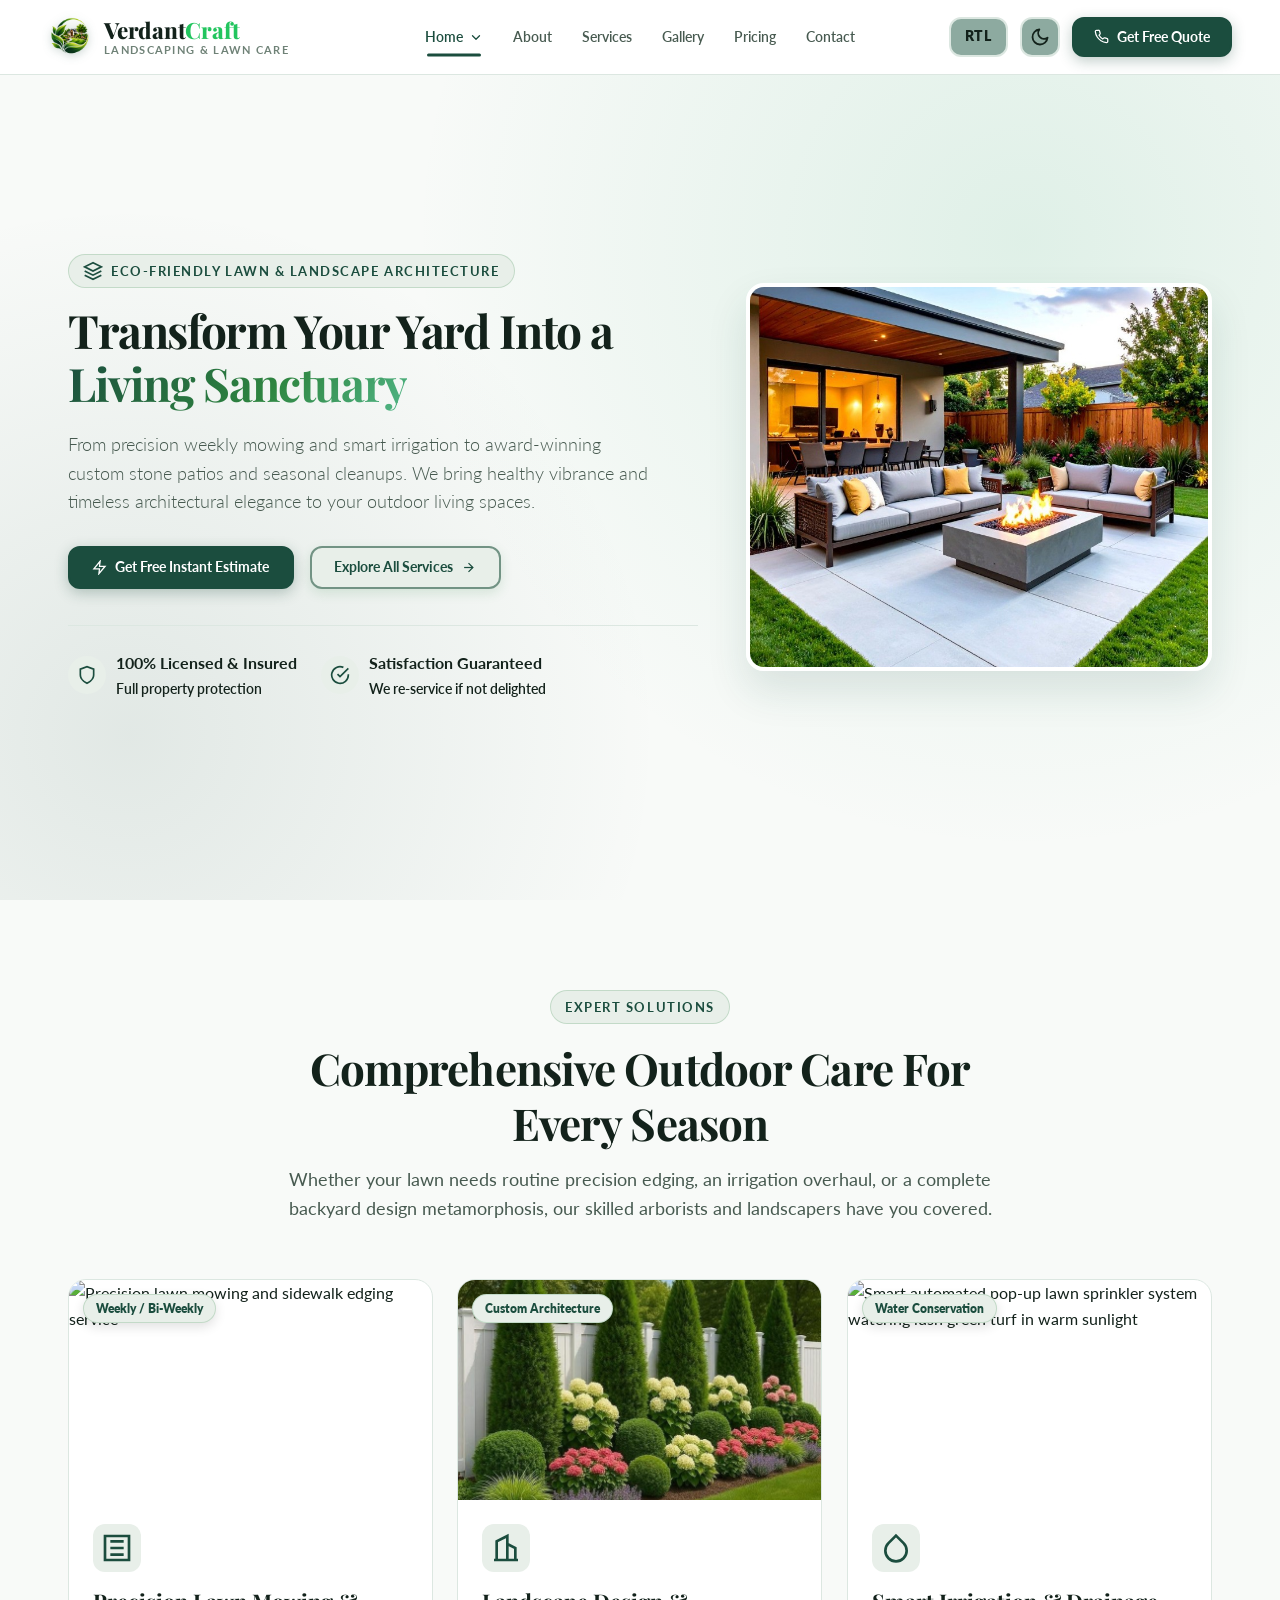
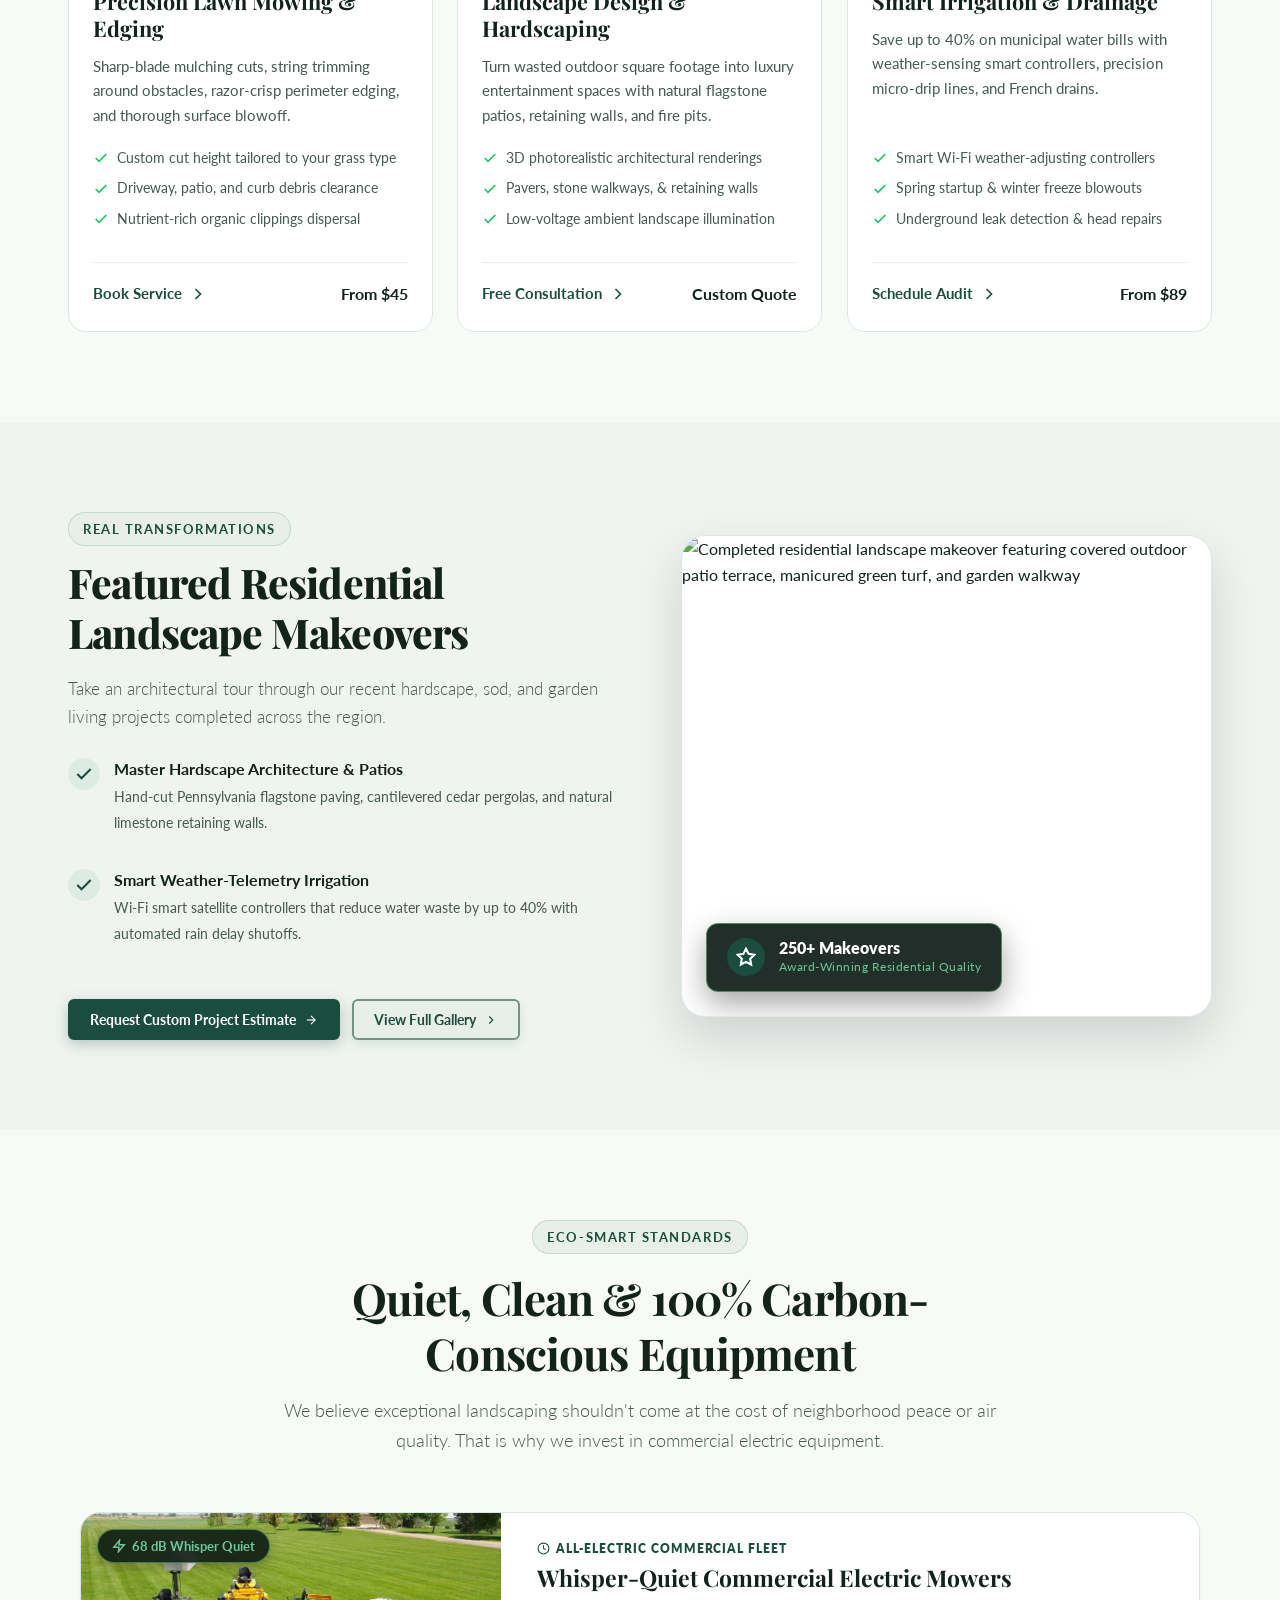
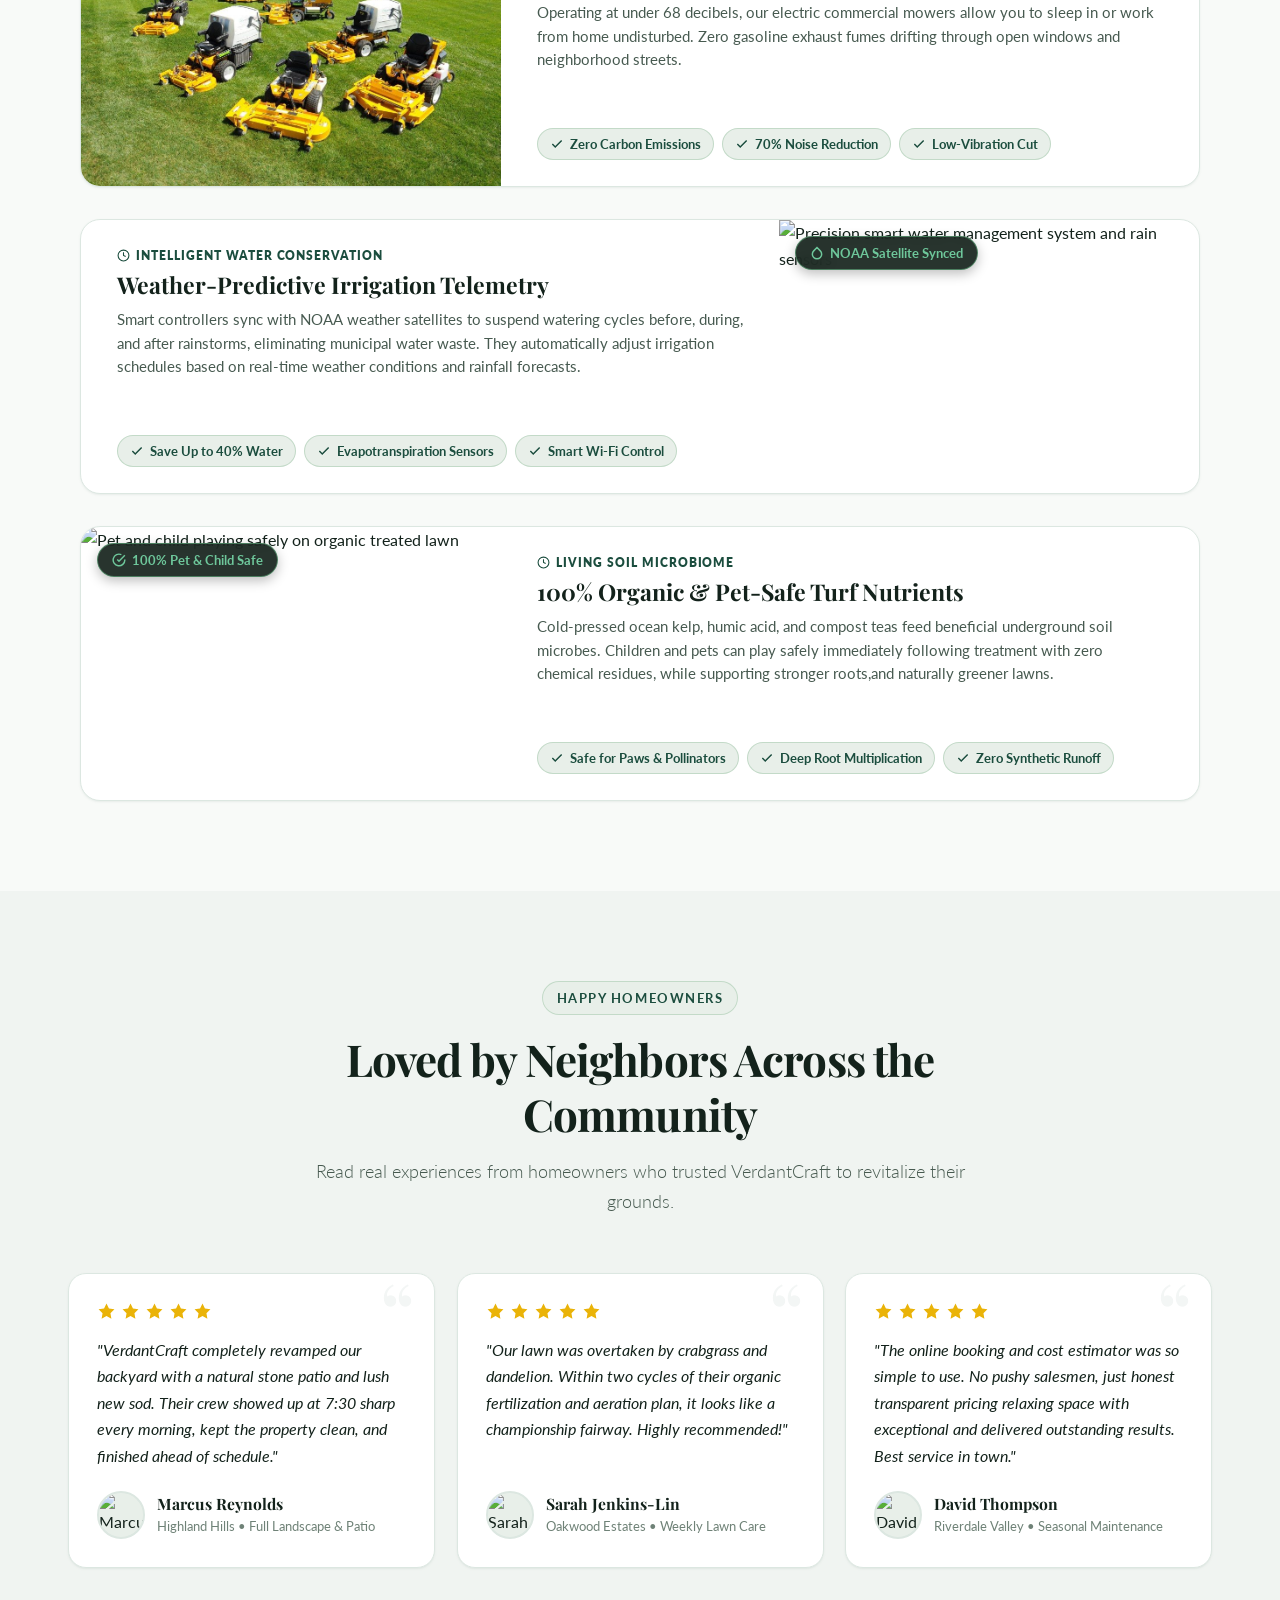
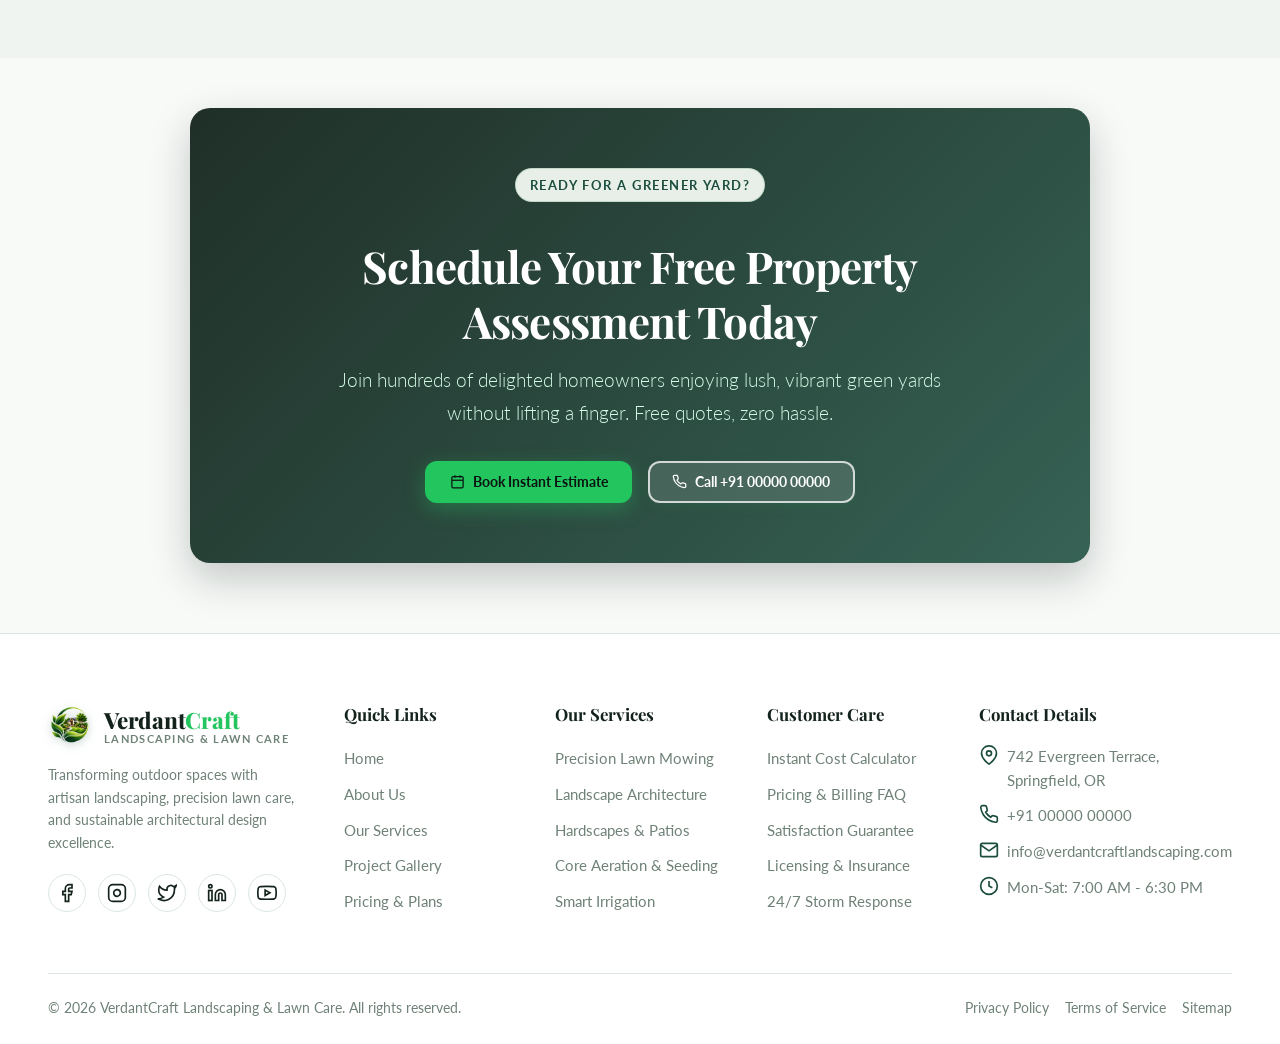
==== commit 353a106d: "Update Garden Landscaping & Lawn Care Service website" ====
--- a/index.html
+++ b/index.html
@@ -1,4 +1,4 @@
-﻿<!doctype html>
+<!doctype html>
 <html lang="en" dir="ltr" data-theme="light">
 <head>
   <meta charset="utf-8">
@@ -270,7 +270,7 @@
           <article class="service-card interactive-card" data-reveal>
             <div class="service-card-image">
               <span class="service-badge">Custom Architecture</span>
-              <img src="https://images.unsplash.com/photo-1598902108854-10e335adac99?auto=format&fit=crop&w=700&q=80" alt="Luxury outdoor bluestone patio hardscaping with natural stone steps, seating wall, and fire hearth" loading="lazy">
+              <img src="landscape-design-garden.jpg" alt="Artisan landscape design with manicured cypress, sculpted boxwood topiaries, hydrangeas, and perennial garden bed" loading="lazy">
             </div>
             <div class="service-card-body">
               <div class="service-icon-wrap">
@@ -576,7 +576,7 @@
           </a>
           <a href="contact.html" class="btn btn-secondary btn-lg">
             <svg class="icon" viewBox="0 0 24 24" fill="none" stroke="currentColor" stroke-width="2"><path d="M22 16.92v3a2 2 0 0 1-2.18 2 19.79 19.79 0 0 1-8.63-3.07 19.5 19.5 0 0 1-6-6 19.79 19.79 0 0 1-3.07-8.67A2 2 0 0 1 4.11 2h3a2 2 0 0 1 2 1.72 12.84 12.84 0 0 0 .7 2.81 2 2 0 0 1-.45 2.11L8.09 9.91a16 16 0 0 0 6 6l1.27-1.27a2 2 0 0 1 2.11-.45 12.84 12.84 0 0 0 2.81.7A2 2 0 0 1 22 16.92z"/></svg>
-            <span>Call +1 (800) 555-LAWN</span>
+            <span>Call +91 00000 00000</span>
           </a>
         </div>
       </div>
@@ -652,7 +652,7 @@
             </li>
             <li style="display:flex; gap:8px; margin-bottom:12px;">
               <svg class="icon" viewBox="0 0 24 24" fill="none" stroke="currentColor" stroke-width="2"><path d="M22 16.92v3a2 2 0 0 1-2.18 2 19.79 19.79 0 0 1-8.63-3.07 19.5 19.5 0 0 1-6-6 19.79 19.79 0 0 1-3.07-8.67A2 2 0 0 1 4.11 2h3a2 2 0 0 1 2 1.72 12.84 12.84 0 0 0 .7 2.81 2 2 0 0 1-.45 2.11L8.09 9.91a16 16 0 0 0 6 6l1.27-1.27a2 2 0 0 1 2.11-.45 12.84 12.84 0 0 0 2.81.7A2 2 0 0 1 22 16.92z"/></svg>
-              <span>+1 (800) 555-LAWN</span>
+              <span>+91 00000 00000</span>
             </li>
             <li style="display:flex; gap:8px; margin-bottom:12px;">
               <svg class="icon" viewBox="0 0 24 24" fill="none" stroke="currentColor" stroke-width="2"><path d="M4 4h16c1.1 0 2 .9 2 2v12c0 1.1-.9 2-2 2H4c-1.1 0-2-.9-2-2V6c0-1.1.9-2 2-2z"/><polyline points="22,6 12,13 2,6"/></svg>
--- a/theme.css
+++ b/theme.css
@@ -1,95 +1,95 @@
-﻿:root {
-  --font-body: 'Lato', -apple-system, BlinkMacSystemFont, "Segoe UI", Roboto, sans-serif;
-  --font-heading: 'Playfair Display', Georgia, serif;
-  --font-sans: var(--font-body);
-  --font-serif: var(--font-heading);
-
-  --bg-body: #f8faf7;
-  --bg-surface: #ffffff;
-  --bg-surface-elevated: #ffffff;
-  --bg-muted: #f0f5f1;
-  --bg-subtle: #e8f0eb;
-  --bg-header: rgba(255, 255, 255, 0.94);
-  --bg-header-scrolled: rgba(255, 255, 255, 0.98);
-
-  --primary: #1b4d3e;
-  --primary-hover: #153e32;
-  --primary-light: #2d6a4f;
-  --primary-focus: rgba(27, 77, 62, 0.25);
-
-  --secondary: #2e8540;
-  --secondary-hover: #236c33;
-  --secondary-light: #52b788;
-  --secondary-subtle: #d8f3dc;
-  --secondary-focus: rgba(46, 133, 64, 0.25);
-
-  --accent: #2e8540;
-  --accent-light: #52b788;
-  --accent-subtle: #d8f3dc;
-  --accent-warm: #d97706;
-  --accent-warm-light: #fef3c7;
-
-  --text-main: #13221b;
-  --text-secondary: #4a5c53;
-  --text-muted: #718379;
-  --text-inverse: #ffffff;
-
-  --border-color: #e2ebe5;
-  --border-light: #edf2ee;
-  --border-focus: #2d6a4f;
-
-  --shadow-sm: 0 1px 3px rgba(19, 34, 27, 0.05), 0 1px 2px rgba(19, 34, 27, 0.03);
-  --shadow-md: 0 4px 12px rgba(19, 34, 27, 0.07), 0 2px 4px rgba(19, 34, 27, 0.04);
-  --shadow-lg: 0 12px 28px rgba(19, 34, 27, 0.1), 0 4px 8px rgba(19, 34, 27, 0.05);
-  --shadow-xl: 0 20px 40px rgba(19, 34, 27, 0.12);
-
-  --radius-sm: 6px;
-  --radius-md: 12px;
-  --radius-lg: 18px;
-  --radius-full: 9999px;
-
-  --transition-fast: 0.18s ease;
-  --transition-normal: 0.28s ease;
-  --transition-smooth: 0.4s cubic-bezier(0.16, 1, 0.3, 1);
-}
-
-[data-theme="dark"] {
-  --bg-body: #0b1410;
-  --bg-surface: #111e18;
-  --bg-surface-elevated: #172720;
-  --bg-muted: #15221b;
-  --bg-subtle: #1c2e25;
-  --bg-header: rgba(17, 30, 24, 0.94);
-  --bg-header-scrolled: rgba(17, 30, 24, 0.98);
-
-  --primary: #4ade80;
-  --primary-hover: #6ee7b7;
-  --primary-light: #22c55e;
-  --primary-focus: rgba(74, 222, 128, 0.25);
-
-  --secondary: #22c55e;
-  --secondary-hover: #4ade80;
-  --secondary-light: #86efac;
-  --secondary-subtle: rgba(34, 197, 94, 0.18);
-  --secondary-focus: rgba(34, 197, 94, 0.3);
-
-  --accent: #52b788;
-  --accent-light: #74c69d;
-  --accent-subtle: #17382a;
-  --accent-warm: #fbbf24;
-  --accent-warm-light: #453205;
-
-  --text-main: #f2f7f4;
-  --text-secondary: #c2d6cb;
-  --text-muted: #9bb0a5;
-  --text-inverse: #0b1410;
-
-  --border-color: #21352a;
-  --border-light: #182820;
-  --border-focus: #4ade80;
-
-  --shadow-sm: 0 1px 3px rgba(0, 0, 0, 0.3);
-  --shadow-md: 0 4px 12px rgba(0, 0, 0, 0.35);
-  --shadow-lg: 0 12px 28px rgba(0, 0, 0, 0.45);
-  --shadow-xl: 0 20px 40px rgba(0, 0, 0, 0.55);
-}
+:root {
+  --font-body: 'Lato', -apple-system, BlinkMacSystemFont, "Segoe UI", Roboto, sans-serif;
+  --font-heading: 'Playfair Display', Georgia, serif;
+  --font-sans: var(--font-body);
+  --font-serif: var(--font-heading);
+
+  --bg-body: #f8faf8;
+  --bg-surface: #ffffff;
+  --bg-surface-elevated: #ffffff;
+  --bg-muted: #f0f4f1;
+  --bg-subtle: #e8efe9;
+  --bg-header: rgba(255, 255, 255, 0.94);
+  --bg-header-scrolled: rgba(255, 255, 255, 0.98);
+
+  --primary: #1b4d3e;
+  --primary-hover: #143d31;
+  --primary-light: #246350;
+  --primary-focus: rgba(27, 77, 62, 0.25);
+
+  --secondary: #729384;
+  --secondary-hover: #5e7f71;
+  --secondary-light: #8daaa0;
+  --secondary-subtle: #e8efe9;
+  --secondary-focus: rgba(114, 147, 132, 0.25);
+
+  --accent: #729384;
+  --accent-light: #8daaa0;
+  --accent-subtle: #e8efe9;
+  --accent-warm: #729384;
+  --accent-warm-light: #e8efe9;
+
+  --text-main: #13221b;
+  --text-secondary: #475a50;
+  --text-muted: #6f8277;
+  --text-inverse: #ffffff;
+
+  --border-color: #dce7e1;
+  --border-light: #e8efe9;
+  --border-focus: #1b4d3e;
+
+  --shadow-sm: 0 1px 3px rgba(27, 77, 62, 0.05), 0 1px 2px rgba(27, 77, 62, 0.03);
+  --shadow-md: 0 4px 12px rgba(27, 77, 62, 0.07), 0 2px 4px rgba(27, 77, 62, 0.04);
+  --shadow-lg: 0 12px 28px rgba(27, 77, 62, 0.1), 0 4px 8px rgba(27, 77, 62, 0.05);
+  --shadow-xl: 0 20px 40px rgba(27, 77, 62, 0.12);
+
+  --radius-sm: 6px;
+  --radius-md: 12px;
+  --radius-lg: 18px;
+  --radius-full: 9999px;
+
+  --transition-fast: 0.18s ease;
+  --transition-normal: 0.28s ease;
+  --transition-smooth: 0.4s cubic-bezier(0.16, 1, 0.3, 1);
+}
+
+[data-theme="dark"] {
+  --bg-body: #09130e;
+  --bg-surface: #0f2017;
+  --bg-surface-elevated: #14281f;
+  --bg-muted: #12241b;
+  --bg-subtle: #183125;
+  --bg-header: rgba(15, 32, 23, 0.94);
+  --bg-header-scrolled: rgba(15, 32, 23, 0.98);
+
+  --primary: #52b788;
+  --primary-hover: #6ec79b;
+  --primary-light: #40916c;
+  --primary-focus: rgba(82, 183, 136, 0.25);
+
+  --secondary: #133827;
+  --secondary-hover: #1b4d37;
+  --secondary-light: #245e43;
+  --secondary-subtle: rgba(19, 56, 39, 0.65);
+  --secondary-focus: rgba(19, 56, 39, 0.35);
+
+  --accent: #52b788;
+  --accent-light: #6ec79b;
+  --accent-subtle: rgba(19, 56, 39, 0.65);
+  --accent-warm: #52b788;
+  --accent-warm-light: rgba(19, 56, 39, 0.55);
+
+  --text-main: #f0f7f3;
+  --text-secondary: #b8cec2;
+  --text-muted: #829e90;
+  --text-inverse: #09130e;
+
+  --border-color: #1a382a;
+  --border-light: #142e22;
+  --border-focus: #52b788;
+
+  --shadow-sm: 0 1px 3px rgba(0, 0, 0, 0.35);
+  --shadow-md: 0 4px 12px rgba(0, 0, 0, 0.4);
+  --shadow-lg: 0 12px 28px rgba(0, 0, 0, 0.5);
+  --shadow-xl: 0 20px 40px rgba(0, 0, 0, 0.6);
+}
--- a/style.css
+++ b/style.css
@@ -900,7 +900,7 @@
 }
 
 .icon-btn {
-  background: var(--bg-surface);
+  background: var( --secondary-light);
   border: 2px solid var(--border-color);
   color: var(--text-main);
   width: 40px;
@@ -918,8 +918,8 @@
 }
 .icon-btn:hover,
 .theme-control:hover {
-  background: var(--primary);
-  border-color: var(--primary);
+  background: var(--secondary-light);
+  border-color: var(--secondary-light);
   color: #ffffff;
 }
 .icon-btn:hover svg,
@@ -943,7 +943,7 @@
   display: inline-flex;
   align-items: center;
   justify-content: center;
-  background: var(--bg-surface);
+  background: var(--accent-light);
   border: 2px solid var(--border-color);
   border-radius: var(--radius-md);
   padding: 0 14px;
@@ -959,8 +959,8 @@
   user-select: none;
 }
 .dir-btn:hover {
-  background: var(--primary);
-  border-color: var(--primary);
+  background: var(--secondary);
+  border-color: var(--secondary);
   color: #ffffff;
 }
 [data-theme="dark"] .dir-btn:hover {
@@ -1700,55 +1700,165 @@
   gap: 28px;
 }
 .review-card {
+  position: relative;
   background: var(--bg-surface);
   border-radius: var(--radius-lg);
   padding: 28px;
-  border: 1px solid var(--border-color);
+  border: 1.5px solid var(--border-color);
   box-shadow: var(--shadow-sm);
+  overflow: hidden;
+  display: flex;
+  flex-direction: column;
+  justify-content: space-between;
+  transition: transform 0.4s cubic-bezier(0.16, 1, 0.3, 1),
+              box-shadow 0.4s cubic-bezier(0.16, 1, 0.3, 1),
+              border-color 0.35s ease,
+              background-color var(--transition-normal);
+  cursor: pointer;
+}
+.review-card::before {
+  content: '';
+  position: absolute;
+  top: 0;
+  left: 0;
+  right: 0;
+  height: 4px;
+  background: linear-gradient(90deg, #1b4d3e, #22c55e, #86efac);
+  transform: scaleX(0);
+  transform-origin: left;
+  transition: transform 0.45s cubic-bezier(0.16, 1, 0.3, 1);
+  z-index: 2;
+}
+.review-card:hover::before {
+  transform: scaleX(1);
+}
+.review-card::after {
+  content: '“';
+  position: absolute;
+  top: -6px;
+  right: 18px;
+  font-family: var(--font-heading, 'Playfair Display', Georgia, serif);
+  font-size: 5.5rem;
+  line-height: 1;
+  color: var(--primary, #1b4d3e);
+  opacity: 0.05;
+  pointer-events: none;
+  transition: transform 0.5s cubic-bezier(0.16, 1, 0.3, 1),
+              opacity 0.4s ease,
+              color 0.4s ease;
+  z-index: 1;
+}
+.review-card:hover::after {
+  opacity: 0.16;
+  color: #22c55e;
+  transform: translateY(4px) scale(1.08);
+}
+[data-theme="dark"] .review-card::after {
+  opacity: 0.08;
+  color: #4ade80;
+}
+[data-theme="dark"] .review-card:hover::after {
+  opacity: 0.22;
+  color: #4ade80;
+}
+.review-card:hover {
+  transform: translateY(-8px) !important;
+  border-color: rgba(34, 197, 94, 0.55);
+  box-shadow: 0 20px 42px -10px rgba(27, 77, 62, 0.18),
+              0 0 0 1px rgba(34, 197, 94, 0.35);
+}
+[data-theme="dark"] .review-card:hover {
+  border-color: rgba(74, 222, 128, 0.6);
+  box-shadow: 0 24px 50px -10px rgba(0, 0, 0, 0.65),
+              0 0 0 1px rgba(74, 222, 128, 0.4),
+              0 0 30px rgba(34, 197, 94, 0.2);
 }
 .star-rating {
+  position: relative;
+  z-index: 2;
   color: #eab308;
   display: flex;
   align-items: center;
-  gap: 4px;
+  gap: 5px;
   margin-bottom: 16px;
 }
 .star-rating svg {
-  width: 18px;
-  height: 18px;
+  width: 19px;
+  height: 19px;
   fill: #eab308;
   color: #eab308;
-}
+  transition: transform 0.35s cubic-bezier(0.16, 1, 0.3, 1),
+              filter 0.35s ease;
+}
+.review-card:hover .star-rating svg {
+  filter: drop-shadow(0 2px 6px rgba(234, 179, 8, 0.6));
+}
+.review-card:hover .star-rating svg:nth-child(1) { transform: scale(1.18) rotate(-6deg); transition-delay: 0.02s; }
+.review-card:hover .star-rating svg:nth-child(2) { transform: scale(1.18) rotate(-3deg); transition-delay: 0.05s; }
+.review-card:hover .star-rating svg:nth-child(3) { transform: scale(1.22); transition-delay: 0.08s; }
+.review-card:hover .star-rating svg:nth-child(4) { transform: scale(1.18) rotate(3deg); transition-delay: 0.11s; }
+.review-card:hover .star-rating svg:nth-child(5) { transform: scale(1.18) rotate(6deg); transition-delay: 0.14s; }
 .review-text {
+  position: relative;
+  z-index: 2;
   font-size: 1rem;
-  line-height: 1.6;
+  line-height: 1.65;
   font-style: italic;
-  margin-bottom: 20px;
+  margin-bottom: 22px;
   color: var(--text-main);
+  transition: color 0.3s ease;
 }
 .review-author {
+  position: relative;
+  z-index: 2;
   display: flex;
   align-items: center;
   gap: 12px;
 }
 .review-avatar {
-  width: 48px;
-  height: 48px;
+  width: 50px;
+  height: 50px;
   border-radius: 50%;
   object-fit: cover;
   object-position: center top;
   background: var(--accent-subtle);
   flex-shrink: 0;
   border: 2px solid var(--border-color);
+  transition: transform 0.4s cubic-bezier(0.16, 1, 0.3, 1),
+              border-color 0.35s ease,
+              box-shadow 0.35s ease;
+}
+.review-card:hover .review-avatar {
+  transform: scale(1.1) rotate(2deg);
+  border-color: #22c55e;
+  box-shadow: 0 0 0 4px rgba(34, 197, 94, 0.22),
+              0 6px 16px rgba(0, 0, 0, 0.16);
+}
+[data-theme="dark"] .review-card:hover .review-avatar {
+  border-color: #4ade80;
+  box-shadow: 0 0 0 4px rgba(74, 222, 128, 0.25),
+              0 6px 16px rgba(0, 0, 0, 0.45);
 }
 .review-info h4 {
-  font-size: 0.96rem;
-  margin: 0;
+  font-size: 0.98rem;
+  font-weight: 700;
+  margin: 0 0 2px;
+  transition: color 0.3s ease;
+}
+.review-card:hover .review-info h4 {
+  color: var(--primary);
+}
+[data-theme="dark"] .review-card:hover .review-info h4 {
+  color: #86efac;
 }
 .review-info p {
   font-size: 0.8rem;
   margin: 0;
   color: var(--text-muted);
+  transition: color 0.3s ease;
+}
+.review-card:hover .review-info p {
+  color: var(--text-secondary);
 }
 
 .faq-wrap {
--- a/home.css
+++ b/home.css
@@ -53,8 +53,8 @@
   justify-content: center;
 }
 [data-theme="dark"] .trust-badge-icon {
-  background: rgba(74, 222, 128, 0.15);
-  color: #4ade80;
+  background: rgba(82, 183, 136, 0.15);
+  color: #52b788;
 }
 .trust-badge-item span {
   font-size: 0.86rem;
@@ -117,7 +117,7 @@
 }
 .hero-floating-card .avatar-stack span:first-child {
   margin-left: 0;
-  background: #86efac;
+  background: #6ec79b;
   color: #064e3b;
 }
 
@@ -144,7 +144,7 @@
   margin-bottom: 6px;
 }
 [data-theme="dark"] .stat-number {
-  color: #4ade80;
+  color: #52b788;
 }
 .stat-label {
   font-size: 0.9rem;
@@ -194,7 +194,7 @@
   width: 38px;
   height: 38px;
   border-radius: 50%;
-  background: #22c55e;
+  background: #52b788;
   color: #0b1410;
   font-weight: 800;
   font-size: 1rem;
@@ -279,8 +279,8 @@
   width: 32px;
   height: 32px;
   border-radius: 50%;
-  background: rgba(34, 197, 94, 0.12);
-  color: var(--primary, #22c55e);
+  background: rgba(82, 183, 136, 0.12);
+  color: var(--primary, #52b788);
   display: flex;
   align-items: center;
   justify-content: center;
@@ -289,8 +289,8 @@
 }
 
 [data-theme="dark"] .showcase-feature-icon {
-  background: rgba(74, 222, 128, 0.18);
-  color: #4ade80;
+  background: rgba(82, 183, 136, 0.18);
+  color: #52b788;
 }
 
 .showcase-feature-text strong {
@@ -373,7 +373,7 @@
   width: 38px;
   height: 38px;
   border-radius: 50%;
-  background: var(--primary, #22c55e);
+  background: var(--primary, #52b788);
   color: #ffffff;
   display: flex;
   align-items: center;
@@ -390,7 +390,7 @@
 
 .showcase-badge-sub {
   font-size: 0.78rem;
-  color: #86efac;
+  color: #6ec79b;
   letter-spacing: 0.04em;
 }
 
@@ -437,19 +437,19 @@
   position: absolute;
   bottom: 14px;
   left: 14px;
-  background: var(--accent-subtle, #d8f3dc);
+  background: var(--accent-subtle, #e8efe9);
   color: var(--primary, #1b4d3e);
   font-size: 0.76rem;
   font-weight: 800;
   padding: 5px 12px;
   border-radius: var(--radius-full);
-  border: 1px solid rgba(46, 133, 64, 0.2);
+  border: 1px solid rgba(114, 147, 132, 0.2);
   box-shadow: 0 4px 12px rgba(0, 0, 0, 0.12);
 }
 [data-theme="dark"] .project-tag {
-  background: rgba(74, 222, 128, 0.15);
-  color: #4ade80;
-  border-color: rgba(74, 222, 128, 0.3);
+  background: rgba(82, 183, 136, 0.15);
+  color: #52b788;
+  border-color: rgba(82, 183, 136, 0.3);
 }
 .project-body {
   padding: 24px;
@@ -483,7 +483,7 @@
 .eco-tech-card:hover {
   transform: translateY(-5px);
   box-shadow: var(--shadow-xl);
-  border-color: #22c55e;
+  border-color: #52b788;
 }
 .eco-tech-img {
   height: 220px;
@@ -531,7 +531,7 @@
 .eco-horizontal-card:hover {
   transform: translateY(-5px);
   box-shadow: var(--shadow-xl);
-  border-color: var(--primary, #22c55e);
+  border-color: var(--primary, #52b788);
 }
 
 .eco-horizontal-card.reverse {
@@ -573,7 +573,7 @@
   padding: 6px 14px;
   border-radius: 50px;
   border: 1px solid rgba(134, 239, 172, 0.4);
-  color: #86efac;
+  color: #6ec79b;
   font-size: 0.8rem;
   font-weight: 700;
   display: inline-flex;
@@ -586,7 +586,7 @@
 .eco-card-badge .icon {
   width: 14px;
   height: 14px;
-  color: #86efac;
+  color: #6ec79b;
 }
 
 .eco-card-body {
@@ -602,7 +602,7 @@
   font-weight: 800;
   text-transform: uppercase;
   letter-spacing: 0.08em;
-  color: var(--primary, #22c55e);
+  color: var(--primary, #52b788);
   margin-bottom: 6px;
   display: inline-flex;
   align-items: center;
@@ -642,13 +642,13 @@
   font-weight: 700;
   padding: 5px 12px;
   border-radius: var(--radius-full);
-  border: 1px solid rgba(34, 197, 94, 0.2);
+  border: 1px solid rgba(82, 183, 136, 0.2);
 }
 
 [data-theme="dark"] .eco-pill {
-  background: rgba(74, 222, 128, 0.12);
-  color: #4ade80;
-  border-color: rgba(74, 222, 128, 0.25);
+  background: rgba(82, 183, 136, 0.12);
+  color: #52b788;
+  border-color: rgba(82, 183, 136, 0.25);
 }
 
 .eco-pill .icon {
@@ -657,7 +657,7 @@
   color: var(--primary);
 }
 [data-theme="dark"] .eco-pill .icon {
-  color: #4ade80;
+  color: #52b788;
 }
 
 @media (max-width: 1024px) {
--- a/responsive.css
+++ b/responsive.css
@@ -288,6 +288,11 @@
     display: flex;
     align-items: center;
     justify-content: center;
+    position: relative;
+    z-index: 1006;
+  }
+  .site-header {
+    z-index: 1005;
   }
   .site-nav {
     position: fixed;
@@ -326,7 +331,7 @@
     background: rgba(0, 0, 0, 0.45);
     backdrop-filter: blur(4px);
     -webkit-backdrop-filter: blur(4px);
-    z-index: 1001;
+    z-index: 999;
     opacity: 0;
     visibility: hidden;
     transition: opacity 0.25s ease, visibility 0.25s ease;
@@ -339,6 +344,9 @@
   }
   body.menu-open {
     overflow: hidden !important;
+  }
+  body.menu-open .site-header {
+    z-index: 1005 !important;
   }
 }
 
@@ -907,7 +915,8 @@
     word-break: break-all !important;
     overflow-wrap: anywhere !important;
   }
-  .contact-map-card {
+  .contact-map-card,
+  .contact-image-card {
     width: 100% !important;
     height: 230px !important;
     min-height: 230px !important;
@@ -915,13 +924,16 @@
     flex: none !important;
     margin-top: 22px !important;
   }
-  .contact-map-card iframe {
+  .contact-map-card iframe,
+  .contact-image-card img {
     width: 100% !important;
     height: 100% !important;
     min-height: 230px !important;
     border: 0;
-  }
-  .contact-map-badge {
+    object-fit: cover;
+  }
+  .contact-map-badge,
+  .contact-image-badge {
     padding: 8px 12px !important;
     font-size: 0.78rem !important;
   }
@@ -1117,7 +1129,8 @@
   .process-card:hover,
   .gallery-item-card:hover,
   .project-showcase-card:hover,
-  .botanical-card:hover {
+  .botanical-card:hover,
+  .review-card:hover {
     transform: none !important;
   }
   .botanical-card-drawer {
--- a/animations.css
+++ b/animations.css
@@ -20,8 +20,8 @@
 }
 
 @keyframes pulseGlow {
-  0%, 100% { box-shadow: 0 0 0 0 rgba(74, 222, 128, 0.4); }
-  50% { box-shadow: 0 0 0 10px rgba(74, 222, 128, 0); }
+  0%, 100% { box-shadow: 0 0 0 0 rgba(82, 183, 136, 0.4); }
+  50% { box-shadow: 0 0 0 10px rgba(82, 183, 136, 0); }
 }
 
 .animate-fade-in {
@@ -49,8 +49,8 @@
   width: 8px;
   height: 8px;
   border-radius: 50%;
-  background: #22c55e;
-  box-shadow: 0 0 0 0 rgba(34, 197, 94, 0.6);
+  background: #52b788;
+  box-shadow: 0 0 0 0 rgba(82, 183, 136, 0.6);
   animation: pulseGlow 2s infinite;
 }
 
@@ -115,13 +115,13 @@
 
 .preloader-curtain-top {
   top: 0;
-  border-bottom: 1.5px solid rgba(74, 222, 128, 0.35);
+  border-bottom: 1.5px solid rgba(82, 183, 136, 0.35);
   box-shadow: 0 4px 30px rgba(0, 0, 0, 0.7);
 }
 
 .preloader-curtain-bottom {
   bottom: 0;
-  border-top: 1.5px solid rgba(74, 222, 128, 0.35);
+  border-top: 1.5px solid rgba(82, 183, 136, 0.35);
   box-shadow: 0 -4px 30px rgba(0, 0, 0, 0.7);
 }
 
@@ -149,13 +149,13 @@
   width: 76px;
   height: 76px;
   border-radius: 50%;
-  background: rgba(34, 197, 94, 0.12);
-  border: 1px solid rgba(74, 222, 128, 0.45);
+  background: rgba(82, 183, 136, 0.12);
+  border: 1px solid rgba(82, 183, 136, 0.45);
   display: flex;
   align-items: center;
   justify-content: center;
   margin-bottom: 16px;
-  box-shadow: 0 0 35px rgba(34, 197, 94, 0.35);
+  box-shadow: 0 0 35px rgba(82, 183, 136, 0.35);
   animation: preloaderPulse 2.4s ease-in-out infinite;
 }
 
@@ -163,15 +163,15 @@
   position: absolute;
   inset: -6px;
   border-radius: 50%;
-  border: 2px dashed rgba(74, 222, 128, 0.35);
+  border: 2px dashed rgba(82, 183, 136, 0.35);
   animation: preloaderSpin 14s linear infinite;
 }
 
 .preloader-leaf-svg {
   width: 38px;
   height: 38px;
-  color: #4ade80;
-  filter: drop-shadow(0 2px 10px rgba(74, 222, 128, 0.6));
+  color: #52b788;
+  filter: drop-shadow(0 2px 10px rgba(82, 183, 136, 0.6));
 }
 
 .preloader-title {
@@ -185,7 +185,7 @@
 }
 
 .preloader-title span {
-  color: #4ade80;
+  color: #52b788;
 }
 
 .preloader-subtitle {
@@ -213,9 +213,9 @@
 .preloader-bar-fill {
   width: 0%;
   height: 100%;
-  background: linear-gradient(90deg, #16a34a, #4ade80, #86efac);
+  background: linear-gradient(90deg, #16a34a, #52b788, #6ec79b);
   border-radius: 999px;
-  box-shadow: 0 0 14px rgba(74, 222, 128, 0.85);
+  box-shadow: 0 0 14px rgba(82, 183, 136, 0.85);
   transition: width 0.12s ease-out;
 }
 
@@ -235,7 +235,7 @@
 
 .preloader-counter {
   font-weight: 700;
-  color: #4ade80;
+  color: #52b788;
   font-variant-numeric: tabular-nums;
   font-size: 0.92rem;
 }
@@ -243,11 +243,11 @@
 @keyframes preloaderPulse {
   0%, 100% {
     transform: scale(1);
-    box-shadow: 0 0 25px rgba(34, 197, 94, 0.25);
+    box-shadow: 0 0 25px rgba(82, 183, 136, 0.25);
   }
   50% {
     transform: scale(1.05);
-    box-shadow: 0 0 42px rgba(74, 222, 128, 0.5);
+    box-shadow: 0 0 42px rgba(82, 183, 136, 0.5);
   }
 }
 
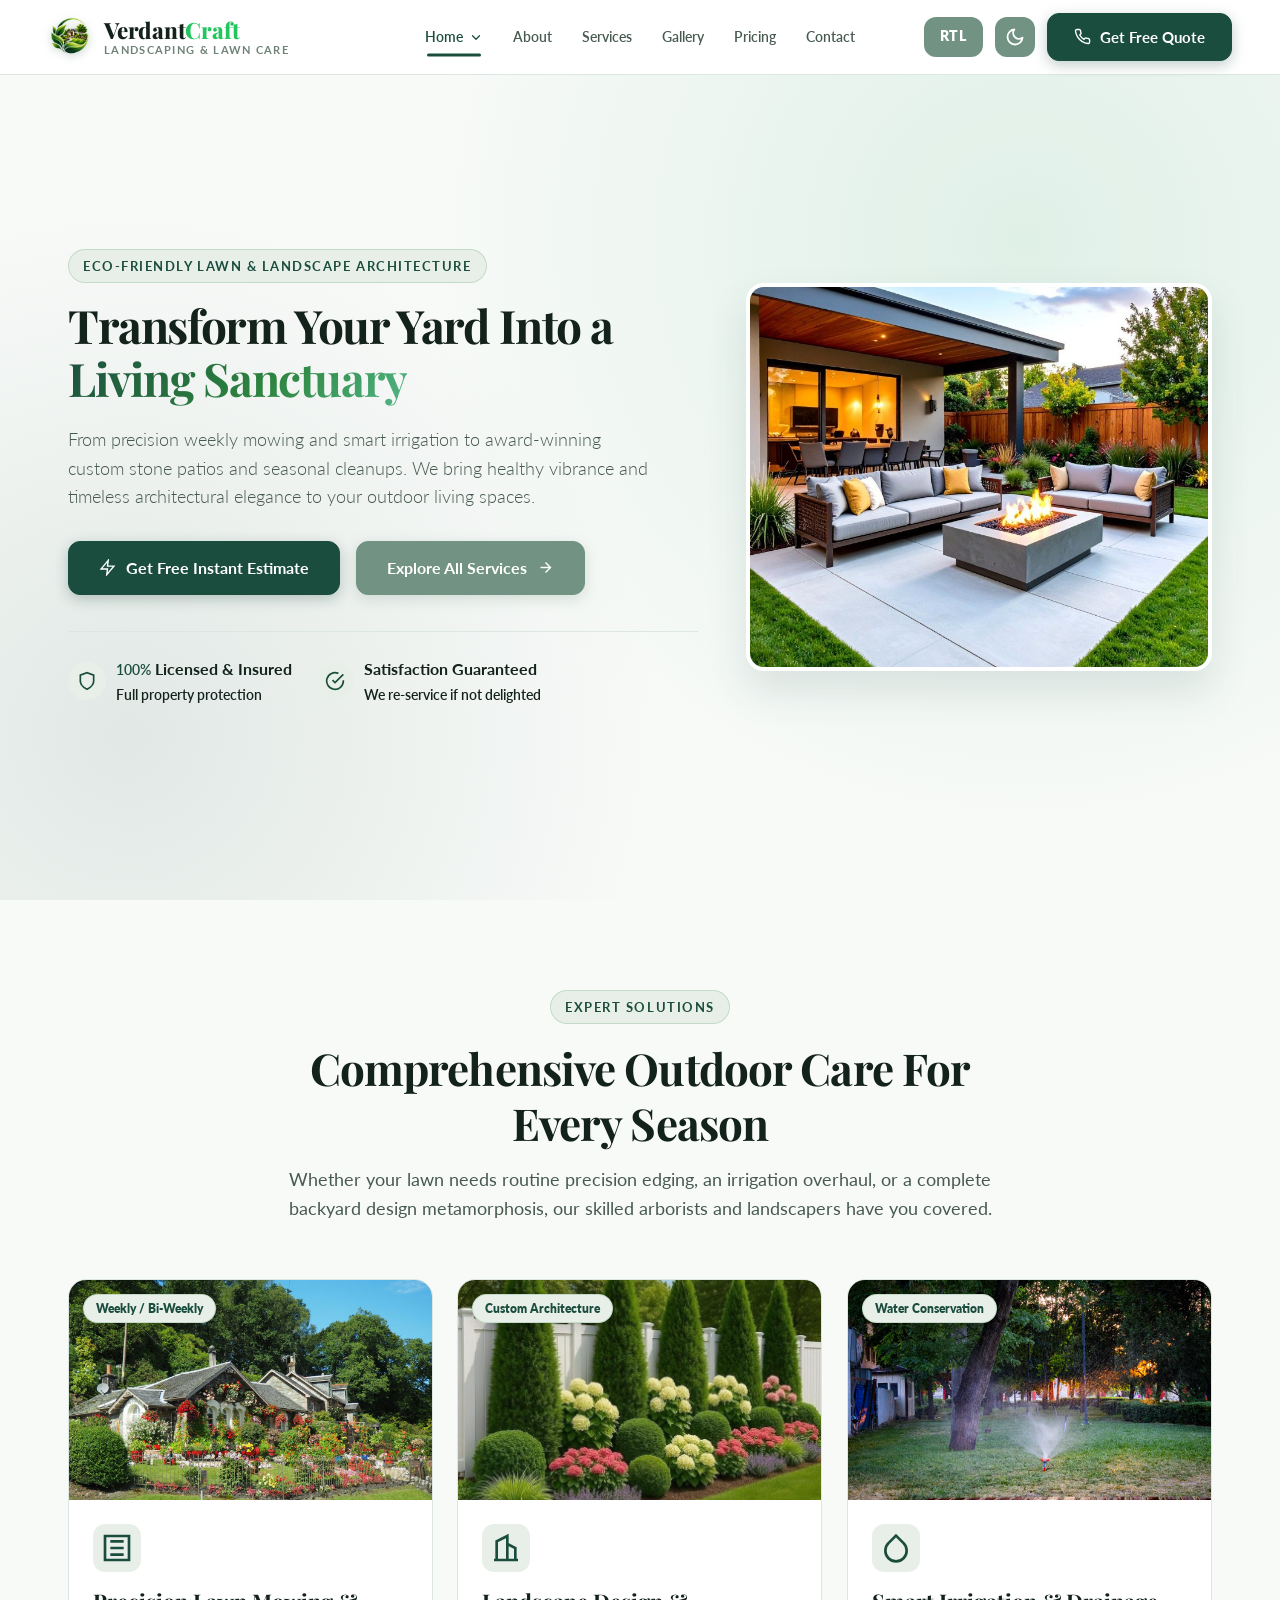
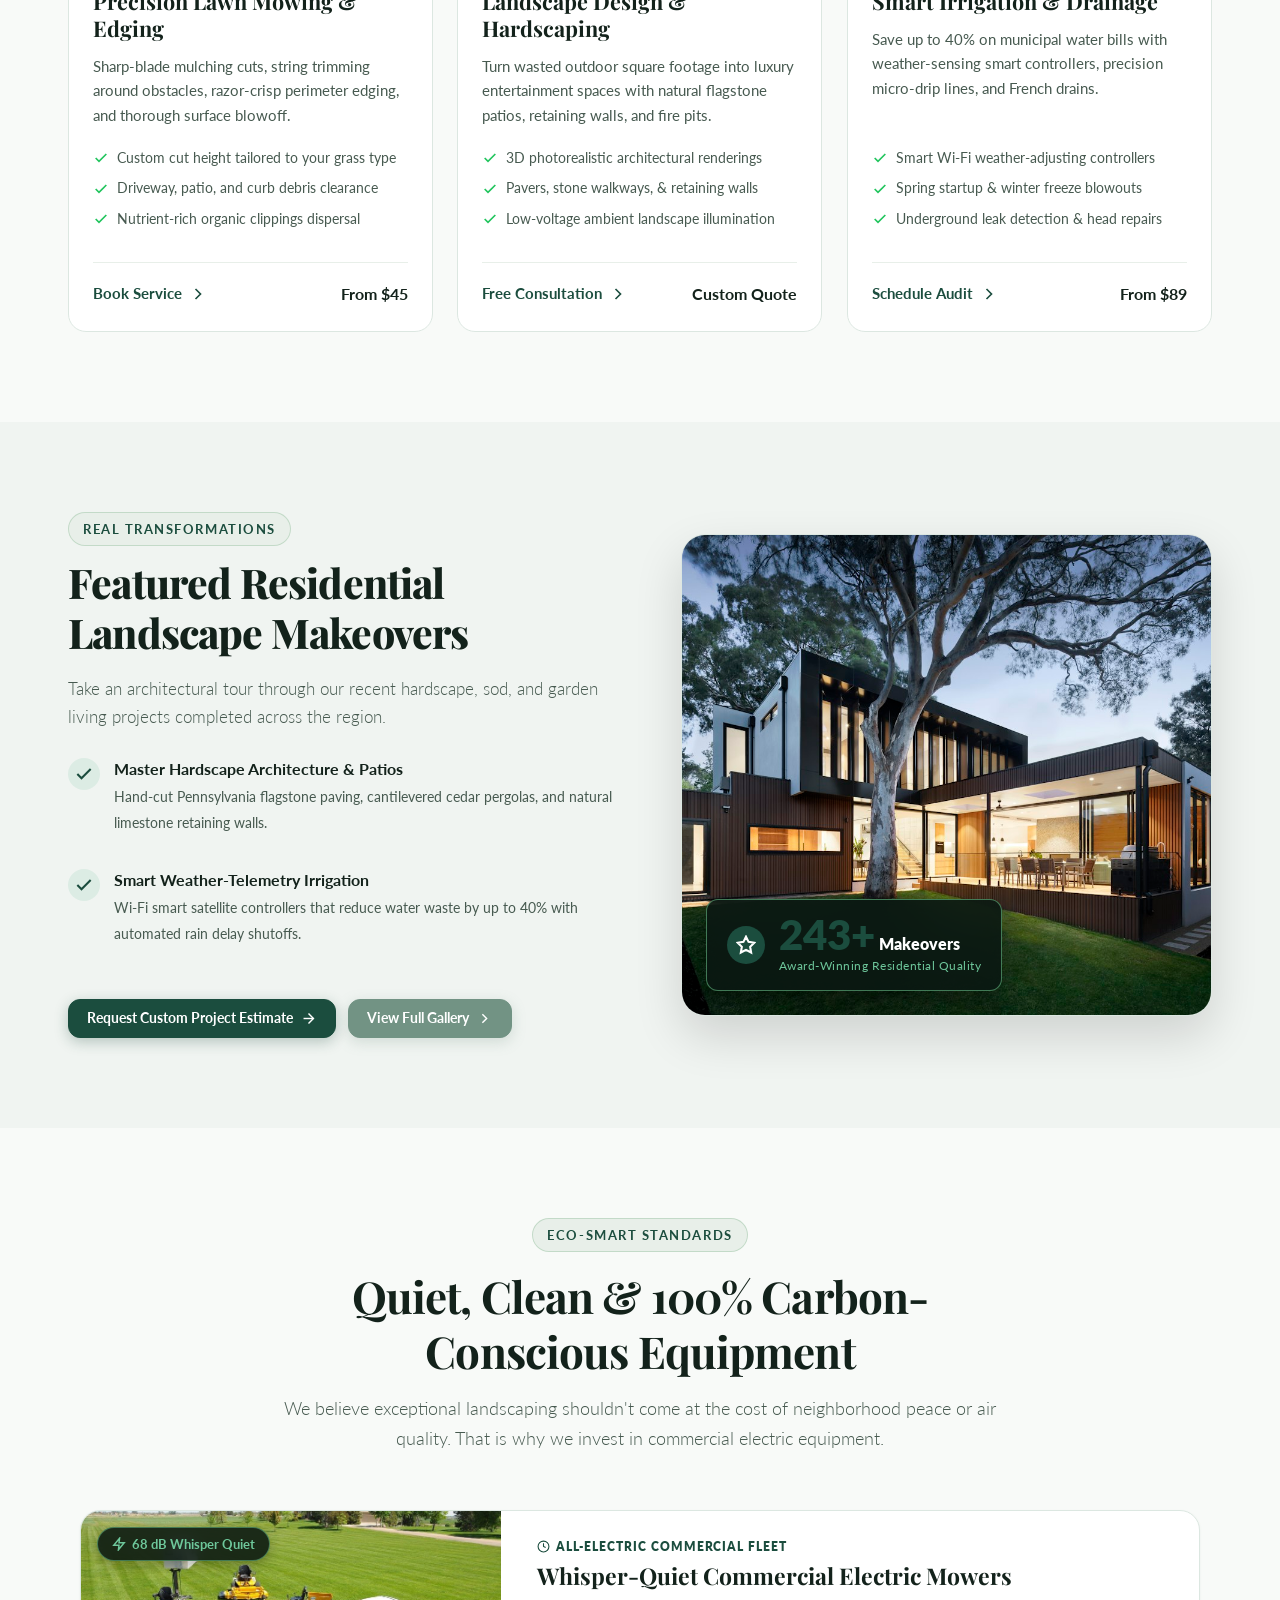
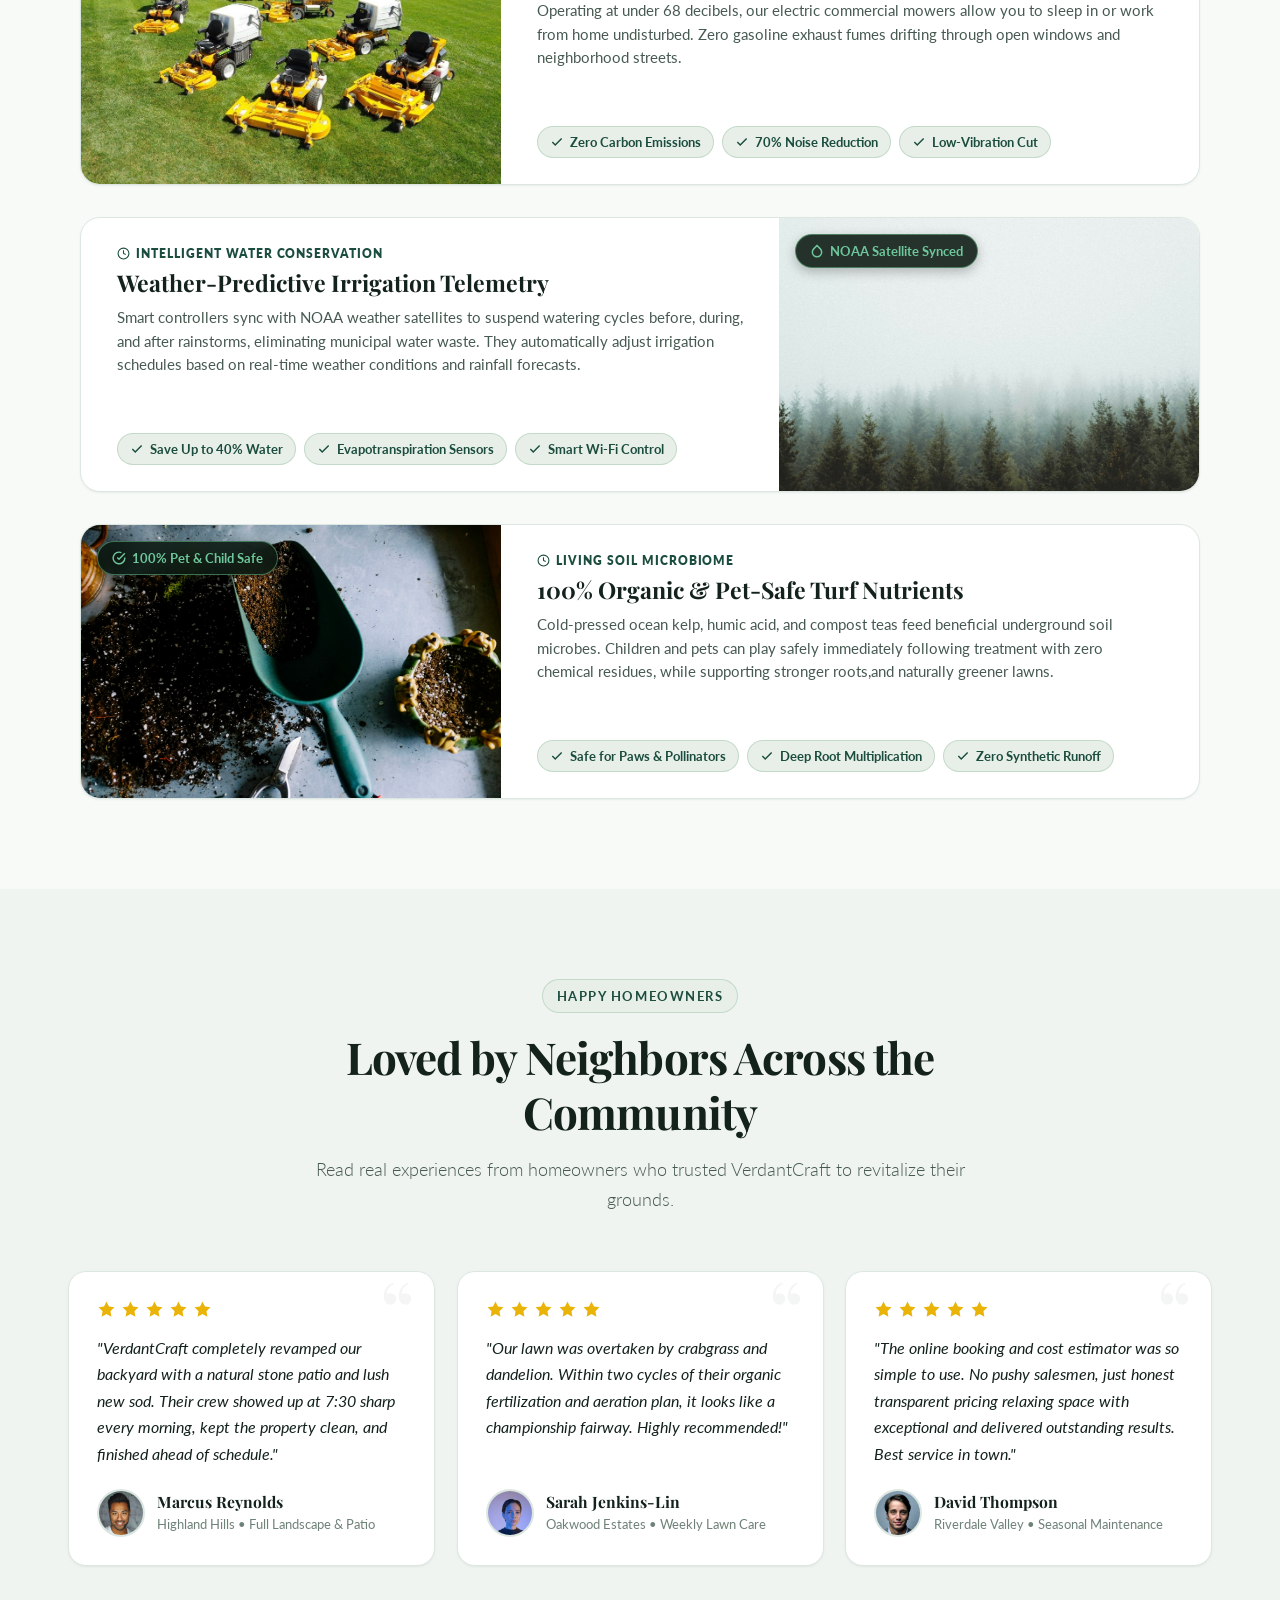
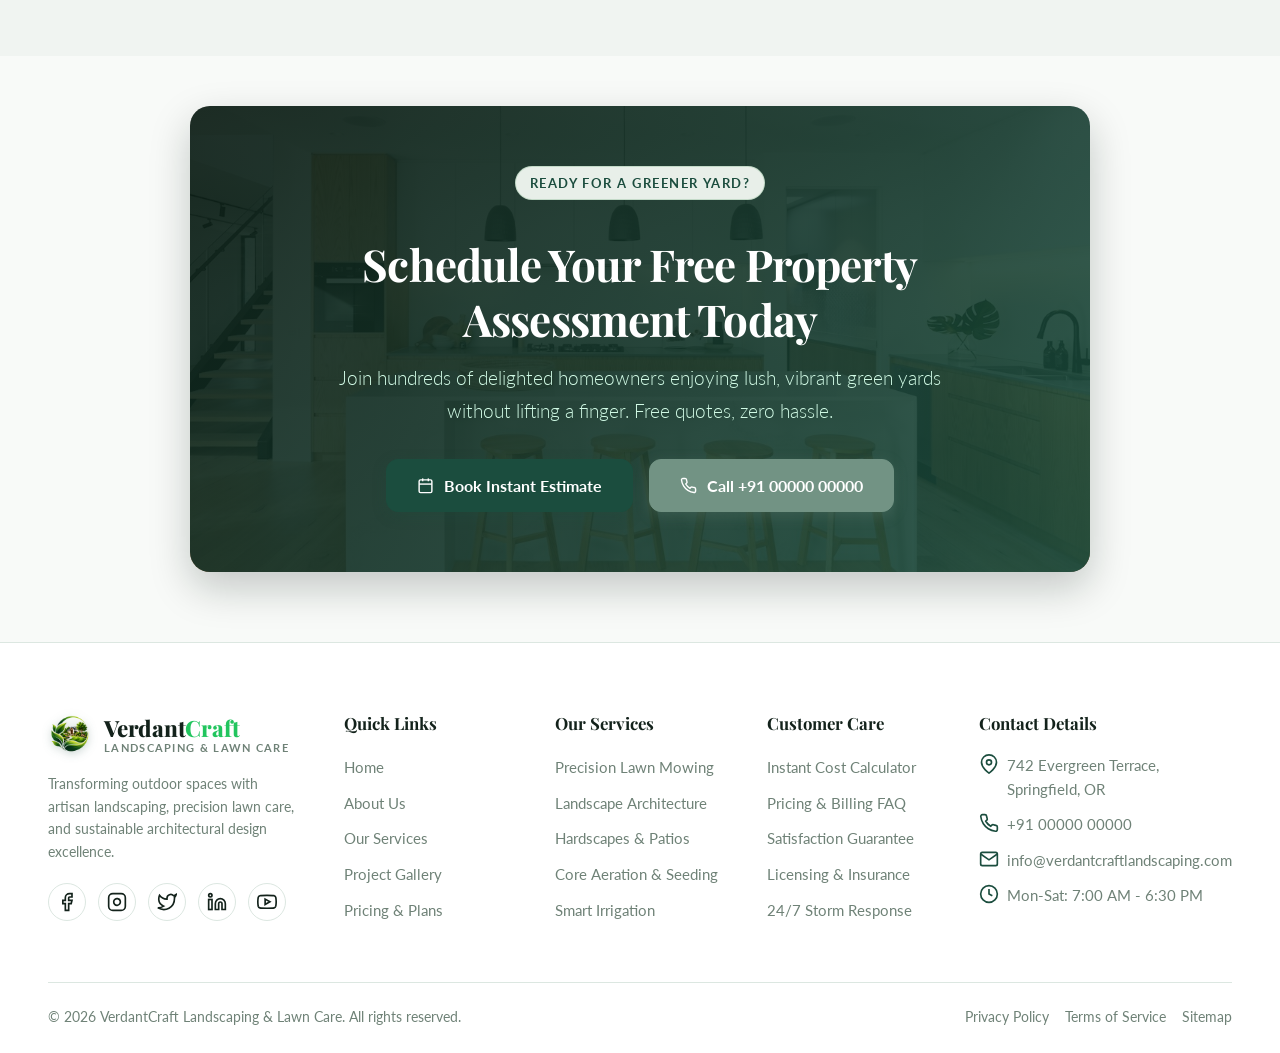
==== commit 52244d4a: "Update Garden Landscaping & Lawn Care Service website" ====
--- a/index.html
+++ b/index.html
@@ -1,4 +1,4 @@
-<!doctype html>
+﻿<!doctype html>
 <html lang="en" dir="ltr" data-theme="light">
 <head>
   <meta charset="utf-8">
@@ -8,11 +8,11 @@
   <meta name="color-scheme" content="light dark">
 
   <link rel="icon" href="favicon.ico" sizes="any">
-  <link rel="icon" href="favicon.svg" type="image/svg+xml">
-  <link rel="icon" type="image/png" sizes="16x16" href="favicon-16x16.png">
-  <link rel="icon" type="image/png" sizes="32x32" href="favicon-32x32.png">
-  <link rel="icon" type="image/png" sizes="48x48" href="favicon-48x48.png">
-  <link rel="apple-touch-icon" href="apple-touch-icon.png">
+  <link rel="icon" href="images/favicon.svg" type="image/svg+xml">
+  <link rel="icon" type="image/png" sizes="16x16" href="images/favicon-16x16.png">
+  <link rel="icon" type="image/png" sizes="32x32" href="images/favicon-32x32.png">
+  <link rel="icon" type="image/png" sizes="48x48" href="images/favicon-48x48.png">
+  <link rel="apple-touch-icon" href="images/apple-touch-icon.png">
 
   <link rel="preconnect" href="https://fonts.googleapis.com">
   <link rel="preconnect" href="https://fonts.gstatic.com" crossorigin>
@@ -79,6 +79,7 @@
         isDone = true;
         if (barFill) barFill.style.width = '100%';
         if (counter) counter.textContent = '100%';
+        window.dispatchEvent(new CustomEvent('preloaderDone'));
 
         setTimeout(function() {
           preloader.classList.add('fade-content');
@@ -96,7 +97,7 @@
 
       function step(currentTime) {
         if (isDone) return;
-        var elapsed = currentTime - startTime;
+        var elapsed = Math.max(0, currentTime - startTime);
         var percent = Math.min(100, Math.floor((elapsed / duration) * 100));
 
         if (barFill) barFill.style.width = percent + '%';
@@ -120,8 +121,8 @@
     <div class="container header-row">
       <a class="brand" href="index.html" aria-label="VerdantCraft Home">
         <div class="brand-logo-badge">
-          <img src="logo-light.png" alt="VerdantCraft Logo" class="brand-logo-img theme-logo-light">
-          <img src="logo-dark.png" alt="VerdantCraft Logo" class="brand-logo-img theme-logo-dark">
+          <img src="images/logo-light.png" alt="VerdantCraft Logo" class="brand-logo-img theme-logo-light">
+          <img src="images/logo-dark.png" alt="VerdantCraft Logo" class="brand-logo-img theme-logo-dark">
         </div>
         <div>
           <span class="brand-name">Verdant<span>Craft</span></span>
@@ -182,10 +183,7 @@
     <section class="hero-section" aria-label="Hero Introduction">
       <div class="container hero-grid">
         <div class="hero-content" data-reveal="left">
-          <span class="eyebrow">
-            <svg class="icon" viewBox="0 0 24 24" fill="none" stroke="currentColor" stroke-width="2"><path d="M12 2L2 7l10 5 10-5-10-5zM2 17l10 5 10-5M2 12l10 5 10-5"/></svg>
-            Eco-Friendly Lawn &amp; Landscape Architecture
-          </span>
+          <span class="eyebrow">Eco-Friendly Lawn &amp; Landscape Architecture</span>
           <h1>Transform Your Yard Into a <span class="text-gradient">Living Sanctuary</span></h1>
           <p class="lead">
             From precision weekly mowing and smart irrigation to award-winning custom stone patios and seasonal cleanups. We bring healthy vibrance and timeless architectural elegance to your outdoor living spaces.
@@ -208,7 +206,7 @@
                 <svg class="icon" viewBox="0 0 24 24" fill="none" stroke="currentColor" stroke-width="2"><path d="M12 22s8-4 8-10V5l-8-3-8 3v7c0 6 8 10 8 10z"/></svg>
               </div>
               <div>
-                <strong>100% Licensed &amp; Insured</strong><br>
+                <strong><span class="stat-number" data-target="100" data-suffix="%">0%</span> Licensed &amp; Insured</strong><br>
                 <span>Full property protection</span>
               </div>
             </div>
@@ -226,11 +224,13 @@
 
         <div class="hero-visual" data-reveal="right">
           <div class="hero-image-wrap">
-            <img src="hero-patio-sanctuary.jpg" alt="Luxury modern outdoor patio living area with fire pit and manicured garden" loading="eager">
+            <img src="images/hero-patio-sanctuary.jpg" alt="Luxury modern outdoor patio living area with fire pit and manicured garden" loading="eager">
           </div>
         </div>
       </div>
     </section>
+
+   
 
     <section class="section" aria-label="Core Landscaping and Lawn Services">
       <div class="container">
@@ -247,7 +247,7 @@
           <article class="service-card interactive-card" data-reveal>
             <div class="service-card-image">
               <span class="service-badge">Weekly / Bi-Weekly</span>
-              <img src="https://images.unsplash.com/photo-1557429287-b2e26467fc2b?auto=format&fit=crop&w=700&q=80" alt="Precision lawn mowing and sidewalk edging service">
+              <img src="images/photo-1557429287-b2e26467fc2b.jpg" alt="Precision lawn mowing and sidewalk edging service">
             </div>
             <div class="service-card-body">
               <div class="service-icon-wrap">
@@ -270,7 +270,7 @@
           <article class="service-card interactive-card" data-reveal>
             <div class="service-card-image">
               <span class="service-badge">Custom Architecture</span>
-              <img src="landscape-design-garden.jpg" alt="Artisan landscape design with manicured cypress, sculpted boxwood topiaries, hydrangeas, and perennial garden bed" loading="lazy">
+              <img src="images/landscape-design-garden.jpg" alt="Artisan landscape design with manicured cypress, sculpted boxwood topiaries, hydrangeas, and perennial garden bed" loading="lazy">
             </div>
             <div class="service-card-body">
               <div class="service-icon-wrap">
@@ -293,7 +293,7 @@
           <article class="service-card interactive-card" data-reveal>
             <div class="service-card-image">
               <span class="service-badge">Water Conservation</span>
-              <img src="https://images.unsplash.com/photo-1780098847544-eb3867cc0e1c?auto=format&fit=crop&w=700&q=80" alt="Smart automated pop-up lawn sprinkler system watering lush green turf in warm sunlight" loading="lazy">
+              <img src="images/photo-1780098847544-eb3867cc0e1c.jpg" alt="Smart automated pop-up lawn sprinkler system watering lush green turf in warm sunlight" loading="lazy">
             </div>
             <div class="service-card-body">
               <div class="service-icon-wrap">
@@ -365,13 +365,13 @@
 
           <div class="showcase-split-visual" data-reveal="right">
             <div class="showcase-img-frame">
-              <img src="https://images.unsplash.com/photo-1600585154340-be6161a56a0c?auto=format&fit=crop&w=1200&q=80" alt="Completed residential landscape makeover featuring covered outdoor patio terrace, manicured green turf, and garden walkway" loading="lazy">
+              <img src="images/photo-1600585154340-be6161a56a0c.jpg" alt="Completed residential landscape makeover featuring covered outdoor patio terrace, manicured green turf, and garden walkway" loading="lazy">
               <div class="showcase-floating-badge">
                 <div class="showcase-badge-icon">
                   <svg class="icon" viewBox="0 0 24 24" fill="none" stroke="currentColor" stroke-width="2.5"><polygon points="12 2 15.09 8.26 22 9.27 17 14.14 18.18 21.02 12 17.77 5.82 21.02 7 14.14 2 9.27 8.91 8.26 12 2"/></svg>
                 </div>
                 <div>
-                  <div class="showcase-badge-title">250+ Makeovers</div>
+                  <div class="showcase-badge-title"><span class="stat-number" data-target="250" data-suffix="+">0+</span> Makeovers</div>
                   <div class="showcase-badge-sub">Award-Winning Residential Quality</div>
                 </div>
               </div>
@@ -397,7 +397,7 @@
                 <svg class="icon" viewBox="0 0 24 24" fill="none" stroke="currentColor" stroke-width="2.5"><path d="M13 2L3 14h9l-1 8 10-12h-9l1-8z"/></svg>
                 <span>68 dB Whisper Quiet</span>
               </span>
-              <img src="commercial-mowers-fleet.jpg" alt="Fleet of commercial precision mowers on manicured green lawn" loading="lazy">
+              <img src="images/commercial-mowers-fleet.jpg" alt="Fleet of commercial precision mowers on manicured green lawn" loading="lazy">
             </div>
             <div class="eco-card-body">
               <span class="eco-card-tag">
@@ -431,7 +431,7 @@
                 <svg class="icon" viewBox="0 0 24 24" fill="none" stroke="currentColor" stroke-width="2.5"><path d="M12 2.69l5.66 5.66a8 8 0 1 1-11.31 0z"/></svg>
                 <span>NOAA Satellite Synced</span>
               </span>
-              <img src="https://images.unsplash.com/photo-1509316975850-ff9c5deb0cd9?auto=format&fit=crop&w=700&q=80" alt="Precision smart water management system and rain sensors" loading="lazy">
+              <img src="images/photo-1509316975850-ff9c5deb0cd9.jpg" alt="Precision smart water management system and rain sensors" loading="lazy">
             </div>
             <div class="eco-card-body">
               <span class="eco-card-tag">
@@ -465,7 +465,7 @@
                 <svg class="icon" viewBox="0 0 24 24" fill="none" stroke="currentColor" stroke-width="2.5"><path d="M22 11.08V12a10 10 0 1 1-5.93-9.14"/><polyline points="22 4 12 14.01 9 11.01"/></svg>
                 <span>100% Pet &amp; Child Safe</span>
               </span>
-              <img src="https://images.unsplash.com/photo-1416879595882-3373a0480b5b?auto=format&fit=crop&w=700&q=80" alt="Pet and child playing safely on organic treated lawn" loading="lazy">
+              <img src="images/photo-1416879595882-3373a0480b5b.jpg" alt="Pet and child playing safely on organic treated lawn" loading="lazy">
             </div>
             <div class="eco-card-body">
               <span class="eco-card-tag">
@@ -515,7 +515,7 @@
             </div>
             <p class="review-text">"VerdantCraft completely revamped our backyard with a natural stone patio and lush new sod. Their crew showed up at 7:30 sharp every morning, kept the property clean, and finished ahead of schedule."</p>
             <div class="review-author">
-              <img class="review-avatar" src="https://images.unsplash.com/photo-1507003211169-0a1dd7228f2d?auto=format&fit=crop&w=150&q=80" alt="Marcus Reynolds">
+              <img class="review-avatar" src="images/photo-1507003211169-0a1dd7228f2d.jpg" alt="Marcus Reynolds">
               <div class="review-info">
                 <h4>Marcus Reynolds</h4>
                 <p>Highland Hills &bull; Full Landscape &amp; Patio</p>
@@ -533,7 +533,7 @@
             </div>
             <p class="review-text">"Our lawn was overtaken by crabgrass and dandelion. Within two cycles of their organic fertilization and aeration plan, it looks like a championship fairway. Highly recommended!"</p>
             <div class="review-author">
-              <img class="review-avatar" src="https://images.unsplash.com/photo-1534528741775-53994a69daeb?auto=format&fit=crop&w=150&q=80" alt="Sarah Jenkins-Lin">
+              <img class="review-avatar" src="images/photo-1534528741775-53994a69daeb.jpg" alt="Sarah Jenkins-Lin">
               <div class="review-info">
                 <h4>Sarah Jenkins-Lin</h4>
                 <p>Oakwood Estates &bull; Weekly Lawn Care</p>
@@ -551,7 +551,7 @@
             </div>
             <p class="review-text">"The online booking and cost estimator was so simple to use. No pushy salesmen, just honest transparent pricing relaxing space with exceptional and delivered outstanding results. Best service in town."</p>
             <div class="review-author">
-              <img class="review-avatar" src="https://images.unsplash.com/photo-1500648767791-00dcc994a43e?auto=format&fit=crop&w=150&q=80" alt="David Thompson">
+              <img class="review-avatar" src="images/photo-1500648767791-00dcc994a43e.jpg" alt="David Thompson">
               <div class="review-info">
                 <h4>David Thompson</h4>
                 <p>Riverdale Valley &bull; Seasonal Maintenance</p>
@@ -562,7 +562,7 @@
       </div>
     </section>
 
-    <section class="cta-banner-lush" style="background-image: url('https://images.unsplash.com/photo-1600585152220-90363fe7e115?auto=format&fit=crop&w=1600&q=80');">
+    <section class="cta-banner-lush" style="background-image: url('images/photo-1600585152220-90363fe7e115.jpg');">
       <div class="container text-center" data-reveal>
         <span class="eyebrow" style="background: rgba(255,255,255,0.18); color: #86efac;">Ready for a greener yard?</span>
         <h2 style="color:#ffffff; margin: 20px 0 16px;">Schedule Your Free Property Assessment Today</h2>
@@ -589,8 +589,8 @@
         <div class="footer-about">
           <a class="brand" href="index.html" style="margin-bottom: 16px;" aria-label="VerdantCraft Home">
             <div class="brand-logo-badge">
-              <img src="logo-light.png" alt="VerdantCraft Logo" class="brand-logo-img theme-logo-light">
-              <img src="logo-dark.png" alt="VerdantCraft Logo" class="brand-logo-img theme-logo-dark">
+              <img src="images/logo-light.png" alt="VerdantCraft Logo" class="brand-logo-img theme-logo-light">
+              <img src="images/logo-dark.png" alt="VerdantCraft Logo" class="brand-logo-img theme-logo-dark">
             </div>
             <div>
               <span class="brand-name">Verdant<span>Craft</span></span>
--- a/style.css
+++ b/style.css
@@ -264,128 +264,53 @@
   display: inline-flex;
   align-items: center;
   justify-content: center;
-  gap: 8px;
+  gap: 9px;
   font-family: var(--font-body);
-  font-weight: 600;
-  font-size: 0.88rem;
-  padding: 0.52rem 1.25rem;
-  border-radius: var(--radius-md);
-  border: 1px solid transparent;
+  font-weight: 700;
+  font-size: 0.95rem;
+  padding: 13px 26px;
+  border-radius: var(--radius-md, 12px) !important;
+  border: 1.5px solid transparent;
   cursor: pointer;
   text-decoration: none !important;
-  transition: all var(--transition-fast);
+  transition: transform 0.22s ease, box-shadow 0.22s ease, background-color 0.22s ease, border-color 0.22s ease, color 0.22s ease;
   white-space: nowrap;
-  line-height: 1.4;
-}
-
-.btn-primary {
-  background-color: var(--primary) !important;
-  color: #ffffff !important;
-  border: 2px solid var(--primary) !important;
-  font-weight: 700;
-  box-shadow: 0 4px 14px rgba(27, 77, 62, 0.28);
-}
-.btn-primary:hover,
-.btn-primary:focus,
-.btn-primary:active,
-.btn-primary:focus-visible {
-  background-color: var(--primary-hover) !important;
-  color: #ffffff !important;
-  border-color: var(--primary-hover) !important;
+  line-height: 1.35;
+  box-sizing: border-box;
+}
+.btn:hover {
   transform: translateY(-2px);
-  box-shadow: 0 6px 20px rgba(27, 77, 62, 0.38);
-}
-.btn-primary *,
-.btn-primary:hover *,
-.btn-primary:focus * {
-  color: #ffffff !important;
-}
-
-[data-theme="dark"] .btn-primary {
-  background-color: #22c55e !important;
-  color: #0b1410 !important;
-  border-color: #22c55e !important;
-  font-weight: 700;
-  box-shadow: 0 4px 14px rgba(34, 197, 94, 0.35);
-}
-[data-theme="dark"] .btn-primary:hover,
-[data-theme="dark"] .btn-primary:focus,
-[data-theme="dark"] .btn-primary:active {
-  background-color: #4ade80 !important;
-  color: #0b1410 !important;
-  border-color: #4ade80 !important;
-}
-[data-theme="dark"] .btn-primary *,
-[data-theme="dark"] .btn-primary:hover *,
-[data-theme="dark"] .btn-primary:focus * {
-  color: #0b1410 !important;
-}
-
-.btn-secondary {
-  background-color: var(--secondary-subtle, #d8f3dc) !important;
-  color: var(--primary, #1b4d3e) !important;
-  border: 2px solid var(--secondary, #2e8540) !important;
+}
+.btn:active {
+  transform: translateY(0);
+}
+
+.btn-sm {
+  padding: 9px 18px !important;
+  font-size: 0.85rem !important;
+  border-radius: var(--radius-md, 12px) !important;
+  gap: 7px !important;
+}
+
+.btn-lg {
+  padding: 15px 30px !important;
+  font-size: 1rem !important;
   font-weight: 700 !important;
-  box-shadow: 0 4px 12px rgba(46, 133, 64, 0.15);
-}
-.btn-secondary:hover,
-.btn-secondary:focus,
-.btn-secondary:active,
-.btn-secondary:focus-visible {
-  background-color: var(--secondary, #2e8540) !important;
-  color: #ffffff !important;
-  border-color: var(--secondary, #2e8540) !important;
-  transform: translateY(-2px);
-  box-shadow: 0 6px 20px rgba(46, 133, 64, 0.32);
-}
-.btn-secondary *,
-.btn-secondary:focus * {
-  color: var(--primary, #1b4d3e) !important;
-}
-.btn-secondary:hover * {
-  color: #ffffff !important;
-}
-
-[data-theme="dark"] .btn-secondary {
-  background-color: rgba(34, 197, 94, 0.16) !important;
-  color: #4ade80 !important;
-  border: 2px solid #22c55e !important;
-  font-weight: 700 !important;
-}
-[data-theme="dark"] .btn-secondary:hover,
-[data-theme="dark"] .btn-secondary:focus,
-[data-theme="dark"] .btn-secondary:active {
-  background-color: #22c55e !important;
-  color: #0b1410 !important;
-  border-color: #22c55e !important;
-  transform: translateY(-2px);
-}
-[data-theme="dark"] .btn-secondary * {
-  color: #4ade80 !important;
-}
-[data-theme="dark"] .btn-secondary:hover * {
-  color: #0b1410 !important;
-}
-
-.btn-accent {
-  background-color: var(--secondary, #2e8540) !important;
-  color: #ffffff !important;
-  border: 2px solid var(--secondary, #2e8540) !important;
-  font-weight: 700;
-}
-.btn-accent:hover,
-.btn-accent:focus,
-.btn-accent:active {
-  background-color: var(--secondary-hover, #236c33) !important;
-  color: #ffffff !important;
-  border-color: var(--secondary-hover, #236c33) !important;
-  transform: translateY(-2px);
-}
-.btn-accent *,
-.btn-accent:hover * {
-  color: #ffffff !important;
-}
-
+  border-radius: var(--radius-md, 12px) !important;
+  gap: 10px !important;
+}
+
+.btn .icon,
+.btn svg {
+  width: 17px;
+  height: 17px;
+  flex-shrink: 0;
+  transition: transform 0.2s ease;
+}
+
+.btn-primary,
+.btn-emerald,
+.btn-accent,
 .cta-banner .btn-primary,
 .cta-banner-lush .btn-primary,
 .services-hero .btn-primary,
@@ -393,13 +318,20 @@
 .pricing-hero-content .btn-primary,
 .gallery-cta .btn-primary,
 .home2-hero-cta .btn-primary,
-.home2-cta-actions .btn-primary {
-  background-color: #22c55e !important;
-  color: #0b1410 !important;
-  border: 2px solid #22c55e !important;
-  font-weight: 700 !important;
-  box-shadow: 0 6px 20px rgba(34, 197, 94, 0.35);
-}
+.home2-cta-actions .btn-primary,
+.cta-banner .btn-emerald,
+.cta-banner-lush .btn-emerald {
+  background-color: var(--primary, #1b4d3e) !important;
+  color: #ffffff !important;
+  border-color: var(--primary, #1b4d3e) !important;
+  box-shadow: 0 4px 14px rgba(27, 77, 62, 0.28);
+}
+
+.btn-primary:hover,
+.btn-primary:focus,
+.btn-primary:active,
+.btn-emerald:hover,
+.btn-accent:hover,
 .cta-banner .btn-primary:hover,
 .cta-banner-lush .btn-primary:hover,
 .services-hero .btn-primary:hover,
@@ -407,11 +339,21 @@
 .pricing-hero-content .btn-primary:hover,
 .gallery-cta .btn-primary:hover,
 .home2-hero-cta .btn-primary:hover,
-.home2-cta-actions .btn-primary:hover {
-  background-color: #4ade80 !important;
-  border-color: #4ade80 !important;
-  color: #0b1410 !important;
-}
+.home2-cta-actions .btn-primary:hover,
+.cta-banner .btn-emerald:hover,
+.cta-banner-lush .btn-emerald:hover {
+  background-color: var(--primary-hover, #143d31) !important;
+  color: #ffffff !important;
+  border-color: var(--primary-hover, #143d31) !important;
+  transform: translateY(-2px);
+  box-shadow: 0 6px 20px rgba(27, 77, 62, 0.38);
+}
+
+.btn-primary *,
+.btn-primary:hover *,
+.btn-primary svg,
+.btn-emerald *,
+.btn-accent *,
 .cta-banner .btn-primary *,
 .cta-banner-lush .btn-primary *,
 .services-hero .btn-primary *,
@@ -419,10 +361,72 @@
 .pricing-hero-content .btn-primary *,
 .gallery-cta .btn-primary *,
 .home2-hero-cta .btn-primary *,
-.home2-cta-actions .btn-primary * {
-  color: #0b1410 !important;
-}
-
+.home2-cta-actions .btn-primary *,
+.cta-banner .btn-emerald *,
+.cta-banner-lush .btn-emerald * {
+  color: #ffffff !important;
+  stroke: currentColor;
+}
+
+[data-theme="dark"] .btn-primary,
+[data-theme="dark"] .btn-emerald,
+[data-theme="dark"] .btn-accent,
+[data-theme="dark"] .cta-banner .btn-primary,
+[data-theme="dark"] .cta-banner-lush .btn-primary,
+[data-theme="dark"] .services-hero .btn-primary,
+[data-theme="dark"] .services-hero-cta .btn-primary,
+[data-theme="dark"] .pricing-hero-content .btn-primary,
+[data-theme="dark"] .gallery-cta .btn-primary,
+[data-theme="dark"] .home2-hero-cta .btn-primary,
+[data-theme="dark"] .home2-cta-actions .btn-primary,
+[data-theme="dark"] .cta-banner .btn-emerald,
+[data-theme="dark"] .cta-banner-lush .btn-emerald {
+  background-color: var(--primary, #52b788) !important;
+  color: #09130e !important;
+  border-color: var(--primary, #52b788) !important;
+  box-shadow: 0 4px 14px rgba(82, 183, 136, 0.35);
+}
+
+[data-theme="dark"] .btn-primary:hover,
+[data-theme="dark"] .btn-primary:focus,
+[data-theme="dark"] .btn-primary:active,
+[data-theme="dark"] .btn-emerald:hover,
+[data-theme="dark"] .btn-accent:hover,
+[data-theme="dark"] .cta-banner .btn-primary:hover,
+[data-theme="dark"] .cta-banner-lush .btn-primary:hover,
+[data-theme="dark"] .services-hero .btn-primary:hover,
+[data-theme="dark"] .services-hero-cta .btn-primary:hover,
+[data-theme="dark"] .pricing-hero-content .btn-primary:hover,
+[data-theme="dark"] .gallery-cta .btn-primary:hover,
+[data-theme="dark"] .home2-hero-cta .btn-primary:hover,
+[data-theme="dark"] .home2-cta-actions .btn-primary:hover {
+  background-color: var(--primary-hover, #6ec79b) !important;
+  color: #09130e !important;
+  border-color: var(--primary-hover, #6ec79b) !important;
+  box-shadow: 0 6px 20px rgba(82, 183, 136, 0.45);
+}
+
+[data-theme="dark"] .btn-primary *,
+[data-theme="dark"] .btn-primary:hover *,
+[data-theme="dark"] .btn-primary svg,
+[data-theme="dark"] .btn-emerald *,
+[data-theme="dark"] .btn-accent *,
+[data-theme="dark"] .cta-banner .btn-primary *,
+[data-theme="dark"] .cta-banner-lush .btn-primary *,
+[data-theme="dark"] .services-hero .btn-primary *,
+[data-theme="dark"] .services-hero-cta .btn-primary *,
+[data-theme="dark"] .pricing-hero-content .btn-primary *,
+[data-theme="dark"] .gallery-cta .btn-primary *,
+[data-theme="dark"] .home2-hero-cta .btn-primary *,
+[data-theme="dark"] .home2-cta-actions .btn-primary * {
+  color: #09130e !important;
+  stroke: currentColor;
+}
+
+.btn-secondary,
+.btn-outline,
+.btn-outline-light,
+.btn-light-outline,
 .cta-banner .btn-secondary,
 .cta-banner-lush .btn-secondary,
 .services-hero .btn-secondary,
@@ -430,14 +434,23 @@
 .pricing-hero-content .btn-secondary,
 .gallery-cta .btn-secondary,
 .home2-hero-cta .btn-secondary,
-.home2-cta-actions .btn-secondary {
-  background-color: rgba(255, 255, 255, 0.12) !important;
+.home2-cta-actions .btn-secondary,
+.cta-banner .btn-light-outline,
+.cta-banner-lush .btn-light-outline {
+  background-color: var(--secondary, #729384) !important;
   color: #ffffff !important;
-  border: 2px solid rgba(255, 255, 255, 0.75) !important;
-  font-weight: 700 !important;
-  backdrop-filter: blur(8px);
-  -webkit-backdrop-filter: blur(8px);
-}
+  border-color: var(--secondary, #729384) !important;
+  box-shadow: 0 4px 14px rgba(114, 147, 132, 0.25);
+  backdrop-filter: none !important;
+  -webkit-backdrop-filter: none !important;
+}
+
+.btn-secondary:hover,
+.btn-secondary:focus,
+.btn-secondary:active,
+.btn-outline:hover,
+.btn-outline-light:hover,
+.btn-light-outline:hover,
 .cta-banner .btn-secondary:hover,
 .cta-banner-lush .btn-secondary:hover,
 .services-hero .btn-secondary:hover,
@@ -445,11 +458,22 @@
 .pricing-hero-content .btn-secondary:hover,
 .gallery-cta .btn-secondary:hover,
 .home2-hero-cta .btn-secondary:hover,
-.home2-cta-actions .btn-secondary:hover {
-  background-color: #ffffff !important;
-  color: #0f2c1f !important;
-  border-color: #ffffff !important;
-}
+.home2-cta-actions .btn-secondary:hover,
+.cta-banner .btn-light-outline:hover,
+.cta-banner-lush .btn-light-outline:hover {
+  background-color: var(--secondary-hover, #5e7f71) !important;
+  color: #ffffff !important;
+  border-color: var(--secondary-hover, #5e7f71) !important;
+  transform: translateY(-2px);
+  box-shadow: 0 6px 20px rgba(114, 147, 132, 0.35);
+}
+
+.btn-secondary *,
+.btn-secondary:hover *,
+.btn-secondary svg,
+.btn-outline *,
+.btn-outline-light *,
+.btn-light-outline *,
 .cta-banner .btn-secondary *,
 .cta-banner-lush .btn-secondary *,
 .services-hero .btn-secondary *,
@@ -459,63 +483,59 @@
 .home2-hero-cta .btn-secondary *,
 .home2-cta-actions .btn-secondary * {
   color: #ffffff !important;
-}
-.cta-banner .btn-secondary:hover *,
-.cta-banner-lush .btn-secondary:hover *,
-.services-hero .btn-secondary:hover *,
-.services-hero-cta .btn-secondary:hover *,
-.pricing-hero-content .btn-secondary:hover *,
-.gallery-cta .btn-secondary:hover *,
-.home2-hero-cta .btn-secondary:hover *,
-.home2-cta-actions .btn-secondary:hover * {
-  color: #0f2c1f !important;
-}
-
-.btn-emerald {
-  background-color: var(--primary) !important;
+  stroke: currentColor;
+}
+
+[data-theme="dark"] .btn-secondary,
+[data-theme="dark"] .btn-outline,
+[data-theme="dark"] .btn-outline-light,
+[data-theme="dark"] .btn-light-outline,
+[data-theme="dark"] .cta-banner .btn-secondary,
+[data-theme="dark"] .cta-banner-lush .btn-secondary,
+[data-theme="dark"] .services-hero .btn-secondary,
+[data-theme="dark"] .services-hero-cta .btn-secondary,
+[data-theme="dark"] .pricing-hero-content .btn-secondary,
+[data-theme="dark"] .gallery-cta .btn-secondary,
+[data-theme="dark"] .home2-hero-cta .btn-secondary,
+[data-theme="dark"] .home2-cta-actions .btn-secondary {
+  background-color: var(--secondary, #133827) !important;
+  color: #f0f7f3 !important;
+  border-color: var(--border-color, #1a382a) !important;
+  box-shadow: 0 4px 14px rgba(0, 0, 0, 0.35);
+}
+
+[data-theme="dark"] .btn-secondary:hover,
+[data-theme="dark"] .btn-secondary:focus,
+[data-theme="dark"] .btn-secondary:active,
+[data-theme="dark"] .cta-banner .btn-secondary:hover,
+[data-theme="dark"] .cta-banner-lush .btn-secondary:hover,
+[data-theme="dark"] .services-hero .btn-secondary:hover,
+[data-theme="dark"] .services-hero-cta .btn-secondary:hover,
+[data-theme="dark"] .pricing-hero-content .btn-secondary:hover,
+[data-theme="dark"] .gallery-cta .btn-secondary:hover,
+[data-theme="dark"] .home2-hero-cta .btn-secondary:hover,
+[data-theme="dark"] .home2-cta-actions .btn-secondary:hover {
+  background-color: var(--secondary-hover, #1b4d37) !important;
   color: #ffffff !important;
-  border: 2px solid var(--primary) !important;
-  font-weight: 700;
-}
-.btn-light-outline,
-.btn-outline,
-.btn-outline-light {
-  background-color: var(--secondary-subtle, #d8f3dc) !important;
-  color: var(--primary, #1b4d3e) !important;
-  border: 2px solid var(--secondary, #2e8540) !important;
-  font-weight: 700;
-}
-.cta-banner .btn-emerald,
-.cta-banner-lush .btn-emerald {
-  background-color: #22c55e !important;
-  color: #0b1410 !important;
-  border-color: #22c55e !important;
-}
-.cta-banner .btn-light-outline,
-.cta-banner-lush .btn-light-outline {
-  background-color: rgba(255, 255, 255, 0.12) !important;
-  color: #ffffff !important;
-  border: 2px solid rgba(255, 255, 255, 0.75) !important;
-}
-
-.btn-sm {
-  padding: 0.38rem 0.90rem;
-  font-size: 0.82rem;
-  border-radius: var(--radius-sm);
-}
-
-.btn-lg {
-  padding: 0.58rem 1.4rem !important;
-  font-size: 0.90rem !important;
-  font-weight: 700 !important;
-  gap: 8px !important;
-}
-
-.btn .icon,
-.btn svg {
-  width: 15px;
-  height: 15px;
-}
+  border-color: var(--primary, #52b788) !important;
+  box-shadow: 0 6px 20px rgba(82, 183, 136, 0.25);
+}
+
+[data-theme="dark"] .btn-secondary *,
+[data-theme="dark"] .btn-secondary:hover *,
+[data-theme="dark"] .btn-secondary svg,
+[data-theme="dark"] .cta-banner .btn-secondary *,
+[data-theme="dark"] .cta-banner-lush .btn-secondary *,
+[data-theme="dark"] .services-hero .btn-secondary *,
+[data-theme="dark"] .services-hero-cta .btn-secondary *,
+[data-theme="dark"] .pricing-hero-content .btn-secondary *,
+[data-theme="dark"] .gallery-cta .btn-secondary *,
+[data-theme="dark"] .home2-hero-cta .btn-secondary *,
+[data-theme="dark"] .home2-cta-actions .btn-secondary * {
+  color: #f0f7f3 !important;
+  stroke: currentColor;
+}
+
 
 .icon, .nav-icon {
   width: 1.25rem;
@@ -899,27 +919,57 @@
   gap: 12px;
 }
 
-.icon-btn {
-  background: var( --secondary-light);
-  border: 2px solid var(--border-color);
-  color: var(--text-main);
+.dir-btn,
+.icon-btn,
+.theme-control {
+  display: inline-flex;
+  align-items: center;
+  justify-content: center;
+  background: #729384;
+  border: 2px solid #729384;
+  border-radius: var(--radius-md);
+  height: 40px;
+  cursor: pointer;
+  color: #ffffff;
+  box-shadow: none;
+  transition: all var(--transition-fast);
+  user-select: none;
+}
+.dir-btn {
+  min-width: 58px;
+  padding: 0 14px;
+  font-family: var(--font-body);
+  font-size: 0.85rem;
+  font-weight: 800;
+  letter-spacing: 0.06em;
+}
+.dir-btn .dir-text,
+.dir-btn span {
+  color: #ffffff;
+}
+.icon-btn,
+.theme-control {
   width: 40px;
-  height: 40px;
-  border-radius: var(--radius-md);
-  display: flex;
-  align-items: center;
-  justify-content: center;
-  cursor: pointer;
-  transition: all var(--transition-fast);
+  min-width: 40px;
+  padding: 0;
 }
 .icon-btn svg,
 .theme-control svg {
+  width: 20px;
+  height: 20px;
+  stroke: #ffffff;
+  color: #ffffff;
   stroke-width: 2.2px;
 }
+.dir-btn:hover,
 .icon-btn:hover,
 .theme-control:hover {
-  background: var(--secondary-light);
-  border-color: var(--secondary-light);
+  background: #5e7f71;
+  border-color: #5e7f71;
+  color: #ffffff;
+}
+.dir-btn:hover .dir-text,
+.dir-btn:hover span {
   color: #ffffff;
 }
 .icon-btn:hover svg,
@@ -927,46 +977,38 @@
   stroke: #ffffff;
   stroke-width: 2.2px;
 }
+[data-theme="dark"] .dir-btn,
+[data-theme="dark"] .icon-btn,
+[data-theme="dark"] .theme-control {
+  background: #729384;
+  border: 2px solid #729384;
+  color: #ffffff;
+}
+[data-theme="dark"] .dir-btn .dir-text,
+[data-theme="dark"] .dir-btn span {
+  color: #ffffff;
+}
+[data-theme="dark"] .icon-btn svg,
+[data-theme="dark"] .theme-control svg {
+  stroke: #ffffff;
+  color: #ffffff;
+  stroke-width: 2.2px;
+}
+[data-theme="dark"] .dir-btn:hover,
 [data-theme="dark"] .icon-btn:hover,
 [data-theme="dark"] .theme-control:hover {
   background: #22c55e;
   border-color: #22c55e;
   color: #0b1410;
 }
+[data-theme="dark"] .dir-btn:hover .dir-text,
+[data-theme="dark"] .dir-btn:hover span {
+  color: #0b1410;
+}
 [data-theme="dark"] .icon-btn:hover svg,
 [data-theme="dark"] .theme-control:hover svg {
   stroke: #0b1410;
   stroke-width: 2.2px;
-}
-
-.dir-btn {
-  display: inline-flex;
-  align-items: center;
-  justify-content: center;
-  background: var(--accent-light);
-  border: 2px solid var(--border-color);
-  border-radius: var(--radius-md);
-  padding: 0 14px;
-  height: 40px;
-  min-width: 58px;
-  cursor: pointer;
-  font-family: var(--font-body);
-  font-size: 0.85rem;
-  font-weight: 800;
-  letter-spacing: 0.06em;
-  color: var(--text-main);
-  transition: all var(--transition-fast);
-  user-select: none;
-}
-.dir-btn:hover {
-  background: var(--secondary);
-  border-color: var(--secondary);
-  color: #ffffff;
-}
-[data-theme="dark"] .dir-btn:hover {
-  background: #22c55e;
-  border-color: #22c55e;
-  color: #0b1410;
 }
 
 .menu-toggle {
@@ -1157,7 +1199,7 @@
   margin-bottom: 6px;
 }
 [data-theme="dark"] .stat-number {
-  color: #4ade80;
+  color: var(--primary);
 }
 .stat-label {
   font-size: 0.9rem;
@@ -1324,12 +1366,19 @@
 }
 
 .ba-slider-container {
+  container-type: inline-size;
   position: relative;
   width: 100%;
-  height: 440px;
+  height: 480px;
   overflow: hidden;
   border-radius: var(--radius-md);
   user-select: none;
+  background: #1a3328;
+}
+@media (max-width: 575.98px) {
+  .ba-slider-container {
+    height: 380px;
+  }
 }
 .ba-img-after, .ba-img-before {
   position: absolute;
@@ -1338,10 +1387,11 @@
   width: 100%;
   height: 100%;
 }
-.ba-img-after img, .ba-img-before img {
+.ba-img-after img, img.ba-img-after {
   width: 100%;
   height: 100%;
   object-fit: cover;
+  object-position: center;
   display: block;
 }
 .ba-img-before {
@@ -1350,6 +1400,17 @@
   z-index: 2;
   border-right: 3px solid #ffffff;
   box-shadow: 2px 0 10px rgba(0,0,0,0.4);
+}
+.ba-img-before img {
+  width: 100cqw !important;
+  max-width: none !important;
+  height: 100%;
+  object-fit: cover;
+  object-position: center;
+  position: absolute;
+  top: 0;
+  left: 0;
+  display: block;
 }
 .ba-slider-handle {
   position: absolute;
--- a/home.css
+++ b/home.css
@@ -144,7 +144,7 @@
   margin-bottom: 6px;
 }
 [data-theme="dark"] .stat-number {
-  color: #52b788;
+  color: var(--primary);
 }
 .stat-label {
   font-size: 0.9rem;
@@ -313,17 +313,6 @@
   align-items: center;
   gap: 12px;
   margin-top: 22px;
-}
-
-.showcase-actions .btn {
-  padding: 0.52rem 1.25rem;
-  font-size: 0.88rem;
-  font-weight: 700;
-}
-
-.showcase-actions .btn .icon {
-  width: 14px;
-  height: 14px;
 }
 
 .showcase-split-visual {
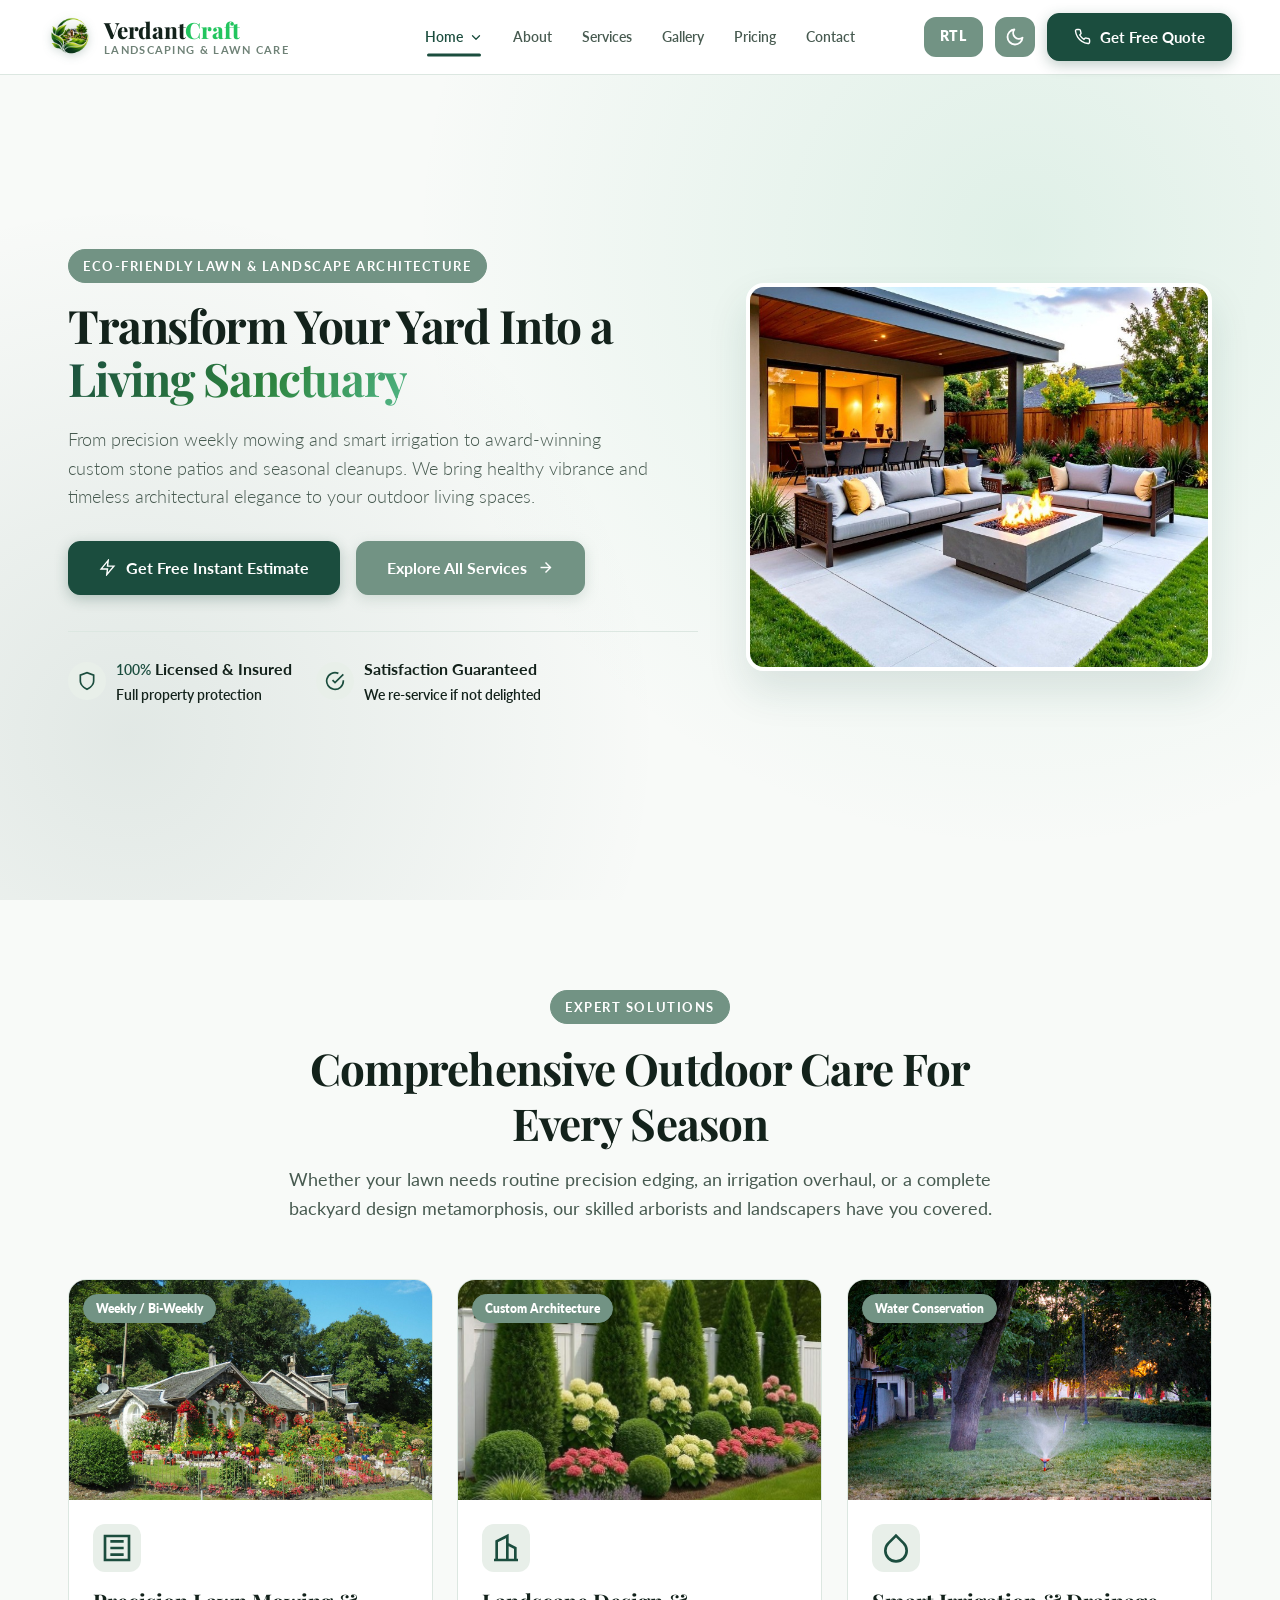
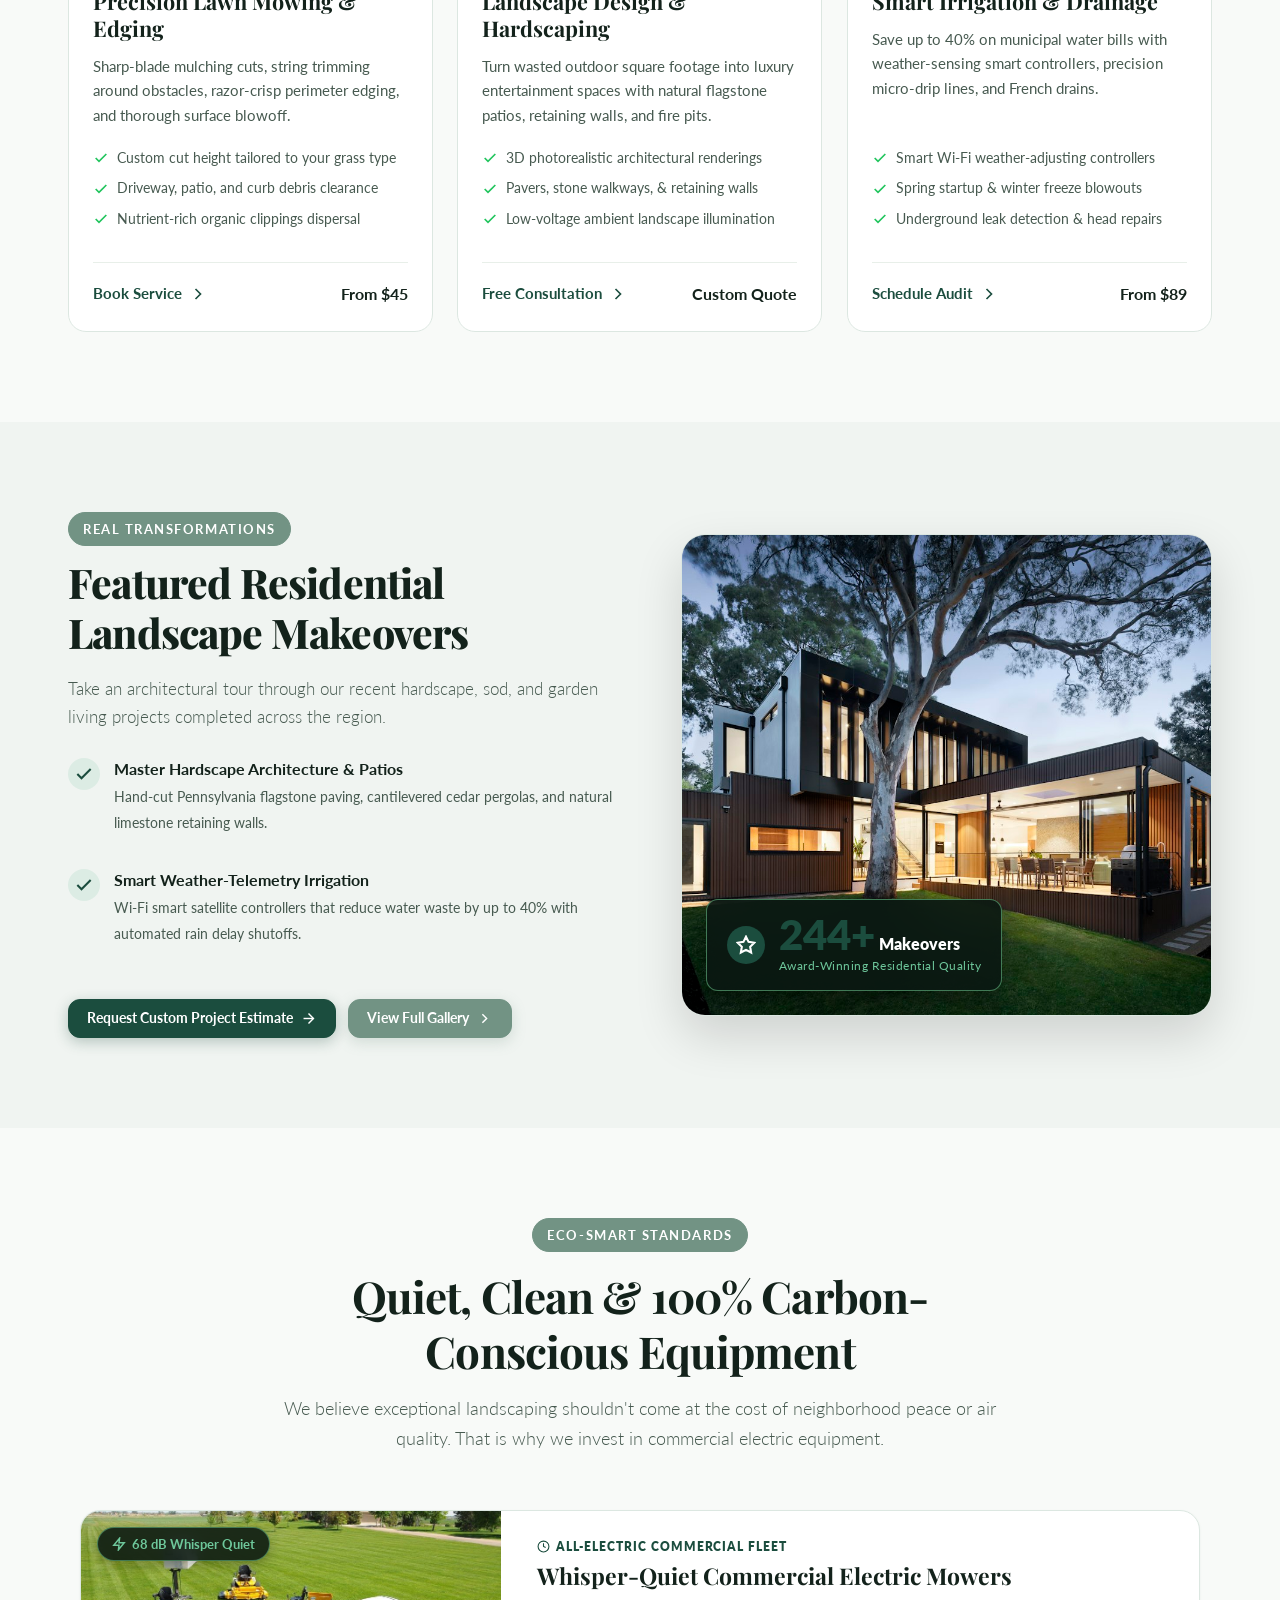
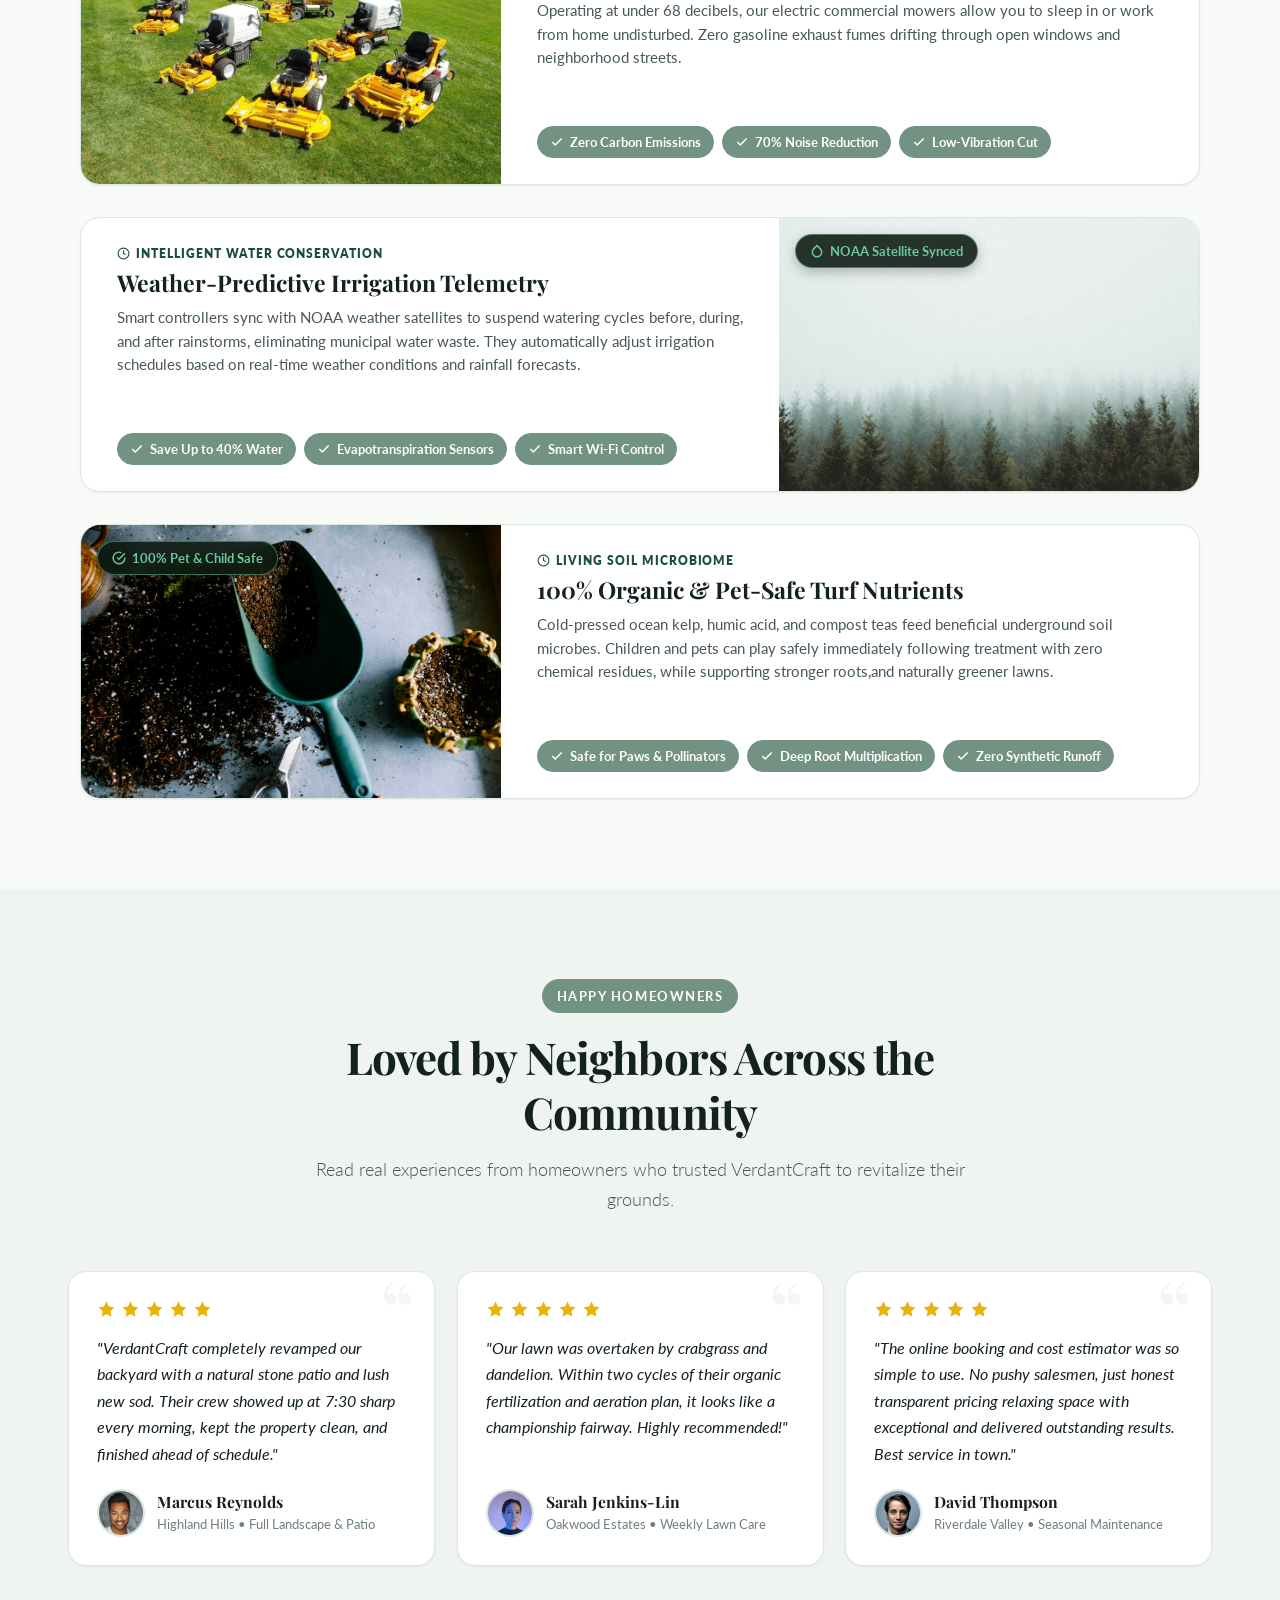
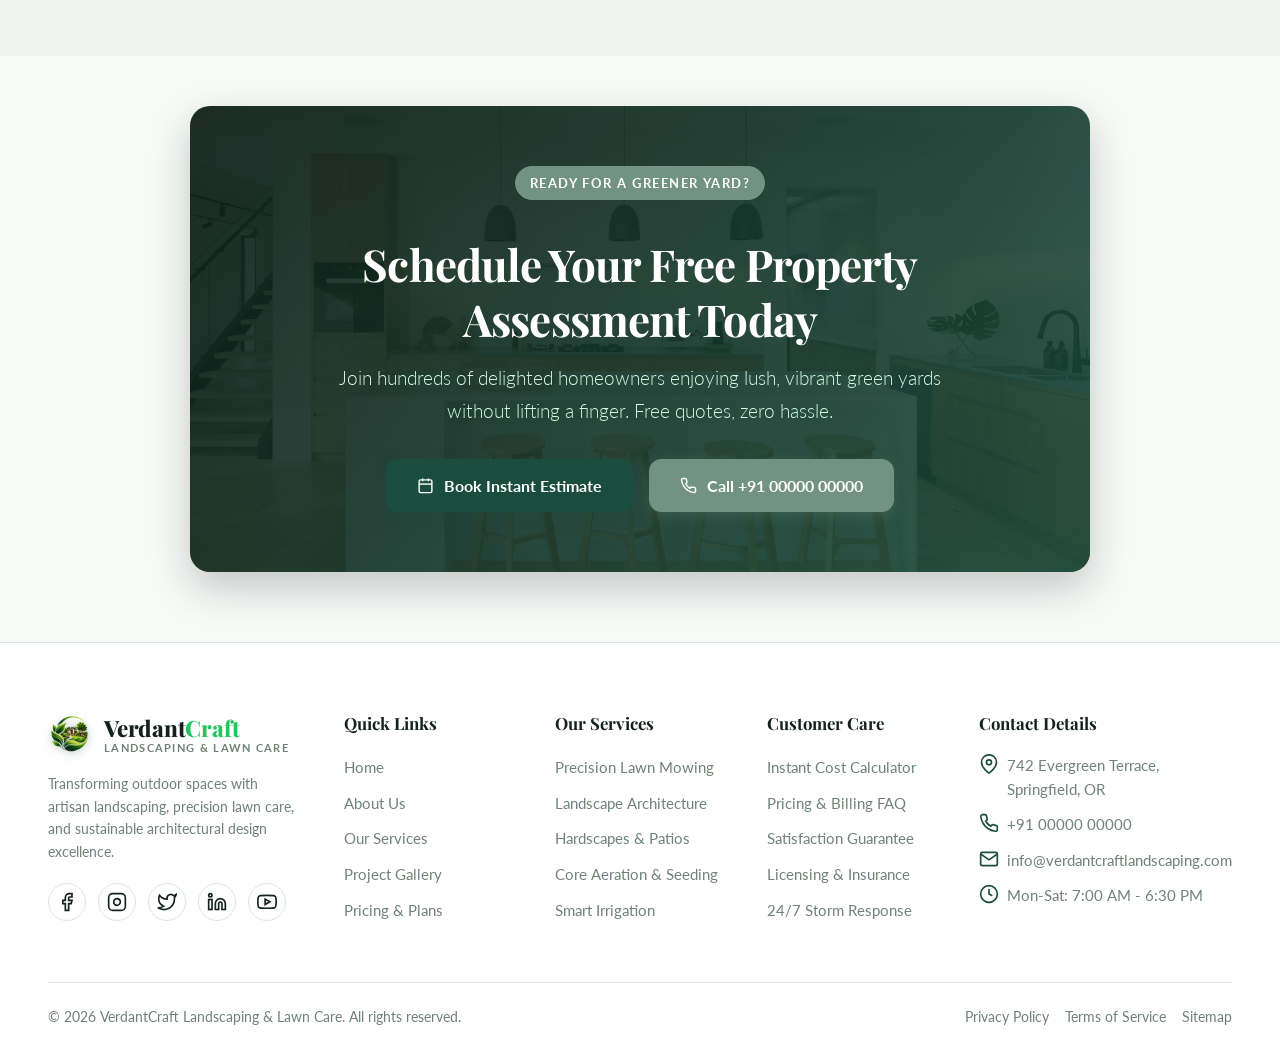
==== commit c6c95d37: "Update Garden Landscaping & Lawn Care Service website" ====
--- a/index.html
+++ b/index.html
@@ -229,9 +229,6 @@
         </div>
       </div>
     </section>
-
-   
-
     <section class="section" aria-label="Core Landscaping and Lawn Services">
       <div class="container">
         <div class="section-header" data-reveal>
--- a/style.css
+++ b/style.css
@@ -92,21 +92,23 @@
   font-weight: 700;
   text-transform: uppercase;
   letter-spacing: 0.12em;
-  color: var(--primary);
-  background: var(--accent-subtle);
-  border: 1px solid rgba(46, 133, 64, 0.2);
+  color: #ffffff;
+  background: #729384;
+  border: 1px solid #729384;
   padding: 6px 14px;
   border-radius: var(--radius-full);
   margin-bottom: 1rem;
 }
 [data-theme="dark"] .eyebrow {
-  color: #4ade80;
-  background: rgba(74, 222, 128, 0.15);
-  border-color: rgba(74, 222, 128, 0.3);
+  color: #ffffff;
+  background: #729384;
+  border-color: #729384;
 }
 
 .eyebrow,
 .luxury-eyebrow,
+.about-hero-eyebrow-pill,
+#sd-hero-eyebrow,
 .tag-pill,
 .estate-tag-pill,
 .estate-meta-pill,
@@ -124,15 +126,17 @@
 .zone-badge,
 .zone-metric-pill,
 .eco-pill {
-  color: var(--primary, #1b4d3e) !important;
-  background: var(--accent-subtle, #d8f3dc) !important;
-  border: 1px solid rgba(46, 133, 64, 0.2) !important;
+  color: #ffffff !important;
+  background: #729384 !important;
+  border: 1px solid #729384 !important;
   width: fit-content;
   max-width: fit-content;
 }
 
 .eyebrow svg,
 .luxury-eyebrow svg,
+.about-hero-eyebrow-pill svg,
+#sd-hero-eyebrow svg,
 .tag-pill svg,
 .estate-tag-pill svg,
 .estate-meta-pill svg,
@@ -150,12 +154,14 @@
 .zone-badge svg,
 .zone-metric-pill svg,
 .eco-pill svg {
-  color: var(--primary, #1b4d3e) !important;
-  stroke: var(--primary, #1b4d3e) !important;
+  color: #ffffff !important;
+  stroke: #ffffff !important;
 }
 
 [data-theme="dark"] .eyebrow,
 [data-theme="dark"] .luxury-eyebrow,
+[data-theme="dark"] .about-hero-eyebrow-pill,
+[data-theme="dark"] #sd-hero-eyebrow,
 [data-theme="dark"] .tag-pill,
 [data-theme="dark"] .estate-tag-pill,
 [data-theme="dark"] .estate-meta-pill,
@@ -173,13 +179,15 @@
 [data-theme="dark"] .zone-badge,
 [data-theme="dark"] .zone-metric-pill,
 [data-theme="dark"] .eco-pill {
-  color: #4ade80 !important;
-  background: rgba(74, 222, 128, 0.15) !important;
-  border: 1px solid rgba(74, 222, 128, 0.3) !important;
+  color: #ffffff !important;
+  background: #729384 !important;
+  border: 1px solid #729384 !important;
 }
 
 [data-theme="dark"] .eyebrow svg,
 [data-theme="dark"] .luxury-eyebrow svg,
+[data-theme="dark"] .about-hero-eyebrow-pill svg,
+[data-theme="dark"] #sd-hero-eyebrow svg,
 [data-theme="dark"] .tag-pill svg,
 [data-theme="dark"] .estate-tag-pill svg,
 [data-theme="dark"] .estate-meta-pill svg,
@@ -197,8 +205,8 @@
 [data-theme="dark"] .zone-badge svg,
 [data-theme="dark"] .zone-metric-pill svg,
 [data-theme="dark"] .eco-pill svg {
-  color: #4ade80 !important;
-  stroke: #4ade80 !important;
+  color: #ffffff !important;
+  stroke: #ffffff !important;
 }
 
 .text-primary,
